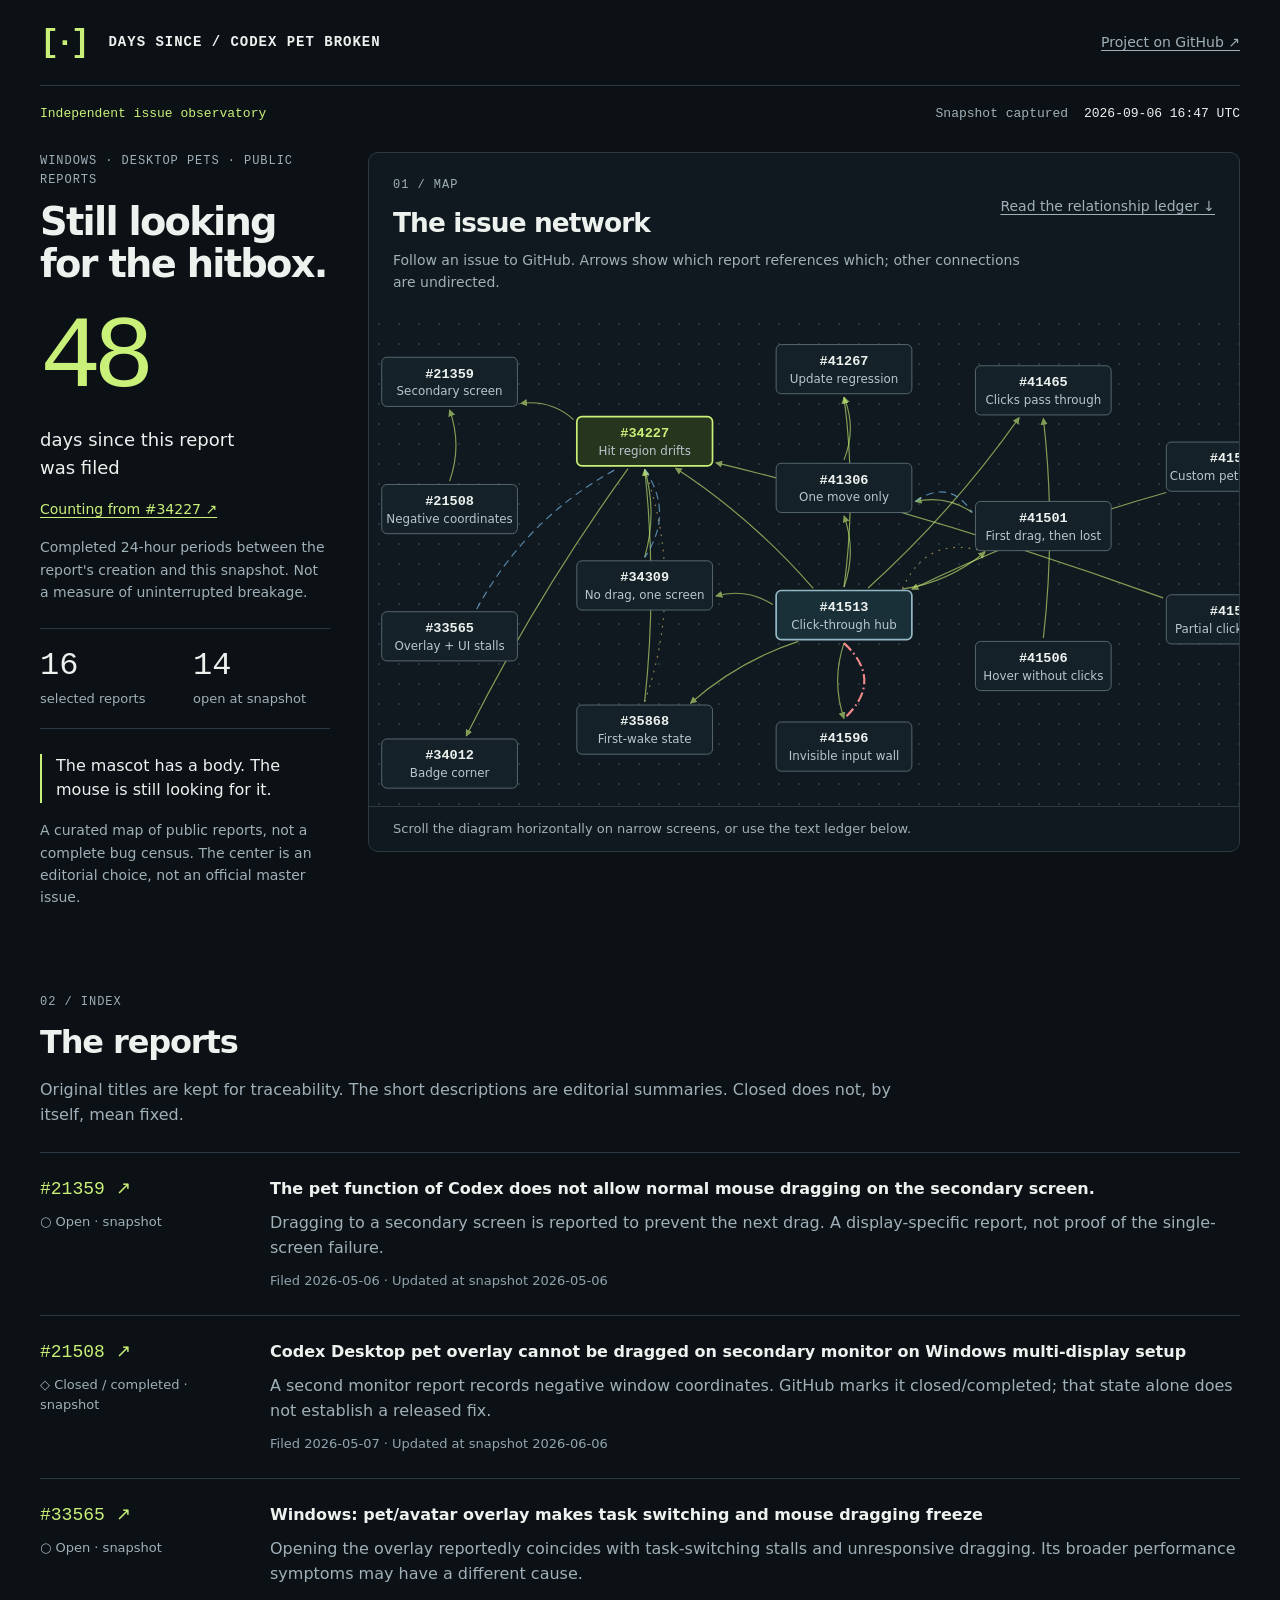
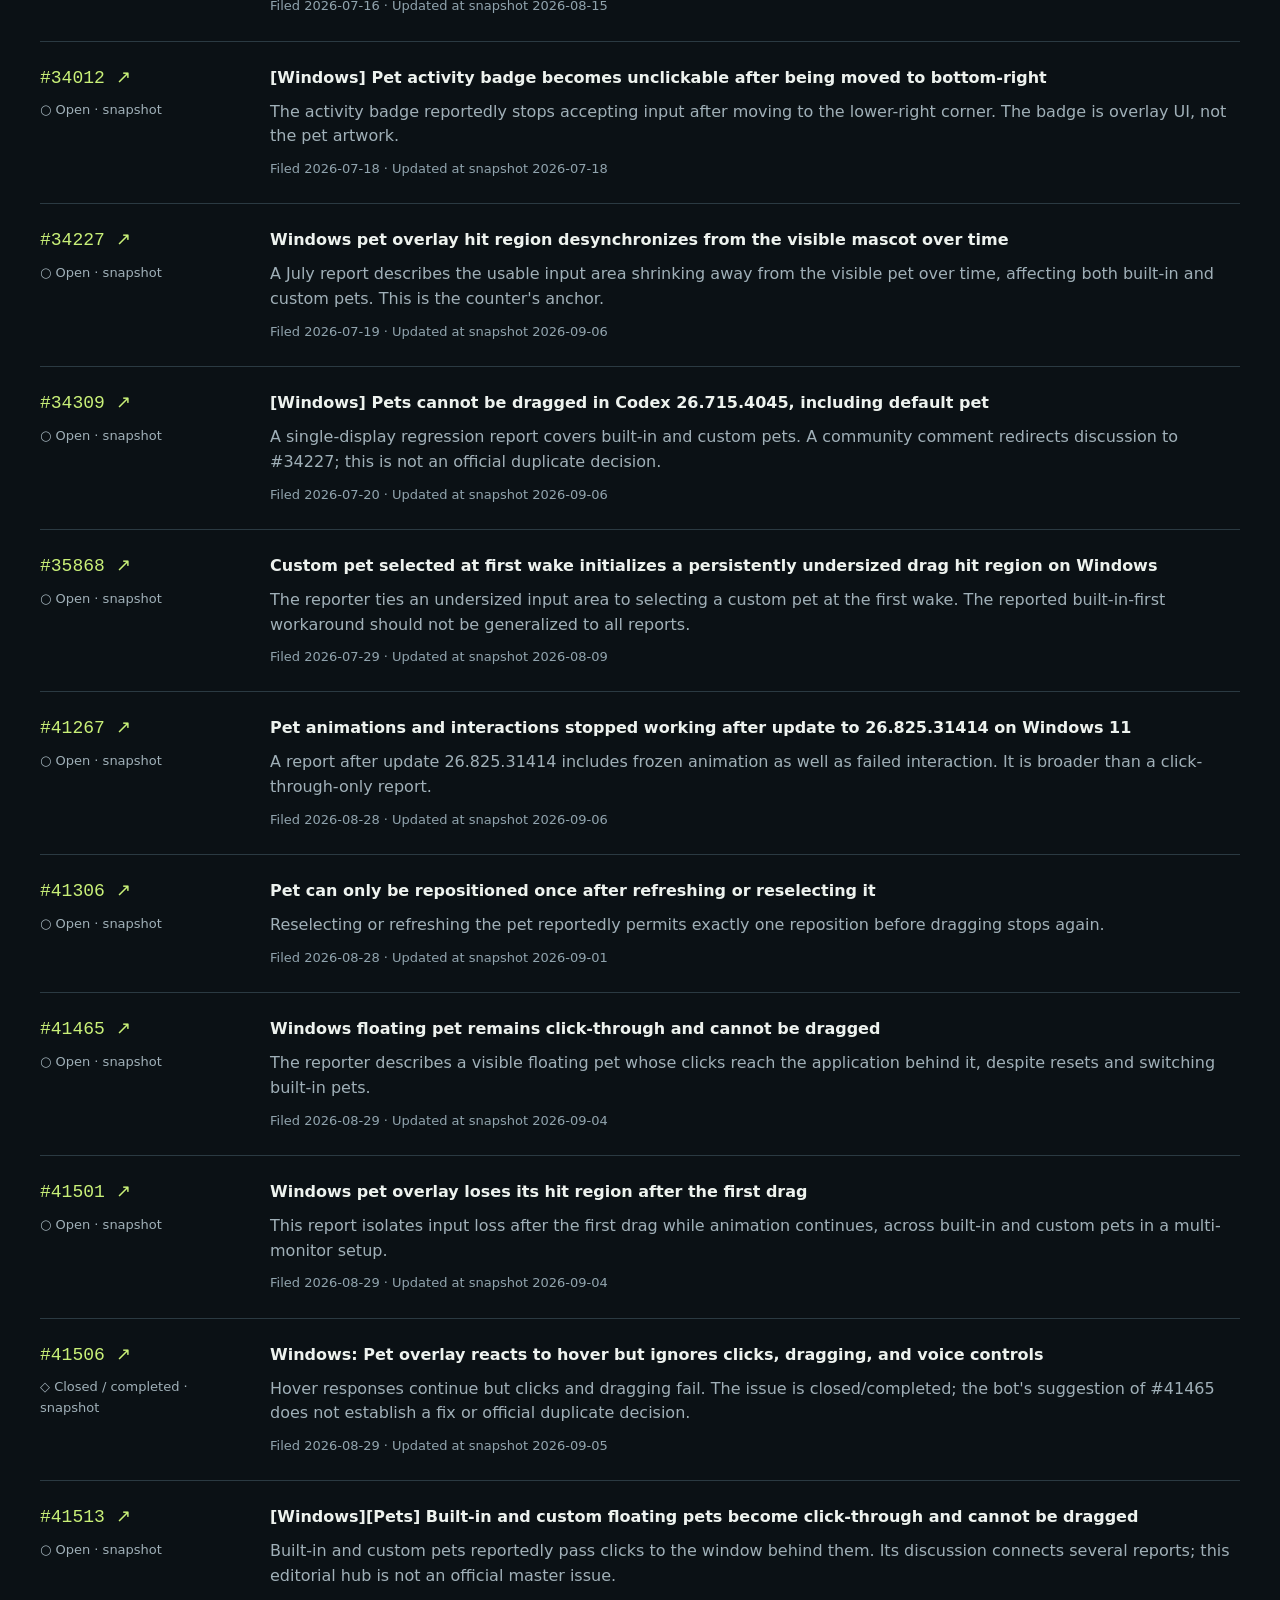
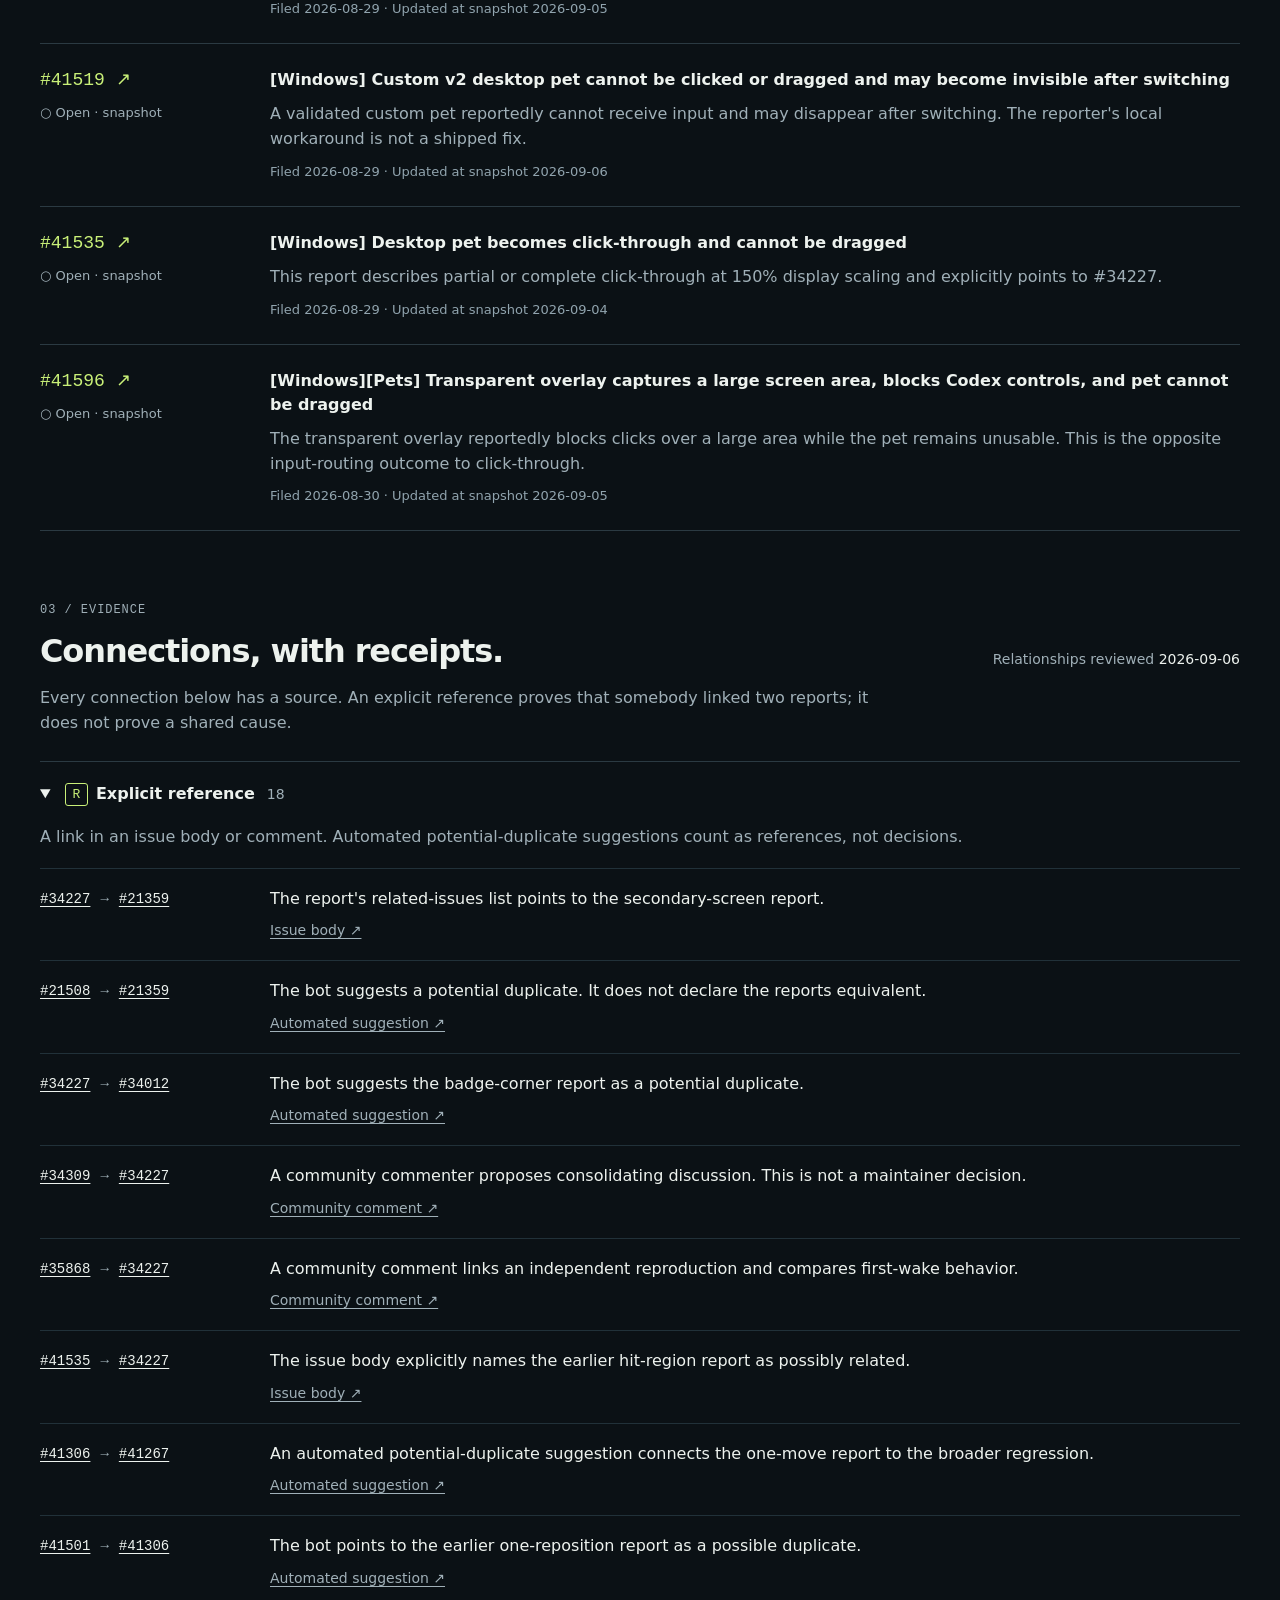
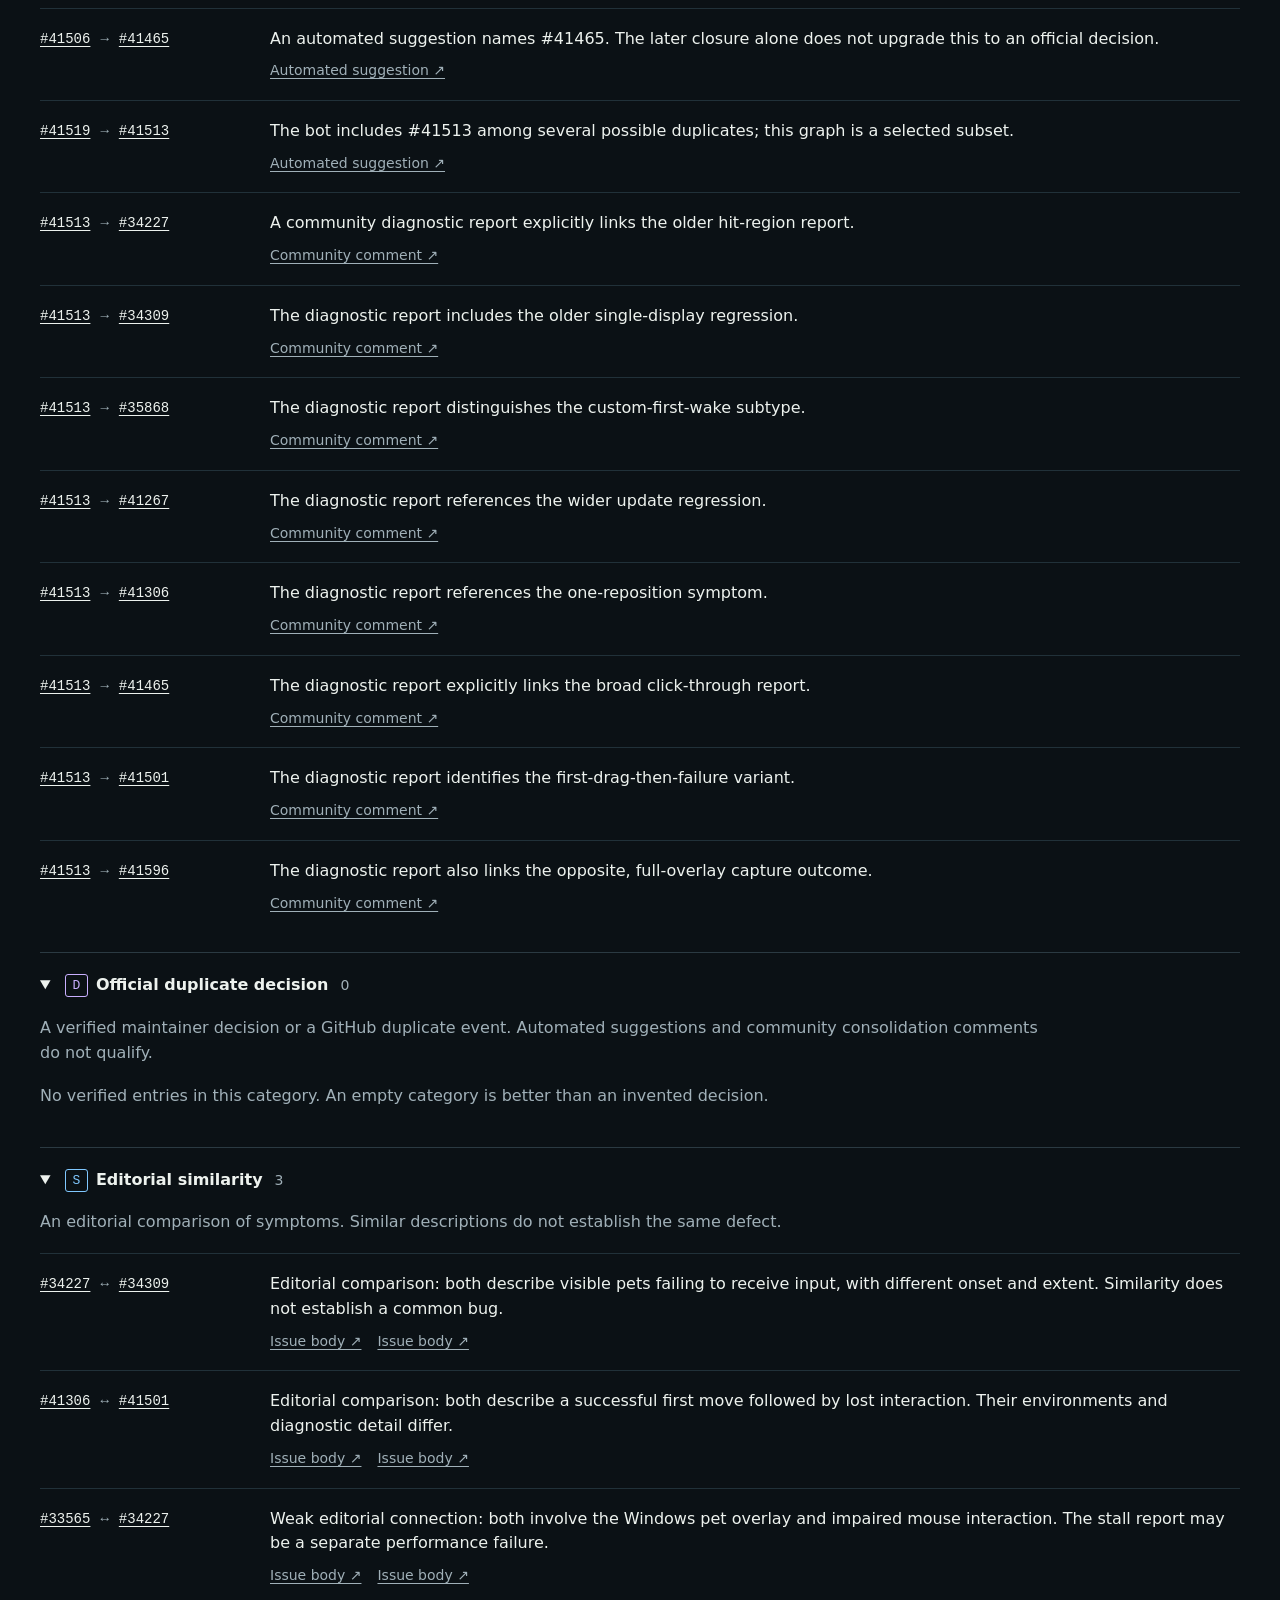
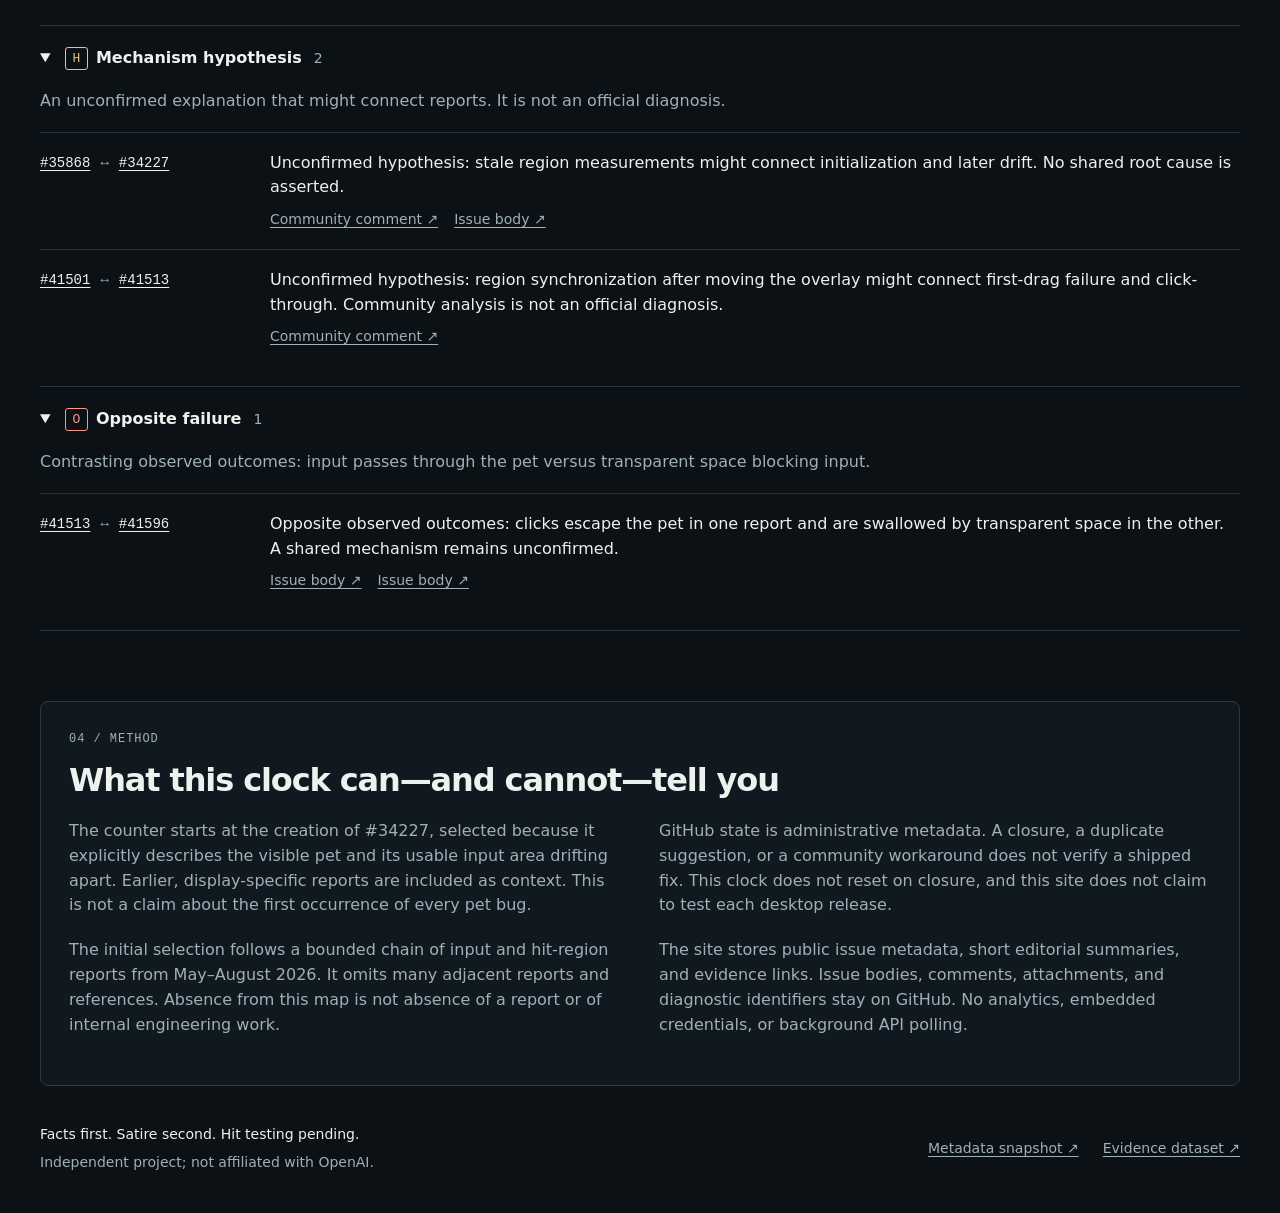
==== docs/index.html @ 569578c0 "Generate an English issue observatory with extensible i18n" ====
<!doctype html>
<html lang="en" dir="ltr">
<head>
  <meta charset="utf-8">
  <meta name="viewport" content="width=device-width, initial-scale=1">
  <meta name="description" content="An independent, source-linked observatory of Codex desktop-pet input failures. Reports, references, and hypotheses kept distinct.">
  <meta name="color-scheme" content="dark">
  <meta http-equiv="Content-Security-Policy" content="default-src 'self'; script-src 'self'; style-src 'self'; img-src 'self' data:; connect-src 'self' https://api.github.com; object-src 'none'; base-uri 'none'; form-action 'none'">
  <meta name="referrer" content="no-referrer">
  <title>Days since Codex pet broken — Issue observatory</title>
  <link rel="stylesheet" href="./assets/style.css">
  <link rel="alternate" hreflang="en" href="./index.html">
</head>
<body>
  <a class="skip" href="#reports">Skip to issue index</a>
  <header class="masthead">
    <a class="brand" href="./index.html"><span class="brand-mark" aria-hidden="true">[·]</span>DAYS SINCE / CODEX PET BROKEN</a>
    <div class="masthead-right"><a class="repo-link" href="https://github.com/bikeshed-critic/days-since-codex-pet-broken">Project on GitHub ↗</a></div>
  </header>
  <main>
    <div class="edition"><span>Independent issue observatory</span><span>Snapshot captured <time datetime="2026-09-06T16:47:06Z">2026-09-06 16:47 UTC</time></span></div>
    <div class="observatory">
      <section class="clock" aria-labelledby="headline">
        <p class="eyebrow">WINDOWS · DESKTOP PETS · PUBLIC REPORTS</p>
        <h1 id="headline">Still looking for the hitbox.</h1>
        <div class="counter"><span class="digits">48</span><span class="counter-unit">days since this report was filed</span></div>
        <a class="anchor-link" href="https://github.com/openai/codex/issues/34227">Counting from #34227 ↗</a>
        <p class="fine">Completed 24-hour periods between the report&#x27;s creation and this snapshot. Not a measure of uninterrupted breakage.</p>
        <div class="stats"><div><strong>16</strong><span>selected reports</span></div><div><strong>14</strong><span>open at snapshot</span></div></div>
        <p class="satire">The mascot has a body. The mouse is still looking for it.</p>
        <p class="fine">A curated map of public reports, not a complete bug census. The center is an editorial choice, not an official master issue.</p>
      </section>
      <section class="network" aria-labelledby="network-heading">
        <div class="panel-heading"><div><p class="section-number">01 / MAP</p><h2 id="network-heading">The issue network</h2></div><a href="#relationships">Read the relationship ledger ↓</a></div>
        <p class="network-hint">Follow an issue to GitHub. Arrows show which report references which; other connections are undirected.</p>
        <fieldset class="filters" hidden><legend>Show relationship types</legend><button type="button" class="filter" data-filter="reference" aria-pressed="true" title="A link in an issue body or comment. Automated potential-duplicate suggestions count as references, not decisions."><span class="type-symbol reference" aria-hidden="true">R</span>Explicit reference<span class="count">18</span></button><button type="button" class="filter" data-filter="official_duplicate" aria-pressed="true" title="A verified maintainer decision or a GitHub duplicate event. Automated suggestions and community consolidation comments do not qualify." disabled><span class="type-symbol official_duplicate" aria-hidden="true">D</span>Official duplicate decision<span class="count">0</span></button><button type="button" class="filter" data-filter="similarity" aria-pressed="true" title="An editorial comparison of symptoms. Similar descriptions do not establish the same defect."><span class="type-symbol similarity" aria-hidden="true">S</span>Editorial similarity<span class="count">3</span></button><button type="button" class="filter" data-filter="hypothesis" aria-pressed="true" title="An unconfirmed explanation that might connect reports. It is not an official diagnosis."><span class="type-symbol hypothesis" aria-hidden="true">H</span>Mechanism hypothesis<span class="count">2</span></button><button type="button" class="filter" data-filter="opposite" aria-pressed="true" title="Contrasting observed outcomes: input passes through the pet versus transparent space blocking input."><span class="type-symbol opposite" aria-hidden="true">O</span>Opposite failure<span class="count">1</span></button></fieldset>
        <p class="filter-count" id="filter-count" role="status" hidden>24 of 24 relationships shown</p>
        <div class="graph-scroll" tabindex="0" role="region" aria-label="Network of 16 selected desktop-pet reports"><svg xmlns="http://www.w3.org/2000/svg" viewBox="0 0 1120 580" width="1120" height="580" role="group" aria-labelledby="graph-title graph-description"><title id="graph-title">Network of 16 selected desktop-pet reports</title><desc id="graph-description">Each labeled node links to its GitHub issue. The relationship ledger below gives a text equivalent, source links, and the meaning of every connection.</desc><defs><marker id="arrow-reference" viewBox="0 0 10 10" refX="9" refY="5" markerWidth="6" markerHeight="6" orient="auto-start-reverse"><path d="M 0 0 L 10 5 L 0 10 z" fill="#c9f078"/></marker><marker id="arrow-official_duplicate" viewBox="0 0 10 10" refX="9" refY="5" markerWidth="6" markerHeight="6" orient="auto-start-reverse"><path d="M 0 0 L 10 5 L 0 10 z" fill="#c9afff"/></marker><marker id="arrow-similarity" viewBox="0 0 10 10" refX="9" refY="5" markerWidth="6" markerHeight="6" orient="auto-start-reverse"><path d="M 0 0 L 10 5 L 0 10 z" fill="#80c8ff"/></marker><marker id="arrow-hypothesis" viewBox="0 0 10 10" refX="9" refY="5" markerWidth="6" markerHeight="6" orient="auto-start-reverse"><path d="M 0 0 L 10 5 L 0 10 z" fill="#e8c678"/></marker><marker id="arrow-opposite" viewBox="0 0 10 10" refX="9" refY="5" markerWidth="6" markerHeight="6" orient="auto-start-reverse"><path d="M 0 0 L 10 5 L 0 10 z" fill="#ff9292"/></marker></defs><g class="edges"><path class="edge reference" data-edge-type="reference" d="M 241.2 124.5 Q 214.4 100.6 178.8 105.5" stroke="#c9f078" stroke-dasharray="" marker-end="url(#arrow-reference)"><title>#34227 / #21359: Explicit reference. The report&#x27;s related-issues list points to the secondary-screen report.</title></path><path class="edge reference" data-edge-type="reference" d="M 95.0 197.0 Q 110.0 155.0 95.0 113.0" stroke="#c9f078" stroke-dasharray="" marker-end="url(#arrow-reference)"><title>#21508 / #21359: Explicit reference. The bot suggests a potential duplicate. It does not declare the reports equivalent.</title></path><path class="edge reference" data-edge-type="reference" d="M 305.4 182.4 Q 197.2 332.2 114.6 497.6" stroke="#c9f078" stroke-dasharray="" marker-end="url(#arrow-reference)"><title>#34227 / #34012: Explicit reference. The bot suggests the badge-corner report as a potential duplicate.</title></path><path class="edge reference" data-edge-type="reference" d="M 325.0 287.0 Q 340.0 235.0 325.0 183.0" stroke="#c9f078" stroke-dasharray="" marker-end="url(#arrow-reference)"><title>#34309 / #34227: Explicit reference. A community commenter proposes consolidating discussion. This is not a maintainer decision.</title></path><path class="edge reference" data-edge-type="reference" d="M 325.0 457.0 Q 340.0 320.0 325.0 183.0" stroke="#c9f078" stroke-dasharray="" marker-end="url(#arrow-reference)"><title>#35868 / #34227: Explicit reference. A community comment links an independent reproduction and compares first-wake behavior.</title></path><path class="edge reference" data-edge-type="reference" d="M 936.2 334.7 Q 676.8 240.6 408.8 175.3" stroke="#c9f078" stroke-dasharray="" marker-end="url(#arrow-reference)"><title>#41535 / #34227: Explicit reference. The issue body explicitly names the earlier hit-region report as possibly related.</title></path><path class="edge reference" data-edge-type="reference" d="M 560.0 172.0 Q 575.0 135.0 560.0 98.0" stroke="#c9f078" stroke-dasharray="" marker-end="url(#arrow-reference)"><title>#41306 / #41267: Explicit reference. An automated potential-duplicate suggestion connects the one-move report to the broader regression.</title></path><path class="edge reference" data-edge-type="reference" d="M 711.1 233.9 Q 680.3 212.8 643.9 221.1" stroke="#c9f078" stroke-dasharray="" marker-end="url(#arrow-reference)"><title>#41501 / #41306: Explicit reference. The bot points to the earlier one-reposition report as a possible duplicate.</title></path><path class="edge reference" data-edge-type="reference" d="M 795.0 382.0 Q 810.0 252.5 795.0 123.0" stroke="#c9f078" stroke-dasharray="" marker-end="url(#arrow-reference)"><title>#41506 / #41465: Explicit reference. An automated suggestion names #41465. The later closure alone does not upgrade this to an official decision.</title></path><path class="edge reference" data-edge-type="reference" d="M 940.0 210.4 Q 784.7 253.5 640.0 324.6" stroke="#c9f078" stroke-dasharray="" marker-end="url(#arrow-reference)"><title>#41519 / #41513: Explicit reference. The bot includes #41513 among several possible duplicates; this graph is a selected subset.</title></path><path class="edge reference" data-edge-type="reference" d="M 523.7 323.4 Q 452.4 241.2 361.3 181.6" stroke="#c9f078" stroke-dasharray="" marker-end="url(#arrow-reference)"><title>#41513 / #34227: Explicit reference. A community diagnostic report explicitly links the older hit-region report.</title></path><path class="edge reference" data-edge-type="reference" d="M 476.0 342.5 Q 444.7 322.7 409.0 332.5" stroke="#c9f078" stroke-dasharray="" marker-end="url(#arrow-reference)"><title>#41513 / #34309: Explicit reference. The diagnostic report includes the older single-display regression.</title></path><path class="edge reference" data-edge-type="reference" d="M 506.1 386.0 Q 435.0 409.5 378.9 459.0" stroke="#c9f078" stroke-dasharray="" marker-end="url(#arrow-reference)"><title>#41513 / #35868: Explicit reference. The diagnostic report distinguishes the custom-first-wake subtype.</title></path><path class="edge reference" data-edge-type="reference" d="M 560.0 322.0 Q 575.0 210.0 560.0 98.0" stroke="#c9f078" stroke-dasharray="" marker-end="url(#arrow-reference)"><title>#41513 / #41267: Explicit reference. The diagnostic report references the wider update regression.</title></path><path class="edge reference" data-edge-type="reference" d="M 560.0 322.0 Q 575.0 280.0 560.0 238.0" stroke="#c9f078" stroke-dasharray="" marker-end="url(#arrow-reference)"><title>#41513 / #41306: Explicit reference. The diagnostic report references the one-reposition symptom.</title></path><path class="edge reference" data-edge-type="reference" d="M 588.4 323.0 Q 688.7 232.5 766.6 122.0" stroke="#c9f078" stroke-dasharray="" marker-end="url(#arrow-reference)"><title>#41513 / #41465: Explicit reference. The diagnostic report explicitly links the broad click-through report.</title></path><path class="edge reference" data-edge-type="reference" d="M 628.6 324.4 Q 683.6 316.2 726.4 280.6" stroke="#c9f078" stroke-dasharray="" marker-end="url(#arrow-reference)"><title>#41513 / #41501: Explicit reference. The diagnostic report identifies the first-drag-then-failure variant.</title></path><path class="edge reference" data-edge-type="reference" d="M 560.0 388.0 Q 545.0 432.5 560.0 477.0" stroke="#c9f078" stroke-dasharray="" marker-end="url(#arrow-reference)"><title>#41513 / #41596: Explicit reference. The diagnostic report also links the opposite, full-overlay capture outcome.</title></path><path class="edge similarity" data-edge-type="similarity" d="M 325.0 183.0 Q 360.0 235.0 325.0 287.0" stroke="#80c8ff" stroke-dasharray="9 6"><title>#34227 / #34309: Editorial similarity. Editorial comparison: both describe visible pets failing to receive input, with different onset and extent. Similarity does not establish a common bug.</title></path><path class="edge similarity" data-edge-type="similarity" d="M 643.9 221.1 Q 684.1 193.1 711.1 233.9" stroke="#80c8ff" stroke-dasharray="9 6"><title>#41306 / #41501: Editorial similarity. Editorial comparison: both describe a successful first move followed by lost interaction. Their environments and diagnostic detail differ.</title></path><path class="edge similarity" data-edge-type="similarity" d="M 126.8 348.2 Q 185.3 240.3 293.2 181.8" stroke="#80c8ff" stroke-dasharray="9 6"><title>#33565 / #34227: Editorial similarity. Weak editorial connection: both involve the Windows pet overlay and impaired mouse interaction. The stall report may be a separate performance failure.</title></path><path class="edge hypothesis" data-edge-type="hypothesis" d="M 325.0 457.0 Q 373.0 320.0 325.0 183.0" stroke="#e8c678" stroke-dasharray="2 7"><title>#35868 / #34227: Mechanism hypothesis. Unconfirmed hypothesis: stale region measurements might connect initialization and later drift. No shared root cause is asserted.</title></path><path class="edge hypothesis" data-edge-type="hypothesis" d="M 726.4 280.6 Q 657.9 258.7 628.6 324.4" stroke="#e8c678" stroke-dasharray="2 7"><title>#41501 / #41513: Mechanism hypothesis. Unconfirmed hypothesis: region synchronization after moving the overlay might connect first-drag failure and click-through. Community analysis is not an official diagnosis.</title></path><path class="edge opposite" data-edge-type="opposite" d="M 560.0 388.0 Q 608.0 432.5 560.0 477.0" stroke="#ff9292" stroke-dasharray="12 4 2 4"><title>#41513 / #41596: Opposite failure. Opposite observed outcomes: clicks escape the pet in one report and are swallowed by transparent space in the other. A shared mechanism remains unconfirmed.</title></path></g><g class="nodes"><a class="node" href="https://github.com/openai/codex/issues/21359" aria-label="Open issue #21359 on GitHub: The pet function of Codex does not allow normal mouse dragging on the secondary screen."><title>Open issue #21359 on GitHub: The pet function of Codex does not allow normal mouse dragging on the secondary screen.</title><rect x="15" y="51" width="160" height="58" rx="6"/><text class="node-id" x="95" y="75" text-anchor="middle">#21359</text><text class="node-label" x="95" y="96" text-anchor="middle">Secondary screen</text></a><a class="node" href="https://github.com/openai/codex/issues/21508" aria-label="Open issue #21508 on GitHub: Codex Desktop pet overlay cannot be dragged on secondary monitor on Windows multi-display setup"><title>Open issue #21508 on GitHub: Codex Desktop pet overlay cannot be dragged on secondary monitor on Windows multi-display setup</title><rect x="15" y="201" width="160" height="58" rx="6"/><text class="node-id" x="95" y="225" text-anchor="middle">#21508</text><text class="node-label" x="95" y="246" text-anchor="middle">Negative coordinates</text></a><a class="node" href="https://github.com/openai/codex/issues/33565" aria-label="Open issue #33565 on GitHub: Windows: pet/avatar overlay makes task switching and mouse dragging freeze"><title>Open issue #33565 on GitHub: Windows: pet/avatar overlay makes task switching and mouse dragging freeze</title><rect x="15" y="351" width="160" height="58" rx="6"/><text class="node-id" x="95" y="375" text-anchor="middle">#33565</text><text class="node-label" x="95" y="396" text-anchor="middle">Overlay + UI stalls</text></a><a class="node" href="https://github.com/openai/codex/issues/34012" aria-label="Open issue #34012 on GitHub: [Windows] Pet activity badge becomes unclickable after being moved to bottom-right"><title>Open issue #34012 on GitHub: [Windows] Pet activity badge becomes unclickable after being moved to bottom-right</title><rect x="15" y="501" width="160" height="58" rx="6"/><text class="node-id" x="95" y="525" text-anchor="middle">#34012</text><text class="node-label" x="95" y="546" text-anchor="middle">Badge corner</text></a><a class="node anchor-node" href="https://github.com/openai/codex/issues/34227" aria-label="Open issue #34227 on GitHub: Windows pet overlay hit region desynchronizes from the visible mascot over time"><title>Open issue #34227 on GitHub: Windows pet overlay hit region desynchronizes from the visible mascot over time</title><rect x="245" y="121" width="160" height="58" rx="6"/><text class="node-id" x="325" y="145" text-anchor="middle">#34227</text><text class="node-label" x="325" y="166" text-anchor="middle">Hit region drifts</text></a><a class="node" href="https://github.com/openai/codex/issues/34309" aria-label="Open issue #34309 on GitHub: [Windows] Pets cannot be dragged in Codex 26.715.4045, including default pet"><title>Open issue #34309 on GitHub: [Windows] Pets cannot be dragged in Codex 26.715.4045, including default pet</title><rect x="245" y="291" width="160" height="58" rx="6"/><text class="node-id" x="325" y="315" text-anchor="middle">#34309</text><text class="node-label" x="325" y="336" text-anchor="middle">No drag, one screen</text></a><a class="node" href="https://github.com/openai/codex/issues/35868" aria-label="Open issue #35868 on GitHub: Custom pet selected at first wake initializes a persistently undersized drag hit region on Windows"><title>Open issue #35868 on GitHub: Custom pet selected at first wake initializes a persistently undersized drag hit region on Windows</title><rect x="245" y="461" width="160" height="58" rx="6"/><text class="node-id" x="325" y="485" text-anchor="middle">#35868</text><text class="node-label" x="325" y="506" text-anchor="middle">First-wake state</text></a><a class="node" href="https://github.com/openai/codex/issues/41267" aria-label="Open issue #41267 on GitHub: Pet animations and interactions stopped working after update to 26.825.31414 on Windows 11"><title>Open issue #41267 on GitHub: Pet animations and interactions stopped working after update to 26.825.31414 on Windows 11</title><rect x="480" y="36" width="160" height="58" rx="6"/><text class="node-id" x="560" y="60" text-anchor="middle">#41267</text><text class="node-label" x="560" y="81" text-anchor="middle">Update regression</text></a><a class="node" href="https://github.com/openai/codex/issues/41306" aria-label="Open issue #41306 on GitHub: Pet can only be repositioned once after refreshing or reselecting it"><title>Open issue #41306 on GitHub: Pet can only be repositioned once after refreshing or reselecting it</title><rect x="480" y="176" width="160" height="58" rx="6"/><text class="node-id" x="560" y="200" text-anchor="middle">#41306</text><text class="node-label" x="560" y="221" text-anchor="middle">One move only</text></a><a class="node hub-node" href="https://github.com/openai/codex/issues/41513" aria-label="Open issue #41513 on GitHub: [Windows][Pets] Built-in and custom floating pets become click-through and cannot be dragged"><title>Open issue #41513 on GitHub: [Windows][Pets] Built-in and custom floating pets become click-through and cannot be dragged</title><rect x="480" y="326" width="160" height="58" rx="6"/><text class="node-id" x="560" y="350" text-anchor="middle">#41513</text><text class="node-label" x="560" y="371" text-anchor="middle">Click-through hub</text></a><a class="node" href="https://github.com/openai/codex/issues/41596" aria-label="Open issue #41596 on GitHub: [Windows][Pets] Transparent overlay captures a large screen area, blocks Codex controls, and pet cannot be dragged"><title>Open issue #41596 on GitHub: [Windows][Pets] Transparent overlay captures a large screen area, blocks Codex controls, and pet cannot be dragged</title><rect x="480" y="481" width="160" height="58" rx="6"/><text class="node-id" x="560" y="505" text-anchor="middle">#41596</text><text class="node-label" x="560" y="526" text-anchor="middle">Invisible input wall</text></a><a class="node" href="https://github.com/openai/codex/issues/41465" aria-label="Open issue #41465 on GitHub: Windows floating pet remains click-through and cannot be dragged"><title>Open issue #41465 on GitHub: Windows floating pet remains click-through and cannot be dragged</title><rect x="715" y="61" width="160" height="58" rx="6"/><text class="node-id" x="795" y="85" text-anchor="middle">#41465</text><text class="node-label" x="795" y="106" text-anchor="middle">Clicks pass through</text></a><a class="node" href="https://github.com/openai/codex/issues/41501" aria-label="Open issue #41501 on GitHub: Windows pet overlay loses its hit region after the first drag"><title>Open issue #41501 on GitHub: Windows pet overlay loses its hit region after the first drag</title><rect x="715" y="221" width="160" height="58" rx="6"/><text class="node-id" x="795" y="245" text-anchor="middle">#41501</text><text class="node-label" x="795" y="266" text-anchor="middle">First drag, then lost</text></a><a class="node" href="https://github.com/openai/codex/issues/41506" aria-label="Open issue #41506 on GitHub: Windows: Pet overlay reacts to hover but ignores clicks, dragging, and voice controls"><title>Open issue #41506 on GitHub: Windows: Pet overlay reacts to hover but ignores clicks, dragging, and voice controls</title><rect x="715" y="386" width="160" height="58" rx="6"/><text class="node-id" x="795" y="410" text-anchor="middle">#41506</text><text class="node-label" x="795" y="431" text-anchor="middle">Hover without clicks</text></a><a class="node" href="https://github.com/openai/codex/issues/41519" aria-label="Open issue #41519 on GitHub: [Windows] Custom v2 desktop pet cannot be clicked or dragged and may become invisible after switching"><title>Open issue #41519 on GitHub: [Windows] Custom v2 desktop pet cannot be clicked or dragged and may become invisible after switching</title><rect x="940" y="151" width="160" height="58" rx="6"/><text class="node-id" x="1020" y="175" text-anchor="middle">#41519</text><text class="node-label" x="1020" y="196" text-anchor="middle">Custom pet switching</text></a><a class="node" href="https://github.com/openai/codex/issues/41535" aria-label="Open issue #41535 on GitHub: [Windows] Desktop pet becomes click-through and cannot be dragged"><title>Open issue #41535 on GitHub: [Windows] Desktop pet becomes click-through and cannot be dragged</title><rect x="940" y="331" width="160" height="58" rx="6"/><text class="node-id" x="1020" y="355" text-anchor="middle">#41535</text><text class="node-label" x="1020" y="376" text-anchor="middle">Partial click-through</text></a></g></svg></div>
        <p class="graph-note">Scroll the diagram horizontally on narrow screens, or use the text ledger below.</p>
      </section>
    </div>
    <section id="reports" class="reports" aria-labelledby="reports-heading">
      <div class="section-heading"><div><p class="section-number">02 / INDEX</p><h2 id="reports-heading">The reports</h2></div><div class="refresh-controls"><button id="refresh" hidden>Check live issue states ↻</button></div></div>
      <p class="section-intro">Original titles are kept for traceability. The short descriptions are editorial summaries. Closed does not, by itself, mean fixed.</p>
      <div id="live-note" class="live-note" hidden><p>Optional, unauthenticated requests to GitHub. Updates issue-state labels below only; the snapshot, graph, counter, and reviewed relationships stay unchanged.</p><p id="refresh-status" role="status" aria-live="polite">Showing the captured snapshot. No live requests have been made.</p></div>
      <div class="issue-list"><article class="issue"><div class="issue-number"><a href="https://github.com/openai/codex/issues/21359">#21359 ↗</a><span class="issue-state open" data-state-for="21359">Open · snapshot</span></div><div class="issue-content"><h3><a href="https://github.com/openai/codex/issues/21359">The pet function of Codex does not allow normal mouse dragging on the secondary screen.</a></h3><p>Dragging to a secondary screen is reported to prevent the next drag. A display-specific report, not proof of the single-screen failure.</p><p class="issue-dates">Filed <time datetime="2026-05-06T14:51:51Z">2026-05-06</time> · Updated at snapshot <time datetime="2026-05-06T14:53:36Z">2026-05-06</time></p></div></article><article class="issue"><div class="issue-number"><a href="https://github.com/openai/codex/issues/21508">#21508 ↗</a><span class="issue-state closed" data-state-for="21508">Closed / completed · snapshot</span></div><div class="issue-content"><h3><a href="https://github.com/openai/codex/issues/21508">Codex Desktop pet overlay cannot be dragged on secondary monitor on Windows multi-display setup</a></h3><p>A second monitor report records negative window coordinates. GitHub marks it closed/completed; that state alone does not establish a released fix.</p><p class="issue-dates">Filed <time datetime="2026-05-07T08:04:48Z">2026-05-07</time> · Updated at snapshot <time datetime="2026-06-06T14:18:01Z">2026-06-06</time></p></div></article><article class="issue"><div class="issue-number"><a href="https://github.com/openai/codex/issues/33565">#33565 ↗</a><span class="issue-state open" data-state-for="33565">Open · snapshot</span></div><div class="issue-content"><h3><a href="https://github.com/openai/codex/issues/33565">Windows: pet/avatar overlay makes task switching and mouse dragging freeze</a></h3><p>Opening the overlay reportedly coincides with task-switching stalls and unresponsive dragging. Its broader performance symptoms may have a different cause.</p><p class="issue-dates">Filed <time datetime="2026-07-16T09:54:36Z">2026-07-16</time> · Updated at snapshot <time datetime="2026-08-15T16:03:56Z">2026-08-15</time></p></div></article><article class="issue"><div class="issue-number"><a href="https://github.com/openai/codex/issues/34012">#34012 ↗</a><span class="issue-state open" data-state-for="34012">Open · snapshot</span></div><div class="issue-content"><h3><a href="https://github.com/openai/codex/issues/34012">[Windows] Pet activity badge becomes unclickable after being moved to bottom-right</a></h3><p>The activity badge reportedly stops accepting input after moving to the lower-right corner. The badge is overlay UI, not the pet artwork.</p><p class="issue-dates">Filed <time datetime="2026-07-18T12:59:30Z">2026-07-18</time> · Updated at snapshot <time datetime="2026-07-18T13:00:08Z">2026-07-18</time></p></div></article><article class="issue"><div class="issue-number"><a href="https://github.com/openai/codex/issues/34227">#34227 ↗</a><span class="issue-state open" data-state-for="34227">Open · snapshot</span></div><div class="issue-content"><h3><a href="https://github.com/openai/codex/issues/34227">Windows pet overlay hit region desynchronizes from the visible mascot over time</a></h3><p>A July report describes the usable input area shrinking away from the visible pet over time, affecting both built-in and custom pets. This is the counter&#x27;s anchor.</p><p class="issue-dates">Filed <time datetime="2026-07-19T20:41:57Z">2026-07-19</time> · Updated at snapshot <time datetime="2026-09-06T16:22:29Z">2026-09-06</time></p></div></article><article class="issue"><div class="issue-number"><a href="https://github.com/openai/codex/issues/34309">#34309 ↗</a><span class="issue-state open" data-state-for="34309">Open · snapshot</span></div><div class="issue-content"><h3><a href="https://github.com/openai/codex/issues/34309">[Windows] Pets cannot be dragged in Codex 26.715.4045, including default pet</a></h3><p>A single-display regression report covers built-in and custom pets. A community comment redirects discussion to #34227; this is not an official duplicate decision.</p><p class="issue-dates">Filed <time datetime="2026-07-20T09:34:31Z">2026-07-20</time> · Updated at snapshot <time datetime="2026-09-06T00:09:13Z">2026-09-06</time></p></div></article><article class="issue"><div class="issue-number"><a href="https://github.com/openai/codex/issues/35868">#35868 ↗</a><span class="issue-state open" data-state-for="35868">Open · snapshot</span></div><div class="issue-content"><h3><a href="https://github.com/openai/codex/issues/35868">Custom pet selected at first wake initializes a persistently undersized drag hit region on Windows</a></h3><p>The reporter ties an undersized input area to selecting a custom pet at the first wake. The reported built-in-first workaround should not be generalized to all reports.</p><p class="issue-dates">Filed <time datetime="2026-07-29T02:11:31Z">2026-07-29</time> · Updated at snapshot <time datetime="2026-08-09T13:08:48Z">2026-08-09</time></p></div></article><article class="issue"><div class="issue-number"><a href="https://github.com/openai/codex/issues/41267">#41267 ↗</a><span class="issue-state open" data-state-for="41267">Open · snapshot</span></div><div class="issue-content"><h3><a href="https://github.com/openai/codex/issues/41267">Pet animations and interactions stopped working after update to 26.825.31414 on Windows 11</a></h3><p>A report after update 26.825.31414 includes frozen animation as well as failed interaction. It is broader than a click-through-only report.</p><p class="issue-dates">Filed <time datetime="2026-08-28T05:03:13Z">2026-08-28</time> · Updated at snapshot <time datetime="2026-09-06T03:57:51Z">2026-09-06</time></p></div></article><article class="issue"><div class="issue-number"><a href="https://github.com/openai/codex/issues/41306">#41306 ↗</a><span class="issue-state open" data-state-for="41306">Open · snapshot</span></div><div class="issue-content"><h3><a href="https://github.com/openai/codex/issues/41306">Pet can only be repositioned once after refreshing or reselecting it</a></h3><p>Reselecting or refreshing the pet reportedly permits exactly one reposition before dragging stops again.</p><p class="issue-dates">Filed <time datetime="2026-08-28T09:21:48Z">2026-08-28</time> · Updated at snapshot <time datetime="2026-09-01T00:00:54Z">2026-09-01</time></p></div></article><article class="issue"><div class="issue-number"><a href="https://github.com/openai/codex/issues/41465">#41465 ↗</a><span class="issue-state open" data-state-for="41465">Open · snapshot</span></div><div class="issue-content"><h3><a href="https://github.com/openai/codex/issues/41465">Windows floating pet remains click-through and cannot be dragged</a></h3><p>The reporter describes a visible floating pet whose clicks reach the application behind it, despite resets and switching built-in pets.</p><p class="issue-dates">Filed <time datetime="2026-08-29T04:01:57Z">2026-08-29</time> · Updated at snapshot <time datetime="2026-09-04T13:02:28Z">2026-09-04</time></p></div></article><article class="issue"><div class="issue-number"><a href="https://github.com/openai/codex/issues/41501">#41501 ↗</a><span class="issue-state open" data-state-for="41501">Open · snapshot</span></div><div class="issue-content"><h3><a href="https://github.com/openai/codex/issues/41501">Windows pet overlay loses its hit region after the first drag</a></h3><p>This report isolates input loss after the first drag while animation continues, across built-in and custom pets in a multi-monitor setup.</p><p class="issue-dates">Filed <time datetime="2026-08-29T08:40:26Z">2026-08-29</time> · Updated at snapshot <time datetime="2026-09-04T17:09:15Z">2026-09-04</time></p></div></article><article class="issue"><div class="issue-number"><a href="https://github.com/openai/codex/issues/41506">#41506 ↗</a><span class="issue-state closed" data-state-for="41506">Closed / completed · snapshot</span></div><div class="issue-content"><h3><a href="https://github.com/openai/codex/issues/41506">Windows: Pet overlay reacts to hover but ignores clicks, dragging, and voice controls</a></h3><p>Hover responses continue but clicks and dragging fail. The issue is closed/completed; the bot&#x27;s suggestion of #41465 does not establish a fix or official duplicate decision.</p><p class="issue-dates">Filed <time datetime="2026-08-29T09:27:44Z">2026-08-29</time> · Updated at snapshot <time datetime="2026-09-05T07:12:01Z">2026-09-05</time></p></div></article><article class="issue"><div class="issue-number"><a href="https://github.com/openai/codex/issues/41513">#41513 ↗</a><span class="issue-state open" data-state-for="41513">Open · snapshot</span></div><div class="issue-content"><h3><a href="https://github.com/openai/codex/issues/41513">[Windows][Pets] Built-in and custom floating pets become click-through and cannot be dragged</a></h3><p>Built-in and custom pets reportedly pass clicks to the window behind them. Its discussion connects several reports; this editorial hub is not an official master issue.</p><p class="issue-dates">Filed <time datetime="2026-08-29T10:09:49Z">2026-08-29</time> · Updated at snapshot <time datetime="2026-09-05T17:04:23Z">2026-09-05</time></p></div></article><article class="issue"><div class="issue-number"><a href="https://github.com/openai/codex/issues/41519">#41519 ↗</a><span class="issue-state open" data-state-for="41519">Open · snapshot</span></div><div class="issue-content"><h3><a href="https://github.com/openai/codex/issues/41519">[Windows] Custom v2 desktop pet cannot be clicked or dragged and may become invisible after switching</a></h3><p>A validated custom pet reportedly cannot receive input and may disappear after switching. The reporter&#x27;s local workaround is not a shipped fix.</p><p class="issue-dates">Filed <time datetime="2026-08-29T10:46:29Z">2026-08-29</time> · Updated at snapshot <time datetime="2026-09-06T10:39:14Z">2026-09-06</time></p></div></article><article class="issue"><div class="issue-number"><a href="https://github.com/openai/codex/issues/41535">#41535 ↗</a><span class="issue-state open" data-state-for="41535">Open · snapshot</span></div><div class="issue-content"><h3><a href="https://github.com/openai/codex/issues/41535">[Windows] Desktop pet becomes click-through and cannot be dragged</a></h3><p>This report describes partial or complete click-through at 150% display scaling and explicitly points to #34227.</p><p class="issue-dates">Filed <time datetime="2026-08-29T13:37:13Z">2026-08-29</time> · Updated at snapshot <time datetime="2026-09-04T03:48:35Z">2026-09-04</time></p></div></article><article class="issue"><div class="issue-number"><a href="https://github.com/openai/codex/issues/41596">#41596 ↗</a><span class="issue-state open" data-state-for="41596">Open · snapshot</span></div><div class="issue-content"><h3><a href="https://github.com/openai/codex/issues/41596">[Windows][Pets] Transparent overlay captures a large screen area, blocks Codex controls, and pet cannot be dragged</a></h3><p>The transparent overlay reportedly blocks clicks over a large area while the pet remains unusable. This is the opposite input-routing outcome to click-through.</p><p class="issue-dates">Filed <time datetime="2026-08-30T02:41:45Z">2026-08-30</time> · Updated at snapshot <time datetime="2026-09-05T03:19:10Z">2026-09-05</time></p></div></article></div>
    </section>
    <section id="relationships" class="relationships" aria-labelledby="relationships-heading">
      <div class="section-heading"><div><p class="section-number">03 / EVIDENCE</p><h2 id="relationships-heading">Connections, with receipts.</h2></div><p class="review-date">Relationships reviewed <time datetime="2026-09-06">2026-09-06</time></p></div>
      <p class="section-intro">Every connection below has a source. An explicit reference proves that somebody linked two reports; it does not prove a shared cause.</p>
      <div class="relationship-groups"><details class="relationship-group" open><summary><span class="type-symbol reference" aria-hidden="true">R</span><span>Explicit reference</span><span class="group-count">18</span></summary><p class="type-description">A link in an issue body or comment. Automated potential-duplicate suggestions count as references, not decisions.</p><ol class="edge-ledger"><li><div class="edge-pair"><a href="https://github.com/openai/codex/issues/34227">#34227</a><span aria-hidden="true">→</span><a href="https://github.com/openai/codex/issues/21359">#21359</a></div><div><p>The report&#x27;s related-issues list points to the secondary-screen report.</p><div class="sources"><a href="https://github.com/openai/codex/issues/34227">Issue body ↗</a></div></div></li><li><div class="edge-pair"><a href="https://github.com/openai/codex/issues/21508">#21508</a><span aria-hidden="true">→</span><a href="https://github.com/openai/codex/issues/21359">#21359</a></div><div><p>The bot suggests a potential duplicate. It does not declare the reports equivalent.</p><div class="sources"><a href="https://github.com/openai/codex/issues/21508#issuecomment-4395314808">Automated suggestion ↗</a></div></div></li><li><div class="edge-pair"><a href="https://github.com/openai/codex/issues/34227">#34227</a><span aria-hidden="true">→</span><a href="https://github.com/openai/codex/issues/34012">#34012</a></div><div><p>The bot suggests the badge-corner report as a potential duplicate.</p><div class="sources"><a href="https://github.com/openai/codex/issues/34227#issuecomment-5017307121">Automated suggestion ↗</a></div></div></li><li><div class="edge-pair"><a href="https://github.com/openai/codex/issues/34309">#34309</a><span aria-hidden="true">→</span><a href="https://github.com/openai/codex/issues/34227">#34227</a></div><div><p>A community commenter proposes consolidating discussion. This is not a maintainer decision.</p><div class="sources"><a href="https://github.com/openai/codex/issues/34309#issuecomment-5021993191">Community comment ↗</a></div></div></li><li><div class="edge-pair"><a href="https://github.com/openai/codex/issues/35868">#35868</a><span aria-hidden="true">→</span><a href="https://github.com/openai/codex/issues/34227">#34227</a></div><div><p>A community comment links an independent reproduction and compares first-wake behavior.</p><div class="sources"><a href="https://github.com/openai/codex/issues/35868#issuecomment-5231681985">Community comment ↗</a></div></div></li><li><div class="edge-pair"><a href="https://github.com/openai/codex/issues/41535">#41535</a><span aria-hidden="true">→</span><a href="https://github.com/openai/codex/issues/34227">#34227</a></div><div><p>The issue body explicitly names the earlier hit-region report as possibly related.</p><div class="sources"><a href="https://github.com/openai/codex/issues/41535">Issue body ↗</a></div></div></li><li><div class="edge-pair"><a href="https://github.com/openai/codex/issues/41306">#41306</a><span aria-hidden="true">→</span><a href="https://github.com/openai/codex/issues/41267">#41267</a></div><div><p>An automated potential-duplicate suggestion connects the one-move report to the broader regression.</p><div class="sources"><a href="https://github.com/openai/codex/issues/41306#issuecomment-5450793645">Automated suggestion ↗</a></div></div></li><li><div class="edge-pair"><a href="https://github.com/openai/codex/issues/41501">#41501</a><span aria-hidden="true">→</span><a href="https://github.com/openai/codex/issues/41306">#41306</a></div><div><p>The bot points to the earlier one-reposition report as a possible duplicate.</p><div class="sources"><a href="https://github.com/openai/codex/issues/41501#issuecomment-5461357271">Automated suggestion ↗</a></div></div></li><li><div class="edge-pair"><a href="https://github.com/openai/codex/issues/41506">#41506</a><span aria-hidden="true">→</span><a href="https://github.com/openai/codex/issues/41465">#41465</a></div><div><p>An automated suggestion names #41465. The later closure alone does not upgrade this to an official decision.</p><div class="sources"><a href="https://github.com/openai/codex/issues/41506#issuecomment-5461552857">Automated suggestion ↗</a></div></div></li><li><div class="edge-pair"><a href="https://github.com/openai/codex/issues/41519">#41519</a><span aria-hidden="true">→</span><a href="https://github.com/openai/codex/issues/41513">#41513</a></div><div><p>The bot includes #41513 among several possible duplicates; this graph is a selected subset.</p><div class="sources"><a href="https://github.com/openai/codex/issues/41519#issuecomment-5461889210">Automated suggestion ↗</a></div></div></li><li><div class="edge-pair"><a href="https://github.com/openai/codex/issues/41513">#41513</a><span aria-hidden="true">→</span><a href="https://github.com/openai/codex/issues/34227">#34227</a></div><div><p>A community diagnostic report explicitly links the older hit-region report.</p><div class="sources"><a href="https://github.com/openai/codex/issues/41513#issuecomment-5474465932">Community comment ↗</a></div></div></li><li><div class="edge-pair"><a href="https://github.com/openai/codex/issues/41513">#41513</a><span aria-hidden="true">→</span><a href="https://github.com/openai/codex/issues/34309">#34309</a></div><div><p>The diagnostic report includes the older single-display regression.</p><div class="sources"><a href="https://github.com/openai/codex/issues/41513#issuecomment-5474465932">Community comment ↗</a></div></div></li><li><div class="edge-pair"><a href="https://github.com/openai/codex/issues/41513">#41513</a><span aria-hidden="true">→</span><a href="https://github.com/openai/codex/issues/35868">#35868</a></div><div><p>The diagnostic report distinguishes the custom-first-wake subtype.</p><div class="sources"><a href="https://github.com/openai/codex/issues/41513#issuecomment-5474465932">Community comment ↗</a></div></div></li><li><div class="edge-pair"><a href="https://github.com/openai/codex/issues/41513">#41513</a><span aria-hidden="true">→</span><a href="https://github.com/openai/codex/issues/41267">#41267</a></div><div><p>The diagnostic report references the wider update regression.</p><div class="sources"><a href="https://github.com/openai/codex/issues/41513#issuecomment-5474465932">Community comment ↗</a></div></div></li><li><div class="edge-pair"><a href="https://github.com/openai/codex/issues/41513">#41513</a><span aria-hidden="true">→</span><a href="https://github.com/openai/codex/issues/41306">#41306</a></div><div><p>The diagnostic report references the one-reposition symptom.</p><div class="sources"><a href="https://github.com/openai/codex/issues/41513#issuecomment-5474465932">Community comment ↗</a></div></div></li><li><div class="edge-pair"><a href="https://github.com/openai/codex/issues/41513">#41513</a><span aria-hidden="true">→</span><a href="https://github.com/openai/codex/issues/41465">#41465</a></div><div><p>The diagnostic report explicitly links the broad click-through report.</p><div class="sources"><a href="https://github.com/openai/codex/issues/41513#issuecomment-5474465932">Community comment ↗</a></div></div></li><li><div class="edge-pair"><a href="https://github.com/openai/codex/issues/41513">#41513</a><span aria-hidden="true">→</span><a href="https://github.com/openai/codex/issues/41501">#41501</a></div><div><p>The diagnostic report identifies the first-drag-then-failure variant.</p><div class="sources"><a href="https://github.com/openai/codex/issues/41513#issuecomment-5474465932">Community comment ↗</a></div></div></li><li><div class="edge-pair"><a href="https://github.com/openai/codex/issues/41513">#41513</a><span aria-hidden="true">→</span><a href="https://github.com/openai/codex/issues/41596">#41596</a></div><div><p>The diagnostic report also links the opposite, full-overlay capture outcome.</p><div class="sources"><a href="https://github.com/openai/codex/issues/41513#issuecomment-5474465932">Community comment ↗</a></div></div></li></ol></details><details class="relationship-group" open><summary><span class="type-symbol official_duplicate" aria-hidden="true">D</span><span>Official duplicate decision</span><span class="group-count">0</span></summary><p class="type-description">A verified maintainer decision or a GitHub duplicate event. Automated suggestions and community consolidation comments do not qualify.</p><p class="empty-category">No verified entries in this category. An empty category is better than an invented decision.</p></details><details class="relationship-group" open><summary><span class="type-symbol similarity" aria-hidden="true">S</span><span>Editorial similarity</span><span class="group-count">3</span></summary><p class="type-description">An editorial comparison of symptoms. Similar descriptions do not establish the same defect.</p><ol class="edge-ledger"><li><div class="edge-pair"><a href="https://github.com/openai/codex/issues/34227">#34227</a><span aria-hidden="true">↔</span><a href="https://github.com/openai/codex/issues/34309">#34309</a></div><div><p>Editorial comparison: both describe visible pets failing to receive input, with different onset and extent. Similarity does not establish a common bug.</p><div class="sources"><a href="https://github.com/openai/codex/issues/34227">Issue body ↗</a> <a href="https://github.com/openai/codex/issues/34309">Issue body ↗</a></div></div></li><li><div class="edge-pair"><a href="https://github.com/openai/codex/issues/41306">#41306</a><span aria-hidden="true">↔</span><a href="https://github.com/openai/codex/issues/41501">#41501</a></div><div><p>Editorial comparison: both describe a successful first move followed by lost interaction. Their environments and diagnostic detail differ.</p><div class="sources"><a href="https://github.com/openai/codex/issues/41306">Issue body ↗</a> <a href="https://github.com/openai/codex/issues/41501">Issue body ↗</a></div></div></li><li><div class="edge-pair"><a href="https://github.com/openai/codex/issues/33565">#33565</a><span aria-hidden="true">↔</span><a href="https://github.com/openai/codex/issues/34227">#34227</a></div><div><p>Weak editorial connection: both involve the Windows pet overlay and impaired mouse interaction. The stall report may be a separate performance failure.</p><div class="sources"><a href="https://github.com/openai/codex/issues/33565">Issue body ↗</a> <a href="https://github.com/openai/codex/issues/34227">Issue body ↗</a></div></div></li></ol></details><details class="relationship-group" open><summary><span class="type-symbol hypothesis" aria-hidden="true">H</span><span>Mechanism hypothesis</span><span class="group-count">2</span></summary><p class="type-description">An unconfirmed explanation that might connect reports. It is not an official diagnosis.</p><ol class="edge-ledger"><li><div class="edge-pair"><a href="https://github.com/openai/codex/issues/35868">#35868</a><span aria-hidden="true">↔</span><a href="https://github.com/openai/codex/issues/34227">#34227</a></div><div><p>Unconfirmed hypothesis: stale region measurements might connect initialization and later drift. No shared root cause is asserted.</p><div class="sources"><a href="https://github.com/openai/codex/issues/35868#issuecomment-5231681985">Community comment ↗</a> <a href="https://github.com/openai/codex/issues/34227">Issue body ↗</a></div></div></li><li><div class="edge-pair"><a href="https://github.com/openai/codex/issues/41501">#41501</a><span aria-hidden="true">↔</span><a href="https://github.com/openai/codex/issues/41513">#41513</a></div><div><p>Unconfirmed hypothesis: region synchronization after moving the overlay might connect first-drag failure and click-through. Community analysis is not an official diagnosis.</p><div class="sources"><a href="https://github.com/openai/codex/issues/41513#issuecomment-5474465932">Community comment ↗</a></div></div></li></ol></details><details class="relationship-group" open><summary><span class="type-symbol opposite" aria-hidden="true">O</span><span>Opposite failure</span><span class="group-count">1</span></summary><p class="type-description">Contrasting observed outcomes: input passes through the pet versus transparent space blocking input.</p><ol class="edge-ledger"><li><div class="edge-pair"><a href="https://github.com/openai/codex/issues/41513">#41513</a><span aria-hidden="true">↔</span><a href="https://github.com/openai/codex/issues/41596">#41596</a></div><div><p>Opposite observed outcomes: clicks escape the pet in one report and are swallowed by transparent space in the other. A shared mechanism remains unconfirmed.</p><div class="sources"><a href="https://github.com/openai/codex/issues/41513">Issue body ↗</a> <a href="https://github.com/openai/codex/issues/41596">Issue body ↗</a></div></div></li></ol></details></div>
    </section>
    <section class="method" aria-labelledby="method-heading"><p class="section-number">04 / METHOD</p><h2 id="method-heading">What this clock can—and cannot—tell you</h2><div class="method-grid"><p>The counter starts at the creation of #34227, selected because it explicitly describes the visible pet and its usable input area drifting apart. Earlier, display-specific reports are included as context. This is not a claim about the first occurrence of every pet bug.</p><p>GitHub state is administrative metadata. A closure, a duplicate suggestion, or a community workaround does not verify a shipped fix. This clock does not reset on closure, and this site does not claim to test each desktop release.</p><p>The initial selection follows a bounded chain of input and hit-region reports from May–August 2026. It omits many adjacent reports and references. Absence from this map is not absence of a report or of internal engineering work.</p><p>The site stores public issue metadata, short editorial summaries, and evidence links. Issue bodies, comments, attachments, and diagnostic identifiers stay on GitHub. No analytics, embedded credentials, or background API polling.</p></div></section>
    <noscript><p class="no-script">The full snapshot and source ledger work without JavaScript.</p></noscript>
  </main>
  <footer><div><strong>Facts first. Satire second. Hit testing pending.</strong><p>Independent project; not affiliated with OpenAI.</p></div><div class="data-links"><a href="./data/snapshot.json">Metadata snapshot ↗</a><a href="./data/evidence.json">Evidence dataset ↗</a></div></footer>
</body>
</html>
---- docs/assets/style.css ----
@charset "UTF-8";
:root { color-scheme: dark; --bg: #0b1115; --panel: #10191f; --ink: #edf2ee; --muted: #a0b0b8; --line: #2b3a42; --lime: #c9f078; --reference: #c9f078; --official_duplicate: #c9afff; --similarity: #80c8ff; --hypothesis: #e8c678; --opposite: #ff9292; font-family: Inter, "Segoe UI", system-ui, sans-serif; font-size: 16px; line-height: 1.55; }
* { box-sizing: border-box; }
body { margin: 0; background: var(--bg); color: var(--ink); }
a { color: inherit; text-decoration-thickness: 1px; text-underline-offset: .24em; }
a:hover { color: var(--lime); }
a:focus-visible, button:focus-visible, summary:focus-visible, .graph-scroll:focus-visible { outline: 2px solid var(--lime); outline-offset: 5px; }
button { font: inherit; cursor: pointer; }
[hidden] { display: none !important; }
.masthead, main, footer { width: min(1600px, calc(100% - 80px)); margin-inline: auto; }
.masthead { min-height: 86px; display: flex; align-items: center; justify-content: space-between; gap: 28px; border-bottom: 1px solid var(--line); }
.brand { display: flex; align-items: center; gap: 16px; text-decoration: none; font-family: ui-monospace, "Cascadia Code", Consolas, monospace; font-size: .875rem; font-weight: 700; letter-spacing: .07em; }
.brand-mark { color: var(--lime); font-size: 2rem; letter-spacing: -.12em; padding-inline-end: .2em; }
.masthead-right, .languages { display: flex; flex-wrap: wrap; gap: 20px; align-items: center; }
.repo-link, .languages { font-size: .875rem; color: var(--muted); }
.languages [aria-current] { color: var(--lime); }
.skip { position: absolute; inset-block-start: -100px; inset-inline-start: 20px; z-index: 10; background: var(--lime); color: var(--bg); padding: 10px 16px; }
.skip:focus { inset-block-start: 12px; }
.edition { display: flex; justify-content: space-between; flex-wrap: wrap; gap: 8px; padding-block: 18px 28px; color: var(--muted); font-family: ui-monospace, Consolas, monospace; font-size: .8125rem; }
.edition > :first-child { color: var(--lime); }
.edition time { color: var(--ink); margin-inline-start: 8px; }
.observatory { display: grid; grid-template-columns: 290px minmax(0, 1fr); gap: 38px; align-items: start; }
.eyebrow, .section-number { font-family: ui-monospace, Consolas, monospace; font-size: .75rem; letter-spacing: .08em; color: var(--muted); margin: 0 0 12px; }
h1 { font-size: clamp(2rem, 3vw, 2.9rem); letter-spacing: -.045em; line-height: 1.08; margin: 0 0 24px; max-width: 11ch; }
.counter { margin-block: 12px 16px; }
.digits { display: block; font-family: ui-monospace, "Cascadia Mono", Consolas, monospace; font-size: clamp(5.5rem, 8vw, 8.5rem); font-weight: 500; letter-spacing: -.08em; line-height: 1; color: var(--lime); font-variant-numeric: tabular-nums; }
.counter-unit { display: block; font-size: 1.125rem; max-width: 17ch; margin-block-start: 15px; }
.anchor-link { color: var(--lime); font-size: .875rem; }
.fine { color: var(--muted); font-size: .875rem; line-height: 1.6; }
.stats { display: grid; grid-template-columns: 1fr 1fr; border-block: 1px solid var(--line); padding-block: 18px; margin-block: 25px; gap: 16px; }
.stats strong { display: block; font: 2rem ui-monospace, Consolas, monospace; }
.stats span { display: block; color: var(--muted); font-size: .8125rem; margin-top: 5px; }
.satire { font-size: 1rem; color: var(--ink); border-inline-start: 2px solid var(--lime); padding-inline-start: 14px; }
.network { min-width: 0; background: var(--panel); border: 1px solid var(--line); border-radius: 10px; overflow: hidden; }
.panel-heading { display: flex; align-items: center; justify-content: space-between; gap: 20px; padding: 23px 24px 0; }
h2 { font-weight: 600; font-size: 1.65rem; letter-spacing: -.035em; line-height: 1.2; margin: 0; }
.panel-heading > a { color: var(--muted); font-size: .875rem; }
.network-hint { color: var(--muted); font-size: .875rem; padding-inline: 24px; margin: 12px 0 20px; max-width: 78ch; }
.filters { display: flex; flex-wrap: wrap; gap: 8px; border: 0; margin: 0; padding: 0 24px; }
.filters legend { position: absolute; width: 1px; height: 1px; overflow: hidden; clip-path: inset(50%); }
.filter { display: inline-flex; align-items: center; gap: 8px; padding: 6px 10px; border: 1px solid #4c5c65; border-radius: 4px; background: #17232a; color: var(--ink); font-size: .875rem; text-align: start; }
.filter:hover { background: #21313b; }
.filter[aria-pressed="false"] { border-style: dashed; color: var(--muted); background: transparent; }
.filter[aria-pressed="false"] .type-symbol { filter: grayscale(1); }
.filter:disabled { cursor: default; border-color: var(--line); color: var(--muted); }
.count { color: var(--muted); font-family: ui-monospace, Consolas, monospace; }
.type-symbol { display: inline-flex; align-items: center; justify-content: center; width: 23px; height: 23px; flex: 0 0 23px; border: 1px solid currentColor; border-radius: 3px; font: .8125rem ui-monospace, Consolas, monospace; }
.reference { color: var(--reference); }
.official_duplicate { color: var(--official_duplicate); }
.similarity { color: var(--similarity); }
.hypothesis { color: var(--hypothesis); }
.opposite { color: var(--opposite); }
.filter-count { color: var(--muted); padding-inline: 24px; margin-block: 10px 0; font-size: .75rem; }
.graph-scroll { overflow-x: auto; overscroll-behavior-inline: contain; background-image: radial-gradient(#28373e 1px, transparent 1px); background-size: 20px 20px; margin-top: 10px; }
.graph-scroll svg { display: block; width: 100%; min-width: 950px; height: auto; }
.edge { fill: none; stroke-width: 1.4; opacity: .62; }
.edge.opposite { stroke-width: 2.5; opacity: .95; }
.node { text-decoration: none; }
.node rect { fill: #142129; stroke: #60727d; stroke-width: 1; }
.node-id { fill: var(--ink); font: 600 16px ui-monospace, Consolas, monospace; }
.node-label { fill: #b8c6cd; font: 14px "Segoe UI", system-ui, sans-serif; }
.anchor-node rect { fill: #26351e; stroke: var(--lime); stroke-width: 2; }
.anchor-node .node-id { fill: var(--lime); }
.hub-node rect { fill: #1a3038; stroke: #95b8c6; stroke-width: 2; }
.node:hover rect, .node:focus rect { stroke: var(--lime); stroke-width: 3; fill: #263827; }
.node:hover .node-label, .node:focus .node-label { fill: white; }
.graph-note { padding: 12px 24px; margin: 0; border-top: 1px solid var(--line); color: var(--muted); font-size: .8125rem; }
.reports, .relationships, .method { margin-top: 70px; }
.section-heading { display: flex; align-items: end; justify-content: space-between; gap: 20px; }
.section-heading h2, .method h2 { font-size: 2rem; }
.section-intro { color: var(--muted); max-width: 85ch; margin-block: 16px 25px; }
#refresh { color: var(--bg); background: var(--lime); border: 1px solid var(--lime); border-radius: 4px; padding: 10px 16px; font-size: .875rem; font-weight: 600; }
#refresh:hover { background: #deff9f; }
#refresh:disabled { color: #b3c18f; background: #26321d; cursor: wait; }
.live-note { color: var(--muted); border-inline-start: 2px solid var(--line); padding-inline-start: 16px; font-size: .875rem; margin-block: 20px; max-width: 95ch; }
.live-note p { margin: 6px 0; }
#refresh-status { color: var(--ink); }
.issue-list { border-top: 1px solid var(--line); }
.issue { display: grid; grid-template-columns: 200px minmax(0, 1fr); gap: 30px; padding: 24px 0; border-bottom: 1px solid var(--line); }
.issue-number > a { font: 1.125rem ui-monospace, Consolas, monospace; color: var(--lime); text-decoration: none; }
.issue-number > a:hover { text-decoration: underline; }
.issue-state { display: block; margin-top: 10px; font-size: .8125rem; color: var(--muted); }
.issue-state::before { content: "○ "; }
.issue-state.closed::before { content: "◇ "; }
.issue-state.live { color: var(--lime); }
h3 { font-size: 1rem; font-weight: 600; line-height: 1.5; margin: 0; }
h3 a { text-decoration: none; }
h3 a:hover { text-decoration: underline; }
.issue-content p { margin: 10px 0 0; max-width: 100ch; color: var(--muted); }
.issue-content .issue-dates { font-size: .8125rem; color: #91a4ae; }
.review-date { color: var(--muted); font-size: .875rem; margin: 0; }
.review-date time { color: var(--ink); }
.relationship-groups { border-top: 1px solid var(--line); }
.relationship-group { border-bottom: 1px solid var(--line); padding-block: 20px; }
.relationship-group summary { cursor: pointer; font-weight: 600; font-size: 1rem; }
.relationship-group summary .type-symbol { margin-inline: 8px; vertical-align: middle; }
.group-count { font-weight: 400; font-size: .875rem; color: var(--muted); margin-inline-start: 12px; }
.type-description, .empty-category { color: var(--muted); margin: 18px 0; max-width: 100ch; }
.edge-ledger { list-style: none; margin: 0; padding: 0; }
.edge-ledger li { display: grid; grid-template-columns: 200px minmax(0, 1fr); gap: 30px; padding: 18px 0; border-top: 1px solid #213139; }
.edge-pair { display: flex; gap: 10px; align-items: start; font: .875rem ui-monospace, Consolas, monospace; padding-top: 4px; }
.edge-pair span { color: var(--muted); }
.edge-ledger p { margin: 0; max-width: 100ch; }
.sources { display: flex; flex-wrap: wrap; gap: 16px; color: var(--muted); font-size: .875rem; margin-top: 9px; }
.method { background: var(--panel); border: 1px solid var(--line); padding: 28px; border-radius: 8px; }
.method-grid { display: grid; grid-template-columns: 1fr 1fr; column-gap: 38px; margin-top: 20px; }
.method-grid p { color: var(--muted); margin: 0 0 20px; }
.no-script { padding: 18px; border: 1px solid var(--line); color: var(--muted); }
footer { margin-block: 38px; display: flex; justify-content: space-between; align-items: center; gap: 25px; font-size: .875rem; }
footer strong { font-weight: 500; }
footer p { color: var(--muted); margin: 6px 0 0; }
.data-links { display: flex; gap: 24px; flex-wrap: wrap; color: var(--muted); }
@media (min-width: 1450px) { .observatory { grid-template-columns: 300px minmax(0, 1fr); gap: 48px; } }
@media (max-width: 1050px) {
  .masthead, main, footer { width: calc(100% - 40px); }
  .observatory { grid-template-columns: 1fr; }
  .clock { display: grid; grid-template-columns: 1fr 1fr; column-gap: 40px; }
  .clock .eyebrow { grid-column: 1 / -1; }
  .clock h1 { max-width: 14ch; align-self: center; }
  .clock .counter { grid-column: 2; grid-row: 2 / 5; align-self: center; margin: 0; }
  .clock .fine, .clock .stats, .clock .satire { margin-block: 10px; }
  .clock .stats { align-self: start; }
  .clock .satire { align-self: center; }
  .clock > .fine:last-child { grid-column: 1 / -1; }
  .graph-scroll svg { min-width: 950px; }
}
@media (max-width: 600px) {
  .masthead, main, footer { width: calc(100% - 32px); }
  .masthead { align-items: flex-start; flex-direction: column; gap: 6px; padding-block: 14px; }
  .brand { font-size: .75rem; gap: 10px; }
  .brand-mark { font-size: 1.5rem; }
  .edition { padding-bottom: 22px; }
  .clock { column-gap: 18px; }
  h1 { font-size: 2rem; }
  .clock h1 { grid-column: 1 / -1; max-width: 16ch; margin-bottom: 20px; }
  .clock .counter { grid-row: 3 / 6; }
  .digits { font-size: 6rem; }
  .counter-unit { font-size: 1rem; }
  .clock .stats { grid-column: 1 / -1; }
  .clock .satire { grid-column: 1 / -1; }
  .panel-heading { align-items: flex-start; flex-direction: column; gap: 12px; padding: 20px 16px 0; }
  .network-hint, .filters, .filter-count { padding-inline: 16px; }
  .graph-note { padding-inline: 16px; }
  .section-heading { align-items: flex-start; flex-direction: column; }
  .section-heading h2, .method h2 { font-size: 1.75rem; }
  .issue, .edge-ledger li { grid-template-columns: 1fr; gap: 12px; }
  .issue-number { display: flex; flex-wrap: wrap; gap: 14px; align-items: center; }
  .issue-state { margin: 0; }
  .reports, .relationships, .method { margin-top: 45px; }
  .method { padding: 20px; }
  .method-grid { grid-template-columns: 1fr; }
  footer { align-items: flex-start; flex-direction: column; }
}
@media (prefers-reduced-motion: no-preference) { .filter, .node rect { transition: background-color .15s, stroke .15s; } }
@media print {
  :root { color-scheme: light; --bg: white; --panel: white; --ink: #111; --muted: #333; --line: #bbb; --lime: #264d00; }
  .masthead, main, footer { width: 100%; }
  .filters, .refresh-controls, .live-note, .graph-scroll, .graph-note { display: none !important; }
  .observatory { display: block; }
  .clock { display: block; }
  .digits { font-size: 4rem; }
  .network { margin-top: 20px; }
  .reports, .relationships, .method { margin-top: 30px; }
  .issue, .edge-ledger li { break-inside: avoid; }
}
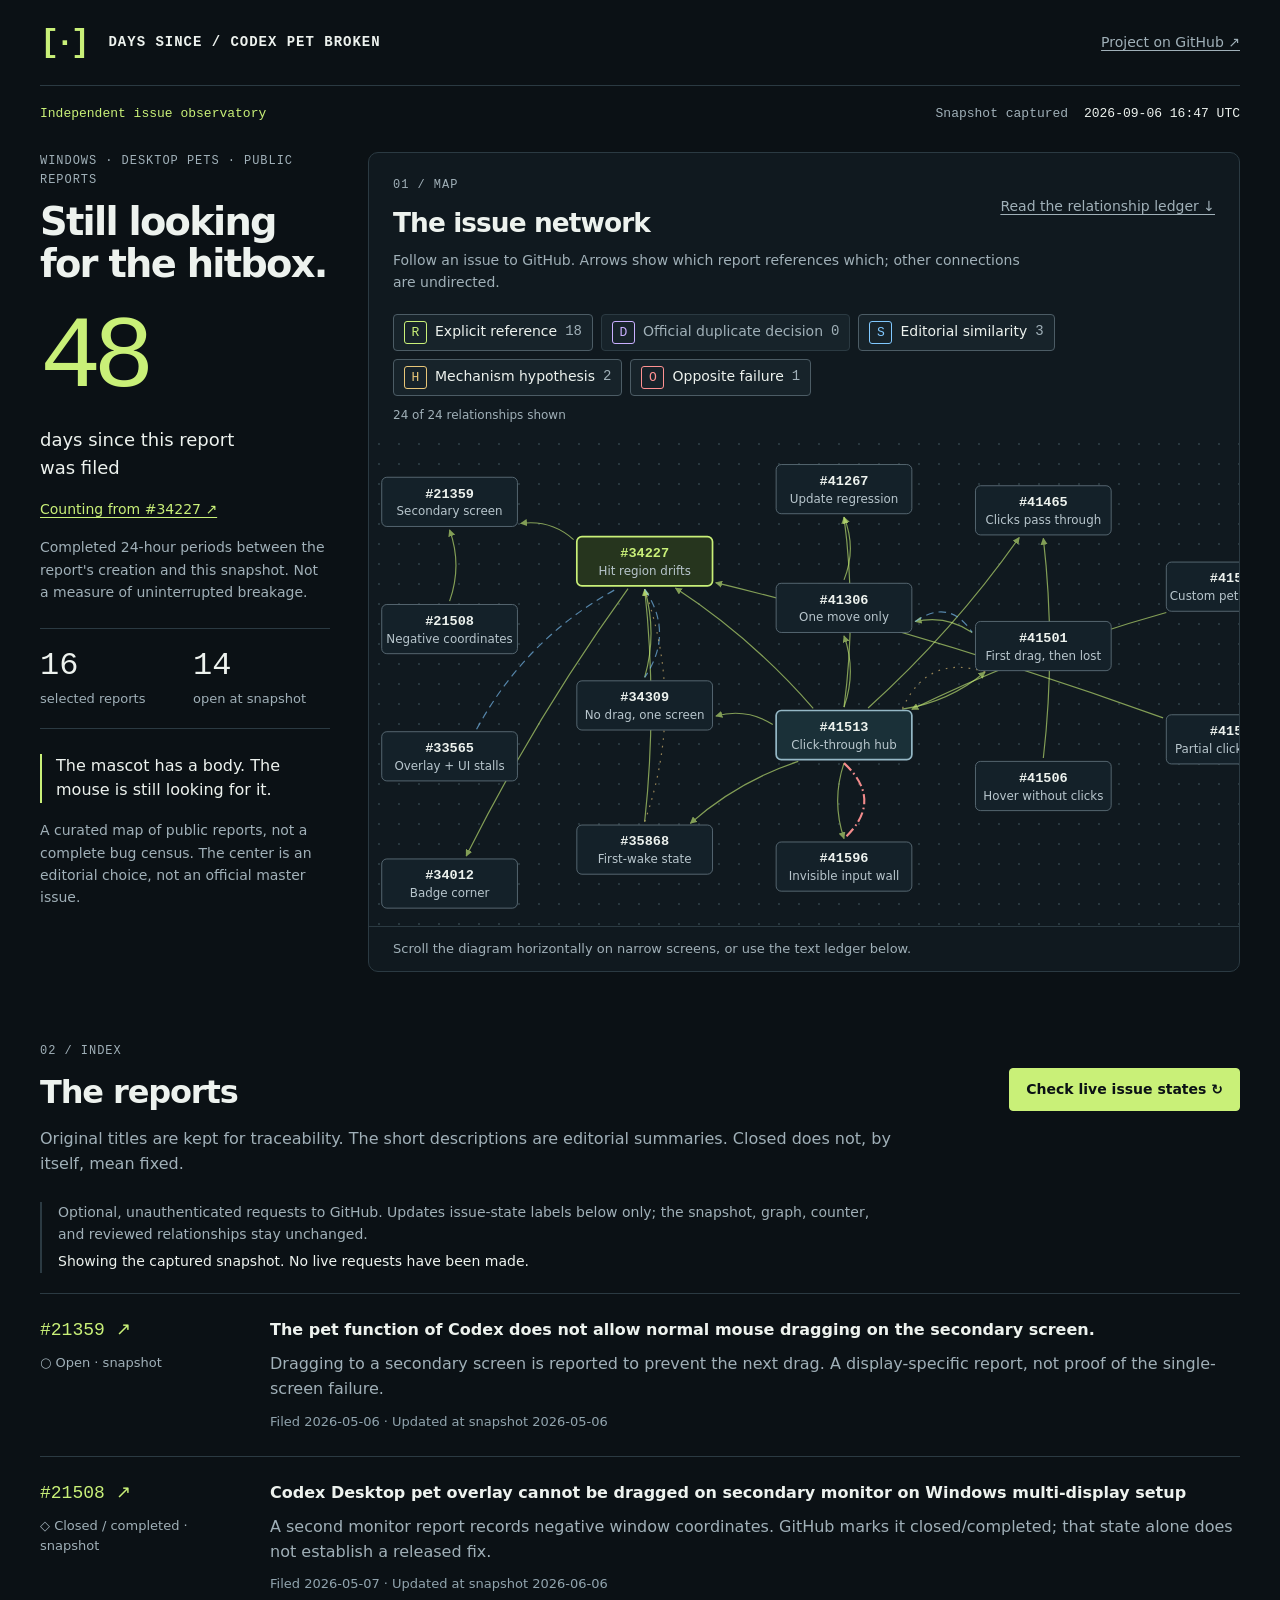
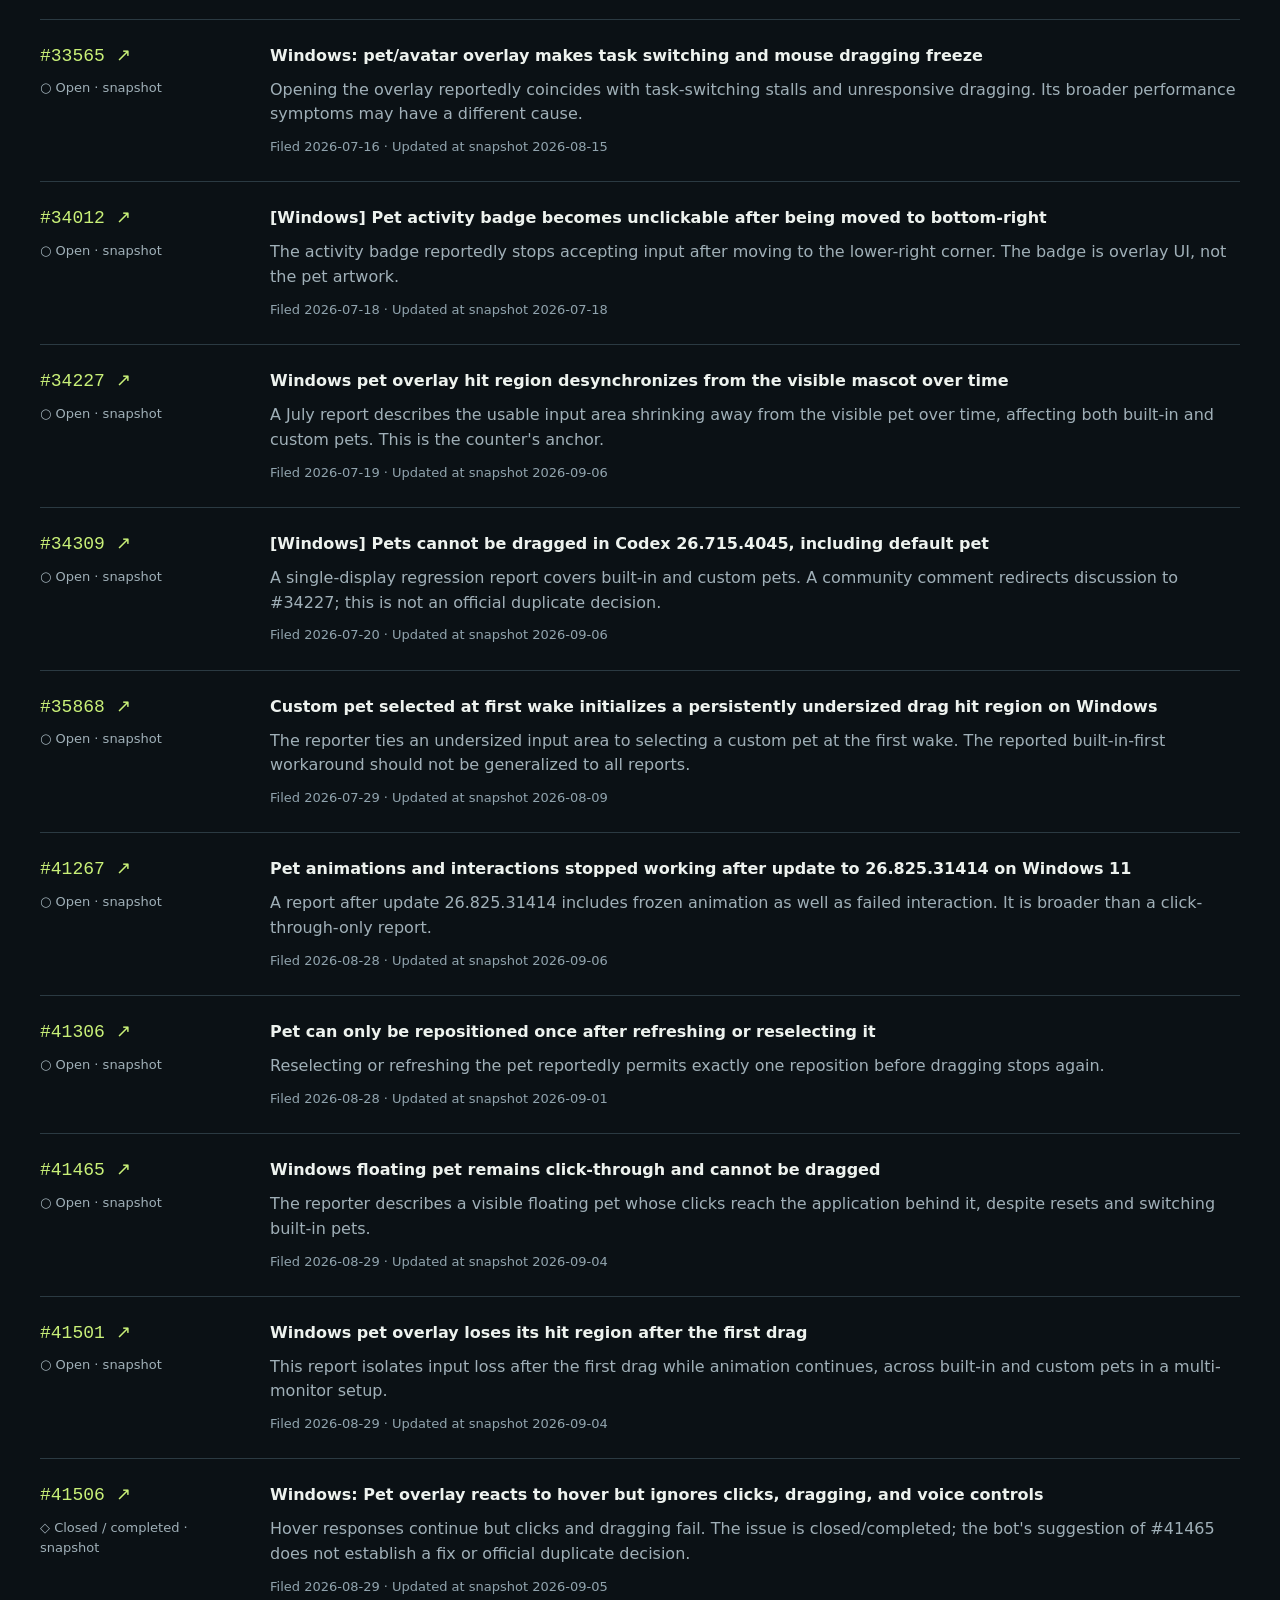
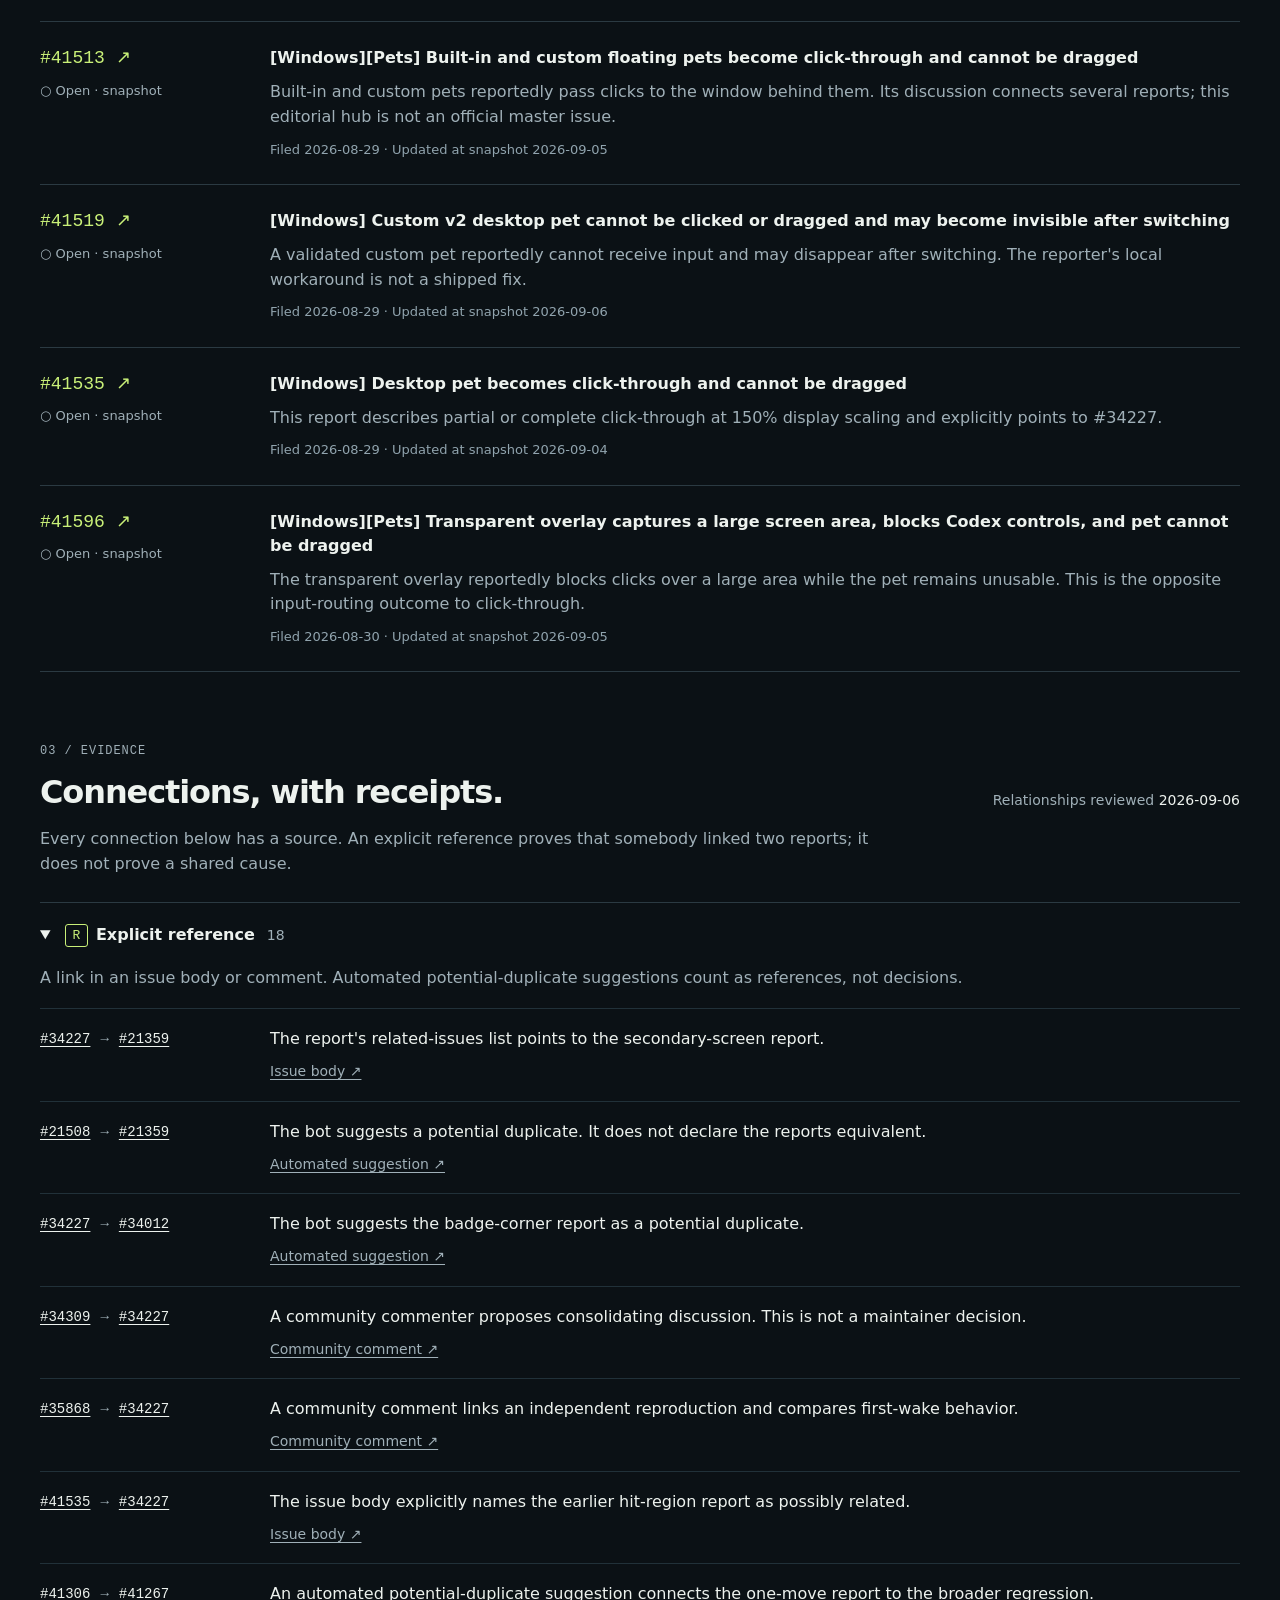
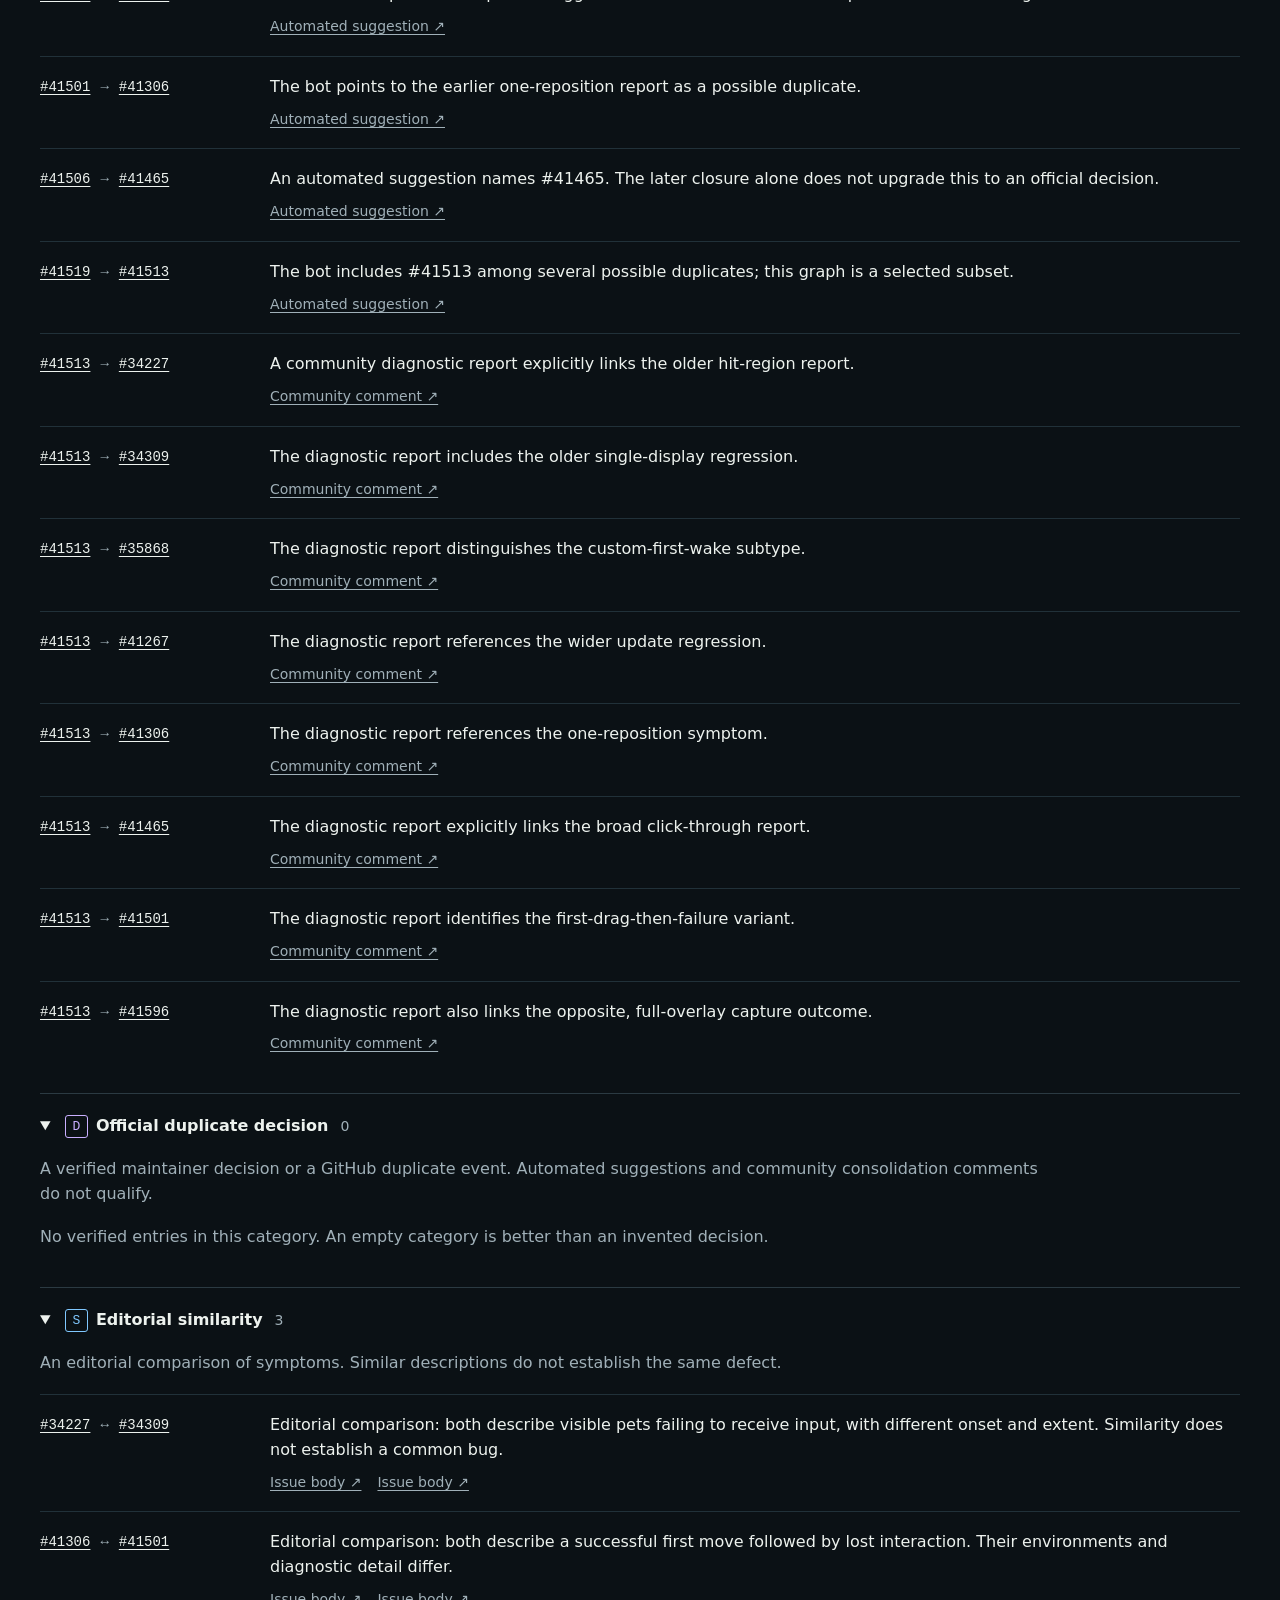
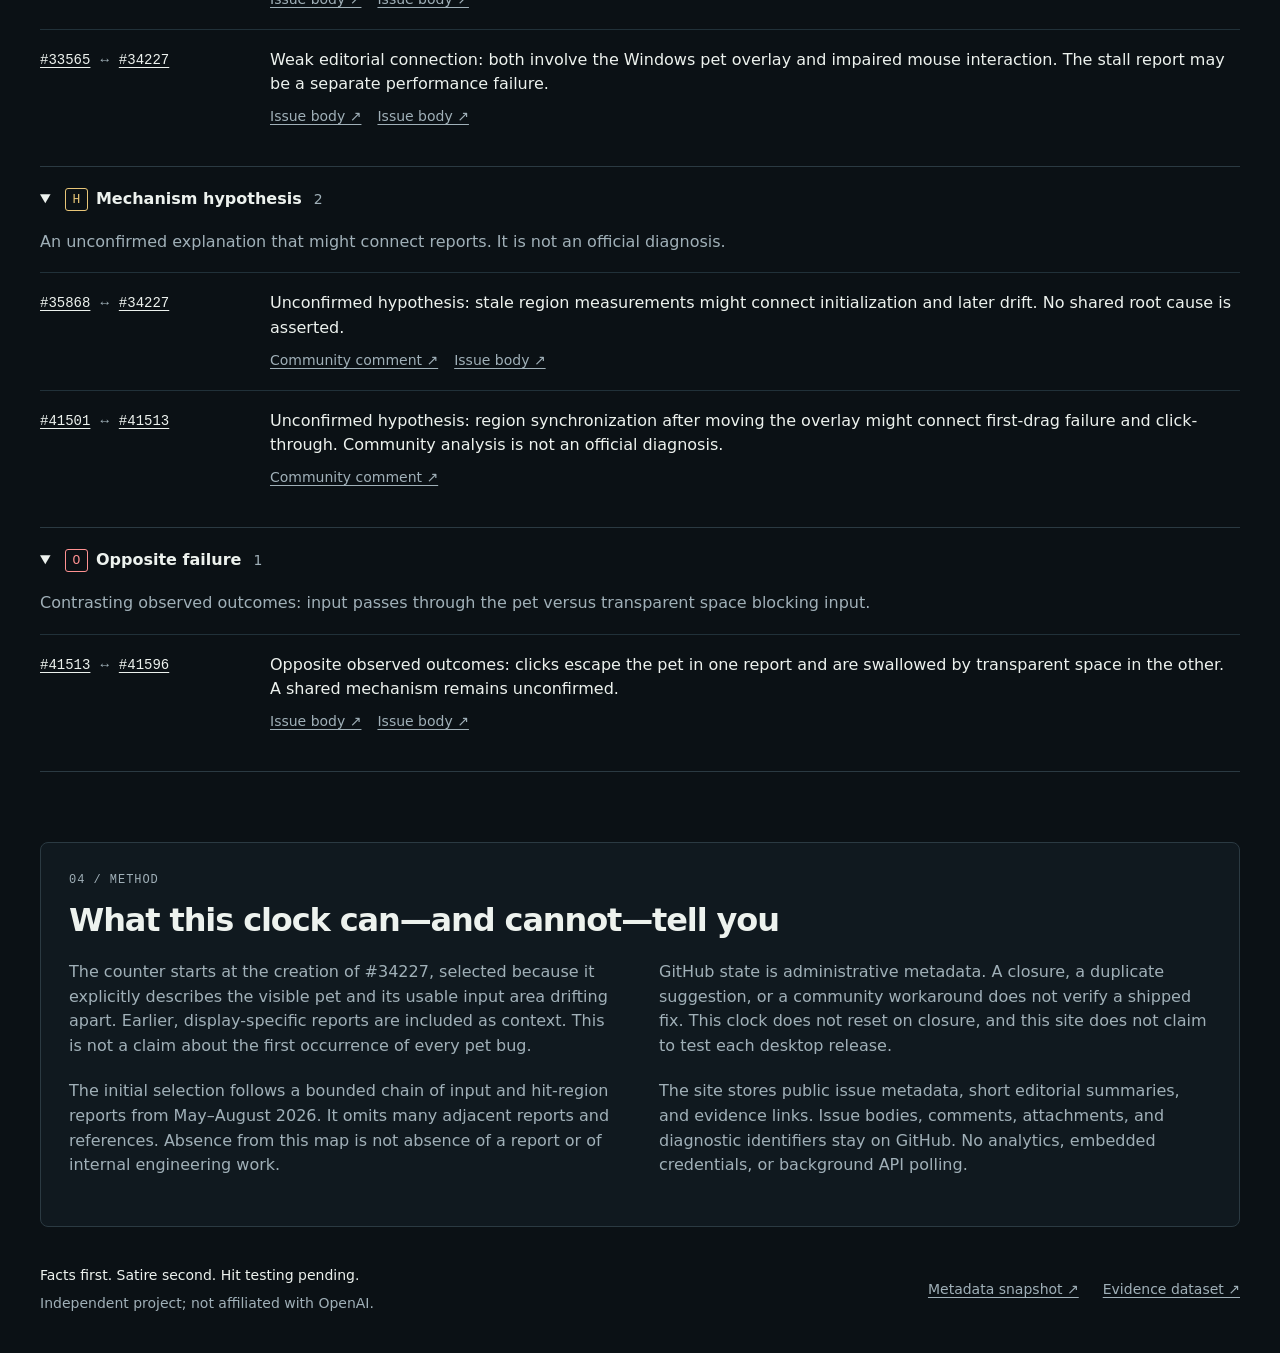
==== commit 47091382: "Add optional graph filters and resilient live issue-state checks" ====
--- a/docs/index.html
+++ b/docs/index.html
@@ -10,6 +10,7 @@
   <title>Days since Codex pet broken — Issue observatory</title>
   <link rel="stylesheet" href="./assets/style.css">
   <link rel="alternate" hreflang="en" href="./index.html">
+  <script src="./assets/app.mjs" type="module"></script>
 </head>
 <body>
   <a class="skip" href="#reports">Skip to issue index</a>
@@ -51,8 +52,9 @@
       <div class="relationship-groups"><details class="relationship-group" open><summary><span class="type-symbol reference" aria-hidden="true">R</span><span>Explicit reference</span><span class="group-count">18</span></summary><p class="type-description">A link in an issue body or comment. Automated potential-duplicate suggestions count as references, not decisions.</p><ol class="edge-ledger"><li><div class="edge-pair"><a href="https://github.com/openai/codex/issues/34227">#34227</a><span aria-hidden="true">→</span><a href="https://github.com/openai/codex/issues/21359">#21359</a></div><div><p>The report&#x27;s related-issues list points to the secondary-screen report.</p><div class="sources"><a href="https://github.com/openai/codex/issues/34227">Issue body ↗</a></div></div></li><li><div class="edge-pair"><a href="https://github.com/openai/codex/issues/21508">#21508</a><span aria-hidden="true">→</span><a href="https://github.com/openai/codex/issues/21359">#21359</a></div><div><p>The bot suggests a potential duplicate. It does not declare the reports equivalent.</p><div class="sources"><a href="https://github.com/openai/codex/issues/21508#issuecomment-4395314808">Automated suggestion ↗</a></div></div></li><li><div class="edge-pair"><a href="https://github.com/openai/codex/issues/34227">#34227</a><span aria-hidden="true">→</span><a href="https://github.com/openai/codex/issues/34012">#34012</a></div><div><p>The bot suggests the badge-corner report as a potential duplicate.</p><div class="sources"><a href="https://github.com/openai/codex/issues/34227#issuecomment-5017307121">Automated suggestion ↗</a></div></div></li><li><div class="edge-pair"><a href="https://github.com/openai/codex/issues/34309">#34309</a><span aria-hidden="true">→</span><a href="https://github.com/openai/codex/issues/34227">#34227</a></div><div><p>A community commenter proposes consolidating discussion. This is not a maintainer decision.</p><div class="sources"><a href="https://github.com/openai/codex/issues/34309#issuecomment-5021993191">Community comment ↗</a></div></div></li><li><div class="edge-pair"><a href="https://github.com/openai/codex/issues/35868">#35868</a><span aria-hidden="true">→</span><a href="https://github.com/openai/codex/issues/34227">#34227</a></div><div><p>A community comment links an independent reproduction and compares first-wake behavior.</p><div class="sources"><a href="https://github.com/openai/codex/issues/35868#issuecomment-5231681985">Community comment ↗</a></div></div></li><li><div class="edge-pair"><a href="https://github.com/openai/codex/issues/41535">#41535</a><span aria-hidden="true">→</span><a href="https://github.com/openai/codex/issues/34227">#34227</a></div><div><p>The issue body explicitly names the earlier hit-region report as possibly related.</p><div class="sources"><a href="https://github.com/openai/codex/issues/41535">Issue body ↗</a></div></div></li><li><div class="edge-pair"><a href="https://github.com/openai/codex/issues/41306">#41306</a><span aria-hidden="true">→</span><a href="https://github.com/openai/codex/issues/41267">#41267</a></div><div><p>An automated potential-duplicate suggestion connects the one-move report to the broader regression.</p><div class="sources"><a href="https://github.com/openai/codex/issues/41306#issuecomment-5450793645">Automated suggestion ↗</a></div></div></li><li><div class="edge-pair"><a href="https://github.com/openai/codex/issues/41501">#41501</a><span aria-hidden="true">→</span><a href="https://github.com/openai/codex/issues/41306">#41306</a></div><div><p>The bot points to the earlier one-reposition report as a possible duplicate.</p><div class="sources"><a href="https://github.com/openai/codex/issues/41501#issuecomment-5461357271">Automated suggestion ↗</a></div></div></li><li><div class="edge-pair"><a href="https://github.com/openai/codex/issues/41506">#41506</a><span aria-hidden="true">→</span><a href="https://github.com/openai/codex/issues/41465">#41465</a></div><div><p>An automated suggestion names #41465. The later closure alone does not upgrade this to an official decision.</p><div class="sources"><a href="https://github.com/openai/codex/issues/41506#issuecomment-5461552857">Automated suggestion ↗</a></div></div></li><li><div class="edge-pair"><a href="https://github.com/openai/codex/issues/41519">#41519</a><span aria-hidden="true">→</span><a href="https://github.com/openai/codex/issues/41513">#41513</a></div><div><p>The bot includes #41513 among several possible duplicates; this graph is a selected subset.</p><div class="sources"><a href="https://github.com/openai/codex/issues/41519#issuecomment-5461889210">Automated suggestion ↗</a></div></div></li><li><div class="edge-pair"><a href="https://github.com/openai/codex/issues/41513">#41513</a><span aria-hidden="true">→</span><a href="https://github.com/openai/codex/issues/34227">#34227</a></div><div><p>A community diagnostic report explicitly links the older hit-region report.</p><div class="sources"><a href="https://github.com/openai/codex/issues/41513#issuecomment-5474465932">Community comment ↗</a></div></div></li><li><div class="edge-pair"><a href="https://github.com/openai/codex/issues/41513">#41513</a><span aria-hidden="true">→</span><a href="https://github.com/openai/codex/issues/34309">#34309</a></div><div><p>The diagnostic report includes the older single-display regression.</p><div class="sources"><a href="https://github.com/openai/codex/issues/41513#issuecomment-5474465932">Community comment ↗</a></div></div></li><li><div class="edge-pair"><a href="https://github.com/openai/codex/issues/41513">#41513</a><span aria-hidden="true">→</span><a href="https://github.com/openai/codex/issues/35868">#35868</a></div><div><p>The diagnostic report distinguishes the custom-first-wake subtype.</p><div class="sources"><a href="https://github.com/openai/codex/issues/41513#issuecomment-5474465932">Community comment ↗</a></div></div></li><li><div class="edge-pair"><a href="https://github.com/openai/codex/issues/41513">#41513</a><span aria-hidden="true">→</span><a href="https://github.com/openai/codex/issues/41267">#41267</a></div><div><p>The diagnostic report references the wider update regression.</p><div class="sources"><a href="https://github.com/openai/codex/issues/41513#issuecomment-5474465932">Community comment ↗</a></div></div></li><li><div class="edge-pair"><a href="https://github.com/openai/codex/issues/41513">#41513</a><span aria-hidden="true">→</span><a href="https://github.com/openai/codex/issues/41306">#41306</a></div><div><p>The diagnostic report references the one-reposition symptom.</p><div class="sources"><a href="https://github.com/openai/codex/issues/41513#issuecomment-5474465932">Community comment ↗</a></div></div></li><li><div class="edge-pair"><a href="https://github.com/openai/codex/issues/41513">#41513</a><span aria-hidden="true">→</span><a href="https://github.com/openai/codex/issues/41465">#41465</a></div><div><p>The diagnostic report explicitly links the broad click-through report.</p><div class="sources"><a href="https://github.com/openai/codex/issues/41513#issuecomment-5474465932">Community comment ↗</a></div></div></li><li><div class="edge-pair"><a href="https://github.com/openai/codex/issues/41513">#41513</a><span aria-hidden="true">→</span><a href="https://github.com/openai/codex/issues/41501">#41501</a></div><div><p>The diagnostic report identifies the first-drag-then-failure variant.</p><div class="sources"><a href="https://github.com/openai/codex/issues/41513#issuecomment-5474465932">Community comment ↗</a></div></div></li><li><div class="edge-pair"><a href="https://github.com/openai/codex/issues/41513">#41513</a><span aria-hidden="true">→</span><a href="https://github.com/openai/codex/issues/41596">#41596</a></div><div><p>The diagnostic report also links the opposite, full-overlay capture outcome.</p><div class="sources"><a href="https://github.com/openai/codex/issues/41513#issuecomment-5474465932">Community comment ↗</a></div></div></li></ol></details><details class="relationship-group" open><summary><span class="type-symbol official_duplicate" aria-hidden="true">D</span><span>Official duplicate decision</span><span class="group-count">0</span></summary><p class="type-description">A verified maintainer decision or a GitHub duplicate event. Automated suggestions and community consolidation comments do not qualify.</p><p class="empty-category">No verified entries in this category. An empty category is better than an invented decision.</p></details><details class="relationship-group" open><summary><span class="type-symbol similarity" aria-hidden="true">S</span><span>Editorial similarity</span><span class="group-count">3</span></summary><p class="type-description">An editorial comparison of symptoms. Similar descriptions do not establish the same defect.</p><ol class="edge-ledger"><li><div class="edge-pair"><a href="https://github.com/openai/codex/issues/34227">#34227</a><span aria-hidden="true">↔</span><a href="https://github.com/openai/codex/issues/34309">#34309</a></div><div><p>Editorial comparison: both describe visible pets failing to receive input, with different onset and extent. Similarity does not establish a common bug.</p><div class="sources"><a href="https://github.com/openai/codex/issues/34227">Issue body ↗</a> <a href="https://github.com/openai/codex/issues/34309">Issue body ↗</a></div></div></li><li><div class="edge-pair"><a href="https://github.com/openai/codex/issues/41306">#41306</a><span aria-hidden="true">↔</span><a href="https://github.com/openai/codex/issues/41501">#41501</a></div><div><p>Editorial comparison: both describe a successful first move followed by lost interaction. Their environments and diagnostic detail differ.</p><div class="sources"><a href="https://github.com/openai/codex/issues/41306">Issue body ↗</a> <a href="https://github.com/openai/codex/issues/41501">Issue body ↗</a></div></div></li><li><div class="edge-pair"><a href="https://github.com/openai/codex/issues/33565">#33565</a><span aria-hidden="true">↔</span><a href="https://github.com/openai/codex/issues/34227">#34227</a></div><div><p>Weak editorial connection: both involve the Windows pet overlay and impaired mouse interaction. The stall report may be a separate performance failure.</p><div class="sources"><a href="https://github.com/openai/codex/issues/33565">Issue body ↗</a> <a href="https://github.com/openai/codex/issues/34227">Issue body ↗</a></div></div></li></ol></details><details class="relationship-group" open><summary><span class="type-symbol hypothesis" aria-hidden="true">H</span><span>Mechanism hypothesis</span><span class="group-count">2</span></summary><p class="type-description">An unconfirmed explanation that might connect reports. It is not an official diagnosis.</p><ol class="edge-ledger"><li><div class="edge-pair"><a href="https://github.com/openai/codex/issues/35868">#35868</a><span aria-hidden="true">↔</span><a href="https://github.com/openai/codex/issues/34227">#34227</a></div><div><p>Unconfirmed hypothesis: stale region measurements might connect initialization and later drift. No shared root cause is asserted.</p><div class="sources"><a href="https://github.com/openai/codex/issues/35868#issuecomment-5231681985">Community comment ↗</a> <a href="https://github.com/openai/codex/issues/34227">Issue body ↗</a></div></div></li><li><div class="edge-pair"><a href="https://github.com/openai/codex/issues/41501">#41501</a><span aria-hidden="true">↔</span><a href="https://github.com/openai/codex/issues/41513">#41513</a></div><div><p>Unconfirmed hypothesis: region synchronization after moving the overlay might connect first-drag failure and click-through. Community analysis is not an official diagnosis.</p><div class="sources"><a href="https://github.com/openai/codex/issues/41513#issuecomment-5474465932">Community comment ↗</a></div></div></li></ol></details><details class="relationship-group" open><summary><span class="type-symbol opposite" aria-hidden="true">O</span><span>Opposite failure</span><span class="group-count">1</span></summary><p class="type-description">Contrasting observed outcomes: input passes through the pet versus transparent space blocking input.</p><ol class="edge-ledger"><li><div class="edge-pair"><a href="https://github.com/openai/codex/issues/41513">#41513</a><span aria-hidden="true">↔</span><a href="https://github.com/openai/codex/issues/41596">#41596</a></div><div><p>Opposite observed outcomes: clicks escape the pet in one report and are swallowed by transparent space in the other. A shared mechanism remains unconfirmed.</p><div class="sources"><a href="https://github.com/openai/codex/issues/41513">Issue body ↗</a> <a href="https://github.com/openai/codex/issues/41596">Issue body ↗</a></div></div></li></ol></details></div>
     </section>
     <section class="method" aria-labelledby="method-heading"><p class="section-number">04 / METHOD</p><h2 id="method-heading">What this clock can—and cannot—tell you</h2><div class="method-grid"><p>The counter starts at the creation of #34227, selected because it explicitly describes the visible pet and its usable input area drifting apart. Earlier, display-specific reports are included as context. This is not a claim about the first occurrence of every pet bug.</p><p>GitHub state is administrative metadata. A closure, a duplicate suggestion, or a community workaround does not verify a shipped fix. This clock does not reset on closure, and this site does not claim to test each desktop release.</p><p>The initial selection follows a bounded chain of input and hit-region reports from May–August 2026. It omits many adjacent reports and references. Absence from this map is not absence of a report or of internal engineering work.</p><p>The site stores public issue metadata, short editorial summaries, and evidence links. Issue bodies, comments, attachments, and diagnostic identifiers stay on GitHub. No analytics, embedded credentials, or background API polling.</p></div></section>
-    <noscript><p class="no-script">The full snapshot and source ledger work without JavaScript.</p></noscript>
+    <noscript><p class="no-script">The full snapshot and source ledger work without JavaScript. Relationship filters and the optional live check require JavaScript.</p></noscript>
   </main>
   <footer><div><strong>Facts first. Satire second. Hit testing pending.</strong><p>Independent project; not affiliated with OpenAI.</p></div><div class="data-links"><a href="./data/snapshot.json">Metadata snapshot ↗</a><a href="./data/evidence.json">Evidence dataset ↗</a></div></footer>
+  <script id="page-data" type="application/json">{"locale": "en", "issueNumbers": [21359, 21508, 33565, 34012, 34227, 34309, 35868, 41267, 41306, 41465, 41501, 41506, 41513, 41519, 41535, 41596], "relationshipCount": 24, "messages": {"page_title": "Days since Codex pet broken — Issue observatory", "description": "An independent, source-linked observatory of Codex desktop-pet input failures. Reports, references, and hypotheses kept distinct.", "skip": "Skip to issue index", "brand": "DAYS SINCE / CODEX PET BROKEN", "independent": "Independent issue observatory", "map_section": "01 / MAP", "index_section": "02 / INDEX", "evidence_section": "03 / EVIDENCE", "method_section": "04 / METHOD", "language_label": "Language", "repository": "Project on GitHub", "eyebrow": "WINDOWS · DESKTOP PETS · PUBLIC REPORTS", "headline": "Still looking for the hitbox.", "counter_unit": "days since this report was filed", "counter_anchor": "Counting from #{number}", "counter_detail": "Completed 24-hour periods between the report's creation and this snapshot. Not a measure of uninterrupted breakage.", "captured": "Snapshot captured", "reviewed": "Relationships reviewed", "selected": "selected reports", "open_at_snapshot": "open at snapshot", "satire": "The mascot has a body. The mouse is still looking for it.", "scope": "A curated map of public reports, not a complete bug census. The center is an editorial choice, not an official master issue.", "network_title": "The issue network", "network_hint": "Follow an issue to GitHub. Arrows show which report references which; other connections are undirected.", "graph_title": "Network of {count} selected desktop-pet reports", "graph_description": "Each labeled node links to its GitHub issue. The relationship ledger below gives a text equivalent, source links, and the meaning of every connection.", "graph_scroll": "Scroll the diagram horizontally on narrow screens, or use the text ledger below.", "ledger_link": "Read the relationship ledger", "filters_label": "Show relationship types", "filter_count": "{visible} of {total} relationships shown", "reference": "Explicit reference", "official_duplicate": "Official duplicate decision", "similarity": "Editorial similarity", "hypothesis": "Mechanism hypothesis", "opposite": "Opposite failure", "reference_description": "A link in an issue body or comment. Automated potential-duplicate suggestions count as references, not decisions.", "official_duplicate_description": "A verified maintainer decision or a GitHub duplicate event. Automated suggestions and community consolidation comments do not qualify.", "similarity_description": "An editorial comparison of symptoms. Similar descriptions do not establish the same defect.", "hypothesis_description": "An unconfirmed explanation that might connect reports. It is not an official diagnosis.", "opposite_description": "Contrasting observed outcomes: input passes through the pet versus transparent space blocking input.", "index_title": "The reports", "index_intro": "Original titles are kept for traceability. The short descriptions are editorial summaries. Closed does not, by itself, mean fixed.", "refresh": "Check live issue states", "refreshing": "Checking GitHub…", "refresh_hint": "Optional, unauthenticated requests to GitHub. Updates issue-state labels below only; the snapshot, graph, counter, and reviewed relationships stay unchanged.", "refresh_success": "Checked {count} of {total} issue states at {time}.", "refresh_partial": "Checked {count} of {total} issue states at {time}. Unavailable issues retain their previous labels.", "refresh_failed": "GitHub is unavailable or rate-limited. Previous labels and the static snapshot are preserved.", "refresh_cooldown": "You can check again in one minute.", "snapshot_only": "Showing the captured snapshot. No live requests have been made.", "snapshot": "snapshot", "live": "live", "open": "Open", "closed": "Closed", "completed": "completed", "not_planned": "not planned", "reopened": "reopened", "duplicate": "duplicate", "unknown_reason": "reason unspecified", "filed": "Filed", "updated": "Updated at snapshot", "issue_link": "Open issue #{number} on GitHub: {title}", "relationship_title": "Connections, with receipts.", "relationship_intro": "Every connection below has a source. An explicit reference proves that somebody linked two reports; it does not prove a shared cause.", "no_relationships": "No verified entries in this category. An empty category is better than an invented decision.", "source_issue_body": "Issue body", "source_community_comment": "Community comment", "source_bot_suggestion": "Automated suggestion", "source_maintainer_decision": "Maintainer decision", "source_duplicate_event": "GitHub duplicate event", "method_title": "What this clock can—and cannot—tell you", "method_counter": "The counter starts at the creation of #34227, selected because it explicitly describes the visible pet and its usable input area drifting apart. Earlier, display-specific reports are included as context. This is not a claim about the first occurrence of every pet bug.", "method_state": "GitHub state is administrative metadata. A closure, a duplicate suggestion, or a community workaround does not verify a shipped fix. This clock does not reset on closure, and this site does not claim to test each desktop release.", "method_selection": "The initial selection follows a bounded chain of input and hit-region reports from May–August 2026. It omits many adjacent reports and references. Absence from this map is not absence of a report or of internal engineering work.", "method_privacy": "The site stores public issue metadata, short editorial summaries, and evidence links. Issue bodies, comments, attachments, and diagnostic identifiers stay on GitHub. No analytics, embedded credentials, or background API polling.", "footer": "Facts first. Satire second. Hit testing pending.", "unaffiliated": "Independent project; not affiliated with OpenAI.", "snapshot_download": "Metadata snapshot", "evidence_download": "Evidence dataset", "no_script": "The full snapshot and source ledger work without JavaScript. Relationship filters and the optional live check require JavaScript."}}</script>
 </body>
 </html>
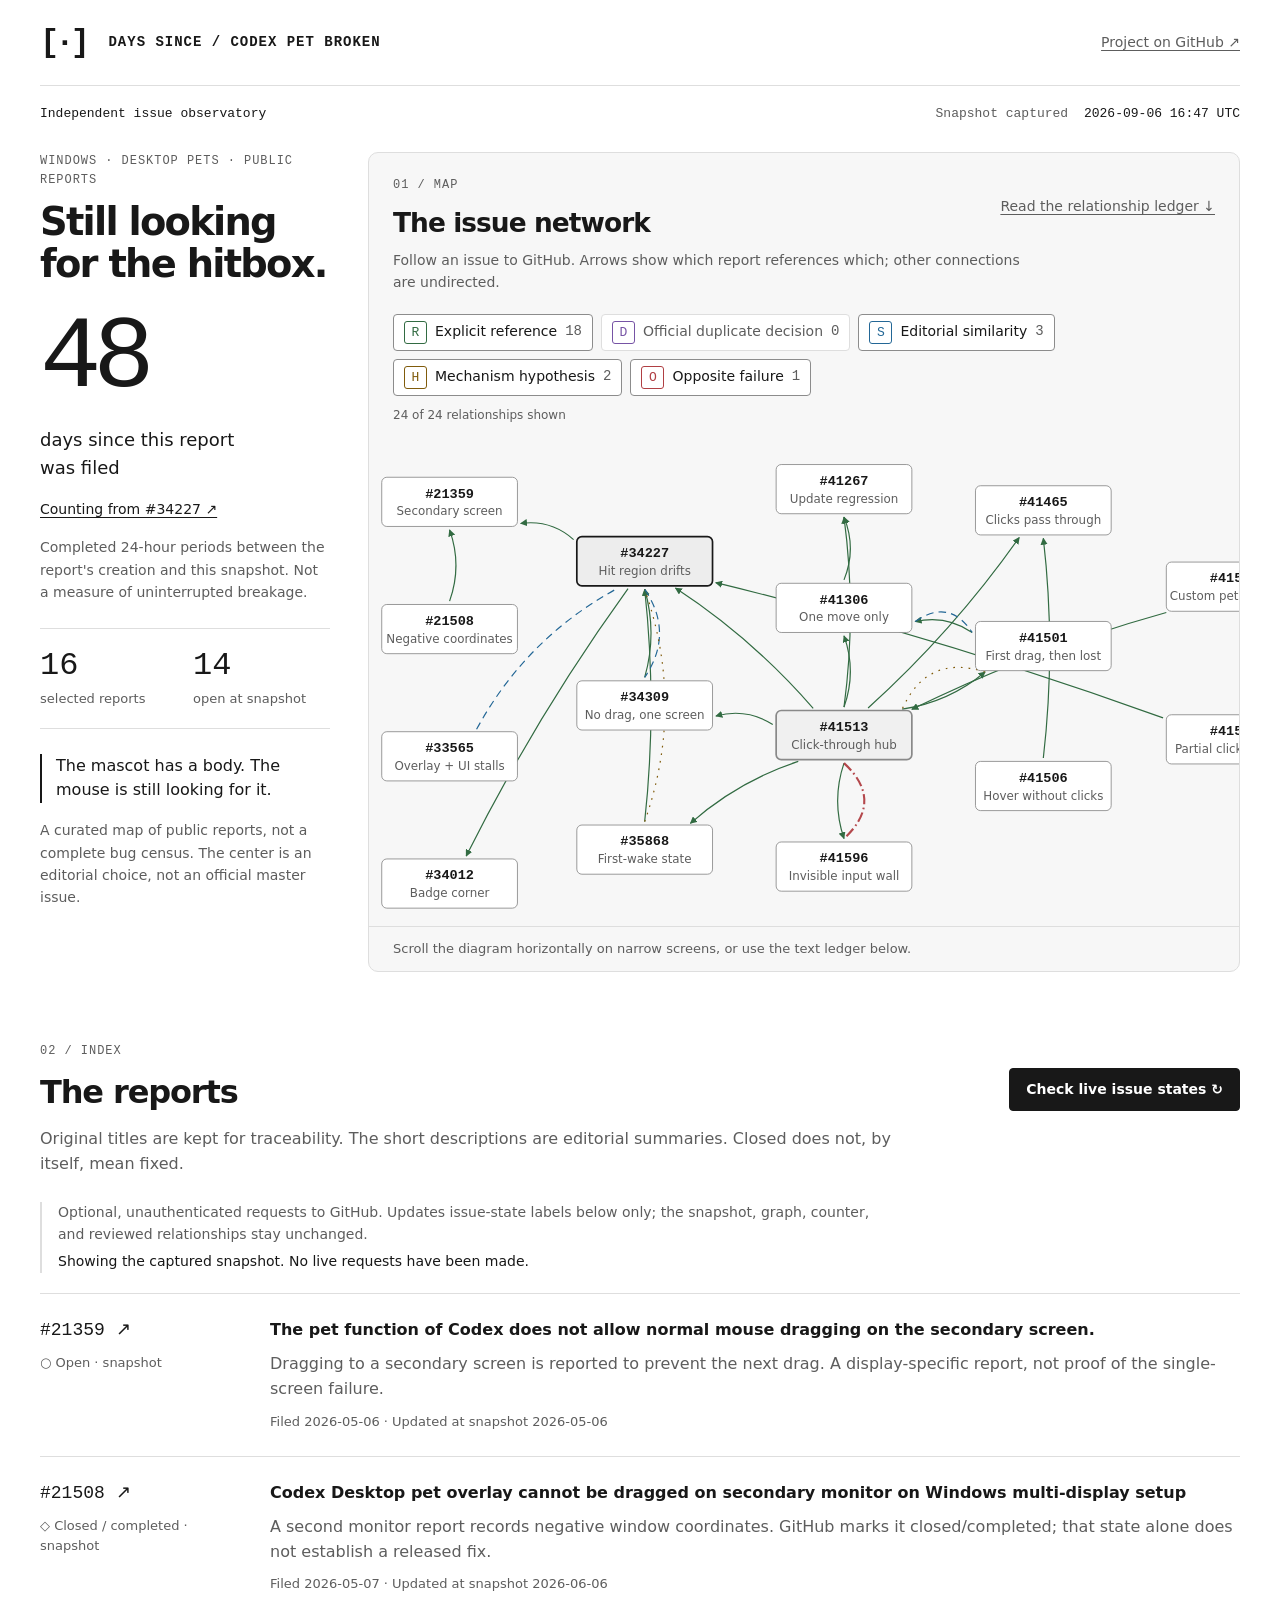
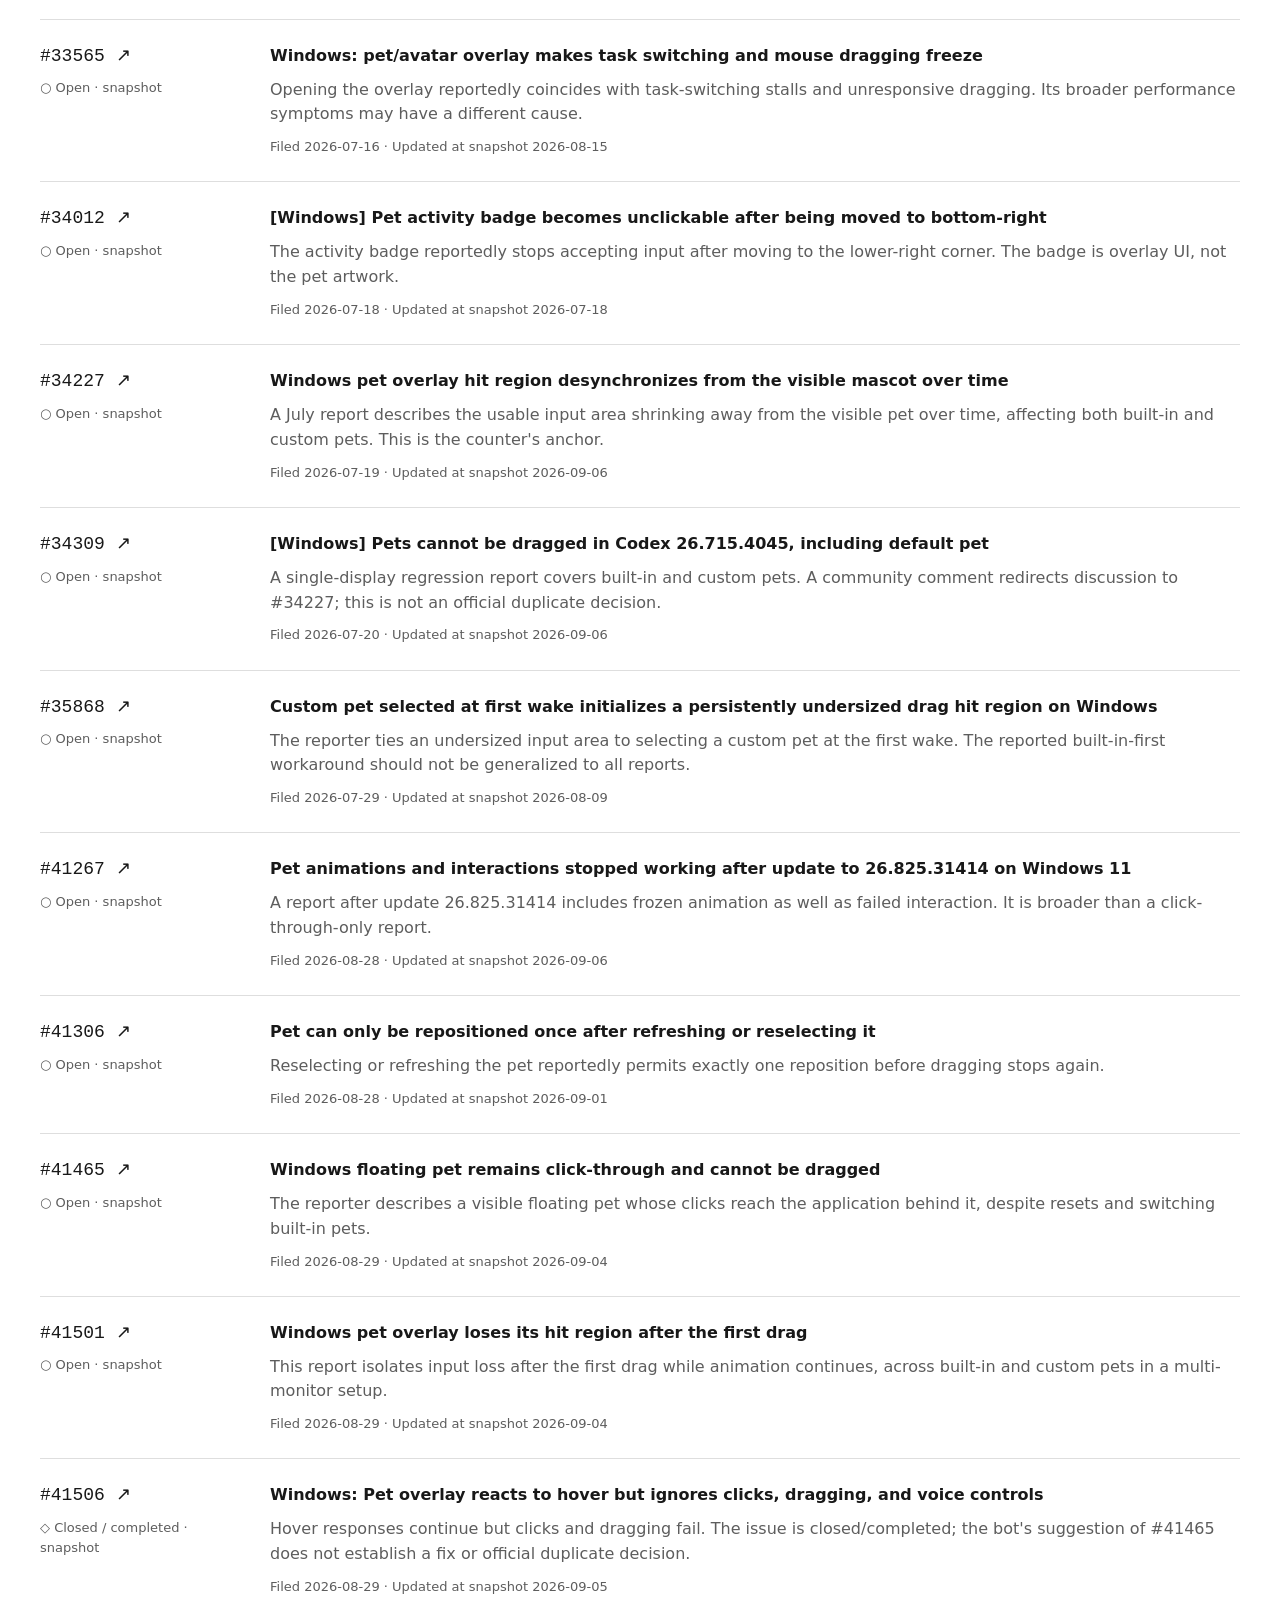
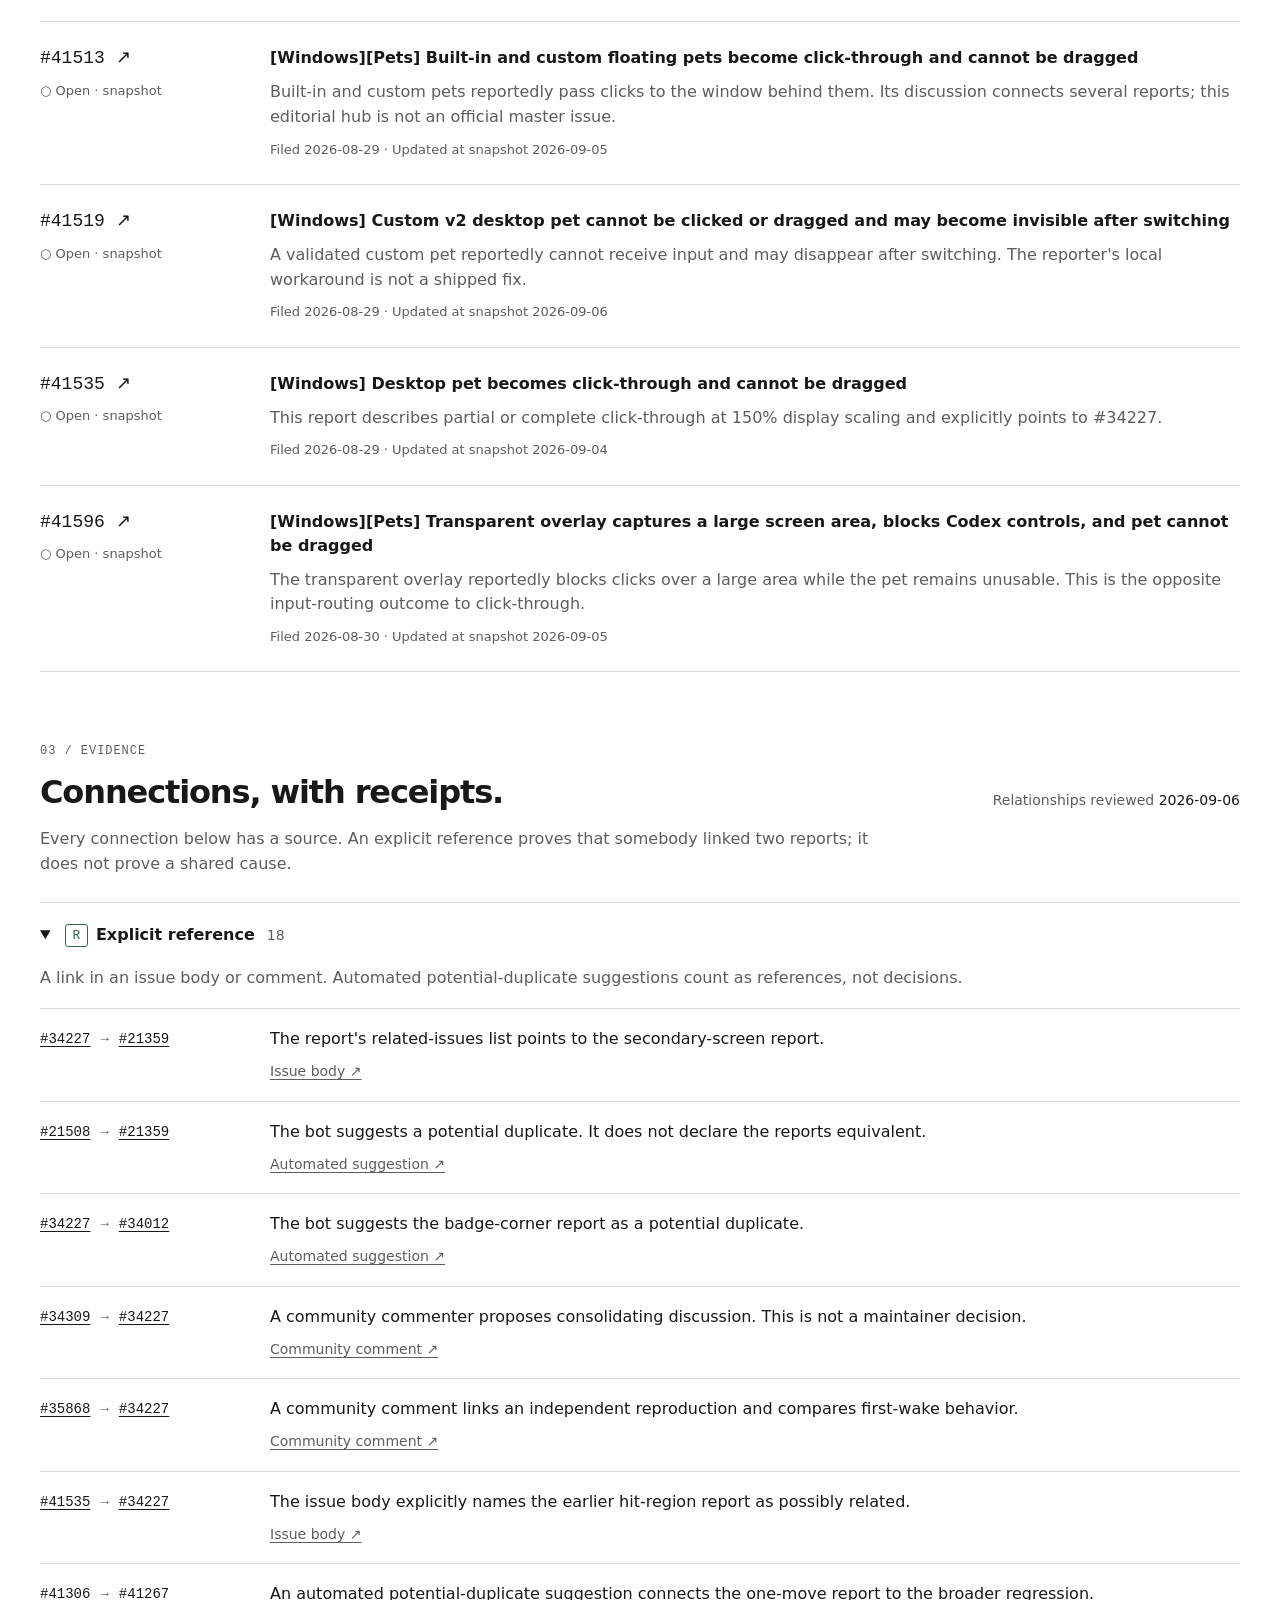
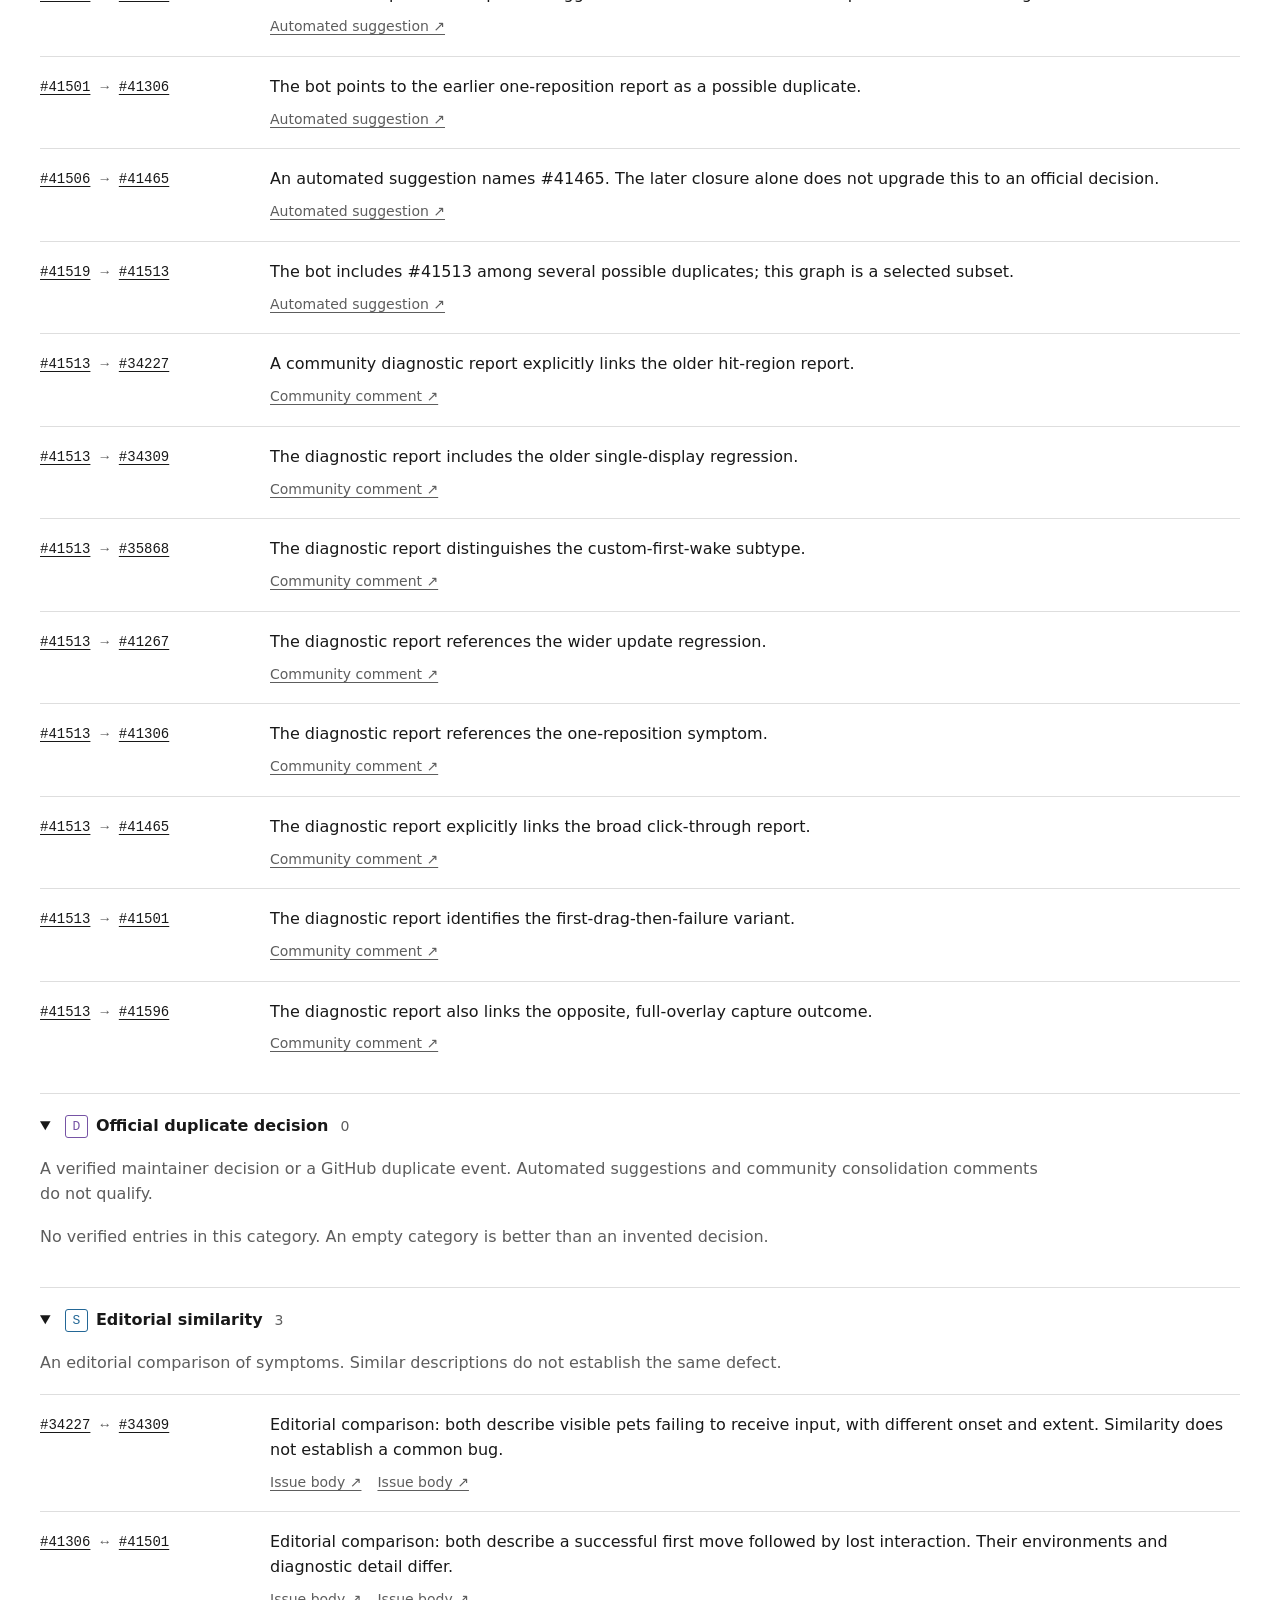
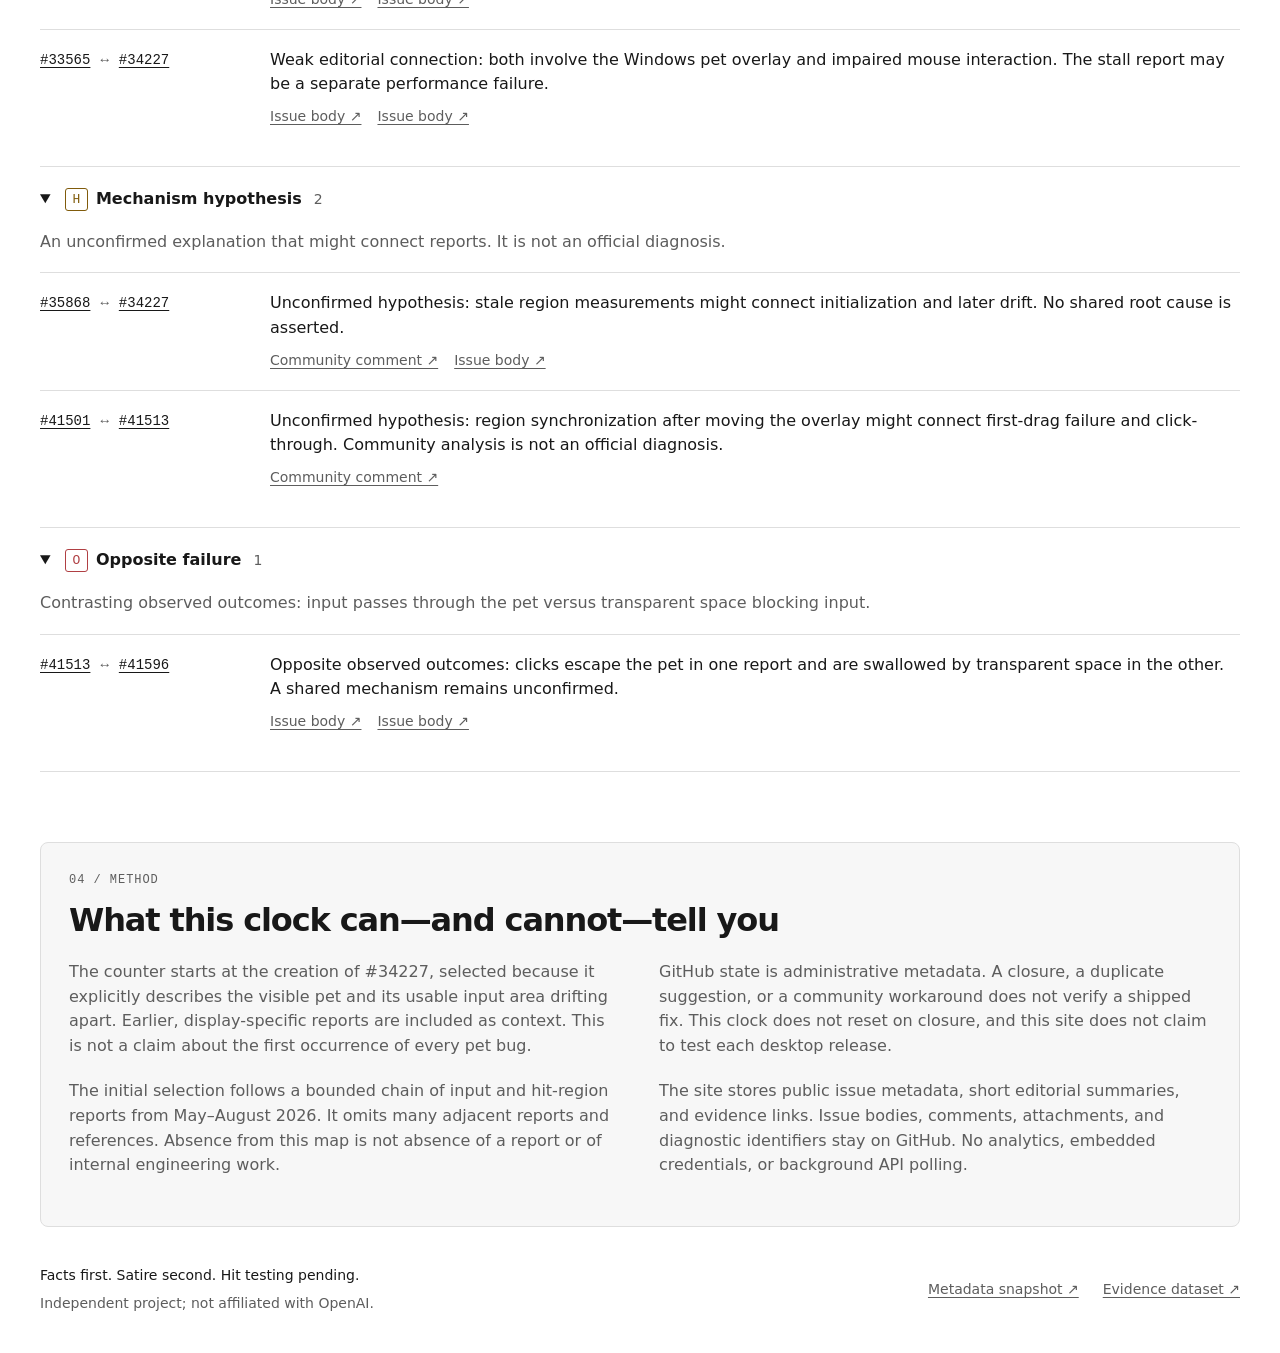
==== commit 7a2c5325: "Follow the system color scheme across the page and issue graph" ====
--- a/docs/index.html
+++ b/docs/index.html
@@ -4,7 +4,7 @@
   <meta charset="utf-8">
   <meta name="viewport" content="width=device-width, initial-scale=1">
   <meta name="description" content="An independent, source-linked observatory of Codex desktop-pet input failures. Reports, references, and hypotheses kept distinct.">
-  <meta name="color-scheme" content="dark">
+  <meta name="color-scheme" content="light dark">
   <meta http-equiv="Content-Security-Policy" content="default-src 'self'; script-src 'self'; style-src 'self'; img-src 'self' data:; connect-src 'self' https://api.github.com; object-src 'none'; base-uri 'none'; form-action 'none'">
   <meta name="referrer" content="no-referrer">
   <title>Days since Codex pet broken — Issue observatory</title>
@@ -36,7 +36,7 @@
         <p class="network-hint">Follow an issue to GitHub. Arrows show which report references which; other connections are undirected.</p>
         <fieldset class="filters" hidden><legend>Show relationship types</legend><button type="button" class="filter" data-filter="reference" aria-pressed="true" title="A link in an issue body or comment. Automated potential-duplicate suggestions count as references, not decisions."><span class="type-symbol reference" aria-hidden="true">R</span>Explicit reference<span class="count">18</span></button><button type="button" class="filter" data-filter="official_duplicate" aria-pressed="true" title="A verified maintainer decision or a GitHub duplicate event. Automated suggestions and community consolidation comments do not qualify." disabled><span class="type-symbol official_duplicate" aria-hidden="true">D</span>Official duplicate decision<span class="count">0</span></button><button type="button" class="filter" data-filter="similarity" aria-pressed="true" title="An editorial comparison of symptoms. Similar descriptions do not establish the same defect."><span class="type-symbol similarity" aria-hidden="true">S</span>Editorial similarity<span class="count">3</span></button><button type="button" class="filter" data-filter="hypothesis" aria-pressed="true" title="An unconfirmed explanation that might connect reports. It is not an official diagnosis."><span class="type-symbol hypothesis" aria-hidden="true">H</span>Mechanism hypothesis<span class="count">2</span></button><button type="button" class="filter" data-filter="opposite" aria-pressed="true" title="Contrasting observed outcomes: input passes through the pet versus transparent space blocking input."><span class="type-symbol opposite" aria-hidden="true">O</span>Opposite failure<span class="count">1</span></button></fieldset>
         <p class="filter-count" id="filter-count" role="status" hidden>24 of 24 relationships shown</p>
-        <div class="graph-scroll" tabindex="0" role="region" aria-label="Network of 16 selected desktop-pet reports"><svg xmlns="http://www.w3.org/2000/svg" viewBox="0 0 1120 580" width="1120" height="580" role="group" aria-labelledby="graph-title graph-description"><title id="graph-title">Network of 16 selected desktop-pet reports</title><desc id="graph-description">Each labeled node links to its GitHub issue. The relationship ledger below gives a text equivalent, source links, and the meaning of every connection.</desc><defs><marker id="arrow-reference" viewBox="0 0 10 10" refX="9" refY="5" markerWidth="6" markerHeight="6" orient="auto-start-reverse"><path d="M 0 0 L 10 5 L 0 10 z" fill="#c9f078"/></marker><marker id="arrow-official_duplicate" viewBox="0 0 10 10" refX="9" refY="5" markerWidth="6" markerHeight="6" orient="auto-start-reverse"><path d="M 0 0 L 10 5 L 0 10 z" fill="#c9afff"/></marker><marker id="arrow-similarity" viewBox="0 0 10 10" refX="9" refY="5" markerWidth="6" markerHeight="6" orient="auto-start-reverse"><path d="M 0 0 L 10 5 L 0 10 z" fill="#80c8ff"/></marker><marker id="arrow-hypothesis" viewBox="0 0 10 10" refX="9" refY="5" markerWidth="6" markerHeight="6" orient="auto-start-reverse"><path d="M 0 0 L 10 5 L 0 10 z" fill="#e8c678"/></marker><marker id="arrow-opposite" viewBox="0 0 10 10" refX="9" refY="5" markerWidth="6" markerHeight="6" orient="auto-start-reverse"><path d="M 0 0 L 10 5 L 0 10 z" fill="#ff9292"/></marker></defs><g class="edges"><path class="edge reference" data-edge-type="reference" d="M 241.2 124.5 Q 214.4 100.6 178.8 105.5" stroke="#c9f078" stroke-dasharray="" marker-end="url(#arrow-reference)"><title>#34227 / #21359: Explicit reference. The report&#x27;s related-issues list points to the secondary-screen report.</title></path><path class="edge reference" data-edge-type="reference" d="M 95.0 197.0 Q 110.0 155.0 95.0 113.0" stroke="#c9f078" stroke-dasharray="" marker-end="url(#arrow-reference)"><title>#21508 / #21359: Explicit reference. The bot suggests a potential duplicate. It does not declare the reports equivalent.</title></path><path class="edge reference" data-edge-type="reference" d="M 305.4 182.4 Q 197.2 332.2 114.6 497.6" stroke="#c9f078" stroke-dasharray="" marker-end="url(#arrow-reference)"><title>#34227 / #34012: Explicit reference. The bot suggests the badge-corner report as a potential duplicate.</title></path><path class="edge reference" data-edge-type="reference" d="M 325.0 287.0 Q 340.0 235.0 325.0 183.0" stroke="#c9f078" stroke-dasharray="" marker-end="url(#arrow-reference)"><title>#34309 / #34227: Explicit reference. A community commenter proposes consolidating discussion. This is not a maintainer decision.</title></path><path class="edge reference" data-edge-type="reference" d="M 325.0 457.0 Q 340.0 320.0 325.0 183.0" stroke="#c9f078" stroke-dasharray="" marker-end="url(#arrow-reference)"><title>#35868 / #34227: Explicit reference. A community comment links an independent reproduction and compares first-wake behavior.</title></path><path class="edge reference" data-edge-type="reference" d="M 936.2 334.7 Q 676.8 240.6 408.8 175.3" stroke="#c9f078" stroke-dasharray="" marker-end="url(#arrow-reference)"><title>#41535 / #34227: Explicit reference. The issue body explicitly names the earlier hit-region report as possibly related.</title></path><path class="edge reference" data-edge-type="reference" d="M 560.0 172.0 Q 575.0 135.0 560.0 98.0" stroke="#c9f078" stroke-dasharray="" marker-end="url(#arrow-reference)"><title>#41306 / #41267: Explicit reference. An automated potential-duplicate suggestion connects the one-move report to the broader regression.</title></path><path class="edge reference" data-edge-type="reference" d="M 711.1 233.9 Q 680.3 212.8 643.9 221.1" stroke="#c9f078" stroke-dasharray="" marker-end="url(#arrow-reference)"><title>#41501 / #41306: Explicit reference. The bot points to the earlier one-reposition report as a possible duplicate.</title></path><path class="edge reference" data-edge-type="reference" d="M 795.0 382.0 Q 810.0 252.5 795.0 123.0" stroke="#c9f078" stroke-dasharray="" marker-end="url(#arrow-reference)"><title>#41506 / #41465: Explicit reference. An automated suggestion names #41465. The later closure alone does not upgrade this to an official decision.</title></path><path class="edge reference" data-edge-type="reference" d="M 940.0 210.4 Q 784.7 253.5 640.0 324.6" stroke="#c9f078" stroke-dasharray="" marker-end="url(#arrow-reference)"><title>#41519 / #41513: Explicit reference. The bot includes #41513 among several possible duplicates; this graph is a selected subset.</title></path><path class="edge reference" data-edge-type="reference" d="M 523.7 323.4 Q 452.4 241.2 361.3 181.6" stroke="#c9f078" stroke-dasharray="" marker-end="url(#arrow-reference)"><title>#41513 / #34227: Explicit reference. A community diagnostic report explicitly links the older hit-region report.</title></path><path class="edge reference" data-edge-type="reference" d="M 476.0 342.5 Q 444.7 322.7 409.0 332.5" stroke="#c9f078" stroke-dasharray="" marker-end="url(#arrow-reference)"><title>#41513 / #34309: Explicit reference. The diagnostic report includes the older single-display regression.</title></path><path class="edge reference" data-edge-type="reference" d="M 506.1 386.0 Q 435.0 409.5 378.9 459.0" stroke="#c9f078" stroke-dasharray="" marker-end="url(#arrow-reference)"><title>#41513 / #35868: Explicit reference. The diagnostic report distinguishes the custom-first-wake subtype.</title></path><path class="edge reference" data-edge-type="reference" d="M 560.0 322.0 Q 575.0 210.0 560.0 98.0" stroke="#c9f078" stroke-dasharray="" marker-end="url(#arrow-reference)"><title>#41513 / #41267: Explicit reference. The diagnostic report references the wider update regression.</title></path><path class="edge reference" data-edge-type="reference" d="M 560.0 322.0 Q 575.0 280.0 560.0 238.0" stroke="#c9f078" stroke-dasharray="" marker-end="url(#arrow-reference)"><title>#41513 / #41306: Explicit reference. The diagnostic report references the one-reposition symptom.</title></path><path class="edge reference" data-edge-type="reference" d="M 588.4 323.0 Q 688.7 232.5 766.6 122.0" stroke="#c9f078" stroke-dasharray="" marker-end="url(#arrow-reference)"><title>#41513 / #41465: Explicit reference. The diagnostic report explicitly links the broad click-through report.</title></path><path class="edge reference" data-edge-type="reference" d="M 628.6 324.4 Q 683.6 316.2 726.4 280.6" stroke="#c9f078" stroke-dasharray="" marker-end="url(#arrow-reference)"><title>#41513 / #41501: Explicit reference. The diagnostic report identifies the first-drag-then-failure variant.</title></path><path class="edge reference" data-edge-type="reference" d="M 560.0 388.0 Q 545.0 432.5 560.0 477.0" stroke="#c9f078" stroke-dasharray="" marker-end="url(#arrow-reference)"><title>#41513 / #41596: Explicit reference. The diagnostic report also links the opposite, full-overlay capture outcome.</title></path><path class="edge similarity" data-edge-type="similarity" d="M 325.0 183.0 Q 360.0 235.0 325.0 287.0" stroke="#80c8ff" stroke-dasharray="9 6"><title>#34227 / #34309: Editorial similarity. Editorial comparison: both describe visible pets failing to receive input, with different onset and extent. Similarity does not establish a common bug.</title></path><path class="edge similarity" data-edge-type="similarity" d="M 643.9 221.1 Q 684.1 193.1 711.1 233.9" stroke="#80c8ff" stroke-dasharray="9 6"><title>#41306 / #41501: Editorial similarity. Editorial comparison: both describe a successful first move followed by lost interaction. Their environments and diagnostic detail differ.</title></path><path class="edge similarity" data-edge-type="similarity" d="M 126.8 348.2 Q 185.3 240.3 293.2 181.8" stroke="#80c8ff" stroke-dasharray="9 6"><title>#33565 / #34227: Editorial similarity. Weak editorial connection: both involve the Windows pet overlay and impaired mouse interaction. The stall report may be a separate performance failure.</title></path><path class="edge hypothesis" data-edge-type="hypothesis" d="M 325.0 457.0 Q 373.0 320.0 325.0 183.0" stroke="#e8c678" stroke-dasharray="2 7"><title>#35868 / #34227: Mechanism hypothesis. Unconfirmed hypothesis: stale region measurements might connect initialization and later drift. No shared root cause is asserted.</title></path><path class="edge hypothesis" data-edge-type="hypothesis" d="M 726.4 280.6 Q 657.9 258.7 628.6 324.4" stroke="#e8c678" stroke-dasharray="2 7"><title>#41501 / #41513: Mechanism hypothesis. Unconfirmed hypothesis: region synchronization after moving the overlay might connect first-drag failure and click-through. Community analysis is not an official diagnosis.</title></path><path class="edge opposite" data-edge-type="opposite" d="M 560.0 388.0 Q 608.0 432.5 560.0 477.0" stroke="#ff9292" stroke-dasharray="12 4 2 4"><title>#41513 / #41596: Opposite failure. Opposite observed outcomes: clicks escape the pet in one report and are swallowed by transparent space in the other. A shared mechanism remains unconfirmed.</title></path></g><g class="nodes"><a class="node" href="https://github.com/openai/codex/issues/21359" aria-label="Open issue #21359 on GitHub: The pet function of Codex does not allow normal mouse dragging on the secondary screen."><title>Open issue #21359 on GitHub: The pet function of Codex does not allow normal mouse dragging on the secondary screen.</title><rect x="15" y="51" width="160" height="58" rx="6"/><text class="node-id" x="95" y="75" text-anchor="middle">#21359</text><text class="node-label" x="95" y="96" text-anchor="middle">Secondary screen</text></a><a class="node" href="https://github.com/openai/codex/issues/21508" aria-label="Open issue #21508 on GitHub: Codex Desktop pet overlay cannot be dragged on secondary monitor on Windows multi-display setup"><title>Open issue #21508 on GitHub: Codex Desktop pet overlay cannot be dragged on secondary monitor on Windows multi-display setup</title><rect x="15" y="201" width="160" height="58" rx="6"/><text class="node-id" x="95" y="225" text-anchor="middle">#21508</text><text class="node-label" x="95" y="246" text-anchor="middle">Negative coordinates</text></a><a class="node" href="https://github.com/openai/codex/issues/33565" aria-label="Open issue #33565 on GitHub: Windows: pet/avatar overlay makes task switching and mouse dragging freeze"><title>Open issue #33565 on GitHub: Windows: pet/avatar overlay makes task switching and mouse dragging freeze</title><rect x="15" y="351" width="160" height="58" rx="6"/><text class="node-id" x="95" y="375" text-anchor="middle">#33565</text><text class="node-label" x="95" y="396" text-anchor="middle">Overlay + UI stalls</text></a><a class="node" href="https://github.com/openai/codex/issues/34012" aria-label="Open issue #34012 on GitHub: [Windows] Pet activity badge becomes unclickable after being moved to bottom-right"><title>Open issue #34012 on GitHub: [Windows] Pet activity badge becomes unclickable after being moved to bottom-right</title><rect x="15" y="501" width="160" height="58" rx="6"/><text class="node-id" x="95" y="525" text-anchor="middle">#34012</text><text class="node-label" x="95" y="546" text-anchor="middle">Badge corner</text></a><a class="node anchor-node" href="https://github.com/openai/codex/issues/34227" aria-label="Open issue #34227 on GitHub: Windows pet overlay hit region desynchronizes from the visible mascot over time"><title>Open issue #34227 on GitHub: Windows pet overlay hit region desynchronizes from the visible mascot over time</title><rect x="245" y="121" width="160" height="58" rx="6"/><text class="node-id" x="325" y="145" text-anchor="middle">#34227</text><text class="node-label" x="325" y="166" text-anchor="middle">Hit region drifts</text></a><a class="node" href="https://github.com/openai/codex/issues/34309" aria-label="Open issue #34309 on GitHub: [Windows] Pets cannot be dragged in Codex 26.715.4045, including default pet"><title>Open issue #34309 on GitHub: [Windows] Pets cannot be dragged in Codex 26.715.4045, including default pet</title><rect x="245" y="291" width="160" height="58" rx="6"/><text class="node-id" x="325" y="315" text-anchor="middle">#34309</text><text class="node-label" x="325" y="336" text-anchor="middle">No drag, one screen</text></a><a class="node" href="https://github.com/openai/codex/issues/35868" aria-label="Open issue #35868 on GitHub: Custom pet selected at first wake initializes a persistently undersized drag hit region on Windows"><title>Open issue #35868 on GitHub: Custom pet selected at first wake initializes a persistently undersized drag hit region on Windows</title><rect x="245" y="461" width="160" height="58" rx="6"/><text class="node-id" x="325" y="485" text-anchor="middle">#35868</text><text class="node-label" x="325" y="506" text-anchor="middle">First-wake state</text></a><a class="node" href="https://github.com/openai/codex/issues/41267" aria-label="Open issue #41267 on GitHub: Pet animations and interactions stopped working after update to 26.825.31414 on Windows 11"><title>Open issue #41267 on GitHub: Pet animations and interactions stopped working after update to 26.825.31414 on Windows 11</title><rect x="480" y="36" width="160" height="58" rx="6"/><text class="node-id" x="560" y="60" text-anchor="middle">#41267</text><text class="node-label" x="560" y="81" text-anchor="middle">Update regression</text></a><a class="node" href="https://github.com/openai/codex/issues/41306" aria-label="Open issue #41306 on GitHub: Pet can only be repositioned once after refreshing or reselecting it"><title>Open issue #41306 on GitHub: Pet can only be repositioned once after refreshing or reselecting it</title><rect x="480" y="176" width="160" height="58" rx="6"/><text class="node-id" x="560" y="200" text-anchor="middle">#41306</text><text class="node-label" x="560" y="221" text-anchor="middle">One move only</text></a><a class="node hub-node" href="https://github.com/openai/codex/issues/41513" aria-label="Open issue #41513 on GitHub: [Windows][Pets] Built-in and custom floating pets become click-through and cannot be dragged"><title>Open issue #41513 on GitHub: [Windows][Pets] Built-in and custom floating pets become click-through and cannot be dragged</title><rect x="480" y="326" width="160" height="58" rx="6"/><text class="node-id" x="560" y="350" text-anchor="middle">#41513</text><text class="node-label" x="560" y="371" text-anchor="middle">Click-through hub</text></a><a class="node" href="https://github.com/openai/codex/issues/41596" aria-label="Open issue #41596 on GitHub: [Windows][Pets] Transparent overlay captures a large screen area, blocks Codex controls, and pet cannot be dragged"><title>Open issue #41596 on GitHub: [Windows][Pets] Transparent overlay captures a large screen area, blocks Codex controls, and pet cannot be dragged</title><rect x="480" y="481" width="160" height="58" rx="6"/><text class="node-id" x="560" y="505" text-anchor="middle">#41596</text><text class="node-label" x="560" y="526" text-anchor="middle">Invisible input wall</text></a><a class="node" href="https://github.com/openai/codex/issues/41465" aria-label="Open issue #41465 on GitHub: Windows floating pet remains click-through and cannot be dragged"><title>Open issue #41465 on GitHub: Windows floating pet remains click-through and cannot be dragged</title><rect x="715" y="61" width="160" height="58" rx="6"/><text class="node-id" x="795" y="85" text-anchor="middle">#41465</text><text class="node-label" x="795" y="106" text-anchor="middle">Clicks pass through</text></a><a class="node" href="https://github.com/openai/codex/issues/41501" aria-label="Open issue #41501 on GitHub: Windows pet overlay loses its hit region after the first drag"><title>Open issue #41501 on GitHub: Windows pet overlay loses its hit region after the first drag</title><rect x="715" y="221" width="160" height="58" rx="6"/><text class="node-id" x="795" y="245" text-anchor="middle">#41501</text><text class="node-label" x="795" y="266" text-anchor="middle">First drag, then lost</text></a><a class="node" href="https://github.com/openai/codex/issues/41506" aria-label="Open issue #41506 on GitHub: Windows: Pet overlay reacts to hover but ignores clicks, dragging, and voice controls"><title>Open issue #41506 on GitHub: Windows: Pet overlay reacts to hover but ignores clicks, dragging, and voice controls</title><rect x="715" y="386" width="160" height="58" rx="6"/><text class="node-id" x="795" y="410" text-anchor="middle">#41506</text><text class="node-label" x="795" y="431" text-anchor="middle">Hover without clicks</text></a><a class="node" href="https://github.com/openai/codex/issues/41519" aria-label="Open issue #41519 on GitHub: [Windows] Custom v2 desktop pet cannot be clicked or dragged and may become invisible after switching"><title>Open issue #41519 on GitHub: [Windows] Custom v2 desktop pet cannot be clicked or dragged and may become invisible after switching</title><rect x="940" y="151" width="160" height="58" rx="6"/><text class="node-id" x="1020" y="175" text-anchor="middle">#41519</text><text class="node-label" x="1020" y="196" text-anchor="middle">Custom pet switching</text></a><a class="node" href="https://github.com/openai/codex/issues/41535" aria-label="Open issue #41535 on GitHub: [Windows] Desktop pet becomes click-through and cannot be dragged"><title>Open issue #41535 on GitHub: [Windows] Desktop pet becomes click-through and cannot be dragged</title><rect x="940" y="331" width="160" height="58" rx="6"/><text class="node-id" x="1020" y="355" text-anchor="middle">#41535</text><text class="node-label" x="1020" y="376" text-anchor="middle">Partial click-through</text></a></g></svg></div>
+        <div class="graph-scroll" tabindex="0" role="region" aria-label="Network of 16 selected desktop-pet reports"><svg xmlns="http://www.w3.org/2000/svg" viewBox="0 0 1120 580" width="1120" height="580" role="group" aria-labelledby="graph-title graph-description"><title id="graph-title">Network of 16 selected desktop-pet reports</title><desc id="graph-description">Each labeled node links to its GitHub issue. The relationship ledger below gives a text equivalent, source links, and the meaning of every connection.</desc><defs><marker id="arrow-reference" viewBox="0 0 10 10" refX="9" refY="5" markerWidth="6" markerHeight="6" orient="auto-start-reverse"><path d="M 0 0 L 10 5 L 0 10 z" class="graph-arrow reference"/></marker><marker id="arrow-official_duplicate" viewBox="0 0 10 10" refX="9" refY="5" markerWidth="6" markerHeight="6" orient="auto-start-reverse"><path d="M 0 0 L 10 5 L 0 10 z" class="graph-arrow official_duplicate"/></marker><marker id="arrow-similarity" viewBox="0 0 10 10" refX="9" refY="5" markerWidth="6" markerHeight="6" orient="auto-start-reverse"><path d="M 0 0 L 10 5 L 0 10 z" class="graph-arrow similarity"/></marker><marker id="arrow-hypothesis" viewBox="0 0 10 10" refX="9" refY="5" markerWidth="6" markerHeight="6" orient="auto-start-reverse"><path d="M 0 0 L 10 5 L 0 10 z" class="graph-arrow hypothesis"/></marker><marker id="arrow-opposite" viewBox="0 0 10 10" refX="9" refY="5" markerWidth="6" markerHeight="6" orient="auto-start-reverse"><path d="M 0 0 L 10 5 L 0 10 z" class="graph-arrow opposite"/></marker></defs><g class="edges"><path class="edge reference" data-edge-type="reference" d="M 241.2 124.5 Q 214.4 100.6 178.8 105.5" stroke-dasharray="" marker-end="url(#arrow-reference)"><title>#34227 / #21359: Explicit reference. The report&#x27;s related-issues list points to the secondary-screen report.</title></path><path class="edge reference" data-edge-type="reference" d="M 95.0 197.0 Q 110.0 155.0 95.0 113.0" stroke-dasharray="" marker-end="url(#arrow-reference)"><title>#21508 / #21359: Explicit reference. The bot suggests a potential duplicate. It does not declare the reports equivalent.</title></path><path class="edge reference" data-edge-type="reference" d="M 305.4 182.4 Q 197.2 332.2 114.6 497.6" stroke-dasharray="" marker-end="url(#arrow-reference)"><title>#34227 / #34012: Explicit reference. The bot suggests the badge-corner report as a potential duplicate.</title></path><path class="edge reference" data-edge-type="reference" d="M 325.0 287.0 Q 340.0 235.0 325.0 183.0" stroke-dasharray="" marker-end="url(#arrow-reference)"><title>#34309 / #34227: Explicit reference. A community commenter proposes consolidating discussion. This is not a maintainer decision.</title></path><path class="edge reference" data-edge-type="reference" d="M 325.0 457.0 Q 340.0 320.0 325.0 183.0" stroke-dasharray="" marker-end="url(#arrow-reference)"><title>#35868 / #34227: Explicit reference. A community comment links an independent reproduction and compares first-wake behavior.</title></path><path class="edge reference" data-edge-type="reference" d="M 936.2 334.7 Q 676.8 240.6 408.8 175.3" stroke-dasharray="" marker-end="url(#arrow-reference)"><title>#41535 / #34227: Explicit reference. The issue body explicitly names the earlier hit-region report as possibly related.</title></path><path class="edge reference" data-edge-type="reference" d="M 560.0 172.0 Q 575.0 135.0 560.0 98.0" stroke-dasharray="" marker-end="url(#arrow-reference)"><title>#41306 / #41267: Explicit reference. An automated potential-duplicate suggestion connects the one-move report to the broader regression.</title></path><path class="edge reference" data-edge-type="reference" d="M 711.1 233.9 Q 680.3 212.8 643.9 221.1" stroke-dasharray="" marker-end="url(#arrow-reference)"><title>#41501 / #41306: Explicit reference. The bot points to the earlier one-reposition report as a possible duplicate.</title></path><path class="edge reference" data-edge-type="reference" d="M 795.0 382.0 Q 810.0 252.5 795.0 123.0" stroke-dasharray="" marker-end="url(#arrow-reference)"><title>#41506 / #41465: Explicit reference. An automated suggestion names #41465. The later closure alone does not upgrade this to an official decision.</title></path><path class="edge reference" data-edge-type="reference" d="M 940.0 210.4 Q 784.7 253.5 640.0 324.6" stroke-dasharray="" marker-end="url(#arrow-reference)"><title>#41519 / #41513: Explicit reference. The bot includes #41513 among several possible duplicates; this graph is a selected subset.</title></path><path class="edge reference" data-edge-type="reference" d="M 523.7 323.4 Q 452.4 241.2 361.3 181.6" stroke-dasharray="" marker-end="url(#arrow-reference)"><title>#41513 / #34227: Explicit reference. A community diagnostic report explicitly links the older hit-region report.</title></path><path class="edge reference" data-edge-type="reference" d="M 476.0 342.5 Q 444.7 322.7 409.0 332.5" stroke-dasharray="" marker-end="url(#arrow-reference)"><title>#41513 / #34309: Explicit reference. The diagnostic report includes the older single-display regression.</title></path><path class="edge reference" data-edge-type="reference" d="M 506.1 386.0 Q 435.0 409.5 378.9 459.0" stroke-dasharray="" marker-end="url(#arrow-reference)"><title>#41513 / #35868: Explicit reference. The diagnostic report distinguishes the custom-first-wake subtype.</title></path><path class="edge reference" data-edge-type="reference" d="M 560.0 322.0 Q 575.0 210.0 560.0 98.0" stroke-dasharray="" marker-end="url(#arrow-reference)"><title>#41513 / #41267: Explicit reference. The diagnostic report references the wider update regression.</title></path><path class="edge reference" data-edge-type="reference" d="M 560.0 322.0 Q 575.0 280.0 560.0 238.0" stroke-dasharray="" marker-end="url(#arrow-reference)"><title>#41513 / #41306: Explicit reference. The diagnostic report references the one-reposition symptom.</title></path><path class="edge reference" data-edge-type="reference" d="M 588.4 323.0 Q 688.7 232.5 766.6 122.0" stroke-dasharray="" marker-end="url(#arrow-reference)"><title>#41513 / #41465: Explicit reference. The diagnostic report explicitly links the broad click-through report.</title></path><path class="edge reference" data-edge-type="reference" d="M 628.6 324.4 Q 683.6 316.2 726.4 280.6" stroke-dasharray="" marker-end="url(#arrow-reference)"><title>#41513 / #41501: Explicit reference. The diagnostic report identifies the first-drag-then-failure variant.</title></path><path class="edge reference" data-edge-type="reference" d="M 560.0 388.0 Q 545.0 432.5 560.0 477.0" stroke-dasharray="" marker-end="url(#arrow-reference)"><title>#41513 / #41596: Explicit reference. The diagnostic report also links the opposite, full-overlay capture outcome.</title></path><path class="edge similarity" data-edge-type="similarity" d="M 325.0 183.0 Q 360.0 235.0 325.0 287.0" stroke-dasharray="9 6"><title>#34227 / #34309: Editorial similarity. Editorial comparison: both describe visible pets failing to receive input, with different onset and extent. Similarity does not establish a common bug.</title></path><path class="edge similarity" data-edge-type="similarity" d="M 643.9 221.1 Q 684.1 193.1 711.1 233.9" stroke-dasharray="9 6"><title>#41306 / #41501: Editorial similarity. Editorial comparison: both describe a successful first move followed by lost interaction. Their environments and diagnostic detail differ.</title></path><path class="edge similarity" data-edge-type="similarity" d="M 126.8 348.2 Q 185.3 240.3 293.2 181.8" stroke-dasharray="9 6"><title>#33565 / #34227: Editorial similarity. Weak editorial connection: both involve the Windows pet overlay and impaired mouse interaction. The stall report may be a separate performance failure.</title></path><path class="edge hypothesis" data-edge-type="hypothesis" d="M 325.0 457.0 Q 373.0 320.0 325.0 183.0" stroke-dasharray="2 7"><title>#35868 / #34227: Mechanism hypothesis. Unconfirmed hypothesis: stale region measurements might connect initialization and later drift. No shared root cause is asserted.</title></path><path class="edge hypothesis" data-edge-type="hypothesis" d="M 726.4 280.6 Q 657.9 258.7 628.6 324.4" stroke-dasharray="2 7"><title>#41501 / #41513: Mechanism hypothesis. Unconfirmed hypothesis: region synchronization after moving the overlay might connect first-drag failure and click-through. Community analysis is not an official diagnosis.</title></path><path class="edge opposite" data-edge-type="opposite" d="M 560.0 388.0 Q 608.0 432.5 560.0 477.0" stroke-dasharray="12 4 2 4"><title>#41513 / #41596: Opposite failure. Opposite observed outcomes: clicks escape the pet in one report and are swallowed by transparent space in the other. A shared mechanism remains unconfirmed.</title></path></g><g class="nodes"><a class="node" href="https://github.com/openai/codex/issues/21359" aria-label="Open issue #21359 on GitHub: The pet function of Codex does not allow normal mouse dragging on the secondary screen."><title>Open issue #21359 on GitHub: The pet function of Codex does not allow normal mouse dragging on the secondary screen.</title><rect x="15" y="51" width="160" height="58" rx="6"/><text class="node-id" x="95" y="75" text-anchor="middle">#21359</text><text class="node-label" x="95" y="96" text-anchor="middle">Secondary screen</text></a><a class="node" href="https://github.com/openai/codex/issues/21508" aria-label="Open issue #21508 on GitHub: Codex Desktop pet overlay cannot be dragged on secondary monitor on Windows multi-display setup"><title>Open issue #21508 on GitHub: Codex Desktop pet overlay cannot be dragged on secondary monitor on Windows multi-display setup</title><rect x="15" y="201" width="160" height="58" rx="6"/><text class="node-id" x="95" y="225" text-anchor="middle">#21508</text><text class="node-label" x="95" y="246" text-anchor="middle">Negative coordinates</text></a><a class="node" href="https://github.com/openai/codex/issues/33565" aria-label="Open issue #33565 on GitHub: Windows: pet/avatar overlay makes task switching and mouse dragging freeze"><title>Open issue #33565 on GitHub: Windows: pet/avatar overlay makes task switching and mouse dragging freeze</title><rect x="15" y="351" width="160" height="58" rx="6"/><text class="node-id" x="95" y="375" text-anchor="middle">#33565</text><text class="node-label" x="95" y="396" text-anchor="middle">Overlay + UI stalls</text></a><a class="node" href="https://github.com/openai/codex/issues/34012" aria-label="Open issue #34012 on GitHub: [Windows] Pet activity badge becomes unclickable after being moved to bottom-right"><title>Open issue #34012 on GitHub: [Windows] Pet activity badge becomes unclickable after being moved to bottom-right</title><rect x="15" y="501" width="160" height="58" rx="6"/><text class="node-id" x="95" y="525" text-anchor="middle">#34012</text><text class="node-label" x="95" y="546" text-anchor="middle">Badge corner</text></a><a class="node anchor-node" href="https://github.com/openai/codex/issues/34227" aria-label="Open issue #34227 on GitHub: Windows pet overlay hit region desynchronizes from the visible mascot over time"><title>Open issue #34227 on GitHub: Windows pet overlay hit region desynchronizes from the visible mascot over time</title><rect x="245" y="121" width="160" height="58" rx="6"/><text class="node-id" x="325" y="145" text-anchor="middle">#34227</text><text class="node-label" x="325" y="166" text-anchor="middle">Hit region drifts</text></a><a class="node" href="https://github.com/openai/codex/issues/34309" aria-label="Open issue #34309 on GitHub: [Windows] Pets cannot be dragged in Codex 26.715.4045, including default pet"><title>Open issue #34309 on GitHub: [Windows] Pets cannot be dragged in Codex 26.715.4045, including default pet</title><rect x="245" y="291" width="160" height="58" rx="6"/><text class="node-id" x="325" y="315" text-anchor="middle">#34309</text><text class="node-label" x="325" y="336" text-anchor="middle">No drag, one screen</text></a><a class="node" href="https://github.com/openai/codex/issues/35868" aria-label="Open issue #35868 on GitHub: Custom pet selected at first wake initializes a persistently undersized drag hit region on Windows"><title>Open issue #35868 on GitHub: Custom pet selected at first wake initializes a persistently undersized drag hit region on Windows</title><rect x="245" y="461" width="160" height="58" rx="6"/><text class="node-id" x="325" y="485" text-anchor="middle">#35868</text><text class="node-label" x="325" y="506" text-anchor="middle">First-wake state</text></a><a class="node" href="https://github.com/openai/codex/issues/41267" aria-label="Open issue #41267 on GitHub: Pet animations and interactions stopped working after update to 26.825.31414 on Windows 11"><title>Open issue #41267 on GitHub: Pet animations and interactions stopped working after update to 26.825.31414 on Windows 11</title><rect x="480" y="36" width="160" height="58" rx="6"/><text class="node-id" x="560" y="60" text-anchor="middle">#41267</text><text class="node-label" x="560" y="81" text-anchor="middle">Update regression</text></a><a class="node" href="https://github.com/openai/codex/issues/41306" aria-label="Open issue #41306 on GitHub: Pet can only be repositioned once after refreshing or reselecting it"><title>Open issue #41306 on GitHub: Pet can only be repositioned once after refreshing or reselecting it</title><rect x="480" y="176" width="160" height="58" rx="6"/><text class="node-id" x="560" y="200" text-anchor="middle">#41306</text><text class="node-label" x="560" y="221" text-anchor="middle">One move only</text></a><a class="node hub-node" href="https://github.com/openai/codex/issues/41513" aria-label="Open issue #41513 on GitHub: [Windows][Pets] Built-in and custom floating pets become click-through and cannot be dragged"><title>Open issue #41513 on GitHub: [Windows][Pets] Built-in and custom floating pets become click-through and cannot be dragged</title><rect x="480" y="326" width="160" height="58" rx="6"/><text class="node-id" x="560" y="350" text-anchor="middle">#41513</text><text class="node-label" x="560" y="371" text-anchor="middle">Click-through hub</text></a><a class="node" href="https://github.com/openai/codex/issues/41596" aria-label="Open issue #41596 on GitHub: [Windows][Pets] Transparent overlay captures a large screen area, blocks Codex controls, and pet cannot be dragged"><title>Open issue #41596 on GitHub: [Windows][Pets] Transparent overlay captures a large screen area, blocks Codex controls, and pet cannot be dragged</title><rect x="480" y="481" width="160" height="58" rx="6"/><text class="node-id" x="560" y="505" text-anchor="middle">#41596</text><text class="node-label" x="560" y="526" text-anchor="middle">Invisible input wall</text></a><a class="node" href="https://github.com/openai/codex/issues/41465" aria-label="Open issue #41465 on GitHub: Windows floating pet remains click-through and cannot be dragged"><title>Open issue #41465 on GitHub: Windows floating pet remains click-through and cannot be dragged</title><rect x="715" y="61" width="160" height="58" rx="6"/><text class="node-id" x="795" y="85" text-anchor="middle">#41465</text><text class="node-label" x="795" y="106" text-anchor="middle">Clicks pass through</text></a><a class="node" href="https://github.com/openai/codex/issues/41501" aria-label="Open issue #41501 on GitHub: Windows pet overlay loses its hit region after the first drag"><title>Open issue #41501 on GitHub: Windows pet overlay loses its hit region after the first drag</title><rect x="715" y="221" width="160" height="58" rx="6"/><text class="node-id" x="795" y="245" text-anchor="middle">#41501</text><text class="node-label" x="795" y="266" text-anchor="middle">First drag, then lost</text></a><a class="node" href="https://github.com/openai/codex/issues/41506" aria-label="Open issue #41506 on GitHub: Windows: Pet overlay reacts to hover but ignores clicks, dragging, and voice controls"><title>Open issue #41506 on GitHub: Windows: Pet overlay reacts to hover but ignores clicks, dragging, and voice controls</title><rect x="715" y="386" width="160" height="58" rx="6"/><text class="node-id" x="795" y="410" text-anchor="middle">#41506</text><text class="node-label" x="795" y="431" text-anchor="middle">Hover without clicks</text></a><a class="node" href="https://github.com/openai/codex/issues/41519" aria-label="Open issue #41519 on GitHub: [Windows] Custom v2 desktop pet cannot be clicked or dragged and may become invisible after switching"><title>Open issue #41519 on GitHub: [Windows] Custom v2 desktop pet cannot be clicked or dragged and may become invisible after switching</title><rect x="940" y="151" width="160" height="58" rx="6"/><text class="node-id" x="1020" y="175" text-anchor="middle">#41519</text><text class="node-label" x="1020" y="196" text-anchor="middle">Custom pet switching</text></a><a class="node" href="https://github.com/openai/codex/issues/41535" aria-label="Open issue #41535 on GitHub: [Windows] Desktop pet becomes click-through and cannot be dragged"><title>Open issue #41535 on GitHub: [Windows] Desktop pet becomes click-through and cannot be dragged</title><rect x="940" y="331" width="160" height="58" rx="6"/><text class="node-id" x="1020" y="355" text-anchor="middle">#41535</text><text class="node-label" x="1020" y="376" text-anchor="middle">Partial click-through</text></a></g></svg></div>
         <p class="graph-note">Scroll the diagram horizontally on narrow screens, or use the text ledger below.</p>
       </section>
     </div>
--- a/docs/assets/style.css
+++ b/docs/assets/style.css
@@ -1,36 +1,82 @@
 @charset "UTF-8";
-:root { color-scheme: dark; --bg: #0b1115; --panel: #10191f; --ink: #edf2ee; --muted: #a0b0b8; --line: #2b3a42; --lime: #c9f078; --reference: #c9f078; --official_duplicate: #c9afff; --similarity: #80c8ff; --hypothesis: #e8c678; --opposite: #ff9292; font-family: Inter, "Segoe UI", system-ui, sans-serif; font-size: 16px; line-height: 1.55; }
+/* The browser owns theme selection; no stored preference overrides the system. */
+:root {
+  color-scheme: light dark;
+  --bg: #ffffff;
+  --panel: #f7f7f7;
+  --ink: #181818;
+  --muted: #5d5d5d;
+  --line: #dedede;
+  --accent: #181818;
+  --control: #ffffff;
+  --control-border: #8c8c8c;
+  --hover: #e9e9e9;
+  --node: #ffffff;
+  --node-border: #898989;
+  --anchor: #ededed;
+  --hub: #f0f0f0;
+  --reference: #326b42;
+  --official_duplicate: #7653a5;
+  --similarity: #236796;
+  --hypothesis: #805b0b;
+  --opposite: #b03f43;
+  font-family: Inter, "Segoe UI", system-ui, sans-serif;
+  font-size: 16px;
+  line-height: 1.55;
+}
+@media screen and (prefers-color-scheme: dark) {
+  :root {
+    --bg: #0a0a0a;
+    --panel: #171717;
+    --ink: #f2f2f2;
+    --muted: #ababab;
+    --line: #343434;
+    --accent: #f2f2f2;
+    --control: #252525;
+    --control-border: #767676;
+    --hover: #333333;
+    --node: #202020;
+    --node-border: #808080;
+    --anchor: #333333;
+    --hub: #292929;
+    --reference: #a9d7b3;
+    --official_duplicate: #c5b3ec;
+    --similarity: #9bc9e8;
+    --hypothesis: #e3c277;
+    --opposite: #efa3a6;
+  }
+}
 * { box-sizing: border-box; }
 body { margin: 0; background: var(--bg); color: var(--ink); }
 a { color: inherit; text-decoration-thickness: 1px; text-underline-offset: .24em; }
-a:hover { color: var(--lime); }
-a:focus-visible, button:focus-visible, summary:focus-visible, .graph-scroll:focus-visible { outline: 2px solid var(--lime); outline-offset: 5px; }
+a:hover { color: var(--accent); }
+a:focus-visible, button:focus-visible, summary:focus-visible, .graph-scroll:focus-visible { outline: 2px solid var(--accent); outline-offset: 5px; }
 button { font: inherit; cursor: pointer; }
 [hidden] { display: none !important; }
 .masthead, main, footer { width: min(1600px, calc(100% - 80px)); margin-inline: auto; }
 .masthead { min-height: 86px; display: flex; align-items: center; justify-content: space-between; gap: 28px; border-bottom: 1px solid var(--line); }
 .brand { display: flex; align-items: center; gap: 16px; text-decoration: none; font-family: ui-monospace, "Cascadia Code", Consolas, monospace; font-size: .875rem; font-weight: 700; letter-spacing: .07em; }
-.brand-mark { color: var(--lime); font-size: 2rem; letter-spacing: -.12em; padding-inline-end: .2em; }
+.brand-mark { color: var(--accent); font-size: 2rem; letter-spacing: -.12em; padding-inline-end: .2em; }
 .masthead-right, .languages { display: flex; flex-wrap: wrap; gap: 20px; align-items: center; }
 .repo-link, .languages { font-size: .875rem; color: var(--muted); }
-.languages [aria-current] { color: var(--lime); }
-.skip { position: absolute; inset-block-start: -100px; inset-inline-start: 20px; z-index: 10; background: var(--lime); color: var(--bg); padding: 10px 16px; }
+.languages [aria-current] { color: var(--accent); }
+.skip { position: absolute; inset-block-start: -100px; inset-inline-start: 20px; z-index: 10; background: var(--accent); color: var(--bg); padding: 10px 16px; }
 .skip:focus { inset-block-start: 12px; }
 .edition { display: flex; justify-content: space-between; flex-wrap: wrap; gap: 8px; padding-block: 18px 28px; color: var(--muted); font-family: ui-monospace, Consolas, monospace; font-size: .8125rem; }
-.edition > :first-child { color: var(--lime); }
+.edition > :first-child { color: var(--accent); }
 .edition time { color: var(--ink); margin-inline-start: 8px; }
 .observatory { display: grid; grid-template-columns: 290px minmax(0, 1fr); gap: 38px; align-items: start; }
 .eyebrow, .section-number { font-family: ui-monospace, Consolas, monospace; font-size: .75rem; letter-spacing: .08em; color: var(--muted); margin: 0 0 12px; }
 h1 { font-size: clamp(2rem, 3vw, 2.9rem); letter-spacing: -.045em; line-height: 1.08; margin: 0 0 24px; max-width: 11ch; }
 .counter { margin-block: 12px 16px; }
-.digits { display: block; font-family: ui-monospace, "Cascadia Mono", Consolas, monospace; font-size: clamp(5.5rem, 8vw, 8.5rem); font-weight: 500; letter-spacing: -.08em; line-height: 1; color: var(--lime); font-variant-numeric: tabular-nums; }
+.digits { display: block; font-family: ui-monospace, "Cascadia Mono", Consolas, monospace; font-size: clamp(5.5rem, 8vw, 8.5rem); font-weight: 500; letter-spacing: -.08em; line-height: 1; color: var(--accent); font-variant-numeric: tabular-nums; }
 .counter-unit { display: block; font-size: 1.125rem; max-width: 17ch; margin-block-start: 15px; }
-.anchor-link { color: var(--lime); font-size: .875rem; }
+.anchor-link { color: var(--accent); font-size: .875rem; }
 .fine { color: var(--muted); font-size: .875rem; line-height: 1.6; }
 .stats { display: grid; grid-template-columns: 1fr 1fr; border-block: 1px solid var(--line); padding-block: 18px; margin-block: 25px; gap: 16px; }
 .stats strong { display: block; font: 2rem ui-monospace, Consolas, monospace; }
 .stats span { display: block; color: var(--muted); font-size: .8125rem; margin-top: 5px; }
-.satire { font-size: 1rem; color: var(--ink); border-inline-start: 2px solid var(--lime); padding-inline-start: 14px; }
+.satire { font-size: 1rem; color: var(--ink); border-inline-start: 2px solid var(--accent); padding-inline-start: 14px; }
 .network { min-width: 0; background: var(--panel); border: 1px solid var(--line); border-radius: 10px; overflow: hidden; }
 .panel-heading { display: flex; align-items: center; justify-content: space-between; gap: 20px; padding: 23px 24px 0; }
 h2 { font-weight: 600; font-size: 1.65rem; letter-spacing: -.035em; line-height: 1.2; margin: 0; }
@@ -38,8 +84,8 @@
 .network-hint { color: var(--muted); font-size: .875rem; padding-inline: 24px; margin: 12px 0 20px; max-width: 78ch; }
 .filters { display: flex; flex-wrap: wrap; gap: 8px; border: 0; margin: 0; padding: 0 24px; }
 .filters legend { position: absolute; width: 1px; height: 1px; overflow: hidden; clip-path: inset(50%); }
-.filter { display: inline-flex; align-items: center; gap: 8px; padding: 6px 10px; border: 1px solid #4c5c65; border-radius: 4px; background: #17232a; color: var(--ink); font-size: .875rem; text-align: start; }
-.filter:hover { background: #21313b; }
+.filter { display: inline-flex; align-items: center; gap: 8px; padding: 6px 10px; border: 1px solid var(--control-border); border-radius: 4px; background: var(--control); color: var(--ink); font-size: .875rem; text-align: start; }
+.filter:hover { background: var(--hover); }
 .filter[aria-pressed="false"] { border-style: dashed; color: var(--muted); background: transparent; }
 .filter[aria-pressed="false"] .type-symbol { filter: grayscale(1); }
 .filter:disabled { cursor: default; border-color: var(--line); color: var(--muted); }
@@ -51,43 +97,44 @@
 .hypothesis { color: var(--hypothesis); }
 .opposite { color: var(--opposite); }
 .filter-count { color: var(--muted); padding-inline: 24px; margin-block: 10px 0; font-size: .75rem; }
-.graph-scroll { overflow-x: auto; overscroll-behavior-inline: contain; background-image: radial-gradient(#28373e 1px, transparent 1px); background-size: 20px 20px; margin-top: 10px; }
+.graph-scroll { overflow-x: auto; overscroll-behavior-inline: contain; margin-top: 10px; }
 .graph-scroll svg { display: block; width: 100%; min-width: 950px; height: auto; }
-.edge { fill: none; stroke-width: 1.4; opacity: .62; }
+.edge { fill: none; stroke: currentColor; stroke-width: 1.4; }
+.graph-arrow { fill: currentColor; }
 .edge.opposite { stroke-width: 2.5; opacity: .95; }
 .node { text-decoration: none; }
-.node rect { fill: #142129; stroke: #60727d; stroke-width: 1; }
+.node rect { fill: var(--node); stroke: var(--node-border); stroke-width: 1; }
 .node-id { fill: var(--ink); font: 600 16px ui-monospace, Consolas, monospace; }
-.node-label { fill: #b8c6cd; font: 14px "Segoe UI", system-ui, sans-serif; }
-.anchor-node rect { fill: #26351e; stroke: var(--lime); stroke-width: 2; }
-.anchor-node .node-id { fill: var(--lime); }
-.hub-node rect { fill: #1a3038; stroke: #95b8c6; stroke-width: 2; }
-.node:hover rect, .node:focus rect { stroke: var(--lime); stroke-width: 3; fill: #263827; }
-.node:hover .node-label, .node:focus .node-label { fill: white; }
+.node-label { fill: var(--muted); font: 14px "Segoe UI", system-ui, sans-serif; }
+.anchor-node rect { fill: var(--anchor); stroke: var(--accent); stroke-width: 2; }
+.anchor-node .node-id { fill: var(--accent); }
+.hub-node rect { fill: var(--hub); stroke: var(--node-border); stroke-width: 2; }
+.node:hover rect, .node:focus rect { stroke: var(--accent); stroke-width: 3; fill: var(--hover); }
+.node:hover .node-label, .node:focus .node-label { fill: var(--ink); }
 .graph-note { padding: 12px 24px; margin: 0; border-top: 1px solid var(--line); color: var(--muted); font-size: .8125rem; }
 .reports, .relationships, .method { margin-top: 70px; }
 .section-heading { display: flex; align-items: end; justify-content: space-between; gap: 20px; }
 .section-heading h2, .method h2 { font-size: 2rem; }
 .section-intro { color: var(--muted); max-width: 85ch; margin-block: 16px 25px; }
-#refresh { color: var(--bg); background: var(--lime); border: 1px solid var(--lime); border-radius: 4px; padding: 10px 16px; font-size: .875rem; font-weight: 600; }
-#refresh:hover { background: #deff9f; }
-#refresh:disabled { color: #b3c18f; background: #26321d; cursor: wait; }
+#refresh { color: var(--bg); background: var(--accent); border: 1px solid var(--accent); border-radius: 4px; padding: 10px 16px; font-size: .875rem; font-weight: 600; }
+#refresh:hover { background: var(--muted); border-color: var(--muted); }
+#refresh:disabled { color: var(--muted); background: var(--panel); border-color: var(--line); cursor: wait; }
 .live-note { color: var(--muted); border-inline-start: 2px solid var(--line); padding-inline-start: 16px; font-size: .875rem; margin-block: 20px; max-width: 95ch; }
 .live-note p { margin: 6px 0; }
 #refresh-status { color: var(--ink); }
 .issue-list { border-top: 1px solid var(--line); }
 .issue { display: grid; grid-template-columns: 200px minmax(0, 1fr); gap: 30px; padding: 24px 0; border-bottom: 1px solid var(--line); }
-.issue-number > a { font: 1.125rem ui-monospace, Consolas, monospace; color: var(--lime); text-decoration: none; }
+.issue-number > a { font: 1.125rem ui-monospace, Consolas, monospace; color: var(--accent); text-decoration: none; }
 .issue-number > a:hover { text-decoration: underline; }
 .issue-state { display: block; margin-top: 10px; font-size: .8125rem; color: var(--muted); }
 .issue-state::before { content: "○ "; }
 .issue-state.closed::before { content: "◇ "; }
-.issue-state.live { color: var(--lime); }
+.issue-state.live { color: var(--accent); }
 h3 { font-size: 1rem; font-weight: 600; line-height: 1.5; margin: 0; }
 h3 a { text-decoration: none; }
 h3 a:hover { text-decoration: underline; }
 .issue-content p { margin: 10px 0 0; max-width: 100ch; color: var(--muted); }
-.issue-content .issue-dates { font-size: .8125rem; color: #91a4ae; }
+.issue-content .issue-dates { font-size: .8125rem; color: var(--muted); }
 .review-date { color: var(--muted); font-size: .875rem; margin: 0; }
 .review-date time { color: var(--ink); }
 .relationship-groups { border-top: 1px solid var(--line); }
@@ -97,7 +144,7 @@
 .group-count { font-weight: 400; font-size: .875rem; color: var(--muted); margin-inline-start: 12px; }
 .type-description, .empty-category { color: var(--muted); margin: 18px 0; max-width: 100ch; }
 .edge-ledger { list-style: none; margin: 0; padding: 0; }
-.edge-ledger li { display: grid; grid-template-columns: 200px minmax(0, 1fr); gap: 30px; padding: 18px 0; border-top: 1px solid #213139; }
+.edge-ledger li { display: grid; grid-template-columns: 200px minmax(0, 1fr); gap: 30px; padding: 18px 0; border-top: 1px solid var(--line); }
 .edge-pair { display: flex; gap: 10px; align-items: start; font: .875rem ui-monospace, Consolas, monospace; padding-top: 4px; }
 .edge-pair span { color: var(--muted); }
 .edge-ledger p { margin: 0; max-width: 100ch; }
@@ -153,7 +200,7 @@
 }
 @media (prefers-reduced-motion: no-preference) { .filter, .node rect { transition: background-color .15s, stroke .15s; } }
 @media print {
-  :root { color-scheme: light; --bg: white; --panel: white; --ink: #111; --muted: #333; --line: #bbb; --lime: #264d00; }
+  :root { color-scheme: light; --bg: white; --panel: white; --ink: #111; --muted: #333; --line: #bbb; --accent: #111; }
   .masthead, main, footer { width: 100%; }
   .filters, .refresh-controls, .live-note, .graph-scroll, .graph-note { display: none !important; }
   .observatory { display: block; }
@@ -163,3 +210,15 @@
   .reports, .relationships, .method { margin-top: 30px; }
   .issue, .edge-ledger li { break-inside: avoid; }
 }
+
+@media (forced-colors: active) {
+  :root {
+    --bg: Canvas; --panel: Canvas; --ink: CanvasText; --muted: CanvasText;
+    --line: GrayText; --accent: LinkText; --control: ButtonFace;
+    --control-border: ButtonText; --hover: Canvas; --node: Canvas;
+    --node-border: CanvasText; --anchor: Canvas; --hub: Canvas;
+    --reference: LinkText; --official_duplicate: LinkText;
+    --similarity: LinkText; --hypothesis: LinkText; --opposite: LinkText;
+  }
+  .node:hover rect, .node:focus rect { stroke: Highlight; }
+}
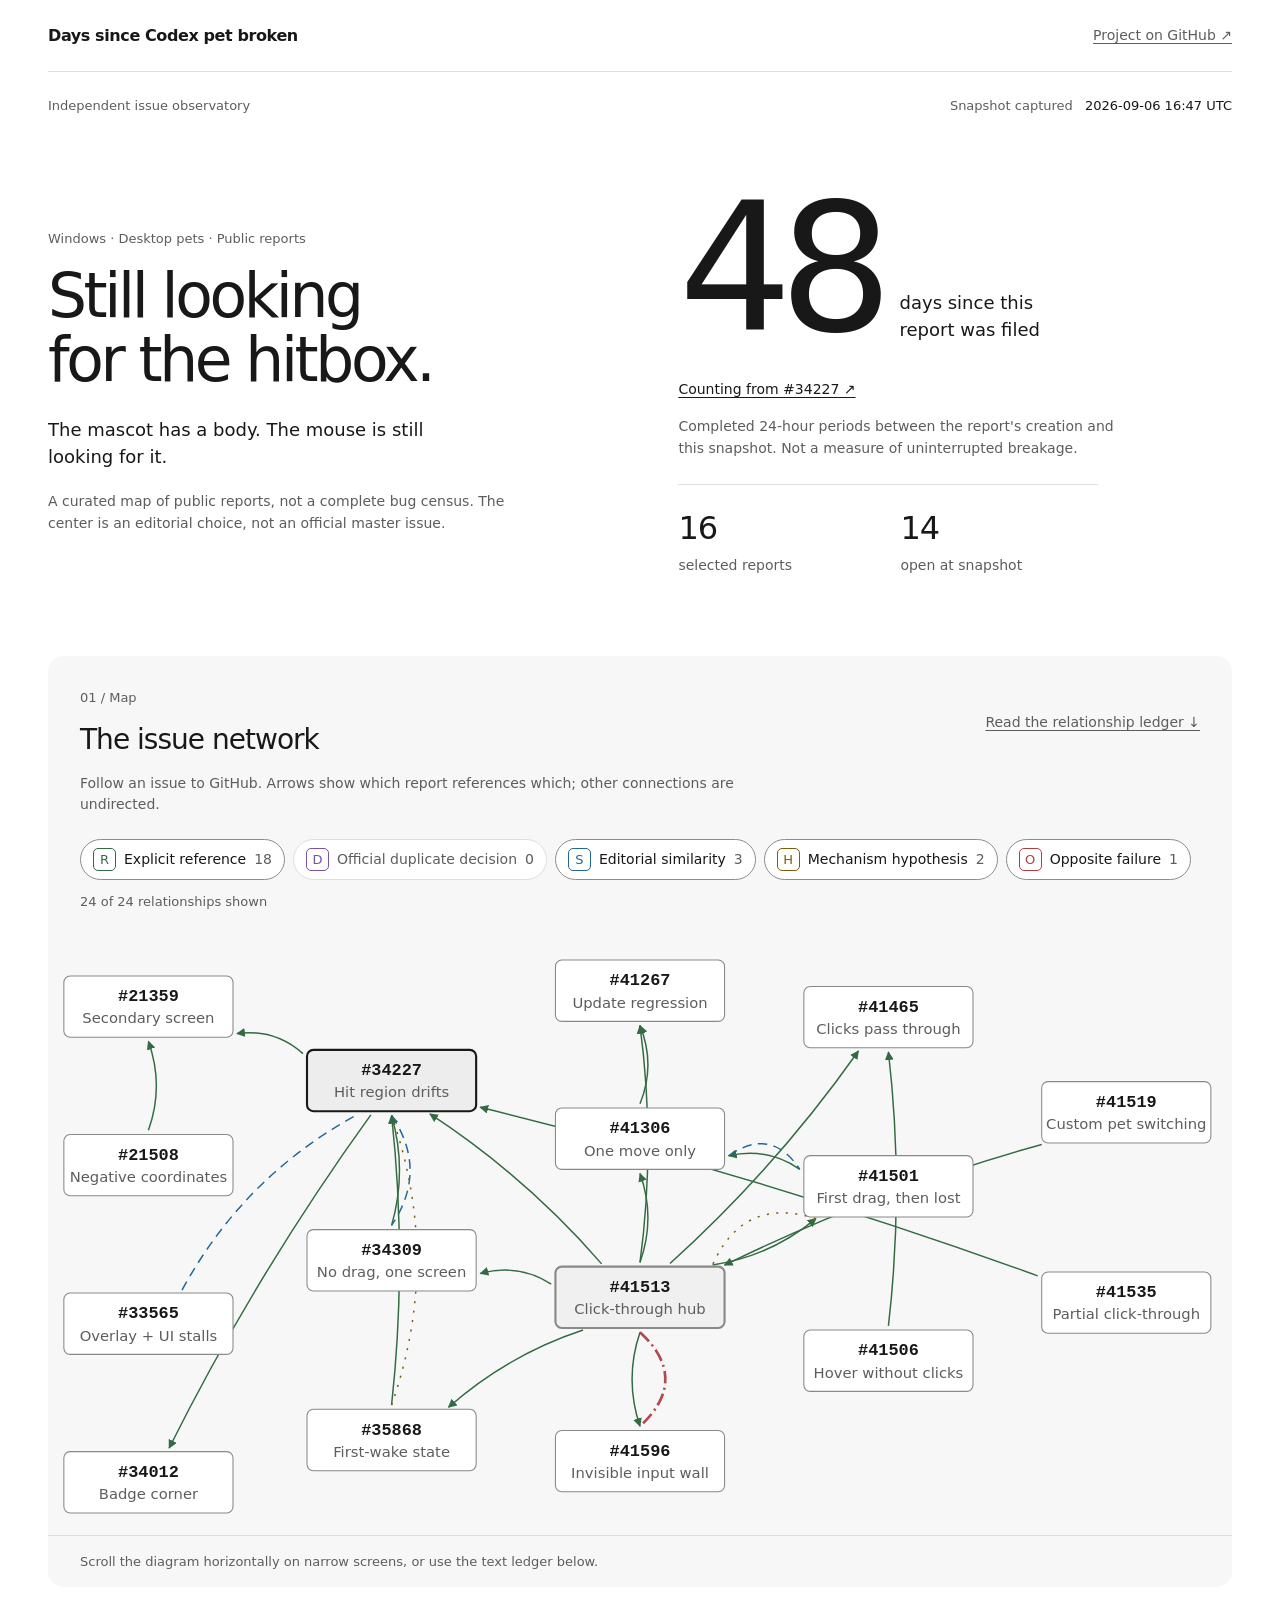
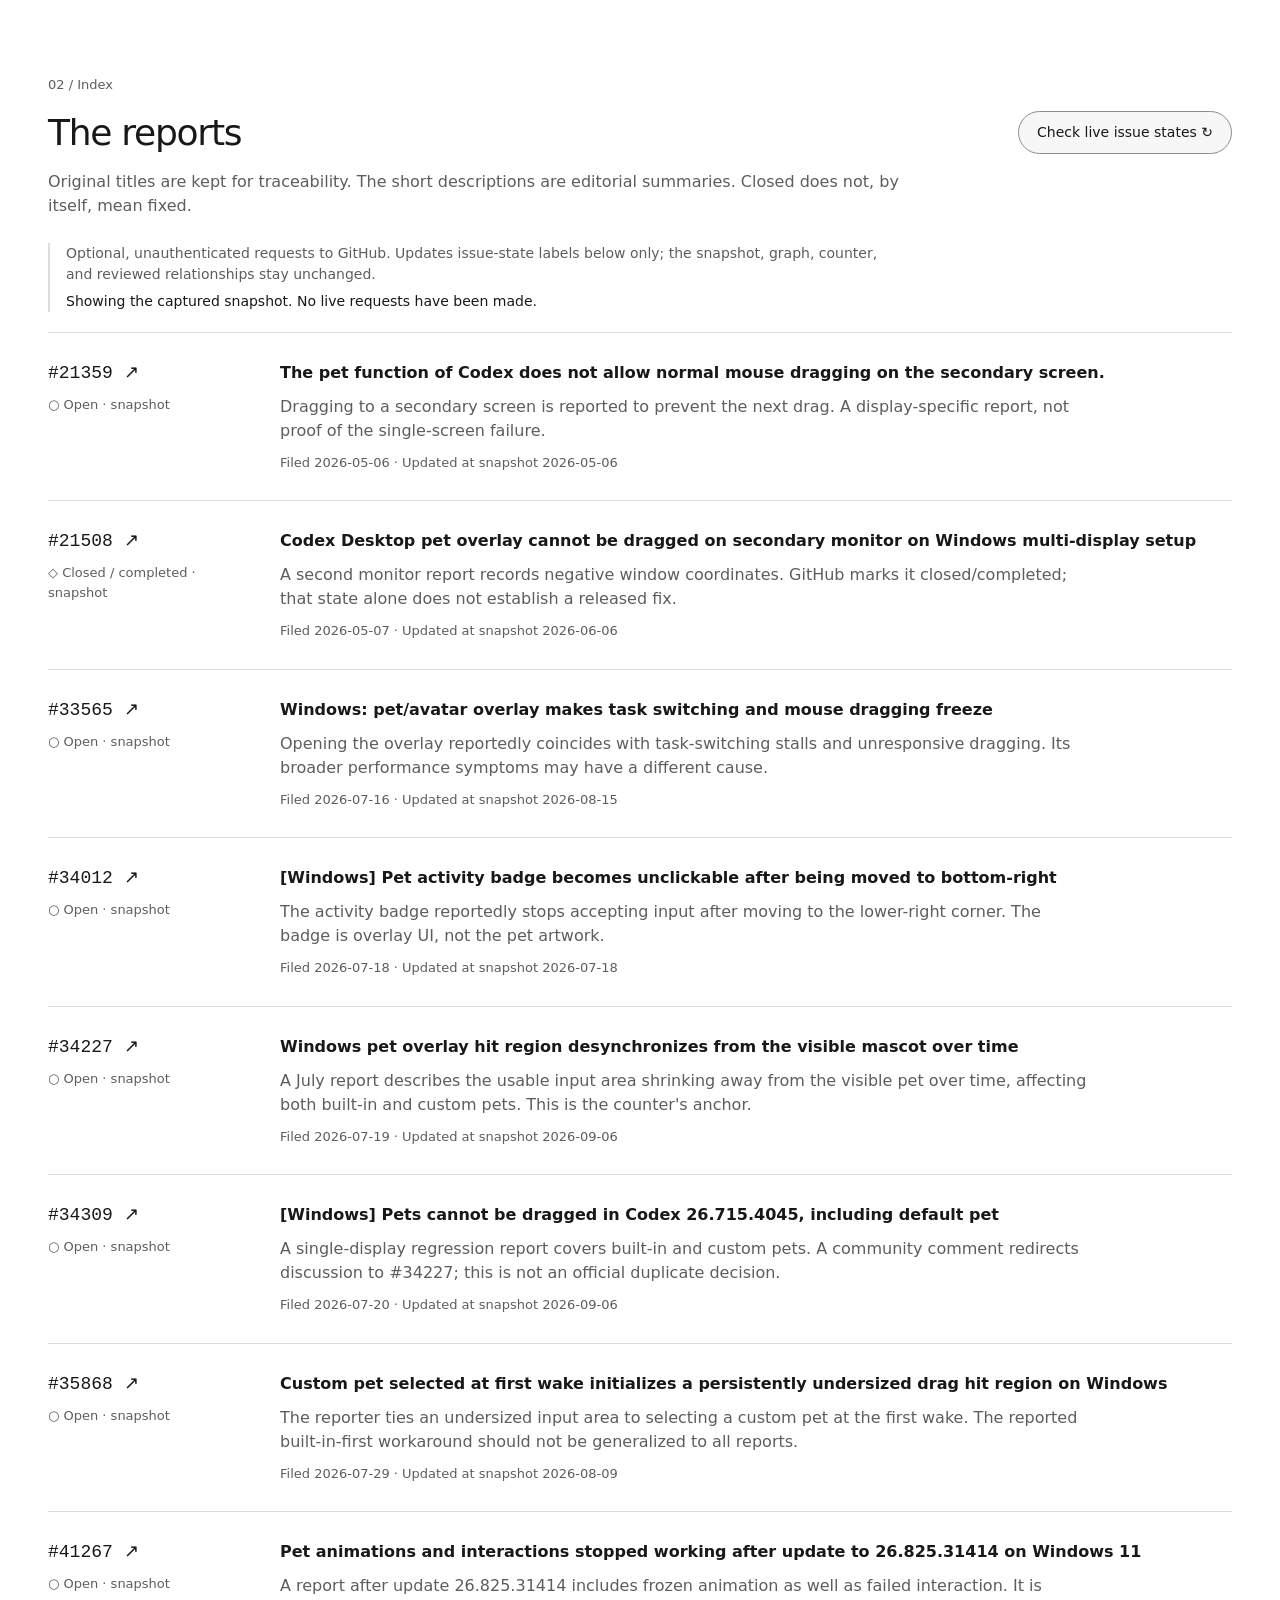
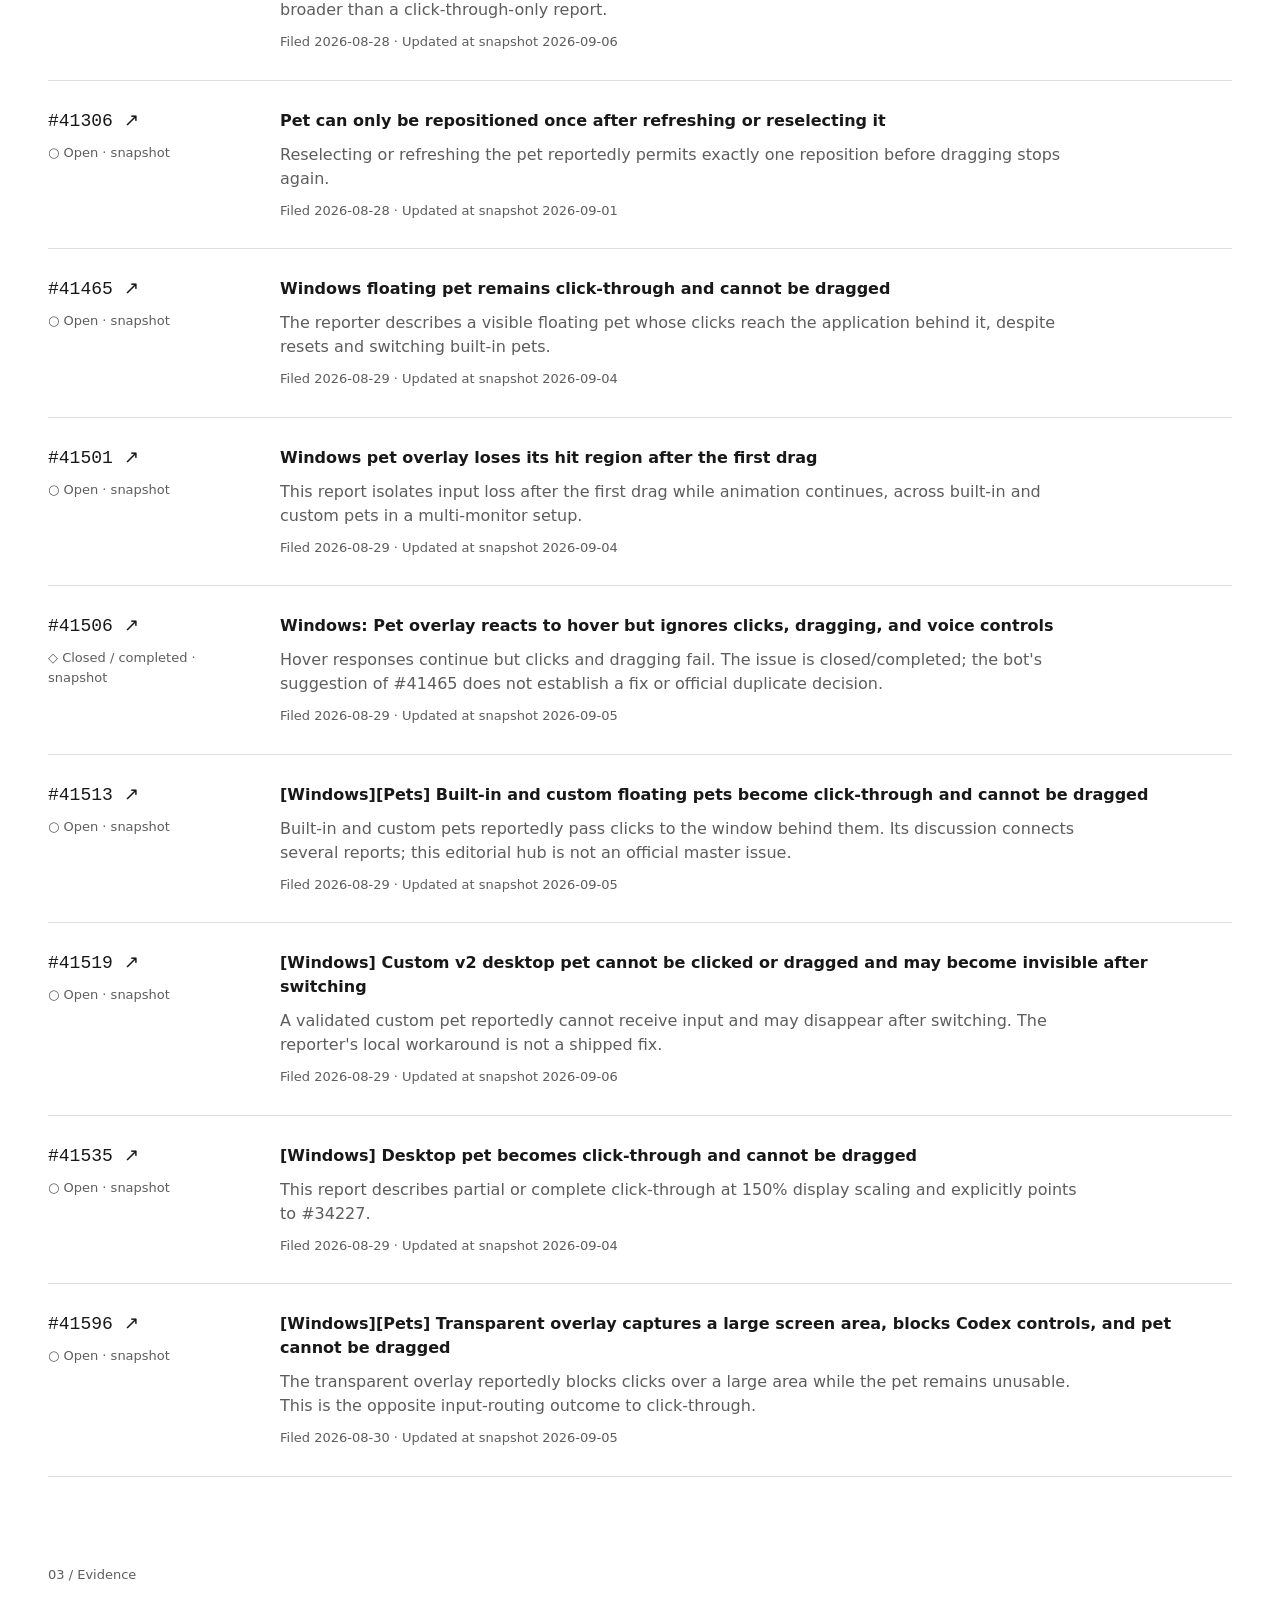
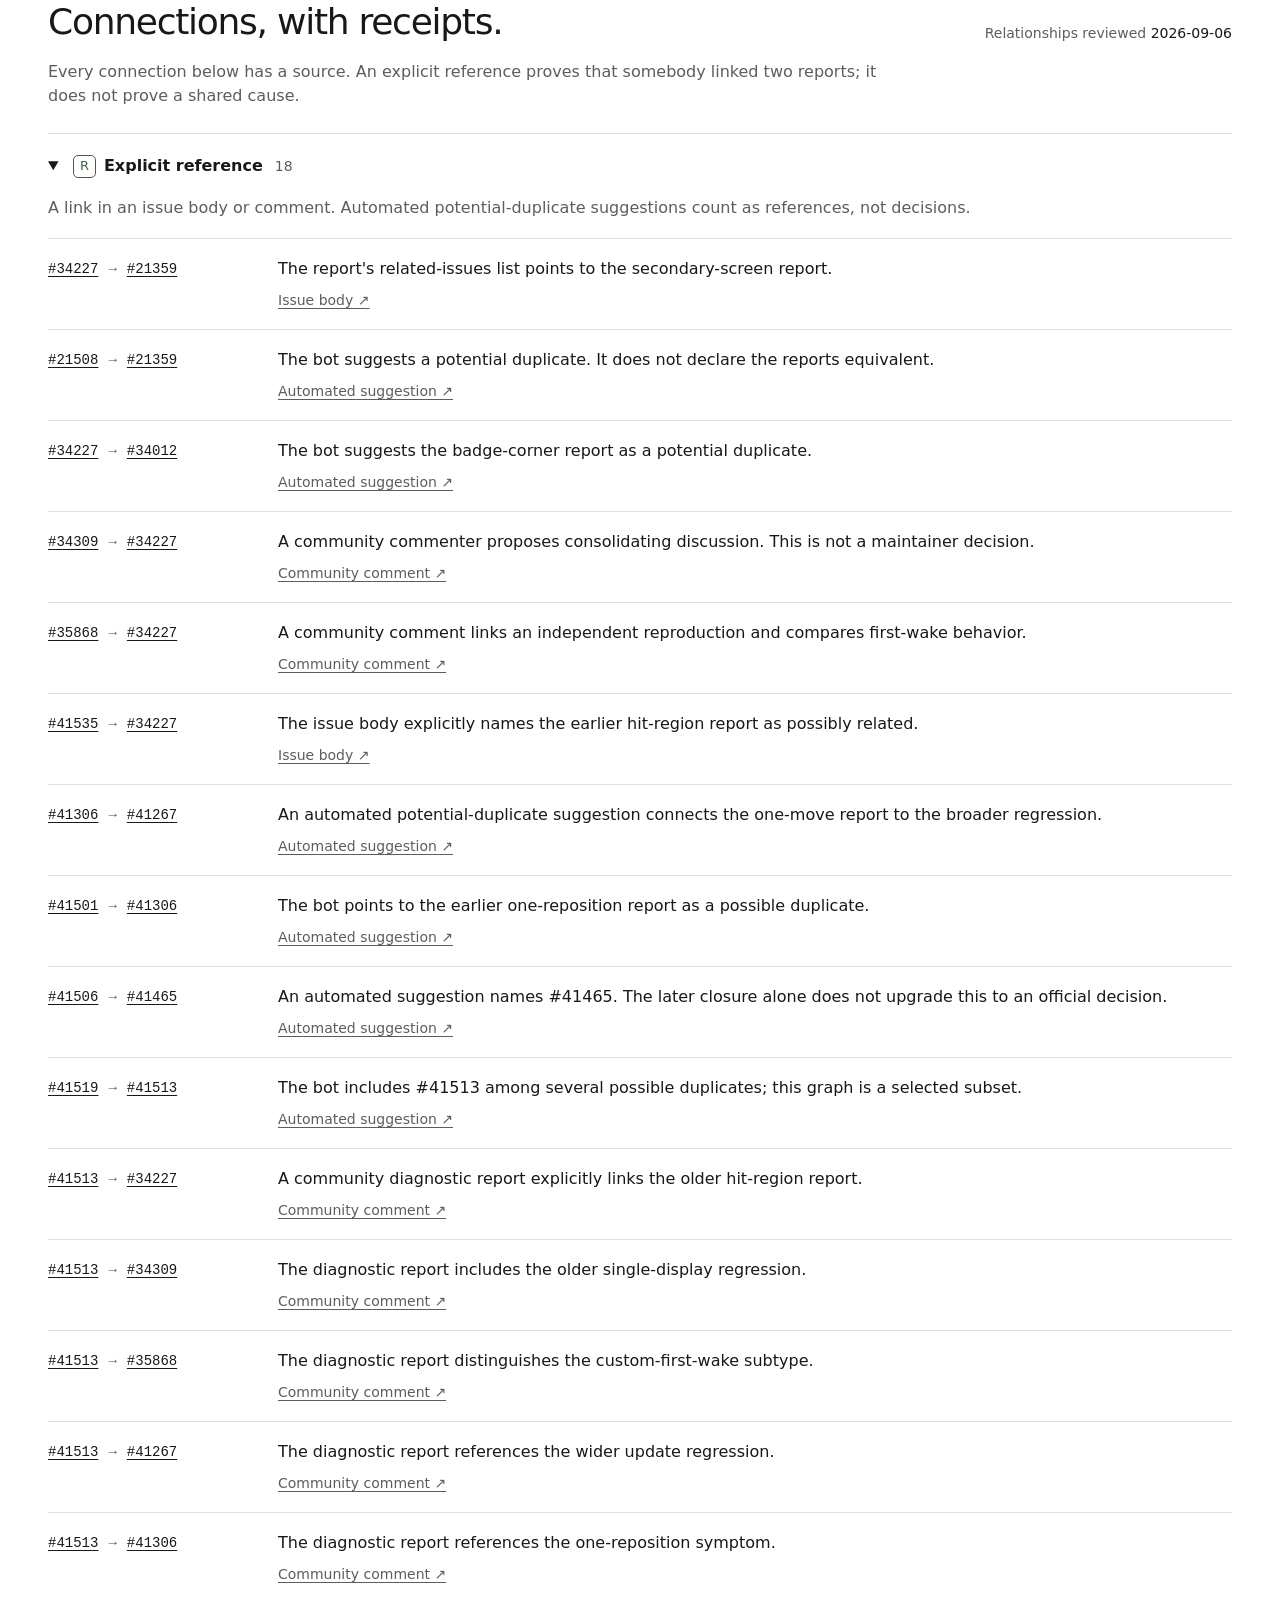
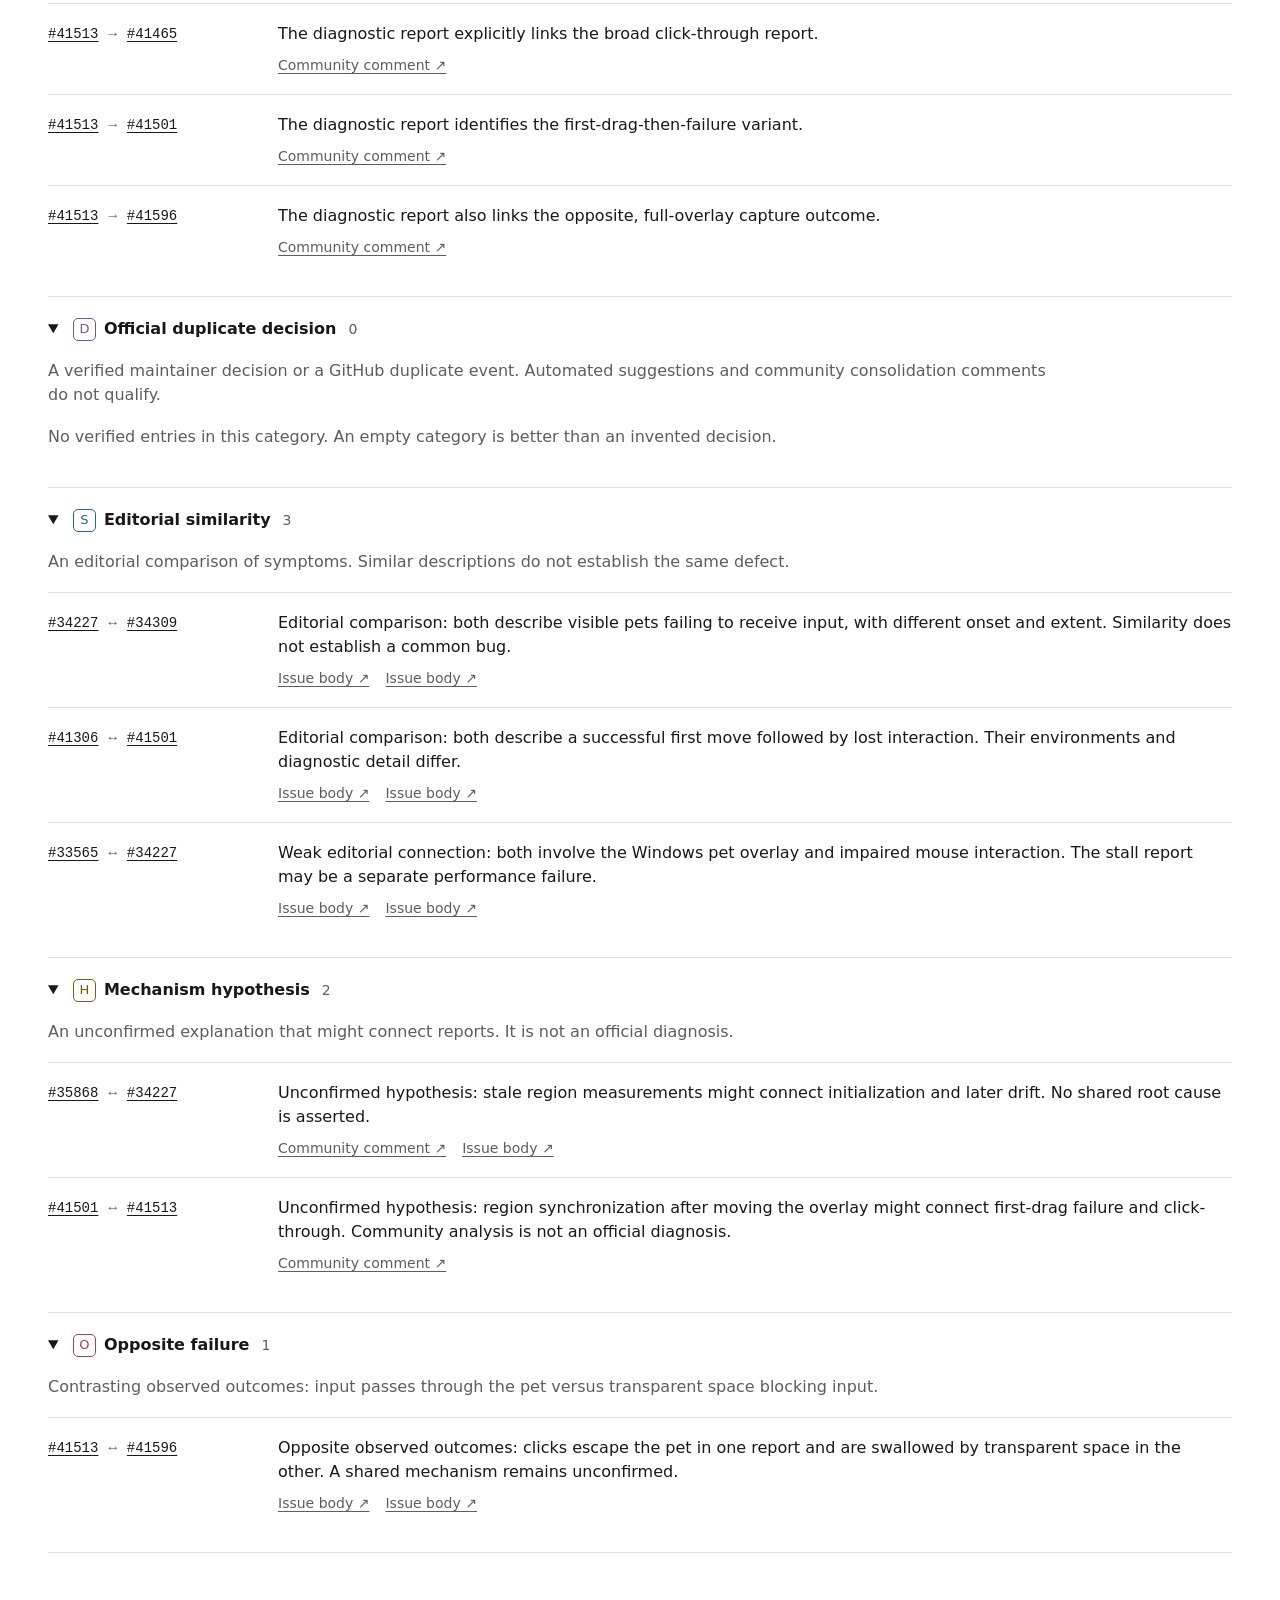
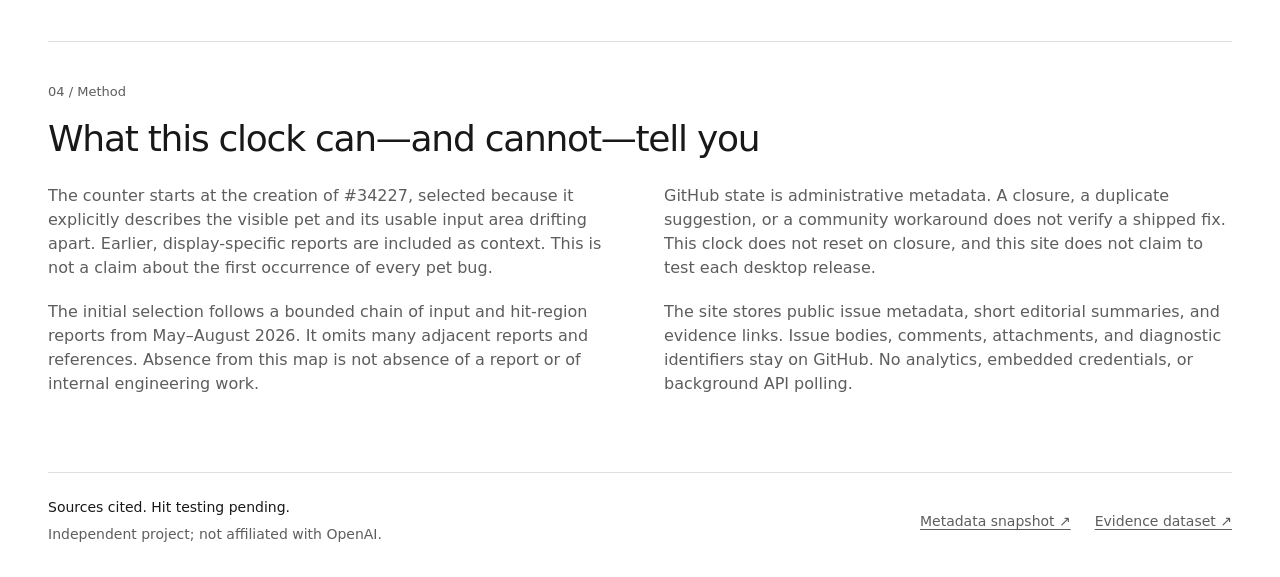
==== commit f5222176: "Adopt restrained product-page typography and open up the observatory" ====
--- a/docs/index.html
+++ b/docs/index.html
@@ -15,24 +15,28 @@
 <body>
   <a class="skip" href="#reports">Skip to issue index</a>
   <header class="masthead">
-    <a class="brand" href="./index.html"><span class="brand-mark" aria-hidden="true">[·]</span>DAYS SINCE / CODEX PET BROKEN</a>
+    <a class="brand" href="./index.html">Days since Codex pet broken</a>
     <div class="masthead-right"><a class="repo-link" href="https://github.com/bikeshed-critic/days-since-codex-pet-broken">Project on GitHub ↗</a></div>
   </header>
   <main>
     <div class="edition"><span>Independent issue observatory</span><span>Snapshot captured <time datetime="2026-09-06T16:47:06Z">2026-09-06 16:47 UTC</time></span></div>
     <div class="observatory">
       <section class="clock" aria-labelledby="headline">
-        <p class="eyebrow">WINDOWS · DESKTOP PETS · PUBLIC REPORTS</p>
-        <h1 id="headline">Still looking for the hitbox.</h1>
-        <div class="counter"><span class="digits">48</span><span class="counter-unit">days since this report was filed</span></div>
-        <a class="anchor-link" href="https://github.com/openai/codex/issues/34227">Counting from #34227 ↗</a>
-        <p class="fine">Completed 24-hour periods between the report&#x27;s creation and this snapshot. Not a measure of uninterrupted breakage.</p>
-        <div class="stats"><div><strong>16</strong><span>selected reports</span></div><div><strong>14</strong><span>open at snapshot</span></div></div>
-        <p class="satire">The mascot has a body. The mouse is still looking for it.</p>
-        <p class="fine">A curated map of public reports, not a complete bug census. The center is an editorial choice, not an official master issue.</p>
+        <div class="clock-copy">
+          <p class="eyebrow">Windows · Desktop pets · Public reports</p>
+          <h1 id="headline">Still looking for the hitbox.</h1>
+          <p class="satire">The mascot has a body. The mouse is still looking for it.</p>
+          <p class="fine">A curated map of public reports, not a complete bug census. The center is an editorial choice, not an official master issue.</p>
+        </div>
+        <div class="clock-reading">
+          <div class="counter"><span class="digits">48</span><span class="counter-unit">days since this report was filed</span></div>
+          <a class="anchor-link" href="https://github.com/openai/codex/issues/34227">Counting from #34227 ↗</a>
+          <p class="fine">Completed 24-hour periods between the report&#x27;s creation and this snapshot. Not a measure of uninterrupted breakage.</p>
+          <div class="stats"><div><strong>16</strong><span>selected reports</span></div><div><strong>14</strong><span>open at snapshot</span></div></div>
+        </div>
       </section>
       <section class="network" aria-labelledby="network-heading">
-        <div class="panel-heading"><div><p class="section-number">01 / MAP</p><h2 id="network-heading">The issue network</h2></div><a href="#relationships">Read the relationship ledger ↓</a></div>
+        <div class="panel-heading"><div><p class="section-number">01 / Map</p><h2 id="network-heading">The issue network</h2></div><a href="#relationships">Read the relationship ledger ↓</a></div>
         <p class="network-hint">Follow an issue to GitHub. Arrows show which report references which; other connections are undirected.</p>
         <fieldset class="filters" hidden><legend>Show relationship types</legend><button type="button" class="filter" data-filter="reference" aria-pressed="true" title="A link in an issue body or comment. Automated potential-duplicate suggestions count as references, not decisions."><span class="type-symbol reference" aria-hidden="true">R</span>Explicit reference<span class="count">18</span></button><button type="button" class="filter" data-filter="official_duplicate" aria-pressed="true" title="A verified maintainer decision or a GitHub duplicate event. Automated suggestions and community consolidation comments do not qualify." disabled><span class="type-symbol official_duplicate" aria-hidden="true">D</span>Official duplicate decision<span class="count">0</span></button><button type="button" class="filter" data-filter="similarity" aria-pressed="true" title="An editorial comparison of symptoms. Similar descriptions do not establish the same defect."><span class="type-symbol similarity" aria-hidden="true">S</span>Editorial similarity<span class="count">3</span></button><button type="button" class="filter" data-filter="hypothesis" aria-pressed="true" title="An unconfirmed explanation that might connect reports. It is not an official diagnosis."><span class="type-symbol hypothesis" aria-hidden="true">H</span>Mechanism hypothesis<span class="count">2</span></button><button type="button" class="filter" data-filter="opposite" aria-pressed="true" title="Contrasting observed outcomes: input passes through the pet versus transparent space blocking input."><span class="type-symbol opposite" aria-hidden="true">O</span>Opposite failure<span class="count">1</span></button></fieldset>
         <p class="filter-count" id="filter-count" role="status" hidden>24 of 24 relationships shown</p>
@@ -41,20 +45,20 @@
       </section>
     </div>
     <section id="reports" class="reports" aria-labelledby="reports-heading">
-      <div class="section-heading"><div><p class="section-number">02 / INDEX</p><h2 id="reports-heading">The reports</h2></div><div class="refresh-controls"><button id="refresh" hidden>Check live issue states ↻</button></div></div>
+      <div class="section-heading"><div><p class="section-number">02 / Index</p><h2 id="reports-heading">The reports</h2></div><div class="refresh-controls"><button id="refresh" hidden>Check live issue states ↻</button></div></div>
       <p class="section-intro">Original titles are kept for traceability. The short descriptions are editorial summaries. Closed does not, by itself, mean fixed.</p>
       <div id="live-note" class="live-note" hidden><p>Optional, unauthenticated requests to GitHub. Updates issue-state labels below only; the snapshot, graph, counter, and reviewed relationships stay unchanged.</p><p id="refresh-status" role="status" aria-live="polite">Showing the captured snapshot. No live requests have been made.</p></div>
       <div class="issue-list"><article class="issue"><div class="issue-number"><a href="https://github.com/openai/codex/issues/21359">#21359 ↗</a><span class="issue-state open" data-state-for="21359">Open · snapshot</span></div><div class="issue-content"><h3><a href="https://github.com/openai/codex/issues/21359">The pet function of Codex does not allow normal mouse dragging on the secondary screen.</a></h3><p>Dragging to a secondary screen is reported to prevent the next drag. A display-specific report, not proof of the single-screen failure.</p><p class="issue-dates">Filed <time datetime="2026-05-06T14:51:51Z">2026-05-06</time> · Updated at snapshot <time datetime="2026-05-06T14:53:36Z">2026-05-06</time></p></div></article><article class="issue"><div class="issue-number"><a href="https://github.com/openai/codex/issues/21508">#21508 ↗</a><span class="issue-state closed" data-state-for="21508">Closed / completed · snapshot</span></div><div class="issue-content"><h3><a href="https://github.com/openai/codex/issues/21508">Codex Desktop pet overlay cannot be dragged on secondary monitor on Windows multi-display setup</a></h3><p>A second monitor report records negative window coordinates. GitHub marks it closed/completed; that state alone does not establish a released fix.</p><p class="issue-dates">Filed <time datetime="2026-05-07T08:04:48Z">2026-05-07</time> · Updated at snapshot <time datetime="2026-06-06T14:18:01Z">2026-06-06</time></p></div></article><article class="issue"><div class="issue-number"><a href="https://github.com/openai/codex/issues/33565">#33565 ↗</a><span class="issue-state open" data-state-for="33565">Open · snapshot</span></div><div class="issue-content"><h3><a href="https://github.com/openai/codex/issues/33565">Windows: pet/avatar overlay makes task switching and mouse dragging freeze</a></h3><p>Opening the overlay reportedly coincides with task-switching stalls and unresponsive dragging. Its broader performance symptoms may have a different cause.</p><p class="issue-dates">Filed <time datetime="2026-07-16T09:54:36Z">2026-07-16</time> · Updated at snapshot <time datetime="2026-08-15T16:03:56Z">2026-08-15</time></p></div></article><article class="issue"><div class="issue-number"><a href="https://github.com/openai/codex/issues/34012">#34012 ↗</a><span class="issue-state open" data-state-for="34012">Open · snapshot</span></div><div class="issue-content"><h3><a href="https://github.com/openai/codex/issues/34012">[Windows] Pet activity badge becomes unclickable after being moved to bottom-right</a></h3><p>The activity badge reportedly stops accepting input after moving to the lower-right corner. The badge is overlay UI, not the pet artwork.</p><p class="issue-dates">Filed <time datetime="2026-07-18T12:59:30Z">2026-07-18</time> · Updated at snapshot <time datetime="2026-07-18T13:00:08Z">2026-07-18</time></p></div></article><article class="issue"><div class="issue-number"><a href="https://github.com/openai/codex/issues/34227">#34227 ↗</a><span class="issue-state open" data-state-for="34227">Open · snapshot</span></div><div class="issue-content"><h3><a href="https://github.com/openai/codex/issues/34227">Windows pet overlay hit region desynchronizes from the visible mascot over time</a></h3><p>A July report describes the usable input area shrinking away from the visible pet over time, affecting both built-in and custom pets. This is the counter&#x27;s anchor.</p><p class="issue-dates">Filed <time datetime="2026-07-19T20:41:57Z">2026-07-19</time> · Updated at snapshot <time datetime="2026-09-06T16:22:29Z">2026-09-06</time></p></div></article><article class="issue"><div class="issue-number"><a href="https://github.com/openai/codex/issues/34309">#34309 ↗</a><span class="issue-state open" data-state-for="34309">Open · snapshot</span></div><div class="issue-content"><h3><a href="https://github.com/openai/codex/issues/34309">[Windows] Pets cannot be dragged in Codex 26.715.4045, including default pet</a></h3><p>A single-display regression report covers built-in and custom pets. A community comment redirects discussion to #34227; this is not an official duplicate decision.</p><p class="issue-dates">Filed <time datetime="2026-07-20T09:34:31Z">2026-07-20</time> · Updated at snapshot <time datetime="2026-09-06T00:09:13Z">2026-09-06</time></p></div></article><article class="issue"><div class="issue-number"><a href="https://github.com/openai/codex/issues/35868">#35868 ↗</a><span class="issue-state open" data-state-for="35868">Open · snapshot</span></div><div class="issue-content"><h3><a href="https://github.com/openai/codex/issues/35868">Custom pet selected at first wake initializes a persistently undersized drag hit region on Windows</a></h3><p>The reporter ties an undersized input area to selecting a custom pet at the first wake. The reported built-in-first workaround should not be generalized to all reports.</p><p class="issue-dates">Filed <time datetime="2026-07-29T02:11:31Z">2026-07-29</time> · Updated at snapshot <time datetime="2026-08-09T13:08:48Z">2026-08-09</time></p></div></article><article class="issue"><div class="issue-number"><a href="https://github.com/openai/codex/issues/41267">#41267 ↗</a><span class="issue-state open" data-state-for="41267">Open · snapshot</span></div><div class="issue-content"><h3><a href="https://github.com/openai/codex/issues/41267">Pet animations and interactions stopped working after update to 26.825.31414 on Windows 11</a></h3><p>A report after update 26.825.31414 includes frozen animation as well as failed interaction. It is broader than a click-through-only report.</p><p class="issue-dates">Filed <time datetime="2026-08-28T05:03:13Z">2026-08-28</time> · Updated at snapshot <time datetime="2026-09-06T03:57:51Z">2026-09-06</time></p></div></article><article class="issue"><div class="issue-number"><a href="https://github.com/openai/codex/issues/41306">#41306 ↗</a><span class="issue-state open" data-state-for="41306">Open · snapshot</span></div><div class="issue-content"><h3><a href="https://github.com/openai/codex/issues/41306">Pet can only be repositioned once after refreshing or reselecting it</a></h3><p>Reselecting or refreshing the pet reportedly permits exactly one reposition before dragging stops again.</p><p class="issue-dates">Filed <time datetime="2026-08-28T09:21:48Z">2026-08-28</time> · Updated at snapshot <time datetime="2026-09-01T00:00:54Z">2026-09-01</time></p></div></article><article class="issue"><div class="issue-number"><a href="https://github.com/openai/codex/issues/41465">#41465 ↗</a><span class="issue-state open" data-state-for="41465">Open · snapshot</span></div><div class="issue-content"><h3><a href="https://github.com/openai/codex/issues/41465">Windows floating pet remains click-through and cannot be dragged</a></h3><p>The reporter describes a visible floating pet whose clicks reach the application behind it, despite resets and switching built-in pets.</p><p class="issue-dates">Filed <time datetime="2026-08-29T04:01:57Z">2026-08-29</time> · Updated at snapshot <time datetime="2026-09-04T13:02:28Z">2026-09-04</time></p></div></article><article class="issue"><div class="issue-number"><a href="https://github.com/openai/codex/issues/41501">#41501 ↗</a><span class="issue-state open" data-state-for="41501">Open · snapshot</span></div><div class="issue-content"><h3><a href="https://github.com/openai/codex/issues/41501">Windows pet overlay loses its hit region after the first drag</a></h3><p>This report isolates input loss after the first drag while animation continues, across built-in and custom pets in a multi-monitor setup.</p><p class="issue-dates">Filed <time datetime="2026-08-29T08:40:26Z">2026-08-29</time> · Updated at snapshot <time datetime="2026-09-04T17:09:15Z">2026-09-04</time></p></div></article><article class="issue"><div class="issue-number"><a href="https://github.com/openai/codex/issues/41506">#41506 ↗</a><span class="issue-state closed" data-state-for="41506">Closed / completed · snapshot</span></div><div class="issue-content"><h3><a href="https://github.com/openai/codex/issues/41506">Windows: Pet overlay reacts to hover but ignores clicks, dragging, and voice controls</a></h3><p>Hover responses continue but clicks and dragging fail. The issue is closed/completed; the bot&#x27;s suggestion of #41465 does not establish a fix or official duplicate decision.</p><p class="issue-dates">Filed <time datetime="2026-08-29T09:27:44Z">2026-08-29</time> · Updated at snapshot <time datetime="2026-09-05T07:12:01Z">2026-09-05</time></p></div></article><article class="issue"><div class="issue-number"><a href="https://github.com/openai/codex/issues/41513">#41513 ↗</a><span class="issue-state open" data-state-for="41513">Open · snapshot</span></div><div class="issue-content"><h3><a href="https://github.com/openai/codex/issues/41513">[Windows][Pets] Built-in and custom floating pets become click-through and cannot be dragged</a></h3><p>Built-in and custom pets reportedly pass clicks to the window behind them. Its discussion connects several reports; this editorial hub is not an official master issue.</p><p class="issue-dates">Filed <time datetime="2026-08-29T10:09:49Z">2026-08-29</time> · Updated at snapshot <time datetime="2026-09-05T17:04:23Z">2026-09-05</time></p></div></article><article class="issue"><div class="issue-number"><a href="https://github.com/openai/codex/issues/41519">#41519 ↗</a><span class="issue-state open" data-state-for="41519">Open · snapshot</span></div><div class="issue-content"><h3><a href="https://github.com/openai/codex/issues/41519">[Windows] Custom v2 desktop pet cannot be clicked or dragged and may become invisible after switching</a></h3><p>A validated custom pet reportedly cannot receive input and may disappear after switching. The reporter&#x27;s local workaround is not a shipped fix.</p><p class="issue-dates">Filed <time datetime="2026-08-29T10:46:29Z">2026-08-29</time> · Updated at snapshot <time datetime="2026-09-06T10:39:14Z">2026-09-06</time></p></div></article><article class="issue"><div class="issue-number"><a href="https://github.com/openai/codex/issues/41535">#41535 ↗</a><span class="issue-state open" data-state-for="41535">Open · snapshot</span></div><div class="issue-content"><h3><a href="https://github.com/openai/codex/issues/41535">[Windows] Desktop pet becomes click-through and cannot be dragged</a></h3><p>This report describes partial or complete click-through at 150% display scaling and explicitly points to #34227.</p><p class="issue-dates">Filed <time datetime="2026-08-29T13:37:13Z">2026-08-29</time> · Updated at snapshot <time datetime="2026-09-04T03:48:35Z">2026-09-04</time></p></div></article><article class="issue"><div class="issue-number"><a href="https://github.com/openai/codex/issues/41596">#41596 ↗</a><span class="issue-state open" data-state-for="41596">Open · snapshot</span></div><div class="issue-content"><h3><a href="https://github.com/openai/codex/issues/41596">[Windows][Pets] Transparent overlay captures a large screen area, blocks Codex controls, and pet cannot be dragged</a></h3><p>The transparent overlay reportedly blocks clicks over a large area while the pet remains unusable. This is the opposite input-routing outcome to click-through.</p><p class="issue-dates">Filed <time datetime="2026-08-30T02:41:45Z">2026-08-30</time> · Updated at snapshot <time datetime="2026-09-05T03:19:10Z">2026-09-05</time></p></div></article></div>
     </section>
     <section id="relationships" class="relationships" aria-labelledby="relationships-heading">
-      <div class="section-heading"><div><p class="section-number">03 / EVIDENCE</p><h2 id="relationships-heading">Connections, with receipts.</h2></div><p class="review-date">Relationships reviewed <time datetime="2026-09-06">2026-09-06</time></p></div>
+      <div class="section-heading"><div><p class="section-number">03 / Evidence</p><h2 id="relationships-heading">Connections, with receipts.</h2></div><p class="review-date">Relationships reviewed <time datetime="2026-09-06">2026-09-06</time></p></div>
       <p class="section-intro">Every connection below has a source. An explicit reference proves that somebody linked two reports; it does not prove a shared cause.</p>
       <div class="relationship-groups"><details class="relationship-group" open><summary><span class="type-symbol reference" aria-hidden="true">R</span><span>Explicit reference</span><span class="group-count">18</span></summary><p class="type-description">A link in an issue body or comment. Automated potential-duplicate suggestions count as references, not decisions.</p><ol class="edge-ledger"><li><div class="edge-pair"><a href="https://github.com/openai/codex/issues/34227">#34227</a><span aria-hidden="true">→</span><a href="https://github.com/openai/codex/issues/21359">#21359</a></div><div><p>The report&#x27;s related-issues list points to the secondary-screen report.</p><div class="sources"><a href="https://github.com/openai/codex/issues/34227">Issue body ↗</a></div></div></li><li><div class="edge-pair"><a href="https://github.com/openai/codex/issues/21508">#21508</a><span aria-hidden="true">→</span><a href="https://github.com/openai/codex/issues/21359">#21359</a></div><div><p>The bot suggests a potential duplicate. It does not declare the reports equivalent.</p><div class="sources"><a href="https://github.com/openai/codex/issues/21508#issuecomment-4395314808">Automated suggestion ↗</a></div></div></li><li><div class="edge-pair"><a href="https://github.com/openai/codex/issues/34227">#34227</a><span aria-hidden="true">→</span><a href="https://github.com/openai/codex/issues/34012">#34012</a></div><div><p>The bot suggests the badge-corner report as a potential duplicate.</p><div class="sources"><a href="https://github.com/openai/codex/issues/34227#issuecomment-5017307121">Automated suggestion ↗</a></div></div></li><li><div class="edge-pair"><a href="https://github.com/openai/codex/issues/34309">#34309</a><span aria-hidden="true">→</span><a href="https://github.com/openai/codex/issues/34227">#34227</a></div><div><p>A community commenter proposes consolidating discussion. This is not a maintainer decision.</p><div class="sources"><a href="https://github.com/openai/codex/issues/34309#issuecomment-5021993191">Community comment ↗</a></div></div></li><li><div class="edge-pair"><a href="https://github.com/openai/codex/issues/35868">#35868</a><span aria-hidden="true">→</span><a href="https://github.com/openai/codex/issues/34227">#34227</a></div><div><p>A community comment links an independent reproduction and compares first-wake behavior.</p><div class="sources"><a href="https://github.com/openai/codex/issues/35868#issuecomment-5231681985">Community comment ↗</a></div></div></li><li><div class="edge-pair"><a href="https://github.com/openai/codex/issues/41535">#41535</a><span aria-hidden="true">→</span><a href="https://github.com/openai/codex/issues/34227">#34227</a></div><div><p>The issue body explicitly names the earlier hit-region report as possibly related.</p><div class="sources"><a href="https://github.com/openai/codex/issues/41535">Issue body ↗</a></div></div></li><li><div class="edge-pair"><a href="https://github.com/openai/codex/issues/41306">#41306</a><span aria-hidden="true">→</span><a href="https://github.com/openai/codex/issues/41267">#41267</a></div><div><p>An automated potential-duplicate suggestion connects the one-move report to the broader regression.</p><div class="sources"><a href="https://github.com/openai/codex/issues/41306#issuecomment-5450793645">Automated suggestion ↗</a></div></div></li><li><div class="edge-pair"><a href="https://github.com/openai/codex/issues/41501">#41501</a><span aria-hidden="true">→</span><a href="https://github.com/openai/codex/issues/41306">#41306</a></div><div><p>The bot points to the earlier one-reposition report as a possible duplicate.</p><div class="sources"><a href="https://github.com/openai/codex/issues/41501#issuecomment-5461357271">Automated suggestion ↗</a></div></div></li><li><div class="edge-pair"><a href="https://github.com/openai/codex/issues/41506">#41506</a><span aria-hidden="true">→</span><a href="https://github.com/openai/codex/issues/41465">#41465</a></div><div><p>An automated suggestion names #41465. The later closure alone does not upgrade this to an official decision.</p><div class="sources"><a href="https://github.com/openai/codex/issues/41506#issuecomment-5461552857">Automated suggestion ↗</a></div></div></li><li><div class="edge-pair"><a href="https://github.com/openai/codex/issues/41519">#41519</a><span aria-hidden="true">→</span><a href="https://github.com/openai/codex/issues/41513">#41513</a></div><div><p>The bot includes #41513 among several possible duplicates; this graph is a selected subset.</p><div class="sources"><a href="https://github.com/openai/codex/issues/41519#issuecomment-5461889210">Automated suggestion ↗</a></div></div></li><li><div class="edge-pair"><a href="https://github.com/openai/codex/issues/41513">#41513</a><span aria-hidden="true">→</span><a href="https://github.com/openai/codex/issues/34227">#34227</a></div><div><p>A community diagnostic report explicitly links the older hit-region report.</p><div class="sources"><a href="https://github.com/openai/codex/issues/41513#issuecomment-5474465932">Community comment ↗</a></div></div></li><li><div class="edge-pair"><a href="https://github.com/openai/codex/issues/41513">#41513</a><span aria-hidden="true">→</span><a href="https://github.com/openai/codex/issues/34309">#34309</a></div><div><p>The diagnostic report includes the older single-display regression.</p><div class="sources"><a href="https://github.com/openai/codex/issues/41513#issuecomment-5474465932">Community comment ↗</a></div></div></li><li><div class="edge-pair"><a href="https://github.com/openai/codex/issues/41513">#41513</a><span aria-hidden="true">→</span><a href="https://github.com/openai/codex/issues/35868">#35868</a></div><div><p>The diagnostic report distinguishes the custom-first-wake subtype.</p><div class="sources"><a href="https://github.com/openai/codex/issues/41513#issuecomment-5474465932">Community comment ↗</a></div></div></li><li><div class="edge-pair"><a href="https://github.com/openai/codex/issues/41513">#41513</a><span aria-hidden="true">→</span><a href="https://github.com/openai/codex/issues/41267">#41267</a></div><div><p>The diagnostic report references the wider update regression.</p><div class="sources"><a href="https://github.com/openai/codex/issues/41513#issuecomment-5474465932">Community comment ↗</a></div></div></li><li><div class="edge-pair"><a href="https://github.com/openai/codex/issues/41513">#41513</a><span aria-hidden="true">→</span><a href="https://github.com/openai/codex/issues/41306">#41306</a></div><div><p>The diagnostic report references the one-reposition symptom.</p><div class="sources"><a href="https://github.com/openai/codex/issues/41513#issuecomment-5474465932">Community comment ↗</a></div></div></li><li><div class="edge-pair"><a href="https://github.com/openai/codex/issues/41513">#41513</a><span aria-hidden="true">→</span><a href="https://github.com/openai/codex/issues/41465">#41465</a></div><div><p>The diagnostic report explicitly links the broad click-through report.</p><div class="sources"><a href="https://github.com/openai/codex/issues/41513#issuecomment-5474465932">Community comment ↗</a></div></div></li><li><div class="edge-pair"><a href="https://github.com/openai/codex/issues/41513">#41513</a><span aria-hidden="true">→</span><a href="https://github.com/openai/codex/issues/41501">#41501</a></div><div><p>The diagnostic report identifies the first-drag-then-failure variant.</p><div class="sources"><a href="https://github.com/openai/codex/issues/41513#issuecomment-5474465932">Community comment ↗</a></div></div></li><li><div class="edge-pair"><a href="https://github.com/openai/codex/issues/41513">#41513</a><span aria-hidden="true">→</span><a href="https://github.com/openai/codex/issues/41596">#41596</a></div><div><p>The diagnostic report also links the opposite, full-overlay capture outcome.</p><div class="sources"><a href="https://github.com/openai/codex/issues/41513#issuecomment-5474465932">Community comment ↗</a></div></div></li></ol></details><details class="relationship-group" open><summary><span class="type-symbol official_duplicate" aria-hidden="true">D</span><span>Official duplicate decision</span><span class="group-count">0</span></summary><p class="type-description">A verified maintainer decision or a GitHub duplicate event. Automated suggestions and community consolidation comments do not qualify.</p><p class="empty-category">No verified entries in this category. An empty category is better than an invented decision.</p></details><details class="relationship-group" open><summary><span class="type-symbol similarity" aria-hidden="true">S</span><span>Editorial similarity</span><span class="group-count">3</span></summary><p class="type-description">An editorial comparison of symptoms. Similar descriptions do not establish the same defect.</p><ol class="edge-ledger"><li><div class="edge-pair"><a href="https://github.com/openai/codex/issues/34227">#34227</a><span aria-hidden="true">↔</span><a href="https://github.com/openai/codex/issues/34309">#34309</a></div><div><p>Editorial comparison: both describe visible pets failing to receive input, with different onset and extent. Similarity does not establish a common bug.</p><div class="sources"><a href="https://github.com/openai/codex/issues/34227">Issue body ↗</a> <a href="https://github.com/openai/codex/issues/34309">Issue body ↗</a></div></div></li><li><div class="edge-pair"><a href="https://github.com/openai/codex/issues/41306">#41306</a><span aria-hidden="true">↔</span><a href="https://github.com/openai/codex/issues/41501">#41501</a></div><div><p>Editorial comparison: both describe a successful first move followed by lost interaction. Their environments and diagnostic detail differ.</p><div class="sources"><a href="https://github.com/openai/codex/issues/41306">Issue body ↗</a> <a href="https://github.com/openai/codex/issues/41501">Issue body ↗</a></div></div></li><li><div class="edge-pair"><a href="https://github.com/openai/codex/issues/33565">#33565</a><span aria-hidden="true">↔</span><a href="https://github.com/openai/codex/issues/34227">#34227</a></div><div><p>Weak editorial connection: both involve the Windows pet overlay and impaired mouse interaction. The stall report may be a separate performance failure.</p><div class="sources"><a href="https://github.com/openai/codex/issues/33565">Issue body ↗</a> <a href="https://github.com/openai/codex/issues/34227">Issue body ↗</a></div></div></li></ol></details><details class="relationship-group" open><summary><span class="type-symbol hypothesis" aria-hidden="true">H</span><span>Mechanism hypothesis</span><span class="group-count">2</span></summary><p class="type-description">An unconfirmed explanation that might connect reports. It is not an official diagnosis.</p><ol class="edge-ledger"><li><div class="edge-pair"><a href="https://github.com/openai/codex/issues/35868">#35868</a><span aria-hidden="true">↔</span><a href="https://github.com/openai/codex/issues/34227">#34227</a></div><div><p>Unconfirmed hypothesis: stale region measurements might connect initialization and later drift. No shared root cause is asserted.</p><div class="sources"><a href="https://github.com/openai/codex/issues/35868#issuecomment-5231681985">Community comment ↗</a> <a href="https://github.com/openai/codex/issues/34227">Issue body ↗</a></div></div></li><li><div class="edge-pair"><a href="https://github.com/openai/codex/issues/41501">#41501</a><span aria-hidden="true">↔</span><a href="https://github.com/openai/codex/issues/41513">#41513</a></div><div><p>Unconfirmed hypothesis: region synchronization after moving the overlay might connect first-drag failure and click-through. Community analysis is not an official diagnosis.</p><div class="sources"><a href="https://github.com/openai/codex/issues/41513#issuecomment-5474465932">Community comment ↗</a></div></div></li></ol></details><details class="relationship-group" open><summary><span class="type-symbol opposite" aria-hidden="true">O</span><span>Opposite failure</span><span class="group-count">1</span></summary><p class="type-description">Contrasting observed outcomes: input passes through the pet versus transparent space blocking input.</p><ol class="edge-ledger"><li><div class="edge-pair"><a href="https://github.com/openai/codex/issues/41513">#41513</a><span aria-hidden="true">↔</span><a href="https://github.com/openai/codex/issues/41596">#41596</a></div><div><p>Opposite observed outcomes: clicks escape the pet in one report and are swallowed by transparent space in the other. A shared mechanism remains unconfirmed.</p><div class="sources"><a href="https://github.com/openai/codex/issues/41513">Issue body ↗</a> <a href="https://github.com/openai/codex/issues/41596">Issue body ↗</a></div></div></li></ol></details></div>
     </section>
-    <section class="method" aria-labelledby="method-heading"><p class="section-number">04 / METHOD</p><h2 id="method-heading">What this clock can—and cannot—tell you</h2><div class="method-grid"><p>The counter starts at the creation of #34227, selected because it explicitly describes the visible pet and its usable input area drifting apart. Earlier, display-specific reports are included as context. This is not a claim about the first occurrence of every pet bug.</p><p>GitHub state is administrative metadata. A closure, a duplicate suggestion, or a community workaround does not verify a shipped fix. This clock does not reset on closure, and this site does not claim to test each desktop release.</p><p>The initial selection follows a bounded chain of input and hit-region reports from May–August 2026. It omits many adjacent reports and references. Absence from this map is not absence of a report or of internal engineering work.</p><p>The site stores public issue metadata, short editorial summaries, and evidence links. Issue bodies, comments, attachments, and diagnostic identifiers stay on GitHub. No analytics, embedded credentials, or background API polling.</p></div></section>
+    <section class="method" aria-labelledby="method-heading"><p class="section-number">04 / Method</p><h2 id="method-heading">What this clock can—and cannot—tell you</h2><div class="method-grid"><p>The counter starts at the creation of #34227, selected because it explicitly describes the visible pet and its usable input area drifting apart. Earlier, display-specific reports are included as context. This is not a claim about the first occurrence of every pet bug.</p><p>GitHub state is administrative metadata. A closure, a duplicate suggestion, or a community workaround does not verify a shipped fix. This clock does not reset on closure, and this site does not claim to test each desktop release.</p><p>The initial selection follows a bounded chain of input and hit-region reports from May–August 2026. It omits many adjacent reports and references. Absence from this map is not absence of a report or of internal engineering work.</p><p>The site stores public issue metadata, short editorial summaries, and evidence links. Issue bodies, comments, attachments, and diagnostic identifiers stay on GitHub. No analytics, embedded credentials, or background API polling.</p></div></section>
     <noscript><p class="no-script">The full snapshot and source ledger work without JavaScript. Relationship filters and the optional live check require JavaScript.</p></noscript>
   </main>
-  <footer><div><strong>Facts first. Satire second. Hit testing pending.</strong><p>Independent project; not affiliated with OpenAI.</p></div><div class="data-links"><a href="./data/snapshot.json">Metadata snapshot ↗</a><a href="./data/evidence.json">Evidence dataset ↗</a></div></footer>
-  <script id="page-data" type="application/json">{"locale": "en", "issueNumbers": [21359, 21508, 33565, 34012, 34227, 34309, 35868, 41267, 41306, 41465, 41501, 41506, 41513, 41519, 41535, 41596], "relationshipCount": 24, "messages": {"page_title": "Days since Codex pet broken — Issue observatory", "description": "An independent, source-linked observatory of Codex desktop-pet input failures. Reports, references, and hypotheses kept distinct.", "skip": "Skip to issue index", "brand": "DAYS SINCE / CODEX PET BROKEN", "independent": "Independent issue observatory", "map_section": "01 / MAP", "index_section": "02 / INDEX", "evidence_section": "03 / EVIDENCE", "method_section": "04 / METHOD", "language_label": "Language", "repository": "Project on GitHub", "eyebrow": "WINDOWS · DESKTOP PETS · PUBLIC REPORTS", "headline": "Still looking for the hitbox.", "counter_unit": "days since this report was filed", "counter_anchor": "Counting from #{number}", "counter_detail": "Completed 24-hour periods between the report's creation and this snapshot. Not a measure of uninterrupted breakage.", "captured": "Snapshot captured", "reviewed": "Relationships reviewed", "selected": "selected reports", "open_at_snapshot": "open at snapshot", "satire": "The mascot has a body. The mouse is still looking for it.", "scope": "A curated map of public reports, not a complete bug census. The center is an editorial choice, not an official master issue.", "network_title": "The issue network", "network_hint": "Follow an issue to GitHub. Arrows show which report references which; other connections are undirected.", "graph_title": "Network of {count} selected desktop-pet reports", "graph_description": "Each labeled node links to its GitHub issue. The relationship ledger below gives a text equivalent, source links, and the meaning of every connection.", "graph_scroll": "Scroll the diagram horizontally on narrow screens, or use the text ledger below.", "ledger_link": "Read the relationship ledger", "filters_label": "Show relationship types", "filter_count": "{visible} of {total} relationships shown", "reference": "Explicit reference", "official_duplicate": "Official duplicate decision", "similarity": "Editorial similarity", "hypothesis": "Mechanism hypothesis", "opposite": "Opposite failure", "reference_description": "A link in an issue body or comment. Automated potential-duplicate suggestions count as references, not decisions.", "official_duplicate_description": "A verified maintainer decision or a GitHub duplicate event. Automated suggestions and community consolidation comments do not qualify.", "similarity_description": "An editorial comparison of symptoms. Similar descriptions do not establish the same defect.", "hypothesis_description": "An unconfirmed explanation that might connect reports. It is not an official diagnosis.", "opposite_description": "Contrasting observed outcomes: input passes through the pet versus transparent space blocking input.", "index_title": "The reports", "index_intro": "Original titles are kept for traceability. The short descriptions are editorial summaries. Closed does not, by itself, mean fixed.", "refresh": "Check live issue states", "refreshing": "Checking GitHub…", "refresh_hint": "Optional, unauthenticated requests to GitHub. Updates issue-state labels below only; the snapshot, graph, counter, and reviewed relationships stay unchanged.", "refresh_success": "Checked {count} of {total} issue states at {time}.", "refresh_partial": "Checked {count} of {total} issue states at {time}. Unavailable issues retain their previous labels.", "refresh_failed": "GitHub is unavailable or rate-limited. Previous labels and the static snapshot are preserved.", "refresh_cooldown": "You can check again in one minute.", "snapshot_only": "Showing the captured snapshot. No live requests have been made.", "snapshot": "snapshot", "live": "live", "open": "Open", "closed": "Closed", "completed": "completed", "not_planned": "not planned", "reopened": "reopened", "duplicate": "duplicate", "unknown_reason": "reason unspecified", "filed": "Filed", "updated": "Updated at snapshot", "issue_link": "Open issue #{number} on GitHub: {title}", "relationship_title": "Connections, with receipts.", "relationship_intro": "Every connection below has a source. An explicit reference proves that somebody linked two reports; it does not prove a shared cause.", "no_relationships": "No verified entries in this category. An empty category is better than an invented decision.", "source_issue_body": "Issue body", "source_community_comment": "Community comment", "source_bot_suggestion": "Automated suggestion", "source_maintainer_decision": "Maintainer decision", "source_duplicate_event": "GitHub duplicate event", "method_title": "What this clock can—and cannot—tell you", "method_counter": "The counter starts at the creation of #34227, selected because it explicitly describes the visible pet and its usable input area drifting apart. Earlier, display-specific reports are included as context. This is not a claim about the first occurrence of every pet bug.", "method_state": "GitHub state is administrative metadata. A closure, a duplicate suggestion, or a community workaround does not verify a shipped fix. This clock does not reset on closure, and this site does not claim to test each desktop release.", "method_selection": "The initial selection follows a bounded chain of input and hit-region reports from May–August 2026. It omits many adjacent reports and references. Absence from this map is not absence of a report or of internal engineering work.", "method_privacy": "The site stores public issue metadata, short editorial summaries, and evidence links. Issue bodies, comments, attachments, and diagnostic identifiers stay on GitHub. No analytics, embedded credentials, or background API polling.", "footer": "Facts first. Satire second. Hit testing pending.", "unaffiliated": "Independent project; not affiliated with OpenAI.", "snapshot_download": "Metadata snapshot", "evidence_download": "Evidence dataset", "no_script": "The full snapshot and source ledger work without JavaScript. Relationship filters and the optional live check require JavaScript."}}</script>
+  <footer><div><strong>Sources cited. Hit testing pending.</strong><p>Independent project; not affiliated with OpenAI.</p></div><div class="data-links"><a href="./data/snapshot.json">Metadata snapshot ↗</a><a href="./data/evidence.json">Evidence dataset ↗</a></div></footer>
+  <script id="page-data" type="application/json">{"locale": "en", "issueNumbers": [21359, 21508, 33565, 34012, 34227, 34309, 35868, 41267, 41306, 41465, 41501, 41506, 41513, 41519, 41535, 41596], "relationshipCount": 24, "messages": {"page_title": "Days since Codex pet broken — Issue observatory", "description": "An independent, source-linked observatory of Codex desktop-pet input failures. Reports, references, and hypotheses kept distinct.", "skip": "Skip to issue index", "brand": "Days since Codex pet broken", "independent": "Independent issue observatory", "map_section": "01 / Map", "index_section": "02 / Index", "evidence_section": "03 / Evidence", "method_section": "04 / Method", "language_label": "Language", "repository": "Project on GitHub", "eyebrow": "Windows · Desktop pets · Public reports", "headline": "Still looking for the hitbox.", "counter_unit": "days since this report was filed", "counter_anchor": "Counting from #{number}", "counter_detail": "Completed 24-hour periods between the report's creation and this snapshot. Not a measure of uninterrupted breakage.", "captured": "Snapshot captured", "reviewed": "Relationships reviewed", "selected": "selected reports", "open_at_snapshot": "open at snapshot", "satire": "The mascot has a body. The mouse is still looking for it.", "scope": "A curated map of public reports, not a complete bug census. The center is an editorial choice, not an official master issue.", "network_title": "The issue network", "network_hint": "Follow an issue to GitHub. Arrows show which report references which; other connections are undirected.", "graph_title": "Network of {count} selected desktop-pet reports", "graph_description": "Each labeled node links to its GitHub issue. The relationship ledger below gives a text equivalent, source links, and the meaning of every connection.", "graph_scroll": "Scroll the diagram horizontally on narrow screens, or use the text ledger below.", "ledger_link": "Read the relationship ledger", "filters_label": "Show relationship types", "filter_count": "{visible} of {total} relationships shown", "reference": "Explicit reference", "official_duplicate": "Official duplicate decision", "similarity": "Editorial similarity", "hypothesis": "Mechanism hypothesis", "opposite": "Opposite failure", "reference_description": "A link in an issue body or comment. Automated potential-duplicate suggestions count as references, not decisions.", "official_duplicate_description": "A verified maintainer decision or a GitHub duplicate event. Automated suggestions and community consolidation comments do not qualify.", "similarity_description": "An editorial comparison of symptoms. Similar descriptions do not establish the same defect.", "hypothesis_description": "An unconfirmed explanation that might connect reports. It is not an official diagnosis.", "opposite_description": "Contrasting observed outcomes: input passes through the pet versus transparent space blocking input.", "index_title": "The reports", "index_intro": "Original titles are kept for traceability. The short descriptions are editorial summaries. Closed does not, by itself, mean fixed.", "refresh": "Check live issue states", "refreshing": "Checking GitHub…", "refresh_hint": "Optional, unauthenticated requests to GitHub. Updates issue-state labels below only; the snapshot, graph, counter, and reviewed relationships stay unchanged.", "refresh_success": "Checked {count} of {total} issue states at {time}.", "refresh_partial": "Checked {count} of {total} issue states at {time}. Unavailable issues retain their previous labels.", "refresh_failed": "GitHub is unavailable or rate-limited. Previous labels and the static snapshot are preserved.", "refresh_cooldown": "You can check again in one minute.", "snapshot_only": "Showing the captured snapshot. No live requests have been made.", "snapshot": "snapshot", "live": "live", "open": "Open", "closed": "Closed", "completed": "completed", "not_planned": "not planned", "reopened": "reopened", "duplicate": "duplicate", "unknown_reason": "reason unspecified", "filed": "Filed", "updated": "Updated at snapshot", "issue_link": "Open issue #{number} on GitHub: {title}", "relationship_title": "Connections, with receipts.", "relationship_intro": "Every connection below has a source. An explicit reference proves that somebody linked two reports; it does not prove a shared cause.", "no_relationships": "No verified entries in this category. An empty category is better than an invented decision.", "source_issue_body": "Issue body", "source_community_comment": "Community comment", "source_bot_suggestion": "Automated suggestion", "source_maintainer_decision": "Maintainer decision", "source_duplicate_event": "GitHub duplicate event", "method_title": "What this clock can—and cannot—tell you", "method_counter": "The counter starts at the creation of #34227, selected because it explicitly describes the visible pet and its usable input area drifting apart. Earlier, display-specific reports are included as context. This is not a claim about the first occurrence of every pet bug.", "method_state": "GitHub state is administrative metadata. A closure, a duplicate suggestion, or a community workaround does not verify a shipped fix. This clock does not reset on closure, and this site does not claim to test each desktop release.", "method_selection": "The initial selection follows a bounded chain of input and hit-region reports from May–August 2026. It omits many adjacent reports and references. Absence from this map is not absence of a report or of internal engineering work.", "method_privacy": "The site stores public issue metadata, short editorial summaries, and evidence links. Issue bodies, comments, attachments, and diagnostic identifiers stay on GitHub. No analytics, embedded credentials, or background API polling.", "footer": "Sources cited. Hit testing pending.", "unaffiliated": "Independent project; not affiliated with OpenAI.", "snapshot_download": "Metadata snapshot", "evidence_download": "Evidence dataset", "no_script": "The full snapshot and source ledger work without JavaScript. Relationship filters and the optional live check require JavaScript."}}</script>
 </body>
 </html>
--- a/docs/assets/style.css
+++ b/docs/assets/style.css
@@ -20,9 +20,9 @@
   --similarity: #236796;
   --hypothesis: #805b0b;
   --opposite: #b03f43;
-  font-family: Inter, "Segoe UI", system-ui, sans-serif;
+  font-family: "OpenAI Sans", ui-sans-serif, system-ui, -apple-system, "Segoe UI", sans-serif;
   font-size: 16px;
-  line-height: 1.55;
+  line-height: 1.5;
 }
 @media screen and (prefers-color-scheme: dark) {
   :root {
@@ -53,50 +53,52 @@
 a:focus-visible, button:focus-visible, summary:focus-visible, .graph-scroll:focus-visible { outline: 2px solid var(--accent); outline-offset: 5px; }
 button { font: inherit; cursor: pointer; }
 [hidden] { display: none !important; }
-.masthead, main, footer { width: min(1600px, calc(100% - 80px)); margin-inline: auto; }
-.masthead { min-height: 86px; display: flex; align-items: center; justify-content: space-between; gap: 28px; border-bottom: 1px solid var(--line); }
-.brand { display: flex; align-items: center; gap: 16px; text-decoration: none; font-family: ui-monospace, "Cascadia Code", Consolas, monospace; font-size: .875rem; font-weight: 700; letter-spacing: .07em; }
-.brand-mark { color: var(--accent); font-size: 2rem; letter-spacing: -.12em; padding-inline-end: .2em; }
+.masthead, main, footer { width: min(1328px, calc(100% - 96px)); margin-inline: auto; }
+.masthead { min-height: 72px; display: flex; align-items: center; justify-content: space-between; gap: 24px; border-bottom: 1px solid var(--line); }
+.brand { text-decoration: none; font-size: 1rem; font-weight: 600; letter-spacing: -.025em; }
 .masthead-right, .languages { display: flex; flex-wrap: wrap; gap: 20px; align-items: center; }
 .repo-link, .languages { font-size: .875rem; color: var(--muted); }
 .languages [aria-current] { color: var(--accent); }
 .skip { position: absolute; inset-block-start: -100px; inset-inline-start: 20px; z-index: 10; background: var(--accent); color: var(--bg); padding: 10px 16px; }
 .skip:focus { inset-block-start: 12px; }
-.edition { display: flex; justify-content: space-between; flex-wrap: wrap; gap: 8px; padding-block: 18px 28px; color: var(--muted); font-family: ui-monospace, Consolas, monospace; font-size: .8125rem; }
-.edition > :first-child { color: var(--accent); }
+.edition { display: flex; justify-content: space-between; flex-wrap: wrap; gap: 8px 24px; padding-block: 24px 0; color: var(--muted); font-size: .8125rem; }
 .edition time { color: var(--ink); margin-inline-start: 8px; }
-.observatory { display: grid; grid-template-columns: 290px minmax(0, 1fr); gap: 38px; align-items: start; }
-.eyebrow, .section-number { font-family: ui-monospace, Consolas, monospace; font-size: .75rem; letter-spacing: .08em; color: var(--muted); margin: 0 0 12px; }
-h1 { font-size: clamp(2rem, 3vw, 2.9rem); letter-spacing: -.045em; line-height: 1.08; margin: 0 0 24px; max-width: 11ch; }
-.counter { margin-block: 12px 16px; }
-.digits { display: block; font-family: ui-monospace, "Cascadia Mono", Consolas, monospace; font-size: clamp(5.5rem, 8vw, 8.5rem); font-weight: 500; letter-spacing: -.08em; line-height: 1; color: var(--accent); font-variant-numeric: tabular-nums; }
-.counter-unit { display: block; font-size: 1.125rem; max-width: 17ch; margin-block-start: 15px; }
+.observatory { display: grid; gap: 0; }
+.clock { display: grid; grid-template-columns: minmax(0, 1fr) minmax(0, 1fr); align-items: center; gap: clamp(32px, 6vw, 88px); padding-block: 72px 80px; }
+.clock-copy, .clock-reading { min-width: 0; }
+.clock .fine { max-width: 52ch; }
+.clock-copy .fine { margin-block-end: 0; }
+.eyebrow, .section-number { font-size: .8125rem; font-weight: 500; color: var(--muted); margin: 0 0 16px; }
+h1 { font-size: clamp(2.5rem, 4.8vw, 4.5rem); font-weight: 500; letter-spacing: -.055em; line-height: 1.04; margin: 0 0 24px; max-width: 13ch; text-wrap: balance; }
+.counter { display: flex; flex-wrap: wrap; align-items: flex-end; gap: 20px; margin-block: 0 28px; }
+.digits { display: block; font-size: clamp(7rem, 14vw, 12rem); font-weight: 500; letter-spacing: -.075em; line-height: .9; color: var(--ink); font-variant-numeric: tabular-nums; }
+.counter-unit { display: block; font-size: 1.125rem; max-width: 16ch; margin-block-end: 6px; }
 .anchor-link { color: var(--accent); font-size: .875rem; }
 .fine { color: var(--muted); font-size: .875rem; line-height: 1.6; }
-.stats { display: grid; grid-template-columns: 1fr 1fr; border-block: 1px solid var(--line); padding-block: 18px; margin-block: 25px; gap: 16px; }
-.stats strong { display: block; font: 2rem ui-monospace, Consolas, monospace; }
-.stats span { display: block; color: var(--muted); font-size: .8125rem; margin-top: 5px; }
-.satire { font-size: 1rem; color: var(--ink); border-inline-start: 2px solid var(--accent); padding-inline-start: 14px; }
-.network { min-width: 0; background: var(--panel); border: 1px solid var(--line); border-radius: 10px; overflow: hidden; }
-.panel-heading { display: flex; align-items: center; justify-content: space-between; gap: 20px; padding: 23px 24px 0; }
-h2 { font-weight: 600; font-size: 1.65rem; letter-spacing: -.035em; line-height: 1.2; margin: 0; }
+.stats { display: grid; grid-template-columns: 1fr 1fr; border-top: 1px solid var(--line); padding-block-start: 24px; margin-block: 24px 0; gap: 24px; max-width: 420px; }
+.stats strong { display: block; font-size: 2rem; font-weight: 500; line-height: 1.2; letter-spacing: -.035em; }
+.stats span { display: block; color: var(--muted); font-size: .875rem; margin-block-start: 8px; }
+.satire { font-size: 1.125rem; color: var(--ink); max-width: 34ch; margin-block: 0 20px; }
+.network { min-width: 0; background: var(--panel); border-radius: 16px; overflow: hidden; }
+.panel-heading { display: flex; align-items: center; justify-content: space-between; gap: 24px; padding: 32px 32px 0; }
+h2 { font-weight: 500; font-size: 1.75rem; letter-spacing: -.035em; line-height: 1.2; margin: 0; text-wrap: balance; }
 .panel-heading > a { color: var(--muted); font-size: .875rem; }
-.network-hint { color: var(--muted); font-size: .875rem; padding-inline: 24px; margin: 12px 0 20px; max-width: 78ch; }
-.filters { display: flex; flex-wrap: wrap; gap: 8px; border: 0; margin: 0; padding: 0 24px; }
+.network-hint { color: var(--muted); font-size: .875rem; padding-inline: 32px; margin: 16px 0 24px; max-width: 84ch; }
+.filters { display: flex; flex-wrap: wrap; gap: 8px; border: 0; margin: 0; padding: 0 32px; }
 .filters legend { position: absolute; width: 1px; height: 1px; overflow: hidden; clip-path: inset(50%); }
-.filter { display: inline-flex; align-items: center; gap: 8px; padding: 6px 10px; border: 1px solid var(--control-border); border-radius: 4px; background: var(--control); color: var(--ink); font-size: .875rem; text-align: start; }
+.filter { display: inline-flex; align-items: center; gap: 8px; padding: 8px 12px; border: 1px solid var(--control-border); border-radius: 999px; background: var(--control); color: var(--ink); font-size: .875rem; text-align: start; }
 .filter:hover { background: var(--hover); }
 .filter[aria-pressed="false"] { border-style: dashed; color: var(--muted); background: transparent; }
 .filter[aria-pressed="false"] .type-symbol { filter: grayscale(1); }
 .filter:disabled { cursor: default; border-color: var(--line); color: var(--muted); }
-.count { color: var(--muted); font-family: ui-monospace, Consolas, monospace; }
-.type-symbol { display: inline-flex; align-items: center; justify-content: center; width: 23px; height: 23px; flex: 0 0 23px; border: 1px solid currentColor; border-radius: 3px; font: .8125rem ui-monospace, Consolas, monospace; }
+.count { color: var(--muted); font-variant-numeric: tabular-nums; }
+.type-symbol { display: inline-flex; align-items: center; justify-content: center; width: 23px; height: 23px; flex: 0 0 23px; border: 1px solid currentColor; border-radius: 5px; font-size: .8125rem; font-weight: 500; }
 .reference { color: var(--reference); }
 .official_duplicate { color: var(--official_duplicate); }
 .similarity { color: var(--similarity); }
 .hypothesis { color: var(--hypothesis); }
 .opposite { color: var(--opposite); }
-.filter-count { color: var(--muted); padding-inline: 24px; margin-block: 10px 0; font-size: .75rem; }
+.filter-count { color: var(--muted); padding-inline: 32px; margin-block: 12px 0; font-size: .8125rem; }
 .graph-scroll { overflow-x: auto; overscroll-behavior-inline: contain; margin-top: 10px; }
 .graph-scroll svg { display: block; width: 100%; min-width: 950px; height: auto; }
 .edge { fill: none; stroke: currentColor; stroke-width: 1.4; }
@@ -105,25 +107,25 @@
 .node { text-decoration: none; }
 .node rect { fill: var(--node); stroke: var(--node-border); stroke-width: 1; }
 .node-id { fill: var(--ink); font: 600 16px ui-monospace, Consolas, monospace; }
-.node-label { fill: var(--muted); font: 14px "Segoe UI", system-ui, sans-serif; }
+.node-label { fill: var(--muted); font: 14px ui-sans-serif, system-ui, sans-serif; }
 .anchor-node rect { fill: var(--anchor); stroke: var(--accent); stroke-width: 2; }
 .anchor-node .node-id { fill: var(--accent); }
 .hub-node rect { fill: var(--hub); stroke: var(--node-border); stroke-width: 2; }
 .node:hover rect, .node:focus rect { stroke: var(--accent); stroke-width: 3; fill: var(--hover); }
 .node:hover .node-label, .node:focus .node-label { fill: var(--ink); }
-.graph-note { padding: 12px 24px; margin: 0; border-top: 1px solid var(--line); color: var(--muted); font-size: .8125rem; }
-.reports, .relationships, .method { margin-top: 70px; }
+.graph-note { padding: 16px 32px; margin: 0; border-top: 1px solid var(--line); color: var(--muted); font-size: .8125rem; }
+.reports, .relationships, .method { margin-top: 88px; scroll-margin-top: 32px; }
 .section-heading { display: flex; align-items: end; justify-content: space-between; gap: 20px; }
-.section-heading h2, .method h2 { font-size: 2rem; }
+.section-heading h2, .method h2 { font-size: clamp(1.75rem, 3vw, 2.25rem); }
 .section-intro { color: var(--muted); max-width: 85ch; margin-block: 16px 25px; }
-#refresh { color: var(--bg); background: var(--accent); border: 1px solid var(--accent); border-radius: 4px; padding: 10px 16px; font-size: .875rem; font-weight: 600; }
-#refresh:hover { background: var(--muted); border-color: var(--muted); }
+#refresh { color: var(--ink); background: var(--panel); border: 1px solid var(--control-border); border-radius: 999px; padding: 10px 18px; font-size: .875rem; font-weight: 500; }
+#refresh:hover { background: var(--hover); }
 #refresh:disabled { color: var(--muted); background: var(--panel); border-color: var(--line); cursor: wait; }
 .live-note { color: var(--muted); border-inline-start: 2px solid var(--line); padding-inline-start: 16px; font-size: .875rem; margin-block: 20px; max-width: 95ch; }
 .live-note p { margin: 6px 0; }
 #refresh-status { color: var(--ink); }
 .issue-list { border-top: 1px solid var(--line); }
-.issue { display: grid; grid-template-columns: 200px minmax(0, 1fr); gap: 30px; padding: 24px 0; border-bottom: 1px solid var(--line); }
+.issue { display: grid; grid-template-columns: 200px minmax(0, 1fr); gap: 32px; padding: 28px 0; border-bottom: 1px solid var(--line); }
 .issue-number > a { font: 1.125rem ui-monospace, Consolas, monospace; color: var(--accent); text-decoration: none; }
 .issue-number > a:hover { text-decoration: underline; }
 .issue-state { display: block; margin-top: 10px; font-size: .8125rem; color: var(--muted); }
@@ -133,7 +135,7 @@
 h3 { font-size: 1rem; font-weight: 600; line-height: 1.5; margin: 0; }
 h3 a { text-decoration: none; }
 h3 a:hover { text-decoration: underline; }
-.issue-content p { margin: 10px 0 0; max-width: 100ch; color: var(--muted); }
+.issue-content p { margin: 10px 0 0; max-width: 80ch; color: var(--muted); }
 .issue-content .issue-dates { font-size: .8125rem; color: var(--muted); }
 .review-date { color: var(--muted); font-size: .875rem; margin: 0; }
 .review-date time { color: var(--ink); }
@@ -149,53 +151,42 @@
 .edge-pair span { color: var(--muted); }
 .edge-ledger p { margin: 0; max-width: 100ch; }
 .sources { display: flex; flex-wrap: wrap; gap: 16px; color: var(--muted); font-size: .875rem; margin-top: 9px; }
-.method { background: var(--panel); border: 1px solid var(--line); padding: 28px; border-radius: 8px; }
-.method-grid { display: grid; grid-template-columns: 1fr 1fr; column-gap: 38px; margin-top: 20px; }
+.method { border-top: 1px solid var(--line); padding-block-start: 40px; }
+.method-grid { display: grid; grid-template-columns: 1fr 1fr; column-gap: 48px; margin-top: 24px; }
 .method-grid p { color: var(--muted); margin: 0 0 20px; }
 .no-script { padding: 18px; border: 1px solid var(--line); color: var(--muted); }
-footer { margin-block: 38px; display: flex; justify-content: space-between; align-items: center; gap: 25px; font-size: .875rem; }
+footer { margin-block: 56px 32px; padding-block-start: 24px; border-top: 1px solid var(--line); display: flex; justify-content: space-between; align-items: center; gap: 24px; font-size: .875rem; }
 footer strong { font-weight: 500; }
 footer p { color: var(--muted); margin: 6px 0 0; }
 .data-links { display: flex; gap: 24px; flex-wrap: wrap; color: var(--muted); }
-@media (min-width: 1450px) { .observatory { grid-template-columns: 300px minmax(0, 1fr); gap: 48px; } }
 @media (max-width: 1050px) {
-  .masthead, main, footer { width: calc(100% - 40px); }
-  .observatory { grid-template-columns: 1fr; }
-  .clock { display: grid; grid-template-columns: 1fr 1fr; column-gap: 40px; }
-  .clock .eyebrow { grid-column: 1 / -1; }
-  .clock h1 { max-width: 14ch; align-self: center; }
-  .clock .counter { grid-column: 2; grid-row: 2 / 5; align-self: center; margin: 0; }
-  .clock .fine, .clock .stats, .clock .satire { margin-block: 10px; }
-  .clock .stats { align-self: start; }
-  .clock .satire { align-self: center; }
-  .clock > .fine:last-child { grid-column: 1 / -1; }
-  .graph-scroll svg { min-width: 950px; }
+  .masthead, main, footer { width: calc(100% - 48px); }
+  .clock { gap: 32px; padding-block: 56px 64px; }
+}
+@media (max-width: 760px) {
+  .clock { grid-template-columns: 1fr; gap: 36px; }
+  h1 { max-width: 16ch; }
+  .clock-reading { max-width: 520px; }
+  .digits { font-size: clamp(6rem, 22vw, 10rem); }
+  .section-heading { align-items: flex-start; flex-direction: column; }
+  .method-grid { grid-template-columns: 1fr; }
 }
 @media (max-width: 600px) {
   .masthead, main, footer { width: calc(100% - 32px); }
-  .masthead { align-items: flex-start; flex-direction: column; gap: 6px; padding-block: 14px; }
-  .brand { font-size: .75rem; gap: 10px; }
-  .brand-mark { font-size: 1.5rem; }
-  .edition { padding-bottom: 22px; }
-  .clock { column-gap: 18px; }
-  h1 { font-size: 2rem; }
-  .clock h1 { grid-column: 1 / -1; max-width: 16ch; margin-bottom: 20px; }
-  .clock .counter { grid-row: 3 / 6; }
-  .digits { font-size: 6rem; }
+  .masthead { align-items: flex-start; flex-direction: column; gap: 10px; padding-block: 20px; }
+  .brand { font-size: .9375rem; }
+  .edition { padding-block-start: 20px; }
+  .clock { padding-block: 40px 48px; }
+  .counter { gap: 16px; }
   .counter-unit { font-size: 1rem; }
-  .clock .stats { grid-column: 1 / -1; }
-  .clock .satire { grid-column: 1 / -1; }
-  .panel-heading { align-items: flex-start; flex-direction: column; gap: 12px; padding: 20px 16px 0; }
-  .network-hint, .filters, .filter-count { padding-inline: 16px; }
-  .graph-note { padding-inline: 16px; }
-  .section-heading { align-items: flex-start; flex-direction: column; }
-  .section-heading h2, .method h2 { font-size: 1.75rem; }
+  .network { border-radius: 12px; }
+  .panel-heading { align-items: flex-start; flex-direction: column; gap: 16px; padding: 24px 16px 0; }
+  .network-hint, .filters, .filter-count, .graph-note { padding-inline: 16px; }
   .issue, .edge-ledger li { grid-template-columns: 1fr; gap: 12px; }
   .issue-number { display: flex; flex-wrap: wrap; gap: 14px; align-items: center; }
   .issue-state { margin: 0; }
-  .reports, .relationships, .method { margin-top: 45px; }
-  .method { padding: 20px; }
-  .method-grid { grid-template-columns: 1fr; }
+  .reports, .relationships, .method { margin-top: 56px; }
+  .method { padding-block-start: 28px; }
   footer { align-items: flex-start; flex-direction: column; }
 }
 @media (prefers-reduced-motion: no-preference) { .filter, .node rect { transition: background-color .15s, stroke .15s; } }
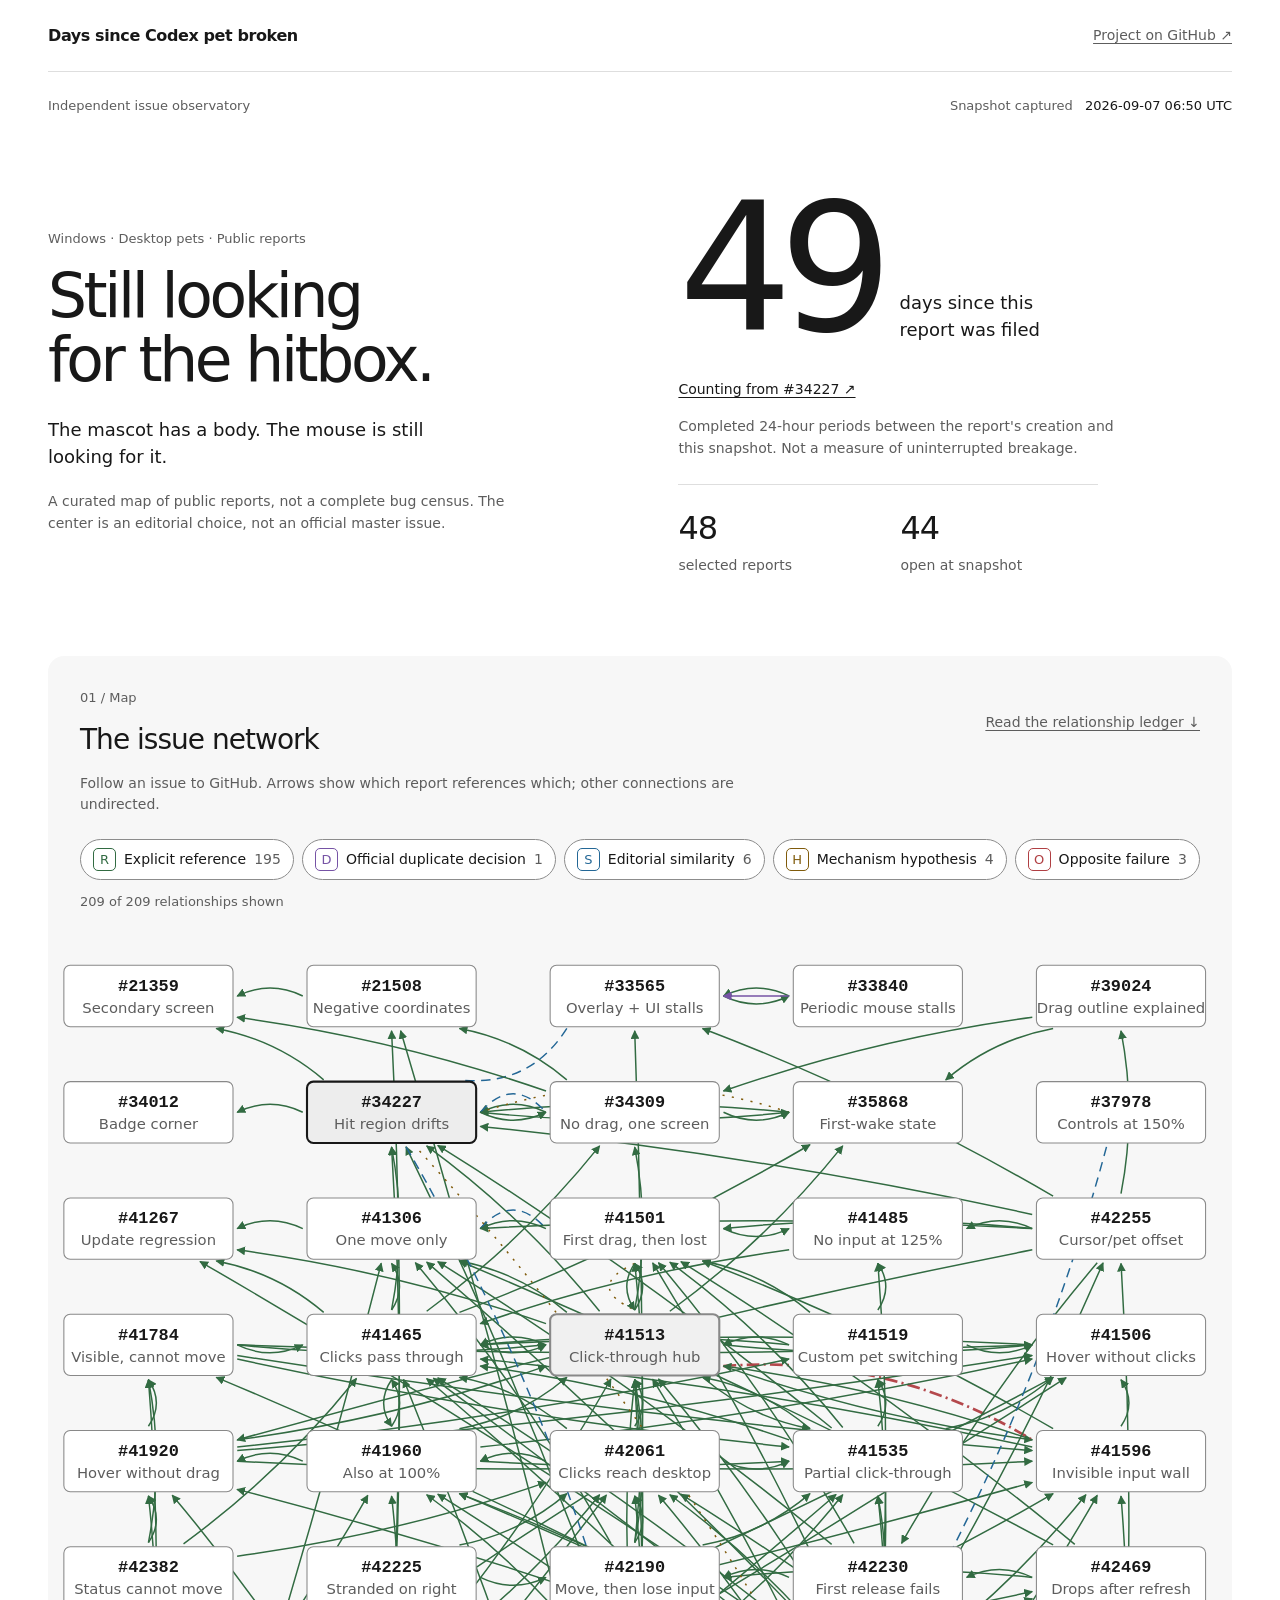
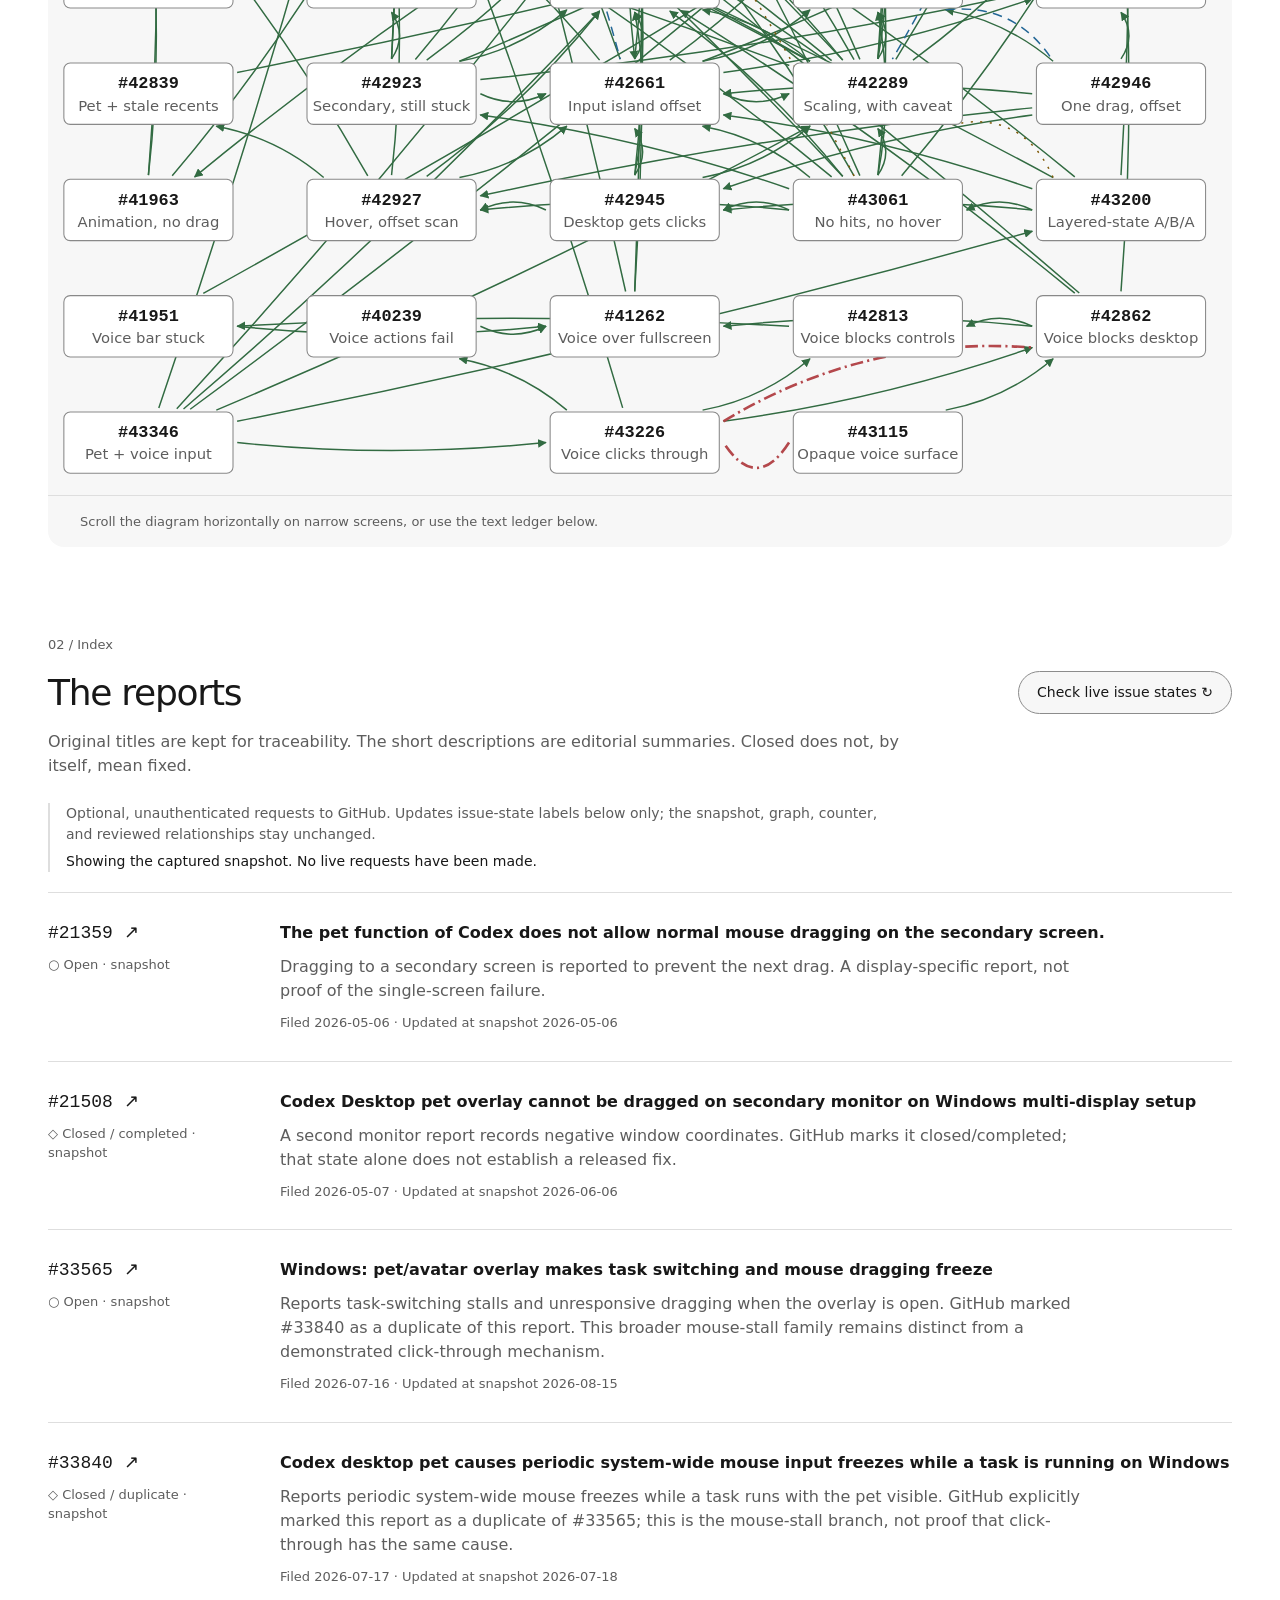
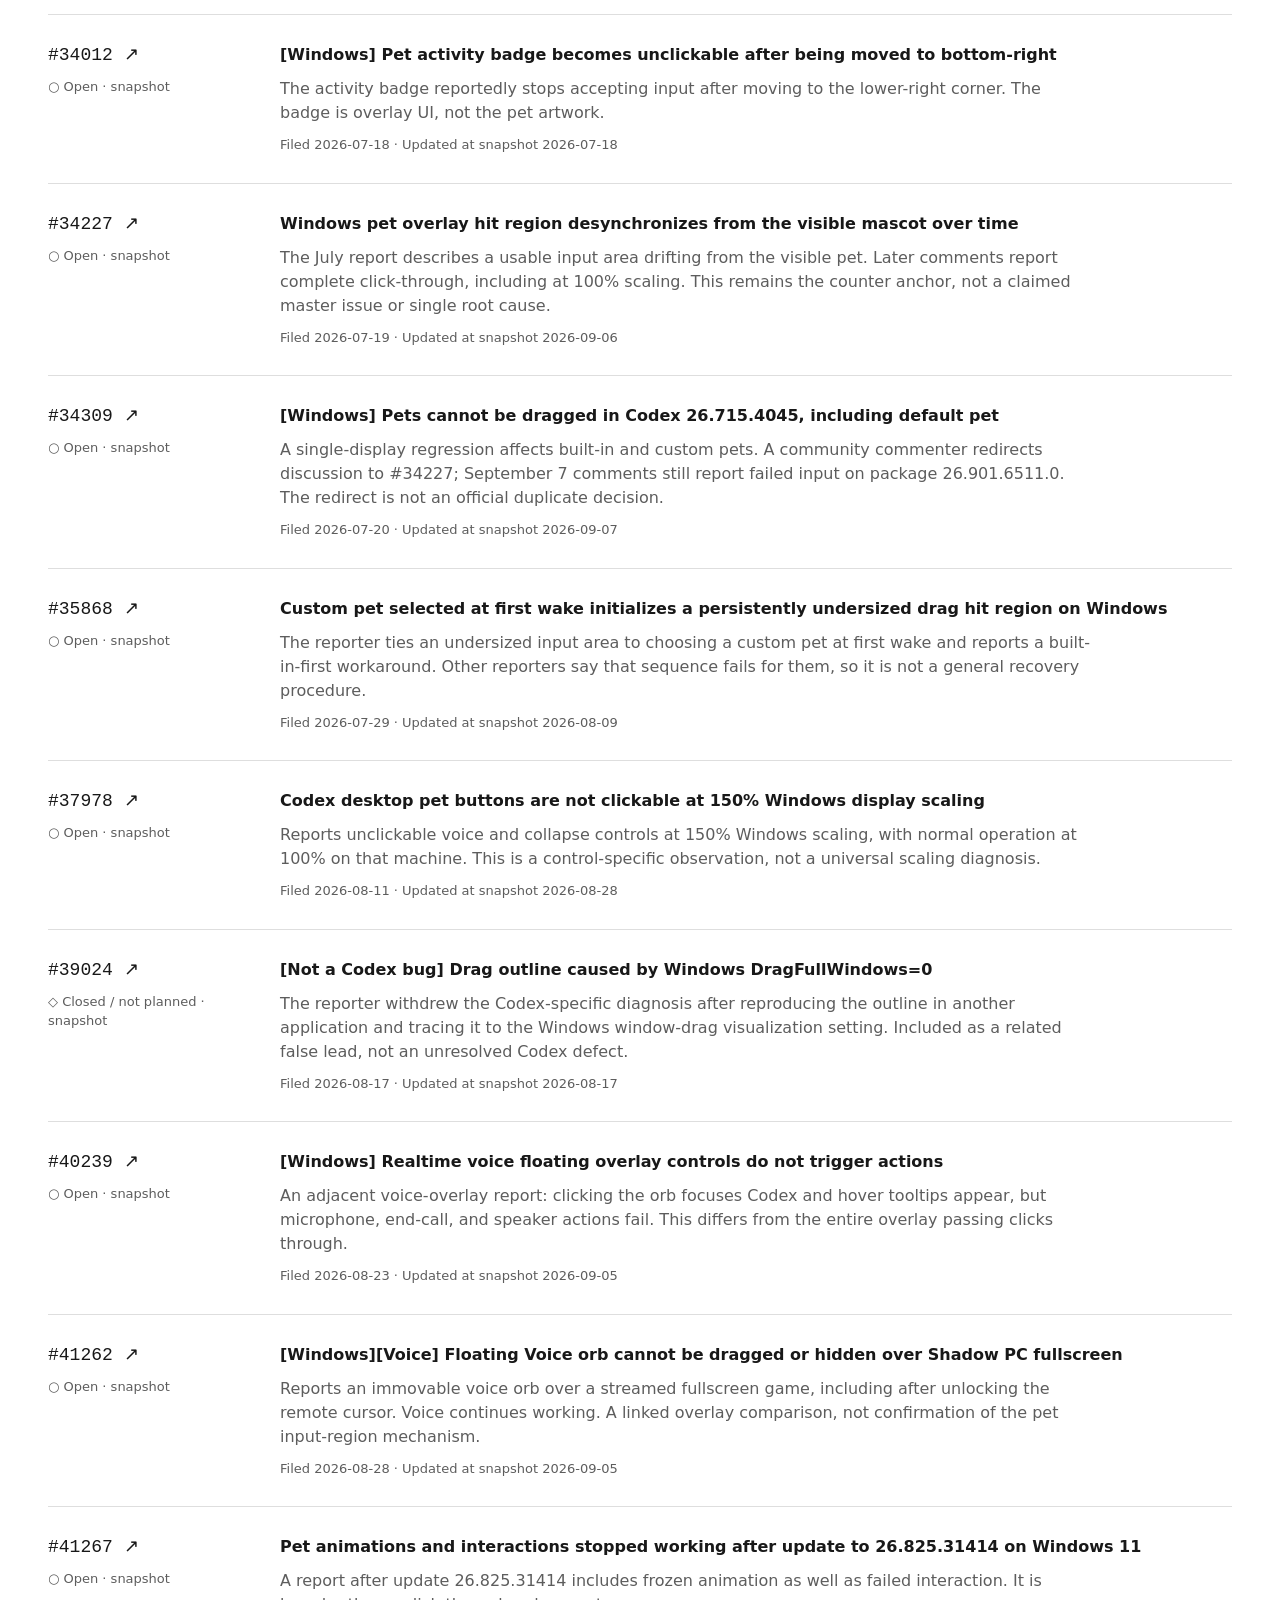
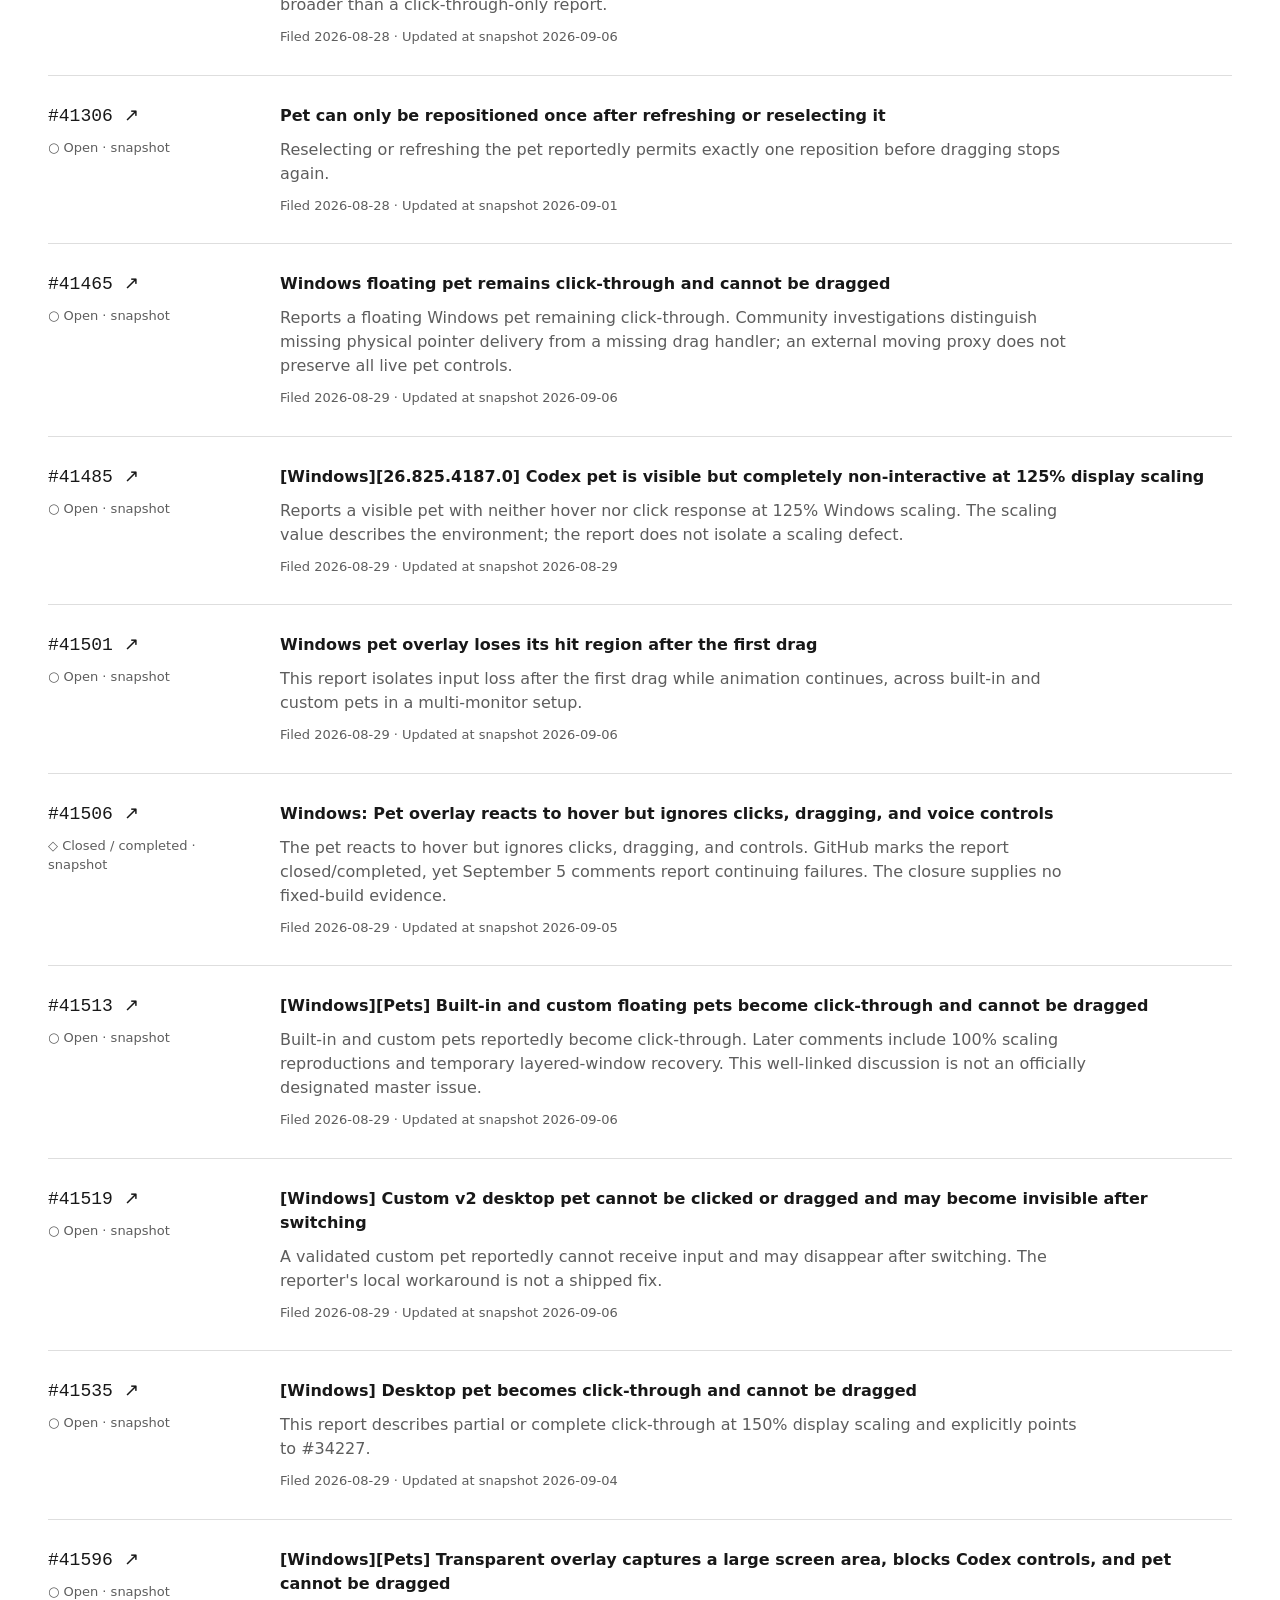
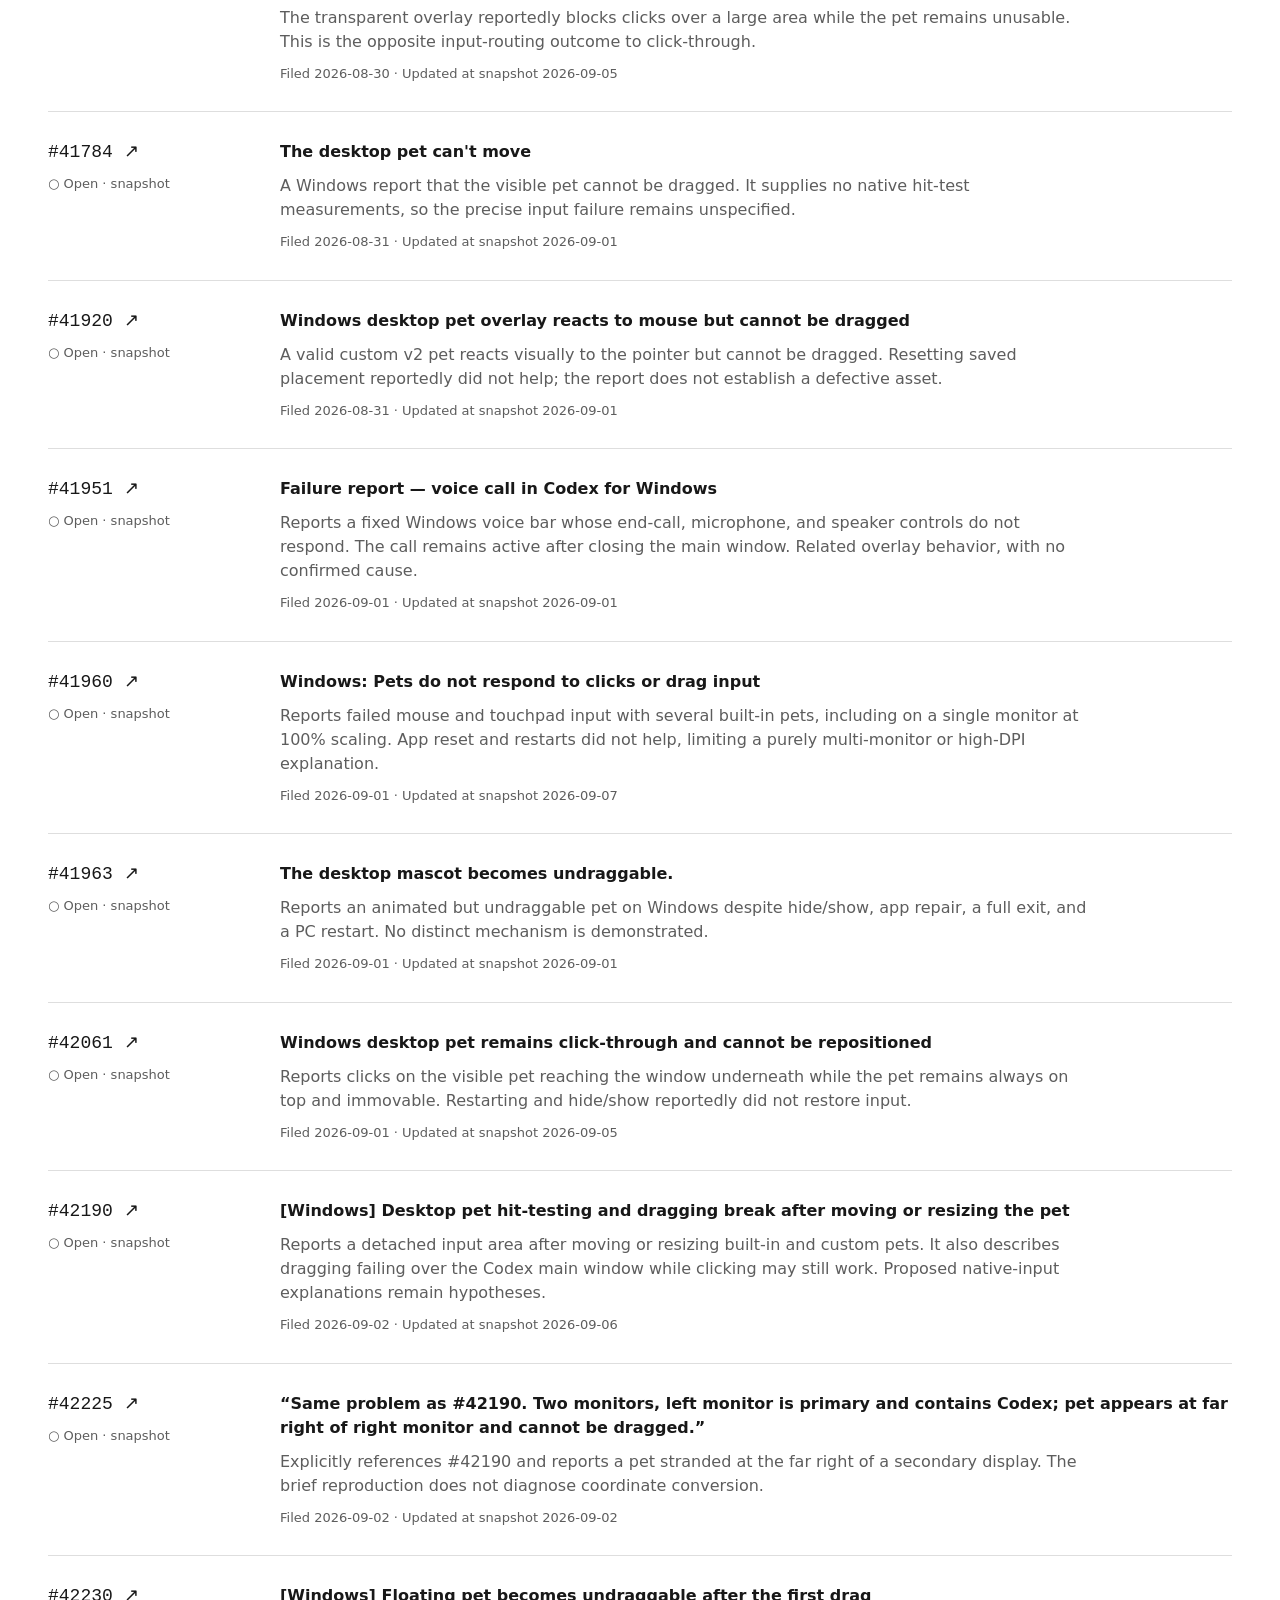
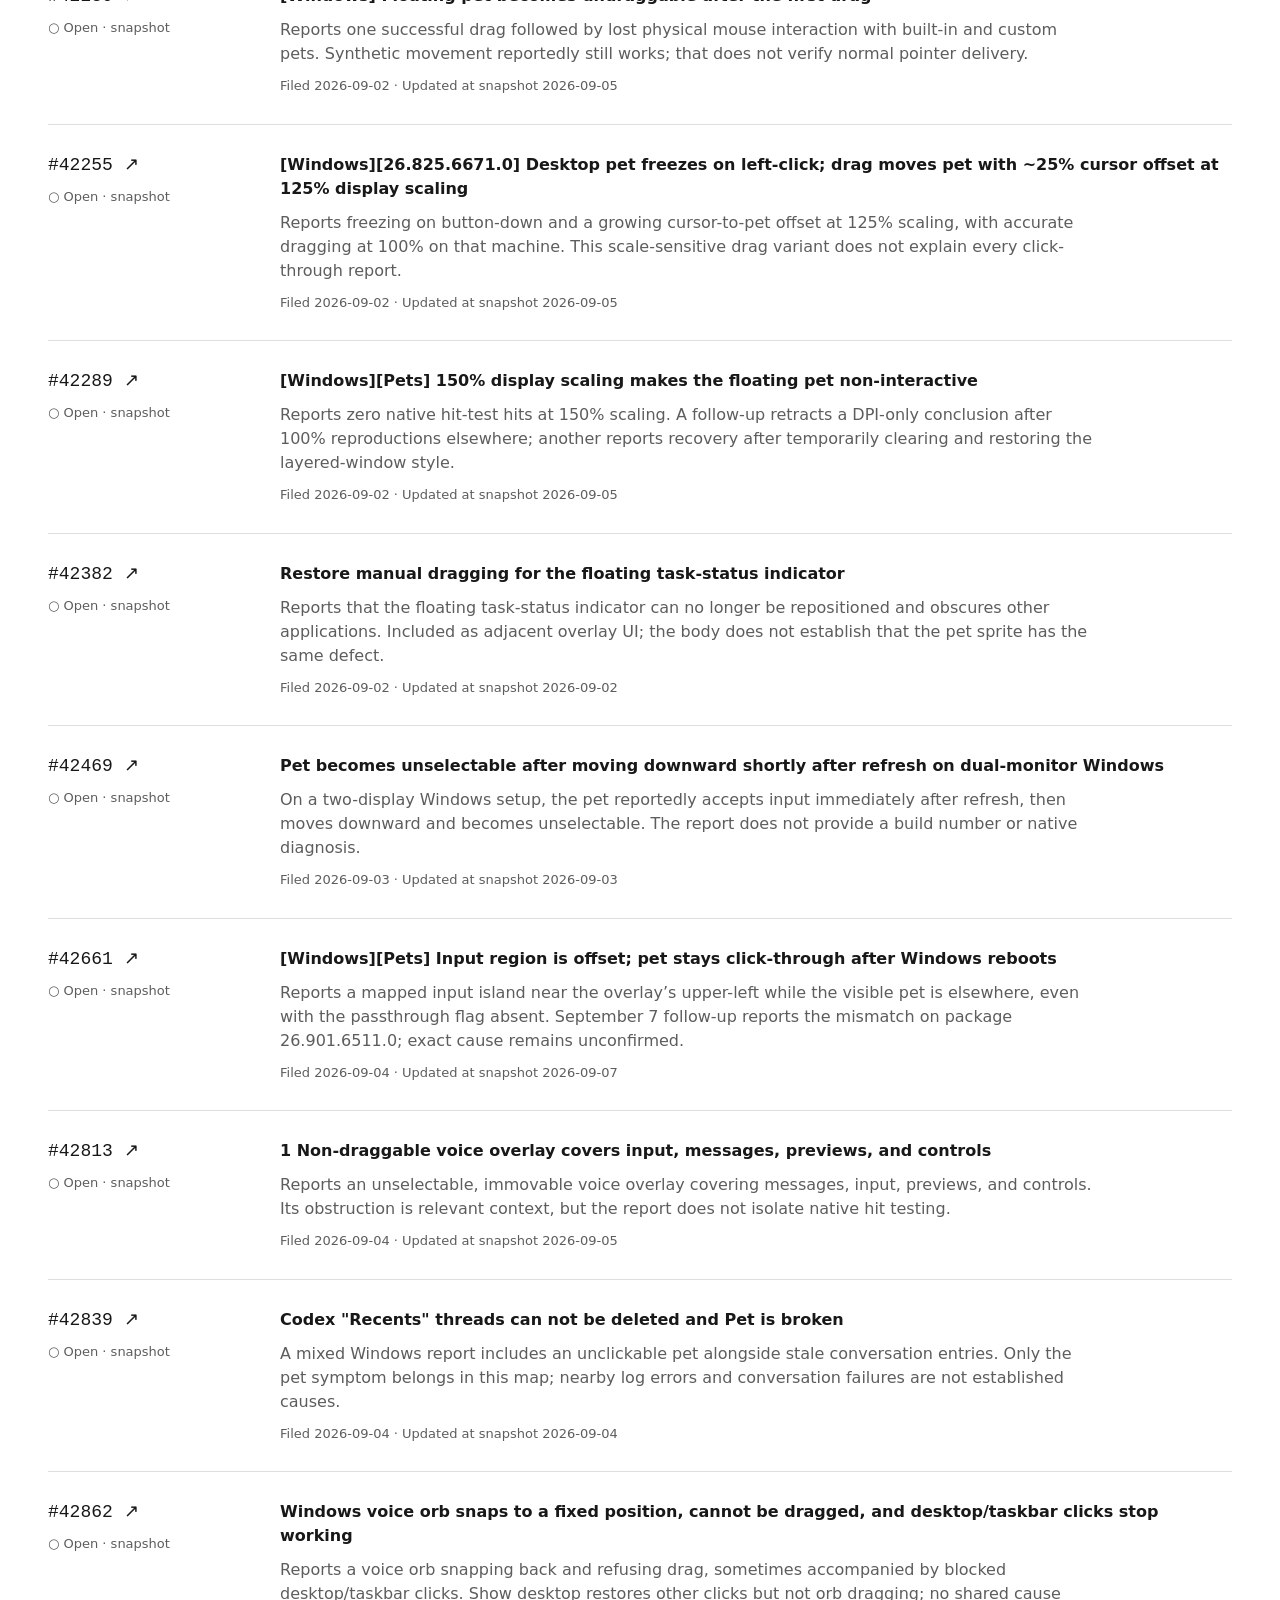
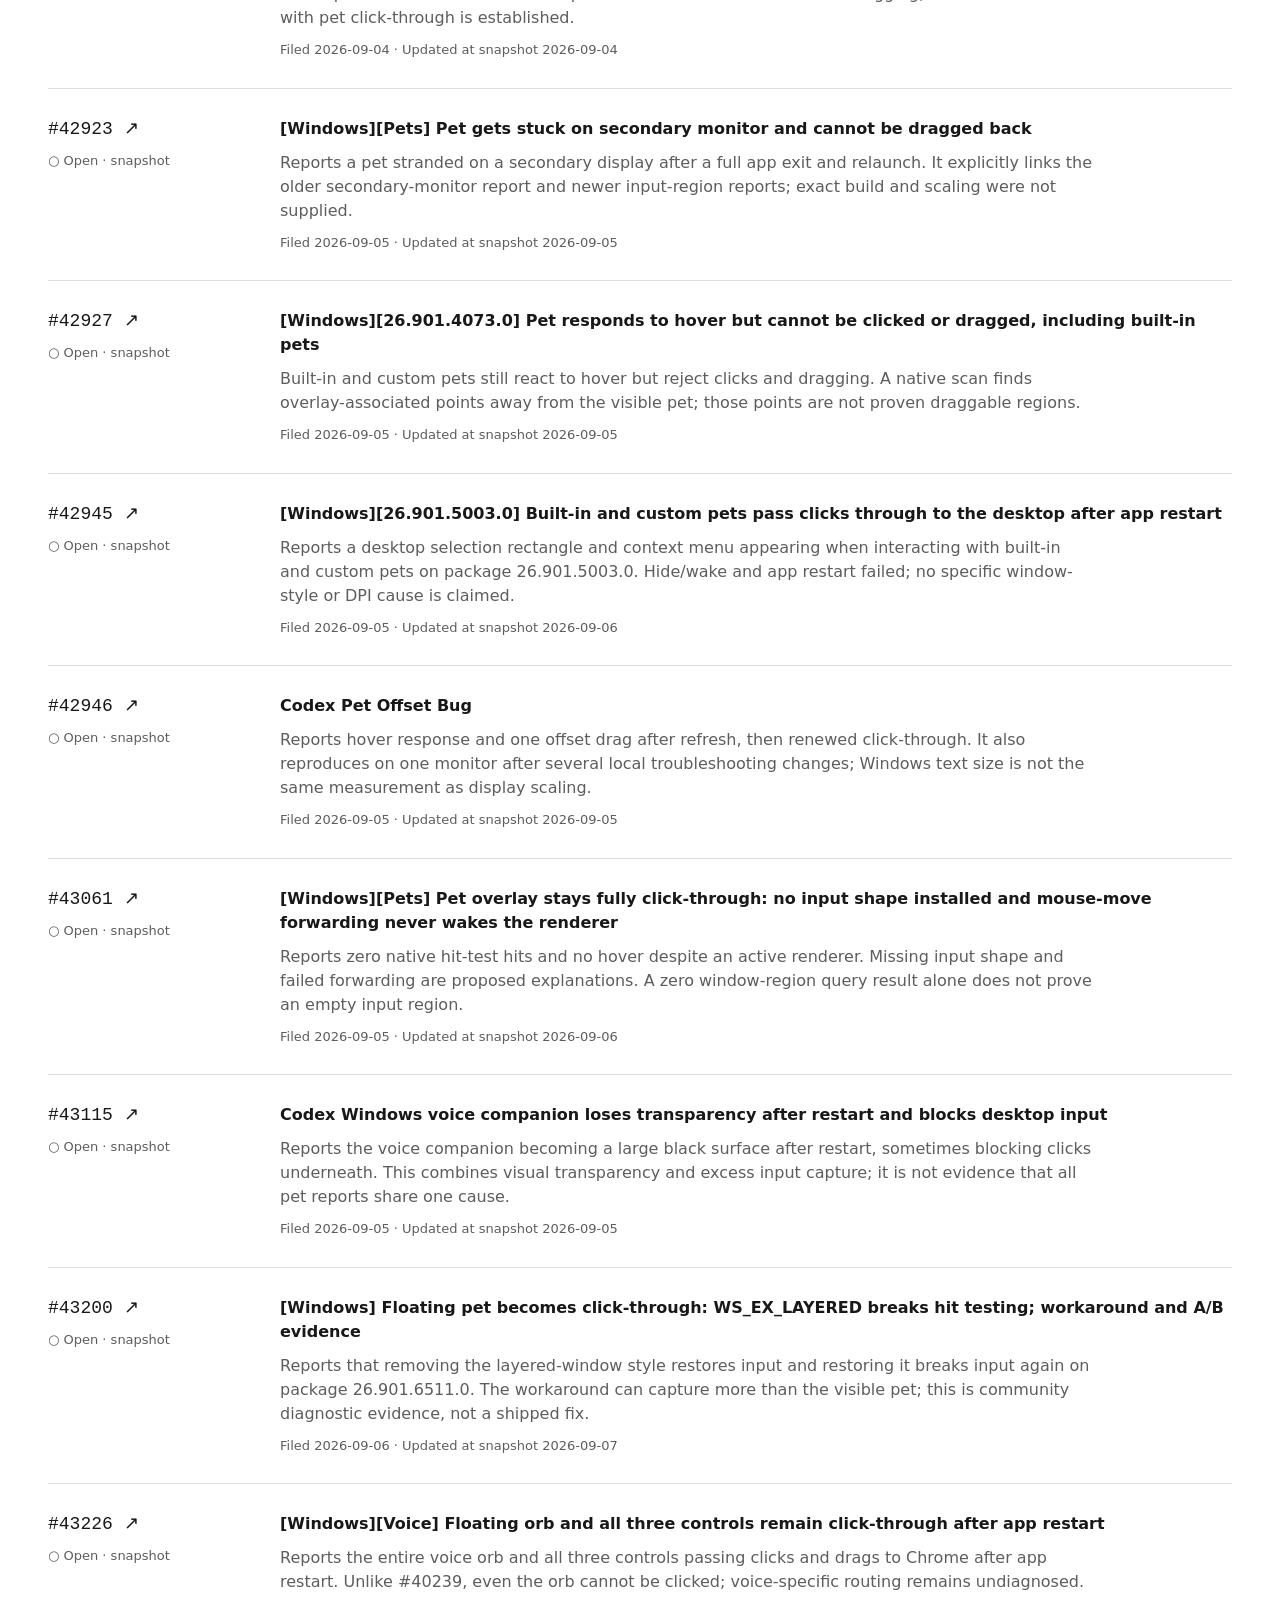
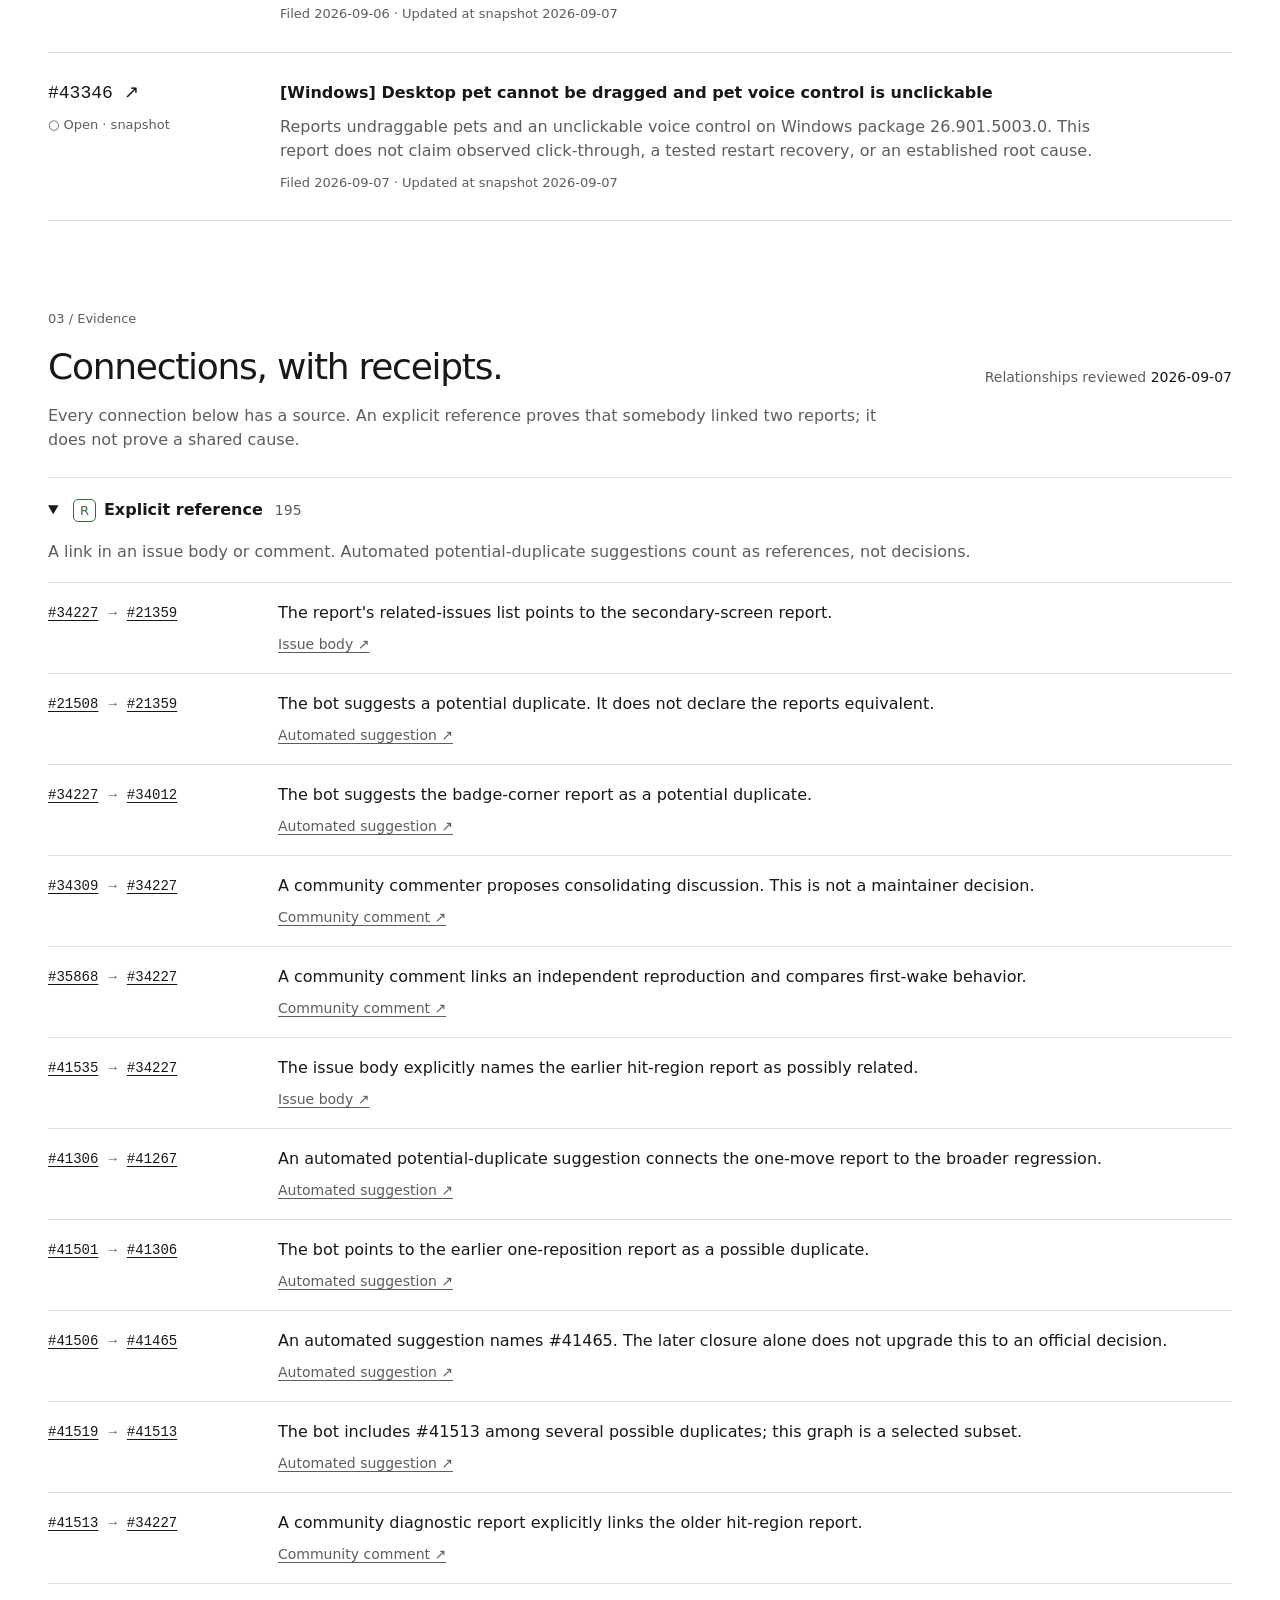
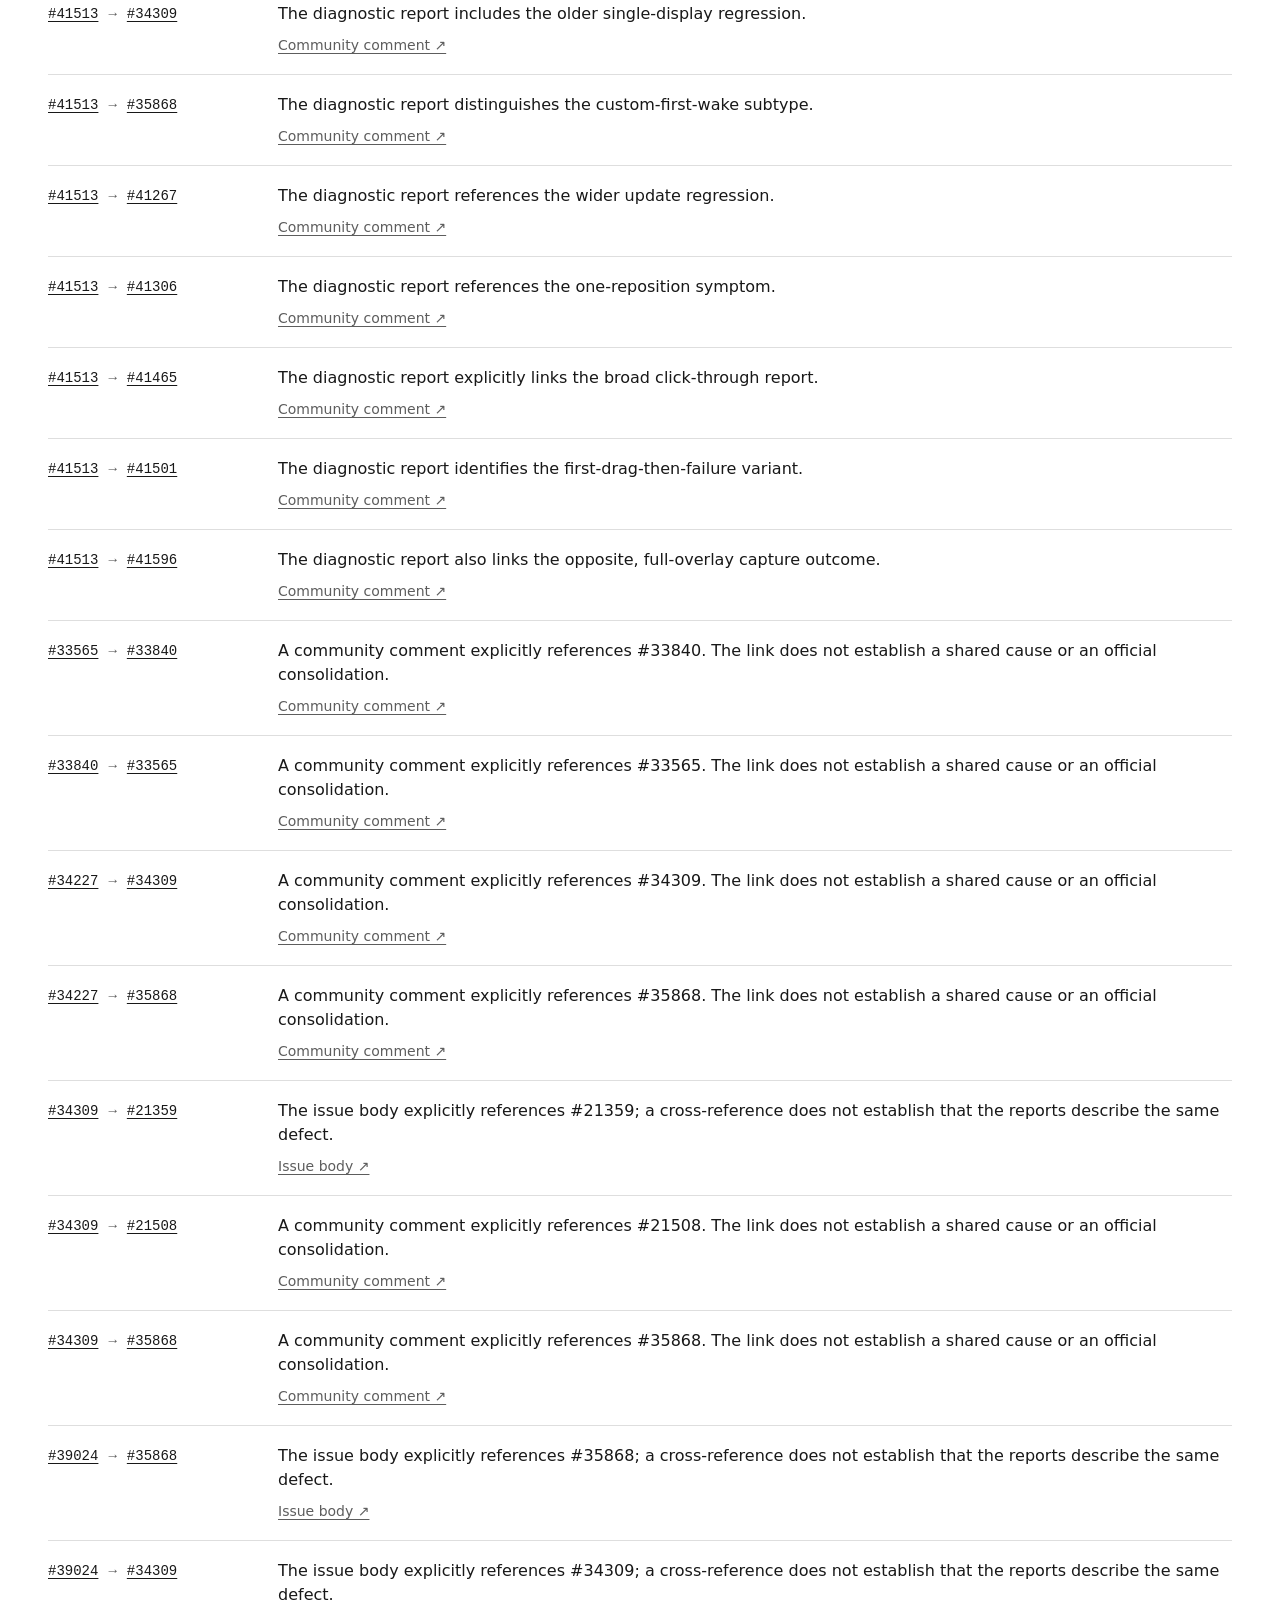
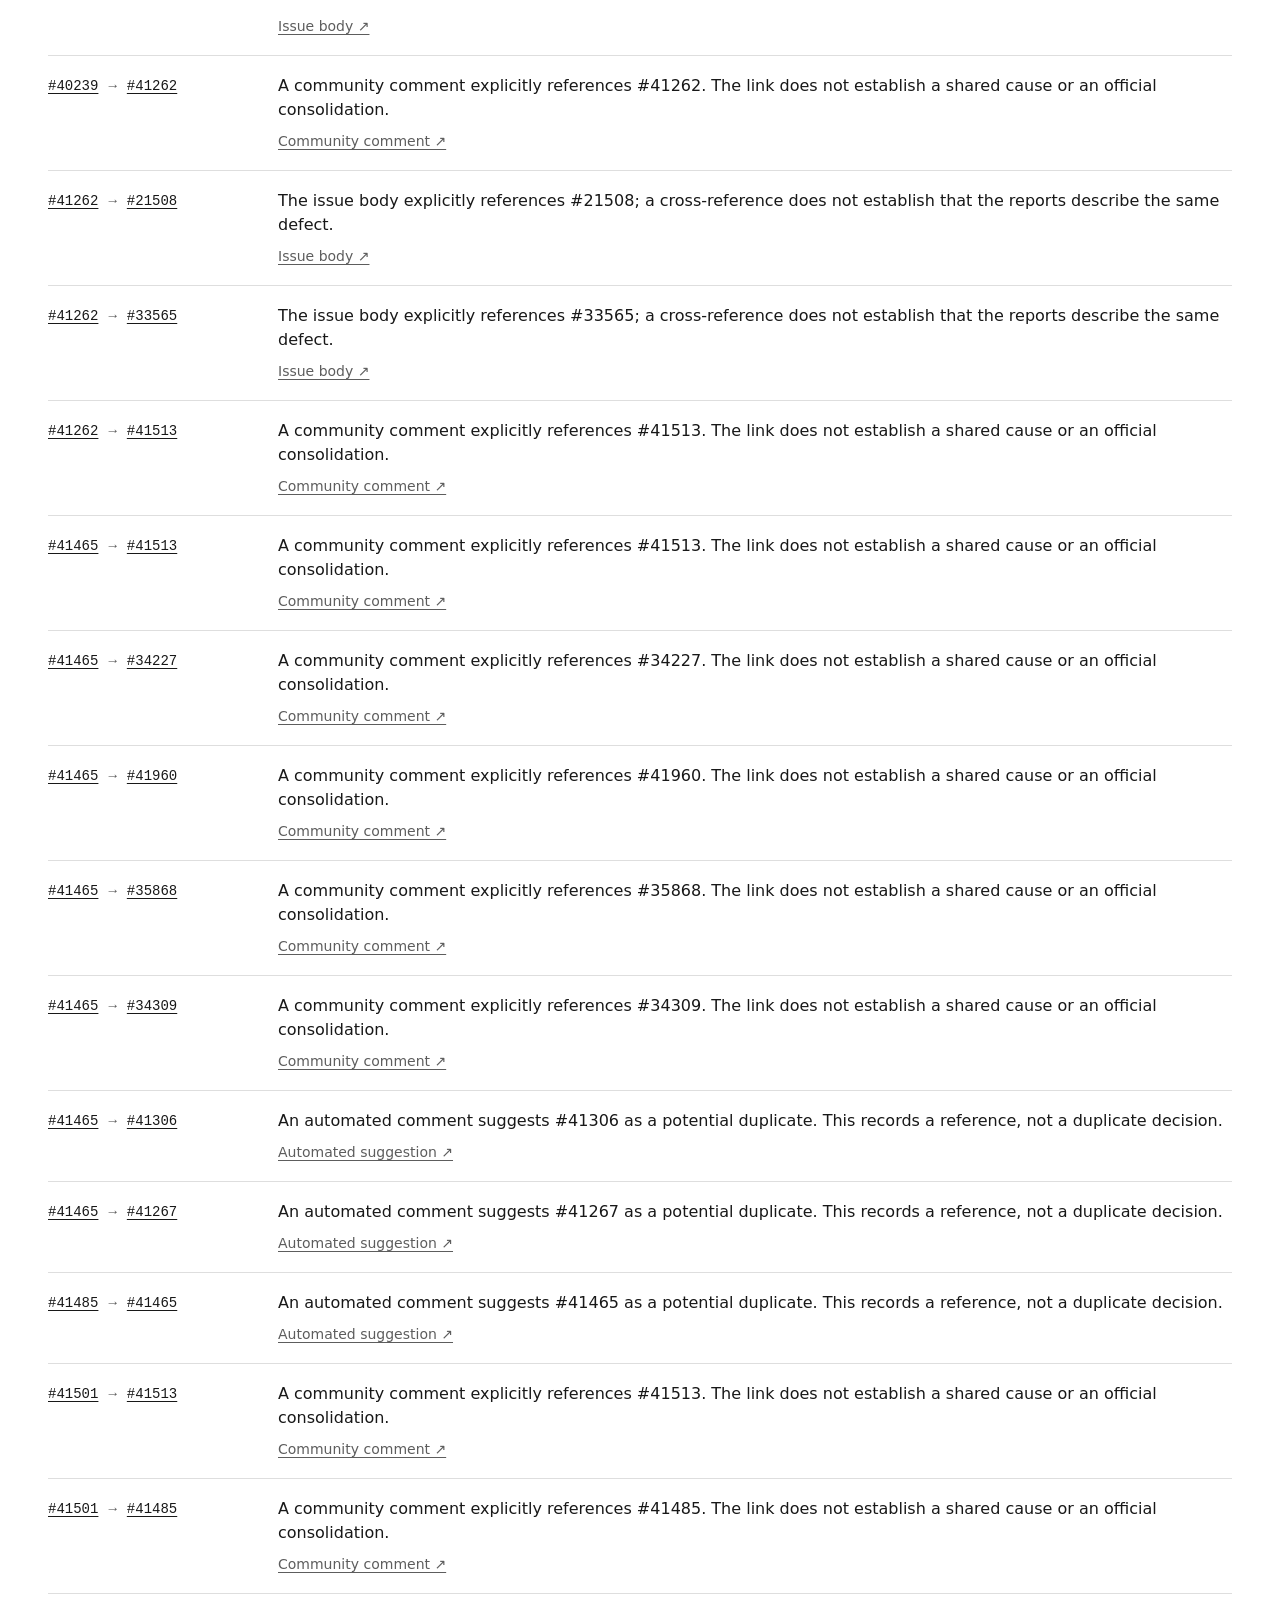
==== commit 39fb2287: "Expand the reviewed Windows pet evidence and refresh the public snapshot" ====
--- a/docs/index.html
+++ b/docs/index.html
@@ -19,7 +19,7 @@
     <div class="masthead-right"><a class="repo-link" href="https://github.com/bikeshed-critic/days-since-codex-pet-broken">Project on GitHub ↗</a></div>
   </header>
   <main>
-    <div class="edition"><span>Independent issue observatory</span><span>Snapshot captured <time datetime="2026-09-06T16:47:06Z">2026-09-06 16:47 UTC</time></span></div>
+    <div class="edition"><span>Independent issue observatory</span><span>Snapshot captured <time datetime="2026-09-07T06:50:13Z">2026-09-07 06:50 UTC</time></span></div>
     <div class="observatory">
       <section class="clock" aria-labelledby="headline">
         <div class="clock-copy">
@@ -29,18 +29,18 @@
           <p class="fine">A curated map of public reports, not a complete bug census. The center is an editorial choice, not an official master issue.</p>
         </div>
         <div class="clock-reading">
-          <div class="counter"><span class="digits">48</span><span class="counter-unit">days since this report was filed</span></div>
+          <div class="counter"><span class="digits">49</span><span class="counter-unit">days since this report was filed</span></div>
           <a class="anchor-link" href="https://github.com/openai/codex/issues/34227">Counting from #34227 ↗</a>
           <p class="fine">Completed 24-hour periods between the report&#x27;s creation and this snapshot. Not a measure of uninterrupted breakage.</p>
-          <div class="stats"><div><strong>16</strong><span>selected reports</span></div><div><strong>14</strong><span>open at snapshot</span></div></div>
+          <div class="stats"><div><strong>48</strong><span>selected reports</span></div><div><strong>44</strong><span>open at snapshot</span></div></div>
         </div>
       </section>
       <section class="network" aria-labelledby="network-heading">
         <div class="panel-heading"><div><p class="section-number">01 / Map</p><h2 id="network-heading">The issue network</h2></div><a href="#relationships">Read the relationship ledger ↓</a></div>
         <p class="network-hint">Follow an issue to GitHub. Arrows show which report references which; other connections are undirected.</p>
-        <fieldset class="filters" hidden><legend>Show relationship types</legend><button type="button" class="filter" data-filter="reference" aria-pressed="true" title="A link in an issue body or comment. Automated potential-duplicate suggestions count as references, not decisions."><span class="type-symbol reference" aria-hidden="true">R</span>Explicit reference<span class="count">18</span></button><button type="button" class="filter" data-filter="official_duplicate" aria-pressed="true" title="A verified maintainer decision or a GitHub duplicate event. Automated suggestions and community consolidation comments do not qualify." disabled><span class="type-symbol official_duplicate" aria-hidden="true">D</span>Official duplicate decision<span class="count">0</span></button><button type="button" class="filter" data-filter="similarity" aria-pressed="true" title="An editorial comparison of symptoms. Similar descriptions do not establish the same defect."><span class="type-symbol similarity" aria-hidden="true">S</span>Editorial similarity<span class="count">3</span></button><button type="button" class="filter" data-filter="hypothesis" aria-pressed="true" title="An unconfirmed explanation that might connect reports. It is not an official diagnosis."><span class="type-symbol hypothesis" aria-hidden="true">H</span>Mechanism hypothesis<span class="count">2</span></button><button type="button" class="filter" data-filter="opposite" aria-pressed="true" title="Contrasting observed outcomes: input passes through the pet versus transparent space blocking input."><span class="type-symbol opposite" aria-hidden="true">O</span>Opposite failure<span class="count">1</span></button></fieldset>
-        <p class="filter-count" id="filter-count" role="status" hidden>24 of 24 relationships shown</p>
-        <div class="graph-scroll" tabindex="0" role="region" aria-label="Network of 16 selected desktop-pet reports"><svg xmlns="http://www.w3.org/2000/svg" viewBox="0 0 1120 580" width="1120" height="580" role="group" aria-labelledby="graph-title graph-description"><title id="graph-title">Network of 16 selected desktop-pet reports</title><desc id="graph-description">Each labeled node links to its GitHub issue. The relationship ledger below gives a text equivalent, source links, and the meaning of every connection.</desc><defs><marker id="arrow-reference" viewBox="0 0 10 10" refX="9" refY="5" markerWidth="6" markerHeight="6" orient="auto-start-reverse"><path d="M 0 0 L 10 5 L 0 10 z" class="graph-arrow reference"/></marker><marker id="arrow-official_duplicate" viewBox="0 0 10 10" refX="9" refY="5" markerWidth="6" markerHeight="6" orient="auto-start-reverse"><path d="M 0 0 L 10 5 L 0 10 z" class="graph-arrow official_duplicate"/></marker><marker id="arrow-similarity" viewBox="0 0 10 10" refX="9" refY="5" markerWidth="6" markerHeight="6" orient="auto-start-reverse"><path d="M 0 0 L 10 5 L 0 10 z" class="graph-arrow similarity"/></marker><marker id="arrow-hypothesis" viewBox="0 0 10 10" refX="9" refY="5" markerWidth="6" markerHeight="6" orient="auto-start-reverse"><path d="M 0 0 L 10 5 L 0 10 z" class="graph-arrow hypothesis"/></marker><marker id="arrow-opposite" viewBox="0 0 10 10" refX="9" refY="5" markerWidth="6" markerHeight="6" orient="auto-start-reverse"><path d="M 0 0 L 10 5 L 0 10 z" class="graph-arrow opposite"/></marker></defs><g class="edges"><path class="edge reference" data-edge-type="reference" d="M 241.2 124.5 Q 214.4 100.6 178.8 105.5" stroke-dasharray="" marker-end="url(#arrow-reference)"><title>#34227 / #21359: Explicit reference. The report&#x27;s related-issues list points to the secondary-screen report.</title></path><path class="edge reference" data-edge-type="reference" d="M 95.0 197.0 Q 110.0 155.0 95.0 113.0" stroke-dasharray="" marker-end="url(#arrow-reference)"><title>#21508 / #21359: Explicit reference. The bot suggests a potential duplicate. It does not declare the reports equivalent.</title></path><path class="edge reference" data-edge-type="reference" d="M 305.4 182.4 Q 197.2 332.2 114.6 497.6" stroke-dasharray="" marker-end="url(#arrow-reference)"><title>#34227 / #34012: Explicit reference. The bot suggests the badge-corner report as a potential duplicate.</title></path><path class="edge reference" data-edge-type="reference" d="M 325.0 287.0 Q 340.0 235.0 325.0 183.0" stroke-dasharray="" marker-end="url(#arrow-reference)"><title>#34309 / #34227: Explicit reference. A community commenter proposes consolidating discussion. This is not a maintainer decision.</title></path><path class="edge reference" data-edge-type="reference" d="M 325.0 457.0 Q 340.0 320.0 325.0 183.0" stroke-dasharray="" marker-end="url(#arrow-reference)"><title>#35868 / #34227: Explicit reference. A community comment links an independent reproduction and compares first-wake behavior.</title></path><path class="edge reference" data-edge-type="reference" d="M 936.2 334.7 Q 676.8 240.6 408.8 175.3" stroke-dasharray="" marker-end="url(#arrow-reference)"><title>#41535 / #34227: Explicit reference. The issue body explicitly names the earlier hit-region report as possibly related.</title></path><path class="edge reference" data-edge-type="reference" d="M 560.0 172.0 Q 575.0 135.0 560.0 98.0" stroke-dasharray="" marker-end="url(#arrow-reference)"><title>#41306 / #41267: Explicit reference. An automated potential-duplicate suggestion connects the one-move report to the broader regression.</title></path><path class="edge reference" data-edge-type="reference" d="M 711.1 233.9 Q 680.3 212.8 643.9 221.1" stroke-dasharray="" marker-end="url(#arrow-reference)"><title>#41501 / #41306: Explicit reference. The bot points to the earlier one-reposition report as a possible duplicate.</title></path><path class="edge reference" data-edge-type="reference" d="M 795.0 382.0 Q 810.0 252.5 795.0 123.0" stroke-dasharray="" marker-end="url(#arrow-reference)"><title>#41506 / #41465: Explicit reference. An automated suggestion names #41465. The later closure alone does not upgrade this to an official decision.</title></path><path class="edge reference" data-edge-type="reference" d="M 940.0 210.4 Q 784.7 253.5 640.0 324.6" stroke-dasharray="" marker-end="url(#arrow-reference)"><title>#41519 / #41513: Explicit reference. The bot includes #41513 among several possible duplicates; this graph is a selected subset.</title></path><path class="edge reference" data-edge-type="reference" d="M 523.7 323.4 Q 452.4 241.2 361.3 181.6" stroke-dasharray="" marker-end="url(#arrow-reference)"><title>#41513 / #34227: Explicit reference. A community diagnostic report explicitly links the older hit-region report.</title></path><path class="edge reference" data-edge-type="reference" d="M 476.0 342.5 Q 444.7 322.7 409.0 332.5" stroke-dasharray="" marker-end="url(#arrow-reference)"><title>#41513 / #34309: Explicit reference. The diagnostic report includes the older single-display regression.</title></path><path class="edge reference" data-edge-type="reference" d="M 506.1 386.0 Q 435.0 409.5 378.9 459.0" stroke-dasharray="" marker-end="url(#arrow-reference)"><title>#41513 / #35868: Explicit reference. The diagnostic report distinguishes the custom-first-wake subtype.</title></path><path class="edge reference" data-edge-type="reference" d="M 560.0 322.0 Q 575.0 210.0 560.0 98.0" stroke-dasharray="" marker-end="url(#arrow-reference)"><title>#41513 / #41267: Explicit reference. The diagnostic report references the wider update regression.</title></path><path class="edge reference" data-edge-type="reference" d="M 560.0 322.0 Q 575.0 280.0 560.0 238.0" stroke-dasharray="" marker-end="url(#arrow-reference)"><title>#41513 / #41306: Explicit reference. The diagnostic report references the one-reposition symptom.</title></path><path class="edge reference" data-edge-type="reference" d="M 588.4 323.0 Q 688.7 232.5 766.6 122.0" stroke-dasharray="" marker-end="url(#arrow-reference)"><title>#41513 / #41465: Explicit reference. The diagnostic report explicitly links the broad click-through report.</title></path><path class="edge reference" data-edge-type="reference" d="M 628.6 324.4 Q 683.6 316.2 726.4 280.6" stroke-dasharray="" marker-end="url(#arrow-reference)"><title>#41513 / #41501: Explicit reference. The diagnostic report identifies the first-drag-then-failure variant.</title></path><path class="edge reference" data-edge-type="reference" d="M 560.0 388.0 Q 545.0 432.5 560.0 477.0" stroke-dasharray="" marker-end="url(#arrow-reference)"><title>#41513 / #41596: Explicit reference. The diagnostic report also links the opposite, full-overlay capture outcome.</title></path><path class="edge similarity" data-edge-type="similarity" d="M 325.0 183.0 Q 360.0 235.0 325.0 287.0" stroke-dasharray="9 6"><title>#34227 / #34309: Editorial similarity. Editorial comparison: both describe visible pets failing to receive input, with different onset and extent. Similarity does not establish a common bug.</title></path><path class="edge similarity" data-edge-type="similarity" d="M 643.9 221.1 Q 684.1 193.1 711.1 233.9" stroke-dasharray="9 6"><title>#41306 / #41501: Editorial similarity. Editorial comparison: both describe a successful first move followed by lost interaction. Their environments and diagnostic detail differ.</title></path><path class="edge similarity" data-edge-type="similarity" d="M 126.8 348.2 Q 185.3 240.3 293.2 181.8" stroke-dasharray="9 6"><title>#33565 / #34227: Editorial similarity. Weak editorial connection: both involve the Windows pet overlay and impaired mouse interaction. The stall report may be a separate performance failure.</title></path><path class="edge hypothesis" data-edge-type="hypothesis" d="M 325.0 457.0 Q 373.0 320.0 325.0 183.0" stroke-dasharray="2 7"><title>#35868 / #34227: Mechanism hypothesis. Unconfirmed hypothesis: stale region measurements might connect initialization and later drift. No shared root cause is asserted.</title></path><path class="edge hypothesis" data-edge-type="hypothesis" d="M 726.4 280.6 Q 657.9 258.7 628.6 324.4" stroke-dasharray="2 7"><title>#41501 / #41513: Mechanism hypothesis. Unconfirmed hypothesis: region synchronization after moving the overlay might connect first-drag failure and click-through. Community analysis is not an official diagnosis.</title></path><path class="edge opposite" data-edge-type="opposite" d="M 560.0 388.0 Q 608.0 432.5 560.0 477.0" stroke-dasharray="12 4 2 4"><title>#41513 / #41596: Opposite failure. Opposite observed outcomes: clicks escape the pet in one report and are swallowed by transparent space in the other. A shared mechanism remains unconfirmed.</title></path></g><g class="nodes"><a class="node" href="https://github.com/openai/codex/issues/21359" aria-label="Open issue #21359 on GitHub: The pet function of Codex does not allow normal mouse dragging on the secondary screen."><title>Open issue #21359 on GitHub: The pet function of Codex does not allow normal mouse dragging on the secondary screen.</title><rect x="15" y="51" width="160" height="58" rx="6"/><text class="node-id" x="95" y="75" text-anchor="middle">#21359</text><text class="node-label" x="95" y="96" text-anchor="middle">Secondary screen</text></a><a class="node" href="https://github.com/openai/codex/issues/21508" aria-label="Open issue #21508 on GitHub: Codex Desktop pet overlay cannot be dragged on secondary monitor on Windows multi-display setup"><title>Open issue #21508 on GitHub: Codex Desktop pet overlay cannot be dragged on secondary monitor on Windows multi-display setup</title><rect x="15" y="201" width="160" height="58" rx="6"/><text class="node-id" x="95" y="225" text-anchor="middle">#21508</text><text class="node-label" x="95" y="246" text-anchor="middle">Negative coordinates</text></a><a class="node" href="https://github.com/openai/codex/issues/33565" aria-label="Open issue #33565 on GitHub: Windows: pet/avatar overlay makes task switching and mouse dragging freeze"><title>Open issue #33565 on GitHub: Windows: pet/avatar overlay makes task switching and mouse dragging freeze</title><rect x="15" y="351" width="160" height="58" rx="6"/><text class="node-id" x="95" y="375" text-anchor="middle">#33565</text><text class="node-label" x="95" y="396" text-anchor="middle">Overlay + UI stalls</text></a><a class="node" href="https://github.com/openai/codex/issues/34012" aria-label="Open issue #34012 on GitHub: [Windows] Pet activity badge becomes unclickable after being moved to bottom-right"><title>Open issue #34012 on GitHub: [Windows] Pet activity badge becomes unclickable after being moved to bottom-right</title><rect x="15" y="501" width="160" height="58" rx="6"/><text class="node-id" x="95" y="525" text-anchor="middle">#34012</text><text class="node-label" x="95" y="546" text-anchor="middle">Badge corner</text></a><a class="node anchor-node" href="https://github.com/openai/codex/issues/34227" aria-label="Open issue #34227 on GitHub: Windows pet overlay hit region desynchronizes from the visible mascot over time"><title>Open issue #34227 on GitHub: Windows pet overlay hit region desynchronizes from the visible mascot over time</title><rect x="245" y="121" width="160" height="58" rx="6"/><text class="node-id" x="325" y="145" text-anchor="middle">#34227</text><text class="node-label" x="325" y="166" text-anchor="middle">Hit region drifts</text></a><a class="node" href="https://github.com/openai/codex/issues/34309" aria-label="Open issue #34309 on GitHub: [Windows] Pets cannot be dragged in Codex 26.715.4045, including default pet"><title>Open issue #34309 on GitHub: [Windows] Pets cannot be dragged in Codex 26.715.4045, including default pet</title><rect x="245" y="291" width="160" height="58" rx="6"/><text class="node-id" x="325" y="315" text-anchor="middle">#34309</text><text class="node-label" x="325" y="336" text-anchor="middle">No drag, one screen</text></a><a class="node" href="https://github.com/openai/codex/issues/35868" aria-label="Open issue #35868 on GitHub: Custom pet selected at first wake initializes a persistently undersized drag hit region on Windows"><title>Open issue #35868 on GitHub: Custom pet selected at first wake initializes a persistently undersized drag hit region on Windows</title><rect x="245" y="461" width="160" height="58" rx="6"/><text class="node-id" x="325" y="485" text-anchor="middle">#35868</text><text class="node-label" x="325" y="506" text-anchor="middle">First-wake state</text></a><a class="node" href="https://github.com/openai/codex/issues/41267" aria-label="Open issue #41267 on GitHub: Pet animations and interactions stopped working after update to 26.825.31414 on Windows 11"><title>Open issue #41267 on GitHub: Pet animations and interactions stopped working after update to 26.825.31414 on Windows 11</title><rect x="480" y="36" width="160" height="58" rx="6"/><text class="node-id" x="560" y="60" text-anchor="middle">#41267</text><text class="node-label" x="560" y="81" text-anchor="middle">Update regression</text></a><a class="node" href="https://github.com/openai/codex/issues/41306" aria-label="Open issue #41306 on GitHub: Pet can only be repositioned once after refreshing or reselecting it"><title>Open issue #41306 on GitHub: Pet can only be repositioned once after refreshing or reselecting it</title><rect x="480" y="176" width="160" height="58" rx="6"/><text class="node-id" x="560" y="200" text-anchor="middle">#41306</text><text class="node-label" x="560" y="221" text-anchor="middle">One move only</text></a><a class="node hub-node" href="https://github.com/openai/codex/issues/41513" aria-label="Open issue #41513 on GitHub: [Windows][Pets] Built-in and custom floating pets become click-through and cannot be dragged"><title>Open issue #41513 on GitHub: [Windows][Pets] Built-in and custom floating pets become click-through and cannot be dragged</title><rect x="480" y="326" width="160" height="58" rx="6"/><text class="node-id" x="560" y="350" text-anchor="middle">#41513</text><text class="node-label" x="560" y="371" text-anchor="middle">Click-through hub</text></a><a class="node" href="https://github.com/openai/codex/issues/41596" aria-label="Open issue #41596 on GitHub: [Windows][Pets] Transparent overlay captures a large screen area, blocks Codex controls, and pet cannot be dragged"><title>Open issue #41596 on GitHub: [Windows][Pets] Transparent overlay captures a large screen area, blocks Codex controls, and pet cannot be dragged</title><rect x="480" y="481" width="160" height="58" rx="6"/><text class="node-id" x="560" y="505" text-anchor="middle">#41596</text><text class="node-label" x="560" y="526" text-anchor="middle">Invisible input wall</text></a><a class="node" href="https://github.com/openai/codex/issues/41465" aria-label="Open issue #41465 on GitHub: Windows floating pet remains click-through and cannot be dragged"><title>Open issue #41465 on GitHub: Windows floating pet remains click-through and cannot be dragged</title><rect x="715" y="61" width="160" height="58" rx="6"/><text class="node-id" x="795" y="85" text-anchor="middle">#41465</text><text class="node-label" x="795" y="106" text-anchor="middle">Clicks pass through</text></a><a class="node" href="https://github.com/openai/codex/issues/41501" aria-label="Open issue #41501 on GitHub: Windows pet overlay loses its hit region after the first drag"><title>Open issue #41501 on GitHub: Windows pet overlay loses its hit region after the first drag</title><rect x="715" y="221" width="160" height="58" rx="6"/><text class="node-id" x="795" y="245" text-anchor="middle">#41501</text><text class="node-label" x="795" y="266" text-anchor="middle">First drag, then lost</text></a><a class="node" href="https://github.com/openai/codex/issues/41506" aria-label="Open issue #41506 on GitHub: Windows: Pet overlay reacts to hover but ignores clicks, dragging, and voice controls"><title>Open issue #41506 on GitHub: Windows: Pet overlay reacts to hover but ignores clicks, dragging, and voice controls</title><rect x="715" y="386" width="160" height="58" rx="6"/><text class="node-id" x="795" y="410" text-anchor="middle">#41506</text><text class="node-label" x="795" y="431" text-anchor="middle">Hover without clicks</text></a><a class="node" href="https://github.com/openai/codex/issues/41519" aria-label="Open issue #41519 on GitHub: [Windows] Custom v2 desktop pet cannot be clicked or dragged and may become invisible after switching"><title>Open issue #41519 on GitHub: [Windows] Custom v2 desktop pet cannot be clicked or dragged and may become invisible after switching</title><rect x="940" y="151" width="160" height="58" rx="6"/><text class="node-id" x="1020" y="175" text-anchor="middle">#41519</text><text class="node-label" x="1020" y="196" text-anchor="middle">Custom pet switching</text></a><a class="node" href="https://github.com/openai/codex/issues/41535" aria-label="Open issue #41535 on GitHub: [Windows] Desktop pet becomes click-through and cannot be dragged"><title>Open issue #41535 on GitHub: [Windows] Desktop pet becomes click-through and cannot be dragged</title><rect x="940" y="331" width="160" height="58" rx="6"/><text class="node-id" x="1020" y="355" text-anchor="middle">#41535</text><text class="node-label" x="1020" y="376" text-anchor="middle">Partial click-through</text></a></g></svg></div>
+        <fieldset class="filters" hidden><legend>Show relationship types</legend><button type="button" class="filter" data-filter="reference" aria-pressed="true" title="A link in an issue body or comment. Automated potential-duplicate suggestions count as references, not decisions."><span class="type-symbol reference" aria-hidden="true">R</span>Explicit reference<span class="count">195</span></button><button type="button" class="filter" data-filter="official_duplicate" aria-pressed="true" title="A verified maintainer decision or a GitHub duplicate event. Automated suggestions and community consolidation comments do not qualify."><span class="type-symbol official_duplicate" aria-hidden="true">D</span>Official duplicate decision<span class="count">1</span></button><button type="button" class="filter" data-filter="similarity" aria-pressed="true" title="An editorial comparison of symptoms. Similar descriptions do not establish the same defect."><span class="type-symbol similarity" aria-hidden="true">S</span>Editorial similarity<span class="count">6</span></button><button type="button" class="filter" data-filter="hypothesis" aria-pressed="true" title="An unconfirmed explanation that might connect reports. It is not an official diagnosis."><span class="type-symbol hypothesis" aria-hidden="true">H</span>Mechanism hypothesis<span class="count">4</span></button><button type="button" class="filter" data-filter="opposite" aria-pressed="true" title="Contrasting observed outcomes: input passes through the pet versus transparent space blocking input."><span class="type-symbol opposite" aria-hidden="true">O</span>Opposite failure<span class="count">3</span></button></fieldset>
+        <p class="filter-count" id="filter-count" role="status" hidden>209 of 209 relationships shown</p>
+        <div class="graph-scroll" tabindex="0" role="region" aria-label="Network of 48 selected pet and related overlay reports"><svg xmlns="http://www.w3.org/2000/svg" viewBox="0 0 1120 1110" width="1120" height="1110" role="group" aria-labelledby="graph-title graph-description"><title id="graph-title">Network of 48 selected pet and related overlay reports</title><desc id="graph-description">Each labeled node links to its GitHub issue. The relationship ledger below gives a text equivalent, source links, and the meaning of every connection.</desc><defs><marker id="arrow-reference" viewBox="0 0 10 10" refX="9" refY="5" markerWidth="6" markerHeight="6" orient="auto-start-reverse"><path d="M 0 0 L 10 5 L 0 10 z" class="graph-arrow reference"/></marker><marker id="arrow-official_duplicate" viewBox="0 0 10 10" refX="9" refY="5" markerWidth="6" markerHeight="6" orient="auto-start-reverse"><path d="M 0 0 L 10 5 L 0 10 z" class="graph-arrow official_duplicate"/></marker><marker id="arrow-similarity" viewBox="0 0 10 10" refX="9" refY="5" markerWidth="6" markerHeight="6" orient="auto-start-reverse"><path d="M 0 0 L 10 5 L 0 10 z" class="graph-arrow similarity"/></marker><marker id="arrow-hypothesis" viewBox="0 0 10 10" refX="9" refY="5" markerWidth="6" markerHeight="6" orient="auto-start-reverse"><path d="M 0 0 L 10 5 L 0 10 z" class="graph-arrow hypothesis"/></marker><marker id="arrow-opposite" viewBox="0 0 10 10" refX="9" refY="5" markerWidth="6" markerHeight="6" orient="auto-start-reverse"><path d="M 0 0 L 10 5 L 0 10 z" class="graph-arrow opposite"/></marker></defs><g class="edges"><path class="edge reference" data-edge-type="reference" d="M 260.8 149.3 Q 216.5 111.5 159.2 100.7" stroke-dasharray="" marker-end="url(#arrow-reference)"><title>#34227 / #21359: Explicit reference. The report&#x27;s related-issues list points to the secondary-screen report.</title></path><path class="edge reference" data-edge-type="reference" d="M 241.0 70.0 Q 210.0 55.0 179.0 70.0" stroke-dasharray="" marker-end="url(#arrow-reference)"><title>#21508 / #21359: Explicit reference. The bot suggests a potential duplicate. It does not declare the reports equivalent.</title></path><path class="edge reference" data-edge-type="reference" d="M 241.0 180.0 Q 210.0 165.0 179.0 180.0" stroke-dasharray="" marker-end="url(#arrow-reference)"><title>#34227 / #34012: Explicit reference. The bot suggests the badge-corner report as a potential duplicate.</title></path><path class="edge reference" data-edge-type="reference" d="M 471.0 180.0 Q 440.0 165.0 409.0 180.0" stroke-dasharray="" marker-end="url(#arrow-reference)"><title>#34309 / #34227: Explicit reference. A community commenter proposes consolidating discussion. This is not a maintainer decision.</title></path><path class="edge reference" data-edge-type="reference" d="M 701.0 180.0 Q 555.0 165.0 409.0 180.0" stroke-dasharray="" marker-end="url(#arrow-reference)"><title>#35868 / #34227: Explicit reference. A community comment links an independent reproduction and compares first-wake behavior.</title></path><path class="edge reference" data-edge-type="reference" d="M 741.3 478.7 Q 563.7 332.8 368.7 211.3" stroke-dasharray="" marker-end="url(#arrow-reference)"><title>#41535 / #34227: Explicit reference. The issue body explicitly names the earlier hit-region report as possibly related.</title></path><path class="edge reference" data-edge-type="reference" d="M 241.0 290.0 Q 210.0 275.0 179.0 290.0" stroke-dasharray="" marker-end="url(#arrow-reference)"><title>#41306 / #41267: Explicit reference. An automated potential-duplicate suggestion connects the one-move report to the broader regression.</title></path><path class="edge reference" data-edge-type="reference" d="M 471.0 290.0 Q 440.0 275.0 409.0 290.0" stroke-dasharray="" marker-end="url(#arrow-reference)"><title>#41501 / #41306: Explicit reference. The bot points to the earlier one-reposition report as a possible duplicate.</title></path><path class="edge reference" data-edge-type="reference" d="M 931.0 400.0 Q 670.0 385.0 409.0 400.0" stroke-dasharray="" marker-end="url(#arrow-reference)"><title>#41506 / #41465: Explicit reference. An automated suggestion names #41465. The later closure alone does not upgrade this to an official decision.</title></path><path class="edge reference" data-edge-type="reference" d="M 701.0 400.0 Q 670.0 385.0 639.0 400.0" stroke-dasharray="" marker-end="url(#arrow-reference)"><title>#41519 / #41513: Explicit reference. The bot includes #41513 among several possible duplicates; this graph is a selected subset.</title></path><path class="edge reference" data-edge-type="reference" d="M 521.8 368.2 Q 450.4 279.2 358.2 211.8" stroke-dasharray="" marker-end="url(#arrow-reference)"><title>#41513 / #34227: Explicit reference. A community diagnostic report explicitly links the older hit-region report.</title></path><path class="edge reference" data-edge-type="reference" d="M 555.0 367.0 Q 570.0 290.0 555.0 213.0" stroke-dasharray="" marker-end="url(#arrow-reference)"><title>#41513 / #34309: Explicit reference. The diagnostic report includes the older single-display regression.</title></path><path class="edge reference" data-edge-type="reference" d="M 588.2 368.2 Q 680.4 300.8 751.8 211.8" stroke-dasharray="" marker-end="url(#arrow-reference)"><title>#41513 / #35868: Explicit reference. The diagnostic report distinguishes the custom-first-wake subtype.</title></path><path class="edge reference" data-edge-type="reference" d="M 471.1 379.9 Q 328.5 330.4 178.9 310.1" stroke-dasharray="" marker-end="url(#arrow-reference)"><title>#41513 / #41267: Explicit reference. The diagnostic report references the wider update regression.</title></path><path class="edge reference" data-edge-type="reference" d="M 490.8 369.3 Q 446.5 331.5 389.2 320.7" stroke-dasharray="" marker-end="url(#arrow-reference)"><title>#41513 / #41306: Explicit reference. The diagnostic report references the one-reposition symptom.</title></path><path class="edge reference" data-edge-type="reference" d="M 471.0 400.0 Q 440.0 385.0 409.0 400.0" stroke-dasharray="" marker-end="url(#arrow-reference)"><title>#41513 / #41465: Explicit reference. The diagnostic report explicitly links the broad click-through report.</title></path><path class="edge reference" data-edge-type="reference" d="M 555.0 367.0 Q 570.0 345.0 555.0 323.0" stroke-dasharray="" marker-end="url(#arrow-reference)"><title>#41513 / #41501: Explicit reference. The diagnostic report identifies the first-drag-then-failure variant.</title></path><path class="edge reference" data-edge-type="reference" d="M 638.9 420.1 Q 781.5 469.6 931.1 489.9" stroke-dasharray="" marker-end="url(#arrow-reference)"><title>#41513 / #41596: Explicit reference. The diagnostic report also links the opposite, full-overlay capture outcome.</title></path><path class="edge similarity" data-edge-type="similarity" d="M 409.0 180.0 Q 440.0 145.0 471.0 180.0" stroke-dasharray="9 6"><title>#34227 / #34309: Editorial similarity. Editorial comparison: both describe visible pets failing to receive input, with different onset and extent. Similarity does not establish a common bug.</title></path><path class="edge similarity" data-edge-type="similarity" d="M 409.0 290.0 Q 440.0 255.0 471.0 290.0" stroke-dasharray="9 6"><title>#41306 / #41501: Editorial similarity. Editorial comparison: both describe a successful first move followed by lost interaction. Their environments and diagnostic detail differ.</title></path><path class="edge similarity" data-edge-type="similarity" d="M 490.8 100.7 Q 455.1 156.6 389.2 149.3" stroke-dasharray="9 6"><title>#33565 / #34227: Editorial similarity. Weak editorial connection: both involve the Windows pet overlay and impaired mouse interaction. The stall report may be a separate performance failure.</title></path><path class="edge hypothesis" data-edge-type="hypothesis" d="M 701.0 180.0 Q 555.0 132.0 409.0 180.0" stroke-dasharray="2 7"><title>#35868 / #34227: Mechanism hypothesis. Unconfirmed hypothesis: stale region measurements might connect initialization and later drift. No shared root cause is asserted.</title></path><path class="edge hypothesis" data-edge-type="hypothesis" d="M 555.0 323.0 Q 507.0 345.0 555.0 367.0" stroke-dasharray="2 7"><title>#41501 / #41513: Mechanism hypothesis. Unconfirmed hypothesis: region synchronization after moving the overlay might connect first-drag failure and click-through. Community analysis is not an official diagnosis.</title></path><path class="edge opposite" data-edge-type="opposite" d="M 638.9 420.1 Q 796.2 408.3 931.1 489.9" stroke-dasharray="12 4 2 4"><title>#41513 / #41596: Opposite failure. Opposite observed outcomes: clicks escape the pet in one report and are swallowed by transparent space in the other. A shared mechanism remains unconfirmed.</title></path><path class="edge reference" data-edge-type="reference" d="M 639.0 70.0 Q 670.0 85.0 701.0 70.0" stroke-dasharray="" marker-end="url(#arrow-reference)"><title>#33565 / #33840: Explicit reference. A community comment explicitly references #33840. The link does not establish a shared cause or an official consolidation.</title></path><path class="edge reference" data-edge-type="reference" d="M 701.0 70.0 Q 670.0 55.0 639.0 70.0" stroke-dasharray="" marker-end="url(#arrow-reference)"><title>#33840 / #33565: Explicit reference. A community comment explicitly references #33565. The link does not establish a shared cause or an official consolidation.</title></path><path class="edge reference" data-edge-type="reference" d="M 409.0 180.0 Q 440.0 195.0 471.0 180.0" stroke-dasharray="" marker-end="url(#arrow-reference)"><title>#34227 / #34309: Explicit reference. A community comment explicitly references #34309. The link does not establish a shared cause or an official consolidation.</title></path><path class="edge reference" data-edge-type="reference" d="M 409.0 180.0 Q 555.0 195.0 701.0 180.0" stroke-dasharray="" marker-end="url(#arrow-reference)"><title>#34227 / #35868: Explicit reference. A community comment explicitly references #35868. The link does not establish a shared cause or an official consolidation.</title></path><path class="edge reference" data-edge-type="reference" d="M 471.1 159.9 Q 328.5 110.4 178.9 90.1" stroke-dasharray="" marker-end="url(#arrow-reference)"><title>#34309 / #21359: Explicit reference. The issue body explicitly references #21359; a cross-reference does not establish that the reports describe the same defect.</title></path><path class="edge reference" data-edge-type="reference" d="M 490.8 149.3 Q 446.5 111.5 389.2 100.7" stroke-dasharray="" marker-end="url(#arrow-reference)"><title>#34309 / #21508: Explicit reference. A community comment explicitly references #21508. The link does not establish a shared cause or an official consolidation.</title></path><path class="edge reference" data-edge-type="reference" d="M 639.0 180.0 Q 670.0 195.0 701.0 180.0" stroke-dasharray="" marker-end="url(#arrow-reference)"><title>#34309 / #35868: Explicit reference. A community comment explicitly references #35868. The link does not establish a shared cause or an official consolidation.</title></path><path class="edge reference" data-edge-type="reference" d="M 950.8 100.7 Q 893.5 111.5 849.2 149.3" stroke-dasharray="" marker-end="url(#arrow-reference)"><title>#39024 / #35868: Explicit reference. The issue body explicitly references #35868; a cross-reference does not establish that the reports describe the same defect.</title></path><path class="edge reference" data-edge-type="reference" d="M 931.1 90.1 Q 781.5 110.4 638.9 159.9" stroke-dasharray="" marker-end="url(#arrow-reference)"><title>#39024 / #34309: Explicit reference. The issue body explicitly references #34309; a cross-reference does not establish that the reports describe the same defect.</title></path><path class="edge reference" data-edge-type="reference" d="M 409.0 950.0 Q 440.0 965.0 471.0 950.0" stroke-dasharray="" marker-end="url(#arrow-reference)"><title>#40239 / #41262: Explicit reference. A community comment explicitly references #41262. The link does not establish a shared cause or an official consolidation.</title></path><path class="edge reference" data-edge-type="reference" d="M 546.4 917.1 Q 454.5 506.2 333.6 102.9" stroke-dasharray="" marker-end="url(#arrow-reference)"><title>#41262 / #21508: Explicit reference. The issue body explicitly references #21508; a cross-reference does not establish that the reports describe the same defect.</title></path><path class="edge reference" data-edge-type="reference" d="M 555.0 917.0 Q 570.0 510.0 555.0 103.0" stroke-dasharray="" marker-end="url(#arrow-reference)"><title>#41262 / #33565: Explicit reference. The issue body explicitly references #33565; a cross-reference does not establish that the reports describe the same defect.</title></path><path class="edge reference" data-edge-type="reference" d="M 555.0 917.0 Q 570.0 675.0 555.0 433.0" stroke-dasharray="" marker-end="url(#arrow-reference)"><title>#41262 / #41513: Explicit reference. A community comment explicitly references #41513. The link does not establish a shared cause or an official consolidation.</title></path><path class="edge reference" data-edge-type="reference" d="M 409.0 400.0 Q 440.0 415.0 471.0 400.0" stroke-dasharray="" marker-end="url(#arrow-reference)"><title>#41465 / #41513: Explicit reference. A community comment explicitly references #41513. The link does not establish a shared cause or an official consolidation.</title></path><path class="edge reference" data-edge-type="reference" d="M 325.0 367.0 Q 340.0 290.0 325.0 213.0" stroke-dasharray="" marker-end="url(#arrow-reference)"><title>#41465 / #34227: Explicit reference. A community comment explicitly references #34227. The link does not establish a shared cause or an official consolidation.</title></path><path class="edge reference" data-edge-type="reference" d="M 325.0 433.0 Q 310.0 455.0 325.0 477.0" stroke-dasharray="" marker-end="url(#arrow-reference)"><title>#41465 / #41960: Explicit reference. A community comment explicitly references #41960. The link does not establish a shared cause or an official consolidation.</title></path><path class="edge reference" data-edge-type="reference" d="M 389.2 369.3 Q 561.5 303.5 720.8 210.7" stroke-dasharray="" marker-end="url(#arrow-reference)"><title>#41465 / #35868: Explicit reference. A community comment explicitly references #35868. The link does not establish a shared cause or an official consolidation.</title></path><path class="edge reference" data-edge-type="reference" d="M 358.2 368.2 Q 450.4 300.8 521.8 211.8" stroke-dasharray="" marker-end="url(#arrow-reference)"><title>#41465 / #34309: Explicit reference. A community comment explicitly references #34309. The link does not establish a shared cause or an official consolidation.</title></path><path class="edge reference" data-edge-type="reference" d="M 325.0 367.0 Q 340.0 345.0 325.0 323.0" stroke-dasharray="" marker-end="url(#arrow-reference)"><title>#41465 / #41306: Explicit reference. An automated comment suggests #41306 as a potential duplicate. This records a reference, not a duplicate decision.</title></path><path class="edge reference" data-edge-type="reference" d="M 260.8 369.3 Q 216.5 331.5 159.2 320.7" stroke-dasharray="" marker-end="url(#arrow-reference)"><title>#41465 / #41267: Explicit reference. An automated comment suggests #41267 as a potential duplicate. This records a reference, not a duplicate decision.</title></path><path class="edge reference" data-edge-type="reference" d="M 701.1 310.1 Q 551.5 330.4 408.9 379.9" stroke-dasharray="" marker-end="url(#arrow-reference)"><title>#41485 / #41465: Explicit reference. An automated comment suggests #41465 as a potential duplicate. This records a reference, not a duplicate decision.</title></path><path class="edge reference" data-edge-type="reference" d="M 555.0 323.0 Q 540.0 345.0 555.0 367.0" stroke-dasharray="" marker-end="url(#arrow-reference)"><title>#41501 / #41513: Explicit reference. A community comment explicitly references #41513. The link does not establish a shared cause or an official consolidation.</title></path><path class="edge reference" data-edge-type="reference" d="M 639.0 290.0 Q 670.0 305.0 701.0 290.0" stroke-dasharray="" marker-end="url(#arrow-reference)"><title>#41501 / #41485: Explicit reference. A community comment explicitly references #41485. The link does not establish a shared cause or an official consolidation.</title></path><path class="edge reference" data-edge-type="reference" d="M 639.0 400.0 Q 785.0 415.0 931.0 400.0" stroke-dasharray="" marker-end="url(#arrow-reference)"><title>#41513 / #41506: Explicit reference. A community comment explicitly references #41506. The link does not establish a shared cause or an official consolidation.</title></path><path class="edge reference" data-edge-type="reference" d="M 619.2 430.7 Q 663.5 468.5 720.8 479.3" stroke-dasharray="" marker-end="url(#arrow-reference)"><title>#41513 / #41535: Explicit reference. A community comment explicitly references #41535. The link does not establish a shared cause or an official consolidation.</title></path><path class="edge reference" data-edge-type="reference" d="M 555.0 433.0 Q 540.0 565.0 555.0 697.0" stroke-dasharray="" marker-end="url(#arrow-reference)"><title>#41513 / #42661: Explicit reference. A community comment explicitly references #42661. The link does not establish a shared cause or an official consolidation.</title></path><path class="edge reference" data-edge-type="reference" d="M 869.0 400.0 Q 900.0 415.0 931.0 400.0" stroke-dasharray="" marker-end="url(#arrow-reference)"><title>#41519 / #41506: Explicit reference. An automated comment suggests #41506 as a potential duplicate. This records a reference, not a duplicate decision.</title></path><path class="edge reference" data-edge-type="reference" d="M 785.0 367.0 Q 800.0 345.0 785.0 323.0" stroke-dasharray="" marker-end="url(#arrow-reference)"><title>#41519 / #41485: Explicit reference. An automated comment suggests #41485 as a potential duplicate. This records a reference, not a duplicate decision.</title></path><path class="edge reference" data-edge-type="reference" d="M 701.0 400.0 Q 555.0 385.0 409.0 400.0" stroke-dasharray="" marker-end="url(#arrow-reference)"><title>#41519 / #41465: Explicit reference. An automated comment suggests #41465 as a potential duplicate. This records a reference, not a duplicate decision.</title></path><path class="edge reference" data-edge-type="reference" d="M 720.8 369.3 Q 676.5 331.5 619.2 320.7" stroke-dasharray="" marker-end="url(#arrow-reference)"><title>#41519 / #41501: Explicit reference. An automated comment suggests #41501 as a potential duplicate. This records a reference, not a duplicate decision.</title></path><path class="edge reference" data-edge-type="reference" d="M 849.2 479.3 Q 906.5 468.5 950.8 430.7" stroke-dasharray="" marker-end="url(#arrow-reference)"><title>#41535 / #41506: Explicit reference. An automated comment suggests #41506 as a potential duplicate. This records a reference, not a duplicate decision.</title></path><path class="edge reference" data-edge-type="reference" d="M 720.8 479.3 Q 676.5 441.5 619.2 430.7" stroke-dasharray="" marker-end="url(#arrow-reference)"><title>#41535 / #41513: Explicit reference. An automated comment suggests #41513 as a potential duplicate. This records a reference, not a duplicate decision.</title></path><path class="edge reference" data-edge-type="reference" d="M 785.0 477.0 Q 800.0 455.0 785.0 433.0" stroke-dasharray="" marker-end="url(#arrow-reference)"><title>#41535 / #41519: Explicit reference. An automated comment suggests #41519 as a potential duplicate. This records a reference, not a duplicate decision.</title></path><path class="edge reference" data-edge-type="reference" d="M 701.1 489.9 Q 558.5 440.4 408.9 420.1" stroke-dasharray="" marker-end="url(#arrow-reference)"><title>#41535 / #41465: Explicit reference. An automated comment suggests #41465 as a potential duplicate. This records a reference, not a duplicate decision.</title></path><path class="edge reference" data-edge-type="reference" d="M 751.8 478.2 Q 680.4 389.2 588.2 321.8" stroke-dasharray="" marker-end="url(#arrow-reference)"><title>#41535 / #41501: Explicit reference. An automated comment suggests #41501 as a potential duplicate. This records a reference, not a duplicate decision.</title></path><path class="edge reference" data-edge-type="reference" d="M 931.0 496.6 Q 672.4 440.2 409.0 413.4" stroke-dasharray="" marker-end="url(#arrow-reference)"><title>#41596 / #41465: Explicit reference. The issue body explicitly references #41465; a cross-reference does not establish that the reports describe the same defect.</title></path><path class="edge reference" data-edge-type="reference" d="M 1015.0 477.0 Q 1030.0 455.0 1015.0 433.0" stroke-dasharray="" marker-end="url(#arrow-reference)"><title>#41596 / #41506: Explicit reference. The issue body explicitly references #41506; a cross-reference does not establish that the reports describe the same defect.</title></path><path class="edge reference" data-edge-type="reference" d="M 950.8 479.3 Q 791.5 386.5 619.2 320.7" stroke-dasharray="" marker-end="url(#arrow-reference)"><title>#41596 / #41501: Explicit reference. The issue body explicitly references #41501; a cross-reference does not establish that the reports describe the same defect.</title></path><path class="edge reference" data-edge-type="reference" d="M 931.1 489.9 Q 788.5 440.4 638.9 420.1" stroke-dasharray="" marker-end="url(#arrow-reference)"><title>#41596 / #41513: Explicit reference. The issue body explicitly references #41513; a cross-reference does not establish that the reports describe the same defect.</title></path><path class="edge reference" data-edge-type="reference" d="M 179.0 400.0 Q 555.0 415.0 931.0 400.0" stroke-dasharray="" marker-end="url(#arrow-reference)"><title>#41784 / #41506: Explicit reference. An automated comment suggests #41506 as a potential duplicate. This records a reference, not a duplicate decision.</title></path><path class="edge reference" data-edge-type="reference" d="M 179.0 400.0 Q 325.0 415.0 471.0 400.0" stroke-dasharray="" marker-end="url(#arrow-reference)"><title>#41784 / #41513: Explicit reference. An automated comment suggests #41513 as a potential duplicate. This records a reference, not a duplicate decision.</title></path><path class="edge reference" data-edge-type="reference" d="M 179.0 400.0 Q 210.0 415.0 241.0 400.0" stroke-dasharray="" marker-end="url(#arrow-reference)"><title>#41784 / #41465: Explicit reference. An automated comment suggests #41465 as a potential duplicate. This records a reference, not a duplicate decision.</title></path><path class="edge reference" data-edge-type="reference" d="M 179.0 410.0 Q 553.2 469.9 931.0 500.0" stroke-dasharray="" marker-end="url(#arrow-reference)"><title>#41784 / #41596: Explicit reference. An automated comment suggests #41596 as a potential duplicate. This records a reference, not a duplicate decision.</title></path><path class="edge reference" data-edge-type="reference" d="M 179.0 413.4 Q 437.6 469.8 701.0 496.6" stroke-dasharray="" marker-end="url(#arrow-reference)"><title>#41784 / #41535: Explicit reference. An automated comment suggests #41535 as a potential duplicate. This records a reference, not a duplicate decision.</title></path><path class="edge reference" data-edge-type="reference" d="M 179.0 500.0 Q 556.8 469.9 931.0 410.0" stroke-dasharray="" marker-end="url(#arrow-reference)"><title>#41920 / #41506: Explicit reference. An automated comment suggests #41506 as a potential duplicate. This records a reference, not a duplicate decision.</title></path><path class="edge reference" data-edge-type="reference" d="M 178.9 489.9 Q 328.5 469.6 471.1 420.1" stroke-dasharray="" marker-end="url(#arrow-reference)"><title>#41920 / #41513: Explicit reference. An automated comment suggests #41513 as a potential duplicate. This records a reference, not a duplicate decision.</title></path><path class="edge reference" data-edge-type="reference" d="M 179.0 496.6 Q 442.4 469.8 701.0 413.4" stroke-dasharray="" marker-end="url(#arrow-reference)"><title>#41920 / #41519: Explicit reference. An automated comment suggests #41519 as a potential duplicate. This records a reference, not a duplicate decision.</title></path><path class="edge reference" data-edge-type="reference" d="M 95.0 477.0 Q 110.0 455.0 95.0 433.0" stroke-dasharray="" marker-end="url(#arrow-reference)"><title>#41920 / #41784: Explicit reference. An automated comment suggests #41784 as a potential duplicate. This records a reference, not a duplicate decision.</title></path><path class="edge reference" data-edge-type="reference" d="M 179.0 510.0 Q 440.0 525.0 701.0 510.0" stroke-dasharray="" marker-end="url(#arrow-reference)"><title>#41920 / #41535: Explicit reference. An automated comment suggests #41535 as a potential duplicate. This records a reference, not a duplicate decision.</title></path><path class="edge reference" data-edge-type="reference" d="M 146.9 918.9 Q 562.7 687.9 963.1 431.1" stroke-dasharray="" marker-end="url(#arrow-reference)"><title>#41951 / #41506: Explicit reference. An automated comment suggests #41506 as a potential duplicate. This records a reference, not a duplicate decision.</title></path><path class="edge reference" data-edge-type="reference" d="M 179.0 950.0 Q 325.0 965.0 471.0 950.0" stroke-dasharray="" marker-end="url(#arrow-reference)"><title>#41951 / #41262: Explicit reference. An automated comment suggests #41262 as a potential duplicate. This records a reference, not a duplicate decision.</title></path><path class="edge reference" data-edge-type="reference" d="M 241.0 510.0 Q 210.0 495.0 179.0 510.0" stroke-dasharray="" marker-end="url(#arrow-reference)"><title>#41960 / #41920: Explicit reference. An automated comment suggests #41920 as a potential duplicate. This records a reference, not a duplicate decision.</title></path><path class="edge reference" data-edge-type="reference" d="M 409.0 496.6 Q 672.4 469.8 931.0 413.4" stroke-dasharray="" marker-end="url(#arrow-reference)"><title>#41960 / #41506: Explicit reference. An automated comment suggests #41506 as a potential duplicate. This records a reference, not a duplicate decision.</title></path><path class="edge reference" data-edge-type="reference" d="M 389.2 479.3 Q 446.5 468.5 490.8 430.7" stroke-dasharray="" marker-end="url(#arrow-reference)"><title>#41960 / #41513: Explicit reference. An automated comment suggests #41513 as a potential duplicate. This records a reference, not a duplicate decision.</title></path><path class="edge reference" data-edge-type="reference" d="M 325.0 477.0 Q 340.0 455.0 325.0 433.0" stroke-dasharray="" marker-end="url(#arrow-reference)"><title>#41960 / #41465: Explicit reference. An automated comment suggests #41465 as a potential duplicate. This records a reference, not a duplicate decision.</title></path><path class="edge reference" data-edge-type="reference" d="M 409.0 510.0 Q 670.0 525.0 931.0 510.0" stroke-dasharray="" marker-end="url(#arrow-reference)"><title>#41960 / #41596: Explicit reference. An automated comment suggests #41596 as a potential duplicate. This records a reference, not a duplicate decision.</title></path><path class="edge reference" data-edge-type="reference" d="M 95.0 807.0 Q 110.0 620.0 95.0 433.0" stroke-dasharray="" marker-end="url(#arrow-reference)"><title>#41963 / #41784: Explicit reference. An automated comment suggests #41784 as a potential duplicate. This records a reference, not a duplicate decision.</title></path><path class="edge reference" data-edge-type="reference" d="M 117.5 807.7 Q 222.3 683.6 302.5 542.3" stroke-dasharray="" marker-end="url(#arrow-reference)"><title>#41963 / #41960: Explicit reference. An automated comment suggests #41960 as a potential duplicate. This records a reference, not a duplicate decision.</title></path><path class="edge reference" data-edge-type="reference" d="M 95.0 807.0 Q 110.0 675.0 95.0 543.0" stroke-dasharray="" marker-end="url(#arrow-reference)"><title>#41963 / #41920: Explicit reference. An automated comment suggests #41920 as a potential duplicate. This records a reference, not a duplicate decision.</title></path><path class="edge reference" data-edge-type="reference" d="M 471.0 510.0 Q 440.0 495.0 409.0 510.0" stroke-dasharray="" marker-end="url(#arrow-reference)"><title>#42061 / #41960: Explicit reference. An automated comment suggests #41960 as a potential duplicate. This records a reference, not a duplicate decision.</title></path><path class="edge reference" data-edge-type="reference" d="M 555.0 477.0 Q 570.0 455.0 555.0 433.0" stroke-dasharray="" marker-end="url(#arrow-reference)"><title>#42061 / #41513: Explicit reference. An automated comment suggests #41513 as a potential duplicate. This records a reference, not a duplicate decision.</title></path><path class="edge reference" data-edge-type="reference" d="M 511.3 541.3 Q 316.3 662.8 138.7 808.7" stroke-dasharray="" marker-end="url(#arrow-reference)"><title>#42061 / #41963: Explicit reference. An automated comment suggests #41963 as a potential duplicate. This records a reference, not a duplicate decision.</title></path><path class="edge reference" data-edge-type="reference" d="M 490.8 479.3 Q 446.5 441.5 389.2 430.7" stroke-dasharray="" marker-end="url(#arrow-reference)"><title>#42061 / #41465: Explicit reference. An automated comment suggests #41465 as a potential duplicate. This records a reference, not a duplicate decision.</title></path><path class="edge reference" data-edge-type="reference" d="M 639.0 510.0 Q 670.0 525.0 701.0 510.0" stroke-dasharray="" marker-end="url(#arrow-reference)"><title>#42061 / #41535: Explicit reference. An automated comment suggests #41535 as a potential duplicate. This records a reference, not a duplicate decision.</title></path><path class="edge reference" data-edge-type="reference" d="M 555.0 587.0 Q 570.0 510.0 555.0 433.0" stroke-dasharray="" marker-end="url(#arrow-reference)"><title>#42190 / #41513: Explicit reference. An automated comment suggests #41513 as a potential duplicate. This records a reference, not a duplicate decision.</title></path><path class="edge reference" data-edge-type="reference" d="M 555.0 587.0 Q 570.0 565.0 555.0 543.0" stroke-dasharray="" marker-end="url(#arrow-reference)"><title>#42190 / #42061: Explicit reference. An automated comment suggests #42061 as a potential duplicate. This records a reference, not a duplicate decision.</title></path><path class="edge reference" data-edge-type="reference" d="M 532.5 587.7 Q 452.3 446.4 347.5 322.3" stroke-dasharray="" marker-end="url(#arrow-reference)"><title>#42190 / #41306: Explicit reference. An automated comment suggests #41306 as a potential duplicate. This records a reference, not a duplicate decision.</title></path><path class="edge reference" data-edge-type="reference" d="M 555.0 587.0 Q 570.0 455.0 555.0 323.0" stroke-dasharray="" marker-end="url(#arrow-reference)"><title>#42190 / #41501: Explicit reference. An automated comment suggests #41501 as a potential duplicate. This records a reference, not a duplicate decision.</title></path><path class="edge reference" data-edge-type="reference" d="M 619.2 589.3 Q 676.5 578.5 720.8 540.7" stroke-dasharray="" marker-end="url(#arrow-reference)"><title>#42190 / #41535: Explicit reference. An automated comment suggests #41535 as a potential duplicate. This records a reference, not a duplicate decision.</title></path><path class="edge reference" data-edge-type="reference" d="M 409.0 620.0 Q 440.0 635.0 471.0 620.0" stroke-dasharray="" marker-end="url(#arrow-reference)"><title>#42225 / #42190: Explicit reference. The issue body explicitly references #42190; a cross-reference does not establish that the reports describe the same defect.</title></path><path class="edge reference" data-edge-type="reference" d="M 389.2 589.3 Q 446.5 578.5 490.8 540.7" stroke-dasharray="" marker-end="url(#arrow-reference)"><title>#42225 / #42061: Explicit reference. An automated comment suggests #42061 as a potential duplicate. This records a reference, not a duplicate decision.</title></path><path class="edge reference" data-edge-type="reference" d="M 762.5 587.7 Q 682.3 446.4 577.5 322.3" stroke-dasharray="" marker-end="url(#arrow-reference)"><title>#42230 / #41501: Explicit reference. A community comment explicitly references #41501. The link does not establish a shared cause or an official consolidation.</title></path><path class="edge reference" data-edge-type="reference" d="M 701.0 620.0 Q 670.0 605.0 639.0 620.0" stroke-dasharray="" marker-end="url(#arrow-reference)"><title>#42230 / #42190: Explicit reference. A community comment explicitly references #42190. The link does not establish a shared cause or an official consolidation.</title></path><path class="edge reference" data-edge-type="reference" d="M 741.3 588.7 Q 563.7 442.8 368.7 321.3" stroke-dasharray="" marker-end="url(#arrow-reference)"><title>#42230 / #41306: Explicit reference. An automated comment suggests #41306 as a potential duplicate. This records a reference, not a duplicate decision.</title></path><path class="edge reference" data-edge-type="reference" d="M 1015.0 257.0 Q 1030.0 180.0 1015.0 103.0" stroke-dasharray="" marker-end="url(#arrow-reference)"><title>#42255 / #39024: Explicit reference. The issue body explicitly references #39024; a cross-reference does not establish that the reports describe the same defect.</title></path><path class="edge reference" data-edge-type="reference" d="M 931.0 276.6 Q 672.4 220.2 409.0 193.4" stroke-dasharray="" marker-end="url(#arrow-reference)"><title>#42255 / #34227: Explicit reference. The issue body explicitly references #34227; a cross-reference does not establish that the reports describe the same defect.</title></path><path class="edge reference" data-edge-type="reference" d="M 950.8 259.3 Q 791.5 166.5 619.2 100.7" stroke-dasharray="" marker-end="url(#arrow-reference)"><title>#42255 / #33565: Explicit reference. The issue body explicitly references #33565; a cross-reference does not establish that the reports describe the same defect.</title></path><path class="edge reference" data-edge-type="reference" d="M 931.1 310.1 Q 551.5 385.4 178.9 489.9" stroke-dasharray="" marker-end="url(#arrow-reference)"><title>#42255 / #41920: Explicit reference. An automated comment suggests #41920 as a potential duplicate. This records a reference, not a duplicate decision.</title></path><path class="edge reference" data-edge-type="reference" d="M 931.0 290.0 Q 900.0 275.0 869.0 290.0" stroke-dasharray="" marker-end="url(#arrow-reference)"><title>#42255 / #41485: Explicit reference. An automated comment suggests #41485 as a potential duplicate. This records a reference, not a duplicate decision.</title></path><path class="edge reference" data-edge-type="reference" d="M 992.5 322.3 Q 887.7 446.4 807.5 587.7" stroke-dasharray="" marker-end="url(#arrow-reference)"><title>#42255 / #42230: Explicit reference. An automated comment suggests #42230 as a potential duplicate. This records a reference, not a duplicate decision.</title></path><path class="edge reference" data-edge-type="reference" d="M 931.0 290.0 Q 670.0 275.0 409.0 290.0" stroke-dasharray="" marker-end="url(#arrow-reference)"><title>#42255 / #41306: Explicit reference. An automated comment suggests #41306 as a potential duplicate. This records a reference, not a duplicate decision.</title></path><path class="edge reference" data-edge-type="reference" d="M 931.0 290.0 Q 785.0 275.0 639.0 290.0" stroke-dasharray="" marker-end="url(#arrow-reference)"><title>#42255 / #41501: Explicit reference. An automated comment suggests #41501 as a potential duplicate. This records a reference, not a duplicate decision.</title></path><path class="edge reference" data-edge-type="reference" d="M 785.0 697.0 Q 800.0 510.0 785.0 323.0" stroke-dasharray="" marker-end="url(#arrow-reference)"><title>#42289 / #41485: Explicit reference. A community comment explicitly references #41485. The link does not establish a shared cause or an official consolidation.</title></path><path class="edge reference" data-edge-type="reference" d="M 701.2 703.3 Q 444.6 605.7 178.8 536.7" stroke-dasharray="" marker-end="url(#arrow-reference)"><title>#42289 / #41920: Explicit reference. A community comment explicitly references #41920. The link does not establish a shared cause or an official consolidation.</title></path><path class="edge reference" data-edge-type="reference" d="M 720.8 699.3 Q 561.5 606.5 389.2 540.7" stroke-dasharray="" marker-end="url(#arrow-reference)"><title>#42289 / #41960: Explicit reference. A community comment explicitly references #41960. The link does not establish a shared cause or an official consolidation.</title></path><path class="edge reference" data-edge-type="reference" d="M 762.5 697.7 Q 682.3 556.4 577.5 432.3" stroke-dasharray="" marker-end="url(#arrow-reference)"><title>#42289 / #41513: Explicit reference. A community comment explicitly references #41513. The link does not establish a shared cause or an official consolidation.</title></path><path class="edge reference" data-edge-type="reference" d="M 751.8 698.2 Q 680.4 609.2 588.2 541.8" stroke-dasharray="" marker-end="url(#arrow-reference)"><title>#42289 / #42061: Explicit reference. A community comment explicitly references #42061. The link does not establish a shared cause or an official consolidation.</title></path><path class="edge reference" data-edge-type="reference" d="M 785.0 697.0 Q 800.0 565.0 785.0 433.0" stroke-dasharray="" marker-end="url(#arrow-reference)"><title>#42289 / #41519: Explicit reference. A community comment explicitly references #41519. The link does not establish a shared cause or an official consolidation.</title></path><path class="edge reference" data-edge-type="reference" d="M 802.0 697.5 Q 913.3 516.9 998.0 322.5" stroke-dasharray="" marker-end="url(#arrow-reference)"><title>#42289 / #42255: Explicit reference. A community comment explicitly references #42255. The link does not establish a shared cause or an official consolidation.</title></path><path class="edge reference" data-edge-type="reference" d="M 736.2 698.8 Q 448.1 497.4 143.8 321.2" stroke-dasharray="" marker-end="url(#arrow-reference)"><title>#42289 / #41267: Explicit reference. A community comment explicitly references #41267. The link does not establish a shared cause or an official consolidation.</title></path><path class="edge reference" data-edge-type="reference" d="M 785.0 697.0 Q 800.0 675.0 785.0 653.0" stroke-dasharray="" marker-end="url(#arrow-reference)"><title>#42289 / #42230: Explicit reference. A community comment explicitly references #42230. The link does not establish a shared cause or an official consolidation.</title></path><path class="edge reference" data-edge-type="reference" d="M 720.8 699.3 Q 446.5 551.5 159.2 430.7" stroke-dasharray="" marker-end="url(#arrow-reference)"><title>#42289 / #41784: Explicit reference. A community comment explicitly references #41784. The link does not establish a shared cause or an official consolidation.</title></path><path class="edge reference" data-edge-type="reference" d="M 741.3 698.7 Q 563.7 552.8 368.7 431.3" stroke-dasharray="" marker-end="url(#arrow-reference)"><title>#42289 / #41465: Explicit reference. A community comment explicitly references #41465. The link does not establish a shared cause or an official consolidation.</title></path><path class="edge reference" data-edge-type="reference" d="M 751.8 698.2 Q 565.4 499.2 358.2 321.8" stroke-dasharray="" marker-end="url(#arrow-reference)"><title>#42289 / #41306: Explicit reference. A community comment explicitly references #41306. The link does not establish a shared cause or an official consolidation.</title></path><path class="edge reference" data-edge-type="reference" d="M 818.2 698.2 Q 910.4 630.8 981.8 541.8" stroke-dasharray="" marker-end="url(#arrow-reference)"><title>#42289 / #41596: Explicit reference. A community comment explicitly references #41596. The link does not establish a shared cause or an official consolidation.</title></path><path class="edge reference" data-edge-type="reference" d="M 768.0 697.5 Q 683.3 503.1 572.0 322.5" stroke-dasharray="" marker-end="url(#arrow-reference)"><title>#42289 / #41501: Explicit reference. A community comment explicitly references #41501. The link does not establish a shared cause or an official consolidation.</title></path><path class="edge reference" data-edge-type="reference" d="M 785.0 697.0 Q 800.0 620.0 785.0 543.0" stroke-dasharray="" marker-end="url(#arrow-reference)"><title>#42289 / #41535: Explicit reference. A community comment explicitly references #41535. The link does not establish a shared cause or an official consolidation.</title></path><path class="edge reference" data-edge-type="reference" d="M 720.8 699.3 Q 676.5 661.5 619.2 650.7" stroke-dasharray="" marker-end="url(#arrow-reference)"><title>#42289 / #42190: Explicit reference. An automated comment suggests #42190 as a potential duplicate. This records a reference, not a duplicate decision.</title></path><path class="edge reference" data-edge-type="reference" d="M 95.0 587.0 Q 110.0 510.0 95.0 433.0" stroke-dasharray="" marker-end="url(#arrow-reference)"><title>#42382 / #41784: Explicit reference. An automated comment suggests #41784 as a potential duplicate. This records a reference, not a duplicate decision.</title></path><path class="edge reference" data-edge-type="reference" d="M 128.2 588.2 Q 220.4 520.8 291.8 431.8" stroke-dasharray="" marker-end="url(#arrow-reference)"><title>#42382 / #41465: Explicit reference. An automated comment suggests #41465 as a potential duplicate. This records a reference, not a duplicate decision.</title></path><path class="edge reference" data-edge-type="reference" d="M 178.9 599.9 Q 328.5 579.6 471.1 530.1" stroke-dasharray="" marker-end="url(#arrow-reference)"><title>#42382 / #42061: Explicit reference. An automated comment suggests #42061 as a potential duplicate. This records a reference, not a duplicate decision.</title></path><path class="edge reference" data-edge-type="reference" d="M 95.0 587.0 Q 110.0 565.0 95.0 543.0" stroke-dasharray="" marker-end="url(#arrow-reference)"><title>#42382 / #41920: Explicit reference. An automated comment suggests #41920 as a potential duplicate. This records a reference, not a duplicate decision.</title></path><path class="edge reference" data-edge-type="reference" d="M 950.8 589.3 Q 676.5 441.5 389.2 320.7" stroke-dasharray="" marker-end="url(#arrow-reference)"><title>#42469 / #41306: Explicit reference. An automated comment suggests #41306 as a potential duplicate. This records a reference, not a duplicate decision.</title></path><path class="edge reference" data-edge-type="reference" d="M 931.0 620.0 Q 785.0 605.0 639.0 620.0" stroke-dasharray="" marker-end="url(#arrow-reference)"><title>#42469 / #42190: Explicit reference. An automated comment suggests #42190 as a potential duplicate. This records a reference, not a duplicate decision.</title></path><path class="edge reference" data-edge-type="reference" d="M 971.3 588.7 Q 793.7 442.8 598.7 321.3" stroke-dasharray="" marker-end="url(#arrow-reference)"><title>#42469 / #41501: Explicit reference. An automated comment suggests #41501 as a potential duplicate. This records a reference, not a duplicate decision.</title></path><path class="edge reference" data-edge-type="reference" d="M 931.0 620.0 Q 900.0 605.0 869.0 620.0" stroke-dasharray="" marker-end="url(#arrow-reference)"><title>#42469 / #42230: Explicit reference. An automated comment suggests #42230 as a potential duplicate. This records a reference, not a duplicate decision.</title></path><path class="edge reference" data-edge-type="reference" d="M 541.3 697.3 Q 453.8 449.2 338.7 212.7" stroke-dasharray="" marker-end="url(#arrow-reference)"><title>#42661 / #34227: Explicit reference. The issue body explicitly references #34227; a cross-reference does not establish that the reports describe the same defect.</title></path><path class="edge reference" data-edge-type="reference" d="M 619.2 699.3 Q 791.5 633.5 950.8 540.7" stroke-dasharray="" marker-end="url(#arrow-reference)"><title>#42661 / #41596: Explicit reference. The issue body explicitly references #41596; a cross-reference does not establish that the reports describe the same defect.</title></path><path class="edge reference" data-edge-type="reference" d="M 619.2 699.3 Q 676.5 688.5 720.8 650.7" stroke-dasharray="" marker-end="url(#arrow-reference)"><title>#42661 / #42230: Explicit reference. A community comment explicitly references #42230. The link does not establish a shared cause or an official consolidation.</title></path><path class="edge reference" data-edge-type="reference" d="M 555.0 697.0 Q 570.0 565.0 555.0 433.0" stroke-dasharray="" marker-end="url(#arrow-reference)"><title>#42661 / #41513: Explicit reference. A community comment explicitly references #41513. The link does not establish a shared cause or an official consolidation.</title></path><path class="edge reference" data-edge-type="reference" d="M 555.0 697.0 Q 570.0 675.0 555.0 653.0" stroke-dasharray="" marker-end="url(#arrow-reference)"><title>#42661 / #42190: Explicit reference. A community comment explicitly references #42190. The link does not establish a shared cause or an official consolidation.</title></path><path class="edge reference" data-edge-type="reference" d="M 521.8 698.2 Q 450.4 609.2 358.2 541.8" stroke-dasharray="" marker-end="url(#arrow-reference)"><title>#42661 / #41960: Explicit reference. A community comment explicitly references #41960. The link does not establish a shared cause or an official consolidation.</title></path><path class="edge reference" data-edge-type="reference" d="M 639.0 730.0 Q 670.0 745.0 701.0 730.0" stroke-dasharray="" marker-end="url(#arrow-reference)"><title>#42661 / #42289: Explicit reference. A community comment explicitly references #42289. The link does not establish a shared cause or an official consolidation.</title></path><path class="edge reference" data-edge-type="reference" d="M 638.9 709.9 Q 788.5 689.6 931.1 640.1" stroke-dasharray="" marker-end="url(#arrow-reference)"><title>#42661 / #42469: Explicit reference. An automated comment suggests #42469 as a potential duplicate. This records a reference, not a duplicate decision.</title></path><path class="edge reference" data-edge-type="reference" d="M 588.2 698.2 Q 680.4 630.8 751.8 541.8" stroke-dasharray="" marker-end="url(#arrow-reference)"><title>#42661 / #41535: Explicit reference. An automated comment suggests #41535 as a potential duplicate. This records a reference, not a duplicate decision.</title></path><path class="edge reference" data-edge-type="reference" d="M 701.0 950.0 Q 440.0 935.0 179.0 950.0" stroke-dasharray="" marker-end="url(#arrow-reference)"><title>#42813 / #41951: Explicit reference. An automated comment suggests #41951 as a potential duplicate. This records a reference, not a duplicate decision.</title></path><path class="edge reference" data-edge-type="reference" d="M 178.9 709.9 Q 558.5 634.6 931.1 530.1" stroke-dasharray="" marker-end="url(#arrow-reference)"><title>#42839 / #41596: Explicit reference. An automated comment suggests #41596 as a potential duplicate. This records a reference, not a duplicate decision.</title></path><path class="edge reference" data-edge-type="reference" d="M 975.5 918.5 Q 679.3 663.3 364.5 431.5" stroke-dasharray="" marker-end="url(#arrow-reference)"><title>#42862 / #41465: Explicit reference. The issue body explicitly references #41465; a cross-reference does not establish that the reports describe the same defect.</title></path><path class="edge reference" data-edge-type="reference" d="M 931.0 950.0 Q 785.0 935.0 639.0 950.0" stroke-dasharray="" marker-end="url(#arrow-reference)"><title>#42862 / #41262: Explicit reference. The issue body explicitly references #41262; a cross-reference does not establish that the reports describe the same defect.</title></path><path class="edge reference" data-edge-type="reference" d="M 1015.0 917.0 Q 1030.0 730.0 1015.0 543.0" stroke-dasharray="" marker-end="url(#arrow-reference)"><title>#42862 / #41596: Explicit reference. An automated comment suggests #41596 as a potential duplicate. This records a reference, not a duplicate decision.</title></path><path class="edge reference" data-edge-type="reference" d="M 931.0 950.0 Q 900.0 935.0 869.0 950.0" stroke-dasharray="" marker-end="url(#arrow-reference)"><title>#42862 / #42813: Explicit reference. An automated comment suggests #42813 as a potential duplicate. This records a reference, not a duplicate decision.</title></path><path class="edge reference" data-edge-type="reference" d="M 971.3 918.7 Q 793.7 772.8 598.7 651.3" stroke-dasharray="" marker-end="url(#arrow-reference)"><title>#42862 / #42190: Explicit reference. An automated comment suggests #42190 as a potential duplicate. This records a reference, not a duplicate decision.</title></path><path class="edge reference" data-edge-type="reference" d="M 389.2 699.3 Q 676.5 578.5 950.8 430.7" stroke-dasharray="" marker-end="url(#arrow-reference)"><title>#42923 / #41506: Explicit reference. The issue body explicitly references #41506; a cross-reference does not establish that the reports describe the same defect.</title></path><path class="edge reference" data-edge-type="reference" d="M 325.0 697.0 Q 340.0 400.0 325.0 103.0" stroke-dasharray="" marker-end="url(#arrow-reference)"><title>#42923 / #21508: Explicit reference. The issue body explicitly references #21508; a cross-reference does not establish that the reports describe the same defect.</title></path><path class="edge reference" data-edge-type="reference" d="M 409.0 716.6 Q 672.4 689.8 931.0 633.4" stroke-dasharray="" marker-end="url(#arrow-reference)"><title>#42923 / #42469: Explicit reference. The issue body explicitly references #42469; a cross-reference does not establish that the reports describe the same defect.</title></path><path class="edge reference" data-edge-type="reference" d="M 409.0 730.0 Q 440.0 745.0 471.0 730.0" stroke-dasharray="" marker-end="url(#arrow-reference)"><title>#42923 / #42661: Explicit reference. The issue body explicitly references #42661; a cross-reference does not establish that the reports describe the same defect.</title></path><path class="edge reference" data-edge-type="reference" d="M 347.5 697.7 Q 452.3 573.6 532.5 432.3" stroke-dasharray="" marker-end="url(#arrow-reference)"><title>#42923 / #41513: Explicit reference. The issue body explicitly references #41513; a cross-reference does not establish that the reports describe the same defect.</title></path><path class="edge reference" data-edge-type="reference" d="M 358.2 698.2 Q 450.4 630.8 521.8 541.8" stroke-dasharray="" marker-end="url(#arrow-reference)"><title>#42923 / #42061: Explicit reference. The issue body explicitly references #42061; a cross-reference does not establish that the reports describe the same defect.</title></path><path class="edge reference" data-edge-type="reference" d="M 389.2 699.3 Q 446.5 688.5 490.8 650.7" stroke-dasharray="" marker-end="url(#arrow-reference)"><title>#42923 / #42190: Explicit reference. The issue body explicitly references #42190; a cross-reference does not establish that the reports describe the same defect.</title></path><path class="edge reference" data-edge-type="reference" d="M 325.0 697.0 Q 340.0 675.0 325.0 653.0" stroke-dasharray="" marker-end="url(#arrow-reference)"><title>#42923 / #42225: Explicit reference. The issue body explicitly references #42225; a cross-reference does not establish that the reports describe the same defect.</title></path><path class="edge reference" data-edge-type="reference" d="M 325.0 697.0 Q 340.0 455.0 325.0 213.0" stroke-dasharray="" marker-end="url(#arrow-reference)"><title>#42923 / #34227: Explicit reference. The issue body explicitly references #34227; a cross-reference does not establish that the reports describe the same defect.</title></path><path class="edge reference" data-edge-type="reference" d="M 325.0 807.0 Q 340.0 675.0 325.0 543.0" stroke-dasharray="" marker-end="url(#arrow-reference)"><title>#42927 / #41960: Explicit reference. The issue body explicitly references #41960; a cross-reference does not establish that the reports describe the same defect.</title></path><path class="edge reference" data-edge-type="reference" d="M 302.5 807.7 Q 222.3 666.4 117.5 542.3" stroke-dasharray="" marker-end="url(#arrow-reference)"><title>#42927 / #41920: Explicit reference. An automated comment suggests #41920 as a potential duplicate. This records a reference, not a duplicate decision.</title></path><path class="edge reference" data-edge-type="reference" d="M 389.2 809.3 Q 446.5 798.5 490.8 760.7" stroke-dasharray="" marker-end="url(#arrow-reference)"><title>#42927 / #42661: Explicit reference. An automated comment suggests #42661 as a potential duplicate. This records a reference, not a duplicate decision.</title></path><path class="edge reference" data-edge-type="reference" d="M 358.2 808.2 Q 450.4 740.8 521.8 651.8" stroke-dasharray="" marker-end="url(#arrow-reference)"><title>#42927 / #42190: Explicit reference. An automated comment suggests #42190 as a potential duplicate. This records a reference, not a duplicate decision.</title></path><path class="edge reference" data-edge-type="reference" d="M 260.8 809.3 Q 216.5 771.5 159.2 760.7" stroke-dasharray="" marker-end="url(#arrow-reference)"><title>#42927 / #42839: Explicit reference. An automated comment suggests #42839 as a potential duplicate. This records a reference, not a duplicate decision.</title></path><path class="edge reference" data-edge-type="reference" d="M 555.0 807.0 Q 570.0 675.0 555.0 543.0" stroke-dasharray="" marker-end="url(#arrow-reference)"><title>#42945 / #42061: Explicit reference. The issue body explicitly references #42061; a cross-reference does not establish that the reports describe the same defect.</title></path><path class="edge reference" data-edge-type="reference" d="M 555.0 807.0 Q 570.0 785.0 555.0 763.0" stroke-dasharray="" marker-end="url(#arrow-reference)"><title>#42945 / #42661: Explicit reference. The issue body explicitly references #42661; a cross-reference does not establish that the reports describe the same defect.</title></path><path class="edge reference" data-edge-type="reference" d="M 555.0 807.0 Q 570.0 730.0 555.0 653.0" stroke-dasharray="" marker-end="url(#arrow-reference)"><title>#42945 / #42190: Explicit reference. An automated comment suggests #42190 as a potential duplicate. This records a reference, not a duplicate decision.</title></path><path class="edge reference" data-edge-type="reference" d="M 471.0 840.0 Q 440.0 825.0 409.0 840.0" stroke-dasharray="" marker-end="url(#arrow-reference)"><title>#42945 / #42927: Explicit reference. An automated comment suggests #42927 as a potential duplicate. This records a reference, not a duplicate decision.</title></path><path class="edge reference" data-edge-type="reference" d="M 619.2 809.3 Q 676.5 798.5 720.8 760.7" stroke-dasharray="" marker-end="url(#arrow-reference)"><title>#42945 / #42289: Explicit reference. An automated comment suggests #42289 as a potential duplicate. This records a reference, not a duplicate decision.</title></path><path class="edge reference" data-edge-type="reference" d="M 931.1 750.1 Q 781.5 770.4 638.9 819.9" stroke-dasharray="" marker-end="url(#arrow-reference)"><title>#42946 / #42945: Explicit reference. An automated comment suggests #42945 as a potential duplicate. This records a reference, not a duplicate decision.</title></path><path class="edge reference" data-edge-type="reference" d="M 1015.0 697.0 Q 1030.0 675.0 1015.0 653.0" stroke-dasharray="" marker-end="url(#arrow-reference)"><title>#42946 / #42469: Explicit reference. An automated comment suggests #42469 as a potential duplicate. This records a reference, not a duplicate decision.</title></path><path class="edge reference" data-edge-type="reference" d="M 931.0 730.0 Q 785.0 715.0 639.0 730.0" stroke-dasharray="" marker-end="url(#arrow-reference)"><title>#42946 / #42661: Explicit reference. An automated comment suggests #42661 as a potential duplicate. This records a reference, not a duplicate decision.</title></path><path class="edge reference" data-edge-type="reference" d="M 931.0 743.4 Q 667.6 770.2 409.0 826.6" stroke-dasharray="" marker-end="url(#arrow-reference)"><title>#42946 / #42927: Explicit reference. An automated comment suggests #42927 as a potential duplicate. This records a reference, not a duplicate decision.</title></path><path class="edge reference" data-edge-type="reference" d="M 950.8 699.3 Q 906.5 661.5 849.2 650.7" stroke-dasharray="" marker-end="url(#arrow-reference)"><title>#42946 / #42230: Explicit reference. An automated comment suggests #42230 as a potential duplicate. This records a reference, not a duplicate decision.</title></path><path class="edge reference" data-edge-type="reference" d="M 720.8 809.3 Q 676.5 771.5 619.2 760.7" stroke-dasharray="" marker-end="url(#arrow-reference)"><title>#43061 / #42661: Explicit reference. The issue body explicitly references #42661; a cross-reference does not establish that the reports describe the same defect.</title></path><path class="edge reference" data-edge-type="reference" d="M 741.3 808.7 Q 563.7 662.8 368.7 541.3" stroke-dasharray="" marker-end="url(#arrow-reference)"><title>#43061 / #41960: Explicit reference. The issue body explicitly references #41960; a cross-reference does not establish that the reports describe the same defect.</title></path><path class="edge reference" data-edge-type="reference" d="M 768.0 807.5 Q 683.3 613.1 572.0 432.5" stroke-dasharray="" marker-end="url(#arrow-reference)"><title>#43061 / #41513: Explicit reference. The issue body explicitly references #41513; a cross-reference does not establish that the reports describe the same defect.</title></path><path class="edge reference" data-edge-type="reference" d="M 701.1 819.9 Q 558.5 770.4 408.9 750.1" stroke-dasharray="" marker-end="url(#arrow-reference)"><title>#43061 / #42923: Explicit reference. The issue body explicitly references #42923; a cross-reference does not establish that the reports describe the same defect.</title></path><path class="edge reference" data-edge-type="reference" d="M 762.5 807.7 Q 682.3 666.4 577.5 542.3" stroke-dasharray="" marker-end="url(#arrow-reference)"><title>#43061 / #42061: Explicit reference. The issue body explicitly references #42061; a cross-reference does not establish that the reports describe the same defect.</title></path><path class="edge reference" data-edge-type="reference" d="M 751.8 808.2 Q 680.4 719.2 588.2 651.8" stroke-dasharray="" marker-end="url(#arrow-reference)"><title>#43061 / #42190: Explicit reference. The issue body explicitly references #42190; a cross-reference does not establish that the reports describe the same defect.</title></path><path class="edge reference" data-edge-type="reference" d="M 701.0 840.0 Q 555.0 825.0 409.0 840.0" stroke-dasharray="" marker-end="url(#arrow-reference)"><title>#43061 / #42927: Explicit reference. The issue body explicitly references #42927; a cross-reference does not establish that the reports describe the same defect.</title></path><path class="edge reference" data-edge-type="reference" d="M 785.0 807.0 Q 800.0 730.0 785.0 653.0" stroke-dasharray="" marker-end="url(#arrow-reference)"><title>#43061 / #42230: Explicit reference. The issue body explicitly references #42230; a cross-reference does not establish that the reports describe the same defect.</title></path><path class="edge reference" data-edge-type="reference" d="M 751.8 808.2 Q 565.4 609.2 358.2 431.8" stroke-dasharray="" marker-end="url(#arrow-reference)"><title>#43061 / #41465: Explicit reference. The issue body explicitly references #41465; a cross-reference does not establish that the reports describe the same defect.</title></path><path class="edge reference" data-edge-type="reference" d="M 807.5 807.7 Q 912.3 683.6 992.5 542.3" stroke-dasharray="" marker-end="url(#arrow-reference)"><title>#43061 / #41596: Explicit reference. The issue body explicitly references #41596; a cross-reference does not establish that the reports describe the same defect.</title></path><path class="edge reference" data-edge-type="reference" d="M 785.0 807.0 Q 800.0 675.0 785.0 543.0" stroke-dasharray="" marker-end="url(#arrow-reference)"><title>#43061 / #41535: Explicit reference. The issue body explicitly references #41535; a cross-reference does not establish that the reports describe the same defect.</title></path><path class="edge reference" data-edge-type="reference" d="M 701.0 840.0 Q 670.0 825.0 639.0 840.0" stroke-dasharray="" marker-end="url(#arrow-reference)"><title>#43061 / #42945: Explicit reference. An automated comment suggests #42945 as a potential duplicate. This records a reference, not a duplicate decision.</title></path><path class="edge reference" data-edge-type="reference" d="M 785.0 807.0 Q 800.0 785.0 785.0 763.0" stroke-dasharray="" marker-end="url(#arrow-reference)"><title>#43061 / #42289: Explicit reference. An automated comment suggests #42289 as a potential duplicate. This records a reference, not a duplicate decision.</title></path><path class="edge reference" data-edge-type="reference" d="M 849.2 1029.3 Q 906.5 1018.5 950.8 980.7" stroke-dasharray="" marker-end="url(#arrow-reference)"><title>#43115 / #42862: Explicit reference. An automated comment suggests #42862 as a potential duplicate. This records a reference, not a duplicate decision.</title></path><path class="edge reference" data-edge-type="reference" d="M 1015.0 807.0 Q 1030.0 565.0 1015.0 323.0" stroke-dasharray="" marker-end="url(#arrow-reference)"><title>#43200 / #42255: Explicit reference. The issue body explicitly references #42255; a cross-reference does not establish that the reports describe the same defect.</title></path><path class="edge reference" data-edge-type="reference" d="M 931.0 840.0 Q 785.0 825.0 639.0 840.0" stroke-dasharray="" marker-end="url(#arrow-reference)"><title>#43200 / #42945: Explicit reference. An automated comment suggests #42945 as a potential duplicate. This records a reference, not a duplicate decision.</title></path><path class="edge reference" data-edge-type="reference" d="M 931.1 819.9 Q 788.5 770.4 638.9 750.1" stroke-dasharray="" marker-end="url(#arrow-reference)"><title>#43200 / #42661: Explicit reference. An automated comment suggests #42661 as a potential duplicate. This records a reference, not a duplicate decision.</title></path><path class="edge reference" data-edge-type="reference" d="M 950.8 809.3 Q 676.5 661.5 389.2 540.7" stroke-dasharray="" marker-end="url(#arrow-reference)"><title>#43200 / #41960: Explicit reference. An automated comment suggests #41960 as a potential duplicate. This records a reference, not a duplicate decision.</title></path><path class="edge reference" data-edge-type="reference" d="M 971.3 808.7 Q 793.7 662.8 598.7 541.3" stroke-dasharray="" marker-end="url(#arrow-reference)"><title>#43200 / #42061: Explicit reference. An automated comment suggests #42061 as a potential duplicate. This records a reference, not a duplicate decision.</title></path><path class="edge reference" data-edge-type="reference" d="M 931.0 840.0 Q 900.0 825.0 869.0 840.0" stroke-dasharray="" marker-end="url(#arrow-reference)"><title>#43200 / #43061: Explicit reference. An automated comment suggests #43061 as a potential duplicate. This records a reference, not a duplicate decision.</title></path><path class="edge reference" data-edge-type="reference" d="M 543.6 1027.2 Q 454.2 725.1 336.4 432.8" stroke-dasharray="" marker-end="url(#arrow-reference)"><title>#43226 / #41465: Explicit reference. The issue body explicitly references #41465; a cross-reference does not establish that the reports describe the same defect.</title></path><path class="edge reference" data-edge-type="reference" d="M 638.9 1039.9 Q 788.5 1019.6 931.1 970.1" stroke-dasharray="" marker-end="url(#arrow-reference)"><title>#43226 / #42862: Explicit reference. The issue body explicitly references #42862; a cross-reference does not establish that the reports describe the same defect.</title></path><path class="edge reference" data-edge-type="reference" d="M 490.8 1029.3 Q 446.5 991.5 389.2 980.7" stroke-dasharray="" marker-end="url(#arrow-reference)"><title>#43226 / #40239: Explicit reference. The issue body explicitly references #40239; a cross-reference does not establish that the reports describe the same defect.</title></path><path class="edge reference" data-edge-type="reference" d="M 619.2 1029.3 Q 676.5 1018.5 720.8 980.7" stroke-dasharray="" marker-end="url(#arrow-reference)"><title>#43226 / #42813: Explicit reference. An automated comment suggests #42813 as a potential duplicate. This records a reference, not a duplicate decision.</title></path><path class="edge reference" data-edge-type="reference" d="M 104.8 1027.2 Q 224.4 679.3 315.2 322.8" stroke-dasharray="" marker-end="url(#arrow-reference)"><title>#43346 / #41306: Explicit reference. The issue body explicitly references #41306; a cross-reference does not establish that the reports describe the same defect.</title></path><path class="edge reference" data-edge-type="reference" d="M 134.5 1028.5 Q 449.3 796.7 745.5 541.5" stroke-dasharray="" marker-end="url(#arrow-reference)"><title>#43346 / #41535: Explicit reference. The issue body explicitly references #41535; a cross-reference does not establish that the reports describe the same defect.</title></path><path class="edge reference" data-edge-type="reference" d="M 178.9 1039.9 Q 558.5 964.6 931.1 860.1" stroke-dasharray="" marker-end="url(#arrow-reference)"><title>#43346 / #43200: Explicit reference. An automated comment suggests #43200 as a potential duplicate. This records a reference, not a duplicate decision.</title></path><path class="edge reference" data-edge-type="reference" d="M 121.8 1027.9 Q 336.5 794.6 528.2 542.1" stroke-dasharray="" marker-end="url(#arrow-reference)"><title>#43346 / #42061: Explicit reference. An automated comment suggests #42061 as a potential duplicate. This records a reference, not a duplicate decision.</title></path><path class="edge reference" data-edge-type="reference" d="M 128.2 1028.2 Q 335.4 850.8 521.8 651.8" stroke-dasharray="" marker-end="url(#arrow-reference)"><title>#43346 / #42190: Explicit reference. An automated comment suggests #42190 as a potential duplicate. This records a reference, not a duplicate decision.</title></path><path class="edge reference" data-edge-type="reference" d="M 159.2 1029.3 Q 446.5 908.5 720.8 760.7" stroke-dasharray="" marker-end="url(#arrow-reference)"><title>#43346 / #42289: Explicit reference. An automated comment suggests #42289 as a potential duplicate. This records a reference, not a duplicate decision.</title></path><path class="edge reference" data-edge-type="reference" d="M 179.0 1060.0 Q 325.0 1075.0 471.0 1060.0" stroke-dasharray="" marker-end="url(#arrow-reference)"><title>#43346 / #43226: Explicit reference. An automated comment suggests #43226 as a potential duplicate. This records a reference, not a duplicate decision.</title></path><path class="edge official_duplicate" data-edge-type="official_duplicate" d="M 701.0 70.0 Q 670.0 70.0 639.0 70.0" stroke-dasharray="" marker-end="url(#arrow-official_duplicate)"><title>#33840 / #33565: Official duplicate decision. GitHub’s explicit duplicate event identifies #33840 as the duplicate and #33565 as canonical. This consolidates the mouse-stall reports; it does not establish a fix or equate them with the click-through family.</title></path><path class="edge similarity" data-edge-type="similarity" d="M 1001.3 212.7 Q 932.3 468.5 798.7 697.3" stroke-dasharray="9 6"><title>#37978 / #42289: Editorial similarity. Both report failed pet controls in a 150% scaling environment. One reports success at 100%; other threads reproduce input failure at 100%, so scaling alone is not a family-wide explanation.</title></path><path class="edge similarity" data-edge-type="similarity" d="M 338.7 212.7 Q 472.3 441.5 541.3 697.3" stroke-dasharray="9 6"><title>#34227 / #42661: Editorial similarity. Both describe visible pet geometry and usable input areas separating. The newer report adds a native spatial scan, but neither establishes a common implementation defect.</title></path><path class="edge similarity" data-edge-type="similarity" d="M 849.2 650.7 Q 915.1 643.4 950.8 699.3" stroke-dasharray="9 6"><title>#42230 / #42946: Editorial similarity. Both report a brief recovery allowing one drag before interaction fails again. The latter also describes an offset during that drag; matching symptoms do not prove identical causes.</title></path><path class="edge hypothesis" data-edge-type="hypothesis" d="M 950.8 809.3 Q 920.7 741.7 849.2 760.7" stroke-dasharray="2 7"><title>#43200 / #42289: Mechanism hypothesis. Layered-window state may connect these reports, but recovery differs: a clear-and-restore cycle helped one reporter, while restoring the flag brought failure back in #43200. A common cause is unconfirmed.</title></path><path class="edge hypothesis" data-edge-type="hypothesis" d="M 762.5 807.7 Q 594.4 482.6 347.5 212.3" stroke-dasharray="2 7"><title>#43061 / #34227: Mechanism hypothesis. Both discussions propose failure in the mouse-forwarding fallback. The observed lack of input is stronger evidence than the claimed missing-region diagnosis; a shared native defect has not been verified.</title></path><path class="edge opposite" data-edge-type="opposite" d="M 638.9 1039.9 Q 773.8 958.3 931.1 970.1" stroke-dasharray="12 4 2 4"><title>#43226 / #42862: Opposite failure. The newer voice report says clicks reach Chrome underneath the orb; the other also reports desktop/taskbar clicks being blocked. These contrasting outcomes must not be collapsed into one confirmed cause.</title></path><path class="edge opposite" data-edge-type="opposite" d="M 701.0 1060.0 Q 670.0 1108.0 639.0 1060.0" stroke-dasharray="12 4 2 4"><title>#43115 / #43226: Opposite failure. One voice-overlay report includes a large opaque surface intercepting other applications’ input; the other passes input through to Chrome. Both obstruct use, with opposite pointer outcomes.</title></path></g><g class="nodes"><a class="node" href="https://github.com/openai/codex/issues/21359" aria-label="Open issue #21359 on GitHub: The pet function of Codex does not allow normal mouse dragging on the secondary screen."><title>Open issue #21359 on GitHub: The pet function of Codex does not allow normal mouse dragging on the secondary screen.</title><rect x="15" y="41" width="160" height="58" rx="6"/><text class="node-id" x="95" y="65" text-anchor="middle">#21359</text><text class="node-label" x="95" y="86" text-anchor="middle">Secondary screen</text></a><a class="node" href="https://github.com/openai/codex/issues/21508" aria-label="Open issue #21508 on GitHub: Codex Desktop pet overlay cannot be dragged on secondary monitor on Windows multi-display setup"><title>Open issue #21508 on GitHub: Codex Desktop pet overlay cannot be dragged on secondary monitor on Windows multi-display setup</title><rect x="245" y="41" width="160" height="58" rx="6"/><text class="node-id" x="325" y="65" text-anchor="middle">#21508</text><text class="node-label" x="325" y="86" text-anchor="middle">Negative coordinates</text></a><a class="node" href="https://github.com/openai/codex/issues/33565" aria-label="Open issue #33565 on GitHub: Windows: pet/avatar overlay makes task switching and mouse dragging freeze"><title>Open issue #33565 on GitHub: Windows: pet/avatar overlay makes task switching and mouse dragging freeze</title><rect x="475" y="41" width="160" height="58" rx="6"/><text class="node-id" x="555" y="65" text-anchor="middle">#33565</text><text class="node-label" x="555" y="86" text-anchor="middle">Overlay + UI stalls</text></a><a class="node" href="https://github.com/openai/codex/issues/33840" aria-label="Open issue #33840 on GitHub: Codex desktop pet causes periodic system-wide mouse input freezes while a task is running on Windows"><title>Open issue #33840 on GitHub: Codex desktop pet causes periodic system-wide mouse input freezes while a task is running on Windows</title><rect x="705" y="41" width="160" height="58" rx="6"/><text class="node-id" x="785" y="65" text-anchor="middle">#33840</text><text class="node-label" x="785" y="86" text-anchor="middle">Periodic mouse stalls</text></a><a class="node" href="https://github.com/openai/codex/issues/34012" aria-label="Open issue #34012 on GitHub: [Windows] Pet activity badge becomes unclickable after being moved to bottom-right"><title>Open issue #34012 on GitHub: [Windows] Pet activity badge becomes unclickable after being moved to bottom-right</title><rect x="15" y="151" width="160" height="58" rx="6"/><text class="node-id" x="95" y="175" text-anchor="middle">#34012</text><text class="node-label" x="95" y="196" text-anchor="middle">Badge corner</text></a><a class="node anchor-node" href="https://github.com/openai/codex/issues/34227" aria-label="Open issue #34227 on GitHub: Windows pet overlay hit region desynchronizes from the visible mascot over time"><title>Open issue #34227 on GitHub: Windows pet overlay hit region desynchronizes from the visible mascot over time</title><rect x="245" y="151" width="160" height="58" rx="6"/><text class="node-id" x="325" y="175" text-anchor="middle">#34227</text><text class="node-label" x="325" y="196" text-anchor="middle">Hit region drifts</text></a><a class="node" href="https://github.com/openai/codex/issues/34309" aria-label="Open issue #34309 on GitHub: [Windows] Pets cannot be dragged in Codex 26.715.4045, including default pet"><title>Open issue #34309 on GitHub: [Windows] Pets cannot be dragged in Codex 26.715.4045, including default pet</title><rect x="475" y="151" width="160" height="58" rx="6"/><text class="node-id" x="555" y="175" text-anchor="middle">#34309</text><text class="node-label" x="555" y="196" text-anchor="middle">No drag, one screen</text></a><a class="node" href="https://github.com/openai/codex/issues/35868" aria-label="Open issue #35868 on GitHub: Custom pet selected at first wake initializes a persistently undersized drag hit region on Windows"><title>Open issue #35868 on GitHub: Custom pet selected at first wake initializes a persistently undersized drag hit region on Windows</title><rect x="705" y="151" width="160" height="58" rx="6"/><text class="node-id" x="785" y="175" text-anchor="middle">#35868</text><text class="node-label" x="785" y="196" text-anchor="middle">First-wake state</text></a><a class="node" href="https://github.com/openai/codex/issues/37978" aria-label="Open issue #37978 on GitHub: Codex desktop pet buttons are not clickable at 150% Windows display scaling"><title>Open issue #37978 on GitHub: Codex desktop pet buttons are not clickable at 150% Windows display scaling</title><rect x="935" y="151" width="160" height="58" rx="6"/><text class="node-id" x="1015" y="175" text-anchor="middle">#37978</text><text class="node-label" x="1015" y="196" text-anchor="middle">Controls at 150%</text></a><a class="node" href="https://github.com/openai/codex/issues/39024" aria-label="Open issue #39024 on GitHub: [Not a Codex bug] Drag outline caused by Windows DragFullWindows=0"><title>Open issue #39024 on GitHub: [Not a Codex bug] Drag outline caused by Windows DragFullWindows=0</title><rect x="935" y="41" width="160" height="58" rx="6"/><text class="node-id" x="1015" y="65" text-anchor="middle">#39024</text><text class="node-label" x="1015" y="86" text-anchor="middle">Drag outline explained</text></a><a class="node" href="https://github.com/openai/codex/issues/40239" aria-label="Open issue #40239 on GitHub: [Windows] Realtime voice floating overlay controls do not trigger actions"><title>Open issue #40239 on GitHub: [Windows] Realtime voice floating overlay controls do not trigger actions</title><rect x="245" y="921" width="160" height="58" rx="6"/><text class="node-id" x="325" y="945" text-anchor="middle">#40239</text><text class="node-label" x="325" y="966" text-anchor="middle">Voice actions fail</text></a><a class="node" href="https://github.com/openai/codex/issues/41262" aria-label="Open issue #41262 on GitHub: [Windows][Voice] Floating Voice orb cannot be dragged or hidden over Shadow PC fullscreen"><title>Open issue #41262 on GitHub: [Windows][Voice] Floating Voice orb cannot be dragged or hidden over Shadow PC fullscreen</title><rect x="475" y="921" width="160" height="58" rx="6"/><text class="node-id" x="555" y="945" text-anchor="middle">#41262</text><text class="node-label" x="555" y="966" text-anchor="middle">Voice over fullscreen</text></a><a class="node" href="https://github.com/openai/codex/issues/41267" aria-label="Open issue #41267 on GitHub: Pet animations and interactions stopped working after update to 26.825.31414 on Windows 11"><title>Open issue #41267 on GitHub: Pet animations and interactions stopped working after update to 26.825.31414 on Windows 11</title><rect x="15" y="261" width="160" height="58" rx="6"/><text class="node-id" x="95" y="285" text-anchor="middle">#41267</text><text class="node-label" x="95" y="306" text-anchor="middle">Update regression</text></a><a class="node" href="https://github.com/openai/codex/issues/41306" aria-label="Open issue #41306 on GitHub: Pet can only be repositioned once after refreshing or reselecting it"><title>Open issue #41306 on GitHub: Pet can only be repositioned once after refreshing or reselecting it</title><rect x="245" y="261" width="160" height="58" rx="6"/><text class="node-id" x="325" y="285" text-anchor="middle">#41306</text><text class="node-label" x="325" y="306" text-anchor="middle">One move only</text></a><a class="node" href="https://github.com/openai/codex/issues/41465" aria-label="Open issue #41465 on GitHub: Windows floating pet remains click-through and cannot be dragged"><title>Open issue #41465 on GitHub: Windows floating pet remains click-through and cannot be dragged</title><rect x="245" y="371" width="160" height="58" rx="6"/><text class="node-id" x="325" y="395" text-anchor="middle">#41465</text><text class="node-label" x="325" y="416" text-anchor="middle">Clicks pass through</text></a><a class="node" href="https://github.com/openai/codex/issues/41485" aria-label="Open issue #41485 on GitHub: [Windows][26.825.4187.0] Codex pet is visible but completely non-interactive at 125% display scaling"><title>Open issue #41485 on GitHub: [Windows][26.825.4187.0] Codex pet is visible but completely non-interactive at 125% display scaling</title><rect x="705" y="261" width="160" height="58" rx="6"/><text class="node-id" x="785" y="285" text-anchor="middle">#41485</text><text class="node-label" x="785" y="306" text-anchor="middle">No input at 125%</text></a><a class="node" href="https://github.com/openai/codex/issues/41501" aria-label="Open issue #41501 on GitHub: Windows pet overlay loses its hit region after the first drag"><title>Open issue #41501 on GitHub: Windows pet overlay loses its hit region after the first drag</title><rect x="475" y="261" width="160" height="58" rx="6"/><text class="node-id" x="555" y="285" text-anchor="middle">#41501</text><text class="node-label" x="555" y="306" text-anchor="middle">First drag, then lost</text></a><a class="node" href="https://github.com/openai/codex/issues/41506" aria-label="Open issue #41506 on GitHub: Windows: Pet overlay reacts to hover but ignores clicks, dragging, and voice controls"><title>Open issue #41506 on GitHub: Windows: Pet overlay reacts to hover but ignores clicks, dragging, and voice controls</title><rect x="935" y="371" width="160" height="58" rx="6"/><text class="node-id" x="1015" y="395" text-anchor="middle">#41506</text><text class="node-label" x="1015" y="416" text-anchor="middle">Hover without clicks</text></a><a class="node hub-node" href="https://github.com/openai/codex/issues/41513" aria-label="Open issue #41513 on GitHub: [Windows][Pets] Built-in and custom floating pets become click-through and cannot be dragged"><title>Open issue #41513 on GitHub: [Windows][Pets] Built-in and custom floating pets become click-through and cannot be dragged</title><rect x="475" y="371" width="160" height="58" rx="6"/><text class="node-id" x="555" y="395" text-anchor="middle">#41513</text><text class="node-label" x="555" y="416" text-anchor="middle">Click-through hub</text></a><a class="node" href="https://github.com/openai/codex/issues/41519" aria-label="Open issue #41519 on GitHub: [Windows] Custom v2 desktop pet cannot be clicked or dragged and may become invisible after switching"><title>Open issue #41519 on GitHub: [Windows] Custom v2 desktop pet cannot be clicked or dragged and may become invisible after switching</title><rect x="705" y="371" width="160" height="58" rx="6"/><text class="node-id" x="785" y="395" text-anchor="middle">#41519</text><text class="node-label" x="785" y="416" text-anchor="middle">Custom pet switching</text></a><a class="node" href="https://github.com/openai/codex/issues/41535" aria-label="Open issue #41535 on GitHub: [Windows] Desktop pet becomes click-through and cannot be dragged"><title>Open issue #41535 on GitHub: [Windows] Desktop pet becomes click-through and cannot be dragged</title><rect x="705" y="481" width="160" height="58" rx="6"/><text class="node-id" x="785" y="505" text-anchor="middle">#41535</text><text class="node-label" x="785" y="526" text-anchor="middle">Partial click-through</text></a><a class="node" href="https://github.com/openai/codex/issues/41596" aria-label="Open issue #41596 on GitHub: [Windows][Pets] Transparent overlay captures a large screen area, blocks Codex controls, and pet cannot be dragged"><title>Open issue #41596 on GitHub: [Windows][Pets] Transparent overlay captures a large screen area, blocks Codex controls, and pet cannot be dragged</title><rect x="935" y="481" width="160" height="58" rx="6"/><text class="node-id" x="1015" y="505" text-anchor="middle">#41596</text><text class="node-label" x="1015" y="526" text-anchor="middle">Invisible input wall</text></a><a class="node" href="https://github.com/openai/codex/issues/41784" aria-label="Open issue #41784 on GitHub: The desktop pet can&#x27;t move"><title>Open issue #41784 on GitHub: The desktop pet can&#x27;t move</title><rect x="15" y="371" width="160" height="58" rx="6"/><text class="node-id" x="95" y="395" text-anchor="middle">#41784</text><text class="node-label" x="95" y="416" text-anchor="middle">Visible, cannot move</text></a><a class="node" href="https://github.com/openai/codex/issues/41920" aria-label="Open issue #41920 on GitHub: Windows desktop pet overlay reacts to mouse but cannot be dragged"><title>Open issue #41920 on GitHub: Windows desktop pet overlay reacts to mouse but cannot be dragged</title><rect x="15" y="481" width="160" height="58" rx="6"/><text class="node-id" x="95" y="505" text-anchor="middle">#41920</text><text class="node-label" x="95" y="526" text-anchor="middle">Hover without drag</text></a><a class="node" href="https://github.com/openai/codex/issues/41951" aria-label="Open issue #41951 on GitHub: Failure report — voice call in Codex for Windows"><title>Open issue #41951 on GitHub: Failure report — voice call in Codex for Windows</title><rect x="15" y="921" width="160" height="58" rx="6"/><text class="node-id" x="95" y="945" text-anchor="middle">#41951</text><text class="node-label" x="95" y="966" text-anchor="middle">Voice bar stuck</text></a><a class="node" href="https://github.com/openai/codex/issues/41960" aria-label="Open issue #41960 on GitHub: Windows: Pets do not respond to clicks or drag input"><title>Open issue #41960 on GitHub: Windows: Pets do not respond to clicks or drag input</title><rect x="245" y="481" width="160" height="58" rx="6"/><text class="node-id" x="325" y="505" text-anchor="middle">#41960</text><text class="node-label" x="325" y="526" text-anchor="middle">Also at 100%</text></a><a class="node" href="https://github.com/openai/codex/issues/41963" aria-label="Open issue #41963 on GitHub: The desktop mascot becomes undraggable."><title>Open issue #41963 on GitHub: The desktop mascot becomes undraggable.</title><rect x="15" y="811" width="160" height="58" rx="6"/><text class="node-id" x="95" y="835" text-anchor="middle">#41963</text><text class="node-label" x="95" y="856" text-anchor="middle">Animation, no drag</text></a><a class="node" href="https://github.com/openai/codex/issues/42061" aria-label="Open issue #42061 on GitHub: Windows desktop pet remains click-through and cannot be repositioned"><title>Open issue #42061 on GitHub: Windows desktop pet remains click-through and cannot be repositioned</title><rect x="475" y="481" width="160" height="58" rx="6"/><text class="node-id" x="555" y="505" text-anchor="middle">#42061</text><text class="node-label" x="555" y="526" text-anchor="middle">Clicks reach desktop</text></a><a class="node" href="https://github.com/openai/codex/issues/42190" aria-label="Open issue #42190 on GitHub: [Windows] Desktop pet hit-testing and dragging break after moving or resizing the pet"><title>Open issue #42190 on GitHub: [Windows] Desktop pet hit-testing and dragging break after moving or resizing the pet</title><rect x="475" y="591" width="160" height="58" rx="6"/><text class="node-id" x="555" y="615" text-anchor="middle">#42190</text><text class="node-label" x="555" y="636" text-anchor="middle">Move, then lose input</text></a><a class="node" href="https://github.com/openai/codex/issues/42225" aria-label="Open issue #42225 on GitHub: “Same problem as #42190. Two monitors, left monitor is primary and contains Codex; pet appears at far right of right monitor and cannot be dragged.”"><title>Open issue #42225 on GitHub: “Same problem as #42190. Two monitors, left monitor is primary and contains Codex; pet appears at far right of right monitor and cannot be dragged.”</title><rect x="245" y="591" width="160" height="58" rx="6"/><text class="node-id" x="325" y="615" text-anchor="middle">#42225</text><text class="node-label" x="325" y="636" text-anchor="middle">Stranded on right</text></a><a class="node" href="https://github.com/openai/codex/issues/42230" aria-label="Open issue #42230 on GitHub: [Windows] Floating pet becomes undraggable after the first drag"><title>Open issue #42230 on GitHub: [Windows] Floating pet becomes undraggable after the first drag</title><rect x="705" y="591" width="160" height="58" rx="6"/><text class="node-id" x="785" y="615" text-anchor="middle">#42230</text><text class="node-label" x="785" y="636" text-anchor="middle">First release fails</text></a><a class="node" href="https://github.com/openai/codex/issues/42255" aria-label="Open issue #42255 on GitHub: [Windows][26.825.6671.0] Desktop pet freezes on left-click; drag moves pet with ~25% cursor offset at 125% display scaling"><title>Open issue #42255 on GitHub: [Windows][26.825.6671.0] Desktop pet freezes on left-click; drag moves pet with ~25% cursor offset at 125% display scaling</title><rect x="935" y="261" width="160" height="58" rx="6"/><text class="node-id" x="1015" y="285" text-anchor="middle">#42255</text><text class="node-label" x="1015" y="306" text-anchor="middle">Cursor/pet offset</text></a><a class="node" href="https://github.com/openai/codex/issues/42289" aria-label="Open issue #42289 on GitHub: [Windows][Pets] 150% display scaling makes the floating pet non-interactive"><title>Open issue #42289 on GitHub: [Windows][Pets] 150% display scaling makes the floating pet non-interactive</title><rect x="705" y="701" width="160" height="58" rx="6"/><text class="node-id" x="785" y="725" text-anchor="middle">#42289</text><text class="node-label" x="785" y="746" text-anchor="middle">Scaling, with caveat</text></a><a class="node" href="https://github.com/openai/codex/issues/42382" aria-label="Open issue #42382 on GitHub: Restore manual dragging for the floating task-status indicator"><title>Open issue #42382 on GitHub: Restore manual dragging for the floating task-status indicator</title><rect x="15" y="591" width="160" height="58" rx="6"/><text class="node-id" x="95" y="615" text-anchor="middle">#42382</text><text class="node-label" x="95" y="636" text-anchor="middle">Status cannot move</text></a><a class="node" href="https://github.com/openai/codex/issues/42469" aria-label="Open issue #42469 on GitHub: Pet becomes unselectable after moving downward shortly after refresh on dual-monitor Windows"><title>Open issue #42469 on GitHub: Pet becomes unselectable after moving downward shortly after refresh on dual-monitor Windows</title><rect x="935" y="591" width="160" height="58" rx="6"/><text class="node-id" x="1015" y="615" text-anchor="middle">#42469</text><text class="node-label" x="1015" y="636" text-anchor="middle">Drops after refresh</text></a><a class="node" href="https://github.com/openai/codex/issues/42661" aria-label="Open issue #42661 on GitHub: [Windows][Pets] Input region is offset; pet stays click-through after Windows reboots"><title>Open issue #42661 on GitHub: [Windows][Pets] Input region is offset; pet stays click-through after Windows reboots</title><rect x="475" y="701" width="160" height="58" rx="6"/><text class="node-id" x="555" y="725" text-anchor="middle">#42661</text><text class="node-label" x="555" y="746" text-anchor="middle">Input island offset</text></a><a class="node" href="https://github.com/openai/codex/issues/42813" aria-label="Open issue #42813 on GitHub: 1 Non-draggable voice overlay covers input, messages, previews, and controls"><title>Open issue #42813 on GitHub: 1 Non-draggable voice overlay covers input, messages, previews, and controls</title><rect x="705" y="921" width="160" height="58" rx="6"/><text class="node-id" x="785" y="945" text-anchor="middle">#42813</text><text class="node-label" x="785" y="966" text-anchor="middle">Voice blocks controls</text></a><a class="node" href="https://github.com/openai/codex/issues/42839" aria-label="Open issue #42839 on GitHub: Codex &quot;Recents&quot; threads can not be deleted and Pet is broken"><title>Open issue #42839 on GitHub: Codex &quot;Recents&quot; threads can not be deleted and Pet is broken</title><rect x="15" y="701" width="160" height="58" rx="6"/><text class="node-id" x="95" y="725" text-anchor="middle">#42839</text><text class="node-label" x="95" y="746" text-anchor="middle">Pet + stale recents</text></a><a class="node" href="https://github.com/openai/codex/issues/42862" aria-label="Open issue #42862 on GitHub: Windows voice orb snaps to a fixed position, cannot be dragged, and desktop/taskbar clicks stop working"><title>Open issue #42862 on GitHub: Windows voice orb snaps to a fixed position, cannot be dragged, and desktop/taskbar clicks stop working</title><rect x="935" y="921" width="160" height="58" rx="6"/><text class="node-id" x="1015" y="945" text-anchor="middle">#42862</text><text class="node-label" x="1015" y="966" text-anchor="middle">Voice blocks desktop</text></a><a class="node" href="https://github.com/openai/codex/issues/42923" aria-label="Open issue #42923 on GitHub: [Windows][Pets] Pet gets stuck on secondary monitor and cannot be dragged back"><title>Open issue #42923 on GitHub: [Windows][Pets] Pet gets stuck on secondary monitor and cannot be dragged back</title><rect x="245" y="701" width="160" height="58" rx="6"/><text class="node-id" x="325" y="725" text-anchor="middle">#42923</text><text class="node-label" x="325" y="746" text-anchor="middle">Secondary, still stuck</text></a><a class="node" href="https://github.com/openai/codex/issues/42927" aria-label="Open issue #42927 on GitHub: [Windows][26.901.4073.0] Pet responds to hover but cannot be clicked or dragged, including built-in pets"><title>Open issue #42927 on GitHub: [Windows][26.901.4073.0] Pet responds to hover but cannot be clicked or dragged, including built-in pets</title><rect x="245" y="811" width="160" height="58" rx="6"/><text class="node-id" x="325" y="835" text-anchor="middle">#42927</text><text class="node-label" x="325" y="856" text-anchor="middle">Hover, offset scan</text></a><a class="node" href="https://github.com/openai/codex/issues/42945" aria-label="Open issue #42945 on GitHub: [Windows][26.901.5003.0] Built-in and custom pets pass clicks through to the desktop after app restart"><title>Open issue #42945 on GitHub: [Windows][26.901.5003.0] Built-in and custom pets pass clicks through to the desktop after app restart</title><rect x="475" y="811" width="160" height="58" rx="6"/><text class="node-id" x="555" y="835" text-anchor="middle">#42945</text><text class="node-label" x="555" y="856" text-anchor="middle">Desktop gets clicks</text></a><a class="node" href="https://github.com/openai/codex/issues/42946" aria-label="Open issue #42946 on GitHub: Codex Pet Offset Bug"><title>Open issue #42946 on GitHub: Codex Pet Offset Bug</title><rect x="935" y="701" width="160" height="58" rx="6"/><text class="node-id" x="1015" y="725" text-anchor="middle">#42946</text><text class="node-label" x="1015" y="746" text-anchor="middle">One drag, offset</text></a><a class="node" href="https://github.com/openai/codex/issues/43061" aria-label="Open issue #43061 on GitHub: [Windows][Pets] Pet overlay stays fully click-through: no input shape installed and mouse-move forwarding never wakes the renderer"><title>Open issue #43061 on GitHub: [Windows][Pets] Pet overlay stays fully click-through: no input shape installed and mouse-move forwarding never wakes the renderer</title><rect x="705" y="811" width="160" height="58" rx="6"/><text class="node-id" x="785" y="835" text-anchor="middle">#43061</text><text class="node-label" x="785" y="856" text-anchor="middle">No hits, no hover</text></a><a class="node" href="https://github.com/openai/codex/issues/43115" aria-label="Open issue #43115 on GitHub: Codex Windows voice companion loses transparency after restart and blocks desktop input"><title>Open issue #43115 on GitHub: Codex Windows voice companion loses transparency after restart and blocks desktop input</title><rect x="705" y="1031" width="160" height="58" rx="6"/><text class="node-id" x="785" y="1055" text-anchor="middle">#43115</text><text class="node-label" x="785" y="1076" text-anchor="middle">Opaque voice surface</text></a><a class="node" href="https://github.com/openai/codex/issues/43200" aria-label="Open issue #43200 on GitHub: [Windows] Floating pet becomes click-through: WS_EX_LAYERED breaks hit testing; workaround and A/B evidence"><title>Open issue #43200 on GitHub: [Windows] Floating pet becomes click-through: WS_EX_LAYERED breaks hit testing; workaround and A/B evidence</title><rect x="935" y="811" width="160" height="58" rx="6"/><text class="node-id" x="1015" y="835" text-anchor="middle">#43200</text><text class="node-label" x="1015" y="856" text-anchor="middle">Layered-state A/B/A</text></a><a class="node" href="https://github.com/openai/codex/issues/43226" aria-label="Open issue #43226 on GitHub: [Windows][Voice] Floating orb and all three controls remain click-through after app restart"><title>Open issue #43226 on GitHub: [Windows][Voice] Floating orb and all three controls remain click-through after app restart</title><rect x="475" y="1031" width="160" height="58" rx="6"/><text class="node-id" x="555" y="1055" text-anchor="middle">#43226</text><text class="node-label" x="555" y="1076" text-anchor="middle">Voice clicks through</text></a><a class="node" href="https://github.com/openai/codex/issues/43346" aria-label="Open issue #43346 on GitHub: [Windows] Desktop pet cannot be dragged and pet voice control is unclickable"><title>Open issue #43346 on GitHub: [Windows] Desktop pet cannot be dragged and pet voice control is unclickable</title><rect x="15" y="1031" width="160" height="58" rx="6"/><text class="node-id" x="95" y="1055" text-anchor="middle">#43346</text><text class="node-label" x="95" y="1076" text-anchor="middle">Pet + voice input</text></a></g></svg></div>
         <p class="graph-note">Scroll the diagram horizontally on narrow screens, or use the text ledger below.</p>
       </section>
     </div>
@@ -48,17 +48,17 @@
       <div class="section-heading"><div><p class="section-number">02 / Index</p><h2 id="reports-heading">The reports</h2></div><div class="refresh-controls"><button id="refresh" hidden>Check live issue states ↻</button></div></div>
       <p class="section-intro">Original titles are kept for traceability. The short descriptions are editorial summaries. Closed does not, by itself, mean fixed.</p>
       <div id="live-note" class="live-note" hidden><p>Optional, unauthenticated requests to GitHub. Updates issue-state labels below only; the snapshot, graph, counter, and reviewed relationships stay unchanged.</p><p id="refresh-status" role="status" aria-live="polite">Showing the captured snapshot. No live requests have been made.</p></div>
-      <div class="issue-list"><article class="issue"><div class="issue-number"><a href="https://github.com/openai/codex/issues/21359">#21359 ↗</a><span class="issue-state open" data-state-for="21359">Open · snapshot</span></div><div class="issue-content"><h3><a href="https://github.com/openai/codex/issues/21359">The pet function of Codex does not allow normal mouse dragging on the secondary screen.</a></h3><p>Dragging to a secondary screen is reported to prevent the next drag. A display-specific report, not proof of the single-screen failure.</p><p class="issue-dates">Filed <time datetime="2026-05-06T14:51:51Z">2026-05-06</time> · Updated at snapshot <time datetime="2026-05-06T14:53:36Z">2026-05-06</time></p></div></article><article class="issue"><div class="issue-number"><a href="https://github.com/openai/codex/issues/21508">#21508 ↗</a><span class="issue-state closed" data-state-for="21508">Closed / completed · snapshot</span></div><div class="issue-content"><h3><a href="https://github.com/openai/codex/issues/21508">Codex Desktop pet overlay cannot be dragged on secondary monitor on Windows multi-display setup</a></h3><p>A second monitor report records negative window coordinates. GitHub marks it closed/completed; that state alone does not establish a released fix.</p><p class="issue-dates">Filed <time datetime="2026-05-07T08:04:48Z">2026-05-07</time> · Updated at snapshot <time datetime="2026-06-06T14:18:01Z">2026-06-06</time></p></div></article><article class="issue"><div class="issue-number"><a href="https://github.com/openai/codex/issues/33565">#33565 ↗</a><span class="issue-state open" data-state-for="33565">Open · snapshot</span></div><div class="issue-content"><h3><a href="https://github.com/openai/codex/issues/33565">Windows: pet/avatar overlay makes task switching and mouse dragging freeze</a></h3><p>Opening the overlay reportedly coincides with task-switching stalls and unresponsive dragging. Its broader performance symptoms may have a different cause.</p><p class="issue-dates">Filed <time datetime="2026-07-16T09:54:36Z">2026-07-16</time> · Updated at snapshot <time datetime="2026-08-15T16:03:56Z">2026-08-15</time></p></div></article><article class="issue"><div class="issue-number"><a href="https://github.com/openai/codex/issues/34012">#34012 ↗</a><span class="issue-state open" data-state-for="34012">Open · snapshot</span></div><div class="issue-content"><h3><a href="https://github.com/openai/codex/issues/34012">[Windows] Pet activity badge becomes unclickable after being moved to bottom-right</a></h3><p>The activity badge reportedly stops accepting input after moving to the lower-right corner. The badge is overlay UI, not the pet artwork.</p><p class="issue-dates">Filed <time datetime="2026-07-18T12:59:30Z">2026-07-18</time> · Updated at snapshot <time datetime="2026-07-18T13:00:08Z">2026-07-18</time></p></div></article><article class="issue"><div class="issue-number"><a href="https://github.com/openai/codex/issues/34227">#34227 ↗</a><span class="issue-state open" data-state-for="34227">Open · snapshot</span></div><div class="issue-content"><h3><a href="https://github.com/openai/codex/issues/34227">Windows pet overlay hit region desynchronizes from the visible mascot over time</a></h3><p>A July report describes the usable input area shrinking away from the visible pet over time, affecting both built-in and custom pets. This is the counter&#x27;s anchor.</p><p class="issue-dates">Filed <time datetime="2026-07-19T20:41:57Z">2026-07-19</time> · Updated at snapshot <time datetime="2026-09-06T16:22:29Z">2026-09-06</time></p></div></article><article class="issue"><div class="issue-number"><a href="https://github.com/openai/codex/issues/34309">#34309 ↗</a><span class="issue-state open" data-state-for="34309">Open · snapshot</span></div><div class="issue-content"><h3><a href="https://github.com/openai/codex/issues/34309">[Windows] Pets cannot be dragged in Codex 26.715.4045, including default pet</a></h3><p>A single-display regression report covers built-in and custom pets. A community comment redirects discussion to #34227; this is not an official duplicate decision.</p><p class="issue-dates">Filed <time datetime="2026-07-20T09:34:31Z">2026-07-20</time> · Updated at snapshot <time datetime="2026-09-06T00:09:13Z">2026-09-06</time></p></div></article><article class="issue"><div class="issue-number"><a href="https://github.com/openai/codex/issues/35868">#35868 ↗</a><span class="issue-state open" data-state-for="35868">Open · snapshot</span></div><div class="issue-content"><h3><a href="https://github.com/openai/codex/issues/35868">Custom pet selected at first wake initializes a persistently undersized drag hit region on Windows</a></h3><p>The reporter ties an undersized input area to selecting a custom pet at the first wake. The reported built-in-first workaround should not be generalized to all reports.</p><p class="issue-dates">Filed <time datetime="2026-07-29T02:11:31Z">2026-07-29</time> · Updated at snapshot <time datetime="2026-08-09T13:08:48Z">2026-08-09</time></p></div></article><article class="issue"><div class="issue-number"><a href="https://github.com/openai/codex/issues/41267">#41267 ↗</a><span class="issue-state open" data-state-for="41267">Open · snapshot</span></div><div class="issue-content"><h3><a href="https://github.com/openai/codex/issues/41267">Pet animations and interactions stopped working after update to 26.825.31414 on Windows 11</a></h3><p>A report after update 26.825.31414 includes frozen animation as well as failed interaction. It is broader than a click-through-only report.</p><p class="issue-dates">Filed <time datetime="2026-08-28T05:03:13Z">2026-08-28</time> · Updated at snapshot <time datetime="2026-09-06T03:57:51Z">2026-09-06</time></p></div></article><article class="issue"><div class="issue-number"><a href="https://github.com/openai/codex/issues/41306">#41306 ↗</a><span class="issue-state open" data-state-for="41306">Open · snapshot</span></div><div class="issue-content"><h3><a href="https://github.com/openai/codex/issues/41306">Pet can only be repositioned once after refreshing or reselecting it</a></h3><p>Reselecting or refreshing the pet reportedly permits exactly one reposition before dragging stops again.</p><p class="issue-dates">Filed <time datetime="2026-08-28T09:21:48Z">2026-08-28</time> · Updated at snapshot <time datetime="2026-09-01T00:00:54Z">2026-09-01</time></p></div></article><article class="issue"><div class="issue-number"><a href="https://github.com/openai/codex/issues/41465">#41465 ↗</a><span class="issue-state open" data-state-for="41465">Open · snapshot</span></div><div class="issue-content"><h3><a href="https://github.com/openai/codex/issues/41465">Windows floating pet remains click-through and cannot be dragged</a></h3><p>The reporter describes a visible floating pet whose clicks reach the application behind it, despite resets and switching built-in pets.</p><p class="issue-dates">Filed <time datetime="2026-08-29T04:01:57Z">2026-08-29</time> · Updated at snapshot <time datetime="2026-09-04T13:02:28Z">2026-09-04</time></p></div></article><article class="issue"><div class="issue-number"><a href="https://github.com/openai/codex/issues/41501">#41501 ↗</a><span class="issue-state open" data-state-for="41501">Open · snapshot</span></div><div class="issue-content"><h3><a href="https://github.com/openai/codex/issues/41501">Windows pet overlay loses its hit region after the first drag</a></h3><p>This report isolates input loss after the first drag while animation continues, across built-in and custom pets in a multi-monitor setup.</p><p class="issue-dates">Filed <time datetime="2026-08-29T08:40:26Z">2026-08-29</time> · Updated at snapshot <time datetime="2026-09-04T17:09:15Z">2026-09-04</time></p></div></article><article class="issue"><div class="issue-number"><a href="https://github.com/openai/codex/issues/41506">#41506 ↗</a><span class="issue-state closed" data-state-for="41506">Closed / completed · snapshot</span></div><div class="issue-content"><h3><a href="https://github.com/openai/codex/issues/41506">Windows: Pet overlay reacts to hover but ignores clicks, dragging, and voice controls</a></h3><p>Hover responses continue but clicks and dragging fail. The issue is closed/completed; the bot&#x27;s suggestion of #41465 does not establish a fix or official duplicate decision.</p><p class="issue-dates">Filed <time datetime="2026-08-29T09:27:44Z">2026-08-29</time> · Updated at snapshot <time datetime="2026-09-05T07:12:01Z">2026-09-05</time></p></div></article><article class="issue"><div class="issue-number"><a href="https://github.com/openai/codex/issues/41513">#41513 ↗</a><span class="issue-state open" data-state-for="41513">Open · snapshot</span></div><div class="issue-content"><h3><a href="https://github.com/openai/codex/issues/41513">[Windows][Pets] Built-in and custom floating pets become click-through and cannot be dragged</a></h3><p>Built-in and custom pets reportedly pass clicks to the window behind them. Its discussion connects several reports; this editorial hub is not an official master issue.</p><p class="issue-dates">Filed <time datetime="2026-08-29T10:09:49Z">2026-08-29</time> · Updated at snapshot <time datetime="2026-09-05T17:04:23Z">2026-09-05</time></p></div></article><article class="issue"><div class="issue-number"><a href="https://github.com/openai/codex/issues/41519">#41519 ↗</a><span class="issue-state open" data-state-for="41519">Open · snapshot</span></div><div class="issue-content"><h3><a href="https://github.com/openai/codex/issues/41519">[Windows] Custom v2 desktop pet cannot be clicked or dragged and may become invisible after switching</a></h3><p>A validated custom pet reportedly cannot receive input and may disappear after switching. The reporter&#x27;s local workaround is not a shipped fix.</p><p class="issue-dates">Filed <time datetime="2026-08-29T10:46:29Z">2026-08-29</time> · Updated at snapshot <time datetime="2026-09-06T10:39:14Z">2026-09-06</time></p></div></article><article class="issue"><div class="issue-number"><a href="https://github.com/openai/codex/issues/41535">#41535 ↗</a><span class="issue-state open" data-state-for="41535">Open · snapshot</span></div><div class="issue-content"><h3><a href="https://github.com/openai/codex/issues/41535">[Windows] Desktop pet becomes click-through and cannot be dragged</a></h3><p>This report describes partial or complete click-through at 150% display scaling and explicitly points to #34227.</p><p class="issue-dates">Filed <time datetime="2026-08-29T13:37:13Z">2026-08-29</time> · Updated at snapshot <time datetime="2026-09-04T03:48:35Z">2026-09-04</time></p></div></article><article class="issue"><div class="issue-number"><a href="https://github.com/openai/codex/issues/41596">#41596 ↗</a><span class="issue-state open" data-state-for="41596">Open · snapshot</span></div><div class="issue-content"><h3><a href="https://github.com/openai/codex/issues/41596">[Windows][Pets] Transparent overlay captures a large screen area, blocks Codex controls, and pet cannot be dragged</a></h3><p>The transparent overlay reportedly blocks clicks over a large area while the pet remains unusable. This is the opposite input-routing outcome to click-through.</p><p class="issue-dates">Filed <time datetime="2026-08-30T02:41:45Z">2026-08-30</time> · Updated at snapshot <time datetime="2026-09-05T03:19:10Z">2026-09-05</time></p></div></article></div>
+      <div class="issue-list"><article class="issue"><div class="issue-number"><a href="https://github.com/openai/codex/issues/21359">#21359 ↗</a><span class="issue-state open" data-state-for="21359">Open · snapshot</span></div><div class="issue-content"><h3><a href="https://github.com/openai/codex/issues/21359">The pet function of Codex does not allow normal mouse dragging on the secondary screen.</a></h3><p>Dragging to a secondary screen is reported to prevent the next drag. A display-specific report, not proof of the single-screen failure.</p><p class="issue-dates">Filed <time datetime="2026-05-06T14:51:51Z">2026-05-06</time> · Updated at snapshot <time datetime="2026-05-06T14:53:36Z">2026-05-06</time></p></div></article><article class="issue"><div class="issue-number"><a href="https://github.com/openai/codex/issues/21508">#21508 ↗</a><span class="issue-state closed" data-state-for="21508">Closed / completed · snapshot</span></div><div class="issue-content"><h3><a href="https://github.com/openai/codex/issues/21508">Codex Desktop pet overlay cannot be dragged on secondary monitor on Windows multi-display setup</a></h3><p>A second monitor report records negative window coordinates. GitHub marks it closed/completed; that state alone does not establish a released fix.</p><p class="issue-dates">Filed <time datetime="2026-05-07T08:04:48Z">2026-05-07</time> · Updated at snapshot <time datetime="2026-06-06T14:18:01Z">2026-06-06</time></p></div></article><article class="issue"><div class="issue-number"><a href="https://github.com/openai/codex/issues/33565">#33565 ↗</a><span class="issue-state open" data-state-for="33565">Open · snapshot</span></div><div class="issue-content"><h3><a href="https://github.com/openai/codex/issues/33565">Windows: pet/avatar overlay makes task switching and mouse dragging freeze</a></h3><p>Reports task-switching stalls and unresponsive dragging when the overlay is open. GitHub marked #33840 as a duplicate of this report. This broader mouse-stall family remains distinct from a demonstrated click-through mechanism.</p><p class="issue-dates">Filed <time datetime="2026-07-16T09:54:36Z">2026-07-16</time> · Updated at snapshot <time datetime="2026-08-15T16:03:56Z">2026-08-15</time></p></div></article><article class="issue"><div class="issue-number"><a href="https://github.com/openai/codex/issues/33840">#33840 ↗</a><span class="issue-state closed" data-state-for="33840">Closed / duplicate · snapshot</span></div><div class="issue-content"><h3><a href="https://github.com/openai/codex/issues/33840">Codex desktop pet causes periodic system-wide mouse input freezes while a task is running on Windows</a></h3><p>Reports periodic system-wide mouse freezes while a task runs with the pet visible. GitHub explicitly marked this report as a duplicate of #33565; this is the mouse-stall branch, not proof that click-through has the same cause.</p><p class="issue-dates">Filed <time datetime="2026-07-17T15:12:13Z">2026-07-17</time> · Updated at snapshot <time datetime="2026-07-18T10:31:59Z">2026-07-18</time></p></div></article><article class="issue"><div class="issue-number"><a href="https://github.com/openai/codex/issues/34012">#34012 ↗</a><span class="issue-state open" data-state-for="34012">Open · snapshot</span></div><div class="issue-content"><h3><a href="https://github.com/openai/codex/issues/34012">[Windows] Pet activity badge becomes unclickable after being moved to bottom-right</a></h3><p>The activity badge reportedly stops accepting input after moving to the lower-right corner. The badge is overlay UI, not the pet artwork.</p><p class="issue-dates">Filed <time datetime="2026-07-18T12:59:30Z">2026-07-18</time> · Updated at snapshot <time datetime="2026-07-18T13:00:08Z">2026-07-18</time></p></div></article><article class="issue"><div class="issue-number"><a href="https://github.com/openai/codex/issues/34227">#34227 ↗</a><span class="issue-state open" data-state-for="34227">Open · snapshot</span></div><div class="issue-content"><h3><a href="https://github.com/openai/codex/issues/34227">Windows pet overlay hit region desynchronizes from the visible mascot over time</a></h3><p>The July report describes a usable input area drifting from the visible pet. Later comments report complete click-through, including at 100% scaling. This remains the counter anchor, not a claimed master issue or single root cause.</p><p class="issue-dates">Filed <time datetime="2026-07-19T20:41:57Z">2026-07-19</time> · Updated at snapshot <time datetime="2026-09-06T16:22:29Z">2026-09-06</time></p></div></article><article class="issue"><div class="issue-number"><a href="https://github.com/openai/codex/issues/34309">#34309 ↗</a><span class="issue-state open" data-state-for="34309">Open · snapshot</span></div><div class="issue-content"><h3><a href="https://github.com/openai/codex/issues/34309">[Windows] Pets cannot be dragged in Codex 26.715.4045, including default pet</a></h3><p>A single-display regression affects built-in and custom pets. A community commenter redirects discussion to #34227; September 7 comments still report failed input on package 26.901.6511.0. The redirect is not an official duplicate decision.</p><p class="issue-dates">Filed <time datetime="2026-07-20T09:34:31Z">2026-07-20</time> · Updated at snapshot <time datetime="2026-09-07T05:32:57Z">2026-09-07</time></p></div></article><article class="issue"><div class="issue-number"><a href="https://github.com/openai/codex/issues/35868">#35868 ↗</a><span class="issue-state open" data-state-for="35868">Open · snapshot</span></div><div class="issue-content"><h3><a href="https://github.com/openai/codex/issues/35868">Custom pet selected at first wake initializes a persistently undersized drag hit region on Windows</a></h3><p>The reporter ties an undersized input area to choosing a custom pet at first wake and reports a built-in-first workaround. Other reporters say that sequence fails for them, so it is not a general recovery procedure.</p><p class="issue-dates">Filed <time datetime="2026-07-29T02:11:31Z">2026-07-29</time> · Updated at snapshot <time datetime="2026-08-09T13:08:48Z">2026-08-09</time></p></div></article><article class="issue"><div class="issue-number"><a href="https://github.com/openai/codex/issues/37978">#37978 ↗</a><span class="issue-state open" data-state-for="37978">Open · snapshot</span></div><div class="issue-content"><h3><a href="https://github.com/openai/codex/issues/37978">Codex desktop pet buttons are not clickable at 150% Windows display scaling</a></h3><p>Reports unclickable voice and collapse controls at 150% Windows scaling, with normal operation at 100% on that machine. This is a control-specific observation, not a universal scaling diagnosis.</p><p class="issue-dates">Filed <time datetime="2026-08-11T10:14:31Z">2026-08-11</time> · Updated at snapshot <time datetime="2026-08-28T08:15:24Z">2026-08-28</time></p></div></article><article class="issue"><div class="issue-number"><a href="https://github.com/openai/codex/issues/39024">#39024 ↗</a><span class="issue-state closed" data-state-for="39024">Closed / not planned · snapshot</span></div><div class="issue-content"><h3><a href="https://github.com/openai/codex/issues/39024">[Not a Codex bug] Drag outline caused by Windows DragFullWindows=0</a></h3><p>The reporter withdrew the Codex-specific diagnosis after reproducing the outline in another application and tracing it to the Windows window-drag visualization setting. Included as a related false lead, not an unresolved Codex defect.</p><p class="issue-dates">Filed <time datetime="2026-08-17T16:50:43Z">2026-08-17</time> · Updated at snapshot <time datetime="2026-08-17T16:56:58Z">2026-08-17</time></p></div></article><article class="issue"><div class="issue-number"><a href="https://github.com/openai/codex/issues/40239">#40239 ↗</a><span class="issue-state open" data-state-for="40239">Open · snapshot</span></div><div class="issue-content"><h3><a href="https://github.com/openai/codex/issues/40239">[Windows] Realtime voice floating overlay controls do not trigger actions</a></h3><p>An adjacent voice-overlay report: clicking the orb focuses Codex and hover tooltips appear, but microphone, end-call, and speaker actions fail. This differs from the entire overlay passing clicks through.</p><p class="issue-dates">Filed <time datetime="2026-08-23T13:42:55Z">2026-08-23</time> · Updated at snapshot <time datetime="2026-09-05T12:56:12Z">2026-09-05</time></p></div></article><article class="issue"><div class="issue-number"><a href="https://github.com/openai/codex/issues/41262">#41262 ↗</a><span class="issue-state open" data-state-for="41262">Open · snapshot</span></div><div class="issue-content"><h3><a href="https://github.com/openai/codex/issues/41262">[Windows][Voice] Floating Voice orb cannot be dragged or hidden over Shadow PC fullscreen</a></h3><p>Reports an immovable voice orb over a streamed fullscreen game, including after unlocking the remote cursor. Voice continues working. A linked overlay comparison, not confirmation of the pet input-region mechanism.</p><p class="issue-dates">Filed <time datetime="2026-08-28T03:58:51Z">2026-08-28</time> · Updated at snapshot <time datetime="2026-09-05T13:08:42Z">2026-09-05</time></p></div></article><article class="issue"><div class="issue-number"><a href="https://github.com/openai/codex/issues/41267">#41267 ↗</a><span class="issue-state open" data-state-for="41267">Open · snapshot</span></div><div class="issue-content"><h3><a href="https://github.com/openai/codex/issues/41267">Pet animations and interactions stopped working after update to 26.825.31414 on Windows 11</a></h3><p>A report after update 26.825.31414 includes frozen animation as well as failed interaction. It is broader than a click-through-only report.</p><p class="issue-dates">Filed <time datetime="2026-08-28T05:03:13Z">2026-08-28</time> · Updated at snapshot <time datetime="2026-09-06T03:57:51Z">2026-09-06</time></p></div></article><article class="issue"><div class="issue-number"><a href="https://github.com/openai/codex/issues/41306">#41306 ↗</a><span class="issue-state open" data-state-for="41306">Open · snapshot</span></div><div class="issue-content"><h3><a href="https://github.com/openai/codex/issues/41306">Pet can only be repositioned once after refreshing or reselecting it</a></h3><p>Reselecting or refreshing the pet reportedly permits exactly one reposition before dragging stops again.</p><p class="issue-dates">Filed <time datetime="2026-08-28T09:21:48Z">2026-08-28</time> · Updated at snapshot <time datetime="2026-09-01T00:00:54Z">2026-09-01</time></p></div></article><article class="issue"><div class="issue-number"><a href="https://github.com/openai/codex/issues/41465">#41465 ↗</a><span class="issue-state open" data-state-for="41465">Open · snapshot</span></div><div class="issue-content"><h3><a href="https://github.com/openai/codex/issues/41465">Windows floating pet remains click-through and cannot be dragged</a></h3><p>Reports a floating Windows pet remaining click-through. Community investigations distinguish missing physical pointer delivery from a missing drag handler; an external moving proxy does not preserve all live pet controls.</p><p class="issue-dates">Filed <time datetime="2026-08-29T04:01:57Z">2026-08-29</time> · Updated at snapshot <time datetime="2026-09-06T23:08:04Z">2026-09-06</time></p></div></article><article class="issue"><div class="issue-number"><a href="https://github.com/openai/codex/issues/41485">#41485 ↗</a><span class="issue-state open" data-state-for="41485">Open · snapshot</span></div><div class="issue-content"><h3><a href="https://github.com/openai/codex/issues/41485">[Windows][26.825.4187.0] Codex pet is visible but completely non-interactive at 125% display scaling</a></h3><p>Reports a visible pet with neither hover nor click response at 125% Windows scaling. The scaling value describes the environment; the report does not isolate a scaling defect.</p><p class="issue-dates">Filed <time datetime="2026-08-29T06:48:52Z">2026-08-29</time> · Updated at snapshot <time datetime="2026-08-29T06:50:05Z">2026-08-29</time></p></div></article><article class="issue"><div class="issue-number"><a href="https://github.com/openai/codex/issues/41501">#41501 ↗</a><span class="issue-state open" data-state-for="41501">Open · snapshot</span></div><div class="issue-content"><h3><a href="https://github.com/openai/codex/issues/41501">Windows pet overlay loses its hit region after the first drag</a></h3><p>This report isolates input loss after the first drag while animation continues, across built-in and custom pets in a multi-monitor setup.</p><p class="issue-dates">Filed <time datetime="2026-08-29T08:40:26Z">2026-08-29</time> · Updated at snapshot <time datetime="2026-09-06T18:17:16Z">2026-09-06</time></p></div></article><article class="issue"><div class="issue-number"><a href="https://github.com/openai/codex/issues/41506">#41506 ↗</a><span class="issue-state closed" data-state-for="41506">Closed / completed · snapshot</span></div><div class="issue-content"><h3><a href="https://github.com/openai/codex/issues/41506">Windows: Pet overlay reacts to hover but ignores clicks, dragging, and voice controls</a></h3><p>The pet reacts to hover but ignores clicks, dragging, and controls. GitHub marks the report closed/completed, yet September 5 comments report continuing failures. The closure supplies no fixed-build evidence.</p><p class="issue-dates">Filed <time datetime="2026-08-29T09:27:44Z">2026-08-29</time> · Updated at snapshot <time datetime="2026-09-05T07:12:01Z">2026-09-05</time></p></div></article><article class="issue"><div class="issue-number"><a href="https://github.com/openai/codex/issues/41513">#41513 ↗</a><span class="issue-state open" data-state-for="41513">Open · snapshot</span></div><div class="issue-content"><h3><a href="https://github.com/openai/codex/issues/41513">[Windows][Pets] Built-in and custom floating pets become click-through and cannot be dragged</a></h3><p>Built-in and custom pets reportedly become click-through. Later comments include 100% scaling reproductions and temporary layered-window recovery. This well-linked discussion is not an officially designated master issue.</p><p class="issue-dates">Filed <time datetime="2026-08-29T10:09:49Z">2026-08-29</time> · Updated at snapshot <time datetime="2026-09-06T22:32:26Z">2026-09-06</time></p></div></article><article class="issue"><div class="issue-number"><a href="https://github.com/openai/codex/issues/41519">#41519 ↗</a><span class="issue-state open" data-state-for="41519">Open · snapshot</span></div><div class="issue-content"><h3><a href="https://github.com/openai/codex/issues/41519">[Windows] Custom v2 desktop pet cannot be clicked or dragged and may become invisible after switching</a></h3><p>A validated custom pet reportedly cannot receive input and may disappear after switching. The reporter&#x27;s local workaround is not a shipped fix.</p><p class="issue-dates">Filed <time datetime="2026-08-29T10:46:29Z">2026-08-29</time> · Updated at snapshot <time datetime="2026-09-06T10:39:14Z">2026-09-06</time></p></div></article><article class="issue"><div class="issue-number"><a href="https://github.com/openai/codex/issues/41535">#41535 ↗</a><span class="issue-state open" data-state-for="41535">Open · snapshot</span></div><div class="issue-content"><h3><a href="https://github.com/openai/codex/issues/41535">[Windows] Desktop pet becomes click-through and cannot be dragged</a></h3><p>This report describes partial or complete click-through at 150% display scaling and explicitly points to #34227.</p><p class="issue-dates">Filed <time datetime="2026-08-29T13:37:13Z">2026-08-29</time> · Updated at snapshot <time datetime="2026-09-04T03:48:35Z">2026-09-04</time></p></div></article><article class="issue"><div class="issue-number"><a href="https://github.com/openai/codex/issues/41596">#41596 ↗</a><span class="issue-state open" data-state-for="41596">Open · snapshot</span></div><div class="issue-content"><h3><a href="https://github.com/openai/codex/issues/41596">[Windows][Pets] Transparent overlay captures a large screen area, blocks Codex controls, and pet cannot be dragged</a></h3><p>The transparent overlay reportedly blocks clicks over a large area while the pet remains unusable. This is the opposite input-routing outcome to click-through.</p><p class="issue-dates">Filed <time datetime="2026-08-30T02:41:45Z">2026-08-30</time> · Updated at snapshot <time datetime="2026-09-05T03:19:10Z">2026-09-05</time></p></div></article><article class="issue"><div class="issue-number"><a href="https://github.com/openai/codex/issues/41784">#41784 ↗</a><span class="issue-state open" data-state-for="41784">Open · snapshot</span></div><div class="issue-content"><h3><a href="https://github.com/openai/codex/issues/41784">The desktop pet can&#x27;t move</a></h3><p>A Windows report that the visible pet cannot be dragged. It supplies no native hit-test measurements, so the precise input failure remains unspecified.</p><p class="issue-dates">Filed <time datetime="2026-08-31T06:36:31Z">2026-08-31</time> · Updated at snapshot <time datetime="2026-09-01T16:00:19Z">2026-09-01</time></p></div></article><article class="issue"><div class="issue-number"><a href="https://github.com/openai/codex/issues/41920">#41920 ↗</a><span class="issue-state open" data-state-for="41920">Open · snapshot</span></div><div class="issue-content"><h3><a href="https://github.com/openai/codex/issues/41920">Windows desktop pet overlay reacts to mouse but cannot be dragged</a></h3><p>A valid custom v2 pet reacts visually to the pointer but cannot be dragged. Resetting saved placement reportedly did not help; the report does not establish a defective asset.</p><p class="issue-dates">Filed <time datetime="2026-08-31T22:19:50Z">2026-08-31</time> · Updated at snapshot <time datetime="2026-09-01T00:01:32Z">2026-09-01</time></p></div></article><article class="issue"><div class="issue-number"><a href="https://github.com/openai/codex/issues/41951">#41951 ↗</a><span class="issue-state open" data-state-for="41951">Open · snapshot</span></div><div class="issue-content"><h3><a href="https://github.com/openai/codex/issues/41951">Failure report — voice call in Codex for Windows</a></h3><p>Reports a fixed Windows voice bar whose end-call, microphone, and speaker controls do not respond. The call remains active after closing the main window. Related overlay behavior, with no confirmed cause.</p><p class="issue-dates">Filed <time datetime="2026-09-01T01:08:09Z">2026-09-01</time> · Updated at snapshot <time datetime="2026-09-01T01:09:26Z">2026-09-01</time></p></div></article><article class="issue"><div class="issue-number"><a href="https://github.com/openai/codex/issues/41960">#41960 ↗</a><span class="issue-state open" data-state-for="41960">Open · snapshot</span></div><div class="issue-content"><h3><a href="https://github.com/openai/codex/issues/41960">Windows: Pets do not respond to clicks or drag input</a></h3><p>Reports failed mouse and touchpad input with several built-in pets, including on a single monitor at 100% scaling. App reset and restarts did not help, limiting a purely multi-monitor or high-DPI explanation.</p><p class="issue-dates">Filed <time datetime="2026-09-01T02:28:20Z">2026-09-01</time> · Updated at snapshot <time datetime="2026-09-07T02:46:12Z">2026-09-07</time></p></div></article><article class="issue"><div class="issue-number"><a href="https://github.com/openai/codex/issues/41963">#41963 ↗</a><span class="issue-state open" data-state-for="41963">Open · snapshot</span></div><div class="issue-content"><h3><a href="https://github.com/openai/codex/issues/41963">The desktop mascot becomes undraggable.</a></h3><p>Reports an animated but undraggable pet on Windows despite hide/show, app repair, a full exit, and a PC restart. No distinct mechanism is demonstrated.</p><p class="issue-dates">Filed <time datetime="2026-09-01T02:51:03Z">2026-09-01</time> · Updated at snapshot <time datetime="2026-09-01T02:52:13Z">2026-09-01</time></p></div></article><article class="issue"><div class="issue-number"><a href="https://github.com/openai/codex/issues/42061">#42061 ↗</a><span class="issue-state open" data-state-for="42061">Open · snapshot</span></div><div class="issue-content"><h3><a href="https://github.com/openai/codex/issues/42061">Windows desktop pet remains click-through and cannot be repositioned</a></h3><p>Reports clicks on the visible pet reaching the window underneath while the pet remains always on top and immovable. Restarting and hide/show reportedly did not restore input.</p><p class="issue-dates">Filed <time datetime="2026-09-01T14:28:38Z">2026-09-01</time> · Updated at snapshot <time datetime="2026-09-05T18:05:20Z">2026-09-05</time></p></div></article><article class="issue"><div class="issue-number"><a href="https://github.com/openai/codex/issues/42190">#42190 ↗</a><span class="issue-state open" data-state-for="42190">Open · snapshot</span></div><div class="issue-content"><h3><a href="https://github.com/openai/codex/issues/42190">[Windows] Desktop pet hit-testing and dragging break after moving or resizing the pet</a></h3><p>Reports a detached input area after moving or resizing built-in and custom pets. It also describes dragging failing over the Codex main window while clicking may still work. Proposed native-input explanations remain hypotheses.</p><p class="issue-dates">Filed <time datetime="2026-09-02T02:54:39Z">2026-09-02</time> · Updated at snapshot <time datetime="2026-09-06T20:04:22Z">2026-09-06</time></p></div></article><article class="issue"><div class="issue-number"><a href="https://github.com/openai/codex/issues/42225">#42225 ↗</a><span class="issue-state open" data-state-for="42225">Open · snapshot</span></div><div class="issue-content"><h3><a href="https://github.com/openai/codex/issues/42225">“Same problem as #42190. Two monitors, left monitor is primary and contains Codex; pet appears at far right of right monitor and cannot be dragged.”</a></h3><p>Explicitly references #42190 and reports a pet stranded at the far right of a secondary display. The brief reproduction does not diagnose coordinate conversion.</p><p class="issue-dates">Filed <time datetime="2026-09-02T07:09:15Z">2026-09-02</time> · Updated at snapshot <time datetime="2026-09-02T07:10:30Z">2026-09-02</time></p></div></article><article class="issue"><div class="issue-number"><a href="https://github.com/openai/codex/issues/42230">#42230 ↗</a><span class="issue-state open" data-state-for="42230">Open · snapshot</span></div><div class="issue-content"><h3><a href="https://github.com/openai/codex/issues/42230">[Windows] Floating pet becomes undraggable after the first drag</a></h3><p>Reports one successful drag followed by lost physical mouse interaction with built-in and custom pets. Synthetic movement reportedly still works; that does not verify normal pointer delivery.</p><p class="issue-dates">Filed <time datetime="2026-09-02T07:23:49Z">2026-09-02</time> · Updated at snapshot <time datetime="2026-09-05T09:17:19Z">2026-09-05</time></p></div></article><article class="issue"><div class="issue-number"><a href="https://github.com/openai/codex/issues/42255">#42255 ↗</a><span class="issue-state open" data-state-for="42255">Open · snapshot</span></div><div class="issue-content"><h3><a href="https://github.com/openai/codex/issues/42255">[Windows][26.825.6671.0] Desktop pet freezes on left-click; drag moves pet with ~25% cursor offset at 125% display scaling</a></h3><p>Reports freezing on button-down and a growing cursor-to-pet offset at 125% scaling, with accurate dragging at 100% on that machine. This scale-sensitive drag variant does not explain every click-through report.</p><p class="issue-dates">Filed <time datetime="2026-09-02T10:20:23Z">2026-09-02</time> · Updated at snapshot <time datetime="2026-09-05T14:20:53Z">2026-09-05</time></p></div></article><article class="issue"><div class="issue-number"><a href="https://github.com/openai/codex/issues/42289">#42289 ↗</a><span class="issue-state open" data-state-for="42289">Open · snapshot</span></div><div class="issue-content"><h3><a href="https://github.com/openai/codex/issues/42289">[Windows][Pets] 150% display scaling makes the floating pet non-interactive</a></h3><p>Reports zero native hit-test hits at 150% scaling. A follow-up retracts a DPI-only conclusion after 100% reproductions elsewhere; another reports recovery after temporarily clearing and restoring the layered-window style.</p><p class="issue-dates">Filed <time datetime="2026-09-02T14:45:52Z">2026-09-02</time> · Updated at snapshot <time datetime="2026-09-05T18:04:48Z">2026-09-05</time></p></div></article><article class="issue"><div class="issue-number"><a href="https://github.com/openai/codex/issues/42382">#42382 ↗</a><span class="issue-state open" data-state-for="42382">Open · snapshot</span></div><div class="issue-content"><h3><a href="https://github.com/openai/codex/issues/42382">Restore manual dragging for the floating task-status indicator</a></h3><p>Reports that the floating task-status indicator can no longer be repositioned and obscures other applications. Included as adjacent overlay UI; the body does not establish that the pet sprite has the same defect.</p><p class="issue-dates">Filed <time datetime="2026-09-02T23:12:56Z">2026-09-02</time> · Updated at snapshot <time datetime="2026-09-02T23:14:16Z">2026-09-02</time></p></div></article><article class="issue"><div class="issue-number"><a href="https://github.com/openai/codex/issues/42469">#42469 ↗</a><span class="issue-state open" data-state-for="42469">Open · snapshot</span></div><div class="issue-content"><h3><a href="https://github.com/openai/codex/issues/42469">Pet becomes unselectable after moving downward shortly after refresh on dual-monitor Windows</a></h3><p>On a two-display Windows setup, the pet reportedly accepts input immediately after refresh, then moves downward and becomes unselectable. The report does not provide a build number or native diagnosis.</p><p class="issue-dates">Filed <time datetime="2026-09-03T06:48:48Z">2026-09-03</time> · Updated at snapshot <time datetime="2026-09-03T07:39:28Z">2026-09-03</time></p></div></article><article class="issue"><div class="issue-number"><a href="https://github.com/openai/codex/issues/42661">#42661 ↗</a><span class="issue-state open" data-state-for="42661">Open · snapshot</span></div><div class="issue-content"><h3><a href="https://github.com/openai/codex/issues/42661">[Windows][Pets] Input region is offset; pet stays click-through after Windows reboots</a></h3><p>Reports a mapped input island near the overlay’s upper-left while the visible pet is elsewhere, even with the passthrough flag absent. September 7 follow-up reports the mismatch on package 26.901.6511.0; exact cause remains unconfirmed.</p><p class="issue-dates">Filed <time datetime="2026-09-04T02:48:34Z">2026-09-04</time> · Updated at snapshot <time datetime="2026-09-07T05:40:57Z">2026-09-07</time></p></div></article><article class="issue"><div class="issue-number"><a href="https://github.com/openai/codex/issues/42813">#42813 ↗</a><span class="issue-state open" data-state-for="42813">Open · snapshot</span></div><div class="issue-content"><h3><a href="https://github.com/openai/codex/issues/42813">1 Non-draggable voice overlay covers input, messages, previews, and controls</a></h3><p>Reports an unselectable, immovable voice overlay covering messages, input, previews, and controls. Its obstruction is relevant context, but the report does not isolate native hit testing.</p><p class="issue-dates">Filed <time datetime="2026-09-04T17:58:02Z">2026-09-04</time> · Updated at snapshot <time datetime="2026-09-05T14:45:26Z">2026-09-05</time></p></div></article><article class="issue"><div class="issue-number"><a href="https://github.com/openai/codex/issues/42839">#42839 ↗</a><span class="issue-state open" data-state-for="42839">Open · snapshot</span></div><div class="issue-content"><h3><a href="https://github.com/openai/codex/issues/42839">Codex &quot;Recents&quot; threads can not be deleted and Pet is broken</a></h3><p>A mixed Windows report includes an unclickable pet alongside stale conversation entries. Only the pet symptom belongs in this map; nearby log errors and conversation failures are not established causes.</p><p class="issue-dates">Filed <time datetime="2026-09-04T19:57:23Z">2026-09-04</time> · Updated at snapshot <time datetime="2026-09-04T19:58:32Z">2026-09-04</time></p></div></article><article class="issue"><div class="issue-number"><a href="https://github.com/openai/codex/issues/42862">#42862 ↗</a><span class="issue-state open" data-state-for="42862">Open · snapshot</span></div><div class="issue-content"><h3><a href="https://github.com/openai/codex/issues/42862">Windows voice orb snaps to a fixed position, cannot be dragged, and desktop/taskbar clicks stop working</a></h3><p>Reports a voice orb snapping back and refusing drag, sometimes accompanied by blocked desktop/taskbar clicks. Show desktop restores other clicks but not orb dragging; no shared cause with pet click-through is established.</p><p class="issue-dates">Filed <time datetime="2026-09-04T21:47:38Z">2026-09-04</time> · Updated at snapshot <time datetime="2026-09-04T21:49:04Z">2026-09-04</time></p></div></article><article class="issue"><div class="issue-number"><a href="https://github.com/openai/codex/issues/42923">#42923 ↗</a><span class="issue-state open" data-state-for="42923">Open · snapshot</span></div><div class="issue-content"><h3><a href="https://github.com/openai/codex/issues/42923">[Windows][Pets] Pet gets stuck on secondary monitor and cannot be dragged back</a></h3><p>Reports a pet stranded on a secondary display after a full app exit and relaunch. It explicitly links the older secondary-monitor report and newer input-region reports; exact build and scaling were not supplied.</p><p class="issue-dates">Filed <time datetime="2026-09-05T03:46:16Z">2026-09-05</time> · Updated at snapshot <time datetime="2026-09-05T03:48:20Z">2026-09-05</time></p></div></article><article class="issue"><div class="issue-number"><a href="https://github.com/openai/codex/issues/42927">#42927 ↗</a><span class="issue-state open" data-state-for="42927">Open · snapshot</span></div><div class="issue-content"><h3><a href="https://github.com/openai/codex/issues/42927">[Windows][26.901.4073.0] Pet responds to hover but cannot be clicked or dragged, including built-in pets</a></h3><p>Built-in and custom pets still react to hover but reject clicks and dragging. A native scan finds overlay-associated points away from the visible pet; those points are not proven draggable regions.</p><p class="issue-dates">Filed <time datetime="2026-09-05T04:39:08Z">2026-09-05</time> · Updated at snapshot <time datetime="2026-09-05T04:40:18Z">2026-09-05</time></p></div></article><article class="issue"><div class="issue-number"><a href="https://github.com/openai/codex/issues/42945">#42945 ↗</a><span class="issue-state open" data-state-for="42945">Open · snapshot</span></div><div class="issue-content"><h3><a href="https://github.com/openai/codex/issues/42945">[Windows][26.901.5003.0] Built-in and custom pets pass clicks through to the desktop after app restart</a></h3><p>Reports a desktop selection rectangle and context menu appearing when interacting with built-in and custom pets on package 26.901.5003.0. Hide/wake and app restart failed; no specific window-style or DPI cause is claimed.</p><p class="issue-dates">Filed <time datetime="2026-09-05T06:52:32Z">2026-09-05</time> · Updated at snapshot <time datetime="2026-09-06T18:19:41Z">2026-09-06</time></p></div></article><article class="issue"><div class="issue-number"><a href="https://github.com/openai/codex/issues/42946">#42946 ↗</a><span class="issue-state open" data-state-for="42946">Open · snapshot</span></div><div class="issue-content"><h3><a href="https://github.com/openai/codex/issues/42946">Codex Pet Offset Bug</a></h3><p>Reports hover response and one offset drag after refresh, then renewed click-through. It also reproduces on one monitor after several local troubleshooting changes; Windows text size is not the same measurement as display scaling.</p><p class="issue-dates">Filed <time datetime="2026-09-05T07:03:53Z">2026-09-05</time> · Updated at snapshot <time datetime="2026-09-05T07:05:02Z">2026-09-05</time></p></div></article><article class="issue"><div class="issue-number"><a href="https://github.com/openai/codex/issues/43061">#43061 ↗</a><span class="issue-state open" data-state-for="43061">Open · snapshot</span></div><div class="issue-content"><h3><a href="https://github.com/openai/codex/issues/43061">[Windows][Pets] Pet overlay stays fully click-through: no input shape installed and mouse-move forwarding never wakes the renderer</a></h3><p>Reports zero native hit-test hits and no hover despite an active renderer. Missing input shape and failed forwarding are proposed explanations. A zero window-region query result alone does not prove an empty input region.</p><p class="issue-dates">Filed <time datetime="2026-09-05T17:20:14Z">2026-09-05</time> · Updated at snapshot <time datetime="2026-09-06T20:09:36Z">2026-09-06</time></p></div></article><article class="issue"><div class="issue-number"><a href="https://github.com/openai/codex/issues/43115">#43115 ↗</a><span class="issue-state open" data-state-for="43115">Open · snapshot</span></div><div class="issue-content"><h3><a href="https://github.com/openai/codex/issues/43115">Codex Windows voice companion loses transparency after restart and blocks desktop input</a></h3><p>Reports the voice companion becoming a large black surface after restart, sometimes blocking clicks underneath. This combines visual transparency and excess input capture; it is not evidence that all pet reports share one cause.</p><p class="issue-dates">Filed <time datetime="2026-09-05T22:34:07Z">2026-09-05</time> · Updated at snapshot <time datetime="2026-09-05T22:35:14Z">2026-09-05</time></p></div></article><article class="issue"><div class="issue-number"><a href="https://github.com/openai/codex/issues/43200">#43200 ↗</a><span class="issue-state open" data-state-for="43200">Open · snapshot</span></div><div class="issue-content"><h3><a href="https://github.com/openai/codex/issues/43200">[Windows] Floating pet becomes click-through: WS_EX_LAYERED breaks hit testing; workaround and A/B evidence</a></h3><p>Reports that removing the layered-window style restores input and restoring it breaks input again on package 26.901.6511.0. The workaround can capture more than the visible pet; this is community diagnostic evidence, not a shipped fix.</p><p class="issue-dates">Filed <time datetime="2026-09-06T09:55:47Z">2026-09-06</time> · Updated at snapshot <time datetime="2026-09-07T05:41:22Z">2026-09-07</time></p></div></article><article class="issue"><div class="issue-number"><a href="https://github.com/openai/codex/issues/43226">#43226 ↗</a><span class="issue-state open" data-state-for="43226">Open · snapshot</span></div><div class="issue-content"><h3><a href="https://github.com/openai/codex/issues/43226">[Windows][Voice] Floating orb and all three controls remain click-through after app restart</a></h3><p>Reports the entire voice orb and all three controls passing clicks and drags to Chrome after app restart. Unlike #40239, even the orb cannot be clicked; voice-specific routing remains undiagnosed.</p><p class="issue-dates">Filed <time datetime="2026-09-06T13:42:10Z">2026-09-06</time> · Updated at snapshot <time datetime="2026-09-07T02:55:34Z">2026-09-07</time></p></div></article><article class="issue"><div class="issue-number"><a href="https://github.com/openai/codex/issues/43346">#43346 ↗</a><span class="issue-state open" data-state-for="43346">Open · snapshot</span></div><div class="issue-content"><h3><a href="https://github.com/openai/codex/issues/43346">[Windows] Desktop pet cannot be dragged and pet voice control is unclickable</a></h3><p>Reports undraggable pets and an unclickable voice control on Windows package 26.901.5003.0. This report does not claim observed click-through, a tested restart recovery, or an established root cause.</p><p class="issue-dates">Filed <time datetime="2026-09-07T03:46:41Z">2026-09-07</time> · Updated at snapshot <time datetime="2026-09-07T03:47:56Z">2026-09-07</time></p></div></article></div>
     </section>
     <section id="relationships" class="relationships" aria-labelledby="relationships-heading">
-      <div class="section-heading"><div><p class="section-number">03 / Evidence</p><h2 id="relationships-heading">Connections, with receipts.</h2></div><p class="review-date">Relationships reviewed <time datetime="2026-09-06">2026-09-06</time></p></div>
+      <div class="section-heading"><div><p class="section-number">03 / Evidence</p><h2 id="relationships-heading">Connections, with receipts.</h2></div><p class="review-date">Relationships reviewed <time datetime="2026-09-07">2026-09-07</time></p></div>
       <p class="section-intro">Every connection below has a source. An explicit reference proves that somebody linked two reports; it does not prove a shared cause.</p>
-      <div class="relationship-groups"><details class="relationship-group" open><summary><span class="type-symbol reference" aria-hidden="true">R</span><span>Explicit reference</span><span class="group-count">18</span></summary><p class="type-description">A link in an issue body or comment. Automated potential-duplicate suggestions count as references, not decisions.</p><ol class="edge-ledger"><li><div class="edge-pair"><a href="https://github.com/openai/codex/issues/34227">#34227</a><span aria-hidden="true">→</span><a href="https://github.com/openai/codex/issues/21359">#21359</a></div><div><p>The report&#x27;s related-issues list points to the secondary-screen report.</p><div class="sources"><a href="https://github.com/openai/codex/issues/34227">Issue body ↗</a></div></div></li><li><div class="edge-pair"><a href="https://github.com/openai/codex/issues/21508">#21508</a><span aria-hidden="true">→</span><a href="https://github.com/openai/codex/issues/21359">#21359</a></div><div><p>The bot suggests a potential duplicate. It does not declare the reports equivalent.</p><div class="sources"><a href="https://github.com/openai/codex/issues/21508#issuecomment-4395314808">Automated suggestion ↗</a></div></div></li><li><div class="edge-pair"><a href="https://github.com/openai/codex/issues/34227">#34227</a><span aria-hidden="true">→</span><a href="https://github.com/openai/codex/issues/34012">#34012</a></div><div><p>The bot suggests the badge-corner report as a potential duplicate.</p><div class="sources"><a href="https://github.com/openai/codex/issues/34227#issuecomment-5017307121">Automated suggestion ↗</a></div></div></li><li><div class="edge-pair"><a href="https://github.com/openai/codex/issues/34309">#34309</a><span aria-hidden="true">→</span><a href="https://github.com/openai/codex/issues/34227">#34227</a></div><div><p>A community commenter proposes consolidating discussion. This is not a maintainer decision.</p><div class="sources"><a href="https://github.com/openai/codex/issues/34309#issuecomment-5021993191">Community comment ↗</a></div></div></li><li><div class="edge-pair"><a href="https://github.com/openai/codex/issues/35868">#35868</a><span aria-hidden="true">→</span><a href="https://github.com/openai/codex/issues/34227">#34227</a></div><div><p>A community comment links an independent reproduction and compares first-wake behavior.</p><div class="sources"><a href="https://github.com/openai/codex/issues/35868#issuecomment-5231681985">Community comment ↗</a></div></div></li><li><div class="edge-pair"><a href="https://github.com/openai/codex/issues/41535">#41535</a><span aria-hidden="true">→</span><a href="https://github.com/openai/codex/issues/34227">#34227</a></div><div><p>The issue body explicitly names the earlier hit-region report as possibly related.</p><div class="sources"><a href="https://github.com/openai/codex/issues/41535">Issue body ↗</a></div></div></li><li><div class="edge-pair"><a href="https://github.com/openai/codex/issues/41306">#41306</a><span aria-hidden="true">→</span><a href="https://github.com/openai/codex/issues/41267">#41267</a></div><div><p>An automated potential-duplicate suggestion connects the one-move report to the broader regression.</p><div class="sources"><a href="https://github.com/openai/codex/issues/41306#issuecomment-5450793645">Automated suggestion ↗</a></div></div></li><li><div class="edge-pair"><a href="https://github.com/openai/codex/issues/41501">#41501</a><span aria-hidden="true">→</span><a href="https://github.com/openai/codex/issues/41306">#41306</a></div><div><p>The bot points to the earlier one-reposition report as a possible duplicate.</p><div class="sources"><a href="https://github.com/openai/codex/issues/41501#issuecomment-5461357271">Automated suggestion ↗</a></div></div></li><li><div class="edge-pair"><a href="https://github.com/openai/codex/issues/41506">#41506</a><span aria-hidden="true">→</span><a href="https://github.com/openai/codex/issues/41465">#41465</a></div><div><p>An automated suggestion names #41465. The later closure alone does not upgrade this to an official decision.</p><div class="sources"><a href="https://github.com/openai/codex/issues/41506#issuecomment-5461552857">Automated suggestion ↗</a></div></div></li><li><div class="edge-pair"><a href="https://github.com/openai/codex/issues/41519">#41519</a><span aria-hidden="true">→</span><a href="https://github.com/openai/codex/issues/41513">#41513</a></div><div><p>The bot includes #41513 among several possible duplicates; this graph is a selected subset.</p><div class="sources"><a href="https://github.com/openai/codex/issues/41519#issuecomment-5461889210">Automated suggestion ↗</a></div></div></li><li><div class="edge-pair"><a href="https://github.com/openai/codex/issues/41513">#41513</a><span aria-hidden="true">→</span><a href="https://github.com/openai/codex/issues/34227">#34227</a></div><div><p>A community diagnostic report explicitly links the older hit-region report.</p><div class="sources"><a href="https://github.com/openai/codex/issues/41513#issuecomment-5474465932">Community comment ↗</a></div></div></li><li><div class="edge-pair"><a href="https://github.com/openai/codex/issues/41513">#41513</a><span aria-hidden="true">→</span><a href="https://github.com/openai/codex/issues/34309">#34309</a></div><div><p>The diagnostic report includes the older single-display regression.</p><div class="sources"><a href="https://github.com/openai/codex/issues/41513#issuecomment-5474465932">Community comment ↗</a></div></div></li><li><div class="edge-pair"><a href="https://github.com/openai/codex/issues/41513">#41513</a><span aria-hidden="true">→</span><a href="https://github.com/openai/codex/issues/35868">#35868</a></div><div><p>The diagnostic report distinguishes the custom-first-wake subtype.</p><div class="sources"><a href="https://github.com/openai/codex/issues/41513#issuecomment-5474465932">Community comment ↗</a></div></div></li><li><div class="edge-pair"><a href="https://github.com/openai/codex/issues/41513">#41513</a><span aria-hidden="true">→</span><a href="https://github.com/openai/codex/issues/41267">#41267</a></div><div><p>The diagnostic report references the wider update regression.</p><div class="sources"><a href="https://github.com/openai/codex/issues/41513#issuecomment-5474465932">Community comment ↗</a></div></div></li><li><div class="edge-pair"><a href="https://github.com/openai/codex/issues/41513">#41513</a><span aria-hidden="true">→</span><a href="https://github.com/openai/codex/issues/41306">#41306</a></div><div><p>The diagnostic report references the one-reposition symptom.</p><div class="sources"><a href="https://github.com/openai/codex/issues/41513#issuecomment-5474465932">Community comment ↗</a></div></div></li><li><div class="edge-pair"><a href="https://github.com/openai/codex/issues/41513">#41513</a><span aria-hidden="true">→</span><a href="https://github.com/openai/codex/issues/41465">#41465</a></div><div><p>The diagnostic report explicitly links the broad click-through report.</p><div class="sources"><a href="https://github.com/openai/codex/issues/41513#issuecomment-5474465932">Community comment ↗</a></div></div></li><li><div class="edge-pair"><a href="https://github.com/openai/codex/issues/41513">#41513</a><span aria-hidden="true">→</span><a href="https://github.com/openai/codex/issues/41501">#41501</a></div><div><p>The diagnostic report identifies the first-drag-then-failure variant.</p><div class="sources"><a href="https://github.com/openai/codex/issues/41513#issuecomment-5474465932">Community comment ↗</a></div></div></li><li><div class="edge-pair"><a href="https://github.com/openai/codex/issues/41513">#41513</a><span aria-hidden="true">→</span><a href="https://github.com/openai/codex/issues/41596">#41596</a></div><div><p>The diagnostic report also links the opposite, full-overlay capture outcome.</p><div class="sources"><a href="https://github.com/openai/codex/issues/41513#issuecomment-5474465932">Community comment ↗</a></div></div></li></ol></details><details class="relationship-group" open><summary><span class="type-symbol official_duplicate" aria-hidden="true">D</span><span>Official duplicate decision</span><span class="group-count">0</span></summary><p class="type-description">A verified maintainer decision or a GitHub duplicate event. Automated suggestions and community consolidation comments do not qualify.</p><p class="empty-category">No verified entries in this category. An empty category is better than an invented decision.</p></details><details class="relationship-group" open><summary><span class="type-symbol similarity" aria-hidden="true">S</span><span>Editorial similarity</span><span class="group-count">3</span></summary><p class="type-description">An editorial comparison of symptoms. Similar descriptions do not establish the same defect.</p><ol class="edge-ledger"><li><div class="edge-pair"><a href="https://github.com/openai/codex/issues/34227">#34227</a><span aria-hidden="true">↔</span><a href="https://github.com/openai/codex/issues/34309">#34309</a></div><div><p>Editorial comparison: both describe visible pets failing to receive input, with different onset and extent. Similarity does not establish a common bug.</p><div class="sources"><a href="https://github.com/openai/codex/issues/34227">Issue body ↗</a> <a href="https://github.com/openai/codex/issues/34309">Issue body ↗</a></div></div></li><li><div class="edge-pair"><a href="https://github.com/openai/codex/issues/41306">#41306</a><span aria-hidden="true">↔</span><a href="https://github.com/openai/codex/issues/41501">#41501</a></div><div><p>Editorial comparison: both describe a successful first move followed by lost interaction. Their environments and diagnostic detail differ.</p><div class="sources"><a href="https://github.com/openai/codex/issues/41306">Issue body ↗</a> <a href="https://github.com/openai/codex/issues/41501">Issue body ↗</a></div></div></li><li><div class="edge-pair"><a href="https://github.com/openai/codex/issues/33565">#33565</a><span aria-hidden="true">↔</span><a href="https://github.com/openai/codex/issues/34227">#34227</a></div><div><p>Weak editorial connection: both involve the Windows pet overlay and impaired mouse interaction. The stall report may be a separate performance failure.</p><div class="sources"><a href="https://github.com/openai/codex/issues/33565">Issue body ↗</a> <a href="https://github.com/openai/codex/issues/34227">Issue body ↗</a></div></div></li></ol></details><details class="relationship-group" open><summary><span class="type-symbol hypothesis" aria-hidden="true">H</span><span>Mechanism hypothesis</span><span class="group-count">2</span></summary><p class="type-description">An unconfirmed explanation that might connect reports. It is not an official diagnosis.</p><ol class="edge-ledger"><li><div class="edge-pair"><a href="https://github.com/openai/codex/issues/35868">#35868</a><span aria-hidden="true">↔</span><a href="https://github.com/openai/codex/issues/34227">#34227</a></div><div><p>Unconfirmed hypothesis: stale region measurements might connect initialization and later drift. No shared root cause is asserted.</p><div class="sources"><a href="https://github.com/openai/codex/issues/35868#issuecomment-5231681985">Community comment ↗</a> <a href="https://github.com/openai/codex/issues/34227">Issue body ↗</a></div></div></li><li><div class="edge-pair"><a href="https://github.com/openai/codex/issues/41501">#41501</a><span aria-hidden="true">↔</span><a href="https://github.com/openai/codex/issues/41513">#41513</a></div><div><p>Unconfirmed hypothesis: region synchronization after moving the overlay might connect first-drag failure and click-through. Community analysis is not an official diagnosis.</p><div class="sources"><a href="https://github.com/openai/codex/issues/41513#issuecomment-5474465932">Community comment ↗</a></div></div></li></ol></details><details class="relationship-group" open><summary><span class="type-symbol opposite" aria-hidden="true">O</span><span>Opposite failure</span><span class="group-count">1</span></summary><p class="type-description">Contrasting observed outcomes: input passes through the pet versus transparent space blocking input.</p><ol class="edge-ledger"><li><div class="edge-pair"><a href="https://github.com/openai/codex/issues/41513">#41513</a><span aria-hidden="true">↔</span><a href="https://github.com/openai/codex/issues/41596">#41596</a></div><div><p>Opposite observed outcomes: clicks escape the pet in one report and are swallowed by transparent space in the other. A shared mechanism remains unconfirmed.</p><div class="sources"><a href="https://github.com/openai/codex/issues/41513">Issue body ↗</a> <a href="https://github.com/openai/codex/issues/41596">Issue body ↗</a></div></div></li></ol></details></div>
+      <div class="relationship-groups"><details class="relationship-group" open><summary><span class="type-symbol reference" aria-hidden="true">R</span><span>Explicit reference</span><span class="group-count">195</span></summary><p class="type-description">A link in an issue body or comment. Automated potential-duplicate suggestions count as references, not decisions.</p><ol class="edge-ledger"><li><div class="edge-pair"><a href="https://github.com/openai/codex/issues/34227">#34227</a><span aria-hidden="true">→</span><a href="https://github.com/openai/codex/issues/21359">#21359</a></div><div><p>The report&#x27;s related-issues list points to the secondary-screen report.</p><div class="sources"><a href="https://github.com/openai/codex/issues/34227">Issue body ↗</a></div></div></li><li><div class="edge-pair"><a href="https://github.com/openai/codex/issues/21508">#21508</a><span aria-hidden="true">→</span><a href="https://github.com/openai/codex/issues/21359">#21359</a></div><div><p>The bot suggests a potential duplicate. It does not declare the reports equivalent.</p><div class="sources"><a href="https://github.com/openai/codex/issues/21508#issuecomment-4395314808">Automated suggestion ↗</a></div></div></li><li><div class="edge-pair"><a href="https://github.com/openai/codex/issues/34227">#34227</a><span aria-hidden="true">→</span><a href="https://github.com/openai/codex/issues/34012">#34012</a></div><div><p>The bot suggests the badge-corner report as a potential duplicate.</p><div class="sources"><a href="https://github.com/openai/codex/issues/34227#issuecomment-5017307121">Automated suggestion ↗</a></div></div></li><li><div class="edge-pair"><a href="https://github.com/openai/codex/issues/34309">#34309</a><span aria-hidden="true">→</span><a href="https://github.com/openai/codex/issues/34227">#34227</a></div><div><p>A community commenter proposes consolidating discussion. This is not a maintainer decision.</p><div class="sources"><a href="https://github.com/openai/codex/issues/34309#issuecomment-5021993191">Community comment ↗</a></div></div></li><li><div class="edge-pair"><a href="https://github.com/openai/codex/issues/35868">#35868</a><span aria-hidden="true">→</span><a href="https://github.com/openai/codex/issues/34227">#34227</a></div><div><p>A community comment links an independent reproduction and compares first-wake behavior.</p><div class="sources"><a href="https://github.com/openai/codex/issues/35868#issuecomment-5231681985">Community comment ↗</a></div></div></li><li><div class="edge-pair"><a href="https://github.com/openai/codex/issues/41535">#41535</a><span aria-hidden="true">→</span><a href="https://github.com/openai/codex/issues/34227">#34227</a></div><div><p>The issue body explicitly names the earlier hit-region report as possibly related.</p><div class="sources"><a href="https://github.com/openai/codex/issues/41535">Issue body ↗</a></div></div></li><li><div class="edge-pair"><a href="https://github.com/openai/codex/issues/41306">#41306</a><span aria-hidden="true">→</span><a href="https://github.com/openai/codex/issues/41267">#41267</a></div><div><p>An automated potential-duplicate suggestion connects the one-move report to the broader regression.</p><div class="sources"><a href="https://github.com/openai/codex/issues/41306#issuecomment-5450793645">Automated suggestion ↗</a></div></div></li><li><div class="edge-pair"><a href="https://github.com/openai/codex/issues/41501">#41501</a><span aria-hidden="true">→</span><a href="https://github.com/openai/codex/issues/41306">#41306</a></div><div><p>The bot points to the earlier one-reposition report as a possible duplicate.</p><div class="sources"><a href="https://github.com/openai/codex/issues/41501#issuecomment-5461357271">Automated suggestion ↗</a></div></div></li><li><div class="edge-pair"><a href="https://github.com/openai/codex/issues/41506">#41506</a><span aria-hidden="true">→</span><a href="https://github.com/openai/codex/issues/41465">#41465</a></div><div><p>An automated suggestion names #41465. The later closure alone does not upgrade this to an official decision.</p><div class="sources"><a href="https://github.com/openai/codex/issues/41506#issuecomment-5461552857">Automated suggestion ↗</a></div></div></li><li><div class="edge-pair"><a href="https://github.com/openai/codex/issues/41519">#41519</a><span aria-hidden="true">→</span><a href="https://github.com/openai/codex/issues/41513">#41513</a></div><div><p>The bot includes #41513 among several possible duplicates; this graph is a selected subset.</p><div class="sources"><a href="https://github.com/openai/codex/issues/41519#issuecomment-5461889210">Automated suggestion ↗</a></div></div></li><li><div class="edge-pair"><a href="https://github.com/openai/codex/issues/41513">#41513</a><span aria-hidden="true">→</span><a href="https://github.com/openai/codex/issues/34227">#34227</a></div><div><p>A community diagnostic report explicitly links the older hit-region report.</p><div class="sources"><a href="https://github.com/openai/codex/issues/41513#issuecomment-5474465932">Community comment ↗</a></div></div></li><li><div class="edge-pair"><a href="https://github.com/openai/codex/issues/41513">#41513</a><span aria-hidden="true">→</span><a href="https://github.com/openai/codex/issues/34309">#34309</a></div><div><p>The diagnostic report includes the older single-display regression.</p><div class="sources"><a href="https://github.com/openai/codex/issues/41513#issuecomment-5474465932">Community comment ↗</a></div></div></li><li><div class="edge-pair"><a href="https://github.com/openai/codex/issues/41513">#41513</a><span aria-hidden="true">→</span><a href="https://github.com/openai/codex/issues/35868">#35868</a></div><div><p>The diagnostic report distinguishes the custom-first-wake subtype.</p><div class="sources"><a href="https://github.com/openai/codex/issues/41513#issuecomment-5474465932">Community comment ↗</a></div></div></li><li><div class="edge-pair"><a href="https://github.com/openai/codex/issues/41513">#41513</a><span aria-hidden="true">→</span><a href="https://github.com/openai/codex/issues/41267">#41267</a></div><div><p>The diagnostic report references the wider update regression.</p><div class="sources"><a href="https://github.com/openai/codex/issues/41513#issuecomment-5474465932">Community comment ↗</a></div></div></li><li><div class="edge-pair"><a href="https://github.com/openai/codex/issues/41513">#41513</a><span aria-hidden="true">→</span><a href="https://github.com/openai/codex/issues/41306">#41306</a></div><div><p>The diagnostic report references the one-reposition symptom.</p><div class="sources"><a href="https://github.com/openai/codex/issues/41513#issuecomment-5474465932">Community comment ↗</a></div></div></li><li><div class="edge-pair"><a href="https://github.com/openai/codex/issues/41513">#41513</a><span aria-hidden="true">→</span><a href="https://github.com/openai/codex/issues/41465">#41465</a></div><div><p>The diagnostic report explicitly links the broad click-through report.</p><div class="sources"><a href="https://github.com/openai/codex/issues/41513#issuecomment-5474465932">Community comment ↗</a></div></div></li><li><div class="edge-pair"><a href="https://github.com/openai/codex/issues/41513">#41513</a><span aria-hidden="true">→</span><a href="https://github.com/openai/codex/issues/41501">#41501</a></div><div><p>The diagnostic report identifies the first-drag-then-failure variant.</p><div class="sources"><a href="https://github.com/openai/codex/issues/41513#issuecomment-5474465932">Community comment ↗</a></div></div></li><li><div class="edge-pair"><a href="https://github.com/openai/codex/issues/41513">#41513</a><span aria-hidden="true">→</span><a href="https://github.com/openai/codex/issues/41596">#41596</a></div><div><p>The diagnostic report also links the opposite, full-overlay capture outcome.</p><div class="sources"><a href="https://github.com/openai/codex/issues/41513#issuecomment-5474465932">Community comment ↗</a></div></div></li><li><div class="edge-pair"><a href="https://github.com/openai/codex/issues/33565">#33565</a><span aria-hidden="true">→</span><a href="https://github.com/openai/codex/issues/33840">#33840</a></div><div><p>A community comment explicitly references #33840. The link does not establish a shared cause or an official consolidation.</p><div class="sources"><a href="https://github.com/openai/codex/issues/33565#issuecomment-5303054234">Community comment ↗</a></div></div></li><li><div class="edge-pair"><a href="https://github.com/openai/codex/issues/33840">#33840</a><span aria-hidden="true">→</span><a href="https://github.com/openai/codex/issues/33565">#33565</a></div><div><p>A community comment explicitly references #33565. The link does not establish a shared cause or an official consolidation.</p><div class="sources"><a href="https://github.com/openai/codex/issues/33840#issuecomment-5008918746">Community comment ↗</a></div></div></li><li><div class="edge-pair"><a href="https://github.com/openai/codex/issues/34227">#34227</a><span aria-hidden="true">→</span><a href="https://github.com/openai/codex/issues/34309">#34309</a></div><div><p>A community comment explicitly references #34309. The link does not establish a shared cause or an official consolidation.</p><div class="sources"><a href="https://github.com/openai/codex/issues/34227#issuecomment-5056938406">Community comment ↗</a></div></div></li><li><div class="edge-pair"><a href="https://github.com/openai/codex/issues/34227">#34227</a><span aria-hidden="true">→</span><a href="https://github.com/openai/codex/issues/35868">#35868</a></div><div><p>A community comment explicitly references #35868. The link does not establish a shared cause or an official consolidation.</p><div class="sources"><a href="https://github.com/openai/codex/issues/34227#issuecomment-5459934019">Community comment ↗</a></div></div></li><li><div class="edge-pair"><a href="https://github.com/openai/codex/issues/34309">#34309</a><span aria-hidden="true">→</span><a href="https://github.com/openai/codex/issues/21359">#21359</a></div><div><p>The issue body explicitly references #21359; a cross-reference does not establish that the reports describe the same defect.</p><div class="sources"><a href="https://github.com/openai/codex/issues/34309">Issue body ↗</a></div></div></li><li><div class="edge-pair"><a href="https://github.com/openai/codex/issues/34309">#34309</a><span aria-hidden="true">→</span><a href="https://github.com/openai/codex/issues/21508">#21508</a></div><div><p>A community comment explicitly references #21508. The link does not establish a shared cause or an official consolidation.</p><div class="sources"><a href="https://github.com/openai/codex/issues/34309#issuecomment-5459904729">Community comment ↗</a></div></div></li><li><div class="edge-pair"><a href="https://github.com/openai/codex/issues/34309">#34309</a><span aria-hidden="true">→</span><a href="https://github.com/openai/codex/issues/35868">#35868</a></div><div><p>A community comment explicitly references #35868. The link does not establish a shared cause or an official consolidation.</p><div class="sources"><a href="https://github.com/openai/codex/issues/34309#issuecomment-5459904729">Community comment ↗</a></div></div></li><li><div class="edge-pair"><a href="https://github.com/openai/codex/issues/39024">#39024</a><span aria-hidden="true">→</span><a href="https://github.com/openai/codex/issues/35868">#35868</a></div><div><p>The issue body explicitly references #35868; a cross-reference does not establish that the reports describe the same defect.</p><div class="sources"><a href="https://github.com/openai/codex/issues/39024">Issue body ↗</a></div></div></li><li><div class="edge-pair"><a href="https://github.com/openai/codex/issues/39024">#39024</a><span aria-hidden="true">→</span><a href="https://github.com/openai/codex/issues/34309">#34309</a></div><div><p>The issue body explicitly references #34309; a cross-reference does not establish that the reports describe the same defect.</p><div class="sources"><a href="https://github.com/openai/codex/issues/39024">Issue body ↗</a></div></div></li><li><div class="edge-pair"><a href="https://github.com/openai/codex/issues/40239">#40239</a><span aria-hidden="true">→</span><a href="https://github.com/openai/codex/issues/41262">#41262</a></div><div><p>A community comment explicitly references #41262. The link does not establish a shared cause or an official consolidation.</p><div class="sources"><a href="https://github.com/openai/codex/issues/40239#issuecomment-5482385605">Community comment ↗</a></div></div></li><li><div class="edge-pair"><a href="https://github.com/openai/codex/issues/41262">#41262</a><span aria-hidden="true">→</span><a href="https://github.com/openai/codex/issues/21508">#21508</a></div><div><p>The issue body explicitly references #21508; a cross-reference does not establish that the reports describe the same defect.</p><div class="sources"><a href="https://github.com/openai/codex/issues/41262">Issue body ↗</a></div></div></li><li><div class="edge-pair"><a href="https://github.com/openai/codex/issues/41262">#41262</a><span aria-hidden="true">→</span><a href="https://github.com/openai/codex/issues/33565">#33565</a></div><div><p>The issue body explicitly references #33565; a cross-reference does not establish that the reports describe the same defect.</p><div class="sources"><a href="https://github.com/openai/codex/issues/41262">Issue body ↗</a></div></div></li><li><div class="edge-pair"><a href="https://github.com/openai/codex/issues/41262">#41262</a><span aria-hidden="true">→</span><a href="https://github.com/openai/codex/issues/41513">#41513</a></div><div><p>A community comment explicitly references #41513. The link does not establish a shared cause or an official consolidation.</p><div class="sources"><a href="https://github.com/openai/codex/issues/41262#issuecomment-5508860821">Community comment ↗</a></div></div></li><li><div class="edge-pair"><a href="https://github.com/openai/codex/issues/41465">#41465</a><span aria-hidden="true">→</span><a href="https://github.com/openai/codex/issues/41513">#41513</a></div><div><p>A community comment explicitly references #41513. The link does not establish a shared cause or an official consolidation.</p><div class="sources"><a href="https://github.com/openai/codex/issues/41465#issuecomment-5463372412">Community comment ↗</a></div></div></li><li><div class="edge-pair"><a href="https://github.com/openai/codex/issues/41465">#41465</a><span aria-hidden="true">→</span><a href="https://github.com/openai/codex/issues/34227">#34227</a></div><div><p>A community comment explicitly references #34227. The link does not establish a shared cause or an official consolidation.</p><div class="sources"><a href="https://github.com/openai/codex/issues/41465#issuecomment-5466614100">Community comment ↗</a></div></div></li><li><div class="edge-pair"><a href="https://github.com/openai/codex/issues/41465">#41465</a><span aria-hidden="true">→</span><a href="https://github.com/openai/codex/issues/41960">#41960</a></div><div><p>A community comment explicitly references #41960. The link does not establish a shared cause or an official consolidation.</p><div class="sources"><a href="https://github.com/openai/codex/issues/41465#issuecomment-5515902427">Community comment ↗</a></div></div></li><li><div class="edge-pair"><a href="https://github.com/openai/codex/issues/41465">#41465</a><span aria-hidden="true">→</span><a href="https://github.com/openai/codex/issues/35868">#35868</a></div><div><p>A community comment explicitly references #35868. The link does not establish a shared cause or an official consolidation.</p><div class="sources"><a href="https://github.com/openai/codex/issues/41465#issuecomment-5515902427">Community comment ↗</a></div></div></li><li><div class="edge-pair"><a href="https://github.com/openai/codex/issues/41465">#41465</a><span aria-hidden="true">→</span><a href="https://github.com/openai/codex/issues/34309">#34309</a></div><div><p>A community comment explicitly references #34309. The link does not establish a shared cause or an official consolidation.</p><div class="sources"><a href="https://github.com/openai/codex/issues/41465#issuecomment-5515902427">Community comment ↗</a></div></div></li><li><div class="edge-pair"><a href="https://github.com/openai/codex/issues/41465">#41465</a><span aria-hidden="true">→</span><a href="https://github.com/openai/codex/issues/41306">#41306</a></div><div><p>An automated comment suggests #41306 as a potential duplicate. This records a reference, not a duplicate decision.</p><div class="sources"><a href="https://github.com/openai/codex/issues/41465#issuecomment-5460221167">Automated suggestion ↗</a></div></div></li><li><div class="edge-pair"><a href="https://github.com/openai/codex/issues/41465">#41465</a><span aria-hidden="true">→</span><a href="https://github.com/openai/codex/issues/41267">#41267</a></div><div><p>An automated comment suggests #41267 as a potential duplicate. This records a reference, not a duplicate decision.</p><div class="sources"><a href="https://github.com/openai/codex/issues/41465#issuecomment-5460221167">Automated suggestion ↗</a></div></div></li><li><div class="edge-pair"><a href="https://github.com/openai/codex/issues/41485">#41485</a><span aria-hidden="true">→</span><a href="https://github.com/openai/codex/issues/41465">#41465</a></div><div><p>An automated comment suggests #41465 as a potential duplicate. This records a reference, not a duplicate decision.</p><div class="sources"><a href="https://github.com/openai/codex/issues/41485#issuecomment-5460905678">Automated suggestion ↗</a></div></div></li><li><div class="edge-pair"><a href="https://github.com/openai/codex/issues/41501">#41501</a><span aria-hidden="true">→</span><a href="https://github.com/openai/codex/issues/41513">#41513</a></div><div><p>A community comment explicitly references #41513. The link does not establish a shared cause or an official consolidation.</p><div class="sources"><a href="https://github.com/openai/codex/issues/41501#issuecomment-5473633357">Community comment ↗</a></div></div></li><li><div class="edge-pair"><a href="https://github.com/openai/codex/issues/41501">#41501</a><span aria-hidden="true">→</span><a href="https://github.com/openai/codex/issues/41485">#41485</a></div><div><p>A community comment explicitly references #41485. The link does not establish a shared cause or an official consolidation.</p><div class="sources"><a href="https://github.com/openai/codex/issues/41501#issuecomment-5500453971">Community comment ↗</a></div></div></li><li><div class="edge-pair"><a href="https://github.com/openai/codex/issues/41513">#41513</a><span aria-hidden="true">→</span><a href="https://github.com/openai/codex/issues/41506">#41506</a></div><div><p>A community comment explicitly references #41506. The link does not establish a shared cause or an official consolidation.</p><div class="sources"><a href="https://github.com/openai/codex/issues/41513#issuecomment-5471537641">Community comment ↗</a></div></div></li><li><div class="edge-pair"><a href="https://github.com/openai/codex/issues/41513">#41513</a><span aria-hidden="true">→</span><a href="https://github.com/openai/codex/issues/41535">#41535</a></div><div><p>A community comment explicitly references #41535. The link does not establish a shared cause or an official consolidation.</p><div class="sources"><a href="https://github.com/openai/codex/issues/41513#issuecomment-5471537641">Community comment ↗</a></div></div></li><li><div class="edge-pair"><a href="https://github.com/openai/codex/issues/41513">#41513</a><span aria-hidden="true">→</span><a href="https://github.com/openai/codex/issues/42661">#42661</a></div><div><p>A community comment explicitly references #42661. The link does not establish a shared cause or an official consolidation.</p><div class="sources"><a href="https://github.com/openai/codex/issues/41513#issuecomment-5549005152">Community comment ↗</a></div></div></li><li><div class="edge-pair"><a href="https://github.com/openai/codex/issues/41519">#41519</a><span aria-hidden="true">→</span><a href="https://github.com/openai/codex/issues/41506">#41506</a></div><div><p>An automated comment suggests #41506 as a potential duplicate. This records a reference, not a duplicate decision.</p><div class="sources"><a href="https://github.com/openai/codex/issues/41519#issuecomment-5461889210">Automated suggestion ↗</a></div></div></li><li><div class="edge-pair"><a href="https://github.com/openai/codex/issues/41519">#41519</a><span aria-hidden="true">→</span><a href="https://github.com/openai/codex/issues/41485">#41485</a></div><div><p>An automated comment suggests #41485 as a potential duplicate. This records a reference, not a duplicate decision.</p><div class="sources"><a href="https://github.com/openai/codex/issues/41519#issuecomment-5461889210">Automated suggestion ↗</a></div></div></li><li><div class="edge-pair"><a href="https://github.com/openai/codex/issues/41519">#41519</a><span aria-hidden="true">→</span><a href="https://github.com/openai/codex/issues/41465">#41465</a></div><div><p>An automated comment suggests #41465 as a potential duplicate. This records a reference, not a duplicate decision.</p><div class="sources"><a href="https://github.com/openai/codex/issues/41519#issuecomment-5461889210">Automated suggestion ↗</a></div></div></li><li><div class="edge-pair"><a href="https://github.com/openai/codex/issues/41519">#41519</a><span aria-hidden="true">→</span><a href="https://github.com/openai/codex/issues/41501">#41501</a></div><div><p>An automated comment suggests #41501 as a potential duplicate. This records a reference, not a duplicate decision.</p><div class="sources"><a href="https://github.com/openai/codex/issues/41519#issuecomment-5461889210">Automated suggestion ↗</a></div></div></li><li><div class="edge-pair"><a href="https://github.com/openai/codex/issues/41535">#41535</a><span aria-hidden="true">→</span><a href="https://github.com/openai/codex/issues/41506">#41506</a></div><div><p>An automated comment suggests #41506 as a potential duplicate. This records a reference, not a duplicate decision.</p><div class="sources"><a href="https://github.com/openai/codex/issues/41535#issuecomment-5462728204">Automated suggestion ↗</a></div></div></li><li><div class="edge-pair"><a href="https://github.com/openai/codex/issues/41535">#41535</a><span aria-hidden="true">→</span><a href="https://github.com/openai/codex/issues/41513">#41513</a></div><div><p>An automated comment suggests #41513 as a potential duplicate. This records a reference, not a duplicate decision.</p><div class="sources"><a href="https://github.com/openai/codex/issues/41535#issuecomment-5462728204">Automated suggestion ↗</a></div></div></li><li><div class="edge-pair"><a href="https://github.com/openai/codex/issues/41535">#41535</a><span aria-hidden="true">→</span><a href="https://github.com/openai/codex/issues/41519">#41519</a></div><div><p>An automated comment suggests #41519 as a potential duplicate. This records a reference, not a duplicate decision.</p><div class="sources"><a href="https://github.com/openai/codex/issues/41535#issuecomment-5462728204">Automated suggestion ↗</a></div></div></li><li><div class="edge-pair"><a href="https://github.com/openai/codex/issues/41535">#41535</a><span aria-hidden="true">→</span><a href="https://github.com/openai/codex/issues/41465">#41465</a></div><div><p>An automated comment suggests #41465 as a potential duplicate. This records a reference, not a duplicate decision.</p><div class="sources"><a href="https://github.com/openai/codex/issues/41535#issuecomment-5462728204">Automated suggestion ↗</a></div></div></li><li><div class="edge-pair"><a href="https://github.com/openai/codex/issues/41535">#41535</a><span aria-hidden="true">→</span><a href="https://github.com/openai/codex/issues/41501">#41501</a></div><div><p>An automated comment suggests #41501 as a potential duplicate. This records a reference, not a duplicate decision.</p><div class="sources"><a href="https://github.com/openai/codex/issues/41535#issuecomment-5462728204">Automated suggestion ↗</a></div></div></li><li><div class="edge-pair"><a href="https://github.com/openai/codex/issues/41596">#41596</a><span aria-hidden="true">→</span><a href="https://github.com/openai/codex/issues/41465">#41465</a></div><div><p>The issue body explicitly references #41465; a cross-reference does not establish that the reports describe the same defect.</p><div class="sources"><a href="https://github.com/openai/codex/issues/41596">Issue body ↗</a></div></div></li><li><div class="edge-pair"><a href="https://github.com/openai/codex/issues/41596">#41596</a><span aria-hidden="true">→</span><a href="https://github.com/openai/codex/issues/41506">#41506</a></div><div><p>The issue body explicitly references #41506; a cross-reference does not establish that the reports describe the same defect.</p><div class="sources"><a href="https://github.com/openai/codex/issues/41596">Issue body ↗</a></div></div></li><li><div class="edge-pair"><a href="https://github.com/openai/codex/issues/41596">#41596</a><span aria-hidden="true">→</span><a href="https://github.com/openai/codex/issues/41501">#41501</a></div><div><p>The issue body explicitly references #41501; a cross-reference does not establish that the reports describe the same defect.</p><div class="sources"><a href="https://github.com/openai/codex/issues/41596">Issue body ↗</a></div></div></li><li><div class="edge-pair"><a href="https://github.com/openai/codex/issues/41596">#41596</a><span aria-hidden="true">→</span><a href="https://github.com/openai/codex/issues/41513">#41513</a></div><div><p>The issue body explicitly references #41513; a cross-reference does not establish that the reports describe the same defect.</p><div class="sources"><a href="https://github.com/openai/codex/issues/41596">Issue body ↗</a></div></div></li><li><div class="edge-pair"><a href="https://github.com/openai/codex/issues/41784">#41784</a><span aria-hidden="true">→</span><a href="https://github.com/openai/codex/issues/41506">#41506</a></div><div><p>An automated comment suggests #41506 as a potential duplicate. This records a reference, not a duplicate decision.</p><div class="sources"><a href="https://github.com/openai/codex/issues/41784#issuecomment-5474692349">Automated suggestion ↗</a></div></div></li><li><div class="edge-pair"><a href="https://github.com/openai/codex/issues/41784">#41784</a><span aria-hidden="true">→</span><a href="https://github.com/openai/codex/issues/41513">#41513</a></div><div><p>An automated comment suggests #41513 as a potential duplicate. This records a reference, not a duplicate decision.</p><div class="sources"><a href="https://github.com/openai/codex/issues/41784#issuecomment-5474692349">Automated suggestion ↗</a></div></div></li><li><div class="edge-pair"><a href="https://github.com/openai/codex/issues/41784">#41784</a><span aria-hidden="true">→</span><a href="https://github.com/openai/codex/issues/41465">#41465</a></div><div><p>An automated comment suggests #41465 as a potential duplicate. This records a reference, not a duplicate decision.</p><div class="sources"><a href="https://github.com/openai/codex/issues/41784#issuecomment-5474692349">Automated suggestion ↗</a></div></div></li><li><div class="edge-pair"><a href="https://github.com/openai/codex/issues/41784">#41784</a><span aria-hidden="true">→</span><a href="https://github.com/openai/codex/issues/41596">#41596</a></div><div><p>An automated comment suggests #41596 as a potential duplicate. This records a reference, not a duplicate decision.</p><div class="sources"><a href="https://github.com/openai/codex/issues/41784#issuecomment-5474692349">Automated suggestion ↗</a></div></div></li><li><div class="edge-pair"><a href="https://github.com/openai/codex/issues/41784">#41784</a><span aria-hidden="true">→</span><a href="https://github.com/openai/codex/issues/41535">#41535</a></div><div><p>An automated comment suggests #41535 as a potential duplicate. This records a reference, not a duplicate decision.</p><div class="sources"><a href="https://github.com/openai/codex/issues/41784#issuecomment-5474692349">Automated suggestion ↗</a></div></div></li><li><div class="edge-pair"><a href="https://github.com/openai/codex/issues/41920">#41920</a><span aria-hidden="true">→</span><a href="https://github.com/openai/codex/issues/41506">#41506</a></div><div><p>An automated comment suggests #41506 as a potential duplicate. This records a reference, not a duplicate decision.</p><div class="sources"><a href="https://github.com/openai/codex/issues/41920#issuecomment-5485530772">Automated suggestion ↗</a></div></div></li><li><div class="edge-pair"><a href="https://github.com/openai/codex/issues/41920">#41920</a><span aria-hidden="true">→</span><a href="https://github.com/openai/codex/issues/41513">#41513</a></div><div><p>An automated comment suggests #41513 as a potential duplicate. This records a reference, not a duplicate decision.</p><div class="sources"><a href="https://github.com/openai/codex/issues/41920#issuecomment-5485530772">Automated suggestion ↗</a></div></div></li><li><div class="edge-pair"><a href="https://github.com/openai/codex/issues/41920">#41920</a><span aria-hidden="true">→</span><a href="https://github.com/openai/codex/issues/41519">#41519</a></div><div><p>An automated comment suggests #41519 as a potential duplicate. This records a reference, not a duplicate decision.</p><div class="sources"><a href="https://github.com/openai/codex/issues/41920#issuecomment-5485530772">Automated suggestion ↗</a></div></div></li><li><div class="edge-pair"><a href="https://github.com/openai/codex/issues/41920">#41920</a><span aria-hidden="true">→</span><a href="https://github.com/openai/codex/issues/41784">#41784</a></div><div><p>An automated comment suggests #41784 as a potential duplicate. This records a reference, not a duplicate decision.</p><div class="sources"><a href="https://github.com/openai/codex/issues/41920#issuecomment-5485530772">Automated suggestion ↗</a></div></div></li><li><div class="edge-pair"><a href="https://github.com/openai/codex/issues/41920">#41920</a><span aria-hidden="true">→</span><a href="https://github.com/openai/codex/issues/41535">#41535</a></div><div><p>An automated comment suggests #41535 as a potential duplicate. This records a reference, not a duplicate decision.</p><div class="sources"><a href="https://github.com/openai/codex/issues/41920#issuecomment-5485530772">Automated suggestion ↗</a></div></div></li><li><div class="edge-pair"><a href="https://github.com/openai/codex/issues/41951">#41951</a><span aria-hidden="true">→</span><a href="https://github.com/openai/codex/issues/41506">#41506</a></div><div><p>An automated comment suggests #41506 as a potential duplicate. This records a reference, not a duplicate decision.</p><div class="sources"><a href="https://github.com/openai/codex/issues/41951#issuecomment-5487018757">Automated suggestion ↗</a></div></div></li><li><div class="edge-pair"><a href="https://github.com/openai/codex/issues/41951">#41951</a><span aria-hidden="true">→</span><a href="https://github.com/openai/codex/issues/41262">#41262</a></div><div><p>An automated comment suggests #41262 as a potential duplicate. This records a reference, not a duplicate decision.</p><div class="sources"><a href="https://github.com/openai/codex/issues/41951#issuecomment-5487018757">Automated suggestion ↗</a></div></div></li><li><div class="edge-pair"><a href="https://github.com/openai/codex/issues/41960">#41960</a><span aria-hidden="true">→</span><a href="https://github.com/openai/codex/issues/41920">#41920</a></div><div><p>An automated comment suggests #41920 as a potential duplicate. This records a reference, not a duplicate decision.</p><div class="sources"><a href="https://github.com/openai/codex/issues/41960#issuecomment-5487916250">Automated suggestion ↗</a></div></div></li><li><div class="edge-pair"><a href="https://github.com/openai/codex/issues/41960">#41960</a><span aria-hidden="true">→</span><a href="https://github.com/openai/codex/issues/41506">#41506</a></div><div><p>An automated comment suggests #41506 as a potential duplicate. This records a reference, not a duplicate decision.</p><div class="sources"><a href="https://github.com/openai/codex/issues/41960#issuecomment-5487916250">Automated suggestion ↗</a></div></div></li><li><div class="edge-pair"><a href="https://github.com/openai/codex/issues/41960">#41960</a><span aria-hidden="true">→</span><a href="https://github.com/openai/codex/issues/41513">#41513</a></div><div><p>An automated comment suggests #41513 as a potential duplicate. This records a reference, not a duplicate decision.</p><div class="sources"><a href="https://github.com/openai/codex/issues/41960#issuecomment-5487916250">Automated suggestion ↗</a></div></div></li><li><div class="edge-pair"><a href="https://github.com/openai/codex/issues/41960">#41960</a><span aria-hidden="true">→</span><a href="https://github.com/openai/codex/issues/41465">#41465</a></div><div><p>An automated comment suggests #41465 as a potential duplicate. This records a reference, not a duplicate decision.</p><div class="sources"><a href="https://github.com/openai/codex/issues/41960#issuecomment-5487916250">Automated suggestion ↗</a></div></div></li><li><div class="edge-pair"><a href="https://github.com/openai/codex/issues/41960">#41960</a><span aria-hidden="true">→</span><a href="https://github.com/openai/codex/issues/41596">#41596</a></div><div><p>An automated comment suggests #41596 as a potential duplicate. This records a reference, not a duplicate decision.</p><div class="sources"><a href="https://github.com/openai/codex/issues/41960#issuecomment-5487916250">Automated suggestion ↗</a></div></div></li><li><div class="edge-pair"><a href="https://github.com/openai/codex/issues/41963">#41963</a><span aria-hidden="true">→</span><a href="https://github.com/openai/codex/issues/41784">#41784</a></div><div><p>An automated comment suggests #41784 as a potential duplicate. This records a reference, not a duplicate decision.</p><div class="sources"><a href="https://github.com/openai/codex/issues/41963#issuecomment-5488181418">Automated suggestion ↗</a></div></div></li><li><div class="edge-pair"><a href="https://github.com/openai/codex/issues/41963">#41963</a><span aria-hidden="true">→</span><a href="https://github.com/openai/codex/issues/41960">#41960</a></div><div><p>An automated comment suggests #41960 as a potential duplicate. This records a reference, not a duplicate decision.</p><div class="sources"><a href="https://github.com/openai/codex/issues/41963#issuecomment-5488181418">Automated suggestion ↗</a></div></div></li><li><div class="edge-pair"><a href="https://github.com/openai/codex/issues/41963">#41963</a><span aria-hidden="true">→</span><a href="https://github.com/openai/codex/issues/41920">#41920</a></div><div><p>An automated comment suggests #41920 as a potential duplicate. This records a reference, not a duplicate decision.</p><div class="sources"><a href="https://github.com/openai/codex/issues/41963#issuecomment-5488181418">Automated suggestion ↗</a></div></div></li><li><div class="edge-pair"><a href="https://github.com/openai/codex/issues/42061">#42061</a><span aria-hidden="true">→</span><a href="https://github.com/openai/codex/issues/41960">#41960</a></div><div><p>An automated comment suggests #41960 as a potential duplicate. This records a reference, not a duplicate decision.</p><div class="sources"><a href="https://github.com/openai/codex/issues/42061#issuecomment-5495527002">Automated suggestion ↗</a></div></div></li><li><div class="edge-pair"><a href="https://github.com/openai/codex/issues/42061">#42061</a><span aria-hidden="true">→</span><a href="https://github.com/openai/codex/issues/41513">#41513</a></div><div><p>An automated comment suggests #41513 as a potential duplicate. This records a reference, not a duplicate decision.</p><div class="sources"><a href="https://github.com/openai/codex/issues/42061#issuecomment-5495527002">Automated suggestion ↗</a></div></div></li><li><div class="edge-pair"><a href="https://github.com/openai/codex/issues/42061">#42061</a><span aria-hidden="true">→</span><a href="https://github.com/openai/codex/issues/41963">#41963</a></div><div><p>An automated comment suggests #41963 as a potential duplicate. This records a reference, not a duplicate decision.</p><div class="sources"><a href="https://github.com/openai/codex/issues/42061#issuecomment-5495527002">Automated suggestion ↗</a></div></div></li><li><div class="edge-pair"><a href="https://github.com/openai/codex/issues/42061">#42061</a><span aria-hidden="true">→</span><a href="https://github.com/openai/codex/issues/41465">#41465</a></div><div><p>An automated comment suggests #41465 as a potential duplicate. This records a reference, not a duplicate decision.</p><div class="sources"><a href="https://github.com/openai/codex/issues/42061#issuecomment-5495527002">Automated suggestion ↗</a></div></div></li><li><div class="edge-pair"><a href="https://github.com/openai/codex/issues/42061">#42061</a><span aria-hidden="true">→</span><a href="https://github.com/openai/codex/issues/41535">#41535</a></div><div><p>An automated comment suggests #41535 as a potential duplicate. This records a reference, not a duplicate decision.</p><div class="sources"><a href="https://github.com/openai/codex/issues/42061#issuecomment-5495527002">Automated suggestion ↗</a></div></div></li><li><div class="edge-pair"><a href="https://github.com/openai/codex/issues/42190">#42190</a><span aria-hidden="true">→</span><a href="https://github.com/openai/codex/issues/41513">#41513</a></div><div><p>An automated comment suggests #41513 as a potential duplicate. This records a reference, not a duplicate decision.</p><div class="sources"><a href="https://github.com/openai/codex/issues/42190#issuecomment-5503631626">Automated suggestion ↗</a></div></div></li><li><div class="edge-pair"><a href="https://github.com/openai/codex/issues/42190">#42190</a><span aria-hidden="true">→</span><a href="https://github.com/openai/codex/issues/42061">#42061</a></div><div><p>An automated comment suggests #42061 as a potential duplicate. This records a reference, not a duplicate decision.</p><div class="sources"><a href="https://github.com/openai/codex/issues/42190#issuecomment-5503631626">Automated suggestion ↗</a></div></div></li><li><div class="edge-pair"><a href="https://github.com/openai/codex/issues/42190">#42190</a><span aria-hidden="true">→</span><a href="https://github.com/openai/codex/issues/41306">#41306</a></div><div><p>An automated comment suggests #41306 as a potential duplicate. This records a reference, not a duplicate decision.</p><div class="sources"><a href="https://github.com/openai/codex/issues/42190#issuecomment-5503631626">Automated suggestion ↗</a></div></div></li><li><div class="edge-pair"><a href="https://github.com/openai/codex/issues/42190">#42190</a><span aria-hidden="true">→</span><a href="https://github.com/openai/codex/issues/41501">#41501</a></div><div><p>An automated comment suggests #41501 as a potential duplicate. This records a reference, not a duplicate decision.</p><div class="sources"><a href="https://github.com/openai/codex/issues/42190#issuecomment-5503631626">Automated suggestion ↗</a></div></div></li><li><div class="edge-pair"><a href="https://github.com/openai/codex/issues/42190">#42190</a><span aria-hidden="true">→</span><a href="https://github.com/openai/codex/issues/41535">#41535</a></div><div><p>An automated comment suggests #41535 as a potential duplicate. This records a reference, not a duplicate decision.</p><div class="sources"><a href="https://github.com/openai/codex/issues/42190#issuecomment-5503631626">Automated suggestion ↗</a></div></div></li><li><div class="edge-pair"><a href="https://github.com/openai/codex/issues/42225">#42225</a><span aria-hidden="true">→</span><a href="https://github.com/openai/codex/issues/42190">#42190</a></div><div><p>The issue body explicitly references #42190; a cross-reference does not establish that the reports describe the same defect.</p><div class="sources"><a href="https://github.com/openai/codex/issues/42225">Issue body ↗</a></div></div></li><li><div class="edge-pair"><a href="https://github.com/openai/codex/issues/42225">#42225</a><span aria-hidden="true">→</span><a href="https://github.com/openai/codex/issues/42061">#42061</a></div><div><p>An automated comment suggests #42061 as a potential duplicate. This records a reference, not a duplicate decision.</p><div class="sources"><a href="https://github.com/openai/codex/issues/42225#issuecomment-5505867837">Automated suggestion ↗</a></div></div></li><li><div class="edge-pair"><a href="https://github.com/openai/codex/issues/42230">#42230</a><span aria-hidden="true">→</span><a href="https://github.com/openai/codex/issues/41501">#41501</a></div><div><p>A community comment explicitly references #41501. The link does not establish a shared cause or an official consolidation.</p><div class="sources"><a href="https://github.com/openai/codex/issues/42230#issuecomment-5550830447">Community comment ↗</a></div></div></li><li><div class="edge-pair"><a href="https://github.com/openai/codex/issues/42230">#42230</a><span aria-hidden="true">→</span><a href="https://github.com/openai/codex/issues/42190">#42190</a></div><div><p>A community comment explicitly references #42190. The link does not establish a shared cause or an official consolidation.</p><div class="sources"><a href="https://github.com/openai/codex/issues/42230#issuecomment-5550830447">Community comment ↗</a></div></div></li><li><div class="edge-pair"><a href="https://github.com/openai/codex/issues/42230">#42230</a><span aria-hidden="true">→</span><a href="https://github.com/openai/codex/issues/41306">#41306</a></div><div><p>An automated comment suggests #41306 as a potential duplicate. This records a reference, not a duplicate decision.</p><div class="sources"><a href="https://github.com/openai/codex/issues/42230#issuecomment-5506020383">Automated suggestion ↗</a></div></div></li><li><div class="edge-pair"><a href="https://github.com/openai/codex/issues/42255">#42255</a><span aria-hidden="true">→</span><a href="https://github.com/openai/codex/issues/39024">#39024</a></div><div><p>The issue body explicitly references #39024; a cross-reference does not establish that the reports describe the same defect.</p><div class="sources"><a href="https://github.com/openai/codex/issues/42255">Issue body ↗</a></div></div></li><li><div class="edge-pair"><a href="https://github.com/openai/codex/issues/42255">#42255</a><span aria-hidden="true">→</span><a href="https://github.com/openai/codex/issues/34227">#34227</a></div><div><p>The issue body explicitly references #34227; a cross-reference does not establish that the reports describe the same defect.</p><div class="sources"><a href="https://github.com/openai/codex/issues/42255">Issue body ↗</a></div></div></li><li><div class="edge-pair"><a href="https://github.com/openai/codex/issues/42255">#42255</a><span aria-hidden="true">→</span><a href="https://github.com/openai/codex/issues/33565">#33565</a></div><div><p>The issue body explicitly references #33565; a cross-reference does not establish that the reports describe the same defect.</p><div class="sources"><a href="https://github.com/openai/codex/issues/42255">Issue body ↗</a></div></div></li><li><div class="edge-pair"><a href="https://github.com/openai/codex/issues/42255">#42255</a><span aria-hidden="true">→</span><a href="https://github.com/openai/codex/issues/41920">#41920</a></div><div><p>An automated comment suggests #41920 as a potential duplicate. This records a reference, not a duplicate decision.</p><div class="sources"><a href="https://github.com/openai/codex/issues/42255#issuecomment-5508067435">Automated suggestion ↗</a></div></div></li><li><div class="edge-pair"><a href="https://github.com/openai/codex/issues/42255">#42255</a><span aria-hidden="true">→</span><a href="https://github.com/openai/codex/issues/41485">#41485</a></div><div><p>An automated comment suggests #41485 as a potential duplicate. This records a reference, not a duplicate decision.</p><div class="sources"><a href="https://github.com/openai/codex/issues/42255#issuecomment-5508067435">Automated suggestion ↗</a></div></div></li><li><div class="edge-pair"><a href="https://github.com/openai/codex/issues/42255">#42255</a><span aria-hidden="true">→</span><a href="https://github.com/openai/codex/issues/42230">#42230</a></div><div><p>An automated comment suggests #42230 as a potential duplicate. This records a reference, not a duplicate decision.</p><div class="sources"><a href="https://github.com/openai/codex/issues/42255#issuecomment-5508067435">Automated suggestion ↗</a></div></div></li><li><div class="edge-pair"><a href="https://github.com/openai/codex/issues/42255">#42255</a><span aria-hidden="true">→</span><a href="https://github.com/openai/codex/issues/41306">#41306</a></div><div><p>An automated comment suggests #41306 as a potential duplicate. This records a reference, not a duplicate decision.</p><div class="sources"><a href="https://github.com/openai/codex/issues/42255#issuecomment-5508067435">Automated suggestion ↗</a></div></div></li><li><div class="edge-pair"><a href="https://github.com/openai/codex/issues/42255">#42255</a><span aria-hidden="true">→</span><a href="https://github.com/openai/codex/issues/41501">#41501</a></div><div><p>An automated comment suggests #41501 as a potential duplicate. This records a reference, not a duplicate decision.</p><div class="sources"><a href="https://github.com/openai/codex/issues/42255#issuecomment-5508067435">Automated suggestion ↗</a></div></div></li><li><div class="edge-pair"><a href="https://github.com/openai/codex/issues/42289">#42289</a><span aria-hidden="true">→</span><a href="https://github.com/openai/codex/issues/41485">#41485</a></div><div><p>A community comment explicitly references #41485. The link does not establish a shared cause or an official consolidation.</p><div class="sources"><a href="https://github.com/openai/codex/issues/42289#issuecomment-5518534849">Community comment ↗</a></div></div></li><li><div class="edge-pair"><a href="https://github.com/openai/codex/issues/42289">#42289</a><span aria-hidden="true">→</span><a href="https://github.com/openai/codex/issues/41920">#41920</a></div><div><p>A community comment explicitly references #41920. The link does not establish a shared cause or an official consolidation.</p><div class="sources"><a href="https://github.com/openai/codex/issues/42289#issuecomment-5518831190">Community comment ↗</a></div></div></li><li><div class="edge-pair"><a href="https://github.com/openai/codex/issues/42289">#42289</a><span aria-hidden="true">→</span><a href="https://github.com/openai/codex/issues/41960">#41960</a></div><div><p>A community comment explicitly references #41960. The link does not establish a shared cause or an official consolidation.</p><div class="sources"><a href="https://github.com/openai/codex/issues/42289#issuecomment-5518831190">Community comment ↗</a></div></div></li><li><div class="edge-pair"><a href="https://github.com/openai/codex/issues/42289">#42289</a><span aria-hidden="true">→</span><a href="https://github.com/openai/codex/issues/41513">#41513</a></div><div><p>A community comment explicitly references #41513. The link does not establish a shared cause or an official consolidation.</p><div class="sources"><a href="https://github.com/openai/codex/issues/42289#issuecomment-5518831190">Community comment ↗</a></div></div></li><li><div class="edge-pair"><a href="https://github.com/openai/codex/issues/42289">#42289</a><span aria-hidden="true">→</span><a href="https://github.com/openai/codex/issues/42061">#42061</a></div><div><p>A community comment explicitly references #42061. The link does not establish a shared cause or an official consolidation.</p><div class="sources"><a href="https://github.com/openai/codex/issues/42289#issuecomment-5518831190">Community comment ↗</a></div></div></li><li><div class="edge-pair"><a href="https://github.com/openai/codex/issues/42289">#42289</a><span aria-hidden="true">→</span><a href="https://github.com/openai/codex/issues/41519">#41519</a></div><div><p>A community comment explicitly references #41519. The link does not establish a shared cause or an official consolidation.</p><div class="sources"><a href="https://github.com/openai/codex/issues/42289#issuecomment-5518831190">Community comment ↗</a></div></div></li><li><div class="edge-pair"><a href="https://github.com/openai/codex/issues/42289">#42289</a><span aria-hidden="true">→</span><a href="https://github.com/openai/codex/issues/42255">#42255</a></div><div><p>A community comment explicitly references #42255. The link does not establish a shared cause or an official consolidation.</p><div class="sources"><a href="https://github.com/openai/codex/issues/42289#issuecomment-5518831190">Community comment ↗</a></div></div></li><li><div class="edge-pair"><a href="https://github.com/openai/codex/issues/42289">#42289</a><span aria-hidden="true">→</span><a href="https://github.com/openai/codex/issues/41267">#41267</a></div><div><p>A community comment explicitly references #41267. The link does not establish a shared cause or an official consolidation.</p><div class="sources"><a href="https://github.com/openai/codex/issues/42289#issuecomment-5518831190">Community comment ↗</a></div></div></li><li><div class="edge-pair"><a href="https://github.com/openai/codex/issues/42289">#42289</a><span aria-hidden="true">→</span><a href="https://github.com/openai/codex/issues/42230">#42230</a></div><div><p>A community comment explicitly references #42230. The link does not establish a shared cause or an official consolidation.</p><div class="sources"><a href="https://github.com/openai/codex/issues/42289#issuecomment-5518831190">Community comment ↗</a></div></div></li><li><div class="edge-pair"><a href="https://github.com/openai/codex/issues/42289">#42289</a><span aria-hidden="true">→</span><a href="https://github.com/openai/codex/issues/41784">#41784</a></div><div><p>A community comment explicitly references #41784. The link does not establish a shared cause or an official consolidation.</p><div class="sources"><a href="https://github.com/openai/codex/issues/42289#issuecomment-5518831190">Community comment ↗</a></div></div></li><li><div class="edge-pair"><a href="https://github.com/openai/codex/issues/42289">#42289</a><span aria-hidden="true">→</span><a href="https://github.com/openai/codex/issues/41465">#41465</a></div><div><p>A community comment explicitly references #41465. The link does not establish a shared cause or an official consolidation.</p><div class="sources"><a href="https://github.com/openai/codex/issues/42289#issuecomment-5518831190">Community comment ↗</a></div></div></li><li><div class="edge-pair"><a href="https://github.com/openai/codex/issues/42289">#42289</a><span aria-hidden="true">→</span><a href="https://github.com/openai/codex/issues/41306">#41306</a></div><div><p>A community comment explicitly references #41306. The link does not establish a shared cause or an official consolidation.</p><div class="sources"><a href="https://github.com/openai/codex/issues/42289#issuecomment-5518831190">Community comment ↗</a></div></div></li><li><div class="edge-pair"><a href="https://github.com/openai/codex/issues/42289">#42289</a><span aria-hidden="true">→</span><a href="https://github.com/openai/codex/issues/41596">#41596</a></div><div><p>A community comment explicitly references #41596. The link does not establish a shared cause or an official consolidation.</p><div class="sources"><a href="https://github.com/openai/codex/issues/42289#issuecomment-5518831190">Community comment ↗</a></div></div></li><li><div class="edge-pair"><a href="https://github.com/openai/codex/issues/42289">#42289</a><span aria-hidden="true">→</span><a href="https://github.com/openai/codex/issues/41501">#41501</a></div><div><p>A community comment explicitly references #41501. The link does not establish a shared cause or an official consolidation.</p><div class="sources"><a href="https://github.com/openai/codex/issues/42289#issuecomment-5518831190">Community comment ↗</a></div></div></li><li><div class="edge-pair"><a href="https://github.com/openai/codex/issues/42289">#42289</a><span aria-hidden="true">→</span><a href="https://github.com/openai/codex/issues/41535">#41535</a></div><div><p>A community comment explicitly references #41535. The link does not establish a shared cause or an official consolidation.</p><div class="sources"><a href="https://github.com/openai/codex/issues/42289#issuecomment-5518831190">Community comment ↗</a></div></div></li><li><div class="edge-pair"><a href="https://github.com/openai/codex/issues/42289">#42289</a><span aria-hidden="true">→</span><a href="https://github.com/openai/codex/issues/42190">#42190</a></div><div><p>An automated comment suggests #42190 as a potential duplicate. This records a reference, not a duplicate decision.</p><div class="sources"><a href="https://github.com/openai/codex/issues/42289#issuecomment-5511434238">Automated suggestion ↗</a></div></div></li><li><div class="edge-pair"><a href="https://github.com/openai/codex/issues/42382">#42382</a><span aria-hidden="true">→</span><a href="https://github.com/openai/codex/issues/41784">#41784</a></div><div><p>An automated comment suggests #41784 as a potential duplicate. This records a reference, not a duplicate decision.</p><div class="sources"><a href="https://github.com/openai/codex/issues/42382#issuecomment-5517733584">Automated suggestion ↗</a></div></div></li><li><div class="edge-pair"><a href="https://github.com/openai/codex/issues/42382">#42382</a><span aria-hidden="true">→</span><a href="https://github.com/openai/codex/issues/41465">#41465</a></div><div><p>An automated comment suggests #41465 as a potential duplicate. This records a reference, not a duplicate decision.</p><div class="sources"><a href="https://github.com/openai/codex/issues/42382#issuecomment-5517733584">Automated suggestion ↗</a></div></div></li><li><div class="edge-pair"><a href="https://github.com/openai/codex/issues/42382">#42382</a><span aria-hidden="true">→</span><a href="https://github.com/openai/codex/issues/42061">#42061</a></div><div><p>An automated comment suggests #42061 as a potential duplicate. This records a reference, not a duplicate decision.</p><div class="sources"><a href="https://github.com/openai/codex/issues/42382#issuecomment-5517733584">Automated suggestion ↗</a></div></div></li><li><div class="edge-pair"><a href="https://github.com/openai/codex/issues/42382">#42382</a><span aria-hidden="true">→</span><a href="https://github.com/openai/codex/issues/41920">#41920</a></div><div><p>An automated comment suggests #41920 as a potential duplicate. This records a reference, not a duplicate decision.</p><div class="sources"><a href="https://github.com/openai/codex/issues/42382#issuecomment-5517733584">Automated suggestion ↗</a></div></div></li><li><div class="edge-pair"><a href="https://github.com/openai/codex/issues/42469">#42469</a><span aria-hidden="true">→</span><a href="https://github.com/openai/codex/issues/41306">#41306</a></div><div><p>An automated comment suggests #41306 as a potential duplicate. This records a reference, not a duplicate decision.</p><div class="sources"><a href="https://github.com/openai/codex/issues/42469#issuecomment-5521748275">Automated suggestion ↗</a></div></div></li><li><div class="edge-pair"><a href="https://github.com/openai/codex/issues/42469">#42469</a><span aria-hidden="true">→</span><a href="https://github.com/openai/codex/issues/42190">#42190</a></div><div><p>An automated comment suggests #42190 as a potential duplicate. This records a reference, not a duplicate decision.</p><div class="sources"><a href="https://github.com/openai/codex/issues/42469#issuecomment-5521748275">Automated suggestion ↗</a></div></div></li><li><div class="edge-pair"><a href="https://github.com/openai/codex/issues/42469">#42469</a><span aria-hidden="true">→</span><a href="https://github.com/openai/codex/issues/41501">#41501</a></div><div><p>An automated comment suggests #41501 as a potential duplicate. This records a reference, not a duplicate decision.</p><div class="sources"><a href="https://github.com/openai/codex/issues/42469#issuecomment-5521748275">Automated suggestion ↗</a></div></div></li><li><div class="edge-pair"><a href="https://github.com/openai/codex/issues/42469">#42469</a><span aria-hidden="true">→</span><a href="https://github.com/openai/codex/issues/42230">#42230</a></div><div><p>An automated comment suggests #42230 as a potential duplicate. This records a reference, not a duplicate decision.</p><div class="sources"><a href="https://github.com/openai/codex/issues/42469#issuecomment-5521748275">Automated suggestion ↗</a></div></div></li><li><div class="edge-pair"><a href="https://github.com/openai/codex/issues/42661">#42661</a><span aria-hidden="true">→</span><a href="https://github.com/openai/codex/issues/34227">#34227</a></div><div><p>The issue body explicitly references #34227; a cross-reference does not establish that the reports describe the same defect.</p><div class="sources"><a href="https://github.com/openai/codex/issues/42661">Issue body ↗</a></div></div></li><li><div class="edge-pair"><a href="https://github.com/openai/codex/issues/42661">#42661</a><span aria-hidden="true">→</span><a href="https://github.com/openai/codex/issues/41596">#41596</a></div><div><p>The issue body explicitly references #41596; a cross-reference does not establish that the reports describe the same defect.</p><div class="sources"><a href="https://github.com/openai/codex/issues/42661">Issue body ↗</a></div></div></li><li><div class="edge-pair"><a href="https://github.com/openai/codex/issues/42661">#42661</a><span aria-hidden="true">→</span><a href="https://github.com/openai/codex/issues/42230">#42230</a></div><div><p>A community comment explicitly references #42230. The link does not establish a shared cause or an official consolidation.</p><div class="sources"><a href="https://github.com/openai/codex/issues/42661#issuecomment-5549551886">Community comment ↗</a></div></div></li><li><div class="edge-pair"><a href="https://github.com/openai/codex/issues/42661">#42661</a><span aria-hidden="true">→</span><a href="https://github.com/openai/codex/issues/41513">#41513</a></div><div><p>A community comment explicitly references #41513. The link does not establish a shared cause or an official consolidation.</p><div class="sources"><a href="https://github.com/openai/codex/issues/42661#issuecomment-5559314594">Community comment ↗</a></div></div></li><li><div class="edge-pair"><a href="https://github.com/openai/codex/issues/42661">#42661</a><span aria-hidden="true">→</span><a href="https://github.com/openai/codex/issues/42190">#42190</a></div><div><p>A community comment explicitly references #42190. The link does not establish a shared cause or an official consolidation.</p><div class="sources"><a href="https://github.com/openai/codex/issues/42661#issuecomment-5559314594">Community comment ↗</a></div></div></li><li><div class="edge-pair"><a href="https://github.com/openai/codex/issues/42661">#42661</a><span aria-hidden="true">→</span><a href="https://github.com/openai/codex/issues/41960">#41960</a></div><div><p>A community comment explicitly references #41960. The link does not establish a shared cause or an official consolidation.</p><div class="sources"><a href="https://github.com/openai/codex/issues/42661#issuecomment-5561011548">Community comment ↗</a></div></div></li><li><div class="edge-pair"><a href="https://github.com/openai/codex/issues/42661">#42661</a><span aria-hidden="true">→</span><a href="https://github.com/openai/codex/issues/42289">#42289</a></div><div><p>A community comment explicitly references #42289. The link does not establish a shared cause or an official consolidation.</p><div class="sources"><a href="https://github.com/openai/codex/issues/42661#issuecomment-5561011548">Community comment ↗</a></div></div></li><li><div class="edge-pair"><a href="https://github.com/openai/codex/issues/42661">#42661</a><span aria-hidden="true">→</span><a href="https://github.com/openai/codex/issues/42469">#42469</a></div><div><p>An automated comment suggests #42469 as a potential duplicate. This records a reference, not a duplicate decision.</p><div class="sources"><a href="https://github.com/openai/codex/issues/42661#issuecomment-5534962409">Automated suggestion ↗</a></div></div></li><li><div class="edge-pair"><a href="https://github.com/openai/codex/issues/42661">#42661</a><span aria-hidden="true">→</span><a href="https://github.com/openai/codex/issues/41535">#41535</a></div><div><p>An automated comment suggests #41535 as a potential duplicate. This records a reference, not a duplicate decision.</p><div class="sources"><a href="https://github.com/openai/codex/issues/42661#issuecomment-5534962409">Automated suggestion ↗</a></div></div></li><li><div class="edge-pair"><a href="https://github.com/openai/codex/issues/42813">#42813</a><span aria-hidden="true">→</span><a href="https://github.com/openai/codex/issues/41951">#41951</a></div><div><p>An automated comment suggests #41951 as a potential duplicate. This records a reference, not a duplicate decision.</p><div class="sources"><a href="https://github.com/openai/codex/issues/42813#issuecomment-5544493543">Automated suggestion ↗</a></div></div></li><li><div class="edge-pair"><a href="https://github.com/openai/codex/issues/42839">#42839</a><span aria-hidden="true">→</span><a href="https://github.com/openai/codex/issues/41596">#41596</a></div><div><p>An automated comment suggests #41596 as a potential duplicate. This records a reference, not a duplicate decision.</p><div class="sources"><a href="https://github.com/openai/codex/issues/42839#issuecomment-5545789702">Automated suggestion ↗</a></div></div></li><li><div class="edge-pair"><a href="https://github.com/openai/codex/issues/42862">#42862</a><span aria-hidden="true">→</span><a href="https://github.com/openai/codex/issues/41465">#41465</a></div><div><p>The issue body explicitly references #41465; a cross-reference does not establish that the reports describe the same defect.</p><div class="sources"><a href="https://github.com/openai/codex/issues/42862">Issue body ↗</a></div></div></li><li><div class="edge-pair"><a href="https://github.com/openai/codex/issues/42862">#42862</a><span aria-hidden="true">→</span><a href="https://github.com/openai/codex/issues/41262">#41262</a></div><div><p>The issue body explicitly references #41262; a cross-reference does not establish that the reports describe the same defect.</p><div class="sources"><a href="https://github.com/openai/codex/issues/42862">Issue body ↗</a></div></div></li><li><div class="edge-pair"><a href="https://github.com/openai/codex/issues/42862">#42862</a><span aria-hidden="true">→</span><a href="https://github.com/openai/codex/issues/41596">#41596</a></div><div><p>An automated comment suggests #41596 as a potential duplicate. This records a reference, not a duplicate decision.</p><div class="sources"><a href="https://github.com/openai/codex/issues/42862#issuecomment-5546835219">Automated suggestion ↗</a></div></div></li><li><div class="edge-pair"><a href="https://github.com/openai/codex/issues/42862">#42862</a><span aria-hidden="true">→</span><a href="https://github.com/openai/codex/issues/42813">#42813</a></div><div><p>An automated comment suggests #42813 as a potential duplicate. This records a reference, not a duplicate decision.</p><div class="sources"><a href="https://github.com/openai/codex/issues/42862#issuecomment-5546835219">Automated suggestion ↗</a></div></div></li><li><div class="edge-pair"><a href="https://github.com/openai/codex/issues/42862">#42862</a><span aria-hidden="true">→</span><a href="https://github.com/openai/codex/issues/42190">#42190</a></div><div><p>An automated comment suggests #42190 as a potential duplicate. This records a reference, not a duplicate decision.</p><div class="sources"><a href="https://github.com/openai/codex/issues/42862#issuecomment-5546835219">Automated suggestion ↗</a></div></div></li><li><div class="edge-pair"><a href="https://github.com/openai/codex/issues/42923">#42923</a><span aria-hidden="true">→</span><a href="https://github.com/openai/codex/issues/41506">#41506</a></div><div><p>The issue body explicitly references #41506; a cross-reference does not establish that the reports describe the same defect.</p><div class="sources"><a href="https://github.com/openai/codex/issues/42923">Issue body ↗</a></div></div></li><li><div class="edge-pair"><a href="https://github.com/openai/codex/issues/42923">#42923</a><span aria-hidden="true">→</span><a href="https://github.com/openai/codex/issues/21508">#21508</a></div><div><p>The issue body explicitly references #21508; a cross-reference does not establish that the reports describe the same defect.</p><div class="sources"><a href="https://github.com/openai/codex/issues/42923">Issue body ↗</a></div></div></li><li><div class="edge-pair"><a href="https://github.com/openai/codex/issues/42923">#42923</a><span aria-hidden="true">→</span><a href="https://github.com/openai/codex/issues/42469">#42469</a></div><div><p>The issue body explicitly references #42469; a cross-reference does not establish that the reports describe the same defect.</p><div class="sources"><a href="https://github.com/openai/codex/issues/42923">Issue body ↗</a></div></div></li><li><div class="edge-pair"><a href="https://github.com/openai/codex/issues/42923">#42923</a><span aria-hidden="true">→</span><a href="https://github.com/openai/codex/issues/42661">#42661</a></div><div><p>The issue body explicitly references #42661; a cross-reference does not establish that the reports describe the same defect.</p><div class="sources"><a href="https://github.com/openai/codex/issues/42923">Issue body ↗</a></div></div></li><li><div class="edge-pair"><a href="https://github.com/openai/codex/issues/42923">#42923</a><span aria-hidden="true">→</span><a href="https://github.com/openai/codex/issues/41513">#41513</a></div><div><p>The issue body explicitly references #41513; a cross-reference does not establish that the reports describe the same defect.</p><div class="sources"><a href="https://github.com/openai/codex/issues/42923">Issue body ↗</a></div></div></li><li><div class="edge-pair"><a href="https://github.com/openai/codex/issues/42923">#42923</a><span aria-hidden="true">→</span><a href="https://github.com/openai/codex/issues/42061">#42061</a></div><div><p>The issue body explicitly references #42061; a cross-reference does not establish that the reports describe the same defect.</p><div class="sources"><a href="https://github.com/openai/codex/issues/42923">Issue body ↗</a></div></div></li><li><div class="edge-pair"><a href="https://github.com/openai/codex/issues/42923">#42923</a><span aria-hidden="true">→</span><a href="https://github.com/openai/codex/issues/42190">#42190</a></div><div><p>The issue body explicitly references #42190; a cross-reference does not establish that the reports describe the same defect.</p><div class="sources"><a href="https://github.com/openai/codex/issues/42923">Issue body ↗</a></div></div></li><li><div class="edge-pair"><a href="https://github.com/openai/codex/issues/42923">#42923</a><span aria-hidden="true">→</span><a href="https://github.com/openai/codex/issues/42225">#42225</a></div><div><p>The issue body explicitly references #42225; a cross-reference does not establish that the reports describe the same defect.</p><div class="sources"><a href="https://github.com/openai/codex/issues/42923">Issue body ↗</a></div></div></li><li><div class="edge-pair"><a href="https://github.com/openai/codex/issues/42923">#42923</a><span aria-hidden="true">→</span><a href="https://github.com/openai/codex/issues/34227">#34227</a></div><div><p>The issue body explicitly references #34227; a cross-reference does not establish that the reports describe the same defect.</p><div class="sources"><a href="https://github.com/openai/codex/issues/42923">Issue body ↗</a></div></div></li><li><div class="edge-pair"><a href="https://github.com/openai/codex/issues/42927">#42927</a><span aria-hidden="true">→</span><a href="https://github.com/openai/codex/issues/41960">#41960</a></div><div><p>The issue body explicitly references #41960; a cross-reference does not establish that the reports describe the same defect.</p><div class="sources"><a href="https://github.com/openai/codex/issues/42927">Issue body ↗</a></div></div></li><li><div class="edge-pair"><a href="https://github.com/openai/codex/issues/42927">#42927</a><span aria-hidden="true">→</span><a href="https://github.com/openai/codex/issues/41920">#41920</a></div><div><p>An automated comment suggests #41920 as a potential duplicate. This records a reference, not a duplicate decision.</p><div class="sources"><a href="https://github.com/openai/codex/issues/42927#issuecomment-5549397421">Automated suggestion ↗</a></div></div></li><li><div class="edge-pair"><a href="https://github.com/openai/codex/issues/42927">#42927</a><span aria-hidden="true">→</span><a href="https://github.com/openai/codex/issues/42661">#42661</a></div><div><p>An automated comment suggests #42661 as a potential duplicate. This records a reference, not a duplicate decision.</p><div class="sources"><a href="https://github.com/openai/codex/issues/42927#issuecomment-5549397421">Automated suggestion ↗</a></div></div></li><li><div class="edge-pair"><a href="https://github.com/openai/codex/issues/42927">#42927</a><span aria-hidden="true">→</span><a href="https://github.com/openai/codex/issues/42190">#42190</a></div><div><p>An automated comment suggests #42190 as a potential duplicate. This records a reference, not a duplicate decision.</p><div class="sources"><a href="https://github.com/openai/codex/issues/42927#issuecomment-5549397421">Automated suggestion ↗</a></div></div></li><li><div class="edge-pair"><a href="https://github.com/openai/codex/issues/42927">#42927</a><span aria-hidden="true">→</span><a href="https://github.com/openai/codex/issues/42839">#42839</a></div><div><p>An automated comment suggests #42839 as a potential duplicate. This records a reference, not a duplicate decision.</p><div class="sources"><a href="https://github.com/openai/codex/issues/42927#issuecomment-5549397421">Automated suggestion ↗</a></div></div></li><li><div class="edge-pair"><a href="https://github.com/openai/codex/issues/42945">#42945</a><span aria-hidden="true">→</span><a href="https://github.com/openai/codex/issues/42061">#42061</a></div><div><p>The issue body explicitly references #42061; a cross-reference does not establish that the reports describe the same defect.</p><div class="sources"><a href="https://github.com/openai/codex/issues/42945">Issue body ↗</a></div></div></li><li><div class="edge-pair"><a href="https://github.com/openai/codex/issues/42945">#42945</a><span aria-hidden="true">→</span><a href="https://github.com/openai/codex/issues/42661">#42661</a></div><div><p>The issue body explicitly references #42661; a cross-reference does not establish that the reports describe the same defect.</p><div class="sources"><a href="https://github.com/openai/codex/issues/42945">Issue body ↗</a></div></div></li><li><div class="edge-pair"><a href="https://github.com/openai/codex/issues/42945">#42945</a><span aria-hidden="true">→</span><a href="https://github.com/openai/codex/issues/42190">#42190</a></div><div><p>An automated comment suggests #42190 as a potential duplicate. This records a reference, not a duplicate decision.</p><div class="sources"><a href="https://github.com/openai/codex/issues/42945#issuecomment-5550103743">Automated suggestion ↗</a></div></div></li><li><div class="edge-pair"><a href="https://github.com/openai/codex/issues/42945">#42945</a><span aria-hidden="true">→</span><a href="https://github.com/openai/codex/issues/42927">#42927</a></div><div><p>An automated comment suggests #42927 as a potential duplicate. This records a reference, not a duplicate decision.</p><div class="sources"><a href="https://github.com/openai/codex/issues/42945#issuecomment-5550103743">Automated suggestion ↗</a></div></div></li><li><div class="edge-pair"><a href="https://github.com/openai/codex/issues/42945">#42945</a><span aria-hidden="true">→</span><a href="https://github.com/openai/codex/issues/42289">#42289</a></div><div><p>An automated comment suggests #42289 as a potential duplicate. This records a reference, not a duplicate decision.</p><div class="sources"><a href="https://github.com/openai/codex/issues/42945#issuecomment-5550103743">Automated suggestion ↗</a></div></div></li><li><div class="edge-pair"><a href="https://github.com/openai/codex/issues/42946">#42946</a><span aria-hidden="true">→</span><a href="https://github.com/openai/codex/issues/42945">#42945</a></div><div><p>An automated comment suggests #42945 as a potential duplicate. This records a reference, not a duplicate decision.</p><div class="sources"><a href="https://github.com/openai/codex/issues/42946#issuecomment-5550164237">Automated suggestion ↗</a></div></div></li><li><div class="edge-pair"><a href="https://github.com/openai/codex/issues/42946">#42946</a><span aria-hidden="true">→</span><a href="https://github.com/openai/codex/issues/42469">#42469</a></div><div><p>An automated comment suggests #42469 as a potential duplicate. This records a reference, not a duplicate decision.</p><div class="sources"><a href="https://github.com/openai/codex/issues/42946#issuecomment-5550164237">Automated suggestion ↗</a></div></div></li><li><div class="edge-pair"><a href="https://github.com/openai/codex/issues/42946">#42946</a><span aria-hidden="true">→</span><a href="https://github.com/openai/codex/issues/42661">#42661</a></div><div><p>An automated comment suggests #42661 as a potential duplicate. This records a reference, not a duplicate decision.</p><div class="sources"><a href="https://github.com/openai/codex/issues/42946#issuecomment-5550164237">Automated suggestion ↗</a></div></div></li><li><div class="edge-pair"><a href="https://github.com/openai/codex/issues/42946">#42946</a><span aria-hidden="true">→</span><a href="https://github.com/openai/codex/issues/42927">#42927</a></div><div><p>An automated comment suggests #42927 as a potential duplicate. This records a reference, not a duplicate decision.</p><div class="sources"><a href="https://github.com/openai/codex/issues/42946#issuecomment-5550164237">Automated suggestion ↗</a></div></div></li><li><div class="edge-pair"><a href="https://github.com/openai/codex/issues/42946">#42946</a><span aria-hidden="true">→</span><a href="https://github.com/openai/codex/issues/42230">#42230</a></div><div><p>An automated comment suggests #42230 as a potential duplicate. This records a reference, not a duplicate decision.</p><div class="sources"><a href="https://github.com/openai/codex/issues/42946#issuecomment-5550164237">Automated suggestion ↗</a></div></div></li><li><div class="edge-pair"><a href="https://github.com/openai/codex/issues/43061">#43061</a><span aria-hidden="true">→</span><a href="https://github.com/openai/codex/issues/42661">#42661</a></div><div><p>The issue body explicitly references #42661; a cross-reference does not establish that the reports describe the same defect.</p><div class="sources"><a href="https://github.com/openai/codex/issues/43061">Issue body ↗</a></div></div></li><li><div class="edge-pair"><a href="https://github.com/openai/codex/issues/43061">#43061</a><span aria-hidden="true">→</span><a href="https://github.com/openai/codex/issues/41960">#41960</a></div><div><p>The issue body explicitly references #41960; a cross-reference does not establish that the reports describe the same defect.</p><div class="sources"><a href="https://github.com/openai/codex/issues/43061">Issue body ↗</a></div></div></li><li><div class="edge-pair"><a href="https://github.com/openai/codex/issues/43061">#43061</a><span aria-hidden="true">→</span><a href="https://github.com/openai/codex/issues/41513">#41513</a></div><div><p>The issue body explicitly references #41513; a cross-reference does not establish that the reports describe the same defect.</p><div class="sources"><a href="https://github.com/openai/codex/issues/43061">Issue body ↗</a></div></div></li><li><div class="edge-pair"><a href="https://github.com/openai/codex/issues/43061">#43061</a><span aria-hidden="true">→</span><a href="https://github.com/openai/codex/issues/42923">#42923</a></div><div><p>The issue body explicitly references #42923; a cross-reference does not establish that the reports describe the same defect.</p><div class="sources"><a href="https://github.com/openai/codex/issues/43061">Issue body ↗</a></div></div></li><li><div class="edge-pair"><a href="https://github.com/openai/codex/issues/43061">#43061</a><span aria-hidden="true">→</span><a href="https://github.com/openai/codex/issues/42061">#42061</a></div><div><p>The issue body explicitly references #42061; a cross-reference does not establish that the reports describe the same defect.</p><div class="sources"><a href="https://github.com/openai/codex/issues/43061">Issue body ↗</a></div></div></li><li><div class="edge-pair"><a href="https://github.com/openai/codex/issues/43061">#43061</a><span aria-hidden="true">→</span><a href="https://github.com/openai/codex/issues/42190">#42190</a></div><div><p>The issue body explicitly references #42190; a cross-reference does not establish that the reports describe the same defect.</p><div class="sources"><a href="https://github.com/openai/codex/issues/43061">Issue body ↗</a></div></div></li><li><div class="edge-pair"><a href="https://github.com/openai/codex/issues/43061">#43061</a><span aria-hidden="true">→</span><a href="https://github.com/openai/codex/issues/42927">#42927</a></div><div><p>The issue body explicitly references #42927; a cross-reference does not establish that the reports describe the same defect.</p><div class="sources"><a href="https://github.com/openai/codex/issues/43061">Issue body ↗</a></div></div></li><li><div class="edge-pair"><a href="https://github.com/openai/codex/issues/43061">#43061</a><span aria-hidden="true">→</span><a href="https://github.com/openai/codex/issues/42230">#42230</a></div><div><p>The issue body explicitly references #42230; a cross-reference does not establish that the reports describe the same defect.</p><div class="sources"><a href="https://github.com/openai/codex/issues/43061">Issue body ↗</a></div></div></li><li><div class="edge-pair"><a href="https://github.com/openai/codex/issues/43061">#43061</a><span aria-hidden="true">→</span><a href="https://github.com/openai/codex/issues/41465">#41465</a></div><div><p>The issue body explicitly references #41465; a cross-reference does not establish that the reports describe the same defect.</p><div class="sources"><a href="https://github.com/openai/codex/issues/43061">Issue body ↗</a></div></div></li><li><div class="edge-pair"><a href="https://github.com/openai/codex/issues/43061">#43061</a><span aria-hidden="true">→</span><a href="https://github.com/openai/codex/issues/41596">#41596</a></div><div><p>The issue body explicitly references #41596; a cross-reference does not establish that the reports describe the same defect.</p><div class="sources"><a href="https://github.com/openai/codex/issues/43061">Issue body ↗</a></div></div></li><li><div class="edge-pair"><a href="https://github.com/openai/codex/issues/43061">#43061</a><span aria-hidden="true">→</span><a href="https://github.com/openai/codex/issues/41535">#41535</a></div><div><p>The issue body explicitly references #41535; a cross-reference does not establish that the reports describe the same defect.</p><div class="sources"><a href="https://github.com/openai/codex/issues/43061">Issue body ↗</a></div></div></li><li><div class="edge-pair"><a href="https://github.com/openai/codex/issues/43061">#43061</a><span aria-hidden="true">→</span><a href="https://github.com/openai/codex/issues/42945">#42945</a></div><div><p>An automated comment suggests #42945 as a potential duplicate. This records a reference, not a duplicate decision.</p><div class="sources"><a href="https://github.com/openai/codex/issues/43061#issuecomment-5553492174">Automated suggestion ↗</a></div></div></li><li><div class="edge-pair"><a href="https://github.com/openai/codex/issues/43061">#43061</a><span aria-hidden="true">→</span><a href="https://github.com/openai/codex/issues/42289">#42289</a></div><div><p>An automated comment suggests #42289 as a potential duplicate. This records a reference, not a duplicate decision.</p><div class="sources"><a href="https://github.com/openai/codex/issues/43061#issuecomment-5553492174">Automated suggestion ↗</a></div></div></li><li><div class="edge-pair"><a href="https://github.com/openai/codex/issues/43115">#43115</a><span aria-hidden="true">→</span><a href="https://github.com/openai/codex/issues/42862">#42862</a></div><div><p>An automated comment suggests #42862 as a potential duplicate. This records a reference, not a duplicate decision.</p><div class="sources"><a href="https://github.com/openai/codex/issues/43115#issuecomment-5555247925">Automated suggestion ↗</a></div></div></li><li><div class="edge-pair"><a href="https://github.com/openai/codex/issues/43200">#43200</a><span aria-hidden="true">→</span><a href="https://github.com/openai/codex/issues/42255">#42255</a></div><div><p>The issue body explicitly references #42255; a cross-reference does not establish that the reports describe the same defect.</p><div class="sources"><a href="https://github.com/openai/codex/issues/43200">Issue body ↗</a></div></div></li><li><div class="edge-pair"><a href="https://github.com/openai/codex/issues/43200">#43200</a><span aria-hidden="true">→</span><a href="https://github.com/openai/codex/issues/42945">#42945</a></div><div><p>An automated comment suggests #42945 as a potential duplicate. This records a reference, not a duplicate decision.</p><div class="sources"><a href="https://github.com/openai/codex/issues/43200#issuecomment-5558467702">Automated suggestion ↗</a></div></div></li><li><div class="edge-pair"><a href="https://github.com/openai/codex/issues/43200">#43200</a><span aria-hidden="true">→</span><a href="https://github.com/openai/codex/issues/42661">#42661</a></div><div><p>An automated comment suggests #42661 as a potential duplicate. This records a reference, not a duplicate decision.</p><div class="sources"><a href="https://github.com/openai/codex/issues/43200#issuecomment-5558467702">Automated suggestion ↗</a></div></div></li><li><div class="edge-pair"><a href="https://github.com/openai/codex/issues/43200">#43200</a><span aria-hidden="true">→</span><a href="https://github.com/openai/codex/issues/41960">#41960</a></div><div><p>An automated comment suggests #41960 as a potential duplicate. This records a reference, not a duplicate decision.</p><div class="sources"><a href="https://github.com/openai/codex/issues/43200#issuecomment-5558467702">Automated suggestion ↗</a></div></div></li><li><div class="edge-pair"><a href="https://github.com/openai/codex/issues/43200">#43200</a><span aria-hidden="true">→</span><a href="https://github.com/openai/codex/issues/42061">#42061</a></div><div><p>An automated comment suggests #42061 as a potential duplicate. This records a reference, not a duplicate decision.</p><div class="sources"><a href="https://github.com/openai/codex/issues/43200#issuecomment-5558467702">Automated suggestion ↗</a></div></div></li><li><div class="edge-pair"><a href="https://github.com/openai/codex/issues/43200">#43200</a><span aria-hidden="true">→</span><a href="https://github.com/openai/codex/issues/43061">#43061</a></div><div><p>An automated comment suggests #43061 as a potential duplicate. This records a reference, not a duplicate decision.</p><div class="sources"><a href="https://github.com/openai/codex/issues/43200#issuecomment-5558467702">Automated suggestion ↗</a></div></div></li><li><div class="edge-pair"><a href="https://github.com/openai/codex/issues/43226">#43226</a><span aria-hidden="true">→</span><a href="https://github.com/openai/codex/issues/41465">#41465</a></div><div><p>The issue body explicitly references #41465; a cross-reference does not establish that the reports describe the same defect.</p><div class="sources"><a href="https://github.com/openai/codex/issues/43226">Issue body ↗</a></div></div></li><li><div class="edge-pair"><a href="https://github.com/openai/codex/issues/43226">#43226</a><span aria-hidden="true">→</span><a href="https://github.com/openai/codex/issues/42862">#42862</a></div><div><p>The issue body explicitly references #42862; a cross-reference does not establish that the reports describe the same defect.</p><div class="sources"><a href="https://github.com/openai/codex/issues/43226">Issue body ↗</a></div></div></li><li><div class="edge-pair"><a href="https://github.com/openai/codex/issues/43226">#43226</a><span aria-hidden="true">→</span><a href="https://github.com/openai/codex/issues/40239">#40239</a></div><div><p>The issue body explicitly references #40239; a cross-reference does not establish that the reports describe the same defect.</p><div class="sources"><a href="https://github.com/openai/codex/issues/43226">Issue body ↗</a></div></div></li><li><div class="edge-pair"><a href="https://github.com/openai/codex/issues/43226">#43226</a><span aria-hidden="true">→</span><a href="https://github.com/openai/codex/issues/42813">#42813</a></div><div><p>An automated comment suggests #42813 as a potential duplicate. This records a reference, not a duplicate decision.</p><div class="sources"><a href="https://github.com/openai/codex/issues/43226#issuecomment-5559618566">Automated suggestion ↗</a></div></div></li><li><div class="edge-pair"><a href="https://github.com/openai/codex/issues/43346">#43346</a><span aria-hidden="true">→</span><a href="https://github.com/openai/codex/issues/41306">#41306</a></div><div><p>The issue body explicitly references #41306; a cross-reference does not establish that the reports describe the same defect.</p><div class="sources"><a href="https://github.com/openai/codex/issues/43346">Issue body ↗</a></div></div></li><li><div class="edge-pair"><a href="https://github.com/openai/codex/issues/43346">#43346</a><span aria-hidden="true">→</span><a href="https://github.com/openai/codex/issues/41535">#41535</a></div><div><p>The issue body explicitly references #41535; a cross-reference does not establish that the reports describe the same defect.</p><div class="sources"><a href="https://github.com/openai/codex/issues/43346">Issue body ↗</a></div></div></li><li><div class="edge-pair"><a href="https://github.com/openai/codex/issues/43346">#43346</a><span aria-hidden="true">→</span><a href="https://github.com/openai/codex/issues/43200">#43200</a></div><div><p>An automated comment suggests #43200 as a potential duplicate. This records a reference, not a duplicate decision.</p><div class="sources"><a href="https://github.com/openai/codex/issues/43346#issuecomment-5564749457">Automated suggestion ↗</a></div></div></li><li><div class="edge-pair"><a href="https://github.com/openai/codex/issues/43346">#43346</a><span aria-hidden="true">→</span><a href="https://github.com/openai/codex/issues/42061">#42061</a></div><div><p>An automated comment suggests #42061 as a potential duplicate. This records a reference, not a duplicate decision.</p><div class="sources"><a href="https://github.com/openai/codex/issues/43346#issuecomment-5564749457">Automated suggestion ↗</a></div></div></li><li><div class="edge-pair"><a href="https://github.com/openai/codex/issues/43346">#43346</a><span aria-hidden="true">→</span><a href="https://github.com/openai/codex/issues/42190">#42190</a></div><div><p>An automated comment suggests #42190 as a potential duplicate. This records a reference, not a duplicate decision.</p><div class="sources"><a href="https://github.com/openai/codex/issues/43346#issuecomment-5564749457">Automated suggestion ↗</a></div></div></li><li><div class="edge-pair"><a href="https://github.com/openai/codex/issues/43346">#43346</a><span aria-hidden="true">→</span><a href="https://github.com/openai/codex/issues/42289">#42289</a></div><div><p>An automated comment suggests #42289 as a potential duplicate. This records a reference, not a duplicate decision.</p><div class="sources"><a href="https://github.com/openai/codex/issues/43346#issuecomment-5564749457">Automated suggestion ↗</a></div></div></li><li><div class="edge-pair"><a href="https://github.com/openai/codex/issues/43346">#43346</a><span aria-hidden="true">→</span><a href="https://github.com/openai/codex/issues/43226">#43226</a></div><div><p>An automated comment suggests #43226 as a potential duplicate. This records a reference, not a duplicate decision.</p><div class="sources"><a href="https://github.com/openai/codex/issues/43346#issuecomment-5564749457">Automated suggestion ↗</a></div></div></li></ol></details><details class="relationship-group" open><summary><span class="type-symbol official_duplicate" aria-hidden="true">D</span><span>Official duplicate decision</span><span class="group-count">1</span></summary><p class="type-description">A verified maintainer decision or a GitHub duplicate event. Automated suggestions and community consolidation comments do not qualify.</p><ol class="edge-ledger"><li><div class="edge-pair"><a href="https://github.com/openai/codex/issues/33840">#33840</a><span aria-hidden="true">→</span><a href="https://github.com/openai/codex/issues/33565">#33565</a></div><div><p>GitHub’s explicit duplicate event identifies #33840 as the duplicate and #33565 as canonical. This consolidates the mouse-stall reports; it does not establish a fix or equate them with the click-through family.</p><div class="sources"><a href="https://github.com/openai/codex/issues/33565#event-28128894200">GitHub duplicate event ↗</a></div></div></li></ol></details><details class="relationship-group" open><summary><span class="type-symbol similarity" aria-hidden="true">S</span><span>Editorial similarity</span><span class="group-count">6</span></summary><p class="type-description">An editorial comparison of symptoms. Similar descriptions do not establish the same defect.</p><ol class="edge-ledger"><li><div class="edge-pair"><a href="https://github.com/openai/codex/issues/34227">#34227</a><span aria-hidden="true">↔</span><a href="https://github.com/openai/codex/issues/34309">#34309</a></div><div><p>Editorial comparison: both describe visible pets failing to receive input, with different onset and extent. Similarity does not establish a common bug.</p><div class="sources"><a href="https://github.com/openai/codex/issues/34227">Issue body ↗</a> <a href="https://github.com/openai/codex/issues/34309">Issue body ↗</a></div></div></li><li><div class="edge-pair"><a href="https://github.com/openai/codex/issues/41306">#41306</a><span aria-hidden="true">↔</span><a href="https://github.com/openai/codex/issues/41501">#41501</a></div><div><p>Editorial comparison: both describe a successful first move followed by lost interaction. Their environments and diagnostic detail differ.</p><div class="sources"><a href="https://github.com/openai/codex/issues/41306">Issue body ↗</a> <a href="https://github.com/openai/codex/issues/41501">Issue body ↗</a></div></div></li><li><div class="edge-pair"><a href="https://github.com/openai/codex/issues/33565">#33565</a><span aria-hidden="true">↔</span><a href="https://github.com/openai/codex/issues/34227">#34227</a></div><div><p>Weak editorial connection: both involve the Windows pet overlay and impaired mouse interaction. The stall report may be a separate performance failure.</p><div class="sources"><a href="https://github.com/openai/codex/issues/33565">Issue body ↗</a> <a href="https://github.com/openai/codex/issues/34227">Issue body ↗</a></div></div></li><li><div class="edge-pair"><a href="https://github.com/openai/codex/issues/37978">#37978</a><span aria-hidden="true">↔</span><a href="https://github.com/openai/codex/issues/42289">#42289</a></div><div><p>Both report failed pet controls in a 150% scaling environment. One reports success at 100%; other threads reproduce input failure at 100%, so scaling alone is not a family-wide explanation.</p><div class="sources"><a href="https://github.com/openai/codex/issues/37978">Issue body ↗</a> <a href="https://github.com/openai/codex/issues/42289#issuecomment-5518831190">Community comment ↗</a></div></div></li><li><div class="edge-pair"><a href="https://github.com/openai/codex/issues/34227">#34227</a><span aria-hidden="true">↔</span><a href="https://github.com/openai/codex/issues/42661">#42661</a></div><div><p>Both describe visible pet geometry and usable input areas separating. The newer report adds a native spatial scan, but neither establishes a common implementation defect.</p><div class="sources"><a href="https://github.com/openai/codex/issues/34227">Issue body ↗</a> <a href="https://github.com/openai/codex/issues/42661">Issue body ↗</a></div></div></li><li><div class="edge-pair"><a href="https://github.com/openai/codex/issues/42230">#42230</a><span aria-hidden="true">↔</span><a href="https://github.com/openai/codex/issues/42946">#42946</a></div><div><p>Both report a brief recovery allowing one drag before interaction fails again. The latter also describes an offset during that drag; matching symptoms do not prove identical causes.</p><div class="sources"><a href="https://github.com/openai/codex/issues/42230">Issue body ↗</a> <a href="https://github.com/openai/codex/issues/42946">Issue body ↗</a></div></div></li></ol></details><details class="relationship-group" open><summary><span class="type-symbol hypothesis" aria-hidden="true">H</span><span>Mechanism hypothesis</span><span class="group-count">4</span></summary><p class="type-description">An unconfirmed explanation that might connect reports. It is not an official diagnosis.</p><ol class="edge-ledger"><li><div class="edge-pair"><a href="https://github.com/openai/codex/issues/35868">#35868</a><span aria-hidden="true">↔</span><a href="https://github.com/openai/codex/issues/34227">#34227</a></div><div><p>Unconfirmed hypothesis: stale region measurements might connect initialization and later drift. No shared root cause is asserted.</p><div class="sources"><a href="https://github.com/openai/codex/issues/35868#issuecomment-5231681985">Community comment ↗</a> <a href="https://github.com/openai/codex/issues/34227">Issue body ↗</a></div></div></li><li><div class="edge-pair"><a href="https://github.com/openai/codex/issues/41501">#41501</a><span aria-hidden="true">↔</span><a href="https://github.com/openai/codex/issues/41513">#41513</a></div><div><p>Unconfirmed hypothesis: region synchronization after moving the overlay might connect first-drag failure and click-through. Community analysis is not an official diagnosis.</p><div class="sources"><a href="https://github.com/openai/codex/issues/41513#issuecomment-5474465932">Community comment ↗</a></div></div></li><li><div class="edge-pair"><a href="https://github.com/openai/codex/issues/43200">#43200</a><span aria-hidden="true">↔</span><a href="https://github.com/openai/codex/issues/42289">#42289</a></div><div><p>Layered-window state may connect these reports, but recovery differs: a clear-and-restore cycle helped one reporter, while restoring the flag brought failure back in #43200. A common cause is unconfirmed.</p><div class="sources"><a href="https://github.com/openai/codex/issues/43200">Issue body ↗</a> <a href="https://github.com/openai/codex/issues/42289#issuecomment-5522781177">Community comment ↗</a></div></div></li><li><div class="edge-pair"><a href="https://github.com/openai/codex/issues/43061">#43061</a><span aria-hidden="true">↔</span><a href="https://github.com/openai/codex/issues/34227">#34227</a></div><div><p>Both discussions propose failure in the mouse-forwarding fallback. The observed lack of input is stronger evidence than the claimed missing-region diagnosis; a shared native defect has not been verified.</p><div class="sources"><a href="https://github.com/openai/codex/issues/43061">Issue body ↗</a> <a href="https://github.com/openai/codex/issues/34227#issuecomment-5040557044">Community comment ↗</a></div></div></li></ol></details><details class="relationship-group" open><summary><span class="type-symbol opposite" aria-hidden="true">O</span><span>Opposite failure</span><span class="group-count">3</span></summary><p class="type-description">Contrasting observed outcomes: input passes through the pet versus transparent space blocking input.</p><ol class="edge-ledger"><li><div class="edge-pair"><a href="https://github.com/openai/codex/issues/41513">#41513</a><span aria-hidden="true">↔</span><a href="https://github.com/openai/codex/issues/41596">#41596</a></div><div><p>Opposite observed outcomes: clicks escape the pet in one report and are swallowed by transparent space in the other. A shared mechanism remains unconfirmed.</p><div class="sources"><a href="https://github.com/openai/codex/issues/41513">Issue body ↗</a> <a href="https://github.com/openai/codex/issues/41596">Issue body ↗</a></div></div></li><li><div class="edge-pair"><a href="https://github.com/openai/codex/issues/43226">#43226</a><span aria-hidden="true">↔</span><a href="https://github.com/openai/codex/issues/42862">#42862</a></div><div><p>The newer voice report says clicks reach Chrome underneath the orb; the other also reports desktop/taskbar clicks being blocked. These contrasting outcomes must not be collapsed into one confirmed cause.</p><div class="sources"><a href="https://github.com/openai/codex/issues/43226">Issue body ↗</a> <a href="https://github.com/openai/codex/issues/42862">Issue body ↗</a></div></div></li><li><div class="edge-pair"><a href="https://github.com/openai/codex/issues/43115">#43115</a><span aria-hidden="true">↔</span><a href="https://github.com/openai/codex/issues/43226">#43226</a></div><div><p>One voice-overlay report includes a large opaque surface intercepting other applications’ input; the other passes input through to Chrome. Both obstruct use, with opposite pointer outcomes.</p><div class="sources"><a href="https://github.com/openai/codex/issues/43115">Issue body ↗</a> <a href="https://github.com/openai/codex/issues/43226">Issue body ↗</a></div></div></li></ol></details></div>
     </section>
-    <section class="method" aria-labelledby="method-heading"><p class="section-number">04 / Method</p><h2 id="method-heading">What this clock can—and cannot—tell you</h2><div class="method-grid"><p>The counter starts at the creation of #34227, selected because it explicitly describes the visible pet and its usable input area drifting apart. Earlier, display-specific reports are included as context. This is not a claim about the first occurrence of every pet bug.</p><p>GitHub state is administrative metadata. A closure, a duplicate suggestion, or a community workaround does not verify a shipped fix. This clock does not reset on closure, and this site does not claim to test each desktop release.</p><p>The initial selection follows a bounded chain of input and hit-region reports from May–August 2026. It omits many adjacent reports and references. Absence from this map is not absence of a report or of internal engineering work.</p><p>The site stores public issue metadata, short editorial summaries, and evidence links. Issue bodies, comments, attachments, and diagnostic identifiers stay on GitHub. No analytics, embedded credentials, or background API polling.</p></div></section>
+    <section class="method" aria-labelledby="method-heading"><p class="section-number">04 / Method</p><h2 id="method-heading">What this clock can—and cannot—tell you</h2><div class="method-grid"><p>The counter starts at the creation of #34227, selected because it explicitly describes the visible pet and its usable input area drifting apart. Earlier, display-specific reports are included as context. This is not a claim about the first occurrence of every pet bug.</p><p>GitHub state is administrative metadata. A closure, a duplicate suggestion, or a community workaround does not verify a shipped fix. This clock does not reset on closure, and this site does not claim to test each desktop release.</p><p>The selection follows Windows pet input reports from May–September 2026, with labeled voice-overlay comparisons, mouse-stall context, and a withdrawn diagnosis. The linked reports are not necessarily separate defects or independent reproductions. Absence from this map is not absence of a report or internal engineering work.</p><p>The site stores public issue metadata, short editorial summaries, and evidence links. Issue bodies, comments, attachments, and diagnostic identifiers stay on GitHub. No analytics, embedded credentials, or background API polling.</p></div></section>
     <noscript><p class="no-script">The full snapshot and source ledger work without JavaScript. Relationship filters and the optional live check require JavaScript.</p></noscript>
   </main>
   <footer><div><strong>Sources cited. Hit testing pending.</strong><p>Independent project; not affiliated with OpenAI.</p></div><div class="data-links"><a href="./data/snapshot.json">Metadata snapshot ↗</a><a href="./data/evidence.json">Evidence dataset ↗</a></div></footer>
-  <script id="page-data" type="application/json">{"locale": "en", "issueNumbers": [21359, 21508, 33565, 34012, 34227, 34309, 35868, 41267, 41306, 41465, 41501, 41506, 41513, 41519, 41535, 41596], "relationshipCount": 24, "messages": {"page_title": "Days since Codex pet broken — Issue observatory", "description": "An independent, source-linked observatory of Codex desktop-pet input failures. Reports, references, and hypotheses kept distinct.", "skip": "Skip to issue index", "brand": "Days since Codex pet broken", "independent": "Independent issue observatory", "map_section": "01 / Map", "index_section": "02 / Index", "evidence_section": "03 / Evidence", "method_section": "04 / Method", "language_label": "Language", "repository": "Project on GitHub", "eyebrow": "Windows · Desktop pets · Public reports", "headline": "Still looking for the hitbox.", "counter_unit": "days since this report was filed", "counter_anchor": "Counting from #{number}", "counter_detail": "Completed 24-hour periods between the report's creation and this snapshot. Not a measure of uninterrupted breakage.", "captured": "Snapshot captured", "reviewed": "Relationships reviewed", "selected": "selected reports", "open_at_snapshot": "open at snapshot", "satire": "The mascot has a body. The mouse is still looking for it.", "scope": "A curated map of public reports, not a complete bug census. The center is an editorial choice, not an official master issue.", "network_title": "The issue network", "network_hint": "Follow an issue to GitHub. Arrows show which report references which; other connections are undirected.", "graph_title": "Network of {count} selected desktop-pet reports", "graph_description": "Each labeled node links to its GitHub issue. The relationship ledger below gives a text equivalent, source links, and the meaning of every connection.", "graph_scroll": "Scroll the diagram horizontally on narrow screens, or use the text ledger below.", "ledger_link": "Read the relationship ledger", "filters_label": "Show relationship types", "filter_count": "{visible} of {total} relationships shown", "reference": "Explicit reference", "official_duplicate": "Official duplicate decision", "similarity": "Editorial similarity", "hypothesis": "Mechanism hypothesis", "opposite": "Opposite failure", "reference_description": "A link in an issue body or comment. Automated potential-duplicate suggestions count as references, not decisions.", "official_duplicate_description": "A verified maintainer decision or a GitHub duplicate event. Automated suggestions and community consolidation comments do not qualify.", "similarity_description": "An editorial comparison of symptoms. Similar descriptions do not establish the same defect.", "hypothesis_description": "An unconfirmed explanation that might connect reports. It is not an official diagnosis.", "opposite_description": "Contrasting observed outcomes: input passes through the pet versus transparent space blocking input.", "index_title": "The reports", "index_intro": "Original titles are kept for traceability. The short descriptions are editorial summaries. Closed does not, by itself, mean fixed.", "refresh": "Check live issue states", "refreshing": "Checking GitHub…", "refresh_hint": "Optional, unauthenticated requests to GitHub. Updates issue-state labels below only; the snapshot, graph, counter, and reviewed relationships stay unchanged.", "refresh_success": "Checked {count} of {total} issue states at {time}.", "refresh_partial": "Checked {count} of {total} issue states at {time}. Unavailable issues retain their previous labels.", "refresh_failed": "GitHub is unavailable or rate-limited. Previous labels and the static snapshot are preserved.", "refresh_cooldown": "You can check again in one minute.", "snapshot_only": "Showing the captured snapshot. No live requests have been made.", "snapshot": "snapshot", "live": "live", "open": "Open", "closed": "Closed", "completed": "completed", "not_planned": "not planned", "reopened": "reopened", "duplicate": "duplicate", "unknown_reason": "reason unspecified", "filed": "Filed", "updated": "Updated at snapshot", "issue_link": "Open issue #{number} on GitHub: {title}", "relationship_title": "Connections, with receipts.", "relationship_intro": "Every connection below has a source. An explicit reference proves that somebody linked two reports; it does not prove a shared cause.", "no_relationships": "No verified entries in this category. An empty category is better than an invented decision.", "source_issue_body": "Issue body", "source_community_comment": "Community comment", "source_bot_suggestion": "Automated suggestion", "source_maintainer_decision": "Maintainer decision", "source_duplicate_event": "GitHub duplicate event", "method_title": "What this clock can—and cannot—tell you", "method_counter": "The counter starts at the creation of #34227, selected because it explicitly describes the visible pet and its usable input area drifting apart. Earlier, display-specific reports are included as context. This is not a claim about the first occurrence of every pet bug.", "method_state": "GitHub state is administrative metadata. A closure, a duplicate suggestion, or a community workaround does not verify a shipped fix. This clock does not reset on closure, and this site does not claim to test each desktop release.", "method_selection": "The initial selection follows a bounded chain of input and hit-region reports from May–August 2026. It omits many adjacent reports and references. Absence from this map is not absence of a report or of internal engineering work.", "method_privacy": "The site stores public issue metadata, short editorial summaries, and evidence links. Issue bodies, comments, attachments, and diagnostic identifiers stay on GitHub. No analytics, embedded credentials, or background API polling.", "footer": "Sources cited. Hit testing pending.", "unaffiliated": "Independent project; not affiliated with OpenAI.", "snapshot_download": "Metadata snapshot", "evidence_download": "Evidence dataset", "no_script": "The full snapshot and source ledger work without JavaScript. Relationship filters and the optional live check require JavaScript."}}</script>
+  <script id="page-data" type="application/json">{"locale": "en", "issueNumbers": [21359, 21508, 33565, 33840, 34012, 34227, 34309, 35868, 37978, 39024, 40239, 41262, 41267, 41306, 41465, 41485, 41501, 41506, 41513, 41519, 41535, 41596, 41784, 41920, 41951, 41960, 41963, 42061, 42190, 42225, 42230, 42255, 42289, 42382, 42469, 42661, 42813, 42839, 42862, 42923, 42927, 42945, 42946, 43061, 43115, 43200, 43226, 43346], "relationshipCount": 209, "messages": {"page_title": "Days since Codex pet broken — Issue observatory", "description": "An independent, source-linked observatory of Codex desktop-pet input failures. Reports, references, and hypotheses kept distinct.", "skip": "Skip to issue index", "brand": "Days since Codex pet broken", "independent": "Independent issue observatory", "map_section": "01 / Map", "index_section": "02 / Index", "evidence_section": "03 / Evidence", "method_section": "04 / Method", "language_label": "Language", "repository": "Project on GitHub", "eyebrow": "Windows · Desktop pets · Public reports", "headline": "Still looking for the hitbox.", "counter_unit": "days since this report was filed", "counter_anchor": "Counting from #{number}", "counter_detail": "Completed 24-hour periods between the report's creation and this snapshot. Not a measure of uninterrupted breakage.", "captured": "Snapshot captured", "reviewed": "Relationships reviewed", "selected": "selected reports", "open_at_snapshot": "open at snapshot", "satire": "The mascot has a body. The mouse is still looking for it.", "scope": "A curated map of public reports, not a complete bug census. The center is an editorial choice, not an official master issue.", "network_title": "The issue network", "network_hint": "Follow an issue to GitHub. Arrows show which report references which; other connections are undirected.", "graph_title": "Network of {count} selected pet and related overlay reports", "graph_description": "Each labeled node links to its GitHub issue. The relationship ledger below gives a text equivalent, source links, and the meaning of every connection.", "graph_scroll": "Scroll the diagram horizontally on narrow screens, or use the text ledger below.", "ledger_link": "Read the relationship ledger", "filters_label": "Show relationship types", "filter_count": "{visible} of {total} relationships shown", "reference": "Explicit reference", "official_duplicate": "Official duplicate decision", "similarity": "Editorial similarity", "hypothesis": "Mechanism hypothesis", "opposite": "Opposite failure", "reference_description": "A link in an issue body or comment. Automated potential-duplicate suggestions count as references, not decisions.", "official_duplicate_description": "A verified maintainer decision or a GitHub duplicate event. Automated suggestions and community consolidation comments do not qualify.", "similarity_description": "An editorial comparison of symptoms. Similar descriptions do not establish the same defect.", "hypothesis_description": "An unconfirmed explanation that might connect reports. It is not an official diagnosis.", "opposite_description": "Contrasting observed outcomes: input passes through the pet versus transparent space blocking input.", "index_title": "The reports", "index_intro": "Original titles are kept for traceability. The short descriptions are editorial summaries. Closed does not, by itself, mean fixed.", "refresh": "Check live issue states", "refreshing": "Checking GitHub…", "refresh_hint": "Optional, unauthenticated requests to GitHub. Updates issue-state labels below only; the snapshot, graph, counter, and reviewed relationships stay unchanged.", "refresh_success": "Checked {count} of {total} issue states at {time}.", "refresh_partial": "Checked {count} of {total} issue states at {time}. Unavailable issues retain their previous labels.", "refresh_failed": "GitHub is unavailable or rate-limited. Previous labels and the static snapshot are preserved.", "refresh_cooldown": "You can check again in one minute.", "snapshot_only": "Showing the captured snapshot. No live requests have been made.", "snapshot": "snapshot", "live": "live", "open": "Open", "closed": "Closed", "completed": "completed", "not_planned": "not planned", "reopened": "reopened", "duplicate": "duplicate", "unknown_reason": "reason unspecified", "filed": "Filed", "updated": "Updated at snapshot", "issue_link": "Open issue #{number} on GitHub: {title}", "relationship_title": "Connections, with receipts.", "relationship_intro": "Every connection below has a source. An explicit reference proves that somebody linked two reports; it does not prove a shared cause.", "no_relationships": "No verified entries in this category. An empty category is better than an invented decision.", "source_issue_body": "Issue body", "source_community_comment": "Community comment", "source_bot_suggestion": "Automated suggestion", "source_maintainer_decision": "Maintainer decision", "source_duplicate_event": "GitHub duplicate event", "method_title": "What this clock can—and cannot—tell you", "method_counter": "The counter starts at the creation of #34227, selected because it explicitly describes the visible pet and its usable input area drifting apart. Earlier, display-specific reports are included as context. This is not a claim about the first occurrence of every pet bug.", "method_state": "GitHub state is administrative metadata. A closure, a duplicate suggestion, or a community workaround does not verify a shipped fix. This clock does not reset on closure, and this site does not claim to test each desktop release.", "method_selection": "The selection follows Windows pet input reports from May–September 2026, with labeled voice-overlay comparisons, mouse-stall context, and a withdrawn diagnosis. The linked reports are not necessarily separate defects or independent reproductions. Absence from this map is not absence of a report or internal engineering work.", "method_privacy": "The site stores public issue metadata, short editorial summaries, and evidence links. Issue bodies, comments, attachments, and diagnostic identifiers stay on GitHub. No analytics, embedded credentials, or background API polling.", "footer": "Sources cited. Hit testing pending.", "unaffiliated": "Independent project; not affiliated with OpenAI.", "snapshot_download": "Metadata snapshot", "evidence_download": "Evidence dataset", "no_script": "The full snapshot and source ledger work without JavaScript. Relationship filters and the optional live check require JavaScript."}}</script>
 </body>
 </html>
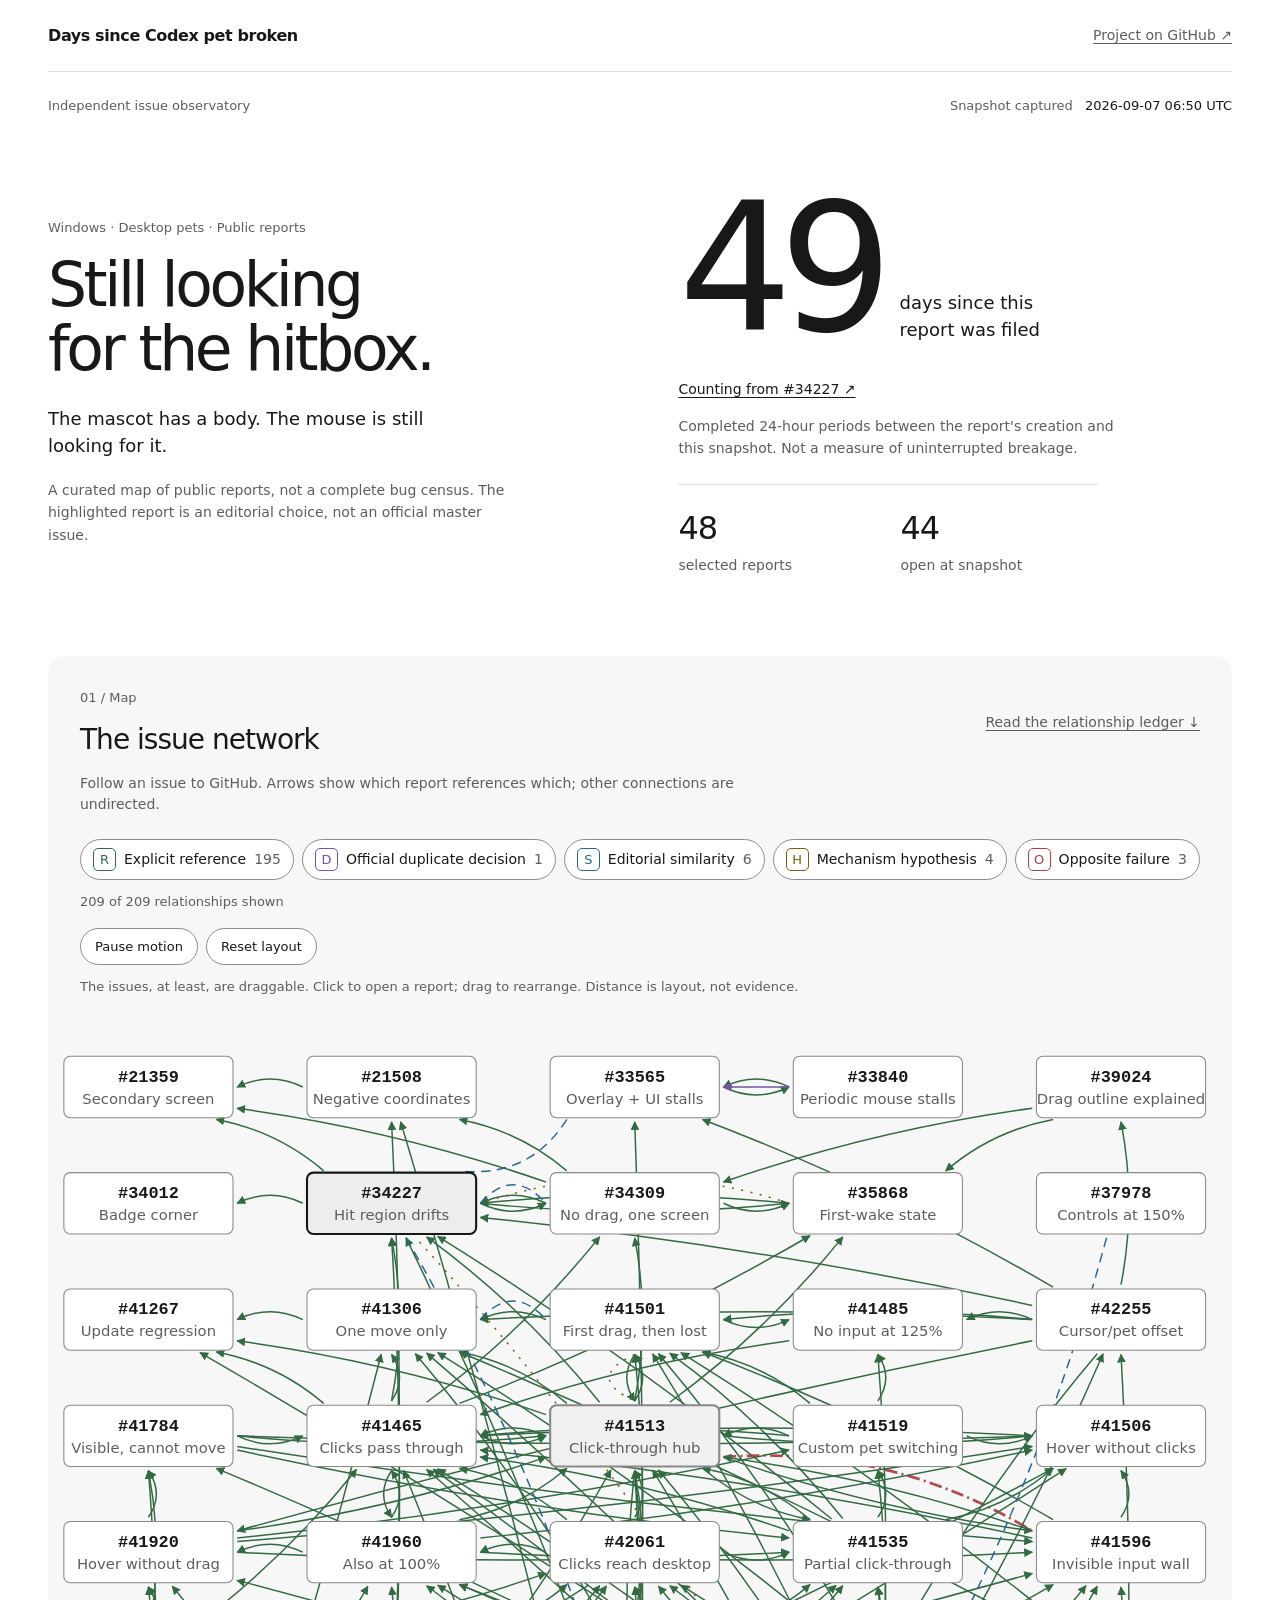
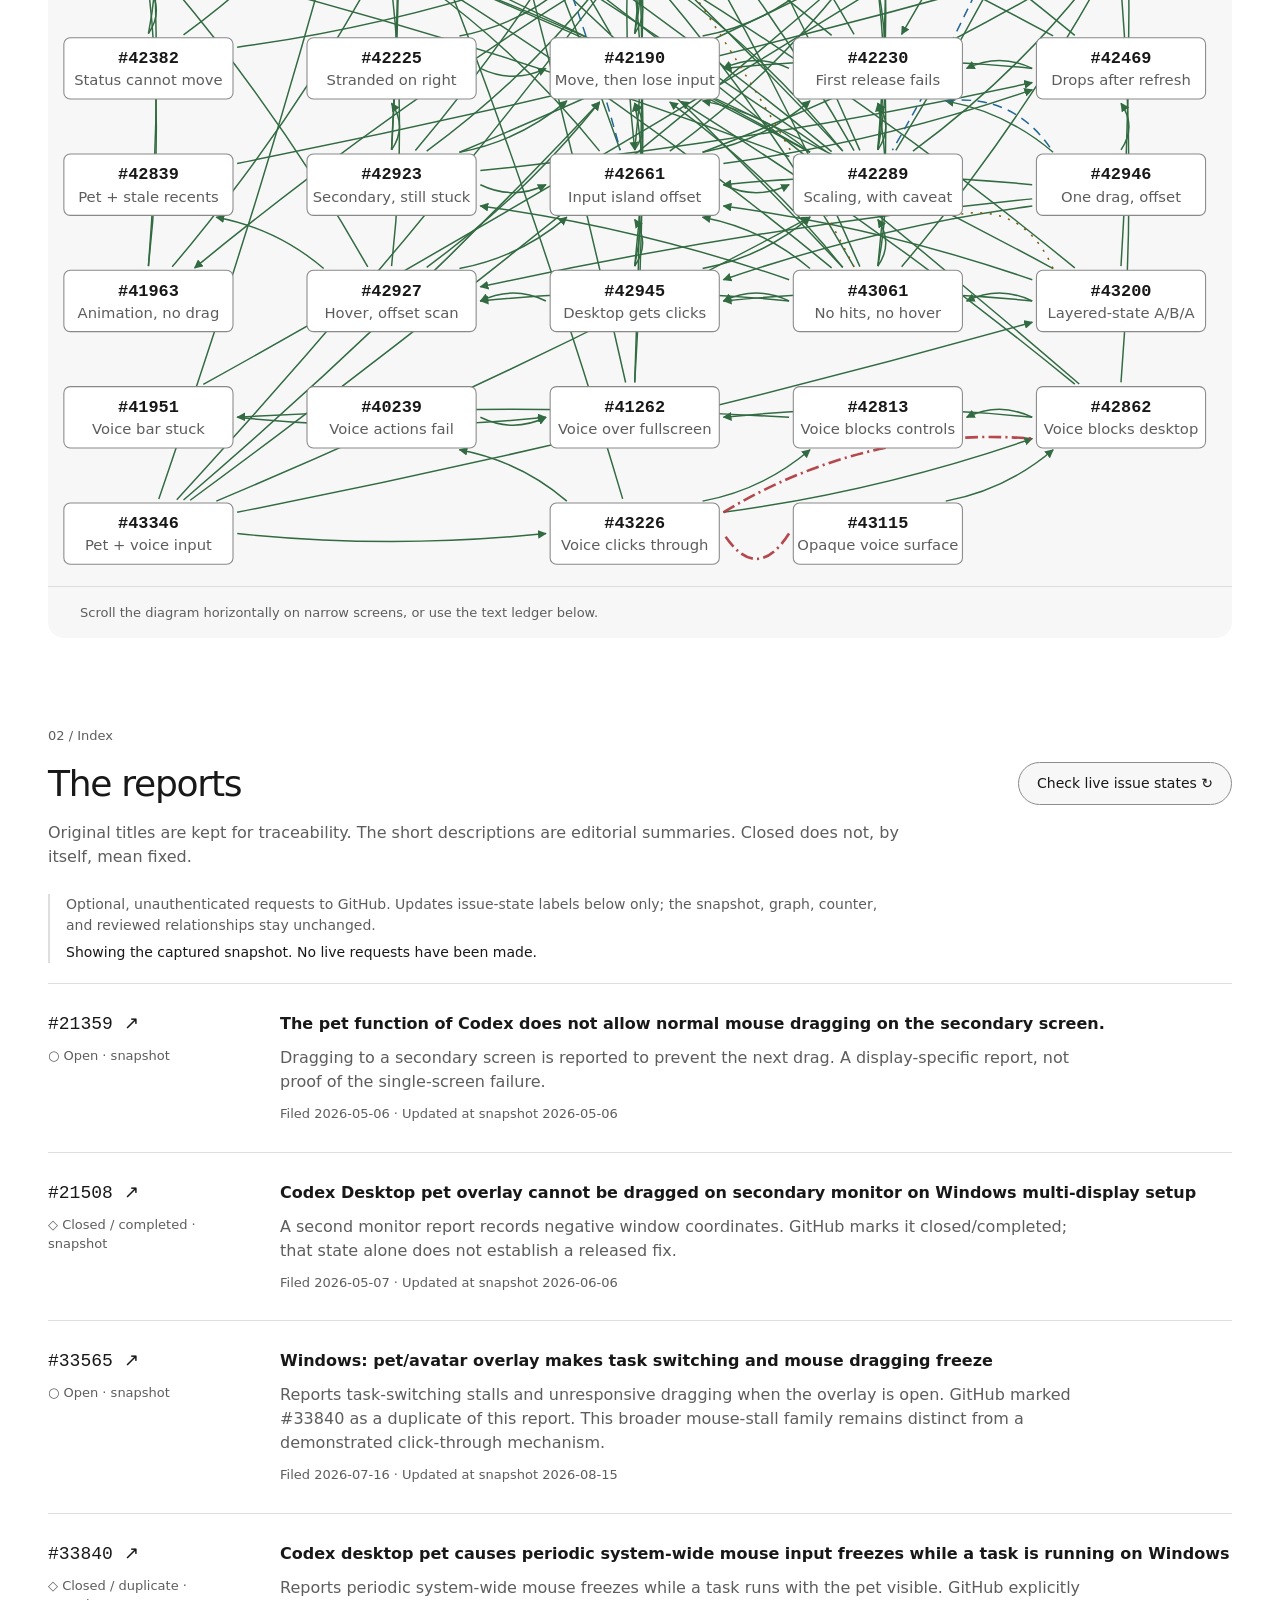
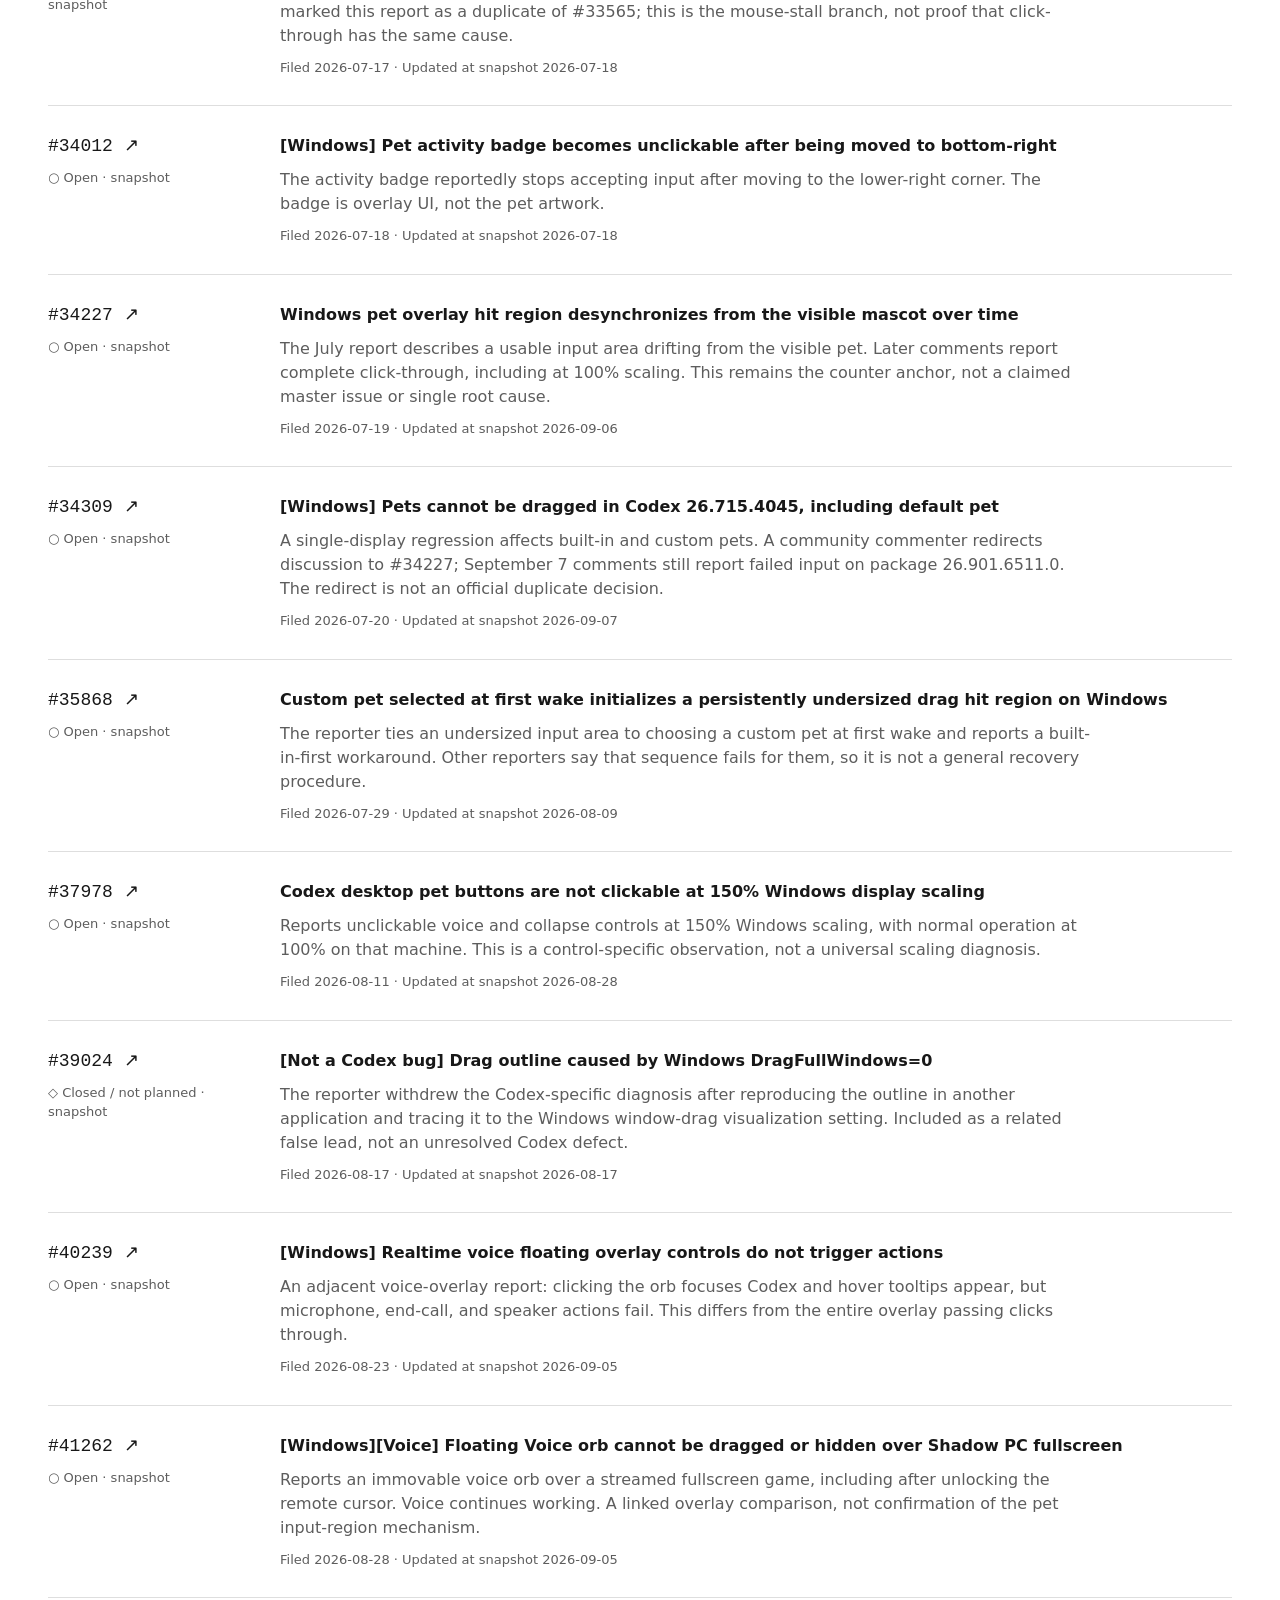
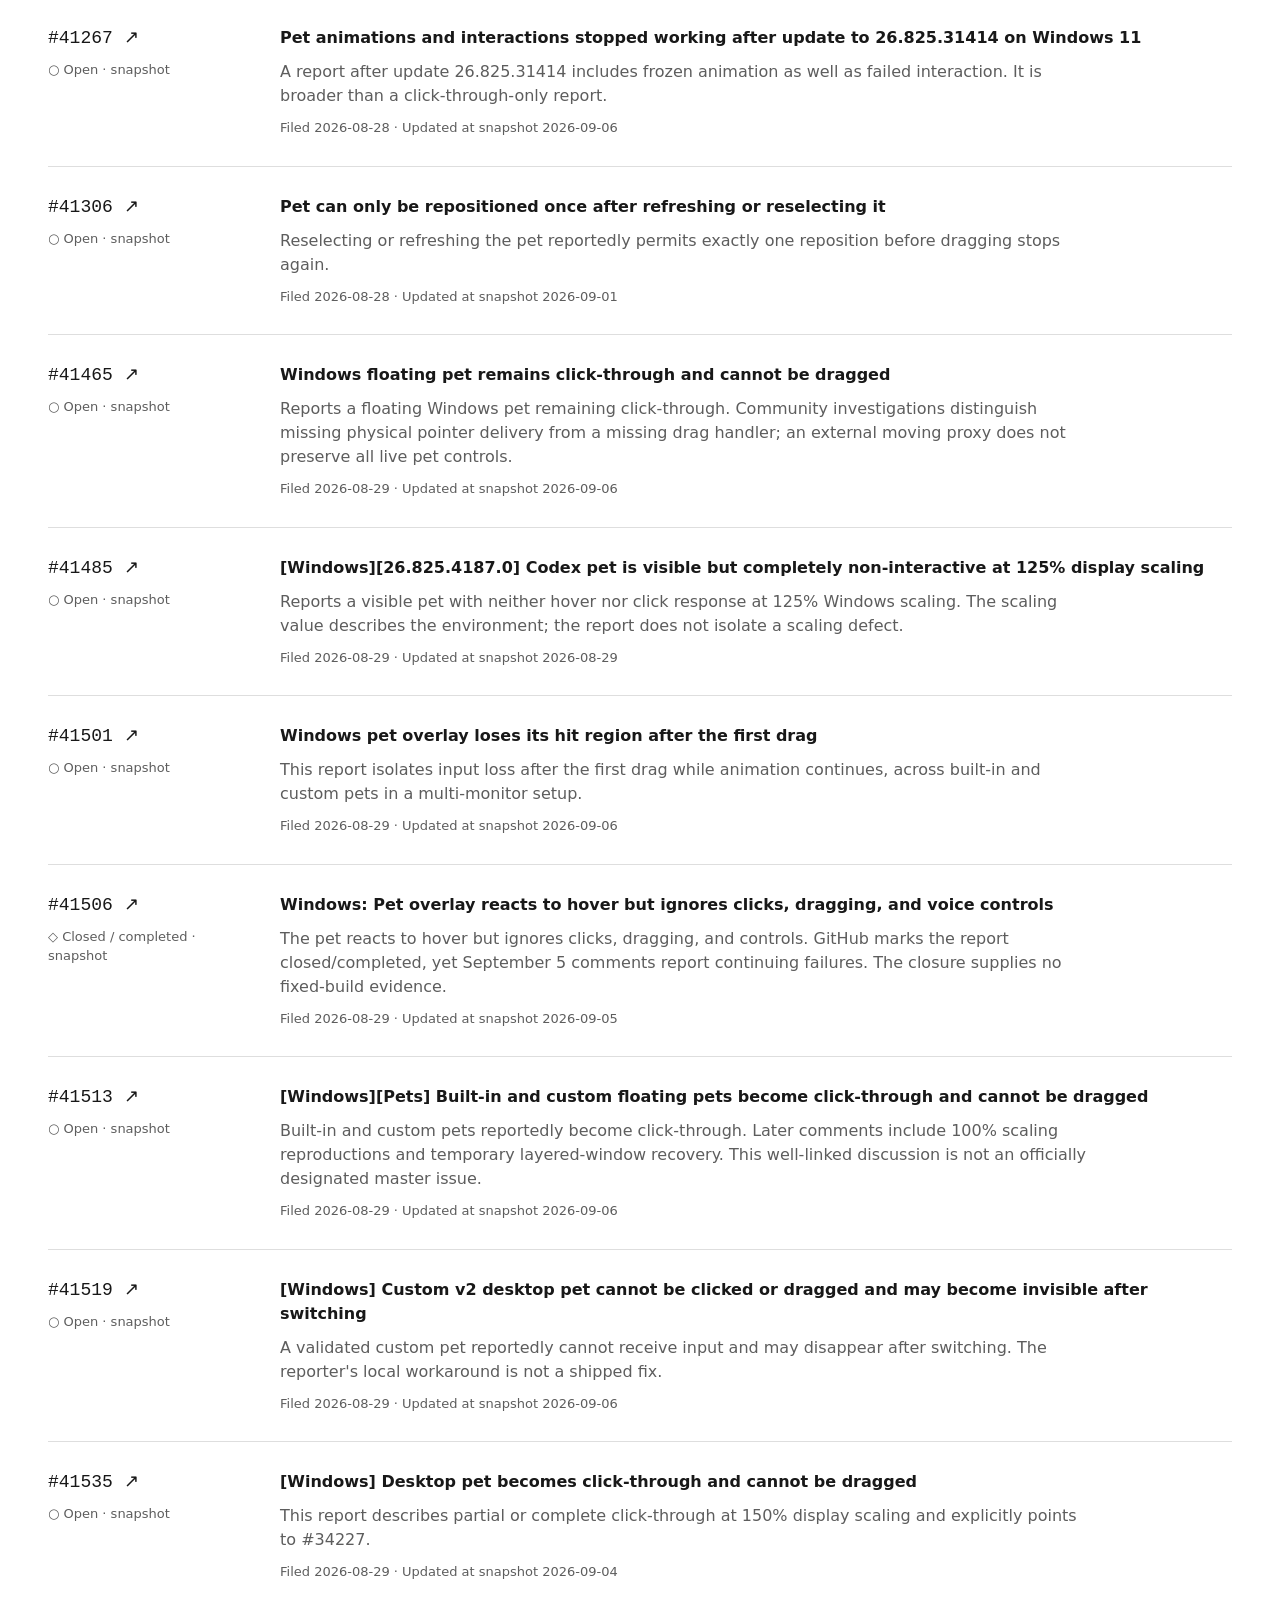
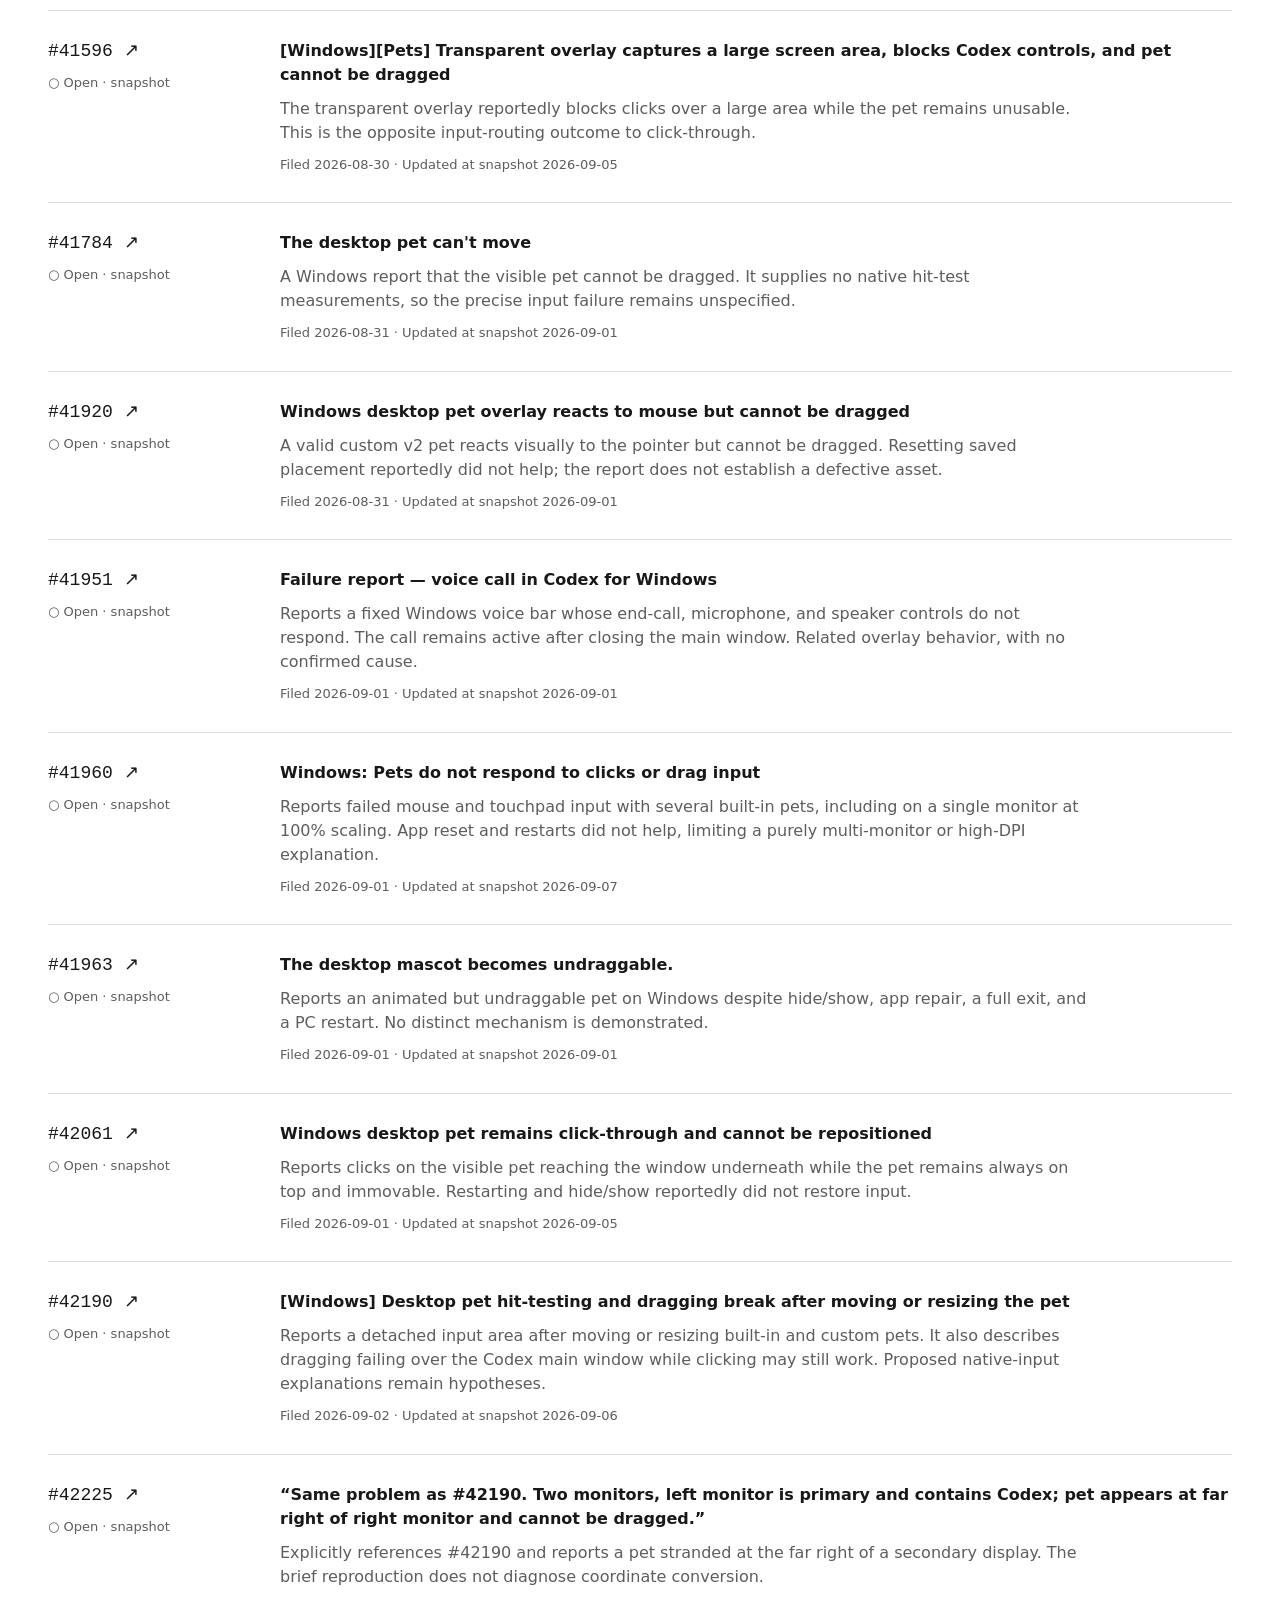
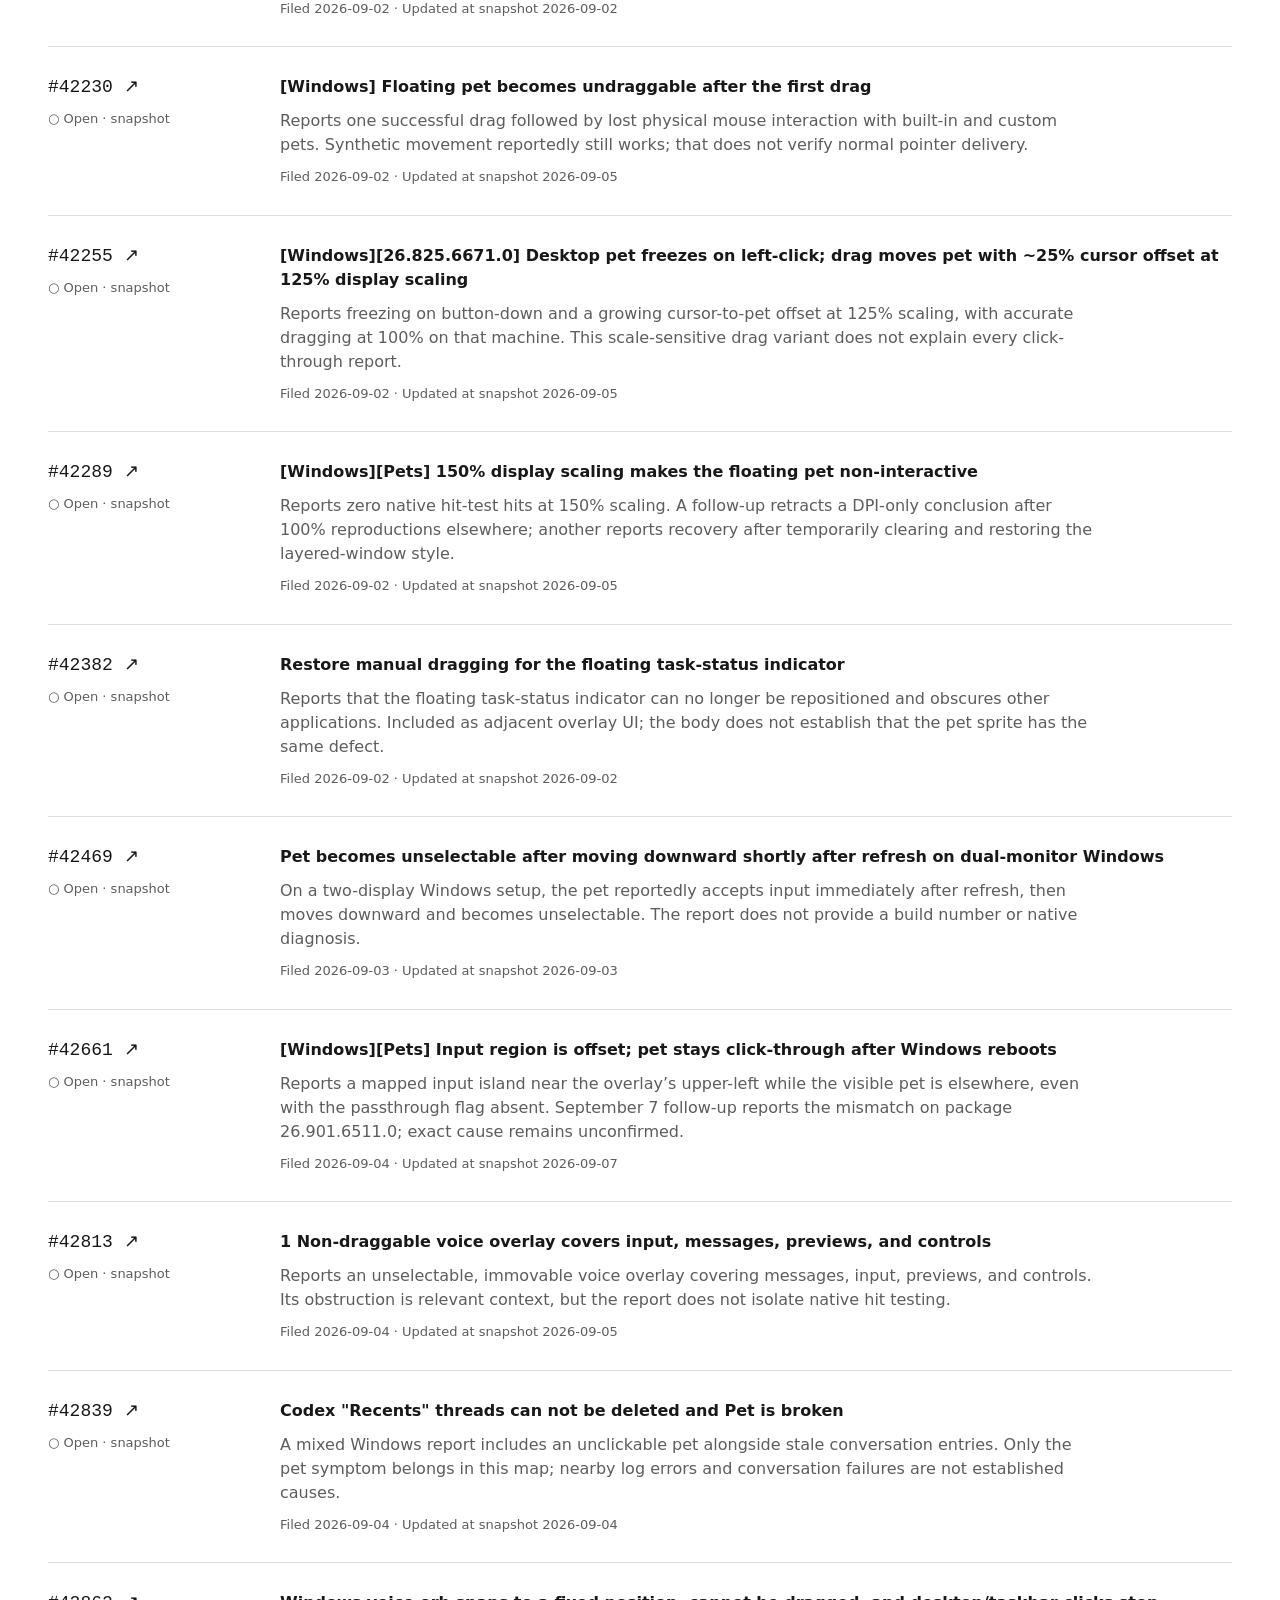
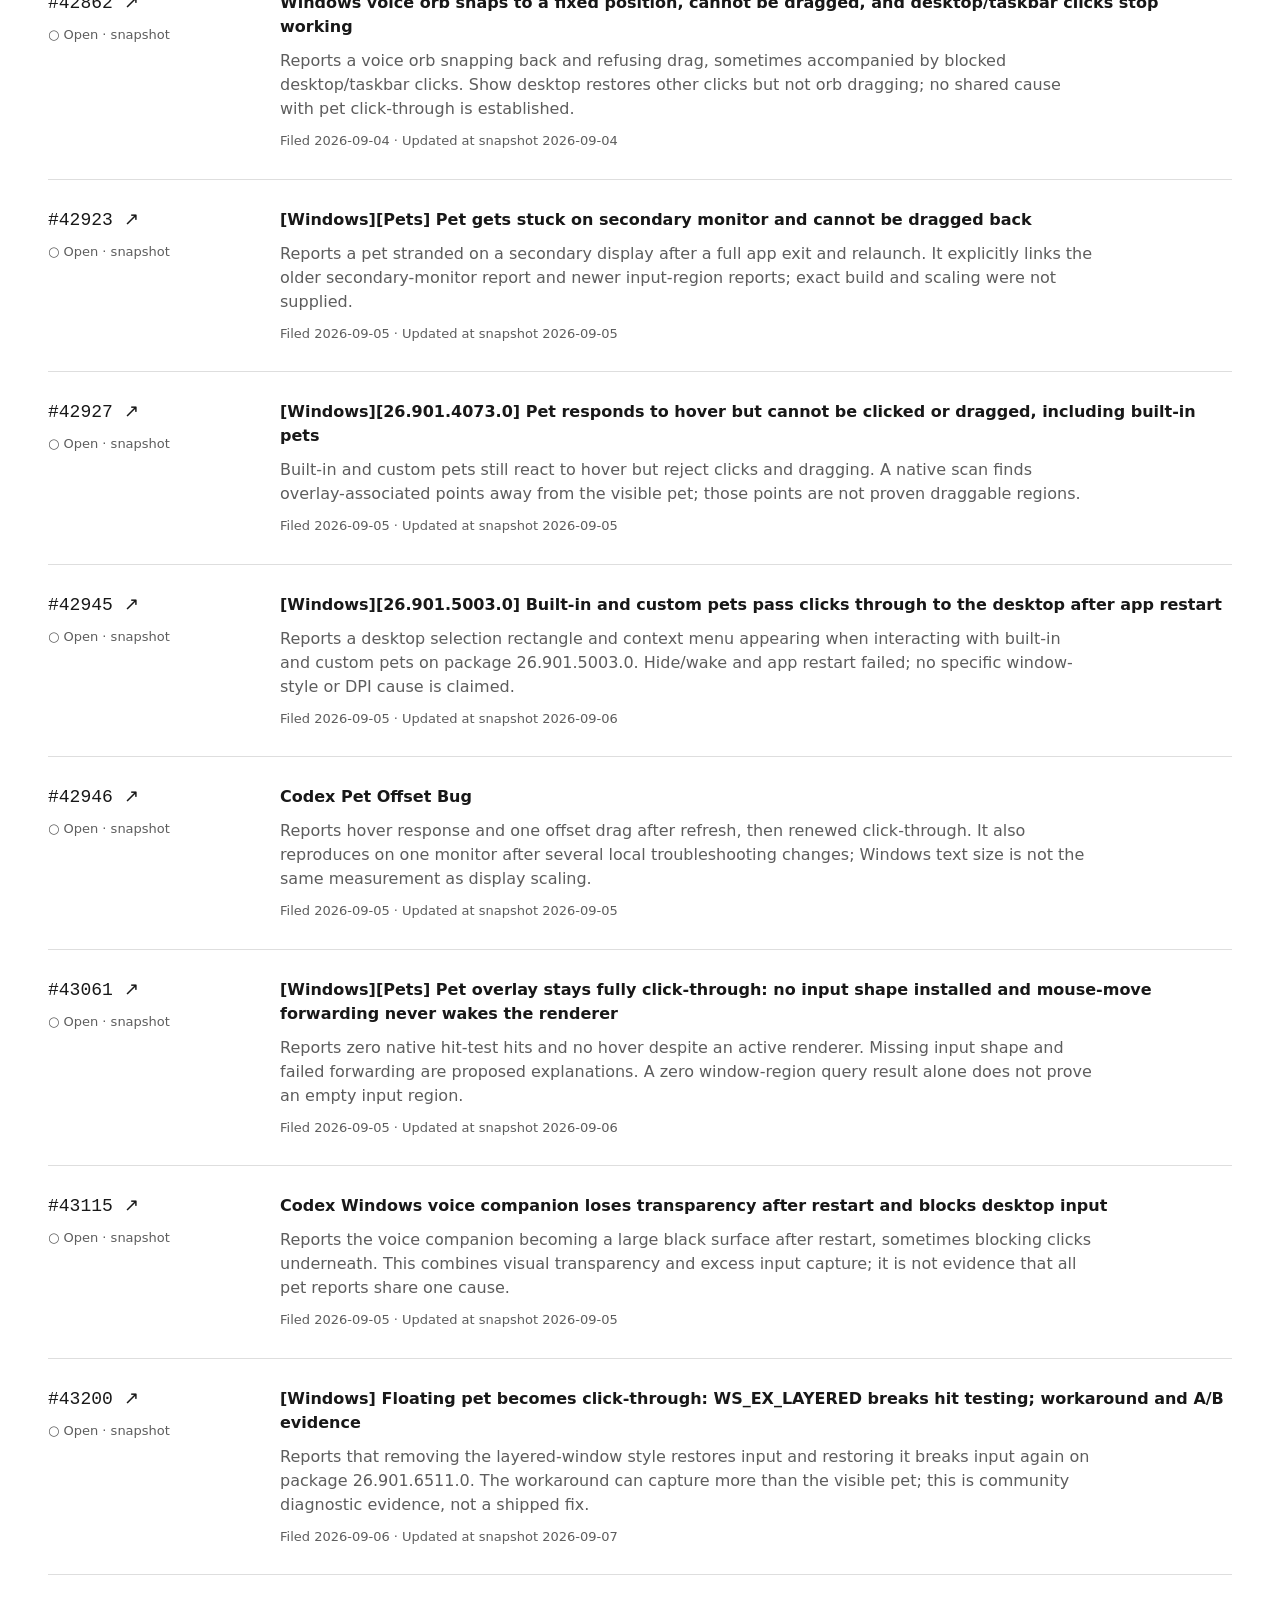
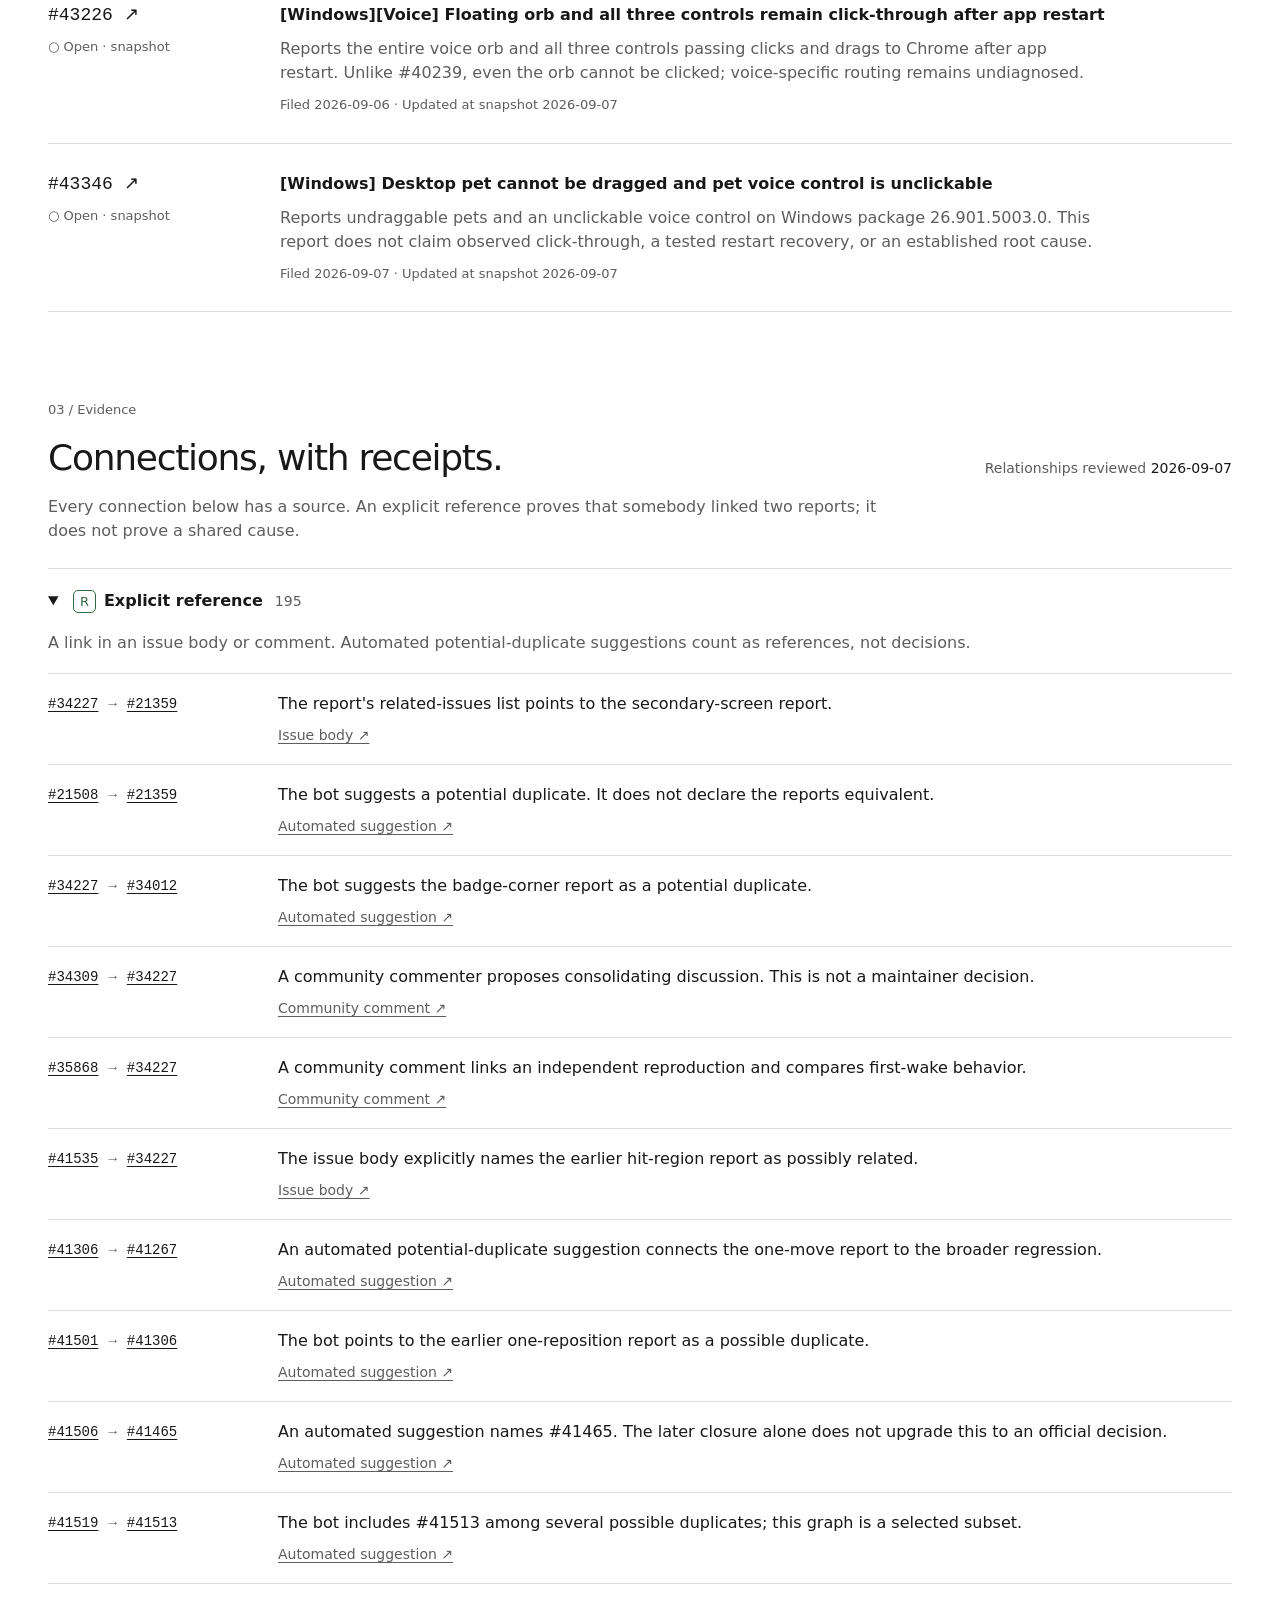
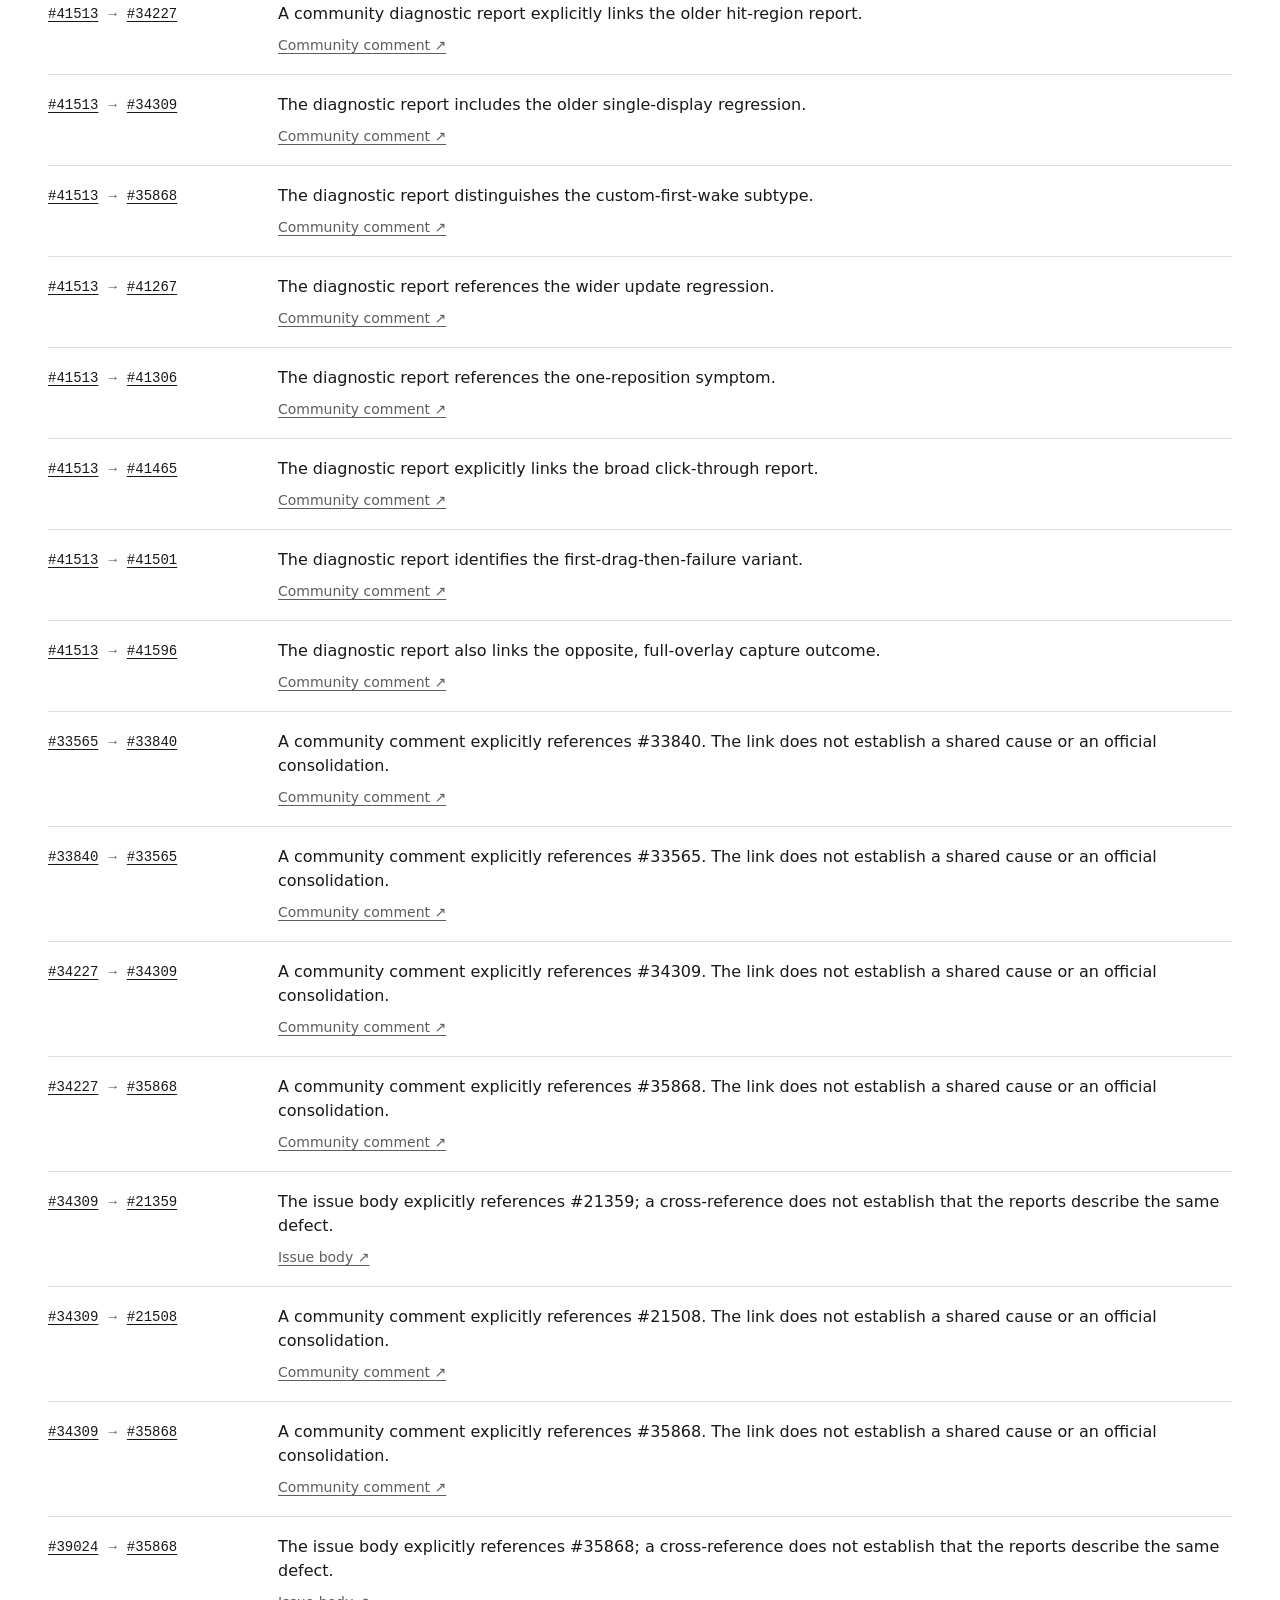
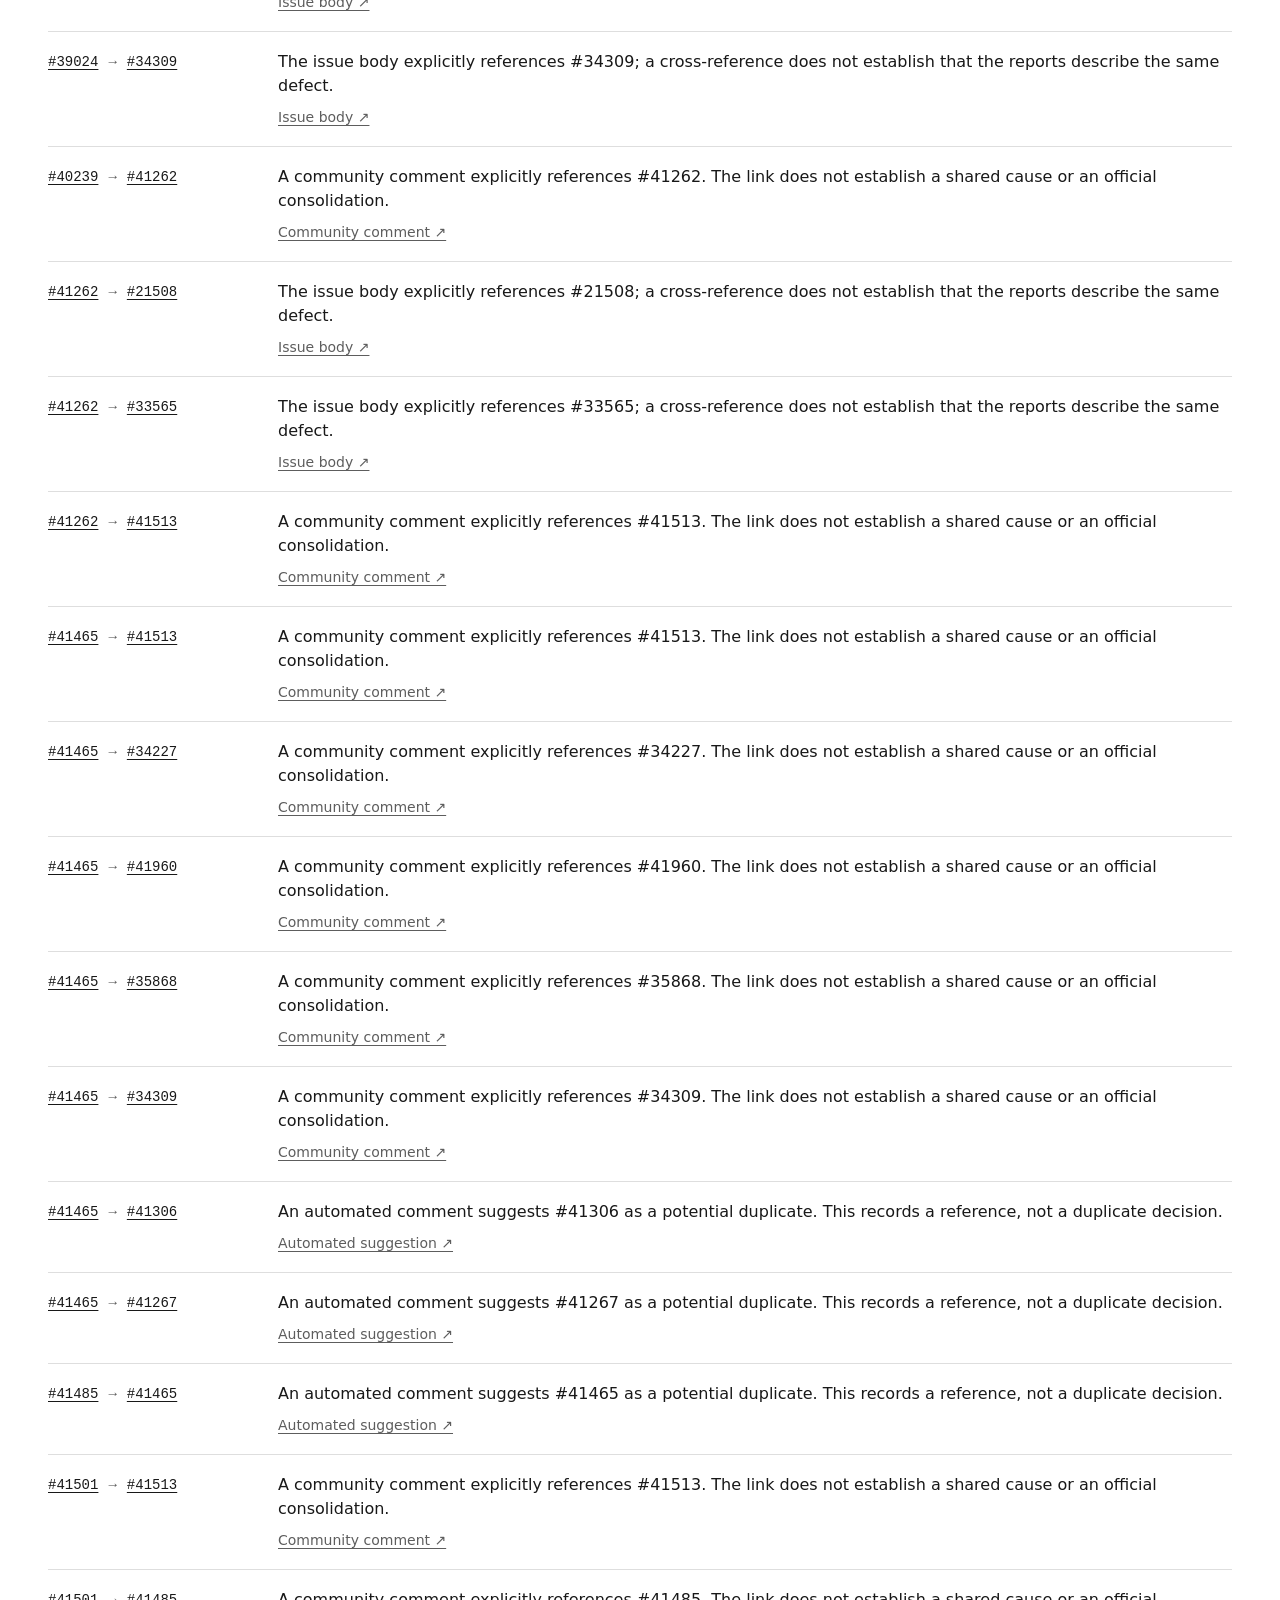
==== commit 1080c7d1: "Make the issue graph draggable with motion controls and static fallbacks" ====
--- a/docs/index.html
+++ b/docs/index.html
@@ -5,9 +5,11 @@
   <meta name="viewport" content="width=device-width, initial-scale=1">
   <meta name="description" content="An independent, source-linked observatory of Codex desktop-pet input failures. Reports, references, and hypotheses kept distinct.">
   <meta name="color-scheme" content="light dark">
-  <meta http-equiv="Content-Security-Policy" content="default-src 'self'; script-src 'self'; style-src 'self'; img-src 'self' data:; connect-src 'self' https://api.github.com; object-src 'none'; base-uri 'none'; form-action 'none'">
+  <meta http-equiv="Content-Security-Policy" content="default-src 'self'; script-src 'self'; style-src 'self'; font-src 'self' https://cdn.openai.com; img-src 'self' data: https://learn.chatgpt.com; connect-src 'self' https://api.github.com; object-src 'none'; base-uri 'none'; form-action 'none'">
   <meta name="referrer" content="no-referrer">
   <title>Days since Codex pet broken — Issue observatory</title>
+  <link rel="preconnect" href="https://cdn.openai.com" crossorigin>
+  <link rel="preload" href="https://cdn.openai.com/common/fonts/openai-sans/v2/OpenAISans-Regular.woff2" as="font" type="font/woff2" crossorigin>
   <link rel="stylesheet" href="./assets/style.css">
   <link rel="alternate" hreflang="en" href="./index.html">
   <script src="./assets/app.mjs" type="module"></script>
@@ -26,7 +28,7 @@
           <p class="eyebrow">Windows · Desktop pets · Public reports</p>
           <h1 id="headline">Still looking for the hitbox.</h1>
           <p class="satire">The mascot has a body. The mouse is still looking for it.</p>
-          <p class="fine">A curated map of public reports, not a complete bug census. The center is an editorial choice, not an official master issue.</p>
+          <p class="fine">A curated map of public reports, not a complete bug census. The highlighted report is an editorial choice, not an official master issue.</p>
         </div>
         <div class="clock-reading">
           <div class="counter"><span class="digits">49</span><span class="counter-unit">days since this report was filed</span></div>
@@ -40,7 +42,9 @@
         <p class="network-hint">Follow an issue to GitHub. Arrows show which report references which; other connections are undirected.</p>
         <fieldset class="filters" hidden><legend>Show relationship types</legend><button type="button" class="filter" data-filter="reference" aria-pressed="true" title="A link in an issue body or comment. Automated potential-duplicate suggestions count as references, not decisions."><span class="type-symbol reference" aria-hidden="true">R</span>Explicit reference<span class="count">195</span></button><button type="button" class="filter" data-filter="official_duplicate" aria-pressed="true" title="A verified maintainer decision or a GitHub duplicate event. Automated suggestions and community consolidation comments do not qualify."><span class="type-symbol official_duplicate" aria-hidden="true">D</span>Official duplicate decision<span class="count">1</span></button><button type="button" class="filter" data-filter="similarity" aria-pressed="true" title="An editorial comparison of symptoms. Similar descriptions do not establish the same defect."><span class="type-symbol similarity" aria-hidden="true">S</span>Editorial similarity<span class="count">6</span></button><button type="button" class="filter" data-filter="hypothesis" aria-pressed="true" title="An unconfirmed explanation that might connect reports. It is not an official diagnosis."><span class="type-symbol hypothesis" aria-hidden="true">H</span>Mechanism hypothesis<span class="count">4</span></button><button type="button" class="filter" data-filter="opposite" aria-pressed="true" title="Contrasting observed outcomes: input passes through the pet versus transparent space blocking input."><span class="type-symbol opposite" aria-hidden="true">O</span>Opposite failure<span class="count">3</span></button></fieldset>
         <p class="filter-count" id="filter-count" role="status" hidden>209 of 209 relationships shown</p>
-        <div class="graph-scroll" tabindex="0" role="region" aria-label="Network of 48 selected pet and related overlay reports"><svg xmlns="http://www.w3.org/2000/svg" viewBox="0 0 1120 1110" width="1120" height="1110" role="group" aria-labelledby="graph-title graph-description"><title id="graph-title">Network of 48 selected pet and related overlay reports</title><desc id="graph-description">Each labeled node links to its GitHub issue. The relationship ledger below gives a text equivalent, source links, and the meaning of every connection.</desc><defs><marker id="arrow-reference" viewBox="0 0 10 10" refX="9" refY="5" markerWidth="6" markerHeight="6" orient="auto-start-reverse"><path d="M 0 0 L 10 5 L 0 10 z" class="graph-arrow reference"/></marker><marker id="arrow-official_duplicate" viewBox="0 0 10 10" refX="9" refY="5" markerWidth="6" markerHeight="6" orient="auto-start-reverse"><path d="M 0 0 L 10 5 L 0 10 z" class="graph-arrow official_duplicate"/></marker><marker id="arrow-similarity" viewBox="0 0 10 10" refX="9" refY="5" markerWidth="6" markerHeight="6" orient="auto-start-reverse"><path d="M 0 0 L 10 5 L 0 10 z" class="graph-arrow similarity"/></marker><marker id="arrow-hypothesis" viewBox="0 0 10 10" refX="9" refY="5" markerWidth="6" markerHeight="6" orient="auto-start-reverse"><path d="M 0 0 L 10 5 L 0 10 z" class="graph-arrow hypothesis"/></marker><marker id="arrow-opposite" viewBox="0 0 10 10" refX="9" refY="5" markerWidth="6" markerHeight="6" orient="auto-start-reverse"><path d="M 0 0 L 10 5 L 0 10 z" class="graph-arrow opposite"/></marker></defs><g class="edges"><path class="edge reference" data-edge-type="reference" d="M 260.8 149.3 Q 216.5 111.5 159.2 100.7" stroke-dasharray="" marker-end="url(#arrow-reference)"><title>#34227 / #21359: Explicit reference. The report&#x27;s related-issues list points to the secondary-screen report.</title></path><path class="edge reference" data-edge-type="reference" d="M 241.0 70.0 Q 210.0 55.0 179.0 70.0" stroke-dasharray="" marker-end="url(#arrow-reference)"><title>#21508 / #21359: Explicit reference. The bot suggests a potential duplicate. It does not declare the reports equivalent.</title></path><path class="edge reference" data-edge-type="reference" d="M 241.0 180.0 Q 210.0 165.0 179.0 180.0" stroke-dasharray="" marker-end="url(#arrow-reference)"><title>#34227 / #34012: Explicit reference. The bot suggests the badge-corner report as a potential duplicate.</title></path><path class="edge reference" data-edge-type="reference" d="M 471.0 180.0 Q 440.0 165.0 409.0 180.0" stroke-dasharray="" marker-end="url(#arrow-reference)"><title>#34309 / #34227: Explicit reference. A community commenter proposes consolidating discussion. This is not a maintainer decision.</title></path><path class="edge reference" data-edge-type="reference" d="M 701.0 180.0 Q 555.0 165.0 409.0 180.0" stroke-dasharray="" marker-end="url(#arrow-reference)"><title>#35868 / #34227: Explicit reference. A community comment links an independent reproduction and compares first-wake behavior.</title></path><path class="edge reference" data-edge-type="reference" d="M 741.3 478.7 Q 563.7 332.8 368.7 211.3" stroke-dasharray="" marker-end="url(#arrow-reference)"><title>#41535 / #34227: Explicit reference. The issue body explicitly names the earlier hit-region report as possibly related.</title></path><path class="edge reference" data-edge-type="reference" d="M 241.0 290.0 Q 210.0 275.0 179.0 290.0" stroke-dasharray="" marker-end="url(#arrow-reference)"><title>#41306 / #41267: Explicit reference. An automated potential-duplicate suggestion connects the one-move report to the broader regression.</title></path><path class="edge reference" data-edge-type="reference" d="M 471.0 290.0 Q 440.0 275.0 409.0 290.0" stroke-dasharray="" marker-end="url(#arrow-reference)"><title>#41501 / #41306: Explicit reference. The bot points to the earlier one-reposition report as a possible duplicate.</title></path><path class="edge reference" data-edge-type="reference" d="M 931.0 400.0 Q 670.0 385.0 409.0 400.0" stroke-dasharray="" marker-end="url(#arrow-reference)"><title>#41506 / #41465: Explicit reference. An automated suggestion names #41465. The later closure alone does not upgrade this to an official decision.</title></path><path class="edge reference" data-edge-type="reference" d="M 701.0 400.0 Q 670.0 385.0 639.0 400.0" stroke-dasharray="" marker-end="url(#arrow-reference)"><title>#41519 / #41513: Explicit reference. The bot includes #41513 among several possible duplicates; this graph is a selected subset.</title></path><path class="edge reference" data-edge-type="reference" d="M 521.8 368.2 Q 450.4 279.2 358.2 211.8" stroke-dasharray="" marker-end="url(#arrow-reference)"><title>#41513 / #34227: Explicit reference. A community diagnostic report explicitly links the older hit-region report.</title></path><path class="edge reference" data-edge-type="reference" d="M 555.0 367.0 Q 570.0 290.0 555.0 213.0" stroke-dasharray="" marker-end="url(#arrow-reference)"><title>#41513 / #34309: Explicit reference. The diagnostic report includes the older single-display regression.</title></path><path class="edge reference" data-edge-type="reference" d="M 588.2 368.2 Q 680.4 300.8 751.8 211.8" stroke-dasharray="" marker-end="url(#arrow-reference)"><title>#41513 / #35868: Explicit reference. The diagnostic report distinguishes the custom-first-wake subtype.</title></path><path class="edge reference" data-edge-type="reference" d="M 471.1 379.9 Q 328.5 330.4 178.9 310.1" stroke-dasharray="" marker-end="url(#arrow-reference)"><title>#41513 / #41267: Explicit reference. The diagnostic report references the wider update regression.</title></path><path class="edge reference" data-edge-type="reference" d="M 490.8 369.3 Q 446.5 331.5 389.2 320.7" stroke-dasharray="" marker-end="url(#arrow-reference)"><title>#41513 / #41306: Explicit reference. The diagnostic report references the one-reposition symptom.</title></path><path class="edge reference" data-edge-type="reference" d="M 471.0 400.0 Q 440.0 385.0 409.0 400.0" stroke-dasharray="" marker-end="url(#arrow-reference)"><title>#41513 / #41465: Explicit reference. The diagnostic report explicitly links the broad click-through report.</title></path><path class="edge reference" data-edge-type="reference" d="M 555.0 367.0 Q 570.0 345.0 555.0 323.0" stroke-dasharray="" marker-end="url(#arrow-reference)"><title>#41513 / #41501: Explicit reference. The diagnostic report identifies the first-drag-then-failure variant.</title></path><path class="edge reference" data-edge-type="reference" d="M 638.9 420.1 Q 781.5 469.6 931.1 489.9" stroke-dasharray="" marker-end="url(#arrow-reference)"><title>#41513 / #41596: Explicit reference. The diagnostic report also links the opposite, full-overlay capture outcome.</title></path><path class="edge similarity" data-edge-type="similarity" d="M 409.0 180.0 Q 440.0 145.0 471.0 180.0" stroke-dasharray="9 6"><title>#34227 / #34309: Editorial similarity. Editorial comparison: both describe visible pets failing to receive input, with different onset and extent. Similarity does not establish a common bug.</title></path><path class="edge similarity" data-edge-type="similarity" d="M 409.0 290.0 Q 440.0 255.0 471.0 290.0" stroke-dasharray="9 6"><title>#41306 / #41501: Editorial similarity. Editorial comparison: both describe a successful first move followed by lost interaction. Their environments and diagnostic detail differ.</title></path><path class="edge similarity" data-edge-type="similarity" d="M 490.8 100.7 Q 455.1 156.6 389.2 149.3" stroke-dasharray="9 6"><title>#33565 / #34227: Editorial similarity. Weak editorial connection: both involve the Windows pet overlay and impaired mouse interaction. The stall report may be a separate performance failure.</title></path><path class="edge hypothesis" data-edge-type="hypothesis" d="M 701.0 180.0 Q 555.0 132.0 409.0 180.0" stroke-dasharray="2 7"><title>#35868 / #34227: Mechanism hypothesis. Unconfirmed hypothesis: stale region measurements might connect initialization and later drift. No shared root cause is asserted.</title></path><path class="edge hypothesis" data-edge-type="hypothesis" d="M 555.0 323.0 Q 507.0 345.0 555.0 367.0" stroke-dasharray="2 7"><title>#41501 / #41513: Mechanism hypothesis. Unconfirmed hypothesis: region synchronization after moving the overlay might connect first-drag failure and click-through. Community analysis is not an official diagnosis.</title></path><path class="edge opposite" data-edge-type="opposite" d="M 638.9 420.1 Q 796.2 408.3 931.1 489.9" stroke-dasharray="12 4 2 4"><title>#41513 / #41596: Opposite failure. Opposite observed outcomes: clicks escape the pet in one report and are swallowed by transparent space in the other. A shared mechanism remains unconfirmed.</title></path><path class="edge reference" data-edge-type="reference" d="M 639.0 70.0 Q 670.0 85.0 701.0 70.0" stroke-dasharray="" marker-end="url(#arrow-reference)"><title>#33565 / #33840: Explicit reference. A community comment explicitly references #33840. The link does not establish a shared cause or an official consolidation.</title></path><path class="edge reference" data-edge-type="reference" d="M 701.0 70.0 Q 670.0 55.0 639.0 70.0" stroke-dasharray="" marker-end="url(#arrow-reference)"><title>#33840 / #33565: Explicit reference. A community comment explicitly references #33565. The link does not establish a shared cause or an official consolidation.</title></path><path class="edge reference" data-edge-type="reference" d="M 409.0 180.0 Q 440.0 195.0 471.0 180.0" stroke-dasharray="" marker-end="url(#arrow-reference)"><title>#34227 / #34309: Explicit reference. A community comment explicitly references #34309. The link does not establish a shared cause or an official consolidation.</title></path><path class="edge reference" data-edge-type="reference" d="M 409.0 180.0 Q 555.0 195.0 701.0 180.0" stroke-dasharray="" marker-end="url(#arrow-reference)"><title>#34227 / #35868: Explicit reference. A community comment explicitly references #35868. The link does not establish a shared cause or an official consolidation.</title></path><path class="edge reference" data-edge-type="reference" d="M 471.1 159.9 Q 328.5 110.4 178.9 90.1" stroke-dasharray="" marker-end="url(#arrow-reference)"><title>#34309 / #21359: Explicit reference. The issue body explicitly references #21359; a cross-reference does not establish that the reports describe the same defect.</title></path><path class="edge reference" data-edge-type="reference" d="M 490.8 149.3 Q 446.5 111.5 389.2 100.7" stroke-dasharray="" marker-end="url(#arrow-reference)"><title>#34309 / #21508: Explicit reference. A community comment explicitly references #21508. The link does not establish a shared cause or an official consolidation.</title></path><path class="edge reference" data-edge-type="reference" d="M 639.0 180.0 Q 670.0 195.0 701.0 180.0" stroke-dasharray="" marker-end="url(#arrow-reference)"><title>#34309 / #35868: Explicit reference. A community comment explicitly references #35868. The link does not establish a shared cause or an official consolidation.</title></path><path class="edge reference" data-edge-type="reference" d="M 950.8 100.7 Q 893.5 111.5 849.2 149.3" stroke-dasharray="" marker-end="url(#arrow-reference)"><title>#39024 / #35868: Explicit reference. The issue body explicitly references #35868; a cross-reference does not establish that the reports describe the same defect.</title></path><path class="edge reference" data-edge-type="reference" d="M 931.1 90.1 Q 781.5 110.4 638.9 159.9" stroke-dasharray="" marker-end="url(#arrow-reference)"><title>#39024 / #34309: Explicit reference. The issue body explicitly references #34309; a cross-reference does not establish that the reports describe the same defect.</title></path><path class="edge reference" data-edge-type="reference" d="M 409.0 950.0 Q 440.0 965.0 471.0 950.0" stroke-dasharray="" marker-end="url(#arrow-reference)"><title>#40239 / #41262: Explicit reference. A community comment explicitly references #41262. The link does not establish a shared cause or an official consolidation.</title></path><path class="edge reference" data-edge-type="reference" d="M 546.4 917.1 Q 454.5 506.2 333.6 102.9" stroke-dasharray="" marker-end="url(#arrow-reference)"><title>#41262 / #21508: Explicit reference. The issue body explicitly references #21508; a cross-reference does not establish that the reports describe the same defect.</title></path><path class="edge reference" data-edge-type="reference" d="M 555.0 917.0 Q 570.0 510.0 555.0 103.0" stroke-dasharray="" marker-end="url(#arrow-reference)"><title>#41262 / #33565: Explicit reference. The issue body explicitly references #33565; a cross-reference does not establish that the reports describe the same defect.</title></path><path class="edge reference" data-edge-type="reference" d="M 555.0 917.0 Q 570.0 675.0 555.0 433.0" stroke-dasharray="" marker-end="url(#arrow-reference)"><title>#41262 / #41513: Explicit reference. A community comment explicitly references #41513. The link does not establish a shared cause or an official consolidation.</title></path><path class="edge reference" data-edge-type="reference" d="M 409.0 400.0 Q 440.0 415.0 471.0 400.0" stroke-dasharray="" marker-end="url(#arrow-reference)"><title>#41465 / #41513: Explicit reference. A community comment explicitly references #41513. The link does not establish a shared cause or an official consolidation.</title></path><path class="edge reference" data-edge-type="reference" d="M 325.0 367.0 Q 340.0 290.0 325.0 213.0" stroke-dasharray="" marker-end="url(#arrow-reference)"><title>#41465 / #34227: Explicit reference. A community comment explicitly references #34227. The link does not establish a shared cause or an official consolidation.</title></path><path class="edge reference" data-edge-type="reference" d="M 325.0 433.0 Q 310.0 455.0 325.0 477.0" stroke-dasharray="" marker-end="url(#arrow-reference)"><title>#41465 / #41960: Explicit reference. A community comment explicitly references #41960. The link does not establish a shared cause or an official consolidation.</title></path><path class="edge reference" data-edge-type="reference" d="M 389.2 369.3 Q 561.5 303.5 720.8 210.7" stroke-dasharray="" marker-end="url(#arrow-reference)"><title>#41465 / #35868: Explicit reference. A community comment explicitly references #35868. The link does not establish a shared cause or an official consolidation.</title></path><path class="edge reference" data-edge-type="reference" d="M 358.2 368.2 Q 450.4 300.8 521.8 211.8" stroke-dasharray="" marker-end="url(#arrow-reference)"><title>#41465 / #34309: Explicit reference. A community comment explicitly references #34309. The link does not establish a shared cause or an official consolidation.</title></path><path class="edge reference" data-edge-type="reference" d="M 325.0 367.0 Q 340.0 345.0 325.0 323.0" stroke-dasharray="" marker-end="url(#arrow-reference)"><title>#41465 / #41306: Explicit reference. An automated comment suggests #41306 as a potential duplicate. This records a reference, not a duplicate decision.</title></path><path class="edge reference" data-edge-type="reference" d="M 260.8 369.3 Q 216.5 331.5 159.2 320.7" stroke-dasharray="" marker-end="url(#arrow-reference)"><title>#41465 / #41267: Explicit reference. An automated comment suggests #41267 as a potential duplicate. This records a reference, not a duplicate decision.</title></path><path class="edge reference" data-edge-type="reference" d="M 701.1 310.1 Q 551.5 330.4 408.9 379.9" stroke-dasharray="" marker-end="url(#arrow-reference)"><title>#41485 / #41465: Explicit reference. An automated comment suggests #41465 as a potential duplicate. This records a reference, not a duplicate decision.</title></path><path class="edge reference" data-edge-type="reference" d="M 555.0 323.0 Q 540.0 345.0 555.0 367.0" stroke-dasharray="" marker-end="url(#arrow-reference)"><title>#41501 / #41513: Explicit reference. A community comment explicitly references #41513. The link does not establish a shared cause or an official consolidation.</title></path><path class="edge reference" data-edge-type="reference" d="M 639.0 290.0 Q 670.0 305.0 701.0 290.0" stroke-dasharray="" marker-end="url(#arrow-reference)"><title>#41501 / #41485: Explicit reference. A community comment explicitly references #41485. The link does not establish a shared cause or an official consolidation.</title></path><path class="edge reference" data-edge-type="reference" d="M 639.0 400.0 Q 785.0 415.0 931.0 400.0" stroke-dasharray="" marker-end="url(#arrow-reference)"><title>#41513 / #41506: Explicit reference. A community comment explicitly references #41506. The link does not establish a shared cause or an official consolidation.</title></path><path class="edge reference" data-edge-type="reference" d="M 619.2 430.7 Q 663.5 468.5 720.8 479.3" stroke-dasharray="" marker-end="url(#arrow-reference)"><title>#41513 / #41535: Explicit reference. A community comment explicitly references #41535. The link does not establish a shared cause or an official consolidation.</title></path><path class="edge reference" data-edge-type="reference" d="M 555.0 433.0 Q 540.0 565.0 555.0 697.0" stroke-dasharray="" marker-end="url(#arrow-reference)"><title>#41513 / #42661: Explicit reference. A community comment explicitly references #42661. The link does not establish a shared cause or an official consolidation.</title></path><path class="edge reference" data-edge-type="reference" d="M 869.0 400.0 Q 900.0 415.0 931.0 400.0" stroke-dasharray="" marker-end="url(#arrow-reference)"><title>#41519 / #41506: Explicit reference. An automated comment suggests #41506 as a potential duplicate. This records a reference, not a duplicate decision.</title></path><path class="edge reference" data-edge-type="reference" d="M 785.0 367.0 Q 800.0 345.0 785.0 323.0" stroke-dasharray="" marker-end="url(#arrow-reference)"><title>#41519 / #41485: Explicit reference. An automated comment suggests #41485 as a potential duplicate. This records a reference, not a duplicate decision.</title></path><path class="edge reference" data-edge-type="reference" d="M 701.0 400.0 Q 555.0 385.0 409.0 400.0" stroke-dasharray="" marker-end="url(#arrow-reference)"><title>#41519 / #41465: Explicit reference. An automated comment suggests #41465 as a potential duplicate. This records a reference, not a duplicate decision.</title></path><path class="edge reference" data-edge-type="reference" d="M 720.8 369.3 Q 676.5 331.5 619.2 320.7" stroke-dasharray="" marker-end="url(#arrow-reference)"><title>#41519 / #41501: Explicit reference. An automated comment suggests #41501 as a potential duplicate. This records a reference, not a duplicate decision.</title></path><path class="edge reference" data-edge-type="reference" d="M 849.2 479.3 Q 906.5 468.5 950.8 430.7" stroke-dasharray="" marker-end="url(#arrow-reference)"><title>#41535 / #41506: Explicit reference. An automated comment suggests #41506 as a potential duplicate. This records a reference, not a duplicate decision.</title></path><path class="edge reference" data-edge-type="reference" d="M 720.8 479.3 Q 676.5 441.5 619.2 430.7" stroke-dasharray="" marker-end="url(#arrow-reference)"><title>#41535 / #41513: Explicit reference. An automated comment suggests #41513 as a potential duplicate. This records a reference, not a duplicate decision.</title></path><path class="edge reference" data-edge-type="reference" d="M 785.0 477.0 Q 800.0 455.0 785.0 433.0" stroke-dasharray="" marker-end="url(#arrow-reference)"><title>#41535 / #41519: Explicit reference. An automated comment suggests #41519 as a potential duplicate. This records a reference, not a duplicate decision.</title></path><path class="edge reference" data-edge-type="reference" d="M 701.1 489.9 Q 558.5 440.4 408.9 420.1" stroke-dasharray="" marker-end="url(#arrow-reference)"><title>#41535 / #41465: Explicit reference. An automated comment suggests #41465 as a potential duplicate. This records a reference, not a duplicate decision.</title></path><path class="edge reference" data-edge-type="reference" d="M 751.8 478.2 Q 680.4 389.2 588.2 321.8" stroke-dasharray="" marker-end="url(#arrow-reference)"><title>#41535 / #41501: Explicit reference. An automated comment suggests #41501 as a potential duplicate. This records a reference, not a duplicate decision.</title></path><path class="edge reference" data-edge-type="reference" d="M 931.0 496.6 Q 672.4 440.2 409.0 413.4" stroke-dasharray="" marker-end="url(#arrow-reference)"><title>#41596 / #41465: Explicit reference. The issue body explicitly references #41465; a cross-reference does not establish that the reports describe the same defect.</title></path><path class="edge reference" data-edge-type="reference" d="M 1015.0 477.0 Q 1030.0 455.0 1015.0 433.0" stroke-dasharray="" marker-end="url(#arrow-reference)"><title>#41596 / #41506: Explicit reference. The issue body explicitly references #41506; a cross-reference does not establish that the reports describe the same defect.</title></path><path class="edge reference" data-edge-type="reference" d="M 950.8 479.3 Q 791.5 386.5 619.2 320.7" stroke-dasharray="" marker-end="url(#arrow-reference)"><title>#41596 / #41501: Explicit reference. The issue body explicitly references #41501; a cross-reference does not establish that the reports describe the same defect.</title></path><path class="edge reference" data-edge-type="reference" d="M 931.1 489.9 Q 788.5 440.4 638.9 420.1" stroke-dasharray="" marker-end="url(#arrow-reference)"><title>#41596 / #41513: Explicit reference. The issue body explicitly references #41513; a cross-reference does not establish that the reports describe the same defect.</title></path><path class="edge reference" data-edge-type="reference" d="M 179.0 400.0 Q 555.0 415.0 931.0 400.0" stroke-dasharray="" marker-end="url(#arrow-reference)"><title>#41784 / #41506: Explicit reference. An automated comment suggests #41506 as a potential duplicate. This records a reference, not a duplicate decision.</title></path><path class="edge reference" data-edge-type="reference" d="M 179.0 400.0 Q 325.0 415.0 471.0 400.0" stroke-dasharray="" marker-end="url(#arrow-reference)"><title>#41784 / #41513: Explicit reference. An automated comment suggests #41513 as a potential duplicate. This records a reference, not a duplicate decision.</title></path><path class="edge reference" data-edge-type="reference" d="M 179.0 400.0 Q 210.0 415.0 241.0 400.0" stroke-dasharray="" marker-end="url(#arrow-reference)"><title>#41784 / #41465: Explicit reference. An automated comment suggests #41465 as a potential duplicate. This records a reference, not a duplicate decision.</title></path><path class="edge reference" data-edge-type="reference" d="M 179.0 410.0 Q 553.2 469.9 931.0 500.0" stroke-dasharray="" marker-end="url(#arrow-reference)"><title>#41784 / #41596: Explicit reference. An automated comment suggests #41596 as a potential duplicate. This records a reference, not a duplicate decision.</title></path><path class="edge reference" data-edge-type="reference" d="M 179.0 413.4 Q 437.6 469.8 701.0 496.6" stroke-dasharray="" marker-end="url(#arrow-reference)"><title>#41784 / #41535: Explicit reference. An automated comment suggests #41535 as a potential duplicate. This records a reference, not a duplicate decision.</title></path><path class="edge reference" data-edge-type="reference" d="M 179.0 500.0 Q 556.8 469.9 931.0 410.0" stroke-dasharray="" marker-end="url(#arrow-reference)"><title>#41920 / #41506: Explicit reference. An automated comment suggests #41506 as a potential duplicate. This records a reference, not a duplicate decision.</title></path><path class="edge reference" data-edge-type="reference" d="M 178.9 489.9 Q 328.5 469.6 471.1 420.1" stroke-dasharray="" marker-end="url(#arrow-reference)"><title>#41920 / #41513: Explicit reference. An automated comment suggests #41513 as a potential duplicate. This records a reference, not a duplicate decision.</title></path><path class="edge reference" data-edge-type="reference" d="M 179.0 496.6 Q 442.4 469.8 701.0 413.4" stroke-dasharray="" marker-end="url(#arrow-reference)"><title>#41920 / #41519: Explicit reference. An automated comment suggests #41519 as a potential duplicate. This records a reference, not a duplicate decision.</title></path><path class="edge reference" data-edge-type="reference" d="M 95.0 477.0 Q 110.0 455.0 95.0 433.0" stroke-dasharray="" marker-end="url(#arrow-reference)"><title>#41920 / #41784: Explicit reference. An automated comment suggests #41784 as a potential duplicate. This records a reference, not a duplicate decision.</title></path><path class="edge reference" data-edge-type="reference" d="M 179.0 510.0 Q 440.0 525.0 701.0 510.0" stroke-dasharray="" marker-end="url(#arrow-reference)"><title>#41920 / #41535: Explicit reference. An automated comment suggests #41535 as a potential duplicate. This records a reference, not a duplicate decision.</title></path><path class="edge reference" data-edge-type="reference" d="M 146.9 918.9 Q 562.7 687.9 963.1 431.1" stroke-dasharray="" marker-end="url(#arrow-reference)"><title>#41951 / #41506: Explicit reference. An automated comment suggests #41506 as a potential duplicate. This records a reference, not a duplicate decision.</title></path><path class="edge reference" data-edge-type="reference" d="M 179.0 950.0 Q 325.0 965.0 471.0 950.0" stroke-dasharray="" marker-end="url(#arrow-reference)"><title>#41951 / #41262: Explicit reference. An automated comment suggests #41262 as a potential duplicate. This records a reference, not a duplicate decision.</title></path><path class="edge reference" data-edge-type="reference" d="M 241.0 510.0 Q 210.0 495.0 179.0 510.0" stroke-dasharray="" marker-end="url(#arrow-reference)"><title>#41960 / #41920: Explicit reference. An automated comment suggests #41920 as a potential duplicate. This records a reference, not a duplicate decision.</title></path><path class="edge reference" data-edge-type="reference" d="M 409.0 496.6 Q 672.4 469.8 931.0 413.4" stroke-dasharray="" marker-end="url(#arrow-reference)"><title>#41960 / #41506: Explicit reference. An automated comment suggests #41506 as a potential duplicate. This records a reference, not a duplicate decision.</title></path><path class="edge reference" data-edge-type="reference" d="M 389.2 479.3 Q 446.5 468.5 490.8 430.7" stroke-dasharray="" marker-end="url(#arrow-reference)"><title>#41960 / #41513: Explicit reference. An automated comment suggests #41513 as a potential duplicate. This records a reference, not a duplicate decision.</title></path><path class="edge reference" data-edge-type="reference" d="M 325.0 477.0 Q 340.0 455.0 325.0 433.0" stroke-dasharray="" marker-end="url(#arrow-reference)"><title>#41960 / #41465: Explicit reference. An automated comment suggests #41465 as a potential duplicate. This records a reference, not a duplicate decision.</title></path><path class="edge reference" data-edge-type="reference" d="M 409.0 510.0 Q 670.0 525.0 931.0 510.0" stroke-dasharray="" marker-end="url(#arrow-reference)"><title>#41960 / #41596: Explicit reference. An automated comment suggests #41596 as a potential duplicate. This records a reference, not a duplicate decision.</title></path><path class="edge reference" data-edge-type="reference" d="M 95.0 807.0 Q 110.0 620.0 95.0 433.0" stroke-dasharray="" marker-end="url(#arrow-reference)"><title>#41963 / #41784: Explicit reference. An automated comment suggests #41784 as a potential duplicate. This records a reference, not a duplicate decision.</title></path><path class="edge reference" data-edge-type="reference" d="M 117.5 807.7 Q 222.3 683.6 302.5 542.3" stroke-dasharray="" marker-end="url(#arrow-reference)"><title>#41963 / #41960: Explicit reference. An automated comment suggests #41960 as a potential duplicate. This records a reference, not a duplicate decision.</title></path><path class="edge reference" data-edge-type="reference" d="M 95.0 807.0 Q 110.0 675.0 95.0 543.0" stroke-dasharray="" marker-end="url(#arrow-reference)"><title>#41963 / #41920: Explicit reference. An automated comment suggests #41920 as a potential duplicate. This records a reference, not a duplicate decision.</title></path><path class="edge reference" data-edge-type="reference" d="M 471.0 510.0 Q 440.0 495.0 409.0 510.0" stroke-dasharray="" marker-end="url(#arrow-reference)"><title>#42061 / #41960: Explicit reference. An automated comment suggests #41960 as a potential duplicate. This records a reference, not a duplicate decision.</title></path><path class="edge reference" data-edge-type="reference" d="M 555.0 477.0 Q 570.0 455.0 555.0 433.0" stroke-dasharray="" marker-end="url(#arrow-reference)"><title>#42061 / #41513: Explicit reference. An automated comment suggests #41513 as a potential duplicate. This records a reference, not a duplicate decision.</title></path><path class="edge reference" data-edge-type="reference" d="M 511.3 541.3 Q 316.3 662.8 138.7 808.7" stroke-dasharray="" marker-end="url(#arrow-reference)"><title>#42061 / #41963: Explicit reference. An automated comment suggests #41963 as a potential duplicate. This records a reference, not a duplicate decision.</title></path><path class="edge reference" data-edge-type="reference" d="M 490.8 479.3 Q 446.5 441.5 389.2 430.7" stroke-dasharray="" marker-end="url(#arrow-reference)"><title>#42061 / #41465: Explicit reference. An automated comment suggests #41465 as a potential duplicate. This records a reference, not a duplicate decision.</title></path><path class="edge reference" data-edge-type="reference" d="M 639.0 510.0 Q 670.0 525.0 701.0 510.0" stroke-dasharray="" marker-end="url(#arrow-reference)"><title>#42061 / #41535: Explicit reference. An automated comment suggests #41535 as a potential duplicate. This records a reference, not a duplicate decision.</title></path><path class="edge reference" data-edge-type="reference" d="M 555.0 587.0 Q 570.0 510.0 555.0 433.0" stroke-dasharray="" marker-end="url(#arrow-reference)"><title>#42190 / #41513: Explicit reference. An automated comment suggests #41513 as a potential duplicate. This records a reference, not a duplicate decision.</title></path><path class="edge reference" data-edge-type="reference" d="M 555.0 587.0 Q 570.0 565.0 555.0 543.0" stroke-dasharray="" marker-end="url(#arrow-reference)"><title>#42190 / #42061: Explicit reference. An automated comment suggests #42061 as a potential duplicate. This records a reference, not a duplicate decision.</title></path><path class="edge reference" data-edge-type="reference" d="M 532.5 587.7 Q 452.3 446.4 347.5 322.3" stroke-dasharray="" marker-end="url(#arrow-reference)"><title>#42190 / #41306: Explicit reference. An automated comment suggests #41306 as a potential duplicate. This records a reference, not a duplicate decision.</title></path><path class="edge reference" data-edge-type="reference" d="M 555.0 587.0 Q 570.0 455.0 555.0 323.0" stroke-dasharray="" marker-end="url(#arrow-reference)"><title>#42190 / #41501: Explicit reference. An automated comment suggests #41501 as a potential duplicate. This records a reference, not a duplicate decision.</title></path><path class="edge reference" data-edge-type="reference" d="M 619.2 589.3 Q 676.5 578.5 720.8 540.7" stroke-dasharray="" marker-end="url(#arrow-reference)"><title>#42190 / #41535: Explicit reference. An automated comment suggests #41535 as a potential duplicate. This records a reference, not a duplicate decision.</title></path><path class="edge reference" data-edge-type="reference" d="M 409.0 620.0 Q 440.0 635.0 471.0 620.0" stroke-dasharray="" marker-end="url(#arrow-reference)"><title>#42225 / #42190: Explicit reference. The issue body explicitly references #42190; a cross-reference does not establish that the reports describe the same defect.</title></path><path class="edge reference" data-edge-type="reference" d="M 389.2 589.3 Q 446.5 578.5 490.8 540.7" stroke-dasharray="" marker-end="url(#arrow-reference)"><title>#42225 / #42061: Explicit reference. An automated comment suggests #42061 as a potential duplicate. This records a reference, not a duplicate decision.</title></path><path class="edge reference" data-edge-type="reference" d="M 762.5 587.7 Q 682.3 446.4 577.5 322.3" stroke-dasharray="" marker-end="url(#arrow-reference)"><title>#42230 / #41501: Explicit reference. A community comment explicitly references #41501. The link does not establish a shared cause or an official consolidation.</title></path><path class="edge reference" data-edge-type="reference" d="M 701.0 620.0 Q 670.0 605.0 639.0 620.0" stroke-dasharray="" marker-end="url(#arrow-reference)"><title>#42230 / #42190: Explicit reference. A community comment explicitly references #42190. The link does not establish a shared cause or an official consolidation.</title></path><path class="edge reference" data-edge-type="reference" d="M 741.3 588.7 Q 563.7 442.8 368.7 321.3" stroke-dasharray="" marker-end="url(#arrow-reference)"><title>#42230 / #41306: Explicit reference. An automated comment suggests #41306 as a potential duplicate. This records a reference, not a duplicate decision.</title></path><path class="edge reference" data-edge-type="reference" d="M 1015.0 257.0 Q 1030.0 180.0 1015.0 103.0" stroke-dasharray="" marker-end="url(#arrow-reference)"><title>#42255 / #39024: Explicit reference. The issue body explicitly references #39024; a cross-reference does not establish that the reports describe the same defect.</title></path><path class="edge reference" data-edge-type="reference" d="M 931.0 276.6 Q 672.4 220.2 409.0 193.4" stroke-dasharray="" marker-end="url(#arrow-reference)"><title>#42255 / #34227: Explicit reference. The issue body explicitly references #34227; a cross-reference does not establish that the reports describe the same defect.</title></path><path class="edge reference" data-edge-type="reference" d="M 950.8 259.3 Q 791.5 166.5 619.2 100.7" stroke-dasharray="" marker-end="url(#arrow-reference)"><title>#42255 / #33565: Explicit reference. The issue body explicitly references #33565; a cross-reference does not establish that the reports describe the same defect.</title></path><path class="edge reference" data-edge-type="reference" d="M 931.1 310.1 Q 551.5 385.4 178.9 489.9" stroke-dasharray="" marker-end="url(#arrow-reference)"><title>#42255 / #41920: Explicit reference. An automated comment suggests #41920 as a potential duplicate. This records a reference, not a duplicate decision.</title></path><path class="edge reference" data-edge-type="reference" d="M 931.0 290.0 Q 900.0 275.0 869.0 290.0" stroke-dasharray="" marker-end="url(#arrow-reference)"><title>#42255 / #41485: Explicit reference. An automated comment suggests #41485 as a potential duplicate. This records a reference, not a duplicate decision.</title></path><path class="edge reference" data-edge-type="reference" d="M 992.5 322.3 Q 887.7 446.4 807.5 587.7" stroke-dasharray="" marker-end="url(#arrow-reference)"><title>#42255 / #42230: Explicit reference. An automated comment suggests #42230 as a potential duplicate. This records a reference, not a duplicate decision.</title></path><path class="edge reference" data-edge-type="reference" d="M 931.0 290.0 Q 670.0 275.0 409.0 290.0" stroke-dasharray="" marker-end="url(#arrow-reference)"><title>#42255 / #41306: Explicit reference. An automated comment suggests #41306 as a potential duplicate. This records a reference, not a duplicate decision.</title></path><path class="edge reference" data-edge-type="reference" d="M 931.0 290.0 Q 785.0 275.0 639.0 290.0" stroke-dasharray="" marker-end="url(#arrow-reference)"><title>#42255 / #41501: Explicit reference. An automated comment suggests #41501 as a potential duplicate. This records a reference, not a duplicate decision.</title></path><path class="edge reference" data-edge-type="reference" d="M 785.0 697.0 Q 800.0 510.0 785.0 323.0" stroke-dasharray="" marker-end="url(#arrow-reference)"><title>#42289 / #41485: Explicit reference. A community comment explicitly references #41485. The link does not establish a shared cause or an official consolidation.</title></path><path class="edge reference" data-edge-type="reference" d="M 701.2 703.3 Q 444.6 605.7 178.8 536.7" stroke-dasharray="" marker-end="url(#arrow-reference)"><title>#42289 / #41920: Explicit reference. A community comment explicitly references #41920. The link does not establish a shared cause or an official consolidation.</title></path><path class="edge reference" data-edge-type="reference" d="M 720.8 699.3 Q 561.5 606.5 389.2 540.7" stroke-dasharray="" marker-end="url(#arrow-reference)"><title>#42289 / #41960: Explicit reference. A community comment explicitly references #41960. The link does not establish a shared cause or an official consolidation.</title></path><path class="edge reference" data-edge-type="reference" d="M 762.5 697.7 Q 682.3 556.4 577.5 432.3" stroke-dasharray="" marker-end="url(#arrow-reference)"><title>#42289 / #41513: Explicit reference. A community comment explicitly references #41513. The link does not establish a shared cause or an official consolidation.</title></path><path class="edge reference" data-edge-type="reference" d="M 751.8 698.2 Q 680.4 609.2 588.2 541.8" stroke-dasharray="" marker-end="url(#arrow-reference)"><title>#42289 / #42061: Explicit reference. A community comment explicitly references #42061. The link does not establish a shared cause or an official consolidation.</title></path><path class="edge reference" data-edge-type="reference" d="M 785.0 697.0 Q 800.0 565.0 785.0 433.0" stroke-dasharray="" marker-end="url(#arrow-reference)"><title>#42289 / #41519: Explicit reference. A community comment explicitly references #41519. The link does not establish a shared cause or an official consolidation.</title></path><path class="edge reference" data-edge-type="reference" d="M 802.0 697.5 Q 913.3 516.9 998.0 322.5" stroke-dasharray="" marker-end="url(#arrow-reference)"><title>#42289 / #42255: Explicit reference. A community comment explicitly references #42255. The link does not establish a shared cause or an official consolidation.</title></path><path class="edge reference" data-edge-type="reference" d="M 736.2 698.8 Q 448.1 497.4 143.8 321.2" stroke-dasharray="" marker-end="url(#arrow-reference)"><title>#42289 / #41267: Explicit reference. A community comment explicitly references #41267. The link does not establish a shared cause or an official consolidation.</title></path><path class="edge reference" data-edge-type="reference" d="M 785.0 697.0 Q 800.0 675.0 785.0 653.0" stroke-dasharray="" marker-end="url(#arrow-reference)"><title>#42289 / #42230: Explicit reference. A community comment explicitly references #42230. The link does not establish a shared cause or an official consolidation.</title></path><path class="edge reference" data-edge-type="reference" d="M 720.8 699.3 Q 446.5 551.5 159.2 430.7" stroke-dasharray="" marker-end="url(#arrow-reference)"><title>#42289 / #41784: Explicit reference. A community comment explicitly references #41784. The link does not establish a shared cause or an official consolidation.</title></path><path class="edge reference" data-edge-type="reference" d="M 741.3 698.7 Q 563.7 552.8 368.7 431.3" stroke-dasharray="" marker-end="url(#arrow-reference)"><title>#42289 / #41465: Explicit reference. A community comment explicitly references #41465. The link does not establish a shared cause or an official consolidation.</title></path><path class="edge reference" data-edge-type="reference" d="M 751.8 698.2 Q 565.4 499.2 358.2 321.8" stroke-dasharray="" marker-end="url(#arrow-reference)"><title>#42289 / #41306: Explicit reference. A community comment explicitly references #41306. The link does not establish a shared cause or an official consolidation.</title></path><path class="edge reference" data-edge-type="reference" d="M 818.2 698.2 Q 910.4 630.8 981.8 541.8" stroke-dasharray="" marker-end="url(#arrow-reference)"><title>#42289 / #41596: Explicit reference. A community comment explicitly references #41596. The link does not establish a shared cause or an official consolidation.</title></path><path class="edge reference" data-edge-type="reference" d="M 768.0 697.5 Q 683.3 503.1 572.0 322.5" stroke-dasharray="" marker-end="url(#arrow-reference)"><title>#42289 / #41501: Explicit reference. A community comment explicitly references #41501. The link does not establish a shared cause or an official consolidation.</title></path><path class="edge reference" data-edge-type="reference" d="M 785.0 697.0 Q 800.0 620.0 785.0 543.0" stroke-dasharray="" marker-end="url(#arrow-reference)"><title>#42289 / #41535: Explicit reference. A community comment explicitly references #41535. The link does not establish a shared cause or an official consolidation.</title></path><path class="edge reference" data-edge-type="reference" d="M 720.8 699.3 Q 676.5 661.5 619.2 650.7" stroke-dasharray="" marker-end="url(#arrow-reference)"><title>#42289 / #42190: Explicit reference. An automated comment suggests #42190 as a potential duplicate. This records a reference, not a duplicate decision.</title></path><path class="edge reference" data-edge-type="reference" d="M 95.0 587.0 Q 110.0 510.0 95.0 433.0" stroke-dasharray="" marker-end="url(#arrow-reference)"><title>#42382 / #41784: Explicit reference. An automated comment suggests #41784 as a potential duplicate. This records a reference, not a duplicate decision.</title></path><path class="edge reference" data-edge-type="reference" d="M 128.2 588.2 Q 220.4 520.8 291.8 431.8" stroke-dasharray="" marker-end="url(#arrow-reference)"><title>#42382 / #41465: Explicit reference. An automated comment suggests #41465 as a potential duplicate. This records a reference, not a duplicate decision.</title></path><path class="edge reference" data-edge-type="reference" d="M 178.9 599.9 Q 328.5 579.6 471.1 530.1" stroke-dasharray="" marker-end="url(#arrow-reference)"><title>#42382 / #42061: Explicit reference. An automated comment suggests #42061 as a potential duplicate. This records a reference, not a duplicate decision.</title></path><path class="edge reference" data-edge-type="reference" d="M 95.0 587.0 Q 110.0 565.0 95.0 543.0" stroke-dasharray="" marker-end="url(#arrow-reference)"><title>#42382 / #41920: Explicit reference. An automated comment suggests #41920 as a potential duplicate. This records a reference, not a duplicate decision.</title></path><path class="edge reference" data-edge-type="reference" d="M 950.8 589.3 Q 676.5 441.5 389.2 320.7" stroke-dasharray="" marker-end="url(#arrow-reference)"><title>#42469 / #41306: Explicit reference. An automated comment suggests #41306 as a potential duplicate. This records a reference, not a duplicate decision.</title></path><path class="edge reference" data-edge-type="reference" d="M 931.0 620.0 Q 785.0 605.0 639.0 620.0" stroke-dasharray="" marker-end="url(#arrow-reference)"><title>#42469 / #42190: Explicit reference. An automated comment suggests #42190 as a potential duplicate. This records a reference, not a duplicate decision.</title></path><path class="edge reference" data-edge-type="reference" d="M 971.3 588.7 Q 793.7 442.8 598.7 321.3" stroke-dasharray="" marker-end="url(#arrow-reference)"><title>#42469 / #41501: Explicit reference. An automated comment suggests #41501 as a potential duplicate. This records a reference, not a duplicate decision.</title></path><path class="edge reference" data-edge-type="reference" d="M 931.0 620.0 Q 900.0 605.0 869.0 620.0" stroke-dasharray="" marker-end="url(#arrow-reference)"><title>#42469 / #42230: Explicit reference. An automated comment suggests #42230 as a potential duplicate. This records a reference, not a duplicate decision.</title></path><path class="edge reference" data-edge-type="reference" d="M 541.3 697.3 Q 453.8 449.2 338.7 212.7" stroke-dasharray="" marker-end="url(#arrow-reference)"><title>#42661 / #34227: Explicit reference. The issue body explicitly references #34227; a cross-reference does not establish that the reports describe the same defect.</title></path><path class="edge reference" data-edge-type="reference" d="M 619.2 699.3 Q 791.5 633.5 950.8 540.7" stroke-dasharray="" marker-end="url(#arrow-reference)"><title>#42661 / #41596: Explicit reference. The issue body explicitly references #41596; a cross-reference does not establish that the reports describe the same defect.</title></path><path class="edge reference" data-edge-type="reference" d="M 619.2 699.3 Q 676.5 688.5 720.8 650.7" stroke-dasharray="" marker-end="url(#arrow-reference)"><title>#42661 / #42230: Explicit reference. A community comment explicitly references #42230. The link does not establish a shared cause or an official consolidation.</title></path><path class="edge reference" data-edge-type="reference" d="M 555.0 697.0 Q 570.0 565.0 555.0 433.0" stroke-dasharray="" marker-end="url(#arrow-reference)"><title>#42661 / #41513: Explicit reference. A community comment explicitly references #41513. The link does not establish a shared cause or an official consolidation.</title></path><path class="edge reference" data-edge-type="reference" d="M 555.0 697.0 Q 570.0 675.0 555.0 653.0" stroke-dasharray="" marker-end="url(#arrow-reference)"><title>#42661 / #42190: Explicit reference. A community comment explicitly references #42190. The link does not establish a shared cause or an official consolidation.</title></path><path class="edge reference" data-edge-type="reference" d="M 521.8 698.2 Q 450.4 609.2 358.2 541.8" stroke-dasharray="" marker-end="url(#arrow-reference)"><title>#42661 / #41960: Explicit reference. A community comment explicitly references #41960. The link does not establish a shared cause or an official consolidation.</title></path><path class="edge reference" data-edge-type="reference" d="M 639.0 730.0 Q 670.0 745.0 701.0 730.0" stroke-dasharray="" marker-end="url(#arrow-reference)"><title>#42661 / #42289: Explicit reference. A community comment explicitly references #42289. The link does not establish a shared cause or an official consolidation.</title></path><path class="edge reference" data-edge-type="reference" d="M 638.9 709.9 Q 788.5 689.6 931.1 640.1" stroke-dasharray="" marker-end="url(#arrow-reference)"><title>#42661 / #42469: Explicit reference. An automated comment suggests #42469 as a potential duplicate. This records a reference, not a duplicate decision.</title></path><path class="edge reference" data-edge-type="reference" d="M 588.2 698.2 Q 680.4 630.8 751.8 541.8" stroke-dasharray="" marker-end="url(#arrow-reference)"><title>#42661 / #41535: Explicit reference. An automated comment suggests #41535 as a potential duplicate. This records a reference, not a duplicate decision.</title></path><path class="edge reference" data-edge-type="reference" d="M 701.0 950.0 Q 440.0 935.0 179.0 950.0" stroke-dasharray="" marker-end="url(#arrow-reference)"><title>#42813 / #41951: Explicit reference. An automated comment suggests #41951 as a potential duplicate. This records a reference, not a duplicate decision.</title></path><path class="edge reference" data-edge-type="reference" d="M 178.9 709.9 Q 558.5 634.6 931.1 530.1" stroke-dasharray="" marker-end="url(#arrow-reference)"><title>#42839 / #41596: Explicit reference. An automated comment suggests #41596 as a potential duplicate. This records a reference, not a duplicate decision.</title></path><path class="edge reference" data-edge-type="reference" d="M 975.5 918.5 Q 679.3 663.3 364.5 431.5" stroke-dasharray="" marker-end="url(#arrow-reference)"><title>#42862 / #41465: Explicit reference. The issue body explicitly references #41465; a cross-reference does not establish that the reports describe the same defect.</title></path><path class="edge reference" data-edge-type="reference" d="M 931.0 950.0 Q 785.0 935.0 639.0 950.0" stroke-dasharray="" marker-end="url(#arrow-reference)"><title>#42862 / #41262: Explicit reference. The issue body explicitly references #41262; a cross-reference does not establish that the reports describe the same defect.</title></path><path class="edge reference" data-edge-type="reference" d="M 1015.0 917.0 Q 1030.0 730.0 1015.0 543.0" stroke-dasharray="" marker-end="url(#arrow-reference)"><title>#42862 / #41596: Explicit reference. An automated comment suggests #41596 as a potential duplicate. This records a reference, not a duplicate decision.</title></path><path class="edge reference" data-edge-type="reference" d="M 931.0 950.0 Q 900.0 935.0 869.0 950.0" stroke-dasharray="" marker-end="url(#arrow-reference)"><title>#42862 / #42813: Explicit reference. An automated comment suggests #42813 as a potential duplicate. This records a reference, not a duplicate decision.</title></path><path class="edge reference" data-edge-type="reference" d="M 971.3 918.7 Q 793.7 772.8 598.7 651.3" stroke-dasharray="" marker-end="url(#arrow-reference)"><title>#42862 / #42190: Explicit reference. An automated comment suggests #42190 as a potential duplicate. This records a reference, not a duplicate decision.</title></path><path class="edge reference" data-edge-type="reference" d="M 389.2 699.3 Q 676.5 578.5 950.8 430.7" stroke-dasharray="" marker-end="url(#arrow-reference)"><title>#42923 / #41506: Explicit reference. The issue body explicitly references #41506; a cross-reference does not establish that the reports describe the same defect.</title></path><path class="edge reference" data-edge-type="reference" d="M 325.0 697.0 Q 340.0 400.0 325.0 103.0" stroke-dasharray="" marker-end="url(#arrow-reference)"><title>#42923 / #21508: Explicit reference. The issue body explicitly references #21508; a cross-reference does not establish that the reports describe the same defect.</title></path><path class="edge reference" data-edge-type="reference" d="M 409.0 716.6 Q 672.4 689.8 931.0 633.4" stroke-dasharray="" marker-end="url(#arrow-reference)"><title>#42923 / #42469: Explicit reference. The issue body explicitly references #42469; a cross-reference does not establish that the reports describe the same defect.</title></path><path class="edge reference" data-edge-type="reference" d="M 409.0 730.0 Q 440.0 745.0 471.0 730.0" stroke-dasharray="" marker-end="url(#arrow-reference)"><title>#42923 / #42661: Explicit reference. The issue body explicitly references #42661; a cross-reference does not establish that the reports describe the same defect.</title></path><path class="edge reference" data-edge-type="reference" d="M 347.5 697.7 Q 452.3 573.6 532.5 432.3" stroke-dasharray="" marker-end="url(#arrow-reference)"><title>#42923 / #41513: Explicit reference. The issue body explicitly references #41513; a cross-reference does not establish that the reports describe the same defect.</title></path><path class="edge reference" data-edge-type="reference" d="M 358.2 698.2 Q 450.4 630.8 521.8 541.8" stroke-dasharray="" marker-end="url(#arrow-reference)"><title>#42923 / #42061: Explicit reference. The issue body explicitly references #42061; a cross-reference does not establish that the reports describe the same defect.</title></path><path class="edge reference" data-edge-type="reference" d="M 389.2 699.3 Q 446.5 688.5 490.8 650.7" stroke-dasharray="" marker-end="url(#arrow-reference)"><title>#42923 / #42190: Explicit reference. The issue body explicitly references #42190; a cross-reference does not establish that the reports describe the same defect.</title></path><path class="edge reference" data-edge-type="reference" d="M 325.0 697.0 Q 340.0 675.0 325.0 653.0" stroke-dasharray="" marker-end="url(#arrow-reference)"><title>#42923 / #42225: Explicit reference. The issue body explicitly references #42225; a cross-reference does not establish that the reports describe the same defect.</title></path><path class="edge reference" data-edge-type="reference" d="M 325.0 697.0 Q 340.0 455.0 325.0 213.0" stroke-dasharray="" marker-end="url(#arrow-reference)"><title>#42923 / #34227: Explicit reference. The issue body explicitly references #34227; a cross-reference does not establish that the reports describe the same defect.</title></path><path class="edge reference" data-edge-type="reference" d="M 325.0 807.0 Q 340.0 675.0 325.0 543.0" stroke-dasharray="" marker-end="url(#arrow-reference)"><title>#42927 / #41960: Explicit reference. The issue body explicitly references #41960; a cross-reference does not establish that the reports describe the same defect.</title></path><path class="edge reference" data-edge-type="reference" d="M 302.5 807.7 Q 222.3 666.4 117.5 542.3" stroke-dasharray="" marker-end="url(#arrow-reference)"><title>#42927 / #41920: Explicit reference. An automated comment suggests #41920 as a potential duplicate. This records a reference, not a duplicate decision.</title></path><path class="edge reference" data-edge-type="reference" d="M 389.2 809.3 Q 446.5 798.5 490.8 760.7" stroke-dasharray="" marker-end="url(#arrow-reference)"><title>#42927 / #42661: Explicit reference. An automated comment suggests #42661 as a potential duplicate. This records a reference, not a duplicate decision.</title></path><path class="edge reference" data-edge-type="reference" d="M 358.2 808.2 Q 450.4 740.8 521.8 651.8" stroke-dasharray="" marker-end="url(#arrow-reference)"><title>#42927 / #42190: Explicit reference. An automated comment suggests #42190 as a potential duplicate. This records a reference, not a duplicate decision.</title></path><path class="edge reference" data-edge-type="reference" d="M 260.8 809.3 Q 216.5 771.5 159.2 760.7" stroke-dasharray="" marker-end="url(#arrow-reference)"><title>#42927 / #42839: Explicit reference. An automated comment suggests #42839 as a potential duplicate. This records a reference, not a duplicate decision.</title></path><path class="edge reference" data-edge-type="reference" d="M 555.0 807.0 Q 570.0 675.0 555.0 543.0" stroke-dasharray="" marker-end="url(#arrow-reference)"><title>#42945 / #42061: Explicit reference. The issue body explicitly references #42061; a cross-reference does not establish that the reports describe the same defect.</title></path><path class="edge reference" data-edge-type="reference" d="M 555.0 807.0 Q 570.0 785.0 555.0 763.0" stroke-dasharray="" marker-end="url(#arrow-reference)"><title>#42945 / #42661: Explicit reference. The issue body explicitly references #42661; a cross-reference does not establish that the reports describe the same defect.</title></path><path class="edge reference" data-edge-type="reference" d="M 555.0 807.0 Q 570.0 730.0 555.0 653.0" stroke-dasharray="" marker-end="url(#arrow-reference)"><title>#42945 / #42190: Explicit reference. An automated comment suggests #42190 as a potential duplicate. This records a reference, not a duplicate decision.</title></path><path class="edge reference" data-edge-type="reference" d="M 471.0 840.0 Q 440.0 825.0 409.0 840.0" stroke-dasharray="" marker-end="url(#arrow-reference)"><title>#42945 / #42927: Explicit reference. An automated comment suggests #42927 as a potential duplicate. This records a reference, not a duplicate decision.</title></path><path class="edge reference" data-edge-type="reference" d="M 619.2 809.3 Q 676.5 798.5 720.8 760.7" stroke-dasharray="" marker-end="url(#arrow-reference)"><title>#42945 / #42289: Explicit reference. An automated comment suggests #42289 as a potential duplicate. This records a reference, not a duplicate decision.</title></path><path class="edge reference" data-edge-type="reference" d="M 931.1 750.1 Q 781.5 770.4 638.9 819.9" stroke-dasharray="" marker-end="url(#arrow-reference)"><title>#42946 / #42945: Explicit reference. An automated comment suggests #42945 as a potential duplicate. This records a reference, not a duplicate decision.</title></path><path class="edge reference" data-edge-type="reference" d="M 1015.0 697.0 Q 1030.0 675.0 1015.0 653.0" stroke-dasharray="" marker-end="url(#arrow-reference)"><title>#42946 / #42469: Explicit reference. An automated comment suggests #42469 as a potential duplicate. This records a reference, not a duplicate decision.</title></path><path class="edge reference" data-edge-type="reference" d="M 931.0 730.0 Q 785.0 715.0 639.0 730.0" stroke-dasharray="" marker-end="url(#arrow-reference)"><title>#42946 / #42661: Explicit reference. An automated comment suggests #42661 as a potential duplicate. This records a reference, not a duplicate decision.</title></path><path class="edge reference" data-edge-type="reference" d="M 931.0 743.4 Q 667.6 770.2 409.0 826.6" stroke-dasharray="" marker-end="url(#arrow-reference)"><title>#42946 / #42927: Explicit reference. An automated comment suggests #42927 as a potential duplicate. This records a reference, not a duplicate decision.</title></path><path class="edge reference" data-edge-type="reference" d="M 950.8 699.3 Q 906.5 661.5 849.2 650.7" stroke-dasharray="" marker-end="url(#arrow-reference)"><title>#42946 / #42230: Explicit reference. An automated comment suggests #42230 as a potential duplicate. This records a reference, not a duplicate decision.</title></path><path class="edge reference" data-edge-type="reference" d="M 720.8 809.3 Q 676.5 771.5 619.2 760.7" stroke-dasharray="" marker-end="url(#arrow-reference)"><title>#43061 / #42661: Explicit reference. The issue body explicitly references #42661; a cross-reference does not establish that the reports describe the same defect.</title></path><path class="edge reference" data-edge-type="reference" d="M 741.3 808.7 Q 563.7 662.8 368.7 541.3" stroke-dasharray="" marker-end="url(#arrow-reference)"><title>#43061 / #41960: Explicit reference. The issue body explicitly references #41960; a cross-reference does not establish that the reports describe the same defect.</title></path><path class="edge reference" data-edge-type="reference" d="M 768.0 807.5 Q 683.3 613.1 572.0 432.5" stroke-dasharray="" marker-end="url(#arrow-reference)"><title>#43061 / #41513: Explicit reference. The issue body explicitly references #41513; a cross-reference does not establish that the reports describe the same defect.</title></path><path class="edge reference" data-edge-type="reference" d="M 701.1 819.9 Q 558.5 770.4 408.9 750.1" stroke-dasharray="" marker-end="url(#arrow-reference)"><title>#43061 / #42923: Explicit reference. The issue body explicitly references #42923; a cross-reference does not establish that the reports describe the same defect.</title></path><path class="edge reference" data-edge-type="reference" d="M 762.5 807.7 Q 682.3 666.4 577.5 542.3" stroke-dasharray="" marker-end="url(#arrow-reference)"><title>#43061 / #42061: Explicit reference. The issue body explicitly references #42061; a cross-reference does not establish that the reports describe the same defect.</title></path><path class="edge reference" data-edge-type="reference" d="M 751.8 808.2 Q 680.4 719.2 588.2 651.8" stroke-dasharray="" marker-end="url(#arrow-reference)"><title>#43061 / #42190: Explicit reference. The issue body explicitly references #42190; a cross-reference does not establish that the reports describe the same defect.</title></path><path class="edge reference" data-edge-type="reference" d="M 701.0 840.0 Q 555.0 825.0 409.0 840.0" stroke-dasharray="" marker-end="url(#arrow-reference)"><title>#43061 / #42927: Explicit reference. The issue body explicitly references #42927; a cross-reference does not establish that the reports describe the same defect.</title></path><path class="edge reference" data-edge-type="reference" d="M 785.0 807.0 Q 800.0 730.0 785.0 653.0" stroke-dasharray="" marker-end="url(#arrow-reference)"><title>#43061 / #42230: Explicit reference. The issue body explicitly references #42230; a cross-reference does not establish that the reports describe the same defect.</title></path><path class="edge reference" data-edge-type="reference" d="M 751.8 808.2 Q 565.4 609.2 358.2 431.8" stroke-dasharray="" marker-end="url(#arrow-reference)"><title>#43061 / #41465: Explicit reference. The issue body explicitly references #41465; a cross-reference does not establish that the reports describe the same defect.</title></path><path class="edge reference" data-edge-type="reference" d="M 807.5 807.7 Q 912.3 683.6 992.5 542.3" stroke-dasharray="" marker-end="url(#arrow-reference)"><title>#43061 / #41596: Explicit reference. The issue body explicitly references #41596; a cross-reference does not establish that the reports describe the same defect.</title></path><path class="edge reference" data-edge-type="reference" d="M 785.0 807.0 Q 800.0 675.0 785.0 543.0" stroke-dasharray="" marker-end="url(#arrow-reference)"><title>#43061 / #41535: Explicit reference. The issue body explicitly references #41535; a cross-reference does not establish that the reports describe the same defect.</title></path><path class="edge reference" data-edge-type="reference" d="M 701.0 840.0 Q 670.0 825.0 639.0 840.0" stroke-dasharray="" marker-end="url(#arrow-reference)"><title>#43061 / #42945: Explicit reference. An automated comment suggests #42945 as a potential duplicate. This records a reference, not a duplicate decision.</title></path><path class="edge reference" data-edge-type="reference" d="M 785.0 807.0 Q 800.0 785.0 785.0 763.0" stroke-dasharray="" marker-end="url(#arrow-reference)"><title>#43061 / #42289: Explicit reference. An automated comment suggests #42289 as a potential duplicate. This records a reference, not a duplicate decision.</title></path><path class="edge reference" data-edge-type="reference" d="M 849.2 1029.3 Q 906.5 1018.5 950.8 980.7" stroke-dasharray="" marker-end="url(#arrow-reference)"><title>#43115 / #42862: Explicit reference. An automated comment suggests #42862 as a potential duplicate. This records a reference, not a duplicate decision.</title></path><path class="edge reference" data-edge-type="reference" d="M 1015.0 807.0 Q 1030.0 565.0 1015.0 323.0" stroke-dasharray="" marker-end="url(#arrow-reference)"><title>#43200 / #42255: Explicit reference. The issue body explicitly references #42255; a cross-reference does not establish that the reports describe the same defect.</title></path><path class="edge reference" data-edge-type="reference" d="M 931.0 840.0 Q 785.0 825.0 639.0 840.0" stroke-dasharray="" marker-end="url(#arrow-reference)"><title>#43200 / #42945: Explicit reference. An automated comment suggests #42945 as a potential duplicate. This records a reference, not a duplicate decision.</title></path><path class="edge reference" data-edge-type="reference" d="M 931.1 819.9 Q 788.5 770.4 638.9 750.1" stroke-dasharray="" marker-end="url(#arrow-reference)"><title>#43200 / #42661: Explicit reference. An automated comment suggests #42661 as a potential duplicate. This records a reference, not a duplicate decision.</title></path><path class="edge reference" data-edge-type="reference" d="M 950.8 809.3 Q 676.5 661.5 389.2 540.7" stroke-dasharray="" marker-end="url(#arrow-reference)"><title>#43200 / #41960: Explicit reference. An automated comment suggests #41960 as a potential duplicate. This records a reference, not a duplicate decision.</title></path><path class="edge reference" data-edge-type="reference" d="M 971.3 808.7 Q 793.7 662.8 598.7 541.3" stroke-dasharray="" marker-end="url(#arrow-reference)"><title>#43200 / #42061: Explicit reference. An automated comment suggests #42061 as a potential duplicate. This records a reference, not a duplicate decision.</title></path><path class="edge reference" data-edge-type="reference" d="M 931.0 840.0 Q 900.0 825.0 869.0 840.0" stroke-dasharray="" marker-end="url(#arrow-reference)"><title>#43200 / #43061: Explicit reference. An automated comment suggests #43061 as a potential duplicate. This records a reference, not a duplicate decision.</title></path><path class="edge reference" data-edge-type="reference" d="M 543.6 1027.2 Q 454.2 725.1 336.4 432.8" stroke-dasharray="" marker-end="url(#arrow-reference)"><title>#43226 / #41465: Explicit reference. The issue body explicitly references #41465; a cross-reference does not establish that the reports describe the same defect.</title></path><path class="edge reference" data-edge-type="reference" d="M 638.9 1039.9 Q 788.5 1019.6 931.1 970.1" stroke-dasharray="" marker-end="url(#arrow-reference)"><title>#43226 / #42862: Explicit reference. The issue body explicitly references #42862; a cross-reference does not establish that the reports describe the same defect.</title></path><path class="edge reference" data-edge-type="reference" d="M 490.8 1029.3 Q 446.5 991.5 389.2 980.7" stroke-dasharray="" marker-end="url(#arrow-reference)"><title>#43226 / #40239: Explicit reference. The issue body explicitly references #40239; a cross-reference does not establish that the reports describe the same defect.</title></path><path class="edge reference" data-edge-type="reference" d="M 619.2 1029.3 Q 676.5 1018.5 720.8 980.7" stroke-dasharray="" marker-end="url(#arrow-reference)"><title>#43226 / #42813: Explicit reference. An automated comment suggests #42813 as a potential duplicate. This records a reference, not a duplicate decision.</title></path><path class="edge reference" data-edge-type="reference" d="M 104.8 1027.2 Q 224.4 679.3 315.2 322.8" stroke-dasharray="" marker-end="url(#arrow-reference)"><title>#43346 / #41306: Explicit reference. The issue body explicitly references #41306; a cross-reference does not establish that the reports describe the same defect.</title></path><path class="edge reference" data-edge-type="reference" d="M 134.5 1028.5 Q 449.3 796.7 745.5 541.5" stroke-dasharray="" marker-end="url(#arrow-reference)"><title>#43346 / #41535: Explicit reference. The issue body explicitly references #41535; a cross-reference does not establish that the reports describe the same defect.</title></path><path class="edge reference" data-edge-type="reference" d="M 178.9 1039.9 Q 558.5 964.6 931.1 860.1" stroke-dasharray="" marker-end="url(#arrow-reference)"><title>#43346 / #43200: Explicit reference. An automated comment suggests #43200 as a potential duplicate. This records a reference, not a duplicate decision.</title></path><path class="edge reference" data-edge-type="reference" d="M 121.8 1027.9 Q 336.5 794.6 528.2 542.1" stroke-dasharray="" marker-end="url(#arrow-reference)"><title>#43346 / #42061: Explicit reference. An automated comment suggests #42061 as a potential duplicate. This records a reference, not a duplicate decision.</title></path><path class="edge reference" data-edge-type="reference" d="M 128.2 1028.2 Q 335.4 850.8 521.8 651.8" stroke-dasharray="" marker-end="url(#arrow-reference)"><title>#43346 / #42190: Explicit reference. An automated comment suggests #42190 as a potential duplicate. This records a reference, not a duplicate decision.</title></path><path class="edge reference" data-edge-type="reference" d="M 159.2 1029.3 Q 446.5 908.5 720.8 760.7" stroke-dasharray="" marker-end="url(#arrow-reference)"><title>#43346 / #42289: Explicit reference. An automated comment suggests #42289 as a potential duplicate. This records a reference, not a duplicate decision.</title></path><path class="edge reference" data-edge-type="reference" d="M 179.0 1060.0 Q 325.0 1075.0 471.0 1060.0" stroke-dasharray="" marker-end="url(#arrow-reference)"><title>#43346 / #43226: Explicit reference. An automated comment suggests #43226 as a potential duplicate. This records a reference, not a duplicate decision.</title></path><path class="edge official_duplicate" data-edge-type="official_duplicate" d="M 701.0 70.0 Q 670.0 70.0 639.0 70.0" stroke-dasharray="" marker-end="url(#arrow-official_duplicate)"><title>#33840 / #33565: Official duplicate decision. GitHub’s explicit duplicate event identifies #33840 as the duplicate and #33565 as canonical. This consolidates the mouse-stall reports; it does not establish a fix or equate them with the click-through family.</title></path><path class="edge similarity" data-edge-type="similarity" d="M 1001.3 212.7 Q 932.3 468.5 798.7 697.3" stroke-dasharray="9 6"><title>#37978 / #42289: Editorial similarity. Both report failed pet controls in a 150% scaling environment. One reports success at 100%; other threads reproduce input failure at 100%, so scaling alone is not a family-wide explanation.</title></path><path class="edge similarity" data-edge-type="similarity" d="M 338.7 212.7 Q 472.3 441.5 541.3 697.3" stroke-dasharray="9 6"><title>#34227 / #42661: Editorial similarity. Both describe visible pet geometry and usable input areas separating. The newer report adds a native spatial scan, but neither establishes a common implementation defect.</title></path><path class="edge similarity" data-edge-type="similarity" d="M 849.2 650.7 Q 915.1 643.4 950.8 699.3" stroke-dasharray="9 6"><title>#42230 / #42946: Editorial similarity. Both report a brief recovery allowing one drag before interaction fails again. The latter also describes an offset during that drag; matching symptoms do not prove identical causes.</title></path><path class="edge hypothesis" data-edge-type="hypothesis" d="M 950.8 809.3 Q 920.7 741.7 849.2 760.7" stroke-dasharray="2 7"><title>#43200 / #42289: Mechanism hypothesis. Layered-window state may connect these reports, but recovery differs: a clear-and-restore cycle helped one reporter, while restoring the flag brought failure back in #43200. A common cause is unconfirmed.</title></path><path class="edge hypothesis" data-edge-type="hypothesis" d="M 762.5 807.7 Q 594.4 482.6 347.5 212.3" stroke-dasharray="2 7"><title>#43061 / #34227: Mechanism hypothesis. Both discussions propose failure in the mouse-forwarding fallback. The observed lack of input is stronger evidence than the claimed missing-region diagnosis; a shared native defect has not been verified.</title></path><path class="edge opposite" data-edge-type="opposite" d="M 638.9 1039.9 Q 773.8 958.3 931.1 970.1" stroke-dasharray="12 4 2 4"><title>#43226 / #42862: Opposite failure. The newer voice report says clicks reach Chrome underneath the orb; the other also reports desktop/taskbar clicks being blocked. These contrasting outcomes must not be collapsed into one confirmed cause.</title></path><path class="edge opposite" data-edge-type="opposite" d="M 701.0 1060.0 Q 670.0 1108.0 639.0 1060.0" stroke-dasharray="12 4 2 4"><title>#43115 / #43226: Opposite failure. One voice-overlay report includes a large opaque surface intercepting other applications’ input; the other passes input through to Chrome. Both obstruct use, with opposite pointer outcomes.</title></path></g><g class="nodes"><a class="node" href="https://github.com/openai/codex/issues/21359" aria-label="Open issue #21359 on GitHub: The pet function of Codex does not allow normal mouse dragging on the secondary screen."><title>Open issue #21359 on GitHub: The pet function of Codex does not allow normal mouse dragging on the secondary screen.</title><rect x="15" y="41" width="160" height="58" rx="6"/><text class="node-id" x="95" y="65" text-anchor="middle">#21359</text><text class="node-label" x="95" y="86" text-anchor="middle">Secondary screen</text></a><a class="node" href="https://github.com/openai/codex/issues/21508" aria-label="Open issue #21508 on GitHub: Codex Desktop pet overlay cannot be dragged on secondary monitor on Windows multi-display setup"><title>Open issue #21508 on GitHub: Codex Desktop pet overlay cannot be dragged on secondary monitor on Windows multi-display setup</title><rect x="245" y="41" width="160" height="58" rx="6"/><text class="node-id" x="325" y="65" text-anchor="middle">#21508</text><text class="node-label" x="325" y="86" text-anchor="middle">Negative coordinates</text></a><a class="node" href="https://github.com/openai/codex/issues/33565" aria-label="Open issue #33565 on GitHub: Windows: pet/avatar overlay makes task switching and mouse dragging freeze"><title>Open issue #33565 on GitHub: Windows: pet/avatar overlay makes task switching and mouse dragging freeze</title><rect x="475" y="41" width="160" height="58" rx="6"/><text class="node-id" x="555" y="65" text-anchor="middle">#33565</text><text class="node-label" x="555" y="86" text-anchor="middle">Overlay + UI stalls</text></a><a class="node" href="https://github.com/openai/codex/issues/33840" aria-label="Open issue #33840 on GitHub: Codex desktop pet causes periodic system-wide mouse input freezes while a task is running on Windows"><title>Open issue #33840 on GitHub: Codex desktop pet causes periodic system-wide mouse input freezes while a task is running on Windows</title><rect x="705" y="41" width="160" height="58" rx="6"/><text class="node-id" x="785" y="65" text-anchor="middle">#33840</text><text class="node-label" x="785" y="86" text-anchor="middle">Periodic mouse stalls</text></a><a class="node" href="https://github.com/openai/codex/issues/34012" aria-label="Open issue #34012 on GitHub: [Windows] Pet activity badge becomes unclickable after being moved to bottom-right"><title>Open issue #34012 on GitHub: [Windows] Pet activity badge becomes unclickable after being moved to bottom-right</title><rect x="15" y="151" width="160" height="58" rx="6"/><text class="node-id" x="95" y="175" text-anchor="middle">#34012</text><text class="node-label" x="95" y="196" text-anchor="middle">Badge corner</text></a><a class="node anchor-node" href="https://github.com/openai/codex/issues/34227" aria-label="Open issue #34227 on GitHub: Windows pet overlay hit region desynchronizes from the visible mascot over time"><title>Open issue #34227 on GitHub: Windows pet overlay hit region desynchronizes from the visible mascot over time</title><rect x="245" y="151" width="160" height="58" rx="6"/><text class="node-id" x="325" y="175" text-anchor="middle">#34227</text><text class="node-label" x="325" y="196" text-anchor="middle">Hit region drifts</text></a><a class="node" href="https://github.com/openai/codex/issues/34309" aria-label="Open issue #34309 on GitHub: [Windows] Pets cannot be dragged in Codex 26.715.4045, including default pet"><title>Open issue #34309 on GitHub: [Windows] Pets cannot be dragged in Codex 26.715.4045, including default pet</title><rect x="475" y="151" width="160" height="58" rx="6"/><text class="node-id" x="555" y="175" text-anchor="middle">#34309</text><text class="node-label" x="555" y="196" text-anchor="middle">No drag, one screen</text></a><a class="node" href="https://github.com/openai/codex/issues/35868" aria-label="Open issue #35868 on GitHub: Custom pet selected at first wake initializes a persistently undersized drag hit region on Windows"><title>Open issue #35868 on GitHub: Custom pet selected at first wake initializes a persistently undersized drag hit region on Windows</title><rect x="705" y="151" width="160" height="58" rx="6"/><text class="node-id" x="785" y="175" text-anchor="middle">#35868</text><text class="node-label" x="785" y="196" text-anchor="middle">First-wake state</text></a><a class="node" href="https://github.com/openai/codex/issues/37978" aria-label="Open issue #37978 on GitHub: Codex desktop pet buttons are not clickable at 150% Windows display scaling"><title>Open issue #37978 on GitHub: Codex desktop pet buttons are not clickable at 150% Windows display scaling</title><rect x="935" y="151" width="160" height="58" rx="6"/><text class="node-id" x="1015" y="175" text-anchor="middle">#37978</text><text class="node-label" x="1015" y="196" text-anchor="middle">Controls at 150%</text></a><a class="node" href="https://github.com/openai/codex/issues/39024" aria-label="Open issue #39024 on GitHub: [Not a Codex bug] Drag outline caused by Windows DragFullWindows=0"><title>Open issue #39024 on GitHub: [Not a Codex bug] Drag outline caused by Windows DragFullWindows=0</title><rect x="935" y="41" width="160" height="58" rx="6"/><text class="node-id" x="1015" y="65" text-anchor="middle">#39024</text><text class="node-label" x="1015" y="86" text-anchor="middle">Drag outline explained</text></a><a class="node" href="https://github.com/openai/codex/issues/40239" aria-label="Open issue #40239 on GitHub: [Windows] Realtime voice floating overlay controls do not trigger actions"><title>Open issue #40239 on GitHub: [Windows] Realtime voice floating overlay controls do not trigger actions</title><rect x="245" y="921" width="160" height="58" rx="6"/><text class="node-id" x="325" y="945" text-anchor="middle">#40239</text><text class="node-label" x="325" y="966" text-anchor="middle">Voice actions fail</text></a><a class="node" href="https://github.com/openai/codex/issues/41262" aria-label="Open issue #41262 on GitHub: [Windows][Voice] Floating Voice orb cannot be dragged or hidden over Shadow PC fullscreen"><title>Open issue #41262 on GitHub: [Windows][Voice] Floating Voice orb cannot be dragged or hidden over Shadow PC fullscreen</title><rect x="475" y="921" width="160" height="58" rx="6"/><text class="node-id" x="555" y="945" text-anchor="middle">#41262</text><text class="node-label" x="555" y="966" text-anchor="middle">Voice over fullscreen</text></a><a class="node" href="https://github.com/openai/codex/issues/41267" aria-label="Open issue #41267 on GitHub: Pet animations and interactions stopped working after update to 26.825.31414 on Windows 11"><title>Open issue #41267 on GitHub: Pet animations and interactions stopped working after update to 26.825.31414 on Windows 11</title><rect x="15" y="261" width="160" height="58" rx="6"/><text class="node-id" x="95" y="285" text-anchor="middle">#41267</text><text class="node-label" x="95" y="306" text-anchor="middle">Update regression</text></a><a class="node" href="https://github.com/openai/codex/issues/41306" aria-label="Open issue #41306 on GitHub: Pet can only be repositioned once after refreshing or reselecting it"><title>Open issue #41306 on GitHub: Pet can only be repositioned once after refreshing or reselecting it</title><rect x="245" y="261" width="160" height="58" rx="6"/><text class="node-id" x="325" y="285" text-anchor="middle">#41306</text><text class="node-label" x="325" y="306" text-anchor="middle">One move only</text></a><a class="node" href="https://github.com/openai/codex/issues/41465" aria-label="Open issue #41465 on GitHub: Windows floating pet remains click-through and cannot be dragged"><title>Open issue #41465 on GitHub: Windows floating pet remains click-through and cannot be dragged</title><rect x="245" y="371" width="160" height="58" rx="6"/><text class="node-id" x="325" y="395" text-anchor="middle">#41465</text><text class="node-label" x="325" y="416" text-anchor="middle">Clicks pass through</text></a><a class="node" href="https://github.com/openai/codex/issues/41485" aria-label="Open issue #41485 on GitHub: [Windows][26.825.4187.0] Codex pet is visible but completely non-interactive at 125% display scaling"><title>Open issue #41485 on GitHub: [Windows][26.825.4187.0] Codex pet is visible but completely non-interactive at 125% display scaling</title><rect x="705" y="261" width="160" height="58" rx="6"/><text class="node-id" x="785" y="285" text-anchor="middle">#41485</text><text class="node-label" x="785" y="306" text-anchor="middle">No input at 125%</text></a><a class="node" href="https://github.com/openai/codex/issues/41501" aria-label="Open issue #41501 on GitHub: Windows pet overlay loses its hit region after the first drag"><title>Open issue #41501 on GitHub: Windows pet overlay loses its hit region after the first drag</title><rect x="475" y="261" width="160" height="58" rx="6"/><text class="node-id" x="555" y="285" text-anchor="middle">#41501</text><text class="node-label" x="555" y="306" text-anchor="middle">First drag, then lost</text></a><a class="node" href="https://github.com/openai/codex/issues/41506" aria-label="Open issue #41506 on GitHub: Windows: Pet overlay reacts to hover but ignores clicks, dragging, and voice controls"><title>Open issue #41506 on GitHub: Windows: Pet overlay reacts to hover but ignores clicks, dragging, and voice controls</title><rect x="935" y="371" width="160" height="58" rx="6"/><text class="node-id" x="1015" y="395" text-anchor="middle">#41506</text><text class="node-label" x="1015" y="416" text-anchor="middle">Hover without clicks</text></a><a class="node hub-node" href="https://github.com/openai/codex/issues/41513" aria-label="Open issue #41513 on GitHub: [Windows][Pets] Built-in and custom floating pets become click-through and cannot be dragged"><title>Open issue #41513 on GitHub: [Windows][Pets] Built-in and custom floating pets become click-through and cannot be dragged</title><rect x="475" y="371" width="160" height="58" rx="6"/><text class="node-id" x="555" y="395" text-anchor="middle">#41513</text><text class="node-label" x="555" y="416" text-anchor="middle">Click-through hub</text></a><a class="node" href="https://github.com/openai/codex/issues/41519" aria-label="Open issue #41519 on GitHub: [Windows] Custom v2 desktop pet cannot be clicked or dragged and may become invisible after switching"><title>Open issue #41519 on GitHub: [Windows] Custom v2 desktop pet cannot be clicked or dragged and may become invisible after switching</title><rect x="705" y="371" width="160" height="58" rx="6"/><text class="node-id" x="785" y="395" text-anchor="middle">#41519</text><text class="node-label" x="785" y="416" text-anchor="middle">Custom pet switching</text></a><a class="node" href="https://github.com/openai/codex/issues/41535" aria-label="Open issue #41535 on GitHub: [Windows] Desktop pet becomes click-through and cannot be dragged"><title>Open issue #41535 on GitHub: [Windows] Desktop pet becomes click-through and cannot be dragged</title><rect x="705" y="481" width="160" height="58" rx="6"/><text class="node-id" x="785" y="505" text-anchor="middle">#41535</text><text class="node-label" x="785" y="526" text-anchor="middle">Partial click-through</text></a><a class="node" href="https://github.com/openai/codex/issues/41596" aria-label="Open issue #41596 on GitHub: [Windows][Pets] Transparent overlay captures a large screen area, blocks Codex controls, and pet cannot be dragged"><title>Open issue #41596 on GitHub: [Windows][Pets] Transparent overlay captures a large screen area, blocks Codex controls, and pet cannot be dragged</title><rect x="935" y="481" width="160" height="58" rx="6"/><text class="node-id" x="1015" y="505" text-anchor="middle">#41596</text><text class="node-label" x="1015" y="526" text-anchor="middle">Invisible input wall</text></a><a class="node" href="https://github.com/openai/codex/issues/41784" aria-label="Open issue #41784 on GitHub: The desktop pet can&#x27;t move"><title>Open issue #41784 on GitHub: The desktop pet can&#x27;t move</title><rect x="15" y="371" width="160" height="58" rx="6"/><text class="node-id" x="95" y="395" text-anchor="middle">#41784</text><text class="node-label" x="95" y="416" text-anchor="middle">Visible, cannot move</text></a><a class="node" href="https://github.com/openai/codex/issues/41920" aria-label="Open issue #41920 on GitHub: Windows desktop pet overlay reacts to mouse but cannot be dragged"><title>Open issue #41920 on GitHub: Windows desktop pet overlay reacts to mouse but cannot be dragged</title><rect x="15" y="481" width="160" height="58" rx="6"/><text class="node-id" x="95" y="505" text-anchor="middle">#41920</text><text class="node-label" x="95" y="526" text-anchor="middle">Hover without drag</text></a><a class="node" href="https://github.com/openai/codex/issues/41951" aria-label="Open issue #41951 on GitHub: Failure report — voice call in Codex for Windows"><title>Open issue #41951 on GitHub: Failure report — voice call in Codex for Windows</title><rect x="15" y="921" width="160" height="58" rx="6"/><text class="node-id" x="95" y="945" text-anchor="middle">#41951</text><text class="node-label" x="95" y="966" text-anchor="middle">Voice bar stuck</text></a><a class="node" href="https://github.com/openai/codex/issues/41960" aria-label="Open issue #41960 on GitHub: Windows: Pets do not respond to clicks or drag input"><title>Open issue #41960 on GitHub: Windows: Pets do not respond to clicks or drag input</title><rect x="245" y="481" width="160" height="58" rx="6"/><text class="node-id" x="325" y="505" text-anchor="middle">#41960</text><text class="node-label" x="325" y="526" text-anchor="middle">Also at 100%</text></a><a class="node" href="https://github.com/openai/codex/issues/41963" aria-label="Open issue #41963 on GitHub: The desktop mascot becomes undraggable."><title>Open issue #41963 on GitHub: The desktop mascot becomes undraggable.</title><rect x="15" y="811" width="160" height="58" rx="6"/><text class="node-id" x="95" y="835" text-anchor="middle">#41963</text><text class="node-label" x="95" y="856" text-anchor="middle">Animation, no drag</text></a><a class="node" href="https://github.com/openai/codex/issues/42061" aria-label="Open issue #42061 on GitHub: Windows desktop pet remains click-through and cannot be repositioned"><title>Open issue #42061 on GitHub: Windows desktop pet remains click-through and cannot be repositioned</title><rect x="475" y="481" width="160" height="58" rx="6"/><text class="node-id" x="555" y="505" text-anchor="middle">#42061</text><text class="node-label" x="555" y="526" text-anchor="middle">Clicks reach desktop</text></a><a class="node" href="https://github.com/openai/codex/issues/42190" aria-label="Open issue #42190 on GitHub: [Windows] Desktop pet hit-testing and dragging break after moving or resizing the pet"><title>Open issue #42190 on GitHub: [Windows] Desktop pet hit-testing and dragging break after moving or resizing the pet</title><rect x="475" y="591" width="160" height="58" rx="6"/><text class="node-id" x="555" y="615" text-anchor="middle">#42190</text><text class="node-label" x="555" y="636" text-anchor="middle">Move, then lose input</text></a><a class="node" href="https://github.com/openai/codex/issues/42225" aria-label="Open issue #42225 on GitHub: “Same problem as #42190. Two monitors, left monitor is primary and contains Codex; pet appears at far right of right monitor and cannot be dragged.”"><title>Open issue #42225 on GitHub: “Same problem as #42190. Two monitors, left monitor is primary and contains Codex; pet appears at far right of right monitor and cannot be dragged.”</title><rect x="245" y="591" width="160" height="58" rx="6"/><text class="node-id" x="325" y="615" text-anchor="middle">#42225</text><text class="node-label" x="325" y="636" text-anchor="middle">Stranded on right</text></a><a class="node" href="https://github.com/openai/codex/issues/42230" aria-label="Open issue #42230 on GitHub: [Windows] Floating pet becomes undraggable after the first drag"><title>Open issue #42230 on GitHub: [Windows] Floating pet becomes undraggable after the first drag</title><rect x="705" y="591" width="160" height="58" rx="6"/><text class="node-id" x="785" y="615" text-anchor="middle">#42230</text><text class="node-label" x="785" y="636" text-anchor="middle">First release fails</text></a><a class="node" href="https://github.com/openai/codex/issues/42255" aria-label="Open issue #42255 on GitHub: [Windows][26.825.6671.0] Desktop pet freezes on left-click; drag moves pet with ~25% cursor offset at 125% display scaling"><title>Open issue #42255 on GitHub: [Windows][26.825.6671.0] Desktop pet freezes on left-click; drag moves pet with ~25% cursor offset at 125% display scaling</title><rect x="935" y="261" width="160" height="58" rx="6"/><text class="node-id" x="1015" y="285" text-anchor="middle">#42255</text><text class="node-label" x="1015" y="306" text-anchor="middle">Cursor/pet offset</text></a><a class="node" href="https://github.com/openai/codex/issues/42289" aria-label="Open issue #42289 on GitHub: [Windows][Pets] 150% display scaling makes the floating pet non-interactive"><title>Open issue #42289 on GitHub: [Windows][Pets] 150% display scaling makes the floating pet non-interactive</title><rect x="705" y="701" width="160" height="58" rx="6"/><text class="node-id" x="785" y="725" text-anchor="middle">#42289</text><text class="node-label" x="785" y="746" text-anchor="middle">Scaling, with caveat</text></a><a class="node" href="https://github.com/openai/codex/issues/42382" aria-label="Open issue #42382 on GitHub: Restore manual dragging for the floating task-status indicator"><title>Open issue #42382 on GitHub: Restore manual dragging for the floating task-status indicator</title><rect x="15" y="591" width="160" height="58" rx="6"/><text class="node-id" x="95" y="615" text-anchor="middle">#42382</text><text class="node-label" x="95" y="636" text-anchor="middle">Status cannot move</text></a><a class="node" href="https://github.com/openai/codex/issues/42469" aria-label="Open issue #42469 on GitHub: Pet becomes unselectable after moving downward shortly after refresh on dual-monitor Windows"><title>Open issue #42469 on GitHub: Pet becomes unselectable after moving downward shortly after refresh on dual-monitor Windows</title><rect x="935" y="591" width="160" height="58" rx="6"/><text class="node-id" x="1015" y="615" text-anchor="middle">#42469</text><text class="node-label" x="1015" y="636" text-anchor="middle">Drops after refresh</text></a><a class="node" href="https://github.com/openai/codex/issues/42661" aria-label="Open issue #42661 on GitHub: [Windows][Pets] Input region is offset; pet stays click-through after Windows reboots"><title>Open issue #42661 on GitHub: [Windows][Pets] Input region is offset; pet stays click-through after Windows reboots</title><rect x="475" y="701" width="160" height="58" rx="6"/><text class="node-id" x="555" y="725" text-anchor="middle">#42661</text><text class="node-label" x="555" y="746" text-anchor="middle">Input island offset</text></a><a class="node" href="https://github.com/openai/codex/issues/42813" aria-label="Open issue #42813 on GitHub: 1 Non-draggable voice overlay covers input, messages, previews, and controls"><title>Open issue #42813 on GitHub: 1 Non-draggable voice overlay covers input, messages, previews, and controls</title><rect x="705" y="921" width="160" height="58" rx="6"/><text class="node-id" x="785" y="945" text-anchor="middle">#42813</text><text class="node-label" x="785" y="966" text-anchor="middle">Voice blocks controls</text></a><a class="node" href="https://github.com/openai/codex/issues/42839" aria-label="Open issue #42839 on GitHub: Codex &quot;Recents&quot; threads can not be deleted and Pet is broken"><title>Open issue #42839 on GitHub: Codex &quot;Recents&quot; threads can not be deleted and Pet is broken</title><rect x="15" y="701" width="160" height="58" rx="6"/><text class="node-id" x="95" y="725" text-anchor="middle">#42839</text><text class="node-label" x="95" y="746" text-anchor="middle">Pet + stale recents</text></a><a class="node" href="https://github.com/openai/codex/issues/42862" aria-label="Open issue #42862 on GitHub: Windows voice orb snaps to a fixed position, cannot be dragged, and desktop/taskbar clicks stop working"><title>Open issue #42862 on GitHub: Windows voice orb snaps to a fixed position, cannot be dragged, and desktop/taskbar clicks stop working</title><rect x="935" y="921" width="160" height="58" rx="6"/><text class="node-id" x="1015" y="945" text-anchor="middle">#42862</text><text class="node-label" x="1015" y="966" text-anchor="middle">Voice blocks desktop</text></a><a class="node" href="https://github.com/openai/codex/issues/42923" aria-label="Open issue #42923 on GitHub: [Windows][Pets] Pet gets stuck on secondary monitor and cannot be dragged back"><title>Open issue #42923 on GitHub: [Windows][Pets] Pet gets stuck on secondary monitor and cannot be dragged back</title><rect x="245" y="701" width="160" height="58" rx="6"/><text class="node-id" x="325" y="725" text-anchor="middle">#42923</text><text class="node-label" x="325" y="746" text-anchor="middle">Secondary, still stuck</text></a><a class="node" href="https://github.com/openai/codex/issues/42927" aria-label="Open issue #42927 on GitHub: [Windows][26.901.4073.0] Pet responds to hover but cannot be clicked or dragged, including built-in pets"><title>Open issue #42927 on GitHub: [Windows][26.901.4073.0] Pet responds to hover but cannot be clicked or dragged, including built-in pets</title><rect x="245" y="811" width="160" height="58" rx="6"/><text class="node-id" x="325" y="835" text-anchor="middle">#42927</text><text class="node-label" x="325" y="856" text-anchor="middle">Hover, offset scan</text></a><a class="node" href="https://github.com/openai/codex/issues/42945" aria-label="Open issue #42945 on GitHub: [Windows][26.901.5003.0] Built-in and custom pets pass clicks through to the desktop after app restart"><title>Open issue #42945 on GitHub: [Windows][26.901.5003.0] Built-in and custom pets pass clicks through to the desktop after app restart</title><rect x="475" y="811" width="160" height="58" rx="6"/><text class="node-id" x="555" y="835" text-anchor="middle">#42945</text><text class="node-label" x="555" y="856" text-anchor="middle">Desktop gets clicks</text></a><a class="node" href="https://github.com/openai/codex/issues/42946" aria-label="Open issue #42946 on GitHub: Codex Pet Offset Bug"><title>Open issue #42946 on GitHub: Codex Pet Offset Bug</title><rect x="935" y="701" width="160" height="58" rx="6"/><text class="node-id" x="1015" y="725" text-anchor="middle">#42946</text><text class="node-label" x="1015" y="746" text-anchor="middle">One drag, offset</text></a><a class="node" href="https://github.com/openai/codex/issues/43061" aria-label="Open issue #43061 on GitHub: [Windows][Pets] Pet overlay stays fully click-through: no input shape installed and mouse-move forwarding never wakes the renderer"><title>Open issue #43061 on GitHub: [Windows][Pets] Pet overlay stays fully click-through: no input shape installed and mouse-move forwarding never wakes the renderer</title><rect x="705" y="811" width="160" height="58" rx="6"/><text class="node-id" x="785" y="835" text-anchor="middle">#43061</text><text class="node-label" x="785" y="856" text-anchor="middle">No hits, no hover</text></a><a class="node" href="https://github.com/openai/codex/issues/43115" aria-label="Open issue #43115 on GitHub: Codex Windows voice companion loses transparency after restart and blocks desktop input"><title>Open issue #43115 on GitHub: Codex Windows voice companion loses transparency after restart and blocks desktop input</title><rect x="705" y="1031" width="160" height="58" rx="6"/><text class="node-id" x="785" y="1055" text-anchor="middle">#43115</text><text class="node-label" x="785" y="1076" text-anchor="middle">Opaque voice surface</text></a><a class="node" href="https://github.com/openai/codex/issues/43200" aria-label="Open issue #43200 on GitHub: [Windows] Floating pet becomes click-through: WS_EX_LAYERED breaks hit testing; workaround and A/B evidence"><title>Open issue #43200 on GitHub: [Windows] Floating pet becomes click-through: WS_EX_LAYERED breaks hit testing; workaround and A/B evidence</title><rect x="935" y="811" width="160" height="58" rx="6"/><text class="node-id" x="1015" y="835" text-anchor="middle">#43200</text><text class="node-label" x="1015" y="856" text-anchor="middle">Layered-state A/B/A</text></a><a class="node" href="https://github.com/openai/codex/issues/43226" aria-label="Open issue #43226 on GitHub: [Windows][Voice] Floating orb and all three controls remain click-through after app restart"><title>Open issue #43226 on GitHub: [Windows][Voice] Floating orb and all three controls remain click-through after app restart</title><rect x="475" y="1031" width="160" height="58" rx="6"/><text class="node-id" x="555" y="1055" text-anchor="middle">#43226</text><text class="node-label" x="555" y="1076" text-anchor="middle">Voice clicks through</text></a><a class="node" href="https://github.com/openai/codex/issues/43346" aria-label="Open issue #43346 on GitHub: [Windows] Desktop pet cannot be dragged and pet voice control is unclickable"><title>Open issue #43346 on GitHub: [Windows] Desktop pet cannot be dragged and pet voice control is unclickable</title><rect x="15" y="1031" width="160" height="58" rx="6"/><text class="node-id" x="95" y="1055" text-anchor="middle">#43346</text><text class="node-label" x="95" y="1076" text-anchor="middle">Pet + voice input</text></a></g></svg></div>
+        <div class="graph-controls" id="graph-controls" role="group" aria-label="Graph layout controls" hidden><button type="button" id="graph-motion">Pause motion</button><button type="button" id="graph-reset">Reset layout</button></div>
+        <p class="graph-interaction" id="graph-interaction" hidden>The issues, at least, are draggable. Click to open a report; drag to rearrange. Distance is layout, not evidence.</p>
+        <div class="graph-scroll" tabindex="0" role="region" aria-label="Network of 48 selected pet and related overlay reports"><svg id="issue-graph" xmlns="http://www.w3.org/2000/svg" viewBox="0 0 1120 1110" width="1120" height="1110" role="group" aria-labelledby="graph-title graph-description"><title id="graph-title">Network of 48 selected pet and related overlay reports</title><desc id="graph-description">Each labeled node links to its GitHub issue. The relationship ledger below gives a text equivalent, source links, and the meaning of every connection.</desc><defs><marker id="arrow-reference" viewBox="0 0 10 10" refX="9" refY="5" markerWidth="6" markerHeight="6" orient="auto-start-reverse"><path d="M 0 0 L 10 5 L 0 10 z" class="graph-arrow reference"/></marker><marker id="arrow-official_duplicate" viewBox="0 0 10 10" refX="9" refY="5" markerWidth="6" markerHeight="6" orient="auto-start-reverse"><path d="M 0 0 L 10 5 L 0 10 z" class="graph-arrow official_duplicate"/></marker><marker id="arrow-similarity" viewBox="0 0 10 10" refX="9" refY="5" markerWidth="6" markerHeight="6" orient="auto-start-reverse"><path d="M 0 0 L 10 5 L 0 10 z" class="graph-arrow similarity"/></marker><marker id="arrow-hypothesis" viewBox="0 0 10 10" refX="9" refY="5" markerWidth="6" markerHeight="6" orient="auto-start-reverse"><path d="M 0 0 L 10 5 L 0 10 z" class="graph-arrow hypothesis"/></marker><marker id="arrow-opposite" viewBox="0 0 10 10" refX="9" refY="5" markerWidth="6" markerHeight="6" orient="auto-start-reverse"><path d="M 0 0 L 10 5 L 0 10 z" class="graph-arrow opposite"/></marker></defs><g class="edges"><path class="edge reference" data-edge-type="reference" data-edge-from="34227" data-edge-to="21359" d="M 260.8 149.3 Q 216.5 111.5 159.2 100.7" stroke-dasharray="" marker-end="url(#arrow-reference)"><title>#34227 / #21359: Explicit reference. The report&#x27;s related-issues list points to the secondary-screen report.</title></path><path class="edge reference" data-edge-type="reference" data-edge-from="21508" data-edge-to="21359" d="M 241.0 70.0 Q 210.0 55.0 179.0 70.0" stroke-dasharray="" marker-end="url(#arrow-reference)"><title>#21508 / #21359: Explicit reference. The bot suggests a potential duplicate. It does not declare the reports equivalent.</title></path><path class="edge reference" data-edge-type="reference" data-edge-from="34227" data-edge-to="34012" d="M 241.0 180.0 Q 210.0 165.0 179.0 180.0" stroke-dasharray="" marker-end="url(#arrow-reference)"><title>#34227 / #34012: Explicit reference. The bot suggests the badge-corner report as a potential duplicate.</title></path><path class="edge reference" data-edge-type="reference" data-edge-from="34309" data-edge-to="34227" d="M 471.0 180.0 Q 440.0 165.0 409.0 180.0" stroke-dasharray="" marker-end="url(#arrow-reference)"><title>#34309 / #34227: Explicit reference. A community commenter proposes consolidating discussion. This is not a maintainer decision.</title></path><path class="edge reference" data-edge-type="reference" data-edge-from="35868" data-edge-to="34227" d="M 701.0 180.0 Q 555.0 165.0 409.0 180.0" stroke-dasharray="" marker-end="url(#arrow-reference)"><title>#35868 / #34227: Explicit reference. A community comment links an independent reproduction and compares first-wake behavior.</title></path><path class="edge reference" data-edge-type="reference" data-edge-from="41535" data-edge-to="34227" d="M 741.3 478.7 Q 563.7 332.8 368.7 211.3" stroke-dasharray="" marker-end="url(#arrow-reference)"><title>#41535 / #34227: Explicit reference. The issue body explicitly names the earlier hit-region report as possibly related.</title></path><path class="edge reference" data-edge-type="reference" data-edge-from="41306" data-edge-to="41267" d="M 241.0 290.0 Q 210.0 275.0 179.0 290.0" stroke-dasharray="" marker-end="url(#arrow-reference)"><title>#41306 / #41267: Explicit reference. An automated potential-duplicate suggestion connects the one-move report to the broader regression.</title></path><path class="edge reference" data-edge-type="reference" data-edge-from="41501" data-edge-to="41306" d="M 471.0 290.0 Q 440.0 275.0 409.0 290.0" stroke-dasharray="" marker-end="url(#arrow-reference)"><title>#41501 / #41306: Explicit reference. The bot points to the earlier one-reposition report as a possible duplicate.</title></path><path class="edge reference" data-edge-type="reference" data-edge-from="41506" data-edge-to="41465" d="M 931.0 400.0 Q 670.0 385.0 409.0 400.0" stroke-dasharray="" marker-end="url(#arrow-reference)"><title>#41506 / #41465: Explicit reference. An automated suggestion names #41465. The later closure alone does not upgrade this to an official decision.</title></path><path class="edge reference" data-edge-type="reference" data-edge-from="41519" data-edge-to="41513" d="M 701.0 400.0 Q 670.0 385.0 639.0 400.0" stroke-dasharray="" marker-end="url(#arrow-reference)"><title>#41519 / #41513: Explicit reference. The bot includes #41513 among several possible duplicates; this graph is a selected subset.</title></path><path class="edge reference" data-edge-type="reference" data-edge-from="41513" data-edge-to="34227" d="M 521.8 368.2 Q 450.4 279.2 358.2 211.8" stroke-dasharray="" marker-end="url(#arrow-reference)"><title>#41513 / #34227: Explicit reference. A community diagnostic report explicitly links the older hit-region report.</title></path><path class="edge reference" data-edge-type="reference" data-edge-from="41513" data-edge-to="34309" d="M 555.0 367.0 Q 570.0 290.0 555.0 213.0" stroke-dasharray="" marker-end="url(#arrow-reference)"><title>#41513 / #34309: Explicit reference. The diagnostic report includes the older single-display regression.</title></path><path class="edge reference" data-edge-type="reference" data-edge-from="41513" data-edge-to="35868" d="M 588.2 368.2 Q 680.4 300.8 751.8 211.8" stroke-dasharray="" marker-end="url(#arrow-reference)"><title>#41513 / #35868: Explicit reference. The diagnostic report distinguishes the custom-first-wake subtype.</title></path><path class="edge reference" data-edge-type="reference" data-edge-from="41513" data-edge-to="41267" d="M 471.1 379.9 Q 328.5 330.4 178.9 310.1" stroke-dasharray="" marker-end="url(#arrow-reference)"><title>#41513 / #41267: Explicit reference. The diagnostic report references the wider update regression.</title></path><path class="edge reference" data-edge-type="reference" data-edge-from="41513" data-edge-to="41306" d="M 490.8 369.3 Q 446.5 331.5 389.2 320.7" stroke-dasharray="" marker-end="url(#arrow-reference)"><title>#41513 / #41306: Explicit reference. The diagnostic report references the one-reposition symptom.</title></path><path class="edge reference" data-edge-type="reference" data-edge-from="41513" data-edge-to="41465" d="M 471.0 400.0 Q 440.0 385.0 409.0 400.0" stroke-dasharray="" marker-end="url(#arrow-reference)"><title>#41513 / #41465: Explicit reference. The diagnostic report explicitly links the broad click-through report.</title></path><path class="edge reference" data-edge-type="reference" data-edge-from="41513" data-edge-to="41501" d="M 555.0 367.0 Q 570.0 345.0 555.0 323.0" stroke-dasharray="" marker-end="url(#arrow-reference)"><title>#41513 / #41501: Explicit reference. The diagnostic report identifies the first-drag-then-failure variant.</title></path><path class="edge reference" data-edge-type="reference" data-edge-from="41513" data-edge-to="41596" d="M 638.9 420.1 Q 781.5 469.6 931.1 489.9" stroke-dasharray="" marker-end="url(#arrow-reference)"><title>#41513 / #41596: Explicit reference. The diagnostic report also links the opposite, full-overlay capture outcome.</title></path><path class="edge similarity" data-edge-type="similarity" data-edge-from="34227" data-edge-to="34309" d="M 409.0 180.0 Q 440.0 145.0 471.0 180.0" stroke-dasharray="9 6"><title>#34227 / #34309: Editorial similarity. Editorial comparison: both describe visible pets failing to receive input, with different onset and extent. Similarity does not establish a common bug.</title></path><path class="edge similarity" data-edge-type="similarity" data-edge-from="41306" data-edge-to="41501" d="M 409.0 290.0 Q 440.0 255.0 471.0 290.0" stroke-dasharray="9 6"><title>#41306 / #41501: Editorial similarity. Editorial comparison: both describe a successful first move followed by lost interaction. Their environments and diagnostic detail differ.</title></path><path class="edge similarity" data-edge-type="similarity" data-edge-from="33565" data-edge-to="34227" d="M 490.8 100.7 Q 455.1 156.6 389.2 149.3" stroke-dasharray="9 6"><title>#33565 / #34227: Editorial similarity. Weak editorial connection: both involve the Windows pet overlay and impaired mouse interaction. The stall report may be a separate performance failure.</title></path><path class="edge hypothesis" data-edge-type="hypothesis" data-edge-from="35868" data-edge-to="34227" d="M 701.0 180.0 Q 555.0 132.0 409.0 180.0" stroke-dasharray="2 7"><title>#35868 / #34227: Mechanism hypothesis. Unconfirmed hypothesis: stale region measurements might connect initialization and later drift. No shared root cause is asserted.</title></path><path class="edge hypothesis" data-edge-type="hypothesis" data-edge-from="41501" data-edge-to="41513" d="M 555.0 323.0 Q 507.0 345.0 555.0 367.0" stroke-dasharray="2 7"><title>#41501 / #41513: Mechanism hypothesis. Unconfirmed hypothesis: region synchronization after moving the overlay might connect first-drag failure and click-through. Community analysis is not an official diagnosis.</title></path><path class="edge opposite" data-edge-type="opposite" data-edge-from="41513" data-edge-to="41596" d="M 638.9 420.1 Q 796.2 408.3 931.1 489.9" stroke-dasharray="12 4 2 4"><title>#41513 / #41596: Opposite failure. Opposite observed outcomes: clicks escape the pet in one report and are swallowed by transparent space in the other. A shared mechanism remains unconfirmed.</title></path><path class="edge reference" data-edge-type="reference" data-edge-from="33565" data-edge-to="33840" d="M 639.0 70.0 Q 670.0 85.0 701.0 70.0" stroke-dasharray="" marker-end="url(#arrow-reference)"><title>#33565 / #33840: Explicit reference. A community comment explicitly references #33840. The link does not establish a shared cause or an official consolidation.</title></path><path class="edge reference" data-edge-type="reference" data-edge-from="33840" data-edge-to="33565" d="M 701.0 70.0 Q 670.0 55.0 639.0 70.0" stroke-dasharray="" marker-end="url(#arrow-reference)"><title>#33840 / #33565: Explicit reference. A community comment explicitly references #33565. The link does not establish a shared cause or an official consolidation.</title></path><path class="edge reference" data-edge-type="reference" data-edge-from="34227" data-edge-to="34309" d="M 409.0 180.0 Q 440.0 195.0 471.0 180.0" stroke-dasharray="" marker-end="url(#arrow-reference)"><title>#34227 / #34309: Explicit reference. A community comment explicitly references #34309. The link does not establish a shared cause or an official consolidation.</title></path><path class="edge reference" data-edge-type="reference" data-edge-from="34227" data-edge-to="35868" d="M 409.0 180.0 Q 555.0 195.0 701.0 180.0" stroke-dasharray="" marker-end="url(#arrow-reference)"><title>#34227 / #35868: Explicit reference. A community comment explicitly references #35868. The link does not establish a shared cause or an official consolidation.</title></path><path class="edge reference" data-edge-type="reference" data-edge-from="34309" data-edge-to="21359" d="M 471.1 159.9 Q 328.5 110.4 178.9 90.1" stroke-dasharray="" marker-end="url(#arrow-reference)"><title>#34309 / #21359: Explicit reference. The issue body explicitly references #21359; a cross-reference does not establish that the reports describe the same defect.</title></path><path class="edge reference" data-edge-type="reference" data-edge-from="34309" data-edge-to="21508" d="M 490.8 149.3 Q 446.5 111.5 389.2 100.7" stroke-dasharray="" marker-end="url(#arrow-reference)"><title>#34309 / #21508: Explicit reference. A community comment explicitly references #21508. The link does not establish a shared cause or an official consolidation.</title></path><path class="edge reference" data-edge-type="reference" data-edge-from="34309" data-edge-to="35868" d="M 639.0 180.0 Q 670.0 195.0 701.0 180.0" stroke-dasharray="" marker-end="url(#arrow-reference)"><title>#34309 / #35868: Explicit reference. A community comment explicitly references #35868. The link does not establish a shared cause or an official consolidation.</title></path><path class="edge reference" data-edge-type="reference" data-edge-from="39024" data-edge-to="35868" d="M 950.8 100.7 Q 893.5 111.5 849.2 149.3" stroke-dasharray="" marker-end="url(#arrow-reference)"><title>#39024 / #35868: Explicit reference. The issue body explicitly references #35868; a cross-reference does not establish that the reports describe the same defect.</title></path><path class="edge reference" data-edge-type="reference" data-edge-from="39024" data-edge-to="34309" d="M 931.1 90.1 Q 781.5 110.4 638.9 159.9" stroke-dasharray="" marker-end="url(#arrow-reference)"><title>#39024 / #34309: Explicit reference. The issue body explicitly references #34309; a cross-reference does not establish that the reports describe the same defect.</title></path><path class="edge reference" data-edge-type="reference" data-edge-from="40239" data-edge-to="41262" d="M 409.0 950.0 Q 440.0 965.0 471.0 950.0" stroke-dasharray="" marker-end="url(#arrow-reference)"><title>#40239 / #41262: Explicit reference. A community comment explicitly references #41262. The link does not establish a shared cause or an official consolidation.</title></path><path class="edge reference" data-edge-type="reference" data-edge-from="41262" data-edge-to="21508" d="M 546.4 917.1 Q 454.5 506.2 333.6 102.9" stroke-dasharray="" marker-end="url(#arrow-reference)"><title>#41262 / #21508: Explicit reference. The issue body explicitly references #21508; a cross-reference does not establish that the reports describe the same defect.</title></path><path class="edge reference" data-edge-type="reference" data-edge-from="41262" data-edge-to="33565" d="M 555.0 917.0 Q 570.0 510.0 555.0 103.0" stroke-dasharray="" marker-end="url(#arrow-reference)"><title>#41262 / #33565: Explicit reference. The issue body explicitly references #33565; a cross-reference does not establish that the reports describe the same defect.</title></path><path class="edge reference" data-edge-type="reference" data-edge-from="41262" data-edge-to="41513" d="M 555.0 917.0 Q 570.0 675.0 555.0 433.0" stroke-dasharray="" marker-end="url(#arrow-reference)"><title>#41262 / #41513: Explicit reference. A community comment explicitly references #41513. The link does not establish a shared cause or an official consolidation.</title></path><path class="edge reference" data-edge-type="reference" data-edge-from="41465" data-edge-to="41513" d="M 409.0 400.0 Q 440.0 415.0 471.0 400.0" stroke-dasharray="" marker-end="url(#arrow-reference)"><title>#41465 / #41513: Explicit reference. A community comment explicitly references #41513. The link does not establish a shared cause or an official consolidation.</title></path><path class="edge reference" data-edge-type="reference" data-edge-from="41465" data-edge-to="34227" d="M 325.0 367.0 Q 340.0 290.0 325.0 213.0" stroke-dasharray="" marker-end="url(#arrow-reference)"><title>#41465 / #34227: Explicit reference. A community comment explicitly references #34227. The link does not establish a shared cause or an official consolidation.</title></path><path class="edge reference" data-edge-type="reference" data-edge-from="41465" data-edge-to="41960" d="M 325.0 433.0 Q 310.0 455.0 325.0 477.0" stroke-dasharray="" marker-end="url(#arrow-reference)"><title>#41465 / #41960: Explicit reference. A community comment explicitly references #41960. The link does not establish a shared cause or an official consolidation.</title></path><path class="edge reference" data-edge-type="reference" data-edge-from="41465" data-edge-to="35868" d="M 389.2 369.3 Q 561.5 303.5 720.8 210.7" stroke-dasharray="" marker-end="url(#arrow-reference)"><title>#41465 / #35868: Explicit reference. A community comment explicitly references #35868. The link does not establish a shared cause or an official consolidation.</title></path><path class="edge reference" data-edge-type="reference" data-edge-from="41465" data-edge-to="34309" d="M 358.2 368.2 Q 450.4 300.8 521.8 211.8" stroke-dasharray="" marker-end="url(#arrow-reference)"><title>#41465 / #34309: Explicit reference. A community comment explicitly references #34309. The link does not establish a shared cause or an official consolidation.</title></path><path class="edge reference" data-edge-type="reference" data-edge-from="41465" data-edge-to="41306" d="M 325.0 367.0 Q 340.0 345.0 325.0 323.0" stroke-dasharray="" marker-end="url(#arrow-reference)"><title>#41465 / #41306: Explicit reference. An automated comment suggests #41306 as a potential duplicate. This records a reference, not a duplicate decision.</title></path><path class="edge reference" data-edge-type="reference" data-edge-from="41465" data-edge-to="41267" d="M 260.8 369.3 Q 216.5 331.5 159.2 320.7" stroke-dasharray="" marker-end="url(#arrow-reference)"><title>#41465 / #41267: Explicit reference. An automated comment suggests #41267 as a potential duplicate. This records a reference, not a duplicate decision.</title></path><path class="edge reference" data-edge-type="reference" data-edge-from="41485" data-edge-to="41465" d="M 701.1 310.1 Q 551.5 330.4 408.9 379.9" stroke-dasharray="" marker-end="url(#arrow-reference)"><title>#41485 / #41465: Explicit reference. An automated comment suggests #41465 as a potential duplicate. This records a reference, not a duplicate decision.</title></path><path class="edge reference" data-edge-type="reference" data-edge-from="41501" data-edge-to="41513" d="M 555.0 323.0 Q 540.0 345.0 555.0 367.0" stroke-dasharray="" marker-end="url(#arrow-reference)"><title>#41501 / #41513: Explicit reference. A community comment explicitly references #41513. The link does not establish a shared cause or an official consolidation.</title></path><path class="edge reference" data-edge-type="reference" data-edge-from="41501" data-edge-to="41485" d="M 639.0 290.0 Q 670.0 305.0 701.0 290.0" stroke-dasharray="" marker-end="url(#arrow-reference)"><title>#41501 / #41485: Explicit reference. A community comment explicitly references #41485. The link does not establish a shared cause or an official consolidation.</title></path><path class="edge reference" data-edge-type="reference" data-edge-from="41513" data-edge-to="41506" d="M 639.0 400.0 Q 785.0 415.0 931.0 400.0" stroke-dasharray="" marker-end="url(#arrow-reference)"><title>#41513 / #41506: Explicit reference. A community comment explicitly references #41506. The link does not establish a shared cause or an official consolidation.</title></path><path class="edge reference" data-edge-type="reference" data-edge-from="41513" data-edge-to="41535" d="M 619.2 430.7 Q 663.5 468.5 720.8 479.3" stroke-dasharray="" marker-end="url(#arrow-reference)"><title>#41513 / #41535: Explicit reference. A community comment explicitly references #41535. The link does not establish a shared cause or an official consolidation.</title></path><path class="edge reference" data-edge-type="reference" data-edge-from="41513" data-edge-to="42661" d="M 555.0 433.0 Q 540.0 565.0 555.0 697.0" stroke-dasharray="" marker-end="url(#arrow-reference)"><title>#41513 / #42661: Explicit reference. A community comment explicitly references #42661. The link does not establish a shared cause or an official consolidation.</title></path><path class="edge reference" data-edge-type="reference" data-edge-from="41519" data-edge-to="41506" d="M 869.0 400.0 Q 900.0 415.0 931.0 400.0" stroke-dasharray="" marker-end="url(#arrow-reference)"><title>#41519 / #41506: Explicit reference. An automated comment suggests #41506 as a potential duplicate. This records a reference, not a duplicate decision.</title></path><path class="edge reference" data-edge-type="reference" data-edge-from="41519" data-edge-to="41485" d="M 785.0 367.0 Q 800.0 345.0 785.0 323.0" stroke-dasharray="" marker-end="url(#arrow-reference)"><title>#41519 / #41485: Explicit reference. An automated comment suggests #41485 as a potential duplicate. This records a reference, not a duplicate decision.</title></path><path class="edge reference" data-edge-type="reference" data-edge-from="41519" data-edge-to="41465" d="M 701.0 400.0 Q 555.0 385.0 409.0 400.0" stroke-dasharray="" marker-end="url(#arrow-reference)"><title>#41519 / #41465: Explicit reference. An automated comment suggests #41465 as a potential duplicate. This records a reference, not a duplicate decision.</title></path><path class="edge reference" data-edge-type="reference" data-edge-from="41519" data-edge-to="41501" d="M 720.8 369.3 Q 676.5 331.5 619.2 320.7" stroke-dasharray="" marker-end="url(#arrow-reference)"><title>#41519 / #41501: Explicit reference. An automated comment suggests #41501 as a potential duplicate. This records a reference, not a duplicate decision.</title></path><path class="edge reference" data-edge-type="reference" data-edge-from="41535" data-edge-to="41506" d="M 849.2 479.3 Q 906.5 468.5 950.8 430.7" stroke-dasharray="" marker-end="url(#arrow-reference)"><title>#41535 / #41506: Explicit reference. An automated comment suggests #41506 as a potential duplicate. This records a reference, not a duplicate decision.</title></path><path class="edge reference" data-edge-type="reference" data-edge-from="41535" data-edge-to="41513" d="M 720.8 479.3 Q 676.5 441.5 619.2 430.7" stroke-dasharray="" marker-end="url(#arrow-reference)"><title>#41535 / #41513: Explicit reference. An automated comment suggests #41513 as a potential duplicate. This records a reference, not a duplicate decision.</title></path><path class="edge reference" data-edge-type="reference" data-edge-from="41535" data-edge-to="41519" d="M 785.0 477.0 Q 800.0 455.0 785.0 433.0" stroke-dasharray="" marker-end="url(#arrow-reference)"><title>#41535 / #41519: Explicit reference. An automated comment suggests #41519 as a potential duplicate. This records a reference, not a duplicate decision.</title></path><path class="edge reference" data-edge-type="reference" data-edge-from="41535" data-edge-to="41465" d="M 701.1 489.9 Q 558.5 440.4 408.9 420.1" stroke-dasharray="" marker-end="url(#arrow-reference)"><title>#41535 / #41465: Explicit reference. An automated comment suggests #41465 as a potential duplicate. This records a reference, not a duplicate decision.</title></path><path class="edge reference" data-edge-type="reference" data-edge-from="41535" data-edge-to="41501" d="M 751.8 478.2 Q 680.4 389.2 588.2 321.8" stroke-dasharray="" marker-end="url(#arrow-reference)"><title>#41535 / #41501: Explicit reference. An automated comment suggests #41501 as a potential duplicate. This records a reference, not a duplicate decision.</title></path><path class="edge reference" data-edge-type="reference" data-edge-from="41596" data-edge-to="41465" d="M 931.0 496.6 Q 672.4 440.2 409.0 413.4" stroke-dasharray="" marker-end="url(#arrow-reference)"><title>#41596 / #41465: Explicit reference. The issue body explicitly references #41465; a cross-reference does not establish that the reports describe the same defect.</title></path><path class="edge reference" data-edge-type="reference" data-edge-from="41596" data-edge-to="41506" d="M 1015.0 477.0 Q 1030.0 455.0 1015.0 433.0" stroke-dasharray="" marker-end="url(#arrow-reference)"><title>#41596 / #41506: Explicit reference. The issue body explicitly references #41506; a cross-reference does not establish that the reports describe the same defect.</title></path><path class="edge reference" data-edge-type="reference" data-edge-from="41596" data-edge-to="41501" d="M 950.8 479.3 Q 791.5 386.5 619.2 320.7" stroke-dasharray="" marker-end="url(#arrow-reference)"><title>#41596 / #41501: Explicit reference. The issue body explicitly references #41501; a cross-reference does not establish that the reports describe the same defect.</title></path><path class="edge reference" data-edge-type="reference" data-edge-from="41596" data-edge-to="41513" d="M 931.1 489.9 Q 788.5 440.4 638.9 420.1" stroke-dasharray="" marker-end="url(#arrow-reference)"><title>#41596 / #41513: Explicit reference. The issue body explicitly references #41513; a cross-reference does not establish that the reports describe the same defect.</title></path><path class="edge reference" data-edge-type="reference" data-edge-from="41784" data-edge-to="41506" d="M 179.0 400.0 Q 555.0 415.0 931.0 400.0" stroke-dasharray="" marker-end="url(#arrow-reference)"><title>#41784 / #41506: Explicit reference. An automated comment suggests #41506 as a potential duplicate. This records a reference, not a duplicate decision.</title></path><path class="edge reference" data-edge-type="reference" data-edge-from="41784" data-edge-to="41513" d="M 179.0 400.0 Q 325.0 415.0 471.0 400.0" stroke-dasharray="" marker-end="url(#arrow-reference)"><title>#41784 / #41513: Explicit reference. An automated comment suggests #41513 as a potential duplicate. This records a reference, not a duplicate decision.</title></path><path class="edge reference" data-edge-type="reference" data-edge-from="41784" data-edge-to="41465" d="M 179.0 400.0 Q 210.0 415.0 241.0 400.0" stroke-dasharray="" marker-end="url(#arrow-reference)"><title>#41784 / #41465: Explicit reference. An automated comment suggests #41465 as a potential duplicate. This records a reference, not a duplicate decision.</title></path><path class="edge reference" data-edge-type="reference" data-edge-from="41784" data-edge-to="41596" d="M 179.0 410.0 Q 553.2 469.9 931.0 500.0" stroke-dasharray="" marker-end="url(#arrow-reference)"><title>#41784 / #41596: Explicit reference. An automated comment suggests #41596 as a potential duplicate. This records a reference, not a duplicate decision.</title></path><path class="edge reference" data-edge-type="reference" data-edge-from="41784" data-edge-to="41535" d="M 179.0 413.4 Q 437.6 469.8 701.0 496.6" stroke-dasharray="" marker-end="url(#arrow-reference)"><title>#41784 / #41535: Explicit reference. An automated comment suggests #41535 as a potential duplicate. This records a reference, not a duplicate decision.</title></path><path class="edge reference" data-edge-type="reference" data-edge-from="41920" data-edge-to="41506" d="M 179.0 500.0 Q 556.8 469.9 931.0 410.0" stroke-dasharray="" marker-end="url(#arrow-reference)"><title>#41920 / #41506: Explicit reference. An automated comment suggests #41506 as a potential duplicate. This records a reference, not a duplicate decision.</title></path><path class="edge reference" data-edge-type="reference" data-edge-from="41920" data-edge-to="41513" d="M 178.9 489.9 Q 328.5 469.6 471.1 420.1" stroke-dasharray="" marker-end="url(#arrow-reference)"><title>#41920 / #41513: Explicit reference. An automated comment suggests #41513 as a potential duplicate. This records a reference, not a duplicate decision.</title></path><path class="edge reference" data-edge-type="reference" data-edge-from="41920" data-edge-to="41519" d="M 179.0 496.6 Q 442.4 469.8 701.0 413.4" stroke-dasharray="" marker-end="url(#arrow-reference)"><title>#41920 / #41519: Explicit reference. An automated comment suggests #41519 as a potential duplicate. This records a reference, not a duplicate decision.</title></path><path class="edge reference" data-edge-type="reference" data-edge-from="41920" data-edge-to="41784" d="M 95.0 477.0 Q 110.0 455.0 95.0 433.0" stroke-dasharray="" marker-end="url(#arrow-reference)"><title>#41920 / #41784: Explicit reference. An automated comment suggests #41784 as a potential duplicate. This records a reference, not a duplicate decision.</title></path><path class="edge reference" data-edge-type="reference" data-edge-from="41920" data-edge-to="41535" d="M 179.0 510.0 Q 440.0 525.0 701.0 510.0" stroke-dasharray="" marker-end="url(#arrow-reference)"><title>#41920 / #41535: Explicit reference. An automated comment suggests #41535 as a potential duplicate. This records a reference, not a duplicate decision.</title></path><path class="edge reference" data-edge-type="reference" data-edge-from="41951" data-edge-to="41506" d="M 146.9 918.9 Q 562.7 687.9 963.1 431.1" stroke-dasharray="" marker-end="url(#arrow-reference)"><title>#41951 / #41506: Explicit reference. An automated comment suggests #41506 as a potential duplicate. This records a reference, not a duplicate decision.</title></path><path class="edge reference" data-edge-type="reference" data-edge-from="41951" data-edge-to="41262" d="M 179.0 950.0 Q 325.0 965.0 471.0 950.0" stroke-dasharray="" marker-end="url(#arrow-reference)"><title>#41951 / #41262: Explicit reference. An automated comment suggests #41262 as a potential duplicate. This records a reference, not a duplicate decision.</title></path><path class="edge reference" data-edge-type="reference" data-edge-from="41960" data-edge-to="41920" d="M 241.0 510.0 Q 210.0 495.0 179.0 510.0" stroke-dasharray="" marker-end="url(#arrow-reference)"><title>#41960 / #41920: Explicit reference. An automated comment suggests #41920 as a potential duplicate. This records a reference, not a duplicate decision.</title></path><path class="edge reference" data-edge-type="reference" data-edge-from="41960" data-edge-to="41506" d="M 409.0 496.6 Q 672.4 469.8 931.0 413.4" stroke-dasharray="" marker-end="url(#arrow-reference)"><title>#41960 / #41506: Explicit reference. An automated comment suggests #41506 as a potential duplicate. This records a reference, not a duplicate decision.</title></path><path class="edge reference" data-edge-type="reference" data-edge-from="41960" data-edge-to="41513" d="M 389.2 479.3 Q 446.5 468.5 490.8 430.7" stroke-dasharray="" marker-end="url(#arrow-reference)"><title>#41960 / #41513: Explicit reference. An automated comment suggests #41513 as a potential duplicate. This records a reference, not a duplicate decision.</title></path><path class="edge reference" data-edge-type="reference" data-edge-from="41960" data-edge-to="41465" d="M 325.0 477.0 Q 340.0 455.0 325.0 433.0" stroke-dasharray="" marker-end="url(#arrow-reference)"><title>#41960 / #41465: Explicit reference. An automated comment suggests #41465 as a potential duplicate. This records a reference, not a duplicate decision.</title></path><path class="edge reference" data-edge-type="reference" data-edge-from="41960" data-edge-to="41596" d="M 409.0 510.0 Q 670.0 525.0 931.0 510.0" stroke-dasharray="" marker-end="url(#arrow-reference)"><title>#41960 / #41596: Explicit reference. An automated comment suggests #41596 as a potential duplicate. This records a reference, not a duplicate decision.</title></path><path class="edge reference" data-edge-type="reference" data-edge-from="41963" data-edge-to="41784" d="M 95.0 807.0 Q 110.0 620.0 95.0 433.0" stroke-dasharray="" marker-end="url(#arrow-reference)"><title>#41963 / #41784: Explicit reference. An automated comment suggests #41784 as a potential duplicate. This records a reference, not a duplicate decision.</title></path><path class="edge reference" data-edge-type="reference" data-edge-from="41963" data-edge-to="41960" d="M 117.5 807.7 Q 222.3 683.6 302.5 542.3" stroke-dasharray="" marker-end="url(#arrow-reference)"><title>#41963 / #41960: Explicit reference. An automated comment suggests #41960 as a potential duplicate. This records a reference, not a duplicate decision.</title></path><path class="edge reference" data-edge-type="reference" data-edge-from="41963" data-edge-to="41920" d="M 95.0 807.0 Q 110.0 675.0 95.0 543.0" stroke-dasharray="" marker-end="url(#arrow-reference)"><title>#41963 / #41920: Explicit reference. An automated comment suggests #41920 as a potential duplicate. This records a reference, not a duplicate decision.</title></path><path class="edge reference" data-edge-type="reference" data-edge-from="42061" data-edge-to="41960" d="M 471.0 510.0 Q 440.0 495.0 409.0 510.0" stroke-dasharray="" marker-end="url(#arrow-reference)"><title>#42061 / #41960: Explicit reference. An automated comment suggests #41960 as a potential duplicate. This records a reference, not a duplicate decision.</title></path><path class="edge reference" data-edge-type="reference" data-edge-from="42061" data-edge-to="41513" d="M 555.0 477.0 Q 570.0 455.0 555.0 433.0" stroke-dasharray="" marker-end="url(#arrow-reference)"><title>#42061 / #41513: Explicit reference. An automated comment suggests #41513 as a potential duplicate. This records a reference, not a duplicate decision.</title></path><path class="edge reference" data-edge-type="reference" data-edge-from="42061" data-edge-to="41963" d="M 511.3 541.3 Q 316.3 662.8 138.7 808.7" stroke-dasharray="" marker-end="url(#arrow-reference)"><title>#42061 / #41963: Explicit reference. An automated comment suggests #41963 as a potential duplicate. This records a reference, not a duplicate decision.</title></path><path class="edge reference" data-edge-type="reference" data-edge-from="42061" data-edge-to="41465" d="M 490.8 479.3 Q 446.5 441.5 389.2 430.7" stroke-dasharray="" marker-end="url(#arrow-reference)"><title>#42061 / #41465: Explicit reference. An automated comment suggests #41465 as a potential duplicate. This records a reference, not a duplicate decision.</title></path><path class="edge reference" data-edge-type="reference" data-edge-from="42061" data-edge-to="41535" d="M 639.0 510.0 Q 670.0 525.0 701.0 510.0" stroke-dasharray="" marker-end="url(#arrow-reference)"><title>#42061 / #41535: Explicit reference. An automated comment suggests #41535 as a potential duplicate. This records a reference, not a duplicate decision.</title></path><path class="edge reference" data-edge-type="reference" data-edge-from="42190" data-edge-to="41513" d="M 555.0 587.0 Q 570.0 510.0 555.0 433.0" stroke-dasharray="" marker-end="url(#arrow-reference)"><title>#42190 / #41513: Explicit reference. An automated comment suggests #41513 as a potential duplicate. This records a reference, not a duplicate decision.</title></path><path class="edge reference" data-edge-type="reference" data-edge-from="42190" data-edge-to="42061" d="M 555.0 587.0 Q 570.0 565.0 555.0 543.0" stroke-dasharray="" marker-end="url(#arrow-reference)"><title>#42190 / #42061: Explicit reference. An automated comment suggests #42061 as a potential duplicate. This records a reference, not a duplicate decision.</title></path><path class="edge reference" data-edge-type="reference" data-edge-from="42190" data-edge-to="41306" d="M 532.5 587.7 Q 452.3 446.4 347.5 322.3" stroke-dasharray="" marker-end="url(#arrow-reference)"><title>#42190 / #41306: Explicit reference. An automated comment suggests #41306 as a potential duplicate. This records a reference, not a duplicate decision.</title></path><path class="edge reference" data-edge-type="reference" data-edge-from="42190" data-edge-to="41501" d="M 555.0 587.0 Q 570.0 455.0 555.0 323.0" stroke-dasharray="" marker-end="url(#arrow-reference)"><title>#42190 / #41501: Explicit reference. An automated comment suggests #41501 as a potential duplicate. This records a reference, not a duplicate decision.</title></path><path class="edge reference" data-edge-type="reference" data-edge-from="42190" data-edge-to="41535" d="M 619.2 589.3 Q 676.5 578.5 720.8 540.7" stroke-dasharray="" marker-end="url(#arrow-reference)"><title>#42190 / #41535: Explicit reference. An automated comment suggests #41535 as a potential duplicate. This records a reference, not a duplicate decision.</title></path><path class="edge reference" data-edge-type="reference" data-edge-from="42225" data-edge-to="42190" d="M 409.0 620.0 Q 440.0 635.0 471.0 620.0" stroke-dasharray="" marker-end="url(#arrow-reference)"><title>#42225 / #42190: Explicit reference. The issue body explicitly references #42190; a cross-reference does not establish that the reports describe the same defect.</title></path><path class="edge reference" data-edge-type="reference" data-edge-from="42225" data-edge-to="42061" d="M 389.2 589.3 Q 446.5 578.5 490.8 540.7" stroke-dasharray="" marker-end="url(#arrow-reference)"><title>#42225 / #42061: Explicit reference. An automated comment suggests #42061 as a potential duplicate. This records a reference, not a duplicate decision.</title></path><path class="edge reference" data-edge-type="reference" data-edge-from="42230" data-edge-to="41501" d="M 762.5 587.7 Q 682.3 446.4 577.5 322.3" stroke-dasharray="" marker-end="url(#arrow-reference)"><title>#42230 / #41501: Explicit reference. A community comment explicitly references #41501. The link does not establish a shared cause or an official consolidation.</title></path><path class="edge reference" data-edge-type="reference" data-edge-from="42230" data-edge-to="42190" d="M 701.0 620.0 Q 670.0 605.0 639.0 620.0" stroke-dasharray="" marker-end="url(#arrow-reference)"><title>#42230 / #42190: Explicit reference. A community comment explicitly references #42190. The link does not establish a shared cause or an official consolidation.</title></path><path class="edge reference" data-edge-type="reference" data-edge-from="42230" data-edge-to="41306" d="M 741.3 588.7 Q 563.7 442.8 368.7 321.3" stroke-dasharray="" marker-end="url(#arrow-reference)"><title>#42230 / #41306: Explicit reference. An automated comment suggests #41306 as a potential duplicate. This records a reference, not a duplicate decision.</title></path><path class="edge reference" data-edge-type="reference" data-edge-from="42255" data-edge-to="39024" d="M 1015.0 257.0 Q 1030.0 180.0 1015.0 103.0" stroke-dasharray="" marker-end="url(#arrow-reference)"><title>#42255 / #39024: Explicit reference. The issue body explicitly references #39024; a cross-reference does not establish that the reports describe the same defect.</title></path><path class="edge reference" data-edge-type="reference" data-edge-from="42255" data-edge-to="34227" d="M 931.0 276.6 Q 672.4 220.2 409.0 193.4" stroke-dasharray="" marker-end="url(#arrow-reference)"><title>#42255 / #34227: Explicit reference. The issue body explicitly references #34227; a cross-reference does not establish that the reports describe the same defect.</title></path><path class="edge reference" data-edge-type="reference" data-edge-from="42255" data-edge-to="33565" d="M 950.8 259.3 Q 791.5 166.5 619.2 100.7" stroke-dasharray="" marker-end="url(#arrow-reference)"><title>#42255 / #33565: Explicit reference. The issue body explicitly references #33565; a cross-reference does not establish that the reports describe the same defect.</title></path><path class="edge reference" data-edge-type="reference" data-edge-from="42255" data-edge-to="41920" d="M 931.1 310.1 Q 551.5 385.4 178.9 489.9" stroke-dasharray="" marker-end="url(#arrow-reference)"><title>#42255 / #41920: Explicit reference. An automated comment suggests #41920 as a potential duplicate. This records a reference, not a duplicate decision.</title></path><path class="edge reference" data-edge-type="reference" data-edge-from="42255" data-edge-to="41485" d="M 931.0 290.0 Q 900.0 275.0 869.0 290.0" stroke-dasharray="" marker-end="url(#arrow-reference)"><title>#42255 / #41485: Explicit reference. An automated comment suggests #41485 as a potential duplicate. This records a reference, not a duplicate decision.</title></path><path class="edge reference" data-edge-type="reference" data-edge-from="42255" data-edge-to="42230" d="M 992.5 322.3 Q 887.7 446.4 807.5 587.7" stroke-dasharray="" marker-end="url(#arrow-reference)"><title>#42255 / #42230: Explicit reference. An automated comment suggests #42230 as a potential duplicate. This records a reference, not a duplicate decision.</title></path><path class="edge reference" data-edge-type="reference" data-edge-from="42255" data-edge-to="41306" d="M 931.0 290.0 Q 670.0 275.0 409.0 290.0" stroke-dasharray="" marker-end="url(#arrow-reference)"><title>#42255 / #41306: Explicit reference. An automated comment suggests #41306 as a potential duplicate. This records a reference, not a duplicate decision.</title></path><path class="edge reference" data-edge-type="reference" data-edge-from="42255" data-edge-to="41501" d="M 931.0 290.0 Q 785.0 275.0 639.0 290.0" stroke-dasharray="" marker-end="url(#arrow-reference)"><title>#42255 / #41501: Explicit reference. An automated comment suggests #41501 as a potential duplicate. This records a reference, not a duplicate decision.</title></path><path class="edge reference" data-edge-type="reference" data-edge-from="42289" data-edge-to="41485" d="M 785.0 697.0 Q 800.0 510.0 785.0 323.0" stroke-dasharray="" marker-end="url(#arrow-reference)"><title>#42289 / #41485: Explicit reference. A community comment explicitly references #41485. The link does not establish a shared cause or an official consolidation.</title></path><path class="edge reference" data-edge-type="reference" data-edge-from="42289" data-edge-to="41920" d="M 701.2 703.3 Q 444.6 605.7 178.8 536.7" stroke-dasharray="" marker-end="url(#arrow-reference)"><title>#42289 / #41920: Explicit reference. A community comment explicitly references #41920. The link does not establish a shared cause or an official consolidation.</title></path><path class="edge reference" data-edge-type="reference" data-edge-from="42289" data-edge-to="41960" d="M 720.8 699.3 Q 561.5 606.5 389.2 540.7" stroke-dasharray="" marker-end="url(#arrow-reference)"><title>#42289 / #41960: Explicit reference. A community comment explicitly references #41960. The link does not establish a shared cause or an official consolidation.</title></path><path class="edge reference" data-edge-type="reference" data-edge-from="42289" data-edge-to="41513" d="M 762.5 697.7 Q 682.3 556.4 577.5 432.3" stroke-dasharray="" marker-end="url(#arrow-reference)"><title>#42289 / #41513: Explicit reference. A community comment explicitly references #41513. The link does not establish a shared cause or an official consolidation.</title></path><path class="edge reference" data-edge-type="reference" data-edge-from="42289" data-edge-to="42061" d="M 751.8 698.2 Q 680.4 609.2 588.2 541.8" stroke-dasharray="" marker-end="url(#arrow-reference)"><title>#42289 / #42061: Explicit reference. A community comment explicitly references #42061. The link does not establish a shared cause or an official consolidation.</title></path><path class="edge reference" data-edge-type="reference" data-edge-from="42289" data-edge-to="41519" d="M 785.0 697.0 Q 800.0 565.0 785.0 433.0" stroke-dasharray="" marker-end="url(#arrow-reference)"><title>#42289 / #41519: Explicit reference. A community comment explicitly references #41519. The link does not establish a shared cause or an official consolidation.</title></path><path class="edge reference" data-edge-type="reference" data-edge-from="42289" data-edge-to="42255" d="M 802.0 697.5 Q 913.3 516.9 998.0 322.5" stroke-dasharray="" marker-end="url(#arrow-reference)"><title>#42289 / #42255: Explicit reference. A community comment explicitly references #42255. The link does not establish a shared cause or an official consolidation.</title></path><path class="edge reference" data-edge-type="reference" data-edge-from="42289" data-edge-to="41267" d="M 736.2 698.8 Q 448.1 497.4 143.8 321.2" stroke-dasharray="" marker-end="url(#arrow-reference)"><title>#42289 / #41267: Explicit reference. A community comment explicitly references #41267. The link does not establish a shared cause or an official consolidation.</title></path><path class="edge reference" data-edge-type="reference" data-edge-from="42289" data-edge-to="42230" d="M 785.0 697.0 Q 800.0 675.0 785.0 653.0" stroke-dasharray="" marker-end="url(#arrow-reference)"><title>#42289 / #42230: Explicit reference. A community comment explicitly references #42230. The link does not establish a shared cause or an official consolidation.</title></path><path class="edge reference" data-edge-type="reference" data-edge-from="42289" data-edge-to="41784" d="M 720.8 699.3 Q 446.5 551.5 159.2 430.7" stroke-dasharray="" marker-end="url(#arrow-reference)"><title>#42289 / #41784: Explicit reference. A community comment explicitly references #41784. The link does not establish a shared cause or an official consolidation.</title></path><path class="edge reference" data-edge-type="reference" data-edge-from="42289" data-edge-to="41465" d="M 741.3 698.7 Q 563.7 552.8 368.7 431.3" stroke-dasharray="" marker-end="url(#arrow-reference)"><title>#42289 / #41465: Explicit reference. A community comment explicitly references #41465. The link does not establish a shared cause or an official consolidation.</title></path><path class="edge reference" data-edge-type="reference" data-edge-from="42289" data-edge-to="41306" d="M 751.8 698.2 Q 565.4 499.2 358.2 321.8" stroke-dasharray="" marker-end="url(#arrow-reference)"><title>#42289 / #41306: Explicit reference. A community comment explicitly references #41306. The link does not establish a shared cause or an official consolidation.</title></path><path class="edge reference" data-edge-type="reference" data-edge-from="42289" data-edge-to="41596" d="M 818.2 698.2 Q 910.4 630.8 981.8 541.8" stroke-dasharray="" marker-end="url(#arrow-reference)"><title>#42289 / #41596: Explicit reference. A community comment explicitly references #41596. The link does not establish a shared cause or an official consolidation.</title></path><path class="edge reference" data-edge-type="reference" data-edge-from="42289" data-edge-to="41501" d="M 768.0 697.5 Q 683.3 503.1 572.0 322.5" stroke-dasharray="" marker-end="url(#arrow-reference)"><title>#42289 / #41501: Explicit reference. A community comment explicitly references #41501. The link does not establish a shared cause or an official consolidation.</title></path><path class="edge reference" data-edge-type="reference" data-edge-from="42289" data-edge-to="41535" d="M 785.0 697.0 Q 800.0 620.0 785.0 543.0" stroke-dasharray="" marker-end="url(#arrow-reference)"><title>#42289 / #41535: Explicit reference. A community comment explicitly references #41535. The link does not establish a shared cause or an official consolidation.</title></path><path class="edge reference" data-edge-type="reference" data-edge-from="42289" data-edge-to="42190" d="M 720.8 699.3 Q 676.5 661.5 619.2 650.7" stroke-dasharray="" marker-end="url(#arrow-reference)"><title>#42289 / #42190: Explicit reference. An automated comment suggests #42190 as a potential duplicate. This records a reference, not a duplicate decision.</title></path><path class="edge reference" data-edge-type="reference" data-edge-from="42382" data-edge-to="41784" d="M 95.0 587.0 Q 110.0 510.0 95.0 433.0" stroke-dasharray="" marker-end="url(#arrow-reference)"><title>#42382 / #41784: Explicit reference. An automated comment suggests #41784 as a potential duplicate. This records a reference, not a duplicate decision.</title></path><path class="edge reference" data-edge-type="reference" data-edge-from="42382" data-edge-to="41465" d="M 128.2 588.2 Q 220.4 520.8 291.8 431.8" stroke-dasharray="" marker-end="url(#arrow-reference)"><title>#42382 / #41465: Explicit reference. An automated comment suggests #41465 as a potential duplicate. This records a reference, not a duplicate decision.</title></path><path class="edge reference" data-edge-type="reference" data-edge-from="42382" data-edge-to="42061" d="M 178.9 599.9 Q 328.5 579.6 471.1 530.1" stroke-dasharray="" marker-end="url(#arrow-reference)"><title>#42382 / #42061: Explicit reference. An automated comment suggests #42061 as a potential duplicate. This records a reference, not a duplicate decision.</title></path><path class="edge reference" data-edge-type="reference" data-edge-from="42382" data-edge-to="41920" d="M 95.0 587.0 Q 110.0 565.0 95.0 543.0" stroke-dasharray="" marker-end="url(#arrow-reference)"><title>#42382 / #41920: Explicit reference. An automated comment suggests #41920 as a potential duplicate. This records a reference, not a duplicate decision.</title></path><path class="edge reference" data-edge-type="reference" data-edge-from="42469" data-edge-to="41306" d="M 950.8 589.3 Q 676.5 441.5 389.2 320.7" stroke-dasharray="" marker-end="url(#arrow-reference)"><title>#42469 / #41306: Explicit reference. An automated comment suggests #41306 as a potential duplicate. This records a reference, not a duplicate decision.</title></path><path class="edge reference" data-edge-type="reference" data-edge-from="42469" data-edge-to="42190" d="M 931.0 620.0 Q 785.0 605.0 639.0 620.0" stroke-dasharray="" marker-end="url(#arrow-reference)"><title>#42469 / #42190: Explicit reference. An automated comment suggests #42190 as a potential duplicate. This records a reference, not a duplicate decision.</title></path><path class="edge reference" data-edge-type="reference" data-edge-from="42469" data-edge-to="41501" d="M 971.3 588.7 Q 793.7 442.8 598.7 321.3" stroke-dasharray="" marker-end="url(#arrow-reference)"><title>#42469 / #41501: Explicit reference. An automated comment suggests #41501 as a potential duplicate. This records a reference, not a duplicate decision.</title></path><path class="edge reference" data-edge-type="reference" data-edge-from="42469" data-edge-to="42230" d="M 931.0 620.0 Q 900.0 605.0 869.0 620.0" stroke-dasharray="" marker-end="url(#arrow-reference)"><title>#42469 / #42230: Explicit reference. An automated comment suggests #42230 as a potential duplicate. This records a reference, not a duplicate decision.</title></path><path class="edge reference" data-edge-type="reference" data-edge-from="42661" data-edge-to="34227" d="M 541.3 697.3 Q 453.8 449.2 338.7 212.7" stroke-dasharray="" marker-end="url(#arrow-reference)"><title>#42661 / #34227: Explicit reference. The issue body explicitly references #34227; a cross-reference does not establish that the reports describe the same defect.</title></path><path class="edge reference" data-edge-type="reference" data-edge-from="42661" data-edge-to="41596" d="M 619.2 699.3 Q 791.5 633.5 950.8 540.7" stroke-dasharray="" marker-end="url(#arrow-reference)"><title>#42661 / #41596: Explicit reference. The issue body explicitly references #41596; a cross-reference does not establish that the reports describe the same defect.</title></path><path class="edge reference" data-edge-type="reference" data-edge-from="42661" data-edge-to="42230" d="M 619.2 699.3 Q 676.5 688.5 720.8 650.7" stroke-dasharray="" marker-end="url(#arrow-reference)"><title>#42661 / #42230: Explicit reference. A community comment explicitly references #42230. The link does not establish a shared cause or an official consolidation.</title></path><path class="edge reference" data-edge-type="reference" data-edge-from="42661" data-edge-to="41513" d="M 555.0 697.0 Q 570.0 565.0 555.0 433.0" stroke-dasharray="" marker-end="url(#arrow-reference)"><title>#42661 / #41513: Explicit reference. A community comment explicitly references #41513. The link does not establish a shared cause or an official consolidation.</title></path><path class="edge reference" data-edge-type="reference" data-edge-from="42661" data-edge-to="42190" d="M 555.0 697.0 Q 570.0 675.0 555.0 653.0" stroke-dasharray="" marker-end="url(#arrow-reference)"><title>#42661 / #42190: Explicit reference. A community comment explicitly references #42190. The link does not establish a shared cause or an official consolidation.</title></path><path class="edge reference" data-edge-type="reference" data-edge-from="42661" data-edge-to="41960" d="M 521.8 698.2 Q 450.4 609.2 358.2 541.8" stroke-dasharray="" marker-end="url(#arrow-reference)"><title>#42661 / #41960: Explicit reference. A community comment explicitly references #41960. The link does not establish a shared cause or an official consolidation.</title></path><path class="edge reference" data-edge-type="reference" data-edge-from="42661" data-edge-to="42289" d="M 639.0 730.0 Q 670.0 745.0 701.0 730.0" stroke-dasharray="" marker-end="url(#arrow-reference)"><title>#42661 / #42289: Explicit reference. A community comment explicitly references #42289. The link does not establish a shared cause or an official consolidation.</title></path><path class="edge reference" data-edge-type="reference" data-edge-from="42661" data-edge-to="42469" d="M 638.9 709.9 Q 788.5 689.6 931.1 640.1" stroke-dasharray="" marker-end="url(#arrow-reference)"><title>#42661 / #42469: Explicit reference. An automated comment suggests #42469 as a potential duplicate. This records a reference, not a duplicate decision.</title></path><path class="edge reference" data-edge-type="reference" data-edge-from="42661" data-edge-to="41535" d="M 588.2 698.2 Q 680.4 630.8 751.8 541.8" stroke-dasharray="" marker-end="url(#arrow-reference)"><title>#42661 / #41535: Explicit reference. An automated comment suggests #41535 as a potential duplicate. This records a reference, not a duplicate decision.</title></path><path class="edge reference" data-edge-type="reference" data-edge-from="42813" data-edge-to="41951" d="M 701.0 950.0 Q 440.0 935.0 179.0 950.0" stroke-dasharray="" marker-end="url(#arrow-reference)"><title>#42813 / #41951: Explicit reference. An automated comment suggests #41951 as a potential duplicate. This records a reference, not a duplicate decision.</title></path><path class="edge reference" data-edge-type="reference" data-edge-from="42839" data-edge-to="41596" d="M 178.9 709.9 Q 558.5 634.6 931.1 530.1" stroke-dasharray="" marker-end="url(#arrow-reference)"><title>#42839 / #41596: Explicit reference. An automated comment suggests #41596 as a potential duplicate. This records a reference, not a duplicate decision.</title></path><path class="edge reference" data-edge-type="reference" data-edge-from="42862" data-edge-to="41465" d="M 975.5 918.5 Q 679.3 663.3 364.5 431.5" stroke-dasharray="" marker-end="url(#arrow-reference)"><title>#42862 / #41465: Explicit reference. The issue body explicitly references #41465; a cross-reference does not establish that the reports describe the same defect.</title></path><path class="edge reference" data-edge-type="reference" data-edge-from="42862" data-edge-to="41262" d="M 931.0 950.0 Q 785.0 935.0 639.0 950.0" stroke-dasharray="" marker-end="url(#arrow-reference)"><title>#42862 / #41262: Explicit reference. The issue body explicitly references #41262; a cross-reference does not establish that the reports describe the same defect.</title></path><path class="edge reference" data-edge-type="reference" data-edge-from="42862" data-edge-to="41596" d="M 1015.0 917.0 Q 1030.0 730.0 1015.0 543.0" stroke-dasharray="" marker-end="url(#arrow-reference)"><title>#42862 / #41596: Explicit reference. An automated comment suggests #41596 as a potential duplicate. This records a reference, not a duplicate decision.</title></path><path class="edge reference" data-edge-type="reference" data-edge-from="42862" data-edge-to="42813" d="M 931.0 950.0 Q 900.0 935.0 869.0 950.0" stroke-dasharray="" marker-end="url(#arrow-reference)"><title>#42862 / #42813: Explicit reference. An automated comment suggests #42813 as a potential duplicate. This records a reference, not a duplicate decision.</title></path><path class="edge reference" data-edge-type="reference" data-edge-from="42862" data-edge-to="42190" d="M 971.3 918.7 Q 793.7 772.8 598.7 651.3" stroke-dasharray="" marker-end="url(#arrow-reference)"><title>#42862 / #42190: Explicit reference. An automated comment suggests #42190 as a potential duplicate. This records a reference, not a duplicate decision.</title></path><path class="edge reference" data-edge-type="reference" data-edge-from="42923" data-edge-to="41506" d="M 389.2 699.3 Q 676.5 578.5 950.8 430.7" stroke-dasharray="" marker-end="url(#arrow-reference)"><title>#42923 / #41506: Explicit reference. The issue body explicitly references #41506; a cross-reference does not establish that the reports describe the same defect.</title></path><path class="edge reference" data-edge-type="reference" data-edge-from="42923" data-edge-to="21508" d="M 325.0 697.0 Q 340.0 400.0 325.0 103.0" stroke-dasharray="" marker-end="url(#arrow-reference)"><title>#42923 / #21508: Explicit reference. The issue body explicitly references #21508; a cross-reference does not establish that the reports describe the same defect.</title></path><path class="edge reference" data-edge-type="reference" data-edge-from="42923" data-edge-to="42469" d="M 409.0 716.6 Q 672.4 689.8 931.0 633.4" stroke-dasharray="" marker-end="url(#arrow-reference)"><title>#42923 / #42469: Explicit reference. The issue body explicitly references #42469; a cross-reference does not establish that the reports describe the same defect.</title></path><path class="edge reference" data-edge-type="reference" data-edge-from="42923" data-edge-to="42661" d="M 409.0 730.0 Q 440.0 745.0 471.0 730.0" stroke-dasharray="" marker-end="url(#arrow-reference)"><title>#42923 / #42661: Explicit reference. The issue body explicitly references #42661; a cross-reference does not establish that the reports describe the same defect.</title></path><path class="edge reference" data-edge-type="reference" data-edge-from="42923" data-edge-to="41513" d="M 347.5 697.7 Q 452.3 573.6 532.5 432.3" stroke-dasharray="" marker-end="url(#arrow-reference)"><title>#42923 / #41513: Explicit reference. The issue body explicitly references #41513; a cross-reference does not establish that the reports describe the same defect.</title></path><path class="edge reference" data-edge-type="reference" data-edge-from="42923" data-edge-to="42061" d="M 358.2 698.2 Q 450.4 630.8 521.8 541.8" stroke-dasharray="" marker-end="url(#arrow-reference)"><title>#42923 / #42061: Explicit reference. The issue body explicitly references #42061; a cross-reference does not establish that the reports describe the same defect.</title></path><path class="edge reference" data-edge-type="reference" data-edge-from="42923" data-edge-to="42190" d="M 389.2 699.3 Q 446.5 688.5 490.8 650.7" stroke-dasharray="" marker-end="url(#arrow-reference)"><title>#42923 / #42190: Explicit reference. The issue body explicitly references #42190; a cross-reference does not establish that the reports describe the same defect.</title></path><path class="edge reference" data-edge-type="reference" data-edge-from="42923" data-edge-to="42225" d="M 325.0 697.0 Q 340.0 675.0 325.0 653.0" stroke-dasharray="" marker-end="url(#arrow-reference)"><title>#42923 / #42225: Explicit reference. The issue body explicitly references #42225; a cross-reference does not establish that the reports describe the same defect.</title></path><path class="edge reference" data-edge-type="reference" data-edge-from="42923" data-edge-to="34227" d="M 325.0 697.0 Q 340.0 455.0 325.0 213.0" stroke-dasharray="" marker-end="url(#arrow-reference)"><title>#42923 / #34227: Explicit reference. The issue body explicitly references #34227; a cross-reference does not establish that the reports describe the same defect.</title></path><path class="edge reference" data-edge-type="reference" data-edge-from="42927" data-edge-to="41960" d="M 325.0 807.0 Q 340.0 675.0 325.0 543.0" stroke-dasharray="" marker-end="url(#arrow-reference)"><title>#42927 / #41960: Explicit reference. The issue body explicitly references #41960; a cross-reference does not establish that the reports describe the same defect.</title></path><path class="edge reference" data-edge-type="reference" data-edge-from="42927" data-edge-to="41920" d="M 302.5 807.7 Q 222.3 666.4 117.5 542.3" stroke-dasharray="" marker-end="url(#arrow-reference)"><title>#42927 / #41920: Explicit reference. An automated comment suggests #41920 as a potential duplicate. This records a reference, not a duplicate decision.</title></path><path class="edge reference" data-edge-type="reference" data-edge-from="42927" data-edge-to="42661" d="M 389.2 809.3 Q 446.5 798.5 490.8 760.7" stroke-dasharray="" marker-end="url(#arrow-reference)"><title>#42927 / #42661: Explicit reference. An automated comment suggests #42661 as a potential duplicate. This records a reference, not a duplicate decision.</title></path><path class="edge reference" data-edge-type="reference" data-edge-from="42927" data-edge-to="42190" d="M 358.2 808.2 Q 450.4 740.8 521.8 651.8" stroke-dasharray="" marker-end="url(#arrow-reference)"><title>#42927 / #42190: Explicit reference. An automated comment suggests #42190 as a potential duplicate. This records a reference, not a duplicate decision.</title></path><path class="edge reference" data-edge-type="reference" data-edge-from="42927" data-edge-to="42839" d="M 260.8 809.3 Q 216.5 771.5 159.2 760.7" stroke-dasharray="" marker-end="url(#arrow-reference)"><title>#42927 / #42839: Explicit reference. An automated comment suggests #42839 as a potential duplicate. This records a reference, not a duplicate decision.</title></path><path class="edge reference" data-edge-type="reference" data-edge-from="42945" data-edge-to="42061" d="M 555.0 807.0 Q 570.0 675.0 555.0 543.0" stroke-dasharray="" marker-end="url(#arrow-reference)"><title>#42945 / #42061: Explicit reference. The issue body explicitly references #42061; a cross-reference does not establish that the reports describe the same defect.</title></path><path class="edge reference" data-edge-type="reference" data-edge-from="42945" data-edge-to="42661" d="M 555.0 807.0 Q 570.0 785.0 555.0 763.0" stroke-dasharray="" marker-end="url(#arrow-reference)"><title>#42945 / #42661: Explicit reference. The issue body explicitly references #42661; a cross-reference does not establish that the reports describe the same defect.</title></path><path class="edge reference" data-edge-type="reference" data-edge-from="42945" data-edge-to="42190" d="M 555.0 807.0 Q 570.0 730.0 555.0 653.0" stroke-dasharray="" marker-end="url(#arrow-reference)"><title>#42945 / #42190: Explicit reference. An automated comment suggests #42190 as a potential duplicate. This records a reference, not a duplicate decision.</title></path><path class="edge reference" data-edge-type="reference" data-edge-from="42945" data-edge-to="42927" d="M 471.0 840.0 Q 440.0 825.0 409.0 840.0" stroke-dasharray="" marker-end="url(#arrow-reference)"><title>#42945 / #42927: Explicit reference. An automated comment suggests #42927 as a potential duplicate. This records a reference, not a duplicate decision.</title></path><path class="edge reference" data-edge-type="reference" data-edge-from="42945" data-edge-to="42289" d="M 619.2 809.3 Q 676.5 798.5 720.8 760.7" stroke-dasharray="" marker-end="url(#arrow-reference)"><title>#42945 / #42289: Explicit reference. An automated comment suggests #42289 as a potential duplicate. This records a reference, not a duplicate decision.</title></path><path class="edge reference" data-edge-type="reference" data-edge-from="42946" data-edge-to="42945" d="M 931.1 750.1 Q 781.5 770.4 638.9 819.9" stroke-dasharray="" marker-end="url(#arrow-reference)"><title>#42946 / #42945: Explicit reference. An automated comment suggests #42945 as a potential duplicate. This records a reference, not a duplicate decision.</title></path><path class="edge reference" data-edge-type="reference" data-edge-from="42946" data-edge-to="42469" d="M 1015.0 697.0 Q 1030.0 675.0 1015.0 653.0" stroke-dasharray="" marker-end="url(#arrow-reference)"><title>#42946 / #42469: Explicit reference. An automated comment suggests #42469 as a potential duplicate. This records a reference, not a duplicate decision.</title></path><path class="edge reference" data-edge-type="reference" data-edge-from="42946" data-edge-to="42661" d="M 931.0 730.0 Q 785.0 715.0 639.0 730.0" stroke-dasharray="" marker-end="url(#arrow-reference)"><title>#42946 / #42661: Explicit reference. An automated comment suggests #42661 as a potential duplicate. This records a reference, not a duplicate decision.</title></path><path class="edge reference" data-edge-type="reference" data-edge-from="42946" data-edge-to="42927" d="M 931.0 743.4 Q 667.6 770.2 409.0 826.6" stroke-dasharray="" marker-end="url(#arrow-reference)"><title>#42946 / #42927: Explicit reference. An automated comment suggests #42927 as a potential duplicate. This records a reference, not a duplicate decision.</title></path><path class="edge reference" data-edge-type="reference" data-edge-from="42946" data-edge-to="42230" d="M 950.8 699.3 Q 906.5 661.5 849.2 650.7" stroke-dasharray="" marker-end="url(#arrow-reference)"><title>#42946 / #42230: Explicit reference. An automated comment suggests #42230 as a potential duplicate. This records a reference, not a duplicate decision.</title></path><path class="edge reference" data-edge-type="reference" data-edge-from="43061" data-edge-to="42661" d="M 720.8 809.3 Q 676.5 771.5 619.2 760.7" stroke-dasharray="" marker-end="url(#arrow-reference)"><title>#43061 / #42661: Explicit reference. The issue body explicitly references #42661; a cross-reference does not establish that the reports describe the same defect.</title></path><path class="edge reference" data-edge-type="reference" data-edge-from="43061" data-edge-to="41960" d="M 741.3 808.7 Q 563.7 662.8 368.7 541.3" stroke-dasharray="" marker-end="url(#arrow-reference)"><title>#43061 / #41960: Explicit reference. The issue body explicitly references #41960; a cross-reference does not establish that the reports describe the same defect.</title></path><path class="edge reference" data-edge-type="reference" data-edge-from="43061" data-edge-to="41513" d="M 768.0 807.5 Q 683.3 613.1 572.0 432.5" stroke-dasharray="" marker-end="url(#arrow-reference)"><title>#43061 / #41513: Explicit reference. The issue body explicitly references #41513; a cross-reference does not establish that the reports describe the same defect.</title></path><path class="edge reference" data-edge-type="reference" data-edge-from="43061" data-edge-to="42923" d="M 701.1 819.9 Q 558.5 770.4 408.9 750.1" stroke-dasharray="" marker-end="url(#arrow-reference)"><title>#43061 / #42923: Explicit reference. The issue body explicitly references #42923; a cross-reference does not establish that the reports describe the same defect.</title></path><path class="edge reference" data-edge-type="reference" data-edge-from="43061" data-edge-to="42061" d="M 762.5 807.7 Q 682.3 666.4 577.5 542.3" stroke-dasharray="" marker-end="url(#arrow-reference)"><title>#43061 / #42061: Explicit reference. The issue body explicitly references #42061; a cross-reference does not establish that the reports describe the same defect.</title></path><path class="edge reference" data-edge-type="reference" data-edge-from="43061" data-edge-to="42190" d="M 751.8 808.2 Q 680.4 719.2 588.2 651.8" stroke-dasharray="" marker-end="url(#arrow-reference)"><title>#43061 / #42190: Explicit reference. The issue body explicitly references #42190; a cross-reference does not establish that the reports describe the same defect.</title></path><path class="edge reference" data-edge-type="reference" data-edge-from="43061" data-edge-to="42927" d="M 701.0 840.0 Q 555.0 825.0 409.0 840.0" stroke-dasharray="" marker-end="url(#arrow-reference)"><title>#43061 / #42927: Explicit reference. The issue body explicitly references #42927; a cross-reference does not establish that the reports describe the same defect.</title></path><path class="edge reference" data-edge-type="reference" data-edge-from="43061" data-edge-to="42230" d="M 785.0 807.0 Q 800.0 730.0 785.0 653.0" stroke-dasharray="" marker-end="url(#arrow-reference)"><title>#43061 / #42230: Explicit reference. The issue body explicitly references #42230; a cross-reference does not establish that the reports describe the same defect.</title></path><path class="edge reference" data-edge-type="reference" data-edge-from="43061" data-edge-to="41465" d="M 751.8 808.2 Q 565.4 609.2 358.2 431.8" stroke-dasharray="" marker-end="url(#arrow-reference)"><title>#43061 / #41465: Explicit reference. The issue body explicitly references #41465; a cross-reference does not establish that the reports describe the same defect.</title></path><path class="edge reference" data-edge-type="reference" data-edge-from="43061" data-edge-to="41596" d="M 807.5 807.7 Q 912.3 683.6 992.5 542.3" stroke-dasharray="" marker-end="url(#arrow-reference)"><title>#43061 / #41596: Explicit reference. The issue body explicitly references #41596; a cross-reference does not establish that the reports describe the same defect.</title></path><path class="edge reference" data-edge-type="reference" data-edge-from="43061" data-edge-to="41535" d="M 785.0 807.0 Q 800.0 675.0 785.0 543.0" stroke-dasharray="" marker-end="url(#arrow-reference)"><title>#43061 / #41535: Explicit reference. The issue body explicitly references #41535; a cross-reference does not establish that the reports describe the same defect.</title></path><path class="edge reference" data-edge-type="reference" data-edge-from="43061" data-edge-to="42945" d="M 701.0 840.0 Q 670.0 825.0 639.0 840.0" stroke-dasharray="" marker-end="url(#arrow-reference)"><title>#43061 / #42945: Explicit reference. An automated comment suggests #42945 as a potential duplicate. This records a reference, not a duplicate decision.</title></path><path class="edge reference" data-edge-type="reference" data-edge-from="43061" data-edge-to="42289" d="M 785.0 807.0 Q 800.0 785.0 785.0 763.0" stroke-dasharray="" marker-end="url(#arrow-reference)"><title>#43061 / #42289: Explicit reference. An automated comment suggests #42289 as a potential duplicate. This records a reference, not a duplicate decision.</title></path><path class="edge reference" data-edge-type="reference" data-edge-from="43115" data-edge-to="42862" d="M 849.2 1029.3 Q 906.5 1018.5 950.8 980.7" stroke-dasharray="" marker-end="url(#arrow-reference)"><title>#43115 / #42862: Explicit reference. An automated comment suggests #42862 as a potential duplicate. This records a reference, not a duplicate decision.</title></path><path class="edge reference" data-edge-type="reference" data-edge-from="43200" data-edge-to="42255" d="M 1015.0 807.0 Q 1030.0 565.0 1015.0 323.0" stroke-dasharray="" marker-end="url(#arrow-reference)"><title>#43200 / #42255: Explicit reference. The issue body explicitly references #42255; a cross-reference does not establish that the reports describe the same defect.</title></path><path class="edge reference" data-edge-type="reference" data-edge-from="43200" data-edge-to="42945" d="M 931.0 840.0 Q 785.0 825.0 639.0 840.0" stroke-dasharray="" marker-end="url(#arrow-reference)"><title>#43200 / #42945: Explicit reference. An automated comment suggests #42945 as a potential duplicate. This records a reference, not a duplicate decision.</title></path><path class="edge reference" data-edge-type="reference" data-edge-from="43200" data-edge-to="42661" d="M 931.1 819.9 Q 788.5 770.4 638.9 750.1" stroke-dasharray="" marker-end="url(#arrow-reference)"><title>#43200 / #42661: Explicit reference. An automated comment suggests #42661 as a potential duplicate. This records a reference, not a duplicate decision.</title></path><path class="edge reference" data-edge-type="reference" data-edge-from="43200" data-edge-to="41960" d="M 950.8 809.3 Q 676.5 661.5 389.2 540.7" stroke-dasharray="" marker-end="url(#arrow-reference)"><title>#43200 / #41960: Explicit reference. An automated comment suggests #41960 as a potential duplicate. This records a reference, not a duplicate decision.</title></path><path class="edge reference" data-edge-type="reference" data-edge-from="43200" data-edge-to="42061" d="M 971.3 808.7 Q 793.7 662.8 598.7 541.3" stroke-dasharray="" marker-end="url(#arrow-reference)"><title>#43200 / #42061: Explicit reference. An automated comment suggests #42061 as a potential duplicate. This records a reference, not a duplicate decision.</title></path><path class="edge reference" data-edge-type="reference" data-edge-from="43200" data-edge-to="43061" d="M 931.0 840.0 Q 900.0 825.0 869.0 840.0" stroke-dasharray="" marker-end="url(#arrow-reference)"><title>#43200 / #43061: Explicit reference. An automated comment suggests #43061 as a potential duplicate. This records a reference, not a duplicate decision.</title></path><path class="edge reference" data-edge-type="reference" data-edge-from="43226" data-edge-to="41465" d="M 543.6 1027.2 Q 454.2 725.1 336.4 432.8" stroke-dasharray="" marker-end="url(#arrow-reference)"><title>#43226 / #41465: Explicit reference. The issue body explicitly references #41465; a cross-reference does not establish that the reports describe the same defect.</title></path><path class="edge reference" data-edge-type="reference" data-edge-from="43226" data-edge-to="42862" d="M 638.9 1039.9 Q 788.5 1019.6 931.1 970.1" stroke-dasharray="" marker-end="url(#arrow-reference)"><title>#43226 / #42862: Explicit reference. The issue body explicitly references #42862; a cross-reference does not establish that the reports describe the same defect.</title></path><path class="edge reference" data-edge-type="reference" data-edge-from="43226" data-edge-to="40239" d="M 490.8 1029.3 Q 446.5 991.5 389.2 980.7" stroke-dasharray="" marker-end="url(#arrow-reference)"><title>#43226 / #40239: Explicit reference. The issue body explicitly references #40239; a cross-reference does not establish that the reports describe the same defect.</title></path><path class="edge reference" data-edge-type="reference" data-edge-from="43226" data-edge-to="42813" d="M 619.2 1029.3 Q 676.5 1018.5 720.8 980.7" stroke-dasharray="" marker-end="url(#arrow-reference)"><title>#43226 / #42813: Explicit reference. An automated comment suggests #42813 as a potential duplicate. This records a reference, not a duplicate decision.</title></path><path class="edge reference" data-edge-type="reference" data-edge-from="43346" data-edge-to="41306" d="M 104.8 1027.2 Q 224.4 679.3 315.2 322.8" stroke-dasharray="" marker-end="url(#arrow-reference)"><title>#43346 / #41306: Explicit reference. The issue body explicitly references #41306; a cross-reference does not establish that the reports describe the same defect.</title></path><path class="edge reference" data-edge-type="reference" data-edge-from="43346" data-edge-to="41535" d="M 134.5 1028.5 Q 449.3 796.7 745.5 541.5" stroke-dasharray="" marker-end="url(#arrow-reference)"><title>#43346 / #41535: Explicit reference. The issue body explicitly references #41535; a cross-reference does not establish that the reports describe the same defect.</title></path><path class="edge reference" data-edge-type="reference" data-edge-from="43346" data-edge-to="43200" d="M 178.9 1039.9 Q 558.5 964.6 931.1 860.1" stroke-dasharray="" marker-end="url(#arrow-reference)"><title>#43346 / #43200: Explicit reference. An automated comment suggests #43200 as a potential duplicate. This records a reference, not a duplicate decision.</title></path><path class="edge reference" data-edge-type="reference" data-edge-from="43346" data-edge-to="42061" d="M 121.8 1027.9 Q 336.5 794.6 528.2 542.1" stroke-dasharray="" marker-end="url(#arrow-reference)"><title>#43346 / #42061: Explicit reference. An automated comment suggests #42061 as a potential duplicate. This records a reference, not a duplicate decision.</title></path><path class="edge reference" data-edge-type="reference" data-edge-from="43346" data-edge-to="42190" d="M 128.2 1028.2 Q 335.4 850.8 521.8 651.8" stroke-dasharray="" marker-end="url(#arrow-reference)"><title>#43346 / #42190: Explicit reference. An automated comment suggests #42190 as a potential duplicate. This records a reference, not a duplicate decision.</title></path><path class="edge reference" data-edge-type="reference" data-edge-from="43346" data-edge-to="42289" d="M 159.2 1029.3 Q 446.5 908.5 720.8 760.7" stroke-dasharray="" marker-end="url(#arrow-reference)"><title>#43346 / #42289: Explicit reference. An automated comment suggests #42289 as a potential duplicate. This records a reference, not a duplicate decision.</title></path><path class="edge reference" data-edge-type="reference" data-edge-from="43346" data-edge-to="43226" d="M 179.0 1060.0 Q 325.0 1075.0 471.0 1060.0" stroke-dasharray="" marker-end="url(#arrow-reference)"><title>#43346 / #43226: Explicit reference. An automated comment suggests #43226 as a potential duplicate. This records a reference, not a duplicate decision.</title></path><path class="edge official_duplicate" data-edge-type="official_duplicate" data-edge-from="33840" data-edge-to="33565" d="M 701.0 70.0 Q 670.0 70.0 639.0 70.0" stroke-dasharray="" marker-end="url(#arrow-official_duplicate)"><title>#33840 / #33565: Official duplicate decision. GitHub’s explicit duplicate event identifies #33840 as the duplicate and #33565 as canonical. This consolidates the mouse-stall reports; it does not establish a fix or equate them with the click-through family.</title></path><path class="edge similarity" data-edge-type="similarity" data-edge-from="37978" data-edge-to="42289" d="M 1001.3 212.7 Q 932.3 468.5 798.7 697.3" stroke-dasharray="9 6"><title>#37978 / #42289: Editorial similarity. Both report failed pet controls in a 150% scaling environment. One reports success at 100%; other threads reproduce input failure at 100%, so scaling alone is not a family-wide explanation.</title></path><path class="edge similarity" data-edge-type="similarity" data-edge-from="34227" data-edge-to="42661" d="M 338.7 212.7 Q 472.3 441.5 541.3 697.3" stroke-dasharray="9 6"><title>#34227 / #42661: Editorial similarity. Both describe visible pet geometry and usable input areas separating. The newer report adds a native spatial scan, but neither establishes a common implementation defect.</title></path><path class="edge similarity" data-edge-type="similarity" data-edge-from="42230" data-edge-to="42946" d="M 849.2 650.7 Q 915.1 643.4 950.8 699.3" stroke-dasharray="9 6"><title>#42230 / #42946: Editorial similarity. Both report a brief recovery allowing one drag before interaction fails again. The latter also describes an offset during that drag; matching symptoms do not prove identical causes.</title></path><path class="edge hypothesis" data-edge-type="hypothesis" data-edge-from="43200" data-edge-to="42289" d="M 950.8 809.3 Q 920.7 741.7 849.2 760.7" stroke-dasharray="2 7"><title>#43200 / #42289: Mechanism hypothesis. Layered-window state may connect these reports, but recovery differs: a clear-and-restore cycle helped one reporter, while restoring the flag brought failure back in #43200. A common cause is unconfirmed.</title></path><path class="edge hypothesis" data-edge-type="hypothesis" data-edge-from="43061" data-edge-to="34227" d="M 762.5 807.7 Q 594.4 482.6 347.5 212.3" stroke-dasharray="2 7"><title>#43061 / #34227: Mechanism hypothesis. Both discussions propose failure in the mouse-forwarding fallback. The observed lack of input is stronger evidence than the claimed missing-region diagnosis; a shared native defect has not been verified.</title></path><path class="edge opposite" data-edge-type="opposite" data-edge-from="43226" data-edge-to="42862" d="M 638.9 1039.9 Q 773.8 958.3 931.1 970.1" stroke-dasharray="12 4 2 4"><title>#43226 / #42862: Opposite failure. The newer voice report says clicks reach Chrome underneath the orb; the other also reports desktop/taskbar clicks being blocked. These contrasting outcomes must not be collapsed into one confirmed cause.</title></path><path class="edge opposite" data-edge-type="opposite" data-edge-from="43115" data-edge-to="43226" d="M 701.0 1060.0 Q 670.0 1108.0 639.0 1060.0" stroke-dasharray="12 4 2 4"><title>#43115 / #43226: Opposite failure. One voice-overlay report includes a large opaque surface intercepting other applications’ input; the other passes input through to Chrome. Both obstruct use, with opposite pointer outcomes.</title></path></g><g class="nodes"><a class="node" data-node-id="21359" href="https://github.com/openai/codex/issues/21359" aria-label="Open issue #21359 on GitHub: The pet function of Codex does not allow normal mouse dragging on the secondary screen."><title>Open issue #21359 on GitHub: The pet function of Codex does not allow normal mouse dragging on the secondary screen.</title><rect x="15" y="41" width="160" height="58" rx="6"/><text class="node-id" x="95" y="65" text-anchor="middle">#21359</text><text class="node-label" x="95" y="86" text-anchor="middle">Secondary screen</text></a><a class="node" data-node-id="21508" href="https://github.com/openai/codex/issues/21508" aria-label="Open issue #21508 on GitHub: Codex Desktop pet overlay cannot be dragged on secondary monitor on Windows multi-display setup"><title>Open issue #21508 on GitHub: Codex Desktop pet overlay cannot be dragged on secondary monitor on Windows multi-display setup</title><rect x="245" y="41" width="160" height="58" rx="6"/><text class="node-id" x="325" y="65" text-anchor="middle">#21508</text><text class="node-label" x="325" y="86" text-anchor="middle">Negative coordinates</text></a><a class="node" data-node-id="33565" href="https://github.com/openai/codex/issues/33565" aria-label="Open issue #33565 on GitHub: Windows: pet/avatar overlay makes task switching and mouse dragging freeze"><title>Open issue #33565 on GitHub: Windows: pet/avatar overlay makes task switching and mouse dragging freeze</title><rect x="475" y="41" width="160" height="58" rx="6"/><text class="node-id" x="555" y="65" text-anchor="middle">#33565</text><text class="node-label" x="555" y="86" text-anchor="middle">Overlay + UI stalls</text></a><a class="node" data-node-id="33840" href="https://github.com/openai/codex/issues/33840" aria-label="Open issue #33840 on GitHub: Codex desktop pet causes periodic system-wide mouse input freezes while a task is running on Windows"><title>Open issue #33840 on GitHub: Codex desktop pet causes periodic system-wide mouse input freezes while a task is running on Windows</title><rect x="705" y="41" width="160" height="58" rx="6"/><text class="node-id" x="785" y="65" text-anchor="middle">#33840</text><text class="node-label" x="785" y="86" text-anchor="middle">Periodic mouse stalls</text></a><a class="node" data-node-id="34012" href="https://github.com/openai/codex/issues/34012" aria-label="Open issue #34012 on GitHub: [Windows] Pet activity badge becomes unclickable after being moved to bottom-right"><title>Open issue #34012 on GitHub: [Windows] Pet activity badge becomes unclickable after being moved to bottom-right</title><rect x="15" y="151" width="160" height="58" rx="6"/><text class="node-id" x="95" y="175" text-anchor="middle">#34012</text><text class="node-label" x="95" y="196" text-anchor="middle">Badge corner</text></a><a class="node anchor-node" data-node-id="34227" href="https://github.com/openai/codex/issues/34227" aria-label="Open issue #34227 on GitHub: Windows pet overlay hit region desynchronizes from the visible mascot over time"><title>Open issue #34227 on GitHub: Windows pet overlay hit region desynchronizes from the visible mascot over time</title><rect x="245" y="151" width="160" height="58" rx="6"/><text class="node-id" x="325" y="175" text-anchor="middle">#34227</text><text class="node-label" x="325" y="196" text-anchor="middle">Hit region drifts</text></a><a class="node" data-node-id="34309" href="https://github.com/openai/codex/issues/34309" aria-label="Open issue #34309 on GitHub: [Windows] Pets cannot be dragged in Codex 26.715.4045, including default pet"><title>Open issue #34309 on GitHub: [Windows] Pets cannot be dragged in Codex 26.715.4045, including default pet</title><rect x="475" y="151" width="160" height="58" rx="6"/><text class="node-id" x="555" y="175" text-anchor="middle">#34309</text><text class="node-label" x="555" y="196" text-anchor="middle">No drag, one screen</text></a><a class="node" data-node-id="35868" href="https://github.com/openai/codex/issues/35868" aria-label="Open issue #35868 on GitHub: Custom pet selected at first wake initializes a persistently undersized drag hit region on Windows"><title>Open issue #35868 on GitHub: Custom pet selected at first wake initializes a persistently undersized drag hit region on Windows</title><rect x="705" y="151" width="160" height="58" rx="6"/><text class="node-id" x="785" y="175" text-anchor="middle">#35868</text><text class="node-label" x="785" y="196" text-anchor="middle">First-wake state</text></a><a class="node" data-node-id="37978" href="https://github.com/openai/codex/issues/37978" aria-label="Open issue #37978 on GitHub: Codex desktop pet buttons are not clickable at 150% Windows display scaling"><title>Open issue #37978 on GitHub: Codex desktop pet buttons are not clickable at 150% Windows display scaling</title><rect x="935" y="151" width="160" height="58" rx="6"/><text class="node-id" x="1015" y="175" text-anchor="middle">#37978</text><text class="node-label" x="1015" y="196" text-anchor="middle">Controls at 150%</text></a><a class="node" data-node-id="39024" href="https://github.com/openai/codex/issues/39024" aria-label="Open issue #39024 on GitHub: [Not a Codex bug] Drag outline caused by Windows DragFullWindows=0"><title>Open issue #39024 on GitHub: [Not a Codex bug] Drag outline caused by Windows DragFullWindows=0</title><rect x="935" y="41" width="160" height="58" rx="6"/><text class="node-id" x="1015" y="65" text-anchor="middle">#39024</text><text class="node-label" x="1015" y="86" text-anchor="middle">Drag outline explained</text></a><a class="node" data-node-id="40239" href="https://github.com/openai/codex/issues/40239" aria-label="Open issue #40239 on GitHub: [Windows] Realtime voice floating overlay controls do not trigger actions"><title>Open issue #40239 on GitHub: [Windows] Realtime voice floating overlay controls do not trigger actions</title><rect x="245" y="921" width="160" height="58" rx="6"/><text class="node-id" x="325" y="945" text-anchor="middle">#40239</text><text class="node-label" x="325" y="966" text-anchor="middle">Voice actions fail</text></a><a class="node" data-node-id="41262" href="https://github.com/openai/codex/issues/41262" aria-label="Open issue #41262 on GitHub: [Windows][Voice] Floating Voice orb cannot be dragged or hidden over Shadow PC fullscreen"><title>Open issue #41262 on GitHub: [Windows][Voice] Floating Voice orb cannot be dragged or hidden over Shadow PC fullscreen</title><rect x="475" y="921" width="160" height="58" rx="6"/><text class="node-id" x="555" y="945" text-anchor="middle">#41262</text><text class="node-label" x="555" y="966" text-anchor="middle">Voice over fullscreen</text></a><a class="node" data-node-id="41267" href="https://github.com/openai/codex/issues/41267" aria-label="Open issue #41267 on GitHub: Pet animations and interactions stopped working after update to 26.825.31414 on Windows 11"><title>Open issue #41267 on GitHub: Pet animations and interactions stopped working after update to 26.825.31414 on Windows 11</title><rect x="15" y="261" width="160" height="58" rx="6"/><text class="node-id" x="95" y="285" text-anchor="middle">#41267</text><text class="node-label" x="95" y="306" text-anchor="middle">Update regression</text></a><a class="node" data-node-id="41306" href="https://github.com/openai/codex/issues/41306" aria-label="Open issue #41306 on GitHub: Pet can only be repositioned once after refreshing or reselecting it"><title>Open issue #41306 on GitHub: Pet can only be repositioned once after refreshing or reselecting it</title><rect x="245" y="261" width="160" height="58" rx="6"/><text class="node-id" x="325" y="285" text-anchor="middle">#41306</text><text class="node-label" x="325" y="306" text-anchor="middle">One move only</text></a><a class="node" data-node-id="41465" href="https://github.com/openai/codex/issues/41465" aria-label="Open issue #41465 on GitHub: Windows floating pet remains click-through and cannot be dragged"><title>Open issue #41465 on GitHub: Windows floating pet remains click-through and cannot be dragged</title><rect x="245" y="371" width="160" height="58" rx="6"/><text class="node-id" x="325" y="395" text-anchor="middle">#41465</text><text class="node-label" x="325" y="416" text-anchor="middle">Clicks pass through</text></a><a class="node" data-node-id="41485" href="https://github.com/openai/codex/issues/41485" aria-label="Open issue #41485 on GitHub: [Windows][26.825.4187.0] Codex pet is visible but completely non-interactive at 125% display scaling"><title>Open issue #41485 on GitHub: [Windows][26.825.4187.0] Codex pet is visible but completely non-interactive at 125% display scaling</title><rect x="705" y="261" width="160" height="58" rx="6"/><text class="node-id" x="785" y="285" text-anchor="middle">#41485</text><text class="node-label" x="785" y="306" text-anchor="middle">No input at 125%</text></a><a class="node" data-node-id="41501" href="https://github.com/openai/codex/issues/41501" aria-label="Open issue #41501 on GitHub: Windows pet overlay loses its hit region after the first drag"><title>Open issue #41501 on GitHub: Windows pet overlay loses its hit region after the first drag</title><rect x="475" y="261" width="160" height="58" rx="6"/><text class="node-id" x="555" y="285" text-anchor="middle">#41501</text><text class="node-label" x="555" y="306" text-anchor="middle">First drag, then lost</text></a><a class="node" data-node-id="41506" href="https://github.com/openai/codex/issues/41506" aria-label="Open issue #41506 on GitHub: Windows: Pet overlay reacts to hover but ignores clicks, dragging, and voice controls"><title>Open issue #41506 on GitHub: Windows: Pet overlay reacts to hover but ignores clicks, dragging, and voice controls</title><rect x="935" y="371" width="160" height="58" rx="6"/><text class="node-id" x="1015" y="395" text-anchor="middle">#41506</text><text class="node-label" x="1015" y="416" text-anchor="middle">Hover without clicks</text></a><a class="node hub-node" data-node-id="41513" href="https://github.com/openai/codex/issues/41513" aria-label="Open issue #41513 on GitHub: [Windows][Pets] Built-in and custom floating pets become click-through and cannot be dragged"><title>Open issue #41513 on GitHub: [Windows][Pets] Built-in and custom floating pets become click-through and cannot be dragged</title><rect x="475" y="371" width="160" height="58" rx="6"/><text class="node-id" x="555" y="395" text-anchor="middle">#41513</text><text class="node-label" x="555" y="416" text-anchor="middle">Click-through hub</text></a><a class="node" data-node-id="41519" href="https://github.com/openai/codex/issues/41519" aria-label="Open issue #41519 on GitHub: [Windows] Custom v2 desktop pet cannot be clicked or dragged and may become invisible after switching"><title>Open issue #41519 on GitHub: [Windows] Custom v2 desktop pet cannot be clicked or dragged and may become invisible after switching</title><rect x="705" y="371" width="160" height="58" rx="6"/><text class="node-id" x="785" y="395" text-anchor="middle">#41519</text><text class="node-label" x="785" y="416" text-anchor="middle">Custom pet switching</text></a><a class="node" data-node-id="41535" href="https://github.com/openai/codex/issues/41535" aria-label="Open issue #41535 on GitHub: [Windows] Desktop pet becomes click-through and cannot be dragged"><title>Open issue #41535 on GitHub: [Windows] Desktop pet becomes click-through and cannot be dragged</title><rect x="705" y="481" width="160" height="58" rx="6"/><text class="node-id" x="785" y="505" text-anchor="middle">#41535</text><text class="node-label" x="785" y="526" text-anchor="middle">Partial click-through</text></a><a class="node" data-node-id="41596" href="https://github.com/openai/codex/issues/41596" aria-label="Open issue #41596 on GitHub: [Windows][Pets] Transparent overlay captures a large screen area, blocks Codex controls, and pet cannot be dragged"><title>Open issue #41596 on GitHub: [Windows][Pets] Transparent overlay captures a large screen area, blocks Codex controls, and pet cannot be dragged</title><rect x="935" y="481" width="160" height="58" rx="6"/><text class="node-id" x="1015" y="505" text-anchor="middle">#41596</text><text class="node-label" x="1015" y="526" text-anchor="middle">Invisible input wall</text></a><a class="node" data-node-id="41784" href="https://github.com/openai/codex/issues/41784" aria-label="Open issue #41784 on GitHub: The desktop pet can&#x27;t move"><title>Open issue #41784 on GitHub: The desktop pet can&#x27;t move</title><rect x="15" y="371" width="160" height="58" rx="6"/><text class="node-id" x="95" y="395" text-anchor="middle">#41784</text><text class="node-label" x="95" y="416" text-anchor="middle">Visible, cannot move</text></a><a class="node" data-node-id="41920" href="https://github.com/openai/codex/issues/41920" aria-label="Open issue #41920 on GitHub: Windows desktop pet overlay reacts to mouse but cannot be dragged"><title>Open issue #41920 on GitHub: Windows desktop pet overlay reacts to mouse but cannot be dragged</title><rect x="15" y="481" width="160" height="58" rx="6"/><text class="node-id" x="95" y="505" text-anchor="middle">#41920</text><text class="node-label" x="95" y="526" text-anchor="middle">Hover without drag</text></a><a class="node" data-node-id="41951" href="https://github.com/openai/codex/issues/41951" aria-label="Open issue #41951 on GitHub: Failure report — voice call in Codex for Windows"><title>Open issue #41951 on GitHub: Failure report — voice call in Codex for Windows</title><rect x="15" y="921" width="160" height="58" rx="6"/><text class="node-id" x="95" y="945" text-anchor="middle">#41951</text><text class="node-label" x="95" y="966" text-anchor="middle">Voice bar stuck</text></a><a class="node" data-node-id="41960" href="https://github.com/openai/codex/issues/41960" aria-label="Open issue #41960 on GitHub: Windows: Pets do not respond to clicks or drag input"><title>Open issue #41960 on GitHub: Windows: Pets do not respond to clicks or drag input</title><rect x="245" y="481" width="160" height="58" rx="6"/><text class="node-id" x="325" y="505" text-anchor="middle">#41960</text><text class="node-label" x="325" y="526" text-anchor="middle">Also at 100%</text></a><a class="node" data-node-id="41963" href="https://github.com/openai/codex/issues/41963" aria-label="Open issue #41963 on GitHub: The desktop mascot becomes undraggable."><title>Open issue #41963 on GitHub: The desktop mascot becomes undraggable.</title><rect x="15" y="811" width="160" height="58" rx="6"/><text class="node-id" x="95" y="835" text-anchor="middle">#41963</text><text class="node-label" x="95" y="856" text-anchor="middle">Animation, no drag</text></a><a class="node" data-node-id="42061" href="https://github.com/openai/codex/issues/42061" aria-label="Open issue #42061 on GitHub: Windows desktop pet remains click-through and cannot be repositioned"><title>Open issue #42061 on GitHub: Windows desktop pet remains click-through and cannot be repositioned</title><rect x="475" y="481" width="160" height="58" rx="6"/><text class="node-id" x="555" y="505" text-anchor="middle">#42061</text><text class="node-label" x="555" y="526" text-anchor="middle">Clicks reach desktop</text></a><a class="node" data-node-id="42190" href="https://github.com/openai/codex/issues/42190" aria-label="Open issue #42190 on GitHub: [Windows] Desktop pet hit-testing and dragging break after moving or resizing the pet"><title>Open issue #42190 on GitHub: [Windows] Desktop pet hit-testing and dragging break after moving or resizing the pet</title><rect x="475" y="591" width="160" height="58" rx="6"/><text class="node-id" x="555" y="615" text-anchor="middle">#42190</text><text class="node-label" x="555" y="636" text-anchor="middle">Move, then lose input</text></a><a class="node" data-node-id="42225" href="https://github.com/openai/codex/issues/42225" aria-label="Open issue #42225 on GitHub: “Same problem as #42190. Two monitors, left monitor is primary and contains Codex; pet appears at far right of right monitor and cannot be dragged.”"><title>Open issue #42225 on GitHub: “Same problem as #42190. Two monitors, left monitor is primary and contains Codex; pet appears at far right of right monitor and cannot be dragged.”</title><rect x="245" y="591" width="160" height="58" rx="6"/><text class="node-id" x="325" y="615" text-anchor="middle">#42225</text><text class="node-label" x="325" y="636" text-anchor="middle">Stranded on right</text></a><a class="node" data-node-id="42230" href="https://github.com/openai/codex/issues/42230" aria-label="Open issue #42230 on GitHub: [Windows] Floating pet becomes undraggable after the first drag"><title>Open issue #42230 on GitHub: [Windows] Floating pet becomes undraggable after the first drag</title><rect x="705" y="591" width="160" height="58" rx="6"/><text class="node-id" x="785" y="615" text-anchor="middle">#42230</text><text class="node-label" x="785" y="636" text-anchor="middle">First release fails</text></a><a class="node" data-node-id="42255" href="https://github.com/openai/codex/issues/42255" aria-label="Open issue #42255 on GitHub: [Windows][26.825.6671.0] Desktop pet freezes on left-click; drag moves pet with ~25% cursor offset at 125% display scaling"><title>Open issue #42255 on GitHub: [Windows][26.825.6671.0] Desktop pet freezes on left-click; drag moves pet with ~25% cursor offset at 125% display scaling</title><rect x="935" y="261" width="160" height="58" rx="6"/><text class="node-id" x="1015" y="285" text-anchor="middle">#42255</text><text class="node-label" x="1015" y="306" text-anchor="middle">Cursor/pet offset</text></a><a class="node" data-node-id="42289" href="https://github.com/openai/codex/issues/42289" aria-label="Open issue #42289 on GitHub: [Windows][Pets] 150% display scaling makes the floating pet non-interactive"><title>Open issue #42289 on GitHub: [Windows][Pets] 150% display scaling makes the floating pet non-interactive</title><rect x="705" y="701" width="160" height="58" rx="6"/><text class="node-id" x="785" y="725" text-anchor="middle">#42289</text><text class="node-label" x="785" y="746" text-anchor="middle">Scaling, with caveat</text></a><a class="node" data-node-id="42382" href="https://github.com/openai/codex/issues/42382" aria-label="Open issue #42382 on GitHub: Restore manual dragging for the floating task-status indicator"><title>Open issue #42382 on GitHub: Restore manual dragging for the floating task-status indicator</title><rect x="15" y="591" width="160" height="58" rx="6"/><text class="node-id" x="95" y="615" text-anchor="middle">#42382</text><text class="node-label" x="95" y="636" text-anchor="middle">Status cannot move</text></a><a class="node" data-node-id="42469" href="https://github.com/openai/codex/issues/42469" aria-label="Open issue #42469 on GitHub: Pet becomes unselectable after moving downward shortly after refresh on dual-monitor Windows"><title>Open issue #42469 on GitHub: Pet becomes unselectable after moving downward shortly after refresh on dual-monitor Windows</title><rect x="935" y="591" width="160" height="58" rx="6"/><text class="node-id" x="1015" y="615" text-anchor="middle">#42469</text><text class="node-label" x="1015" y="636" text-anchor="middle">Drops after refresh</text></a><a class="node" data-node-id="42661" href="https://github.com/openai/codex/issues/42661" aria-label="Open issue #42661 on GitHub: [Windows][Pets] Input region is offset; pet stays click-through after Windows reboots"><title>Open issue #42661 on GitHub: [Windows][Pets] Input region is offset; pet stays click-through after Windows reboots</title><rect x="475" y="701" width="160" height="58" rx="6"/><text class="node-id" x="555" y="725" text-anchor="middle">#42661</text><text class="node-label" x="555" y="746" text-anchor="middle">Input island offset</text></a><a class="node" data-node-id="42813" href="https://github.com/openai/codex/issues/42813" aria-label="Open issue #42813 on GitHub: 1 Non-draggable voice overlay covers input, messages, previews, and controls"><title>Open issue #42813 on GitHub: 1 Non-draggable voice overlay covers input, messages, previews, and controls</title><rect x="705" y="921" width="160" height="58" rx="6"/><text class="node-id" x="785" y="945" text-anchor="middle">#42813</text><text class="node-label" x="785" y="966" text-anchor="middle">Voice blocks controls</text></a><a class="node" data-node-id="42839" href="https://github.com/openai/codex/issues/42839" aria-label="Open issue #42839 on GitHub: Codex &quot;Recents&quot; threads can not be deleted and Pet is broken"><title>Open issue #42839 on GitHub: Codex &quot;Recents&quot; threads can not be deleted and Pet is broken</title><rect x="15" y="701" width="160" height="58" rx="6"/><text class="node-id" x="95" y="725" text-anchor="middle">#42839</text><text class="node-label" x="95" y="746" text-anchor="middle">Pet + stale recents</text></a><a class="node" data-node-id="42862" href="https://github.com/openai/codex/issues/42862" aria-label="Open issue #42862 on GitHub: Windows voice orb snaps to a fixed position, cannot be dragged, and desktop/taskbar clicks stop working"><title>Open issue #42862 on GitHub: Windows voice orb snaps to a fixed position, cannot be dragged, and desktop/taskbar clicks stop working</title><rect x="935" y="921" width="160" height="58" rx="6"/><text class="node-id" x="1015" y="945" text-anchor="middle">#42862</text><text class="node-label" x="1015" y="966" text-anchor="middle">Voice blocks desktop</text></a><a class="node" data-node-id="42923" href="https://github.com/openai/codex/issues/42923" aria-label="Open issue #42923 on GitHub: [Windows][Pets] Pet gets stuck on secondary monitor and cannot be dragged back"><title>Open issue #42923 on GitHub: [Windows][Pets] Pet gets stuck on secondary monitor and cannot be dragged back</title><rect x="245" y="701" width="160" height="58" rx="6"/><text class="node-id" x="325" y="725" text-anchor="middle">#42923</text><text class="node-label" x="325" y="746" text-anchor="middle">Secondary, still stuck</text></a><a class="node" data-node-id="42927" href="https://github.com/openai/codex/issues/42927" aria-label="Open issue #42927 on GitHub: [Windows][26.901.4073.0] Pet responds to hover but cannot be clicked or dragged, including built-in pets"><title>Open issue #42927 on GitHub: [Windows][26.901.4073.0] Pet responds to hover but cannot be clicked or dragged, including built-in pets</title><rect x="245" y="811" width="160" height="58" rx="6"/><text class="node-id" x="325" y="835" text-anchor="middle">#42927</text><text class="node-label" x="325" y="856" text-anchor="middle">Hover, offset scan</text></a><a class="node" data-node-id="42945" href="https://github.com/openai/codex/issues/42945" aria-label="Open issue #42945 on GitHub: [Windows][26.901.5003.0] Built-in and custom pets pass clicks through to the desktop after app restart"><title>Open issue #42945 on GitHub: [Windows][26.901.5003.0] Built-in and custom pets pass clicks through to the desktop after app restart</title><rect x="475" y="811" width="160" height="58" rx="6"/><text class="node-id" x="555" y="835" text-anchor="middle">#42945</text><text class="node-label" x="555" y="856" text-anchor="middle">Desktop gets clicks</text></a><a class="node" data-node-id="42946" href="https://github.com/openai/codex/issues/42946" aria-label="Open issue #42946 on GitHub: Codex Pet Offset Bug"><title>Open issue #42946 on GitHub: Codex Pet Offset Bug</title><rect x="935" y="701" width="160" height="58" rx="6"/><text class="node-id" x="1015" y="725" text-anchor="middle">#42946</text><text class="node-label" x="1015" y="746" text-anchor="middle">One drag, offset</text></a><a class="node" data-node-id="43061" href="https://github.com/openai/codex/issues/43061" aria-label="Open issue #43061 on GitHub: [Windows][Pets] Pet overlay stays fully click-through: no input shape installed and mouse-move forwarding never wakes the renderer"><title>Open issue #43061 on GitHub: [Windows][Pets] Pet overlay stays fully click-through: no input shape installed and mouse-move forwarding never wakes the renderer</title><rect x="705" y="811" width="160" height="58" rx="6"/><text class="node-id" x="785" y="835" text-anchor="middle">#43061</text><text class="node-label" x="785" y="856" text-anchor="middle">No hits, no hover</text></a><a class="node" data-node-id="43115" href="https://github.com/openai/codex/issues/43115" aria-label="Open issue #43115 on GitHub: Codex Windows voice companion loses transparency after restart and blocks desktop input"><title>Open issue #43115 on GitHub: Codex Windows voice companion loses transparency after restart and blocks desktop input</title><rect x="705" y="1031" width="160" height="58" rx="6"/><text class="node-id" x="785" y="1055" text-anchor="middle">#43115</text><text class="node-label" x="785" y="1076" text-anchor="middle">Opaque voice surface</text></a><a class="node" data-node-id="43200" href="https://github.com/openai/codex/issues/43200" aria-label="Open issue #43200 on GitHub: [Windows] Floating pet becomes click-through: WS_EX_LAYERED breaks hit testing; workaround and A/B evidence"><title>Open issue #43200 on GitHub: [Windows] Floating pet becomes click-through: WS_EX_LAYERED breaks hit testing; workaround and A/B evidence</title><rect x="935" y="811" width="160" height="58" rx="6"/><text class="node-id" x="1015" y="835" text-anchor="middle">#43200</text><text class="node-label" x="1015" y="856" text-anchor="middle">Layered-state A/B/A</text></a><a class="node" data-node-id="43226" href="https://github.com/openai/codex/issues/43226" aria-label="Open issue #43226 on GitHub: [Windows][Voice] Floating orb and all three controls remain click-through after app restart"><title>Open issue #43226 on GitHub: [Windows][Voice] Floating orb and all three controls remain click-through after app restart</title><rect x="475" y="1031" width="160" height="58" rx="6"/><text class="node-id" x="555" y="1055" text-anchor="middle">#43226</text><text class="node-label" x="555" y="1076" text-anchor="middle">Voice clicks through</text></a><a class="node" data-node-id="43346" href="https://github.com/openai/codex/issues/43346" aria-label="Open issue #43346 on GitHub: [Windows] Desktop pet cannot be dragged and pet voice control is unclickable"><title>Open issue #43346 on GitHub: [Windows] Desktop pet cannot be dragged and pet voice control is unclickable</title><rect x="15" y="1031" width="160" height="58" rx="6"/><text class="node-id" x="95" y="1055" text-anchor="middle">#43346</text><text class="node-label" x="95" y="1076" text-anchor="middle">Pet + voice input</text></a></g></svg></div>
         <p class="graph-note">Scroll the diagram horizontally on narrow screens, or use the text ledger below.</p>
       </section>
     </div>
@@ -56,9 +60,10 @@
       <div class="relationship-groups"><details class="relationship-group" open><summary><span class="type-symbol reference" aria-hidden="true">R</span><span>Explicit reference</span><span class="group-count">195</span></summary><p class="type-description">A link in an issue body or comment. Automated potential-duplicate suggestions count as references, not decisions.</p><ol class="edge-ledger"><li><div class="edge-pair"><a href="https://github.com/openai/codex/issues/34227">#34227</a><span aria-hidden="true">→</span><a href="https://github.com/openai/codex/issues/21359">#21359</a></div><div><p>The report&#x27;s related-issues list points to the secondary-screen report.</p><div class="sources"><a href="https://github.com/openai/codex/issues/34227">Issue body ↗</a></div></div></li><li><div class="edge-pair"><a href="https://github.com/openai/codex/issues/21508">#21508</a><span aria-hidden="true">→</span><a href="https://github.com/openai/codex/issues/21359">#21359</a></div><div><p>The bot suggests a potential duplicate. It does not declare the reports equivalent.</p><div class="sources"><a href="https://github.com/openai/codex/issues/21508#issuecomment-4395314808">Automated suggestion ↗</a></div></div></li><li><div class="edge-pair"><a href="https://github.com/openai/codex/issues/34227">#34227</a><span aria-hidden="true">→</span><a href="https://github.com/openai/codex/issues/34012">#34012</a></div><div><p>The bot suggests the badge-corner report as a potential duplicate.</p><div class="sources"><a href="https://github.com/openai/codex/issues/34227#issuecomment-5017307121">Automated suggestion ↗</a></div></div></li><li><div class="edge-pair"><a href="https://github.com/openai/codex/issues/34309">#34309</a><span aria-hidden="true">→</span><a href="https://github.com/openai/codex/issues/34227">#34227</a></div><div><p>A community commenter proposes consolidating discussion. This is not a maintainer decision.</p><div class="sources"><a href="https://github.com/openai/codex/issues/34309#issuecomment-5021993191">Community comment ↗</a></div></div></li><li><div class="edge-pair"><a href="https://github.com/openai/codex/issues/35868">#35868</a><span aria-hidden="true">→</span><a href="https://github.com/openai/codex/issues/34227">#34227</a></div><div><p>A community comment links an independent reproduction and compares first-wake behavior.</p><div class="sources"><a href="https://github.com/openai/codex/issues/35868#issuecomment-5231681985">Community comment ↗</a></div></div></li><li><div class="edge-pair"><a href="https://github.com/openai/codex/issues/41535">#41535</a><span aria-hidden="true">→</span><a href="https://github.com/openai/codex/issues/34227">#34227</a></div><div><p>The issue body explicitly names the earlier hit-region report as possibly related.</p><div class="sources"><a href="https://github.com/openai/codex/issues/41535">Issue body ↗</a></div></div></li><li><div class="edge-pair"><a href="https://github.com/openai/codex/issues/41306">#41306</a><span aria-hidden="true">→</span><a href="https://github.com/openai/codex/issues/41267">#41267</a></div><div><p>An automated potential-duplicate suggestion connects the one-move report to the broader regression.</p><div class="sources"><a href="https://github.com/openai/codex/issues/41306#issuecomment-5450793645">Automated suggestion ↗</a></div></div></li><li><div class="edge-pair"><a href="https://github.com/openai/codex/issues/41501">#41501</a><span aria-hidden="true">→</span><a href="https://github.com/openai/codex/issues/41306">#41306</a></div><div><p>The bot points to the earlier one-reposition report as a possible duplicate.</p><div class="sources"><a href="https://github.com/openai/codex/issues/41501#issuecomment-5461357271">Automated suggestion ↗</a></div></div></li><li><div class="edge-pair"><a href="https://github.com/openai/codex/issues/41506">#41506</a><span aria-hidden="true">→</span><a href="https://github.com/openai/codex/issues/41465">#41465</a></div><div><p>An automated suggestion names #41465. The later closure alone does not upgrade this to an official decision.</p><div class="sources"><a href="https://github.com/openai/codex/issues/41506#issuecomment-5461552857">Automated suggestion ↗</a></div></div></li><li><div class="edge-pair"><a href="https://github.com/openai/codex/issues/41519">#41519</a><span aria-hidden="true">→</span><a href="https://github.com/openai/codex/issues/41513">#41513</a></div><div><p>The bot includes #41513 among several possible duplicates; this graph is a selected subset.</p><div class="sources"><a href="https://github.com/openai/codex/issues/41519#issuecomment-5461889210">Automated suggestion ↗</a></div></div></li><li><div class="edge-pair"><a href="https://github.com/openai/codex/issues/41513">#41513</a><span aria-hidden="true">→</span><a href="https://github.com/openai/codex/issues/34227">#34227</a></div><div><p>A community diagnostic report explicitly links the older hit-region report.</p><div class="sources"><a href="https://github.com/openai/codex/issues/41513#issuecomment-5474465932">Community comment ↗</a></div></div></li><li><div class="edge-pair"><a href="https://github.com/openai/codex/issues/41513">#41513</a><span aria-hidden="true">→</span><a href="https://github.com/openai/codex/issues/34309">#34309</a></div><div><p>The diagnostic report includes the older single-display regression.</p><div class="sources"><a href="https://github.com/openai/codex/issues/41513#issuecomment-5474465932">Community comment ↗</a></div></div></li><li><div class="edge-pair"><a href="https://github.com/openai/codex/issues/41513">#41513</a><span aria-hidden="true">→</span><a href="https://github.com/openai/codex/issues/35868">#35868</a></div><div><p>The diagnostic report distinguishes the custom-first-wake subtype.</p><div class="sources"><a href="https://github.com/openai/codex/issues/41513#issuecomment-5474465932">Community comment ↗</a></div></div></li><li><div class="edge-pair"><a href="https://github.com/openai/codex/issues/41513">#41513</a><span aria-hidden="true">→</span><a href="https://github.com/openai/codex/issues/41267">#41267</a></div><div><p>The diagnostic report references the wider update regression.</p><div class="sources"><a href="https://github.com/openai/codex/issues/41513#issuecomment-5474465932">Community comment ↗</a></div></div></li><li><div class="edge-pair"><a href="https://github.com/openai/codex/issues/41513">#41513</a><span aria-hidden="true">→</span><a href="https://github.com/openai/codex/issues/41306">#41306</a></div><div><p>The diagnostic report references the one-reposition symptom.</p><div class="sources"><a href="https://github.com/openai/codex/issues/41513#issuecomment-5474465932">Community comment ↗</a></div></div></li><li><div class="edge-pair"><a href="https://github.com/openai/codex/issues/41513">#41513</a><span aria-hidden="true">→</span><a href="https://github.com/openai/codex/issues/41465">#41465</a></div><div><p>The diagnostic report explicitly links the broad click-through report.</p><div class="sources"><a href="https://github.com/openai/codex/issues/41513#issuecomment-5474465932">Community comment ↗</a></div></div></li><li><div class="edge-pair"><a href="https://github.com/openai/codex/issues/41513">#41513</a><span aria-hidden="true">→</span><a href="https://github.com/openai/codex/issues/41501">#41501</a></div><div><p>The diagnostic report identifies the first-drag-then-failure variant.</p><div class="sources"><a href="https://github.com/openai/codex/issues/41513#issuecomment-5474465932">Community comment ↗</a></div></div></li><li><div class="edge-pair"><a href="https://github.com/openai/codex/issues/41513">#41513</a><span aria-hidden="true">→</span><a href="https://github.com/openai/codex/issues/41596">#41596</a></div><div><p>The diagnostic report also links the opposite, full-overlay capture outcome.</p><div class="sources"><a href="https://github.com/openai/codex/issues/41513#issuecomment-5474465932">Community comment ↗</a></div></div></li><li><div class="edge-pair"><a href="https://github.com/openai/codex/issues/33565">#33565</a><span aria-hidden="true">→</span><a href="https://github.com/openai/codex/issues/33840">#33840</a></div><div><p>A community comment explicitly references #33840. The link does not establish a shared cause or an official consolidation.</p><div class="sources"><a href="https://github.com/openai/codex/issues/33565#issuecomment-5303054234">Community comment ↗</a></div></div></li><li><div class="edge-pair"><a href="https://github.com/openai/codex/issues/33840">#33840</a><span aria-hidden="true">→</span><a href="https://github.com/openai/codex/issues/33565">#33565</a></div><div><p>A community comment explicitly references #33565. The link does not establish a shared cause or an official consolidation.</p><div class="sources"><a href="https://github.com/openai/codex/issues/33840#issuecomment-5008918746">Community comment ↗</a></div></div></li><li><div class="edge-pair"><a href="https://github.com/openai/codex/issues/34227">#34227</a><span aria-hidden="true">→</span><a href="https://github.com/openai/codex/issues/34309">#34309</a></div><div><p>A community comment explicitly references #34309. The link does not establish a shared cause or an official consolidation.</p><div class="sources"><a href="https://github.com/openai/codex/issues/34227#issuecomment-5056938406">Community comment ↗</a></div></div></li><li><div class="edge-pair"><a href="https://github.com/openai/codex/issues/34227">#34227</a><span aria-hidden="true">→</span><a href="https://github.com/openai/codex/issues/35868">#35868</a></div><div><p>A community comment explicitly references #35868. The link does not establish a shared cause or an official consolidation.</p><div class="sources"><a href="https://github.com/openai/codex/issues/34227#issuecomment-5459934019">Community comment ↗</a></div></div></li><li><div class="edge-pair"><a href="https://github.com/openai/codex/issues/34309">#34309</a><span aria-hidden="true">→</span><a href="https://github.com/openai/codex/issues/21359">#21359</a></div><div><p>The issue body explicitly references #21359; a cross-reference does not establish that the reports describe the same defect.</p><div class="sources"><a href="https://github.com/openai/codex/issues/34309">Issue body ↗</a></div></div></li><li><div class="edge-pair"><a href="https://github.com/openai/codex/issues/34309">#34309</a><span aria-hidden="true">→</span><a href="https://github.com/openai/codex/issues/21508">#21508</a></div><div><p>A community comment explicitly references #21508. The link does not establish a shared cause or an official consolidation.</p><div class="sources"><a href="https://github.com/openai/codex/issues/34309#issuecomment-5459904729">Community comment ↗</a></div></div></li><li><div class="edge-pair"><a href="https://github.com/openai/codex/issues/34309">#34309</a><span aria-hidden="true">→</span><a href="https://github.com/openai/codex/issues/35868">#35868</a></div><div><p>A community comment explicitly references #35868. The link does not establish a shared cause or an official consolidation.</p><div class="sources"><a href="https://github.com/openai/codex/issues/34309#issuecomment-5459904729">Community comment ↗</a></div></div></li><li><div class="edge-pair"><a href="https://github.com/openai/codex/issues/39024">#39024</a><span aria-hidden="true">→</span><a href="https://github.com/openai/codex/issues/35868">#35868</a></div><div><p>The issue body explicitly references #35868; a cross-reference does not establish that the reports describe the same defect.</p><div class="sources"><a href="https://github.com/openai/codex/issues/39024">Issue body ↗</a></div></div></li><li><div class="edge-pair"><a href="https://github.com/openai/codex/issues/39024">#39024</a><span aria-hidden="true">→</span><a href="https://github.com/openai/codex/issues/34309">#34309</a></div><div><p>The issue body explicitly references #34309; a cross-reference does not establish that the reports describe the same defect.</p><div class="sources"><a href="https://github.com/openai/codex/issues/39024">Issue body ↗</a></div></div></li><li><div class="edge-pair"><a href="https://github.com/openai/codex/issues/40239">#40239</a><span aria-hidden="true">→</span><a href="https://github.com/openai/codex/issues/41262">#41262</a></div><div><p>A community comment explicitly references #41262. The link does not establish a shared cause or an official consolidation.</p><div class="sources"><a href="https://github.com/openai/codex/issues/40239#issuecomment-5482385605">Community comment ↗</a></div></div></li><li><div class="edge-pair"><a href="https://github.com/openai/codex/issues/41262">#41262</a><span aria-hidden="true">→</span><a href="https://github.com/openai/codex/issues/21508">#21508</a></div><div><p>The issue body explicitly references #21508; a cross-reference does not establish that the reports describe the same defect.</p><div class="sources"><a href="https://github.com/openai/codex/issues/41262">Issue body ↗</a></div></div></li><li><div class="edge-pair"><a href="https://github.com/openai/codex/issues/41262">#41262</a><span aria-hidden="true">→</span><a href="https://github.com/openai/codex/issues/33565">#33565</a></div><div><p>The issue body explicitly references #33565; a cross-reference does not establish that the reports describe the same defect.</p><div class="sources"><a href="https://github.com/openai/codex/issues/41262">Issue body ↗</a></div></div></li><li><div class="edge-pair"><a href="https://github.com/openai/codex/issues/41262">#41262</a><span aria-hidden="true">→</span><a href="https://github.com/openai/codex/issues/41513">#41513</a></div><div><p>A community comment explicitly references #41513. The link does not establish a shared cause or an official consolidation.</p><div class="sources"><a href="https://github.com/openai/codex/issues/41262#issuecomment-5508860821">Community comment ↗</a></div></div></li><li><div class="edge-pair"><a href="https://github.com/openai/codex/issues/41465">#41465</a><span aria-hidden="true">→</span><a href="https://github.com/openai/codex/issues/41513">#41513</a></div><div><p>A community comment explicitly references #41513. The link does not establish a shared cause or an official consolidation.</p><div class="sources"><a href="https://github.com/openai/codex/issues/41465#issuecomment-5463372412">Community comment ↗</a></div></div></li><li><div class="edge-pair"><a href="https://github.com/openai/codex/issues/41465">#41465</a><span aria-hidden="true">→</span><a href="https://github.com/openai/codex/issues/34227">#34227</a></div><div><p>A community comment explicitly references #34227. The link does not establish a shared cause or an official consolidation.</p><div class="sources"><a href="https://github.com/openai/codex/issues/41465#issuecomment-5466614100">Community comment ↗</a></div></div></li><li><div class="edge-pair"><a href="https://github.com/openai/codex/issues/41465">#41465</a><span aria-hidden="true">→</span><a href="https://github.com/openai/codex/issues/41960">#41960</a></div><div><p>A community comment explicitly references #41960. The link does not establish a shared cause or an official consolidation.</p><div class="sources"><a href="https://github.com/openai/codex/issues/41465#issuecomment-5515902427">Community comment ↗</a></div></div></li><li><div class="edge-pair"><a href="https://github.com/openai/codex/issues/41465">#41465</a><span aria-hidden="true">→</span><a href="https://github.com/openai/codex/issues/35868">#35868</a></div><div><p>A community comment explicitly references #35868. The link does not establish a shared cause or an official consolidation.</p><div class="sources"><a href="https://github.com/openai/codex/issues/41465#issuecomment-5515902427">Community comment ↗</a></div></div></li><li><div class="edge-pair"><a href="https://github.com/openai/codex/issues/41465">#41465</a><span aria-hidden="true">→</span><a href="https://github.com/openai/codex/issues/34309">#34309</a></div><div><p>A community comment explicitly references #34309. The link does not establish a shared cause or an official consolidation.</p><div class="sources"><a href="https://github.com/openai/codex/issues/41465#issuecomment-5515902427">Community comment ↗</a></div></div></li><li><div class="edge-pair"><a href="https://github.com/openai/codex/issues/41465">#41465</a><span aria-hidden="true">→</span><a href="https://github.com/openai/codex/issues/41306">#41306</a></div><div><p>An automated comment suggests #41306 as a potential duplicate. This records a reference, not a duplicate decision.</p><div class="sources"><a href="https://github.com/openai/codex/issues/41465#issuecomment-5460221167">Automated suggestion ↗</a></div></div></li><li><div class="edge-pair"><a href="https://github.com/openai/codex/issues/41465">#41465</a><span aria-hidden="true">→</span><a href="https://github.com/openai/codex/issues/41267">#41267</a></div><div><p>An automated comment suggests #41267 as a potential duplicate. This records a reference, not a duplicate decision.</p><div class="sources"><a href="https://github.com/openai/codex/issues/41465#issuecomment-5460221167">Automated suggestion ↗</a></div></div></li><li><div class="edge-pair"><a href="https://github.com/openai/codex/issues/41485">#41485</a><span aria-hidden="true">→</span><a href="https://github.com/openai/codex/issues/41465">#41465</a></div><div><p>An automated comment suggests #41465 as a potential duplicate. This records a reference, not a duplicate decision.</p><div class="sources"><a href="https://github.com/openai/codex/issues/41485#issuecomment-5460905678">Automated suggestion ↗</a></div></div></li><li><div class="edge-pair"><a href="https://github.com/openai/codex/issues/41501">#41501</a><span aria-hidden="true">→</span><a href="https://github.com/openai/codex/issues/41513">#41513</a></div><div><p>A community comment explicitly references #41513. The link does not establish a shared cause or an official consolidation.</p><div class="sources"><a href="https://github.com/openai/codex/issues/41501#issuecomment-5473633357">Community comment ↗</a></div></div></li><li><div class="edge-pair"><a href="https://github.com/openai/codex/issues/41501">#41501</a><span aria-hidden="true">→</span><a href="https://github.com/openai/codex/issues/41485">#41485</a></div><div><p>A community comment explicitly references #41485. The link does not establish a shared cause or an official consolidation.</p><div class="sources"><a href="https://github.com/openai/codex/issues/41501#issuecomment-5500453971">Community comment ↗</a></div></div></li><li><div class="edge-pair"><a href="https://github.com/openai/codex/issues/41513">#41513</a><span aria-hidden="true">→</span><a href="https://github.com/openai/codex/issues/41506">#41506</a></div><div><p>A community comment explicitly references #41506. The link does not establish a shared cause or an official consolidation.</p><div class="sources"><a href="https://github.com/openai/codex/issues/41513#issuecomment-5471537641">Community comment ↗</a></div></div></li><li><div class="edge-pair"><a href="https://github.com/openai/codex/issues/41513">#41513</a><span aria-hidden="true">→</span><a href="https://github.com/openai/codex/issues/41535">#41535</a></div><div><p>A community comment explicitly references #41535. The link does not establish a shared cause or an official consolidation.</p><div class="sources"><a href="https://github.com/openai/codex/issues/41513#issuecomment-5471537641">Community comment ↗</a></div></div></li><li><div class="edge-pair"><a href="https://github.com/openai/codex/issues/41513">#41513</a><span aria-hidden="true">→</span><a href="https://github.com/openai/codex/issues/42661">#42661</a></div><div><p>A community comment explicitly references #42661. The link does not establish a shared cause or an official consolidation.</p><div class="sources"><a href="https://github.com/openai/codex/issues/41513#issuecomment-5549005152">Community comment ↗</a></div></div></li><li><div class="edge-pair"><a href="https://github.com/openai/codex/issues/41519">#41519</a><span aria-hidden="true">→</span><a href="https://github.com/openai/codex/issues/41506">#41506</a></div><div><p>An automated comment suggests #41506 as a potential duplicate. This records a reference, not a duplicate decision.</p><div class="sources"><a href="https://github.com/openai/codex/issues/41519#issuecomment-5461889210">Automated suggestion ↗</a></div></div></li><li><div class="edge-pair"><a href="https://github.com/openai/codex/issues/41519">#41519</a><span aria-hidden="true">→</span><a href="https://github.com/openai/codex/issues/41485">#41485</a></div><div><p>An automated comment suggests #41485 as a potential duplicate. This records a reference, not a duplicate decision.</p><div class="sources"><a href="https://github.com/openai/codex/issues/41519#issuecomment-5461889210">Automated suggestion ↗</a></div></div></li><li><div class="edge-pair"><a href="https://github.com/openai/codex/issues/41519">#41519</a><span aria-hidden="true">→</span><a href="https://github.com/openai/codex/issues/41465">#41465</a></div><div><p>An automated comment suggests #41465 as a potential duplicate. This records a reference, not a duplicate decision.</p><div class="sources"><a href="https://github.com/openai/codex/issues/41519#issuecomment-5461889210">Automated suggestion ↗</a></div></div></li><li><div class="edge-pair"><a href="https://github.com/openai/codex/issues/41519">#41519</a><span aria-hidden="true">→</span><a href="https://github.com/openai/codex/issues/41501">#41501</a></div><div><p>An automated comment suggests #41501 as a potential duplicate. This records a reference, not a duplicate decision.</p><div class="sources"><a href="https://github.com/openai/codex/issues/41519#issuecomment-5461889210">Automated suggestion ↗</a></div></div></li><li><div class="edge-pair"><a href="https://github.com/openai/codex/issues/41535">#41535</a><span aria-hidden="true">→</span><a href="https://github.com/openai/codex/issues/41506">#41506</a></div><div><p>An automated comment suggests #41506 as a potential duplicate. This records a reference, not a duplicate decision.</p><div class="sources"><a href="https://github.com/openai/codex/issues/41535#issuecomment-5462728204">Automated suggestion ↗</a></div></div></li><li><div class="edge-pair"><a href="https://github.com/openai/codex/issues/41535">#41535</a><span aria-hidden="true">→</span><a href="https://github.com/openai/codex/issues/41513">#41513</a></div><div><p>An automated comment suggests #41513 as a potential duplicate. This records a reference, not a duplicate decision.</p><div class="sources"><a href="https://github.com/openai/codex/issues/41535#issuecomment-5462728204">Automated suggestion ↗</a></div></div></li><li><div class="edge-pair"><a href="https://github.com/openai/codex/issues/41535">#41535</a><span aria-hidden="true">→</span><a href="https://github.com/openai/codex/issues/41519">#41519</a></div><div><p>An automated comment suggests #41519 as a potential duplicate. This records a reference, not a duplicate decision.</p><div class="sources"><a href="https://github.com/openai/codex/issues/41535#issuecomment-5462728204">Automated suggestion ↗</a></div></div></li><li><div class="edge-pair"><a href="https://github.com/openai/codex/issues/41535">#41535</a><span aria-hidden="true">→</span><a href="https://github.com/openai/codex/issues/41465">#41465</a></div><div><p>An automated comment suggests #41465 as a potential duplicate. This records a reference, not a duplicate decision.</p><div class="sources"><a href="https://github.com/openai/codex/issues/41535#issuecomment-5462728204">Automated suggestion ↗</a></div></div></li><li><div class="edge-pair"><a href="https://github.com/openai/codex/issues/41535">#41535</a><span aria-hidden="true">→</span><a href="https://github.com/openai/codex/issues/41501">#41501</a></div><div><p>An automated comment suggests #41501 as a potential duplicate. This records a reference, not a duplicate decision.</p><div class="sources"><a href="https://github.com/openai/codex/issues/41535#issuecomment-5462728204">Automated suggestion ↗</a></div></div></li><li><div class="edge-pair"><a href="https://github.com/openai/codex/issues/41596">#41596</a><span aria-hidden="true">→</span><a href="https://github.com/openai/codex/issues/41465">#41465</a></div><div><p>The issue body explicitly references #41465; a cross-reference does not establish that the reports describe the same defect.</p><div class="sources"><a href="https://github.com/openai/codex/issues/41596">Issue body ↗</a></div></div></li><li><div class="edge-pair"><a href="https://github.com/openai/codex/issues/41596">#41596</a><span aria-hidden="true">→</span><a href="https://github.com/openai/codex/issues/41506">#41506</a></div><div><p>The issue body explicitly references #41506; a cross-reference does not establish that the reports describe the same defect.</p><div class="sources"><a href="https://github.com/openai/codex/issues/41596">Issue body ↗</a></div></div></li><li><div class="edge-pair"><a href="https://github.com/openai/codex/issues/41596">#41596</a><span aria-hidden="true">→</span><a href="https://github.com/openai/codex/issues/41501">#41501</a></div><div><p>The issue body explicitly references #41501; a cross-reference does not establish that the reports describe the same defect.</p><div class="sources"><a href="https://github.com/openai/codex/issues/41596">Issue body ↗</a></div></div></li><li><div class="edge-pair"><a href="https://github.com/openai/codex/issues/41596">#41596</a><span aria-hidden="true">→</span><a href="https://github.com/openai/codex/issues/41513">#41513</a></div><div><p>The issue body explicitly references #41513; a cross-reference does not establish that the reports describe the same defect.</p><div class="sources"><a href="https://github.com/openai/codex/issues/41596">Issue body ↗</a></div></div></li><li><div class="edge-pair"><a href="https://github.com/openai/codex/issues/41784">#41784</a><span aria-hidden="true">→</span><a href="https://github.com/openai/codex/issues/41506">#41506</a></div><div><p>An automated comment suggests #41506 as a potential duplicate. This records a reference, not a duplicate decision.</p><div class="sources"><a href="https://github.com/openai/codex/issues/41784#issuecomment-5474692349">Automated suggestion ↗</a></div></div></li><li><div class="edge-pair"><a href="https://github.com/openai/codex/issues/41784">#41784</a><span aria-hidden="true">→</span><a href="https://github.com/openai/codex/issues/41513">#41513</a></div><div><p>An automated comment suggests #41513 as a potential duplicate. This records a reference, not a duplicate decision.</p><div class="sources"><a href="https://github.com/openai/codex/issues/41784#issuecomment-5474692349">Automated suggestion ↗</a></div></div></li><li><div class="edge-pair"><a href="https://github.com/openai/codex/issues/41784">#41784</a><span aria-hidden="true">→</span><a href="https://github.com/openai/codex/issues/41465">#41465</a></div><div><p>An automated comment suggests #41465 as a potential duplicate. This records a reference, not a duplicate decision.</p><div class="sources"><a href="https://github.com/openai/codex/issues/41784#issuecomment-5474692349">Automated suggestion ↗</a></div></div></li><li><div class="edge-pair"><a href="https://github.com/openai/codex/issues/41784">#41784</a><span aria-hidden="true">→</span><a href="https://github.com/openai/codex/issues/41596">#41596</a></div><div><p>An automated comment suggests #41596 as a potential duplicate. This records a reference, not a duplicate decision.</p><div class="sources"><a href="https://github.com/openai/codex/issues/41784#issuecomment-5474692349">Automated suggestion ↗</a></div></div></li><li><div class="edge-pair"><a href="https://github.com/openai/codex/issues/41784">#41784</a><span aria-hidden="true">→</span><a href="https://github.com/openai/codex/issues/41535">#41535</a></div><div><p>An automated comment suggests #41535 as a potential duplicate. This records a reference, not a duplicate decision.</p><div class="sources"><a href="https://github.com/openai/codex/issues/41784#issuecomment-5474692349">Automated suggestion ↗</a></div></div></li><li><div class="edge-pair"><a href="https://github.com/openai/codex/issues/41920">#41920</a><span aria-hidden="true">→</span><a href="https://github.com/openai/codex/issues/41506">#41506</a></div><div><p>An automated comment suggests #41506 as a potential duplicate. This records a reference, not a duplicate decision.</p><div class="sources"><a href="https://github.com/openai/codex/issues/41920#issuecomment-5485530772">Automated suggestion ↗</a></div></div></li><li><div class="edge-pair"><a href="https://github.com/openai/codex/issues/41920">#41920</a><span aria-hidden="true">→</span><a href="https://github.com/openai/codex/issues/41513">#41513</a></div><div><p>An automated comment suggests #41513 as a potential duplicate. This records a reference, not a duplicate decision.</p><div class="sources"><a href="https://github.com/openai/codex/issues/41920#issuecomment-5485530772">Automated suggestion ↗</a></div></div></li><li><div class="edge-pair"><a href="https://github.com/openai/codex/issues/41920">#41920</a><span aria-hidden="true">→</span><a href="https://github.com/openai/codex/issues/41519">#41519</a></div><div><p>An automated comment suggests #41519 as a potential duplicate. This records a reference, not a duplicate decision.</p><div class="sources"><a href="https://github.com/openai/codex/issues/41920#issuecomment-5485530772">Automated suggestion ↗</a></div></div></li><li><div class="edge-pair"><a href="https://github.com/openai/codex/issues/41920">#41920</a><span aria-hidden="true">→</span><a href="https://github.com/openai/codex/issues/41784">#41784</a></div><div><p>An automated comment suggests #41784 as a potential duplicate. This records a reference, not a duplicate decision.</p><div class="sources"><a href="https://github.com/openai/codex/issues/41920#issuecomment-5485530772">Automated suggestion ↗</a></div></div></li><li><div class="edge-pair"><a href="https://github.com/openai/codex/issues/41920">#41920</a><span aria-hidden="true">→</span><a href="https://github.com/openai/codex/issues/41535">#41535</a></div><div><p>An automated comment suggests #41535 as a potential duplicate. This records a reference, not a duplicate decision.</p><div class="sources"><a href="https://github.com/openai/codex/issues/41920#issuecomment-5485530772">Automated suggestion ↗</a></div></div></li><li><div class="edge-pair"><a href="https://github.com/openai/codex/issues/41951">#41951</a><span aria-hidden="true">→</span><a href="https://github.com/openai/codex/issues/41506">#41506</a></div><div><p>An automated comment suggests #41506 as a potential duplicate. This records a reference, not a duplicate decision.</p><div class="sources"><a href="https://github.com/openai/codex/issues/41951#issuecomment-5487018757">Automated suggestion ↗</a></div></div></li><li><div class="edge-pair"><a href="https://github.com/openai/codex/issues/41951">#41951</a><span aria-hidden="true">→</span><a href="https://github.com/openai/codex/issues/41262">#41262</a></div><div><p>An automated comment suggests #41262 as a potential duplicate. This records a reference, not a duplicate decision.</p><div class="sources"><a href="https://github.com/openai/codex/issues/41951#issuecomment-5487018757">Automated suggestion ↗</a></div></div></li><li><div class="edge-pair"><a href="https://github.com/openai/codex/issues/41960">#41960</a><span aria-hidden="true">→</span><a href="https://github.com/openai/codex/issues/41920">#41920</a></div><div><p>An automated comment suggests #41920 as a potential duplicate. This records a reference, not a duplicate decision.</p><div class="sources"><a href="https://github.com/openai/codex/issues/41960#issuecomment-5487916250">Automated suggestion ↗</a></div></div></li><li><div class="edge-pair"><a href="https://github.com/openai/codex/issues/41960">#41960</a><span aria-hidden="true">→</span><a href="https://github.com/openai/codex/issues/41506">#41506</a></div><div><p>An automated comment suggests #41506 as a potential duplicate. This records a reference, not a duplicate decision.</p><div class="sources"><a href="https://github.com/openai/codex/issues/41960#issuecomment-5487916250">Automated suggestion ↗</a></div></div></li><li><div class="edge-pair"><a href="https://github.com/openai/codex/issues/41960">#41960</a><span aria-hidden="true">→</span><a href="https://github.com/openai/codex/issues/41513">#41513</a></div><div><p>An automated comment suggests #41513 as a potential duplicate. This records a reference, not a duplicate decision.</p><div class="sources"><a href="https://github.com/openai/codex/issues/41960#issuecomment-5487916250">Automated suggestion ↗</a></div></div></li><li><div class="edge-pair"><a href="https://github.com/openai/codex/issues/41960">#41960</a><span aria-hidden="true">→</span><a href="https://github.com/openai/codex/issues/41465">#41465</a></div><div><p>An automated comment suggests #41465 as a potential duplicate. This records a reference, not a duplicate decision.</p><div class="sources"><a href="https://github.com/openai/codex/issues/41960#issuecomment-5487916250">Automated suggestion ↗</a></div></div></li><li><div class="edge-pair"><a href="https://github.com/openai/codex/issues/41960">#41960</a><span aria-hidden="true">→</span><a href="https://github.com/openai/codex/issues/41596">#41596</a></div><div><p>An automated comment suggests #41596 as a potential duplicate. This records a reference, not a duplicate decision.</p><div class="sources"><a href="https://github.com/openai/codex/issues/41960#issuecomment-5487916250">Automated suggestion ↗</a></div></div></li><li><div class="edge-pair"><a href="https://github.com/openai/codex/issues/41963">#41963</a><span aria-hidden="true">→</span><a href="https://github.com/openai/codex/issues/41784">#41784</a></div><div><p>An automated comment suggests #41784 as a potential duplicate. This records a reference, not a duplicate decision.</p><div class="sources"><a href="https://github.com/openai/codex/issues/41963#issuecomment-5488181418">Automated suggestion ↗</a></div></div></li><li><div class="edge-pair"><a href="https://github.com/openai/codex/issues/41963">#41963</a><span aria-hidden="true">→</span><a href="https://github.com/openai/codex/issues/41960">#41960</a></div><div><p>An automated comment suggests #41960 as a potential duplicate. This records a reference, not a duplicate decision.</p><div class="sources"><a href="https://github.com/openai/codex/issues/41963#issuecomment-5488181418">Automated suggestion ↗</a></div></div></li><li><div class="edge-pair"><a href="https://github.com/openai/codex/issues/41963">#41963</a><span aria-hidden="true">→</span><a href="https://github.com/openai/codex/issues/41920">#41920</a></div><div><p>An automated comment suggests #41920 as a potential duplicate. This records a reference, not a duplicate decision.</p><div class="sources"><a href="https://github.com/openai/codex/issues/41963#issuecomment-5488181418">Automated suggestion ↗</a></div></div></li><li><div class="edge-pair"><a href="https://github.com/openai/codex/issues/42061">#42061</a><span aria-hidden="true">→</span><a href="https://github.com/openai/codex/issues/41960">#41960</a></div><div><p>An automated comment suggests #41960 as a potential duplicate. This records a reference, not a duplicate decision.</p><div class="sources"><a href="https://github.com/openai/codex/issues/42061#issuecomment-5495527002">Automated suggestion ↗</a></div></div></li><li><div class="edge-pair"><a href="https://github.com/openai/codex/issues/42061">#42061</a><span aria-hidden="true">→</span><a href="https://github.com/openai/codex/issues/41513">#41513</a></div><div><p>An automated comment suggests #41513 as a potential duplicate. This records a reference, not a duplicate decision.</p><div class="sources"><a href="https://github.com/openai/codex/issues/42061#issuecomment-5495527002">Automated suggestion ↗</a></div></div></li><li><div class="edge-pair"><a href="https://github.com/openai/codex/issues/42061">#42061</a><span aria-hidden="true">→</span><a href="https://github.com/openai/codex/issues/41963">#41963</a></div><div><p>An automated comment suggests #41963 as a potential duplicate. This records a reference, not a duplicate decision.</p><div class="sources"><a href="https://github.com/openai/codex/issues/42061#issuecomment-5495527002">Automated suggestion ↗</a></div></div></li><li><div class="edge-pair"><a href="https://github.com/openai/codex/issues/42061">#42061</a><span aria-hidden="true">→</span><a href="https://github.com/openai/codex/issues/41465">#41465</a></div><div><p>An automated comment suggests #41465 as a potential duplicate. This records a reference, not a duplicate decision.</p><div class="sources"><a href="https://github.com/openai/codex/issues/42061#issuecomment-5495527002">Automated suggestion ↗</a></div></div></li><li><div class="edge-pair"><a href="https://github.com/openai/codex/issues/42061">#42061</a><span aria-hidden="true">→</span><a href="https://github.com/openai/codex/issues/41535">#41535</a></div><div><p>An automated comment suggests #41535 as a potential duplicate. This records a reference, not a duplicate decision.</p><div class="sources"><a href="https://github.com/openai/codex/issues/42061#issuecomment-5495527002">Automated suggestion ↗</a></div></div></li><li><div class="edge-pair"><a href="https://github.com/openai/codex/issues/42190">#42190</a><span aria-hidden="true">→</span><a href="https://github.com/openai/codex/issues/41513">#41513</a></div><div><p>An automated comment suggests #41513 as a potential duplicate. This records a reference, not a duplicate decision.</p><div class="sources"><a href="https://github.com/openai/codex/issues/42190#issuecomment-5503631626">Automated suggestion ↗</a></div></div></li><li><div class="edge-pair"><a href="https://github.com/openai/codex/issues/42190">#42190</a><span aria-hidden="true">→</span><a href="https://github.com/openai/codex/issues/42061">#42061</a></div><div><p>An automated comment suggests #42061 as a potential duplicate. This records a reference, not a duplicate decision.</p><div class="sources"><a href="https://github.com/openai/codex/issues/42190#issuecomment-5503631626">Automated suggestion ↗</a></div></div></li><li><div class="edge-pair"><a href="https://github.com/openai/codex/issues/42190">#42190</a><span aria-hidden="true">→</span><a href="https://github.com/openai/codex/issues/41306">#41306</a></div><div><p>An automated comment suggests #41306 as a potential duplicate. This records a reference, not a duplicate decision.</p><div class="sources"><a href="https://github.com/openai/codex/issues/42190#issuecomment-5503631626">Automated suggestion ↗</a></div></div></li><li><div class="edge-pair"><a href="https://github.com/openai/codex/issues/42190">#42190</a><span aria-hidden="true">→</span><a href="https://github.com/openai/codex/issues/41501">#41501</a></div><div><p>An automated comment suggests #41501 as a potential duplicate. This records a reference, not a duplicate decision.</p><div class="sources"><a href="https://github.com/openai/codex/issues/42190#issuecomment-5503631626">Automated suggestion ↗</a></div></div></li><li><div class="edge-pair"><a href="https://github.com/openai/codex/issues/42190">#42190</a><span aria-hidden="true">→</span><a href="https://github.com/openai/codex/issues/41535">#41535</a></div><div><p>An automated comment suggests #41535 as a potential duplicate. This records a reference, not a duplicate decision.</p><div class="sources"><a href="https://github.com/openai/codex/issues/42190#issuecomment-5503631626">Automated suggestion ↗</a></div></div></li><li><div class="edge-pair"><a href="https://github.com/openai/codex/issues/42225">#42225</a><span aria-hidden="true">→</span><a href="https://github.com/openai/codex/issues/42190">#42190</a></div><div><p>The issue body explicitly references #42190; a cross-reference does not establish that the reports describe the same defect.</p><div class="sources"><a href="https://github.com/openai/codex/issues/42225">Issue body ↗</a></div></div></li><li><div class="edge-pair"><a href="https://github.com/openai/codex/issues/42225">#42225</a><span aria-hidden="true">→</span><a href="https://github.com/openai/codex/issues/42061">#42061</a></div><div><p>An automated comment suggests #42061 as a potential duplicate. This records a reference, not a duplicate decision.</p><div class="sources"><a href="https://github.com/openai/codex/issues/42225#issuecomment-5505867837">Automated suggestion ↗</a></div></div></li><li><div class="edge-pair"><a href="https://github.com/openai/codex/issues/42230">#42230</a><span aria-hidden="true">→</span><a href="https://github.com/openai/codex/issues/41501">#41501</a></div><div><p>A community comment explicitly references #41501. The link does not establish a shared cause or an official consolidation.</p><div class="sources"><a href="https://github.com/openai/codex/issues/42230#issuecomment-5550830447">Community comment ↗</a></div></div></li><li><div class="edge-pair"><a href="https://github.com/openai/codex/issues/42230">#42230</a><span aria-hidden="true">→</span><a href="https://github.com/openai/codex/issues/42190">#42190</a></div><div><p>A community comment explicitly references #42190. The link does not establish a shared cause or an official consolidation.</p><div class="sources"><a href="https://github.com/openai/codex/issues/42230#issuecomment-5550830447">Community comment ↗</a></div></div></li><li><div class="edge-pair"><a href="https://github.com/openai/codex/issues/42230">#42230</a><span aria-hidden="true">→</span><a href="https://github.com/openai/codex/issues/41306">#41306</a></div><div><p>An automated comment suggests #41306 as a potential duplicate. This records a reference, not a duplicate decision.</p><div class="sources"><a href="https://github.com/openai/codex/issues/42230#issuecomment-5506020383">Automated suggestion ↗</a></div></div></li><li><div class="edge-pair"><a href="https://github.com/openai/codex/issues/42255">#42255</a><span aria-hidden="true">→</span><a href="https://github.com/openai/codex/issues/39024">#39024</a></div><div><p>The issue body explicitly references #39024; a cross-reference does not establish that the reports describe the same defect.</p><div class="sources"><a href="https://github.com/openai/codex/issues/42255">Issue body ↗</a></div></div></li><li><div class="edge-pair"><a href="https://github.com/openai/codex/issues/42255">#42255</a><span aria-hidden="true">→</span><a href="https://github.com/openai/codex/issues/34227">#34227</a></div><div><p>The issue body explicitly references #34227; a cross-reference does not establish that the reports describe the same defect.</p><div class="sources"><a href="https://github.com/openai/codex/issues/42255">Issue body ↗</a></div></div></li><li><div class="edge-pair"><a href="https://github.com/openai/codex/issues/42255">#42255</a><span aria-hidden="true">→</span><a href="https://github.com/openai/codex/issues/33565">#33565</a></div><div><p>The issue body explicitly references #33565; a cross-reference does not establish that the reports describe the same defect.</p><div class="sources"><a href="https://github.com/openai/codex/issues/42255">Issue body ↗</a></div></div></li><li><div class="edge-pair"><a href="https://github.com/openai/codex/issues/42255">#42255</a><span aria-hidden="true">→</span><a href="https://github.com/openai/codex/issues/41920">#41920</a></div><div><p>An automated comment suggests #41920 as a potential duplicate. This records a reference, not a duplicate decision.</p><div class="sources"><a href="https://github.com/openai/codex/issues/42255#issuecomment-5508067435">Automated suggestion ↗</a></div></div></li><li><div class="edge-pair"><a href="https://github.com/openai/codex/issues/42255">#42255</a><span aria-hidden="true">→</span><a href="https://github.com/openai/codex/issues/41485">#41485</a></div><div><p>An automated comment suggests #41485 as a potential duplicate. This records a reference, not a duplicate decision.</p><div class="sources"><a href="https://github.com/openai/codex/issues/42255#issuecomment-5508067435">Automated suggestion ↗</a></div></div></li><li><div class="edge-pair"><a href="https://github.com/openai/codex/issues/42255">#42255</a><span aria-hidden="true">→</span><a href="https://github.com/openai/codex/issues/42230">#42230</a></div><div><p>An automated comment suggests #42230 as a potential duplicate. This records a reference, not a duplicate decision.</p><div class="sources"><a href="https://github.com/openai/codex/issues/42255#issuecomment-5508067435">Automated suggestion ↗</a></div></div></li><li><div class="edge-pair"><a href="https://github.com/openai/codex/issues/42255">#42255</a><span aria-hidden="true">→</span><a href="https://github.com/openai/codex/issues/41306">#41306</a></div><div><p>An automated comment suggests #41306 as a potential duplicate. This records a reference, not a duplicate decision.</p><div class="sources"><a href="https://github.com/openai/codex/issues/42255#issuecomment-5508067435">Automated suggestion ↗</a></div></div></li><li><div class="edge-pair"><a href="https://github.com/openai/codex/issues/42255">#42255</a><span aria-hidden="true">→</span><a href="https://github.com/openai/codex/issues/41501">#41501</a></div><div><p>An automated comment suggests #41501 as a potential duplicate. This records a reference, not a duplicate decision.</p><div class="sources"><a href="https://github.com/openai/codex/issues/42255#issuecomment-5508067435">Automated suggestion ↗</a></div></div></li><li><div class="edge-pair"><a href="https://github.com/openai/codex/issues/42289">#42289</a><span aria-hidden="true">→</span><a href="https://github.com/openai/codex/issues/41485">#41485</a></div><div><p>A community comment explicitly references #41485. The link does not establish a shared cause or an official consolidation.</p><div class="sources"><a href="https://github.com/openai/codex/issues/42289#issuecomment-5518534849">Community comment ↗</a></div></div></li><li><div class="edge-pair"><a href="https://github.com/openai/codex/issues/42289">#42289</a><span aria-hidden="true">→</span><a href="https://github.com/openai/codex/issues/41920">#41920</a></div><div><p>A community comment explicitly references #41920. The link does not establish a shared cause or an official consolidation.</p><div class="sources"><a href="https://github.com/openai/codex/issues/42289#issuecomment-5518831190">Community comment ↗</a></div></div></li><li><div class="edge-pair"><a href="https://github.com/openai/codex/issues/42289">#42289</a><span aria-hidden="true">→</span><a href="https://github.com/openai/codex/issues/41960">#41960</a></div><div><p>A community comment explicitly references #41960. The link does not establish a shared cause or an official consolidation.</p><div class="sources"><a href="https://github.com/openai/codex/issues/42289#issuecomment-5518831190">Community comment ↗</a></div></div></li><li><div class="edge-pair"><a href="https://github.com/openai/codex/issues/42289">#42289</a><span aria-hidden="true">→</span><a href="https://github.com/openai/codex/issues/41513">#41513</a></div><div><p>A community comment explicitly references #41513. The link does not establish a shared cause or an official consolidation.</p><div class="sources"><a href="https://github.com/openai/codex/issues/42289#issuecomment-5518831190">Community comment ↗</a></div></div></li><li><div class="edge-pair"><a href="https://github.com/openai/codex/issues/42289">#42289</a><span aria-hidden="true">→</span><a href="https://github.com/openai/codex/issues/42061">#42061</a></div><div><p>A community comment explicitly references #42061. The link does not establish a shared cause or an official consolidation.</p><div class="sources"><a href="https://github.com/openai/codex/issues/42289#issuecomment-5518831190">Community comment ↗</a></div></div></li><li><div class="edge-pair"><a href="https://github.com/openai/codex/issues/42289">#42289</a><span aria-hidden="true">→</span><a href="https://github.com/openai/codex/issues/41519">#41519</a></div><div><p>A community comment explicitly references #41519. The link does not establish a shared cause or an official consolidation.</p><div class="sources"><a href="https://github.com/openai/codex/issues/42289#issuecomment-5518831190">Community comment ↗</a></div></div></li><li><div class="edge-pair"><a href="https://github.com/openai/codex/issues/42289">#42289</a><span aria-hidden="true">→</span><a href="https://github.com/openai/codex/issues/42255">#42255</a></div><div><p>A community comment explicitly references #42255. The link does not establish a shared cause or an official consolidation.</p><div class="sources"><a href="https://github.com/openai/codex/issues/42289#issuecomment-5518831190">Community comment ↗</a></div></div></li><li><div class="edge-pair"><a href="https://github.com/openai/codex/issues/42289">#42289</a><span aria-hidden="true">→</span><a href="https://github.com/openai/codex/issues/41267">#41267</a></div><div><p>A community comment explicitly references #41267. The link does not establish a shared cause or an official consolidation.</p><div class="sources"><a href="https://github.com/openai/codex/issues/42289#issuecomment-5518831190">Community comment ↗</a></div></div></li><li><div class="edge-pair"><a href="https://github.com/openai/codex/issues/42289">#42289</a><span aria-hidden="true">→</span><a href="https://github.com/openai/codex/issues/42230">#42230</a></div><div><p>A community comment explicitly references #42230. The link does not establish a shared cause or an official consolidation.</p><div class="sources"><a href="https://github.com/openai/codex/issues/42289#issuecomment-5518831190">Community comment ↗</a></div></div></li><li><div class="edge-pair"><a href="https://github.com/openai/codex/issues/42289">#42289</a><span aria-hidden="true">→</span><a href="https://github.com/openai/codex/issues/41784">#41784</a></div><div><p>A community comment explicitly references #41784. The link does not establish a shared cause or an official consolidation.</p><div class="sources"><a href="https://github.com/openai/codex/issues/42289#issuecomment-5518831190">Community comment ↗</a></div></div></li><li><div class="edge-pair"><a href="https://github.com/openai/codex/issues/42289">#42289</a><span aria-hidden="true">→</span><a href="https://github.com/openai/codex/issues/41465">#41465</a></div><div><p>A community comment explicitly references #41465. The link does not establish a shared cause or an official consolidation.</p><div class="sources"><a href="https://github.com/openai/codex/issues/42289#issuecomment-5518831190">Community comment ↗</a></div></div></li><li><div class="edge-pair"><a href="https://github.com/openai/codex/issues/42289">#42289</a><span aria-hidden="true">→</span><a href="https://github.com/openai/codex/issues/41306">#41306</a></div><div><p>A community comment explicitly references #41306. The link does not establish a shared cause or an official consolidation.</p><div class="sources"><a href="https://github.com/openai/codex/issues/42289#issuecomment-5518831190">Community comment ↗</a></div></div></li><li><div class="edge-pair"><a href="https://github.com/openai/codex/issues/42289">#42289</a><span aria-hidden="true">→</span><a href="https://github.com/openai/codex/issues/41596">#41596</a></div><div><p>A community comment explicitly references #41596. The link does not establish a shared cause or an official consolidation.</p><div class="sources"><a href="https://github.com/openai/codex/issues/42289#issuecomment-5518831190">Community comment ↗</a></div></div></li><li><div class="edge-pair"><a href="https://github.com/openai/codex/issues/42289">#42289</a><span aria-hidden="true">→</span><a href="https://github.com/openai/codex/issues/41501">#41501</a></div><div><p>A community comment explicitly references #41501. The link does not establish a shared cause or an official consolidation.</p><div class="sources"><a href="https://github.com/openai/codex/issues/42289#issuecomment-5518831190">Community comment ↗</a></div></div></li><li><div class="edge-pair"><a href="https://github.com/openai/codex/issues/42289">#42289</a><span aria-hidden="true">→</span><a href="https://github.com/openai/codex/issues/41535">#41535</a></div><div><p>A community comment explicitly references #41535. The link does not establish a shared cause or an official consolidation.</p><div class="sources"><a href="https://github.com/openai/codex/issues/42289#issuecomment-5518831190">Community comment ↗</a></div></div></li><li><div class="edge-pair"><a href="https://github.com/openai/codex/issues/42289">#42289</a><span aria-hidden="true">→</span><a href="https://github.com/openai/codex/issues/42190">#42190</a></div><div><p>An automated comment suggests #42190 as a potential duplicate. This records a reference, not a duplicate decision.</p><div class="sources"><a href="https://github.com/openai/codex/issues/42289#issuecomment-5511434238">Automated suggestion ↗</a></div></div></li><li><div class="edge-pair"><a href="https://github.com/openai/codex/issues/42382">#42382</a><span aria-hidden="true">→</span><a href="https://github.com/openai/codex/issues/41784">#41784</a></div><div><p>An automated comment suggests #41784 as a potential duplicate. This records a reference, not a duplicate decision.</p><div class="sources"><a href="https://github.com/openai/codex/issues/42382#issuecomment-5517733584">Automated suggestion ↗</a></div></div></li><li><div class="edge-pair"><a href="https://github.com/openai/codex/issues/42382">#42382</a><span aria-hidden="true">→</span><a href="https://github.com/openai/codex/issues/41465">#41465</a></div><div><p>An automated comment suggests #41465 as a potential duplicate. This records a reference, not a duplicate decision.</p><div class="sources"><a href="https://github.com/openai/codex/issues/42382#issuecomment-5517733584">Automated suggestion ↗</a></div></div></li><li><div class="edge-pair"><a href="https://github.com/openai/codex/issues/42382">#42382</a><span aria-hidden="true">→</span><a href="https://github.com/openai/codex/issues/42061">#42061</a></div><div><p>An automated comment suggests #42061 as a potential duplicate. This records a reference, not a duplicate decision.</p><div class="sources"><a href="https://github.com/openai/codex/issues/42382#issuecomment-5517733584">Automated suggestion ↗</a></div></div></li><li><div class="edge-pair"><a href="https://github.com/openai/codex/issues/42382">#42382</a><span aria-hidden="true">→</span><a href="https://github.com/openai/codex/issues/41920">#41920</a></div><div><p>An automated comment suggests #41920 as a potential duplicate. This records a reference, not a duplicate decision.</p><div class="sources"><a href="https://github.com/openai/codex/issues/42382#issuecomment-5517733584">Automated suggestion ↗</a></div></div></li><li><div class="edge-pair"><a href="https://github.com/openai/codex/issues/42469">#42469</a><span aria-hidden="true">→</span><a href="https://github.com/openai/codex/issues/41306">#41306</a></div><div><p>An automated comment suggests #41306 as a potential duplicate. This records a reference, not a duplicate decision.</p><div class="sources"><a href="https://github.com/openai/codex/issues/42469#issuecomment-5521748275">Automated suggestion ↗</a></div></div></li><li><div class="edge-pair"><a href="https://github.com/openai/codex/issues/42469">#42469</a><span aria-hidden="true">→</span><a href="https://github.com/openai/codex/issues/42190">#42190</a></div><div><p>An automated comment suggests #42190 as a potential duplicate. This records a reference, not a duplicate decision.</p><div class="sources"><a href="https://github.com/openai/codex/issues/42469#issuecomment-5521748275">Automated suggestion ↗</a></div></div></li><li><div class="edge-pair"><a href="https://github.com/openai/codex/issues/42469">#42469</a><span aria-hidden="true">→</span><a href="https://github.com/openai/codex/issues/41501">#41501</a></div><div><p>An automated comment suggests #41501 as a potential duplicate. This records a reference, not a duplicate decision.</p><div class="sources"><a href="https://github.com/openai/codex/issues/42469#issuecomment-5521748275">Automated suggestion ↗</a></div></div></li><li><div class="edge-pair"><a href="https://github.com/openai/codex/issues/42469">#42469</a><span aria-hidden="true">→</span><a href="https://github.com/openai/codex/issues/42230">#42230</a></div><div><p>An automated comment suggests #42230 as a potential duplicate. This records a reference, not a duplicate decision.</p><div class="sources"><a href="https://github.com/openai/codex/issues/42469#issuecomment-5521748275">Automated suggestion ↗</a></div></div></li><li><div class="edge-pair"><a href="https://github.com/openai/codex/issues/42661">#42661</a><span aria-hidden="true">→</span><a href="https://github.com/openai/codex/issues/34227">#34227</a></div><div><p>The issue body explicitly references #34227; a cross-reference does not establish that the reports describe the same defect.</p><div class="sources"><a href="https://github.com/openai/codex/issues/42661">Issue body ↗</a></div></div></li><li><div class="edge-pair"><a href="https://github.com/openai/codex/issues/42661">#42661</a><span aria-hidden="true">→</span><a href="https://github.com/openai/codex/issues/41596">#41596</a></div><div><p>The issue body explicitly references #41596; a cross-reference does not establish that the reports describe the same defect.</p><div class="sources"><a href="https://github.com/openai/codex/issues/42661">Issue body ↗</a></div></div></li><li><div class="edge-pair"><a href="https://github.com/openai/codex/issues/42661">#42661</a><span aria-hidden="true">→</span><a href="https://github.com/openai/codex/issues/42230">#42230</a></div><div><p>A community comment explicitly references #42230. The link does not establish a shared cause or an official consolidation.</p><div class="sources"><a href="https://github.com/openai/codex/issues/42661#issuecomment-5549551886">Community comment ↗</a></div></div></li><li><div class="edge-pair"><a href="https://github.com/openai/codex/issues/42661">#42661</a><span aria-hidden="true">→</span><a href="https://github.com/openai/codex/issues/41513">#41513</a></div><div><p>A community comment explicitly references #41513. The link does not establish a shared cause or an official consolidation.</p><div class="sources"><a href="https://github.com/openai/codex/issues/42661#issuecomment-5559314594">Community comment ↗</a></div></div></li><li><div class="edge-pair"><a href="https://github.com/openai/codex/issues/42661">#42661</a><span aria-hidden="true">→</span><a href="https://github.com/openai/codex/issues/42190">#42190</a></div><div><p>A community comment explicitly references #42190. The link does not establish a shared cause or an official consolidation.</p><div class="sources"><a href="https://github.com/openai/codex/issues/42661#issuecomment-5559314594">Community comment ↗</a></div></div></li><li><div class="edge-pair"><a href="https://github.com/openai/codex/issues/42661">#42661</a><span aria-hidden="true">→</span><a href="https://github.com/openai/codex/issues/41960">#41960</a></div><div><p>A community comment explicitly references #41960. The link does not establish a shared cause or an official consolidation.</p><div class="sources"><a href="https://github.com/openai/codex/issues/42661#issuecomment-5561011548">Community comment ↗</a></div></div></li><li><div class="edge-pair"><a href="https://github.com/openai/codex/issues/42661">#42661</a><span aria-hidden="true">→</span><a href="https://github.com/openai/codex/issues/42289">#42289</a></div><div><p>A community comment explicitly references #42289. The link does not establish a shared cause or an official consolidation.</p><div class="sources"><a href="https://github.com/openai/codex/issues/42661#issuecomment-5561011548">Community comment ↗</a></div></div></li><li><div class="edge-pair"><a href="https://github.com/openai/codex/issues/42661">#42661</a><span aria-hidden="true">→</span><a href="https://github.com/openai/codex/issues/42469">#42469</a></div><div><p>An automated comment suggests #42469 as a potential duplicate. This records a reference, not a duplicate decision.</p><div class="sources"><a href="https://github.com/openai/codex/issues/42661#issuecomment-5534962409">Automated suggestion ↗</a></div></div></li><li><div class="edge-pair"><a href="https://github.com/openai/codex/issues/42661">#42661</a><span aria-hidden="true">→</span><a href="https://github.com/openai/codex/issues/41535">#41535</a></div><div><p>An automated comment suggests #41535 as a potential duplicate. This records a reference, not a duplicate decision.</p><div class="sources"><a href="https://github.com/openai/codex/issues/42661#issuecomment-5534962409">Automated suggestion ↗</a></div></div></li><li><div class="edge-pair"><a href="https://github.com/openai/codex/issues/42813">#42813</a><span aria-hidden="true">→</span><a href="https://github.com/openai/codex/issues/41951">#41951</a></div><div><p>An automated comment suggests #41951 as a potential duplicate. This records a reference, not a duplicate decision.</p><div class="sources"><a href="https://github.com/openai/codex/issues/42813#issuecomment-5544493543">Automated suggestion ↗</a></div></div></li><li><div class="edge-pair"><a href="https://github.com/openai/codex/issues/42839">#42839</a><span aria-hidden="true">→</span><a href="https://github.com/openai/codex/issues/41596">#41596</a></div><div><p>An automated comment suggests #41596 as a potential duplicate. This records a reference, not a duplicate decision.</p><div class="sources"><a href="https://github.com/openai/codex/issues/42839#issuecomment-5545789702">Automated suggestion ↗</a></div></div></li><li><div class="edge-pair"><a href="https://github.com/openai/codex/issues/42862">#42862</a><span aria-hidden="true">→</span><a href="https://github.com/openai/codex/issues/41465">#41465</a></div><div><p>The issue body explicitly references #41465; a cross-reference does not establish that the reports describe the same defect.</p><div class="sources"><a href="https://github.com/openai/codex/issues/42862">Issue body ↗</a></div></div></li><li><div class="edge-pair"><a href="https://github.com/openai/codex/issues/42862">#42862</a><span aria-hidden="true">→</span><a href="https://github.com/openai/codex/issues/41262">#41262</a></div><div><p>The issue body explicitly references #41262; a cross-reference does not establish that the reports describe the same defect.</p><div class="sources"><a href="https://github.com/openai/codex/issues/42862">Issue body ↗</a></div></div></li><li><div class="edge-pair"><a href="https://github.com/openai/codex/issues/42862">#42862</a><span aria-hidden="true">→</span><a href="https://github.com/openai/codex/issues/41596">#41596</a></div><div><p>An automated comment suggests #41596 as a potential duplicate. This records a reference, not a duplicate decision.</p><div class="sources"><a href="https://github.com/openai/codex/issues/42862#issuecomment-5546835219">Automated suggestion ↗</a></div></div></li><li><div class="edge-pair"><a href="https://github.com/openai/codex/issues/42862">#42862</a><span aria-hidden="true">→</span><a href="https://github.com/openai/codex/issues/42813">#42813</a></div><div><p>An automated comment suggests #42813 as a potential duplicate. This records a reference, not a duplicate decision.</p><div class="sources"><a href="https://github.com/openai/codex/issues/42862#issuecomment-5546835219">Automated suggestion ↗</a></div></div></li><li><div class="edge-pair"><a href="https://github.com/openai/codex/issues/42862">#42862</a><span aria-hidden="true">→</span><a href="https://github.com/openai/codex/issues/42190">#42190</a></div><div><p>An automated comment suggests #42190 as a potential duplicate. This records a reference, not a duplicate decision.</p><div class="sources"><a href="https://github.com/openai/codex/issues/42862#issuecomment-5546835219">Automated suggestion ↗</a></div></div></li><li><div class="edge-pair"><a href="https://github.com/openai/codex/issues/42923">#42923</a><span aria-hidden="true">→</span><a href="https://github.com/openai/codex/issues/41506">#41506</a></div><div><p>The issue body explicitly references #41506; a cross-reference does not establish that the reports describe the same defect.</p><div class="sources"><a href="https://github.com/openai/codex/issues/42923">Issue body ↗</a></div></div></li><li><div class="edge-pair"><a href="https://github.com/openai/codex/issues/42923">#42923</a><span aria-hidden="true">→</span><a href="https://github.com/openai/codex/issues/21508">#21508</a></div><div><p>The issue body explicitly references #21508; a cross-reference does not establish that the reports describe the same defect.</p><div class="sources"><a href="https://github.com/openai/codex/issues/42923">Issue body ↗</a></div></div></li><li><div class="edge-pair"><a href="https://github.com/openai/codex/issues/42923">#42923</a><span aria-hidden="true">→</span><a href="https://github.com/openai/codex/issues/42469">#42469</a></div><div><p>The issue body explicitly references #42469; a cross-reference does not establish that the reports describe the same defect.</p><div class="sources"><a href="https://github.com/openai/codex/issues/42923">Issue body ↗</a></div></div></li><li><div class="edge-pair"><a href="https://github.com/openai/codex/issues/42923">#42923</a><span aria-hidden="true">→</span><a href="https://github.com/openai/codex/issues/42661">#42661</a></div><div><p>The issue body explicitly references #42661; a cross-reference does not establish that the reports describe the same defect.</p><div class="sources"><a href="https://github.com/openai/codex/issues/42923">Issue body ↗</a></div></div></li><li><div class="edge-pair"><a href="https://github.com/openai/codex/issues/42923">#42923</a><span aria-hidden="true">→</span><a href="https://github.com/openai/codex/issues/41513">#41513</a></div><div><p>The issue body explicitly references #41513; a cross-reference does not establish that the reports describe the same defect.</p><div class="sources"><a href="https://github.com/openai/codex/issues/42923">Issue body ↗</a></div></div></li><li><div class="edge-pair"><a href="https://github.com/openai/codex/issues/42923">#42923</a><span aria-hidden="true">→</span><a href="https://github.com/openai/codex/issues/42061">#42061</a></div><div><p>The issue body explicitly references #42061; a cross-reference does not establish that the reports describe the same defect.</p><div class="sources"><a href="https://github.com/openai/codex/issues/42923">Issue body ↗</a></div></div></li><li><div class="edge-pair"><a href="https://github.com/openai/codex/issues/42923">#42923</a><span aria-hidden="true">→</span><a href="https://github.com/openai/codex/issues/42190">#42190</a></div><div><p>The issue body explicitly references #42190; a cross-reference does not establish that the reports describe the same defect.</p><div class="sources"><a href="https://github.com/openai/codex/issues/42923">Issue body ↗</a></div></div></li><li><div class="edge-pair"><a href="https://github.com/openai/codex/issues/42923">#42923</a><span aria-hidden="true">→</span><a href="https://github.com/openai/codex/issues/42225">#42225</a></div><div><p>The issue body explicitly references #42225; a cross-reference does not establish that the reports describe the same defect.</p><div class="sources"><a href="https://github.com/openai/codex/issues/42923">Issue body ↗</a></div></div></li><li><div class="edge-pair"><a href="https://github.com/openai/codex/issues/42923">#42923</a><span aria-hidden="true">→</span><a href="https://github.com/openai/codex/issues/34227">#34227</a></div><div><p>The issue body explicitly references #34227; a cross-reference does not establish that the reports describe the same defect.</p><div class="sources"><a href="https://github.com/openai/codex/issues/42923">Issue body ↗</a></div></div></li><li><div class="edge-pair"><a href="https://github.com/openai/codex/issues/42927">#42927</a><span aria-hidden="true">→</span><a href="https://github.com/openai/codex/issues/41960">#41960</a></div><div><p>The issue body explicitly references #41960; a cross-reference does not establish that the reports describe the same defect.</p><div class="sources"><a href="https://github.com/openai/codex/issues/42927">Issue body ↗</a></div></div></li><li><div class="edge-pair"><a href="https://github.com/openai/codex/issues/42927">#42927</a><span aria-hidden="true">→</span><a href="https://github.com/openai/codex/issues/41920">#41920</a></div><div><p>An automated comment suggests #41920 as a potential duplicate. This records a reference, not a duplicate decision.</p><div class="sources"><a href="https://github.com/openai/codex/issues/42927#issuecomment-5549397421">Automated suggestion ↗</a></div></div></li><li><div class="edge-pair"><a href="https://github.com/openai/codex/issues/42927">#42927</a><span aria-hidden="true">→</span><a href="https://github.com/openai/codex/issues/42661">#42661</a></div><div><p>An automated comment suggests #42661 as a potential duplicate. This records a reference, not a duplicate decision.</p><div class="sources"><a href="https://github.com/openai/codex/issues/42927#issuecomment-5549397421">Automated suggestion ↗</a></div></div></li><li><div class="edge-pair"><a href="https://github.com/openai/codex/issues/42927">#42927</a><span aria-hidden="true">→</span><a href="https://github.com/openai/codex/issues/42190">#42190</a></div><div><p>An automated comment suggests #42190 as a potential duplicate. This records a reference, not a duplicate decision.</p><div class="sources"><a href="https://github.com/openai/codex/issues/42927#issuecomment-5549397421">Automated suggestion ↗</a></div></div></li><li><div class="edge-pair"><a href="https://github.com/openai/codex/issues/42927">#42927</a><span aria-hidden="true">→</span><a href="https://github.com/openai/codex/issues/42839">#42839</a></div><div><p>An automated comment suggests #42839 as a potential duplicate. This records a reference, not a duplicate decision.</p><div class="sources"><a href="https://github.com/openai/codex/issues/42927#issuecomment-5549397421">Automated suggestion ↗</a></div></div></li><li><div class="edge-pair"><a href="https://github.com/openai/codex/issues/42945">#42945</a><span aria-hidden="true">→</span><a href="https://github.com/openai/codex/issues/42061">#42061</a></div><div><p>The issue body explicitly references #42061; a cross-reference does not establish that the reports describe the same defect.</p><div class="sources"><a href="https://github.com/openai/codex/issues/42945">Issue body ↗</a></div></div></li><li><div class="edge-pair"><a href="https://github.com/openai/codex/issues/42945">#42945</a><span aria-hidden="true">→</span><a href="https://github.com/openai/codex/issues/42661">#42661</a></div><div><p>The issue body explicitly references #42661; a cross-reference does not establish that the reports describe the same defect.</p><div class="sources"><a href="https://github.com/openai/codex/issues/42945">Issue body ↗</a></div></div></li><li><div class="edge-pair"><a href="https://github.com/openai/codex/issues/42945">#42945</a><span aria-hidden="true">→</span><a href="https://github.com/openai/codex/issues/42190">#42190</a></div><div><p>An automated comment suggests #42190 as a potential duplicate. This records a reference, not a duplicate decision.</p><div class="sources"><a href="https://github.com/openai/codex/issues/42945#issuecomment-5550103743">Automated suggestion ↗</a></div></div></li><li><div class="edge-pair"><a href="https://github.com/openai/codex/issues/42945">#42945</a><span aria-hidden="true">→</span><a href="https://github.com/openai/codex/issues/42927">#42927</a></div><div><p>An automated comment suggests #42927 as a potential duplicate. This records a reference, not a duplicate decision.</p><div class="sources"><a href="https://github.com/openai/codex/issues/42945#issuecomment-5550103743">Automated suggestion ↗</a></div></div></li><li><div class="edge-pair"><a href="https://github.com/openai/codex/issues/42945">#42945</a><span aria-hidden="true">→</span><a href="https://github.com/openai/codex/issues/42289">#42289</a></div><div><p>An automated comment suggests #42289 as a potential duplicate. This records a reference, not a duplicate decision.</p><div class="sources"><a href="https://github.com/openai/codex/issues/42945#issuecomment-5550103743">Automated suggestion ↗</a></div></div></li><li><div class="edge-pair"><a href="https://github.com/openai/codex/issues/42946">#42946</a><span aria-hidden="true">→</span><a href="https://github.com/openai/codex/issues/42945">#42945</a></div><div><p>An automated comment suggests #42945 as a potential duplicate. This records a reference, not a duplicate decision.</p><div class="sources"><a href="https://github.com/openai/codex/issues/42946#issuecomment-5550164237">Automated suggestion ↗</a></div></div></li><li><div class="edge-pair"><a href="https://github.com/openai/codex/issues/42946">#42946</a><span aria-hidden="true">→</span><a href="https://github.com/openai/codex/issues/42469">#42469</a></div><div><p>An automated comment suggests #42469 as a potential duplicate. This records a reference, not a duplicate decision.</p><div class="sources"><a href="https://github.com/openai/codex/issues/42946#issuecomment-5550164237">Automated suggestion ↗</a></div></div></li><li><div class="edge-pair"><a href="https://github.com/openai/codex/issues/42946">#42946</a><span aria-hidden="true">→</span><a href="https://github.com/openai/codex/issues/42661">#42661</a></div><div><p>An automated comment suggests #42661 as a potential duplicate. This records a reference, not a duplicate decision.</p><div class="sources"><a href="https://github.com/openai/codex/issues/42946#issuecomment-5550164237">Automated suggestion ↗</a></div></div></li><li><div class="edge-pair"><a href="https://github.com/openai/codex/issues/42946">#42946</a><span aria-hidden="true">→</span><a href="https://github.com/openai/codex/issues/42927">#42927</a></div><div><p>An automated comment suggests #42927 as a potential duplicate. This records a reference, not a duplicate decision.</p><div class="sources"><a href="https://github.com/openai/codex/issues/42946#issuecomment-5550164237">Automated suggestion ↗</a></div></div></li><li><div class="edge-pair"><a href="https://github.com/openai/codex/issues/42946">#42946</a><span aria-hidden="true">→</span><a href="https://github.com/openai/codex/issues/42230">#42230</a></div><div><p>An automated comment suggests #42230 as a potential duplicate. This records a reference, not a duplicate decision.</p><div class="sources"><a href="https://github.com/openai/codex/issues/42946#issuecomment-5550164237">Automated suggestion ↗</a></div></div></li><li><div class="edge-pair"><a href="https://github.com/openai/codex/issues/43061">#43061</a><span aria-hidden="true">→</span><a href="https://github.com/openai/codex/issues/42661">#42661</a></div><div><p>The issue body explicitly references #42661; a cross-reference does not establish that the reports describe the same defect.</p><div class="sources"><a href="https://github.com/openai/codex/issues/43061">Issue body ↗</a></div></div></li><li><div class="edge-pair"><a href="https://github.com/openai/codex/issues/43061">#43061</a><span aria-hidden="true">→</span><a href="https://github.com/openai/codex/issues/41960">#41960</a></div><div><p>The issue body explicitly references #41960; a cross-reference does not establish that the reports describe the same defect.</p><div class="sources"><a href="https://github.com/openai/codex/issues/43061">Issue body ↗</a></div></div></li><li><div class="edge-pair"><a href="https://github.com/openai/codex/issues/43061">#43061</a><span aria-hidden="true">→</span><a href="https://github.com/openai/codex/issues/41513">#41513</a></div><div><p>The issue body explicitly references #41513; a cross-reference does not establish that the reports describe the same defect.</p><div class="sources"><a href="https://github.com/openai/codex/issues/43061">Issue body ↗</a></div></div></li><li><div class="edge-pair"><a href="https://github.com/openai/codex/issues/43061">#43061</a><span aria-hidden="true">→</span><a href="https://github.com/openai/codex/issues/42923">#42923</a></div><div><p>The issue body explicitly references #42923; a cross-reference does not establish that the reports describe the same defect.</p><div class="sources"><a href="https://github.com/openai/codex/issues/43061">Issue body ↗</a></div></div></li><li><div class="edge-pair"><a href="https://github.com/openai/codex/issues/43061">#43061</a><span aria-hidden="true">→</span><a href="https://github.com/openai/codex/issues/42061">#42061</a></div><div><p>The issue body explicitly references #42061; a cross-reference does not establish that the reports describe the same defect.</p><div class="sources"><a href="https://github.com/openai/codex/issues/43061">Issue body ↗</a></div></div></li><li><div class="edge-pair"><a href="https://github.com/openai/codex/issues/43061">#43061</a><span aria-hidden="true">→</span><a href="https://github.com/openai/codex/issues/42190">#42190</a></div><div><p>The issue body explicitly references #42190; a cross-reference does not establish that the reports describe the same defect.</p><div class="sources"><a href="https://github.com/openai/codex/issues/43061">Issue body ↗</a></div></div></li><li><div class="edge-pair"><a href="https://github.com/openai/codex/issues/43061">#43061</a><span aria-hidden="true">→</span><a href="https://github.com/openai/codex/issues/42927">#42927</a></div><div><p>The issue body explicitly references #42927; a cross-reference does not establish that the reports describe the same defect.</p><div class="sources"><a href="https://github.com/openai/codex/issues/43061">Issue body ↗</a></div></div></li><li><div class="edge-pair"><a href="https://github.com/openai/codex/issues/43061">#43061</a><span aria-hidden="true">→</span><a href="https://github.com/openai/codex/issues/42230">#42230</a></div><div><p>The issue body explicitly references #42230; a cross-reference does not establish that the reports describe the same defect.</p><div class="sources"><a href="https://github.com/openai/codex/issues/43061">Issue body ↗</a></div></div></li><li><div class="edge-pair"><a href="https://github.com/openai/codex/issues/43061">#43061</a><span aria-hidden="true">→</span><a href="https://github.com/openai/codex/issues/41465">#41465</a></div><div><p>The issue body explicitly references #41465; a cross-reference does not establish that the reports describe the same defect.</p><div class="sources"><a href="https://github.com/openai/codex/issues/43061">Issue body ↗</a></div></div></li><li><div class="edge-pair"><a href="https://github.com/openai/codex/issues/43061">#43061</a><span aria-hidden="true">→</span><a href="https://github.com/openai/codex/issues/41596">#41596</a></div><div><p>The issue body explicitly references #41596; a cross-reference does not establish that the reports describe the same defect.</p><div class="sources"><a href="https://github.com/openai/codex/issues/43061">Issue body ↗</a></div></div></li><li><div class="edge-pair"><a href="https://github.com/openai/codex/issues/43061">#43061</a><span aria-hidden="true">→</span><a href="https://github.com/openai/codex/issues/41535">#41535</a></div><div><p>The issue body explicitly references #41535; a cross-reference does not establish that the reports describe the same defect.</p><div class="sources"><a href="https://github.com/openai/codex/issues/43061">Issue body ↗</a></div></div></li><li><div class="edge-pair"><a href="https://github.com/openai/codex/issues/43061">#43061</a><span aria-hidden="true">→</span><a href="https://github.com/openai/codex/issues/42945">#42945</a></div><div><p>An automated comment suggests #42945 as a potential duplicate. This records a reference, not a duplicate decision.</p><div class="sources"><a href="https://github.com/openai/codex/issues/43061#issuecomment-5553492174">Automated suggestion ↗</a></div></div></li><li><div class="edge-pair"><a href="https://github.com/openai/codex/issues/43061">#43061</a><span aria-hidden="true">→</span><a href="https://github.com/openai/codex/issues/42289">#42289</a></div><div><p>An automated comment suggests #42289 as a potential duplicate. This records a reference, not a duplicate decision.</p><div class="sources"><a href="https://github.com/openai/codex/issues/43061#issuecomment-5553492174">Automated suggestion ↗</a></div></div></li><li><div class="edge-pair"><a href="https://github.com/openai/codex/issues/43115">#43115</a><span aria-hidden="true">→</span><a href="https://github.com/openai/codex/issues/42862">#42862</a></div><div><p>An automated comment suggests #42862 as a potential duplicate. This records a reference, not a duplicate decision.</p><div class="sources"><a href="https://github.com/openai/codex/issues/43115#issuecomment-5555247925">Automated suggestion ↗</a></div></div></li><li><div class="edge-pair"><a href="https://github.com/openai/codex/issues/43200">#43200</a><span aria-hidden="true">→</span><a href="https://github.com/openai/codex/issues/42255">#42255</a></div><div><p>The issue body explicitly references #42255; a cross-reference does not establish that the reports describe the same defect.</p><div class="sources"><a href="https://github.com/openai/codex/issues/43200">Issue body ↗</a></div></div></li><li><div class="edge-pair"><a href="https://github.com/openai/codex/issues/43200">#43200</a><span aria-hidden="true">→</span><a href="https://github.com/openai/codex/issues/42945">#42945</a></div><div><p>An automated comment suggests #42945 as a potential duplicate. This records a reference, not a duplicate decision.</p><div class="sources"><a href="https://github.com/openai/codex/issues/43200#issuecomment-5558467702">Automated suggestion ↗</a></div></div></li><li><div class="edge-pair"><a href="https://github.com/openai/codex/issues/43200">#43200</a><span aria-hidden="true">→</span><a href="https://github.com/openai/codex/issues/42661">#42661</a></div><div><p>An automated comment suggests #42661 as a potential duplicate. This records a reference, not a duplicate decision.</p><div class="sources"><a href="https://github.com/openai/codex/issues/43200#issuecomment-5558467702">Automated suggestion ↗</a></div></div></li><li><div class="edge-pair"><a href="https://github.com/openai/codex/issues/43200">#43200</a><span aria-hidden="true">→</span><a href="https://github.com/openai/codex/issues/41960">#41960</a></div><div><p>An automated comment suggests #41960 as a potential duplicate. This records a reference, not a duplicate decision.</p><div class="sources"><a href="https://github.com/openai/codex/issues/43200#issuecomment-5558467702">Automated suggestion ↗</a></div></div></li><li><div class="edge-pair"><a href="https://github.com/openai/codex/issues/43200">#43200</a><span aria-hidden="true">→</span><a href="https://github.com/openai/codex/issues/42061">#42061</a></div><div><p>An automated comment suggests #42061 as a potential duplicate. This records a reference, not a duplicate decision.</p><div class="sources"><a href="https://github.com/openai/codex/issues/43200#issuecomment-5558467702">Automated suggestion ↗</a></div></div></li><li><div class="edge-pair"><a href="https://github.com/openai/codex/issues/43200">#43200</a><span aria-hidden="true">→</span><a href="https://github.com/openai/codex/issues/43061">#43061</a></div><div><p>An automated comment suggests #43061 as a potential duplicate. This records a reference, not a duplicate decision.</p><div class="sources"><a href="https://github.com/openai/codex/issues/43200#issuecomment-5558467702">Automated suggestion ↗</a></div></div></li><li><div class="edge-pair"><a href="https://github.com/openai/codex/issues/43226">#43226</a><span aria-hidden="true">→</span><a href="https://github.com/openai/codex/issues/41465">#41465</a></div><div><p>The issue body explicitly references #41465; a cross-reference does not establish that the reports describe the same defect.</p><div class="sources"><a href="https://github.com/openai/codex/issues/43226">Issue body ↗</a></div></div></li><li><div class="edge-pair"><a href="https://github.com/openai/codex/issues/43226">#43226</a><span aria-hidden="true">→</span><a href="https://github.com/openai/codex/issues/42862">#42862</a></div><div><p>The issue body explicitly references #42862; a cross-reference does not establish that the reports describe the same defect.</p><div class="sources"><a href="https://github.com/openai/codex/issues/43226">Issue body ↗</a></div></div></li><li><div class="edge-pair"><a href="https://github.com/openai/codex/issues/43226">#43226</a><span aria-hidden="true">→</span><a href="https://github.com/openai/codex/issues/40239">#40239</a></div><div><p>The issue body explicitly references #40239; a cross-reference does not establish that the reports describe the same defect.</p><div class="sources"><a href="https://github.com/openai/codex/issues/43226">Issue body ↗</a></div></div></li><li><div class="edge-pair"><a href="https://github.com/openai/codex/issues/43226">#43226</a><span aria-hidden="true">→</span><a href="https://github.com/openai/codex/issues/42813">#42813</a></div><div><p>An automated comment suggests #42813 as a potential duplicate. This records a reference, not a duplicate decision.</p><div class="sources"><a href="https://github.com/openai/codex/issues/43226#issuecomment-5559618566">Automated suggestion ↗</a></div></div></li><li><div class="edge-pair"><a href="https://github.com/openai/codex/issues/43346">#43346</a><span aria-hidden="true">→</span><a href="https://github.com/openai/codex/issues/41306">#41306</a></div><div><p>The issue body explicitly references #41306; a cross-reference does not establish that the reports describe the same defect.</p><div class="sources"><a href="https://github.com/openai/codex/issues/43346">Issue body ↗</a></div></div></li><li><div class="edge-pair"><a href="https://github.com/openai/codex/issues/43346">#43346</a><span aria-hidden="true">→</span><a href="https://github.com/openai/codex/issues/41535">#41535</a></div><div><p>The issue body explicitly references #41535; a cross-reference does not establish that the reports describe the same defect.</p><div class="sources"><a href="https://github.com/openai/codex/issues/43346">Issue body ↗</a></div></div></li><li><div class="edge-pair"><a href="https://github.com/openai/codex/issues/43346">#43346</a><span aria-hidden="true">→</span><a href="https://github.com/openai/codex/issues/43200">#43200</a></div><div><p>An automated comment suggests #43200 as a potential duplicate. This records a reference, not a duplicate decision.</p><div class="sources"><a href="https://github.com/openai/codex/issues/43346#issuecomment-5564749457">Automated suggestion ↗</a></div></div></li><li><div class="edge-pair"><a href="https://github.com/openai/codex/issues/43346">#43346</a><span aria-hidden="true">→</span><a href="https://github.com/openai/codex/issues/42061">#42061</a></div><div><p>An automated comment suggests #42061 as a potential duplicate. This records a reference, not a duplicate decision.</p><div class="sources"><a href="https://github.com/openai/codex/issues/43346#issuecomment-5564749457">Automated suggestion ↗</a></div></div></li><li><div class="edge-pair"><a href="https://github.com/openai/codex/issues/43346">#43346</a><span aria-hidden="true">→</span><a href="https://github.com/openai/codex/issues/42190">#42190</a></div><div><p>An automated comment suggests #42190 as a potential duplicate. This records a reference, not a duplicate decision.</p><div class="sources"><a href="https://github.com/openai/codex/issues/43346#issuecomment-5564749457">Automated suggestion ↗</a></div></div></li><li><div class="edge-pair"><a href="https://github.com/openai/codex/issues/43346">#43346</a><span aria-hidden="true">→</span><a href="https://github.com/openai/codex/issues/42289">#42289</a></div><div><p>An automated comment suggests #42289 as a potential duplicate. This records a reference, not a duplicate decision.</p><div class="sources"><a href="https://github.com/openai/codex/issues/43346#issuecomment-5564749457">Automated suggestion ↗</a></div></div></li><li><div class="edge-pair"><a href="https://github.com/openai/codex/issues/43346">#43346</a><span aria-hidden="true">→</span><a href="https://github.com/openai/codex/issues/43226">#43226</a></div><div><p>An automated comment suggests #43226 as a potential duplicate. This records a reference, not a duplicate decision.</p><div class="sources"><a href="https://github.com/openai/codex/issues/43346#issuecomment-5564749457">Automated suggestion ↗</a></div></div></li></ol></details><details class="relationship-group" open><summary><span class="type-symbol official_duplicate" aria-hidden="true">D</span><span>Official duplicate decision</span><span class="group-count">1</span></summary><p class="type-description">A verified maintainer decision or a GitHub duplicate event. Automated suggestions and community consolidation comments do not qualify.</p><ol class="edge-ledger"><li><div class="edge-pair"><a href="https://github.com/openai/codex/issues/33840">#33840</a><span aria-hidden="true">→</span><a href="https://github.com/openai/codex/issues/33565">#33565</a></div><div><p>GitHub’s explicit duplicate event identifies #33840 as the duplicate and #33565 as canonical. This consolidates the mouse-stall reports; it does not establish a fix or equate them with the click-through family.</p><div class="sources"><a href="https://github.com/openai/codex/issues/33565#event-28128894200">GitHub duplicate event ↗</a></div></div></li></ol></details><details class="relationship-group" open><summary><span class="type-symbol similarity" aria-hidden="true">S</span><span>Editorial similarity</span><span class="group-count">6</span></summary><p class="type-description">An editorial comparison of symptoms. Similar descriptions do not establish the same defect.</p><ol class="edge-ledger"><li><div class="edge-pair"><a href="https://github.com/openai/codex/issues/34227">#34227</a><span aria-hidden="true">↔</span><a href="https://github.com/openai/codex/issues/34309">#34309</a></div><div><p>Editorial comparison: both describe visible pets failing to receive input, with different onset and extent. Similarity does not establish a common bug.</p><div class="sources"><a href="https://github.com/openai/codex/issues/34227">Issue body ↗</a> <a href="https://github.com/openai/codex/issues/34309">Issue body ↗</a></div></div></li><li><div class="edge-pair"><a href="https://github.com/openai/codex/issues/41306">#41306</a><span aria-hidden="true">↔</span><a href="https://github.com/openai/codex/issues/41501">#41501</a></div><div><p>Editorial comparison: both describe a successful first move followed by lost interaction. Their environments and diagnostic detail differ.</p><div class="sources"><a href="https://github.com/openai/codex/issues/41306">Issue body ↗</a> <a href="https://github.com/openai/codex/issues/41501">Issue body ↗</a></div></div></li><li><div class="edge-pair"><a href="https://github.com/openai/codex/issues/33565">#33565</a><span aria-hidden="true">↔</span><a href="https://github.com/openai/code